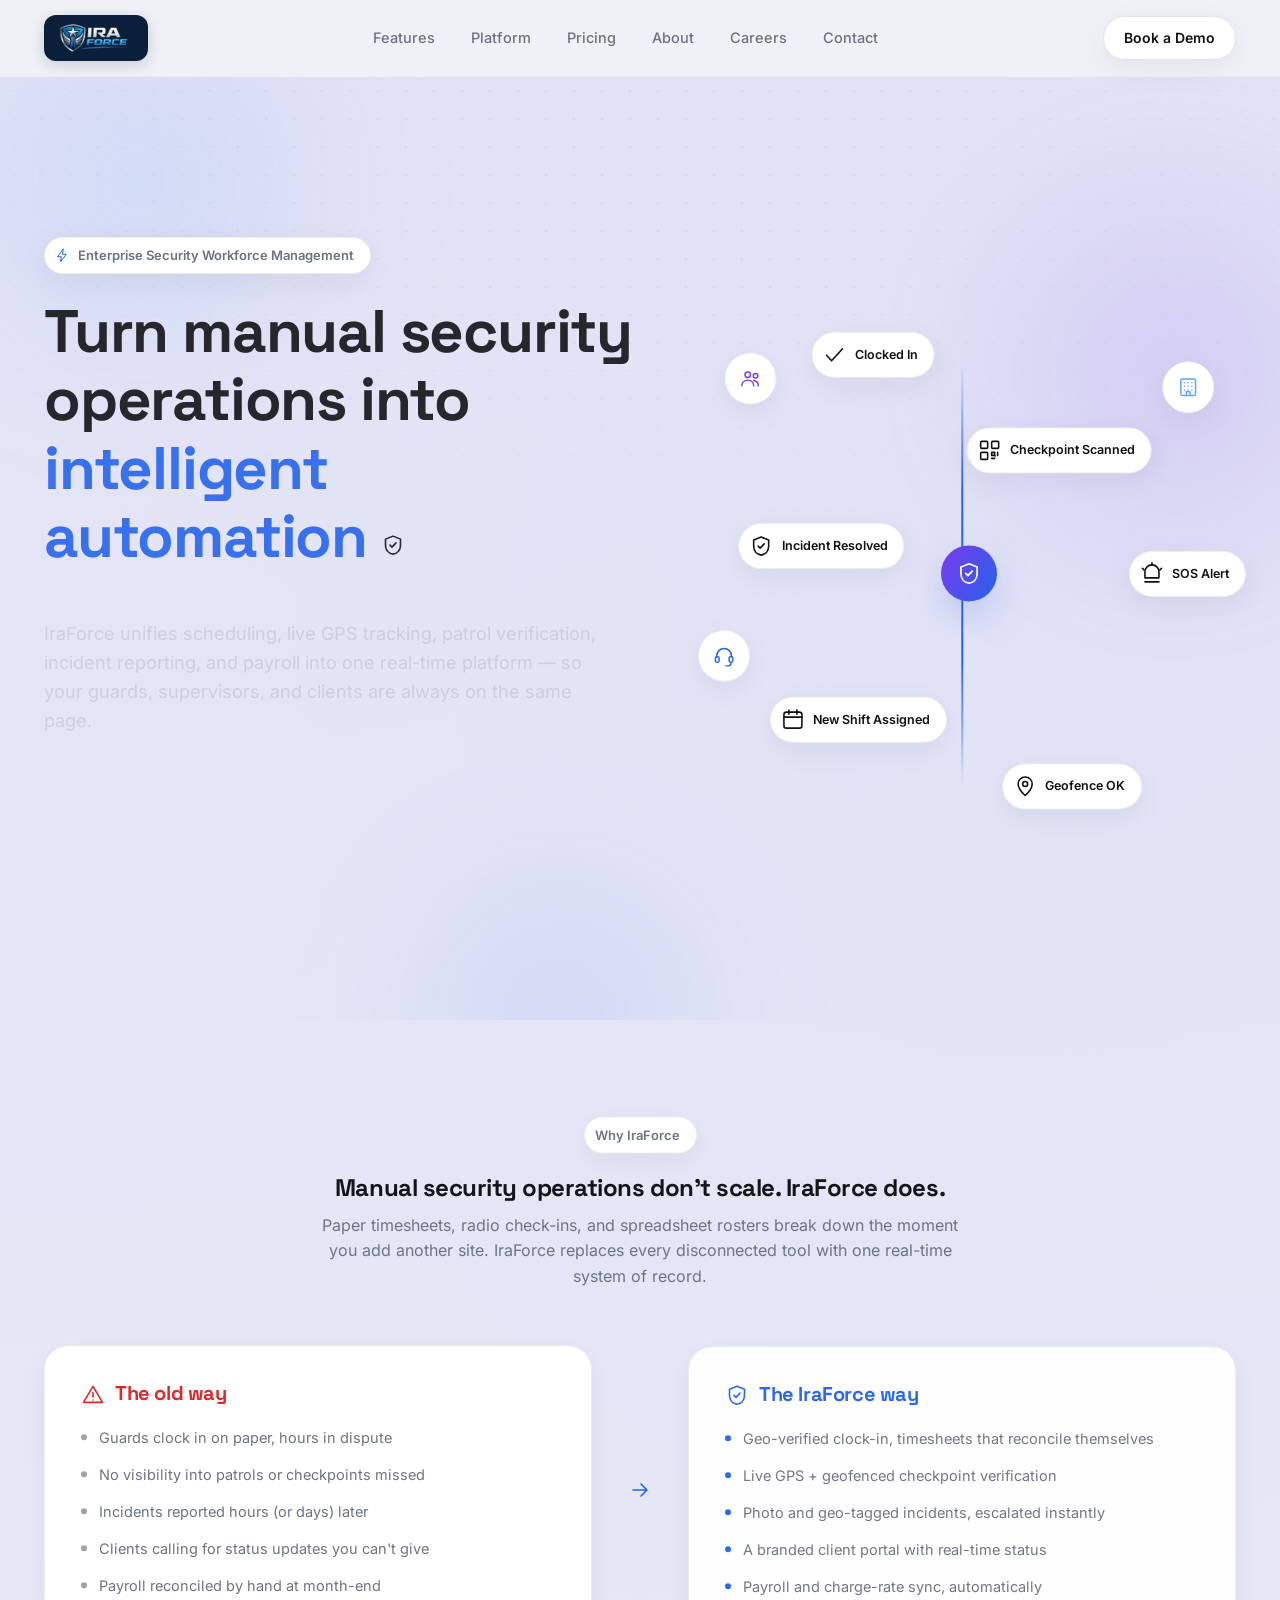
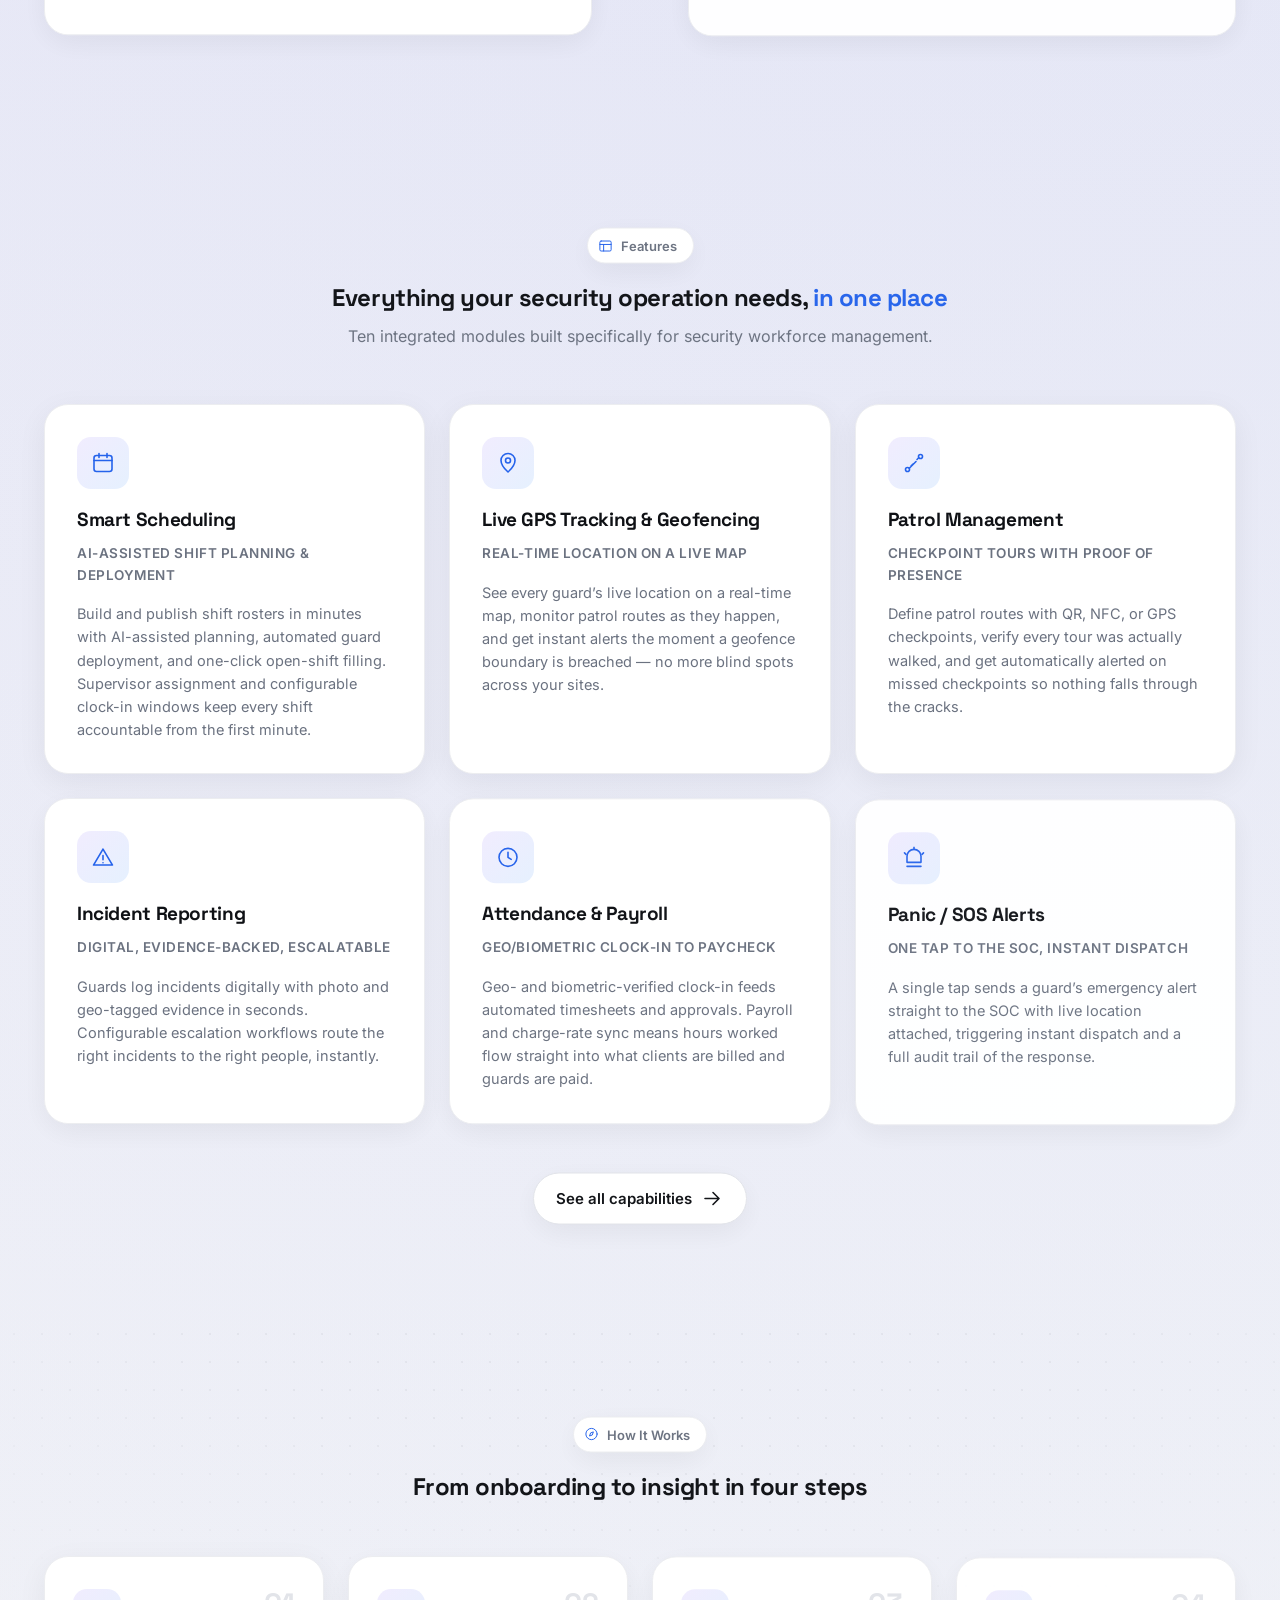
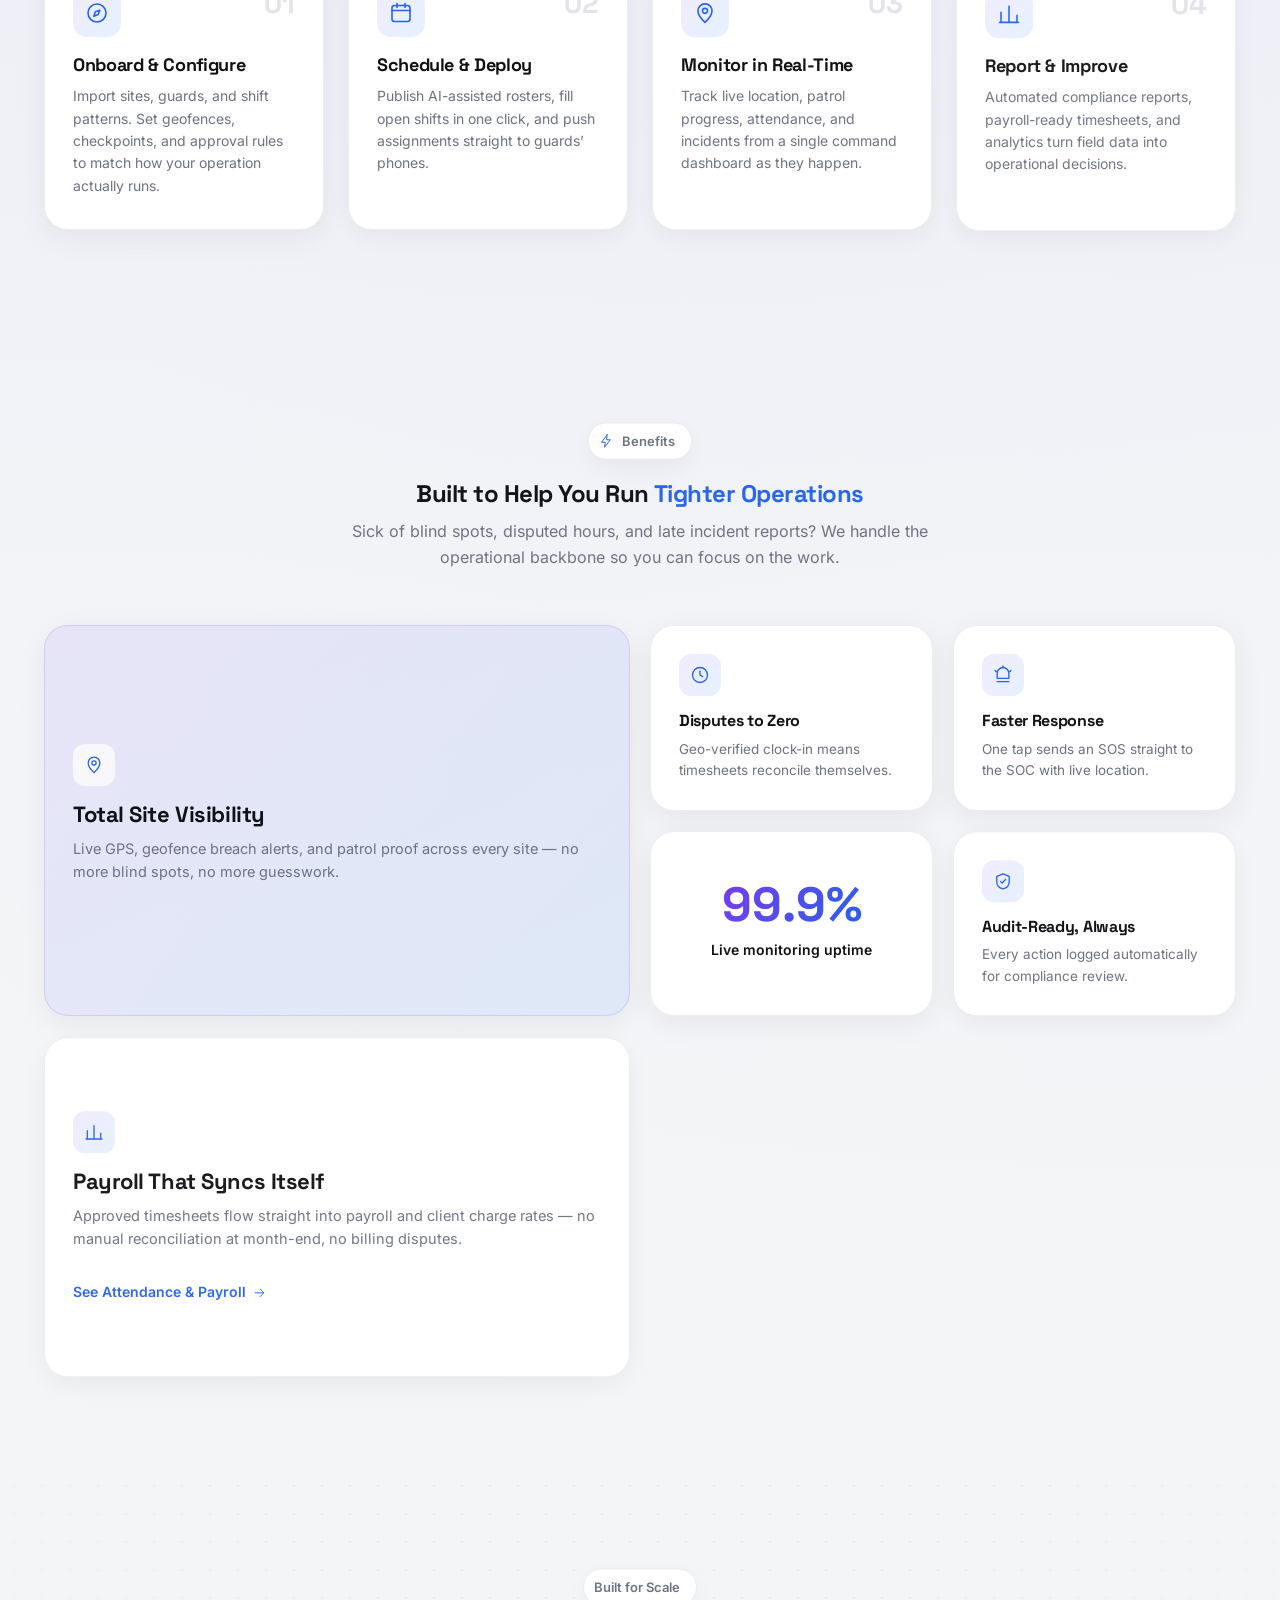
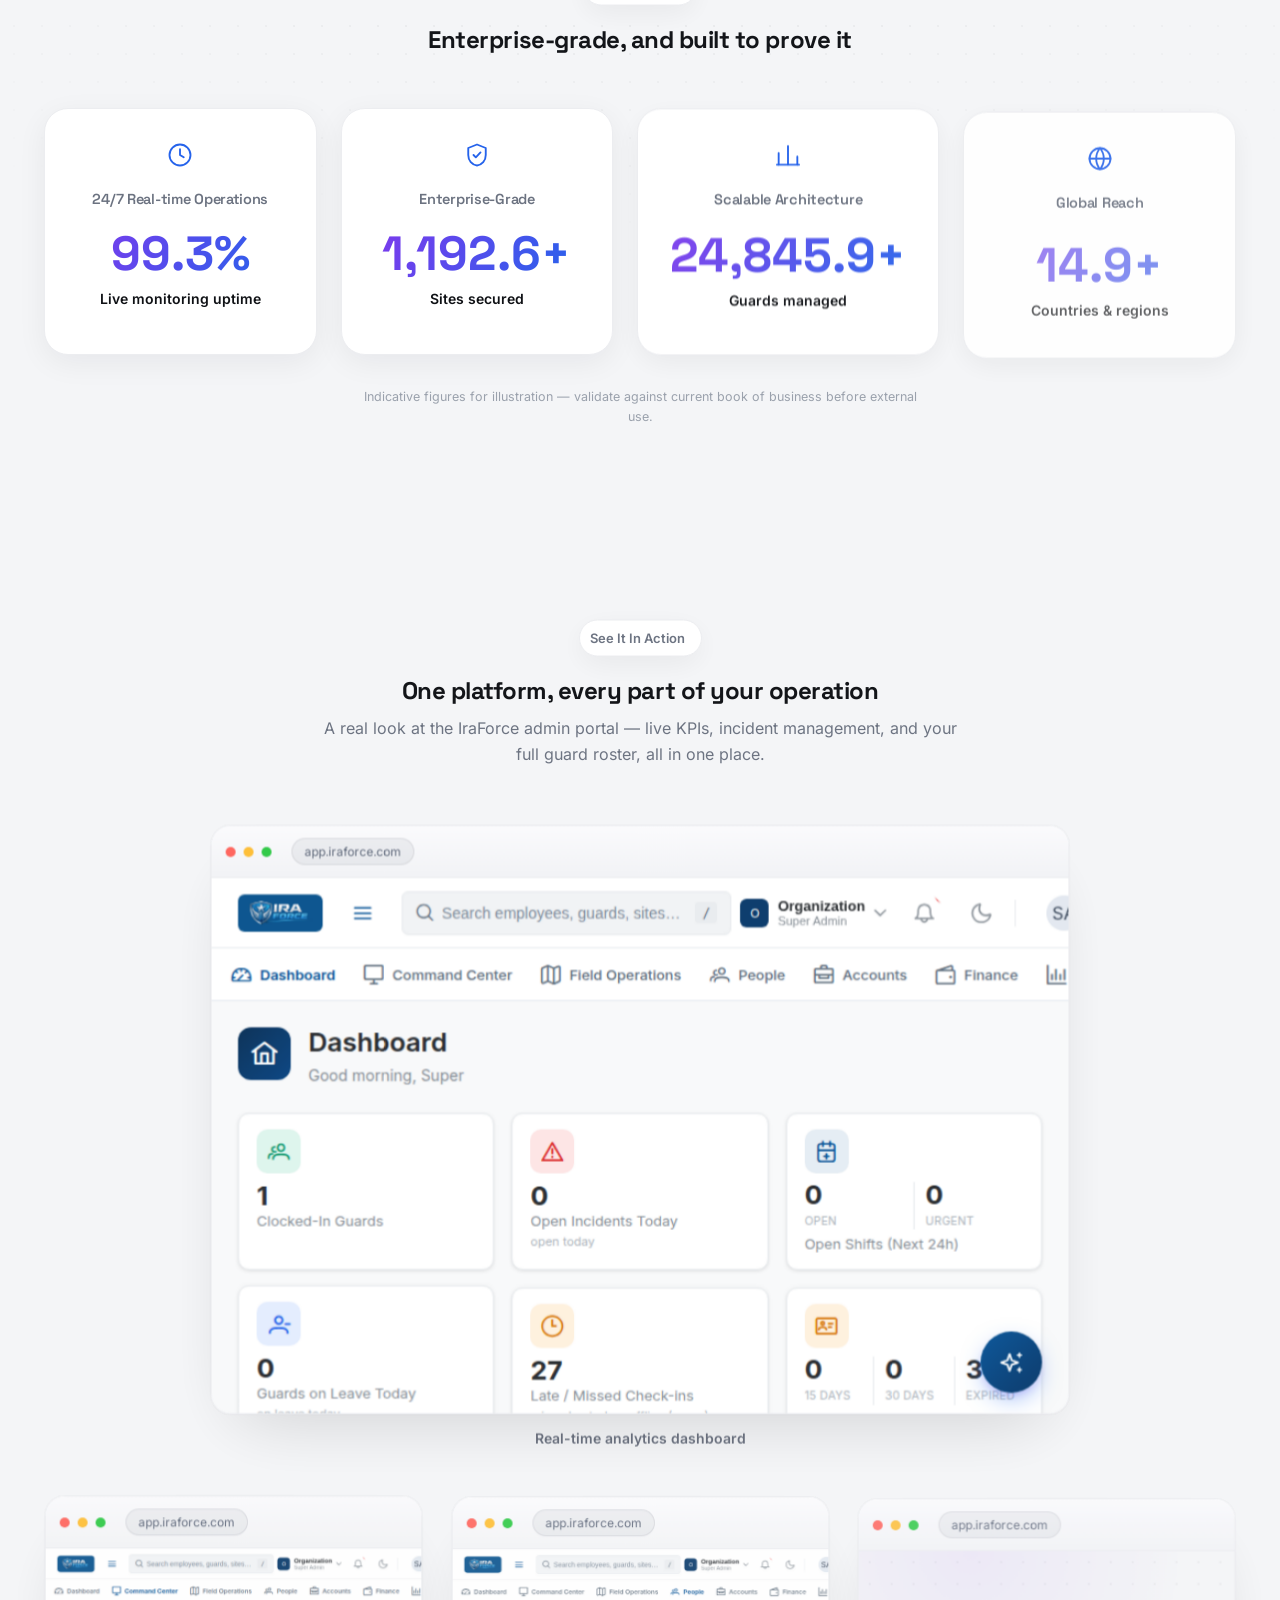
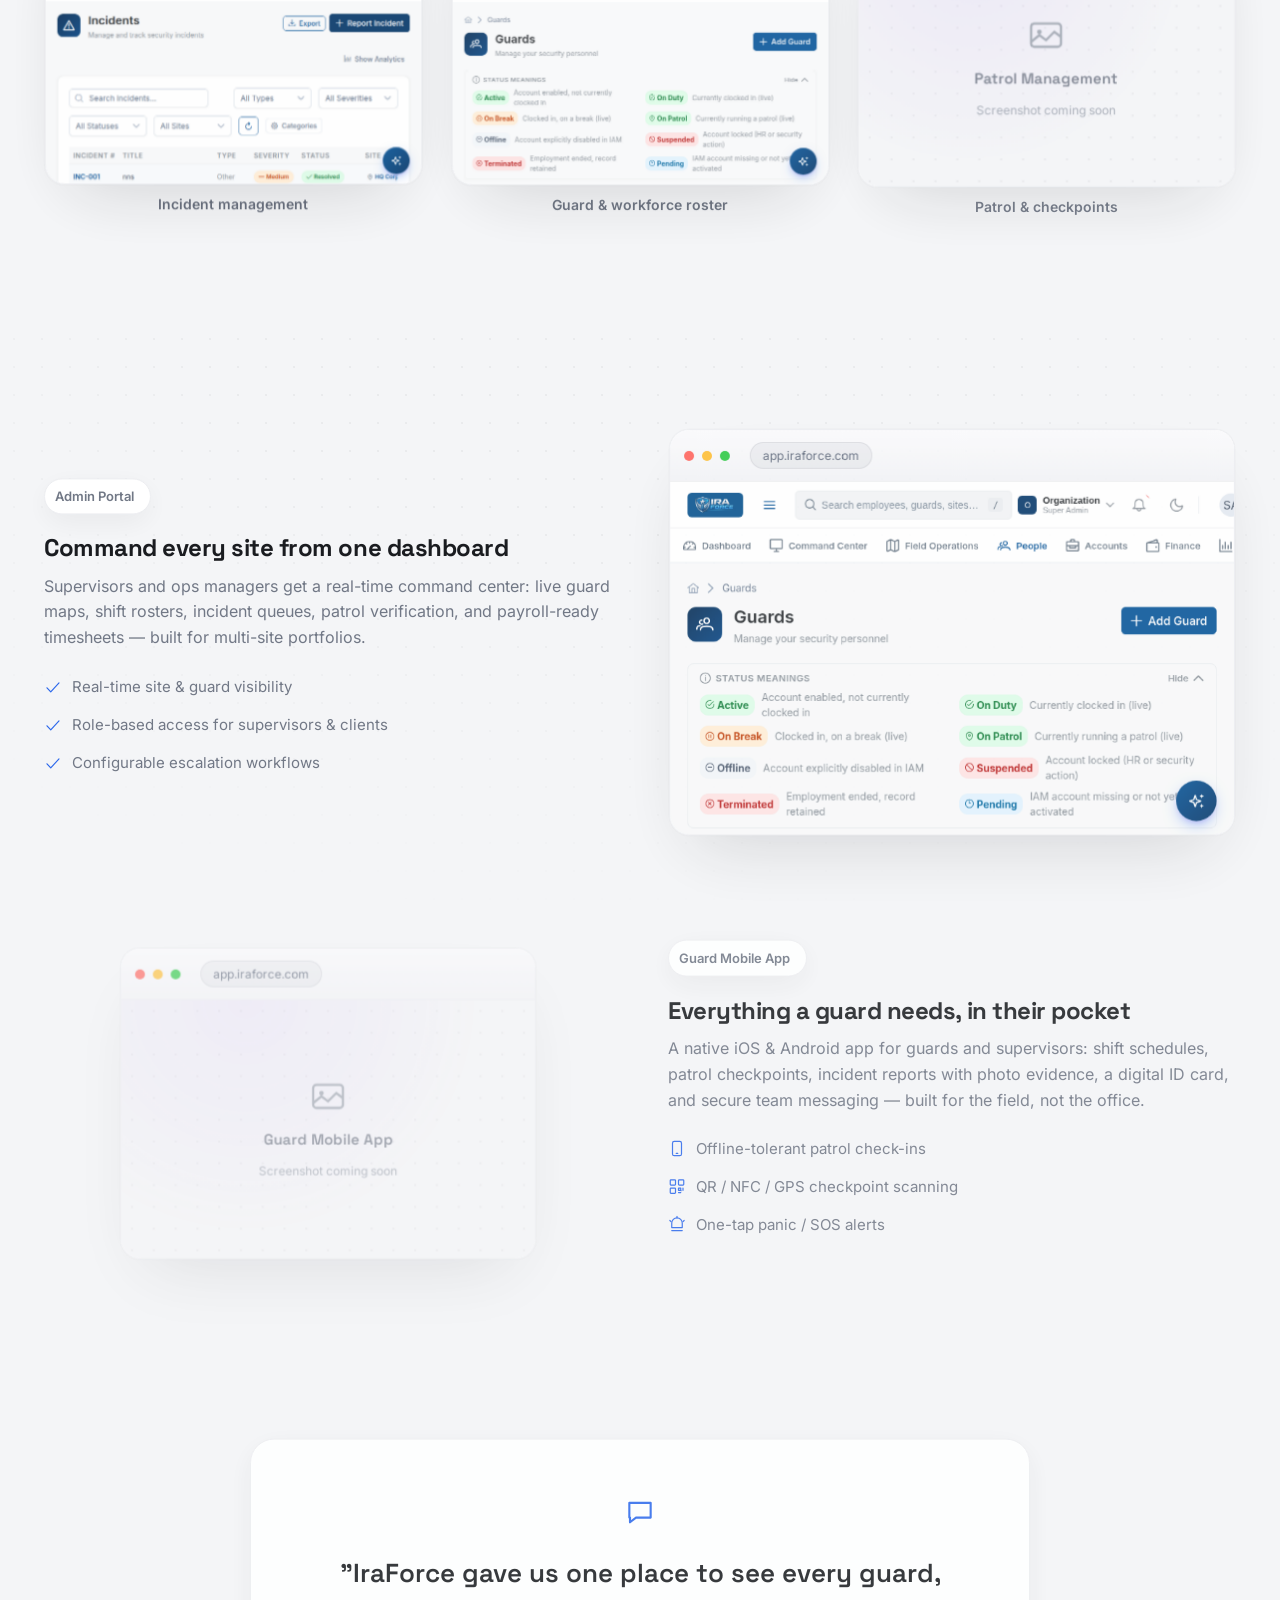
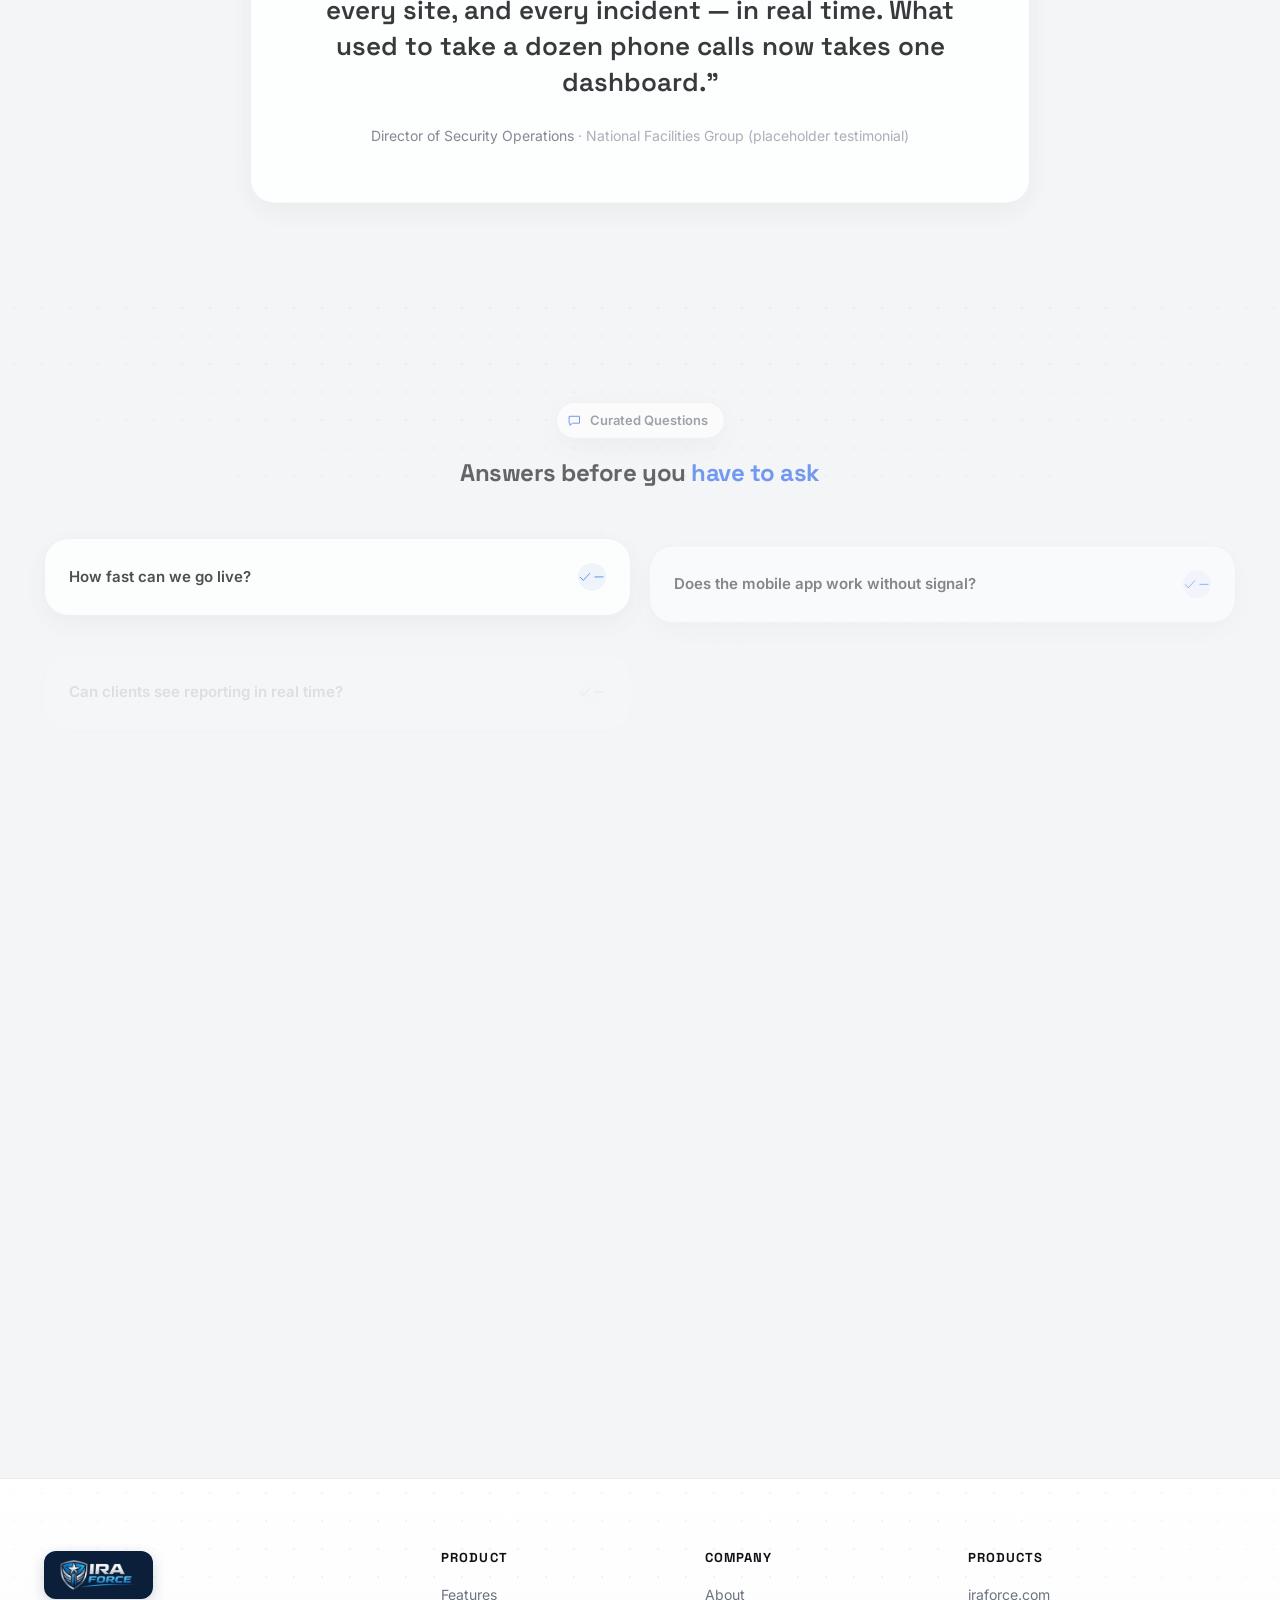
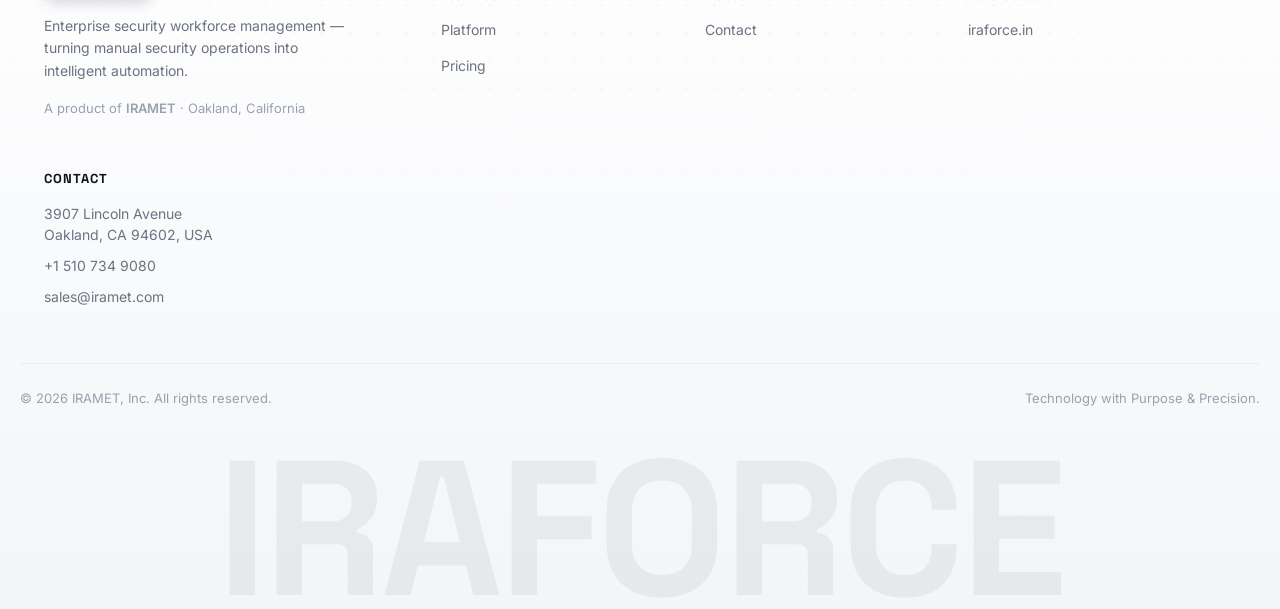
==== index.html @ c74eddf4 "IraForce product website — static build for GitHub Pages Astro static output built with base '/' for" ====
<!DOCTYPE html><html lang="en"><head><meta charset="UTF-8"><meta name="viewport" content="width=device-width, initial-scale=1"><title>IraForce | Enterprise Security Workforce Management</title><meta name="description" content="IraForce turns manual security operations into intelligent automation — smart scheduling, live GPS tracking, patrol management, incident reporting, and payroll in one real-time platform."><link rel="canonical" href="https://iraforce.com/"><!-- Open Graph --><meta property="og:type" content="website"><meta property="og:title" content="IraForce | Enterprise Security Workforce Management"><meta property="og:description" content="IraForce turns manual security operations into intelligent automation — smart scheduling, live GPS tracking, patrol management, incident reporting, and payroll in one real-time platform."><meta property="og:image" content="/og-image.png"><meta property="og:url" content="https://iraforce.com/"><meta property="og:site_name" content="IraForce"><!-- Twitter --><meta name="twitter:card" content="summary_large_image"><meta name="twitter:title" content="IraForce | Enterprise Security Workforce Management"><meta name="twitter:description" content="IraForce turns manual security operations into intelligent automation — smart scheduling, live GPS tracking, patrol management, incident reporting, and payroll in one real-time platform."><meta name="twitter:image" content="/og-image.png"><meta name="theme-color" content="#f4f5f7"><link rel="icon" type="image/png" href="/assets/favicon-32.png" sizes="32x32"><link rel="icon" type="image/png" href="/assets/favicon-16.png" sizes="16x16"><link rel="apple-touch-icon" href="/assets/favicon-180.png"><link rel="shortcut icon" href="/favicon.ico"><script>
      document.documentElement.classList.add('js');
      if (window.matchMedia('(prefers-reduced-motion: reduce)').matches) {
        document.documentElement.classList.add('reduced-motion');
      }
    </script><link rel="stylesheet" href="/_astro/Icon.D8QwF3cm.css"><style>.feature-card[data-astro-cid-a5zxh5oa]{flex-direction:column;gap:6px;height:100%;padding:32px;display:flex}.feature-icon[data-astro-cid-a5zxh5oa]{background:var(--gradient-brand-soft);width:52px;height:52px;color:var(--ira-teal);border-radius:14px;justify-content:center;align-items:center;margin-bottom:14px;display:flex}.feature-card[data-astro-cid-a5zxh5oa] h3[data-astro-cid-a5zxh5oa]{margin-bottom:6px;font-size:19px}.feature-short[data-astro-cid-a5zxh5oa]{color:var(--text-secondary);text-transform:uppercase;letter-spacing:.04em;margin-bottom:10px;font-size:13.5px;font-weight:600}.feature-desc[data-astro-cid-a5zxh5oa]{flex:1;margin-bottom:0;font-size:14.5px}.feature-link[data-astro-cid-a5zxh5oa]{color:var(--ira-teal);align-items:center;gap:6px;margin-top:18px;font-size:14px;font-weight:600;display:inline-flex}.feature-link[data-astro-cid-a5zxh5oa] .feature-link-icon{width:16px;height:16px;transition:transform .2s}.feature-link[data-astro-cid-a5zxh5oa]:hover .feature-link-icon{transform:translate(3px)}
</style><link rel="stylesheet" href="/_astro/index.DcdNYmb2.css"><style>.device-frame[data-astro-cid-5cvqzwvr]{border:1px solid var(--border-soft);background:var(--bg-panel);transform-style:preserve-3d;will-change:transform;border-radius:20px;overflow:hidden;box-shadow:0 30px 70px -24px #11111a29,0 0 0 1px #11111a05}.chrome[data-astro-cid-5cvqzwvr]{border-bottom:1px solid var(--border-soft);background:linear-gradient(#fbfbfd,#f2f3f6);align-items:center;gap:8px;padding:12px 14px;display:flex}.dot[data-astro-cid-5cvqzwvr]{border-radius:50%;width:10px;height:10px;display:inline-block}.dot-red[data-astro-cid-5cvqzwvr]{background:#ff5f57}.dot-yellow[data-astro-cid-5cvqzwvr]{background:#febc2e}.dot-green[data-astro-cid-5cvqzwvr]{background:#28c840}.chrome-url[data-astro-cid-5cvqzwvr]{color:#5b6578;background:#0f172a0d;border:1px solid #0f172a14;border-radius:999px;margin-left:12px;padding:3px 12px;font-size:12px}.frame-body[data-astro-cid-5cvqzwvr]{aspect-ratio:16/10;background:radial-gradient(circle at 30% 0,#7c3aed14,#0000 60%),#f4f5f7;position:relative}.frame-body[data-astro-cid-5cvqzwvr].has-image{background:#eef1f7}.frame-body[data-astro-cid-5cvqzwvr] img[data-astro-cid-5cvqzwvr]{object-fit:cover;object-position:top center;width:100%;height:100%;display:block}.placeholder[data-astro-cid-5cvqzwvr]{color:var(--text-muted);background-image:radial-gradient(#0f11150d 1px,#0000 1px);background-size:22px 22px;flex-direction:column;justify-content:center;align-items:center;gap:10px;display:flex;position:absolute;inset:0}.placeholder[data-astro-cid-5cvqzwvr] span[data-astro-cid-5cvqzwvr]{font-family:var(--font-display);color:var(--text-secondary);font-size:15px;font-weight:600}.placeholder[data-astro-cid-5cvqzwvr] small[data-astro-cid-5cvqzwvr]{color:var(--text-muted);font-size:12px}.frame-glow[data-astro-cid-5cvqzwvr]{background:var(--gradient-radial-glow);pointer-events:none;opacity:.5;z-index:-1;height:60%;position:absolute;inset:-20% -20% auto}
</style></head><body><a href="#main-content" class="skip-link">Skip to content</a><header class="site-nav" id="site-nav" data-astro-cid-wpvy4v7s><div class="container nav-inner" data-astro-cid-wpvy4v7s><a href="/" class="brand" aria-label="IraForce home" data-astro-cid-wpvy4v7s><img src="/assets/iraforce-logo-trimmed.png" alt="IraForce" class="brand-logo" width="373" height="151" data-astro-cid-wpvy4v7s></a><nav class="nav-links" aria-label="Primary" data-astro-cid-wpvy4v7s><ul data-astro-cid-wpvy4v7s><li data-astro-cid-wpvy4v7s><a href="/features" data-astro-cid-wpvy4v7s>Features</a></li><li data-astro-cid-wpvy4v7s><a href="/platform" data-astro-cid-wpvy4v7s>Platform</a></li><li data-astro-cid-wpvy4v7s><a href="/pricing" data-astro-cid-wpvy4v7s>Pricing</a></li><li data-astro-cid-wpvy4v7s><a href="/about" data-astro-cid-wpvy4v7s>About</a></li><li data-astro-cid-wpvy4v7s><a href="/careers" data-astro-cid-wpvy4v7s>Careers</a></li><li data-astro-cid-wpvy4v7s><a href="/contact" data-astro-cid-wpvy4v7s>Contact</a></li></ul></nav><div class="nav-actions" data-astro-cid-wpvy4v7s><a href="/contact" class="btn btn-secondary nav-cta-secondary" data-astro-cid-wpvy4v7s>Book a Demo</a></div><button class="nav-toggle" id="nav-toggle" aria-expanded="false" aria-controls="mobile-nav" aria-label="Toggle navigation menu" data-astro-cid-wpvy4v7s><span data-astro-cid-wpvy4v7s></span><span data-astro-cid-wpvy4v7s></span><span data-astro-cid-wpvy4v7s></span></button></div><div class="mobile-nav" id="mobile-nav" data-astro-cid-wpvy4v7s><ul data-astro-cid-wpvy4v7s><li data-astro-cid-wpvy4v7s><a href="/features" data-astro-cid-wpvy4v7s>Features</a></li><li data-astro-cid-wpvy4v7s><a href="/platform" data-astro-cid-wpvy4v7s>Platform</a></li><li data-astro-cid-wpvy4v7s><a href="/pricing" data-astro-cid-wpvy4v7s>Pricing</a></li><li data-astro-cid-wpvy4v7s><a href="/about" data-astro-cid-wpvy4v7s>About</a></li><li data-astro-cid-wpvy4v7s><a href="/careers" data-astro-cid-wpvy4v7s>Careers</a></li><li data-astro-cid-wpvy4v7s><a href="/contact" data-astro-cid-wpvy4v7s>Contact</a></li><li data-astro-cid-wpvy4v7s><a href="/contact" class="btn btn-primary btn-block" data-astro-cid-wpvy4v7s>Book a Demo</a></li></ul></div></header><script type="module">var e=document.getElementById(`nav-toggle`),t=document.getElementById(`mobile-nav`);e?.addEventListener(`click`,()=>{let n=t?.classList.toggle(`open`);e.setAttribute(`aria-expanded`,String(!!n))}),t?.querySelectorAll(`a`).forEach(n=>{n.addEventListener(`click`,()=>{t.classList.remove(`open`),e?.setAttribute(`aria-expanded`,`false`)})});</script><main id="main-content"><section class="hero dot-grid" data-hero data-astro-cid-lcdefpme><div class="hero-orbs" aria-hidden="true" data-astro-cid-lcdefpme><span class="orb orb-teal" data-hero-orb data-parallax="0.12" data-astro-cid-lcdefpme></span><span class="orb orb-indigo" data-hero-orb data-parallax="0.2" data-astro-cid-lcdefpme></span><span class="orb orb-blue" data-hero-orb data-parallax="0.16" data-astro-cid-lcdefpme></span></div><div class="container hero-grid" data-astro-cid-lcdefpme><div class="hero-copy" data-astro-cid-lcdefpme><span class="eyebrow" data-hero-eyebrow data-astro-cid-lcdefpme><svg class="icon eyebrow-icon" width="24" height="24" viewBox="0 0 24 24" fill="none" stroke="currentColor" stroke-width="1.6" stroke-linecap="round" stroke-linejoin="round" aria-hidden="true"><path d="M13 2 4 14h6l-1 8 9-12h-6l1-8Z"/></svg> Enterprise Security Workforce Management</span><h1 data-hero-title data-astro-cid-lcdefpme>Turn manual security operations into <span class="gradient-text" data-astro-cid-lcdefpme>intelligent automation</span> <svg class="icon title-glyph" width="24" height="24" viewBox="0 0 24 24" fill="none" stroke="currentColor" stroke-width="1.6" stroke-linecap="round" stroke-linejoin="round" aria-hidden="true"><path d="M12 3 4.5 6v6c0 5 3.2 8.4 7.5 9 4.3-.6 7.5-4 7.5-9V6L12 3Z"/><path d="m9 12 2 2 4-4.2"/></svg></h1><p class="hero-sub" data-hero-sub data-astro-cid-lcdefpme>IraForce unifies scheduling, live GPS tracking, patrol verification, incident reporting, and payroll into one real-time platform — so your guards, supervisors, and clients are always on the same page.</p><div class="hero-cta" data-hero-cta data-astro-cid-lcdefpme><a href="/contact" class="btn btn-primary" data-astro-cid-lcdefpme>Book a Demo <svg class="icon " width="24" height="24" viewBox="0 0 24 24" fill="none" stroke="currentColor" stroke-width="1.6" stroke-linecap="round" stroke-linejoin="round" aria-hidden="true"><path d="M5 12h13M13 6l6 6-6 6"/></svg></a><a href="/features" class="btn btn-secondary" data-astro-cid-lcdefpme>Explore Features</a></div><div class="hero-stats" data-astro-cid-lcdefpme><div class="hero-stat" data-hero-stat data-astro-cid-lcdefpme><strong data-astro-cid-lcdefpme>25,000+</strong><span data-astro-cid-lcdefpme>Guards managed</span></div><div class="hero-stat" data-hero-stat data-astro-cid-lcdefpme><strong data-astro-cid-lcdefpme>1,200+</strong><span data-astro-cid-lcdefpme>Sites secured</span></div><div class="hero-stat" data-hero-stat data-astro-cid-lcdefpme><strong data-astro-cid-lcdefpme>99.9%</strong><span data-astro-cid-lcdefpme>Platform uptime</span></div></div></div><div class="hero-visual" aria-hidden="true" data-astro-cid-lcdefpme><div class="orbit-scene" data-astro-cid-lcdefpme><span class="orbit-hub-line" data-hero-orb data-astro-cid-lcdefpme></span><span class="orbit-hub-node" data-hero-orb data-astro-cid-lcdefpme><svg class="icon " width="24" height="24" viewBox="0 0 24 24" fill="none" stroke="currentColor" stroke-width="1.6" stroke-linecap="round" stroke-linejoin="round" aria-hidden="true"><path d="M12 3 4.5 6v6c0 5 3.2 8.4 7.5 9 4.3-.6 7.5-4 7.5-9V6L12 3Z"/><path d="m9 12 2 2 4-4.2"/></svg></span><div class="orbit-node avatar-node an-1" data-hero-orb data-astro-cid-lcdefpme><span class="avatar-circle avatar-purple" data-astro-cid-lcdefpme><svg class="icon " width="24" height="24" viewBox="0 0 24 24" fill="none" stroke="currentColor" stroke-width="1.6" stroke-linecap="round" stroke-linejoin="round" aria-hidden="true"><circle cx="9" cy="8" r="3"/><path d="M2.5 20c0-3.6 2.9-6 6.5-6s6.5 2.4 6.5 6"/><circle cx="17.5" cy="9" r="2.5"/><path d="M15.5 14.2c2.9.4 5 2.6 5 5.8"/></svg></span></div><div class="orbit-node avatar-node an-2" data-hero-orb data-astro-cid-lcdefpme><span class="avatar-circle avatar-blue" data-astro-cid-lcdefpme><svg class="icon " width="24" height="24" viewBox="0 0 24 24" fill="none" stroke="currentColor" stroke-width="1.6" stroke-linecap="round" stroke-linejoin="round" aria-hidden="true"><path d="M4 13v-1a8 8 0 0 1 16 0v1"/><rect x="2.5" y="13" width="4" height="6" rx="1.5"/><rect x="17.5" y="13" width="4" height="6" rx="1.5"/><path d="M19.5 19.5v.5a3 3 0 0 1-3 3h-3"/></svg></span></div><div class="orbit-node avatar-node an-3" data-hero-orb data-astro-cid-lcdefpme><span class="avatar-circle avatar-teal" data-astro-cid-lcdefpme><svg class="icon " width="24" height="24" viewBox="0 0 24 24" fill="none" stroke="currentColor" stroke-width="1.6" stroke-linecap="round" stroke-linejoin="round" aria-hidden="true"><rect x="4" y="3" width="16" height="18" rx="1.5"/><path d="M8 7h.01M12 7h.01M16 7h.01M8 11h.01M12 11h.01M16 11h.01M8 15h.01M12 15h.01M16 15h.01M10 21v-4h4v4"/></svg></span></div><div class="orbit-node chip-node cn-1" data-hero-orb data-parallax="0.05" data-astro-cid-lcdefpme><svg class="icon chip-icon chip-success" width="24" height="24" viewBox="0 0 24 24" fill="none" stroke="currentColor" stroke-width="1.6" stroke-linecap="round" stroke-linejoin="round" aria-hidden="true"><path d="M4 12.5 9 18 20 6"/></svg> Clocked In</div><div class="orbit-node chip-node cn-2" data-hero-orb data-parallax="0.08" data-astro-cid-lcdefpme><svg class="icon chip-icon chip-blue" width="24" height="24" viewBox="0 0 24 24" fill="none" stroke="currentColor" stroke-width="1.6" stroke-linecap="round" stroke-linejoin="round" aria-hidden="true"><rect x="3" y="3" width="7" height="7" rx="1"/><rect x="14" y="3" width="7" height="7" rx="1"/><rect x="3" y="14" width="7" height="7" rx="1"/><path d="M14 14h3v3h-3zM20 14v3M14 20h3M17.5 17.5h.01"/></svg> Checkpoint Scanned</div><div class="orbit-node chip-node cn-3" data-hero-orb data-parallax="0.06" data-astro-cid-lcdefpme><svg class="icon chip-icon chip-success" width="24" height="24" viewBox="0 0 24 24" fill="none" stroke="currentColor" stroke-width="1.6" stroke-linecap="round" stroke-linejoin="round" aria-hidden="true"><path d="M12 3 4.5 6v6c0 5 3.2 8.4 7.5 9 4.3-.6 7.5-4 7.5-9V6L12 3Z"/><path d="m9 12 2 2 4-4.2"/></svg> Incident Resolved</div><div class="orbit-node chip-node cn-4" data-hero-orb data-parallax="0.1" data-astro-cid-lcdefpme><svg class="icon chip-icon chip-alert" width="24" height="24" viewBox="0 0 24 24" fill="none" stroke="currentColor" stroke-width="1.6" stroke-linecap="round" stroke-linejoin="round" aria-hidden="true"><path d="M12 3a7 7 0 0 1 7 7v6H5v-6a7 7 0 0 1 7-7Z"/><path d="M5 20h14M12 3V1M4 8 2.5 6.5M20 8l1.5-1.5"/></svg> SOS Alert</div><div class="orbit-node chip-node cn-5" data-hero-orb data-parallax="0.07" data-astro-cid-lcdefpme><svg class="icon chip-icon chip-purple" width="24" height="24" viewBox="0 0 24 24" fill="none" stroke="currentColor" stroke-width="1.6" stroke-linecap="round" stroke-linejoin="round" aria-hidden="true"><rect x="3" y="4.5" width="18" height="16" rx="2.5"/><path d="M16 2.5v4M8 2.5v4M3 9.5h18"/></svg> New Shift Assigned</div><div class="orbit-node chip-node cn-6" data-hero-orb data-parallax="0.09" data-astro-cid-lcdefpme><svg class="icon chip-icon chip-blue" width="24" height="24" viewBox="0 0 24 24" fill="none" stroke="currentColor" stroke-width="1.6" stroke-linecap="round" stroke-linejoin="round" aria-hidden="true"><path d="M12 21s7-6.2 7-11.5A7 7 0 0 0 5 9.5C5 14.8 12 21 12 21Z"/><circle cx="12" cy="9.5" r="2.5"/></svg> Geofence OK</div></div></div></div></section><section class="section problem-solution" data-astro-cid-lcdefpme><div class="container" data-astro-cid-lcdefpme><div class="section-head center" data-reveal data-astro-cid-lcdefpme><span class="eyebrow" data-astro-cid-lcdefpme>Why IraForce</span><h2 data-astro-cid-lcdefpme>Manual security operations don't scale. IraForce does.</h2><p data-astro-cid-lcdefpme>Paper timesheets, radio check-ins, and spreadsheet rosters break down the moment you add another site. IraForce replaces every disconnected tool with one real-time system of record.</p></div><div class="ps-grid" data-reveal-group data-astro-cid-lcdefpme><div class="ps-card ps-problem glass-card" data-reveal-item data-astro-cid-lcdefpme><div class="ps-card-inner" data-astro-cid-lcdefpme><h3 data-astro-cid-lcdefpme><svg class="icon " width="24" height="24" viewBox="0 0 24 24" fill="none" stroke="currentColor" stroke-width="1.6" stroke-linecap="round" stroke-linejoin="round" aria-hidden="true"><path d="M12 4 2.5 20h19L12 4Z"/><path d="M12 10.5v4.2M12 17.7h.01"/></svg> The old way</h3><ul data-astro-cid-lcdefpme><li data-astro-cid-lcdefpme>Guards clock in on paper, hours in dispute</li><li data-astro-cid-lcdefpme>No visibility into patrols or checkpoints missed</li><li data-astro-cid-lcdefpme>Incidents reported hours (or days) later</li><li data-astro-cid-lcdefpme>Clients calling for status updates you can't give</li><li data-astro-cid-lcdefpme>Payroll reconciled by hand at month-end</li></ul></div></div><div class="ps-arrow" aria-hidden="true" data-astro-cid-lcdefpme><svg class="icon " width="24" height="24" viewBox="0 0 24 24" fill="none" stroke="currentColor" stroke-width="1.6" stroke-linecap="round" stroke-linejoin="round" aria-hidden="true"><path d="M5 12h13M13 6l6 6-6 6"/></svg></div><div class="ps-card ps-solution glass-card" data-reveal-item data-astro-cid-lcdefpme><div class="ps-card-inner" data-astro-cid-lcdefpme><h3 data-astro-cid-lcdefpme><svg class="icon " width="24" height="24" viewBox="0 0 24 24" fill="none" stroke="currentColor" stroke-width="1.6" stroke-linecap="round" stroke-linejoin="round" aria-hidden="true"><path d="M12 3 4.5 6v6c0 5 3.2 8.4 7.5 9 4.3-.6 7.5-4 7.5-9V6L12 3Z"/><path d="m9 12 2 2 4-4.2"/></svg> The IraForce way</h3><ul data-astro-cid-lcdefpme><li data-astro-cid-lcdefpme>Geo-verified clock-in, timesheets that reconcile themselves</li><li data-astro-cid-lcdefpme>Live GPS + geofenced checkpoint verification</li><li data-astro-cid-lcdefpme>Photo and geo-tagged incidents, escalated instantly</li><li data-astro-cid-lcdefpme>A branded client portal with real-time status</li><li data-astro-cid-lcdefpme>Payroll and charge-rate sync, automatically</li></ul></div></div></div></div></section><section class="section features-band" id="features" data-astro-cid-lcdefpme><div class="container" data-astro-cid-lcdefpme><div class="section-head center" data-reveal data-astro-cid-lcdefpme><span class="eyebrow" data-astro-cid-lcdefpme><svg class="icon eyebrow-icon" width="24" height="24" viewBox="0 0 24 24" fill="none" stroke="currentColor" stroke-width="1.6" stroke-linecap="round" stroke-linejoin="round" aria-hidden="true"><rect x="3" y="4" width="18" height="16" rx="2"/><path d="M3 9.5h18M9 9.5V20"/></svg> Features</span><h2 data-astro-cid-lcdefpme>Everything your security operation needs, <span class="gradient-text" data-astro-cid-lcdefpme>in one place</span></h2><p data-astro-cid-lcdefpme>Ten integrated modules built specifically for security workforce management.</p></div><div class="features-grid" data-reveal-group data-astro-cid-lcdefpme><article class="feature-card glass-card" data-reveal-item data-astro-cid-a5zxh5oa><div class="feature-icon" aria-hidden="true" data-astro-cid-a5zxh5oa><svg class="icon " width="24" height="24" viewBox="0 0 24 24" fill="none" stroke="currentColor" stroke-width="1.6" stroke-linecap="round" stroke-linejoin="round" aria-hidden="true"><rect x="3" y="4.5" width="18" height="16" rx="2.5"/><path d="M16 2.5v4M8 2.5v4M3 9.5h18"/></svg></div><h3 data-astro-cid-a5zxh5oa>Smart Scheduling</h3><p class="feature-short" data-astro-cid-a5zxh5oa>AI-assisted shift planning &amp; deployment</p><p class="feature-desc" data-astro-cid-a5zxh5oa>Build and publish shift rosters in minutes with AI-assisted planning, automated guard deployment, and one-click open-shift filling. Supervisor assignment and configurable clock-in windows keep every shift accountable from the first minute.</p></article><article class="feature-card glass-card" data-reveal-item data-astro-cid-a5zxh5oa><div class="feature-icon" aria-hidden="true" data-astro-cid-a5zxh5oa><svg class="icon " width="24" height="24" viewBox="0 0 24 24" fill="none" stroke="currentColor" stroke-width="1.6" stroke-linecap="round" stroke-linejoin="round" aria-hidden="true"><path d="M12 21s7-6.2 7-11.5A7 7 0 0 0 5 9.5C5 14.8 12 21 12 21Z"/><circle cx="12" cy="9.5" r="2.5"/></svg></div><h3 data-astro-cid-a5zxh5oa>Live GPS Tracking &amp; Geofencing</h3><p class="feature-short" data-astro-cid-a5zxh5oa>Real-time location on a live map</p><p class="feature-desc" data-astro-cid-a5zxh5oa>See every guard’s live location on a real-time map, monitor patrol routes as they happen, and get instant alerts the moment a geofence boundary is breached — no more blind spots across your sites.</p></article><article class="feature-card glass-card" data-reveal-item data-astro-cid-a5zxh5oa><div class="feature-icon" aria-hidden="true" data-astro-cid-a5zxh5oa><svg class="icon " width="24" height="24" viewBox="0 0 24 24" fill="none" stroke="currentColor" stroke-width="1.6" stroke-linecap="round" stroke-linejoin="round" aria-hidden="true"><circle cx="5.5" cy="18.5" r="2"/><circle cx="18.5" cy="5.5" r="2"/><path d="M7.3 17.2 14 10.5M16.7 6.8 15 8.5M9 15l2-2"/></svg></div><h3 data-astro-cid-a5zxh5oa>Patrol Management</h3><p class="feature-short" data-astro-cid-a5zxh5oa>Checkpoint tours with proof of presence</p><p class="feature-desc" data-astro-cid-a5zxh5oa>Define patrol routes with QR, NFC, or GPS checkpoints, verify every tour was actually walked, and get automatically alerted on missed checkpoints so nothing falls through the cracks.</p></article><article class="feature-card glass-card" data-reveal-item data-astro-cid-a5zxh5oa><div class="feature-icon" aria-hidden="true" data-astro-cid-a5zxh5oa><svg class="icon " width="24" height="24" viewBox="0 0 24 24" fill="none" stroke="currentColor" stroke-width="1.6" stroke-linecap="round" stroke-linejoin="round" aria-hidden="true"><path d="M12 4 2.5 20h19L12 4Z"/><path d="M12 10.5v4.2M12 17.7h.01"/></svg></div><h3 data-astro-cid-a5zxh5oa>Incident Reporting</h3><p class="feature-short" data-astro-cid-a5zxh5oa>Digital, evidence-backed, escalatable</p><p class="feature-desc" data-astro-cid-a5zxh5oa>Guards log incidents digitally with photo and geo-tagged evidence in seconds. Configurable escalation workflows route the right incidents to the right people, instantly.</p></article><article class="feature-card glass-card" data-reveal-item data-astro-cid-a5zxh5oa><div class="feature-icon" aria-hidden="true" data-astro-cid-a5zxh5oa><svg class="icon " width="24" height="24" viewBox="0 0 24 24" fill="none" stroke="currentColor" stroke-width="1.6" stroke-linecap="round" stroke-linejoin="round" aria-hidden="true"><circle cx="12" cy="12" r="9"/><path d="M12 7v5l3.2 2"/></svg></div><h3 data-astro-cid-a5zxh5oa>Attendance &amp; Payroll</h3><p class="feature-short" data-astro-cid-a5zxh5oa>Geo/biometric clock-in to paycheck</p><p class="feature-desc" data-astro-cid-a5zxh5oa>Geo- and biometric-verified clock-in feeds automated timesheets and approvals. Payroll and charge-rate sync means hours worked flow straight into what clients are billed and guards are paid.</p></article><article class="feature-card glass-card" data-reveal-item data-astro-cid-a5zxh5oa><div class="feature-icon" aria-hidden="true" data-astro-cid-a5zxh5oa><svg class="icon " width="24" height="24" viewBox="0 0 24 24" fill="none" stroke="currentColor" stroke-width="1.6" stroke-linecap="round" stroke-linejoin="round" aria-hidden="true"><path d="M12 3a7 7 0 0 1 7 7v6H5v-6a7 7 0 0 1 7-7Z"/><path d="M5 20h14M12 3V1M4 8 2.5 6.5M20 8l1.5-1.5"/></svg></div><h3 data-astro-cid-a5zxh5oa>Panic / SOS Alerts</h3><p class="feature-short" data-astro-cid-a5zxh5oa>One tap to the SOC, instant dispatch</p><p class="feature-desc" data-astro-cid-a5zxh5oa>A single tap sends a guard’s emergency alert straight to the SOC with live location attached, triggering instant dispatch and a full audit trail of the response.</p></article></div><div class="features-more" data-reveal data-astro-cid-lcdefpme><a href="/features" class="btn btn-secondary" data-astro-cid-lcdefpme>See all capabilities <svg class="icon " width="24" height="24" viewBox="0 0 24 24" fill="none" stroke="currentColor" stroke-width="1.6" stroke-linecap="round" stroke-linejoin="round" aria-hidden="true"><path d="M5 12h13M13 6l6 6-6 6"/></svg></a></div></div></section><section class="section how-it-works dot-grid" data-astro-cid-lcdefpme><div class="container" data-astro-cid-lcdefpme><div class="section-head center" data-reveal data-astro-cid-lcdefpme><span class="eyebrow" data-astro-cid-lcdefpme><svg class="icon eyebrow-icon" width="24" height="24" viewBox="0 0 24 24" fill="none" stroke="currentColor" stroke-width="1.6" stroke-linecap="round" stroke-linejoin="round" aria-hidden="true"><circle cx="12" cy="12" r="9"/><path d="m14.8 9.2-1.6 4.4-4.4 1.6 1.6-4.4z"/></svg> How It Works</span><h2 data-astro-cid-lcdefpme>From onboarding to insight in four steps</h2></div><div class="steps-grid" data-reveal-group data-astro-cid-lcdefpme><div class="step-card glass-card" data-reveal-item data-astro-cid-lcdefpme><span class="step-number" data-astro-cid-lcdefpme>01</span><div class="step-icon" data-astro-cid-lcdefpme><svg class="icon " width="24" height="24" viewBox="0 0 24 24" fill="none" stroke="currentColor" stroke-width="1.6" stroke-linecap="round" stroke-linejoin="round" aria-hidden="true"><circle cx="12" cy="12" r="9"/><path d="m14.8 9.2-1.6 4.4-4.4 1.6 1.6-4.4z"/></svg></div><h3 data-astro-cid-lcdefpme>Onboard &amp; Configure</h3><p data-astro-cid-lcdefpme>Import sites, guards, and shift patterns. Set geofences, checkpoints, and approval rules to match how your operation actually runs.</p></div><div class="step-card glass-card" data-reveal-item data-astro-cid-lcdefpme><span class="step-number" data-astro-cid-lcdefpme>02</span><div class="step-icon" data-astro-cid-lcdefpme><svg class="icon " width="24" height="24" viewBox="0 0 24 24" fill="none" stroke="currentColor" stroke-width="1.6" stroke-linecap="round" stroke-linejoin="round" aria-hidden="true"><rect x="3" y="4.5" width="18" height="16" rx="2.5"/><path d="M16 2.5v4M8 2.5v4M3 9.5h18"/></svg></div><h3 data-astro-cid-lcdefpme>Schedule &amp; Deploy</h3><p data-astro-cid-lcdefpme>Publish AI-assisted rosters, fill open shifts in one click, and push assignments straight to guards’ phones.</p></div><div class="step-card glass-card" data-reveal-item data-astro-cid-lcdefpme><span class="step-number" data-astro-cid-lcdefpme>03</span><div class="step-icon" data-astro-cid-lcdefpme><svg class="icon " width="24" height="24" viewBox="0 0 24 24" fill="none" stroke="currentColor" stroke-width="1.6" stroke-linecap="round" stroke-linejoin="round" aria-hidden="true"><path d="M12 21s7-6.2 7-11.5A7 7 0 0 0 5 9.5C5 14.8 12 21 12 21Z"/><circle cx="12" cy="9.5" r="2.5"/></svg></div><h3 data-astro-cid-lcdefpme>Monitor in Real-Time</h3><p data-astro-cid-lcdefpme>Track live location, patrol progress, attendance, and incidents from a single command dashboard as they happen.</p></div><div class="step-card glass-card" data-reveal-item data-astro-cid-lcdefpme><span class="step-number" data-astro-cid-lcdefpme>04</span><div class="step-icon" data-astro-cid-lcdefpme><svg class="icon " width="24" height="24" viewBox="0 0 24 24" fill="none" stroke="currentColor" stroke-width="1.6" stroke-linecap="round" stroke-linejoin="round" aria-hidden="true"><path d="M4 20V10M12 20V4M20 20v-7"/><path d="M2.5 20h19"/></svg></div><h3 data-astro-cid-lcdefpme>Report &amp; Improve</h3><p data-astro-cid-lcdefpme>Automated compliance reports, payroll-ready timesheets, and analytics turn field data into operational decisions.</p></div></div></div></section><section class="section benefits-band" data-astro-cid-lcdefpme><div class="container" data-astro-cid-lcdefpme><div class="section-head center" data-reveal data-astro-cid-lcdefpme><span class="eyebrow" data-astro-cid-lcdefpme><svg class="icon eyebrow-icon" width="24" height="24" viewBox="0 0 24 24" fill="none" stroke="currentColor" stroke-width="1.6" stroke-linecap="round" stroke-linejoin="round" aria-hidden="true"><path d="M13 2 4 14h6l-1 8 9-12h-6l1-8Z"/></svg> Benefits</span><h2 data-astro-cid-lcdefpme>Built to Help You Run <span class="gradient-text" data-astro-cid-lcdefpme>Tighter Operations</span></h2><p data-astro-cid-lcdefpme>Sick of blind spots, disputed hours, and late incident reports? We handle the operational backbone so you can focus on the work.</p></div><div class="bento-grid" data-reveal-group data-astro-cid-lcdefpme><div class="bento-card bento-lg bento-gradient" data-reveal-item data-astro-cid-lcdefpme><div class="bento-icon bento-icon-light" data-astro-cid-lcdefpme><svg class="icon " width="24" height="24" viewBox="0 0 24 24" fill="none" stroke="currentColor" stroke-width="1.6" stroke-linecap="round" stroke-linejoin="round" aria-hidden="true"><path d="M12 21s7-6.2 7-11.5A7 7 0 0 0 5 9.5C5 14.8 12 21 12 21Z"/><circle cx="12" cy="9.5" r="2.5"/></svg></div><h3 data-astro-cid-lcdefpme>Total Site Visibility</h3><p data-astro-cid-lcdefpme>Live GPS, geofence breach alerts, and patrol proof across every site — no more blind spots, no more guesswork.</p></div><div class="bento-card bento-sm" data-reveal-item data-astro-cid-lcdefpme><div class="bento-icon" data-astro-cid-lcdefpme><svg class="icon " width="24" height="24" viewBox="0 0 24 24" fill="none" stroke="currentColor" stroke-width="1.6" stroke-linecap="round" stroke-linejoin="round" aria-hidden="true"><circle cx="12" cy="12" r="9"/><path d="M12 7v5l3.2 2"/></svg></div><h4 data-astro-cid-lcdefpme>Disputes to Zero</h4><p data-astro-cid-lcdefpme>Geo-verified clock-in means timesheets reconcile themselves.</p></div><div class="bento-card bento-sm" data-reveal-item data-astro-cid-lcdefpme><div class="bento-icon" data-astro-cid-lcdefpme><svg class="icon " width="24" height="24" viewBox="0 0 24 24" fill="none" stroke="currentColor" stroke-width="1.6" stroke-linecap="round" stroke-linejoin="round" aria-hidden="true"><path d="M12 3a7 7 0 0 1 7 7v6H5v-6a7 7 0 0 1 7-7Z"/><path d="M5 20h14M12 3V1M4 8 2.5 6.5M20 8l1.5-1.5"/></svg></div><h4 data-astro-cid-lcdefpme>Faster Response</h4><p data-astro-cid-lcdefpme>One tap sends an SOS straight to the SOC with live location.</p></div><div class="bento-card bento-sm bento-stat" data-reveal-item data-astro-cid-lcdefpme><div class="stat-card" data-reveal-item data-astro-cid-4ys5yju5><div class="stat-value" data-astro-cid-4ys5yju5><span data-countup="99.9" data-countup-suffix="%" data-astro-cid-4ys5yju5>0%</span></div><p class="stat-label" data-astro-cid-4ys5yju5>Live monitoring uptime</p></div></div><div class="bento-card bento-sm" data-reveal-item data-astro-cid-lcdefpme><div class="bento-icon" data-astro-cid-lcdefpme><svg class="icon " width="24" height="24" viewBox="0 0 24 24" fill="none" stroke="currentColor" stroke-width="1.6" stroke-linecap="round" stroke-linejoin="round" aria-hidden="true"><path d="M12 3 4.5 6v6c0 5 3.2 8.4 7.5 9 4.3-.6 7.5-4 7.5-9V6L12 3Z"/><path d="m9 12 2 2 4-4.2"/></svg></div><h4 data-astro-cid-lcdefpme>Audit-Ready, Always</h4><p data-astro-cid-lcdefpme>Every action logged automatically for compliance review.</p></div><div class="bento-card bento-lg" data-reveal-item data-astro-cid-lcdefpme><div class="bento-icon" data-astro-cid-lcdefpme><svg class="icon " width="24" height="24" viewBox="0 0 24 24" fill="none" stroke="currentColor" stroke-width="1.6" stroke-linecap="round" stroke-linejoin="round" aria-hidden="true"><path d="M4 20V10M12 20V4M20 20v-7"/><path d="M2.5 20h19"/></svg></div><h3 data-astro-cid-lcdefpme>Payroll That Syncs Itself</h3><p data-astro-cid-lcdefpme>Approved timesheets flow straight into payroll and client charge rates — no manual reconciliation at month-end, no billing disputes.</p><a href="/features" class="bento-link" data-astro-cid-lcdefpme>See Attendance & Payroll <svg class="icon " width="24" height="24" viewBox="0 0 24 24" fill="none" stroke="currentColor" stroke-width="1.6" stroke-linecap="round" stroke-linejoin="round" aria-hidden="true"><path d="M5 12h13M13 6l6 6-6 6"/></svg></a></div></div></div></section><section class="section stats-strip dot-grid" data-astro-cid-lcdefpme><div class="container" data-astro-cid-lcdefpme><div class="section-head center" data-reveal data-astro-cid-lcdefpme><span class="eyebrow" data-astro-cid-lcdefpme>Built for Scale</span><h2 data-astro-cid-lcdefpme>Enterprise-grade, and built to prove it</h2></div><div class="stats-grid" data-reveal-group data-astro-cid-lcdefpme><div data-reveal-item class="stat-diff glass-card" data-astro-cid-lcdefpme><svg class="icon stat-diff-icon" width="24" height="24" viewBox="0 0 24 24" fill="none" stroke="currentColor" stroke-width="1.6" stroke-linecap="round" stroke-linejoin="round" aria-hidden="true"><circle cx="12" cy="12" r="9"/><path d="M12 7v5l3.2 2"/></svg><h4 data-astro-cid-lcdefpme>24/7 Real-time Operations</h4><div class="stat-card" data-reveal-item data-astro-cid-4ys5yju5><div class="stat-value" data-astro-cid-4ys5yju5><span data-countup="99.9" data-countup-suffix="%" data-astro-cid-4ys5yju5>0%</span></div><p class="stat-label" data-astro-cid-4ys5yju5>Live monitoring uptime</p></div></div><div data-reveal-item class="stat-diff glass-card" data-astro-cid-lcdefpme><svg class="icon stat-diff-icon" width="24" height="24" viewBox="0 0 24 24" fill="none" stroke="currentColor" stroke-width="1.6" stroke-linecap="round" stroke-linejoin="round" aria-hidden="true"><path d="M12 3 4.5 6v6c0 5 3.2 8.4 7.5 9 4.3-.6 7.5-4 7.5-9V6L12 3Z"/><path d="m9 12 2 2 4-4.2"/></svg><h4 data-astro-cid-lcdefpme>Enterprise-Grade</h4><div class="stat-card" data-reveal-item data-astro-cid-4ys5yju5><div class="stat-value" data-astro-cid-4ys5yju5><span data-countup="1200" data-countup-suffix="+" data-astro-cid-4ys5yju5>0+</span></div><p class="stat-label" data-astro-cid-4ys5yju5>Sites secured</p></div></div><div data-reveal-item class="stat-diff glass-card" data-astro-cid-lcdefpme><svg class="icon stat-diff-icon" width="24" height="24" viewBox="0 0 24 24" fill="none" stroke="currentColor" stroke-width="1.6" stroke-linecap="round" stroke-linejoin="round" aria-hidden="true"><path d="M4 20V10M12 20V4M20 20v-7"/><path d="M2.5 20h19"/></svg><h4 data-astro-cid-lcdefpme>Scalable Architecture</h4><div class="stat-card" data-reveal-item data-astro-cid-4ys5yju5><div class="stat-value" data-astro-cid-4ys5yju5><span data-countup="25000" data-countup-suffix="+" data-astro-cid-4ys5yju5>0+</span></div><p class="stat-label" data-astro-cid-4ys5yju5>Guards managed</p></div></div><div data-reveal-item class="stat-diff glass-card" data-astro-cid-lcdefpme><svg class="icon stat-diff-icon" width="24" height="24" viewBox="0 0 24 24" fill="none" stroke="currentColor" stroke-width="1.6" stroke-linecap="round" stroke-linejoin="round" aria-hidden="true"><circle cx="12" cy="12" r="9"/><path d="M3 12h18M12 3a14 14 0 0 1 0 18 14 14 0 0 1 0-18Z"/></svg><h4 data-astro-cid-lcdefpme>Global Reach</h4><div class="stat-card" data-reveal-item data-astro-cid-4ys5yju5><div class="stat-value" data-astro-cid-4ys5yju5><span data-countup="15" data-countup-suffix="+" data-astro-cid-4ys5yju5>0+</span></div><p class="stat-label" data-astro-cid-4ys5yju5>Countries &amp; regions</p></div></div></div><p class="stats-note" data-astro-cid-lcdefpme>Indicative figures for illustration — validate against current book of business before external use.</p></div></section><section class="section showcase-band" id="see-it-in-action" data-astro-cid-lcdefpme><div class="container" data-astro-cid-lcdefpme><div class="section-head center" data-reveal data-astro-cid-lcdefpme><span class="eyebrow" data-astro-cid-lcdefpme>See It In Action</span><h2 data-astro-cid-lcdefpme>One platform, every part of your operation</h2><p data-astro-cid-lcdefpme>A real look at the IraForce admin portal — live KPIs, incident management, and your full guard roster, all in one place.</p></div><div class="showcase-featured" data-reveal data-astro-cid-lcdefpme><div class="device-frame showcase-hero-frame" data-tilt data-astro-cid-5cvqzwvr><div class="chrome" aria-hidden="true" data-astro-cid-5cvqzwvr><span class="dot dot-red" data-astro-cid-5cvqzwvr></span><span class="dot dot-yellow" data-astro-cid-5cvqzwvr></span><span class="dot dot-green" data-astro-cid-5cvqzwvr></span><span class="chrome-url" data-astro-cid-5cvqzwvr>app.iraforce.com</span></div><div class="frame-body has-image" data-astro-cid-5cvqzwvr><img src="/screenshots/dashboard.png" alt="IraForce admin dashboard with real-time KPI cards and live map" loading="lazy" decoding="async" data-astro-cid-5cvqzwvr><div class="frame-glow" aria-hidden="true" data-astro-cid-5cvqzwvr></div></div></div><p class="showcase-caption" data-astro-cid-lcdefpme>Real-time analytics dashboard</p></div><div class="showcase-gallery" data-reveal-group data-astro-cid-lcdefpme><div class="showcase-item" data-reveal-item data-astro-cid-lcdefpme><div class="device-frame " data-tilt data-astro-cid-5cvqzwvr><div class="chrome" aria-hidden="true" data-astro-cid-5cvqzwvr><span class="dot dot-red" data-astro-cid-5cvqzwvr></span><span class="dot dot-yellow" data-astro-cid-5cvqzwvr></span><span class="dot dot-green" data-astro-cid-5cvqzwvr></span><span class="chrome-url" data-astro-cid-5cvqzwvr>app.iraforce.com</span></div><div class="frame-body has-image" data-astro-cid-5cvqzwvr><img src="/screenshots/incidents.png" alt="IraForce incident management view with escalation status" loading="lazy" decoding="async" data-astro-cid-5cvqzwvr><div class="frame-glow" aria-hidden="true" data-astro-cid-5cvqzwvr></div></div></div><p class="showcase-caption" data-astro-cid-lcdefpme>Incident management</p></div><div class="showcase-item" data-reveal-item data-astro-cid-lcdefpme><div class="device-frame " data-tilt data-astro-cid-5cvqzwvr><div class="chrome" aria-hidden="true" data-astro-cid-5cvqzwvr><span class="dot dot-red" data-astro-cid-5cvqzwvr></span><span class="dot dot-yellow" data-astro-cid-5cvqzwvr></span><span class="dot dot-green" data-astro-cid-5cvqzwvr></span><span class="chrome-url" data-astro-cid-5cvqzwvr>app.iraforce.com</span></div><div class="frame-body has-image" data-astro-cid-5cvqzwvr><img src="/screenshots/guards.png" alt="IraForce guard and workforce roster view" loading="lazy" decoding="async" data-astro-cid-5cvqzwvr><div class="frame-glow" aria-hidden="true" data-astro-cid-5cvqzwvr></div></div></div><p class="showcase-caption" data-astro-cid-lcdefpme>Guard &amp; workforce roster</p></div><div class="showcase-item" data-reveal-item data-astro-cid-lcdefpme><div class="device-frame " data-tilt data-astro-cid-5cvqzwvr><div class="chrome" aria-hidden="true" data-astro-cid-5cvqzwvr><span class="dot dot-red" data-astro-cid-5cvqzwvr></span><span class="dot dot-yellow" data-astro-cid-5cvqzwvr></span><span class="dot dot-green" data-astro-cid-5cvqzwvr></span><span class="chrome-url" data-astro-cid-5cvqzwvr>app.iraforce.com</span></div><div class="frame-body " data-astro-cid-5cvqzwvr><div class="placeholder" role="img" aria-label="IraForce patrol and checkpoint verification screen" data-astro-cid-5cvqzwvr><svg width="40" height="40" viewBox="0 0 24 24" fill="none" stroke="currentColor" stroke-width="1.4" data-astro-cid-5cvqzwvr><rect x="3" y="4" width="18" height="14" rx="2" data-astro-cid-5cvqzwvr></rect><path d="m3 15 5-4 4 3 5-5 4 3" data-astro-cid-5cvqzwvr></path><circle cx="8" cy="9" r="1.4" fill="currentColor" stroke="none" data-astro-cid-5cvqzwvr></circle></svg><span data-astro-cid-5cvqzwvr>Patrol Management</span><small data-astro-cid-5cvqzwvr>Screenshot coming soon</small></div><div class="frame-glow" aria-hidden="true" data-astro-cid-5cvqzwvr></div></div></div><p class="showcase-caption" data-astro-cid-lcdefpme>Patrol &amp; checkpoints</p></div></div></div></section><section class="section platform-band dot-grid" data-astro-cid-lcdefpme><div class="container platform-grid" data-astro-cid-lcdefpme><div class="platform-copy" data-reveal data-astro-cid-lcdefpme><span class="eyebrow" data-astro-cid-lcdefpme>Admin Portal</span><h2 data-astro-cid-lcdefpme>Command every site from one dashboard</h2><p data-astro-cid-lcdefpme>Supervisors and ops managers get a real-time command center: live guard maps, shift rosters, incident queues, patrol verification, and payroll-ready timesheets — built for multi-site portfolios.</p><ul class="platform-list" data-astro-cid-lcdefpme><li data-astro-cid-lcdefpme><svg class="icon " width="24" height="24" viewBox="0 0 24 24" fill="none" stroke="currentColor" stroke-width="1.6" stroke-linecap="round" stroke-linejoin="round" aria-hidden="true"><path d="M4 12.5 9 18 20 6"/></svg> Real-time site & guard visibility</li><li data-astro-cid-lcdefpme><svg class="icon " width="24" height="24" viewBox="0 0 24 24" fill="none" stroke="currentColor" stroke-width="1.6" stroke-linecap="round" stroke-linejoin="round" aria-hidden="true"><path d="M4 12.5 9 18 20 6"/></svg> Role-based access for supervisors & clients</li><li data-astro-cid-lcdefpme><svg class="icon " width="24" height="24" viewBox="0 0 24 24" fill="none" stroke="currentColor" stroke-width="1.6" stroke-linecap="round" stroke-linejoin="round" aria-hidden="true"><path d="M4 12.5 9 18 20 6"/></svg> Configurable escalation workflows</li></ul></div><div class="platform-visual" data-reveal data-astro-cid-lcdefpme><div class="device-frame " data-tilt data-astro-cid-5cvqzwvr><div class="chrome" aria-hidden="true" data-astro-cid-5cvqzwvr><span class="dot dot-red" data-astro-cid-5cvqzwvr></span><span class="dot dot-yellow" data-astro-cid-5cvqzwvr></span><span class="dot dot-green" data-astro-cid-5cvqzwvr></span><span class="chrome-url" data-astro-cid-5cvqzwvr>app.iraforce.com</span></div><div class="frame-body has-image" data-astro-cid-5cvqzwvr><img src="/screenshots/guards.png" alt="IraForce guard and workforce roster view" loading="lazy" decoding="async" data-astro-cid-5cvqzwvr><div class="frame-glow" aria-hidden="true" data-astro-cid-5cvqzwvr></div></div></div></div></div><div class="container platform-grid platform-grid-reverse" data-astro-cid-lcdefpme><div class="platform-visual mobile-visual" data-reveal data-astro-cid-lcdefpme><div class="device-frame " data-tilt data-astro-cid-5cvqzwvr><div class="chrome" aria-hidden="true" data-astro-cid-5cvqzwvr><span class="dot dot-red" data-astro-cid-5cvqzwvr></span><span class="dot dot-yellow" data-astro-cid-5cvqzwvr></span><span class="dot dot-green" data-astro-cid-5cvqzwvr></span><span class="chrome-url" data-astro-cid-5cvqzwvr>app.iraforce.com</span></div><div class="frame-body " data-astro-cid-5cvqzwvr><div class="placeholder" role="img" aria-label="IraForce guard mobile app patrol screen" data-astro-cid-5cvqzwvr><svg width="40" height="40" viewBox="0 0 24 24" fill="none" stroke="currentColor" stroke-width="1.4" data-astro-cid-5cvqzwvr><rect x="3" y="4" width="18" height="14" rx="2" data-astro-cid-5cvqzwvr></rect><path d="m3 15 5-4 4 3 5-5 4 3" data-astro-cid-5cvqzwvr></path><circle cx="8" cy="9" r="1.4" fill="currentColor" stroke="none" data-astro-cid-5cvqzwvr></circle></svg><span data-astro-cid-5cvqzwvr>Guard Mobile App</span><small data-astro-cid-5cvqzwvr>Screenshot coming soon</small></div><div class="frame-glow" aria-hidden="true" data-astro-cid-5cvqzwvr></div></div></div></div><div class="platform-copy" data-reveal data-astro-cid-lcdefpme><span class="eyebrow" data-astro-cid-lcdefpme>Guard Mobile App</span><h2 data-astro-cid-lcdefpme>Everything a guard needs, in their pocket</h2><p data-astro-cid-lcdefpme>A native iOS &amp; Android app for guards and supervisors: shift schedules, patrol checkpoints, incident reports with photo evidence, a digital ID card, and secure team messaging — built for the field, not the office.</p><ul class="platform-list" data-astro-cid-lcdefpme><li data-astro-cid-lcdefpme><svg class="icon " width="24" height="24" viewBox="0 0 24 24" fill="none" stroke="currentColor" stroke-width="1.6" stroke-linecap="round" stroke-linejoin="round" aria-hidden="true"><rect x="6" y="2.5" width="12" height="19" rx="2.4"/><path d="M11 18.5h2"/></svg> Offline-tolerant patrol check-ins</li><li data-astro-cid-lcdefpme><svg class="icon " width="24" height="24" viewBox="0 0 24 24" fill="none" stroke="currentColor" stroke-width="1.6" stroke-linecap="round" stroke-linejoin="round" aria-hidden="true"><rect x="3" y="3" width="7" height="7" rx="1"/><rect x="14" y="3" width="7" height="7" rx="1"/><rect x="3" y="14" width="7" height="7" rx="1"/><path d="M14 14h3v3h-3zM20 14v3M14 20h3M17.5 17.5h.01"/></svg> QR / NFC / GPS checkpoint scanning</li><li data-astro-cid-lcdefpme><svg class="icon " width="24" height="24" viewBox="0 0 24 24" fill="none" stroke="currentColor" stroke-width="1.6" stroke-linecap="round" stroke-linejoin="round" aria-hidden="true"><path d="M12 3a7 7 0 0 1 7 7v6H5v-6a7 7 0 0 1 7-7Z"/><path d="M5 20h14M12 3V1M4 8 2.5 6.5M20 8l1.5-1.5"/></svg> One-tap panic / SOS alerts</li></ul></div></div></section><section class="section testimonial-band" data-astro-cid-lcdefpme><div class="container" data-astro-cid-lcdefpme><div class="testimonial-card glass-card" data-reveal data-astro-cid-lcdefpme><div class="testimonial-inner" data-astro-cid-lcdefpme><svg class="icon quote-icon" width="24" height="24" viewBox="0 0 24 24" fill="none" stroke="currentColor" stroke-width="1.6" stroke-linecap="round" stroke-linejoin="round" aria-hidden="true"><path d="M4 5.5h16v11H9l-4.5 3.5v-3.5H4z"/></svg><blockquote data-astro-cid-lcdefpme>"IraForce gave us one place to see every guard, every site, and every incident — in real time. What used to take a dozen phone calls now takes one dashboard."</blockquote><p class="testimonial-attribution" data-astro-cid-lcdefpme>Director of Security Operations <span data-astro-cid-lcdefpme>· National Facilities Group (placeholder testimonial)</span></p></div></div></div></section><section class="section faq-band dot-grid" data-astro-cid-lcdefpme><div class="container" data-astro-cid-lcdefpme><div class="section-head center" data-reveal data-astro-cid-lcdefpme><span class="eyebrow" data-astro-cid-lcdefpme><svg class="icon eyebrow-icon" width="24" height="24" viewBox="0 0 24 24" fill="none" stroke="currentColor" stroke-width="1.6" stroke-linecap="round" stroke-linejoin="round" aria-hidden="true"><path d="M4 5.5h16v11H9l-4.5 3.5v-3.5H4z"/></svg> Curated Questions</span><h2 data-astro-cid-lcdefpme>Answers before you <span class="gradient-text" data-astro-cid-lcdefpme>have to ask</span></h2></div><div class="faq-grid" data-reveal-group data-astro-cid-lcdefpme><details class="faq-item glass-card" data-reveal-item data-astro-cid-lcdefpme><summary data-astro-cid-lcdefpme><span data-astro-cid-lcdefpme>How fast can we go live?</span><span class="faq-toggle" aria-hidden="true" data-astro-cid-lcdefpme><svg class="icon faq-icon-open" width="24" height="24" viewBox="0 0 24 24" fill="none" stroke="currentColor" stroke-width="1.6" stroke-linecap="round" stroke-linejoin="round" aria-hidden="true"><path d="M4 12.5 9 18 20 6"/></svg><svg class="icon faq-icon-close" width="24" height="24" viewBox="0 0 24 24" fill="none" stroke="currentColor" stroke-width="1.6" stroke-linecap="round" stroke-linejoin="round" aria-hidden="true"><path d="M5 12h14"/></svg></span></summary><p data-astro-cid-lcdefpme>Most single-site teams are scheduling and clocking in through IraForce within a week — import your roster, set geofences and checkpoints, and publish your first shift.</p></details><details class="faq-item glass-card" data-reveal-item data-astro-cid-lcdefpme><summary data-astro-cid-lcdefpme><span data-astro-cid-lcdefpme>Does the mobile app work without signal?</span><span class="faq-toggle" aria-hidden="true" data-astro-cid-lcdefpme><svg class="icon faq-icon-open" width="24" height="24" viewBox="0 0 24 24" fill="none" stroke="currentColor" stroke-width="1.6" stroke-linecap="round" stroke-linejoin="round" aria-hidden="true"><path d="M4 12.5 9 18 20 6"/></svg><svg class="icon faq-icon-close" width="24" height="24" viewBox="0 0 24 24" fill="none" stroke="currentColor" stroke-width="1.6" stroke-linecap="round" stroke-linejoin="round" aria-hidden="true"><path d="M5 12h14"/></svg></span></summary><p data-astro-cid-lcdefpme>Yes. Patrol check-ins and clock events queue on-device and sync automatically the moment connectivity returns — nothing is lost mid-shift.</p></details><details class="faq-item glass-card" data-reveal-item data-astro-cid-lcdefpme><summary data-astro-cid-lcdefpme><span data-astro-cid-lcdefpme>Can clients see reporting in real time?</span><span class="faq-toggle" aria-hidden="true" data-astro-cid-lcdefpme><svg class="icon faq-icon-open" width="24" height="24" viewBox="0 0 24 24" fill="none" stroke="currentColor" stroke-width="1.6" stroke-linecap="round" stroke-linejoin="round" aria-hidden="true"><path d="M4 12.5 9 18 20 6"/></svg><svg class="icon faq-icon-close" width="24" height="24" viewBox="0 0 24 24" fill="none" stroke="currentColor" stroke-width="1.6" stroke-linecap="round" stroke-linejoin="round" aria-hidden="true"><path d="M5 12h14"/></svg></span></summary><p data-astro-cid-lcdefpme>Every Growth and Enterprise plan includes a branded client portal with live patrol proof, incidents, and attendance — no phone calls required.</p></details><details class="faq-item glass-card" data-reveal-item data-astro-cid-lcdefpme><summary data-astro-cid-lcdefpme><span data-astro-cid-lcdefpme>Is pricing per guard or per site?</span><span class="faq-toggle" aria-hidden="true" data-astro-cid-lcdefpme><svg class="icon faq-icon-open" width="24" height="24" viewBox="0 0 24 24" fill="none" stroke="currentColor" stroke-width="1.6" stroke-linecap="round" stroke-linejoin="round" aria-hidden="true"><path d="M4 12.5 9 18 20 6"/></svg><svg class="icon faq-icon-close" width="24" height="24" viewBox="0 0 24 24" fill="none" stroke="currentColor" stroke-width="1.6" stroke-linecap="round" stroke-linejoin="round" aria-hidden="true"><path d="M5 12h14"/></svg></span></summary><p data-astro-cid-lcdefpme>Per active guard, per month. There is no charge for admin seats, supervisors, or client-portal users.</p></details><details class="faq-item glass-card" data-reveal-item data-astro-cid-lcdefpme><summary data-astro-cid-lcdefpme><span data-astro-cid-lcdefpme>Do you support SSO and advanced RBAC?</span><span class="faq-toggle" aria-hidden="true" data-astro-cid-lcdefpme><svg class="icon faq-icon-open" width="24" height="24" viewBox="0 0 24 24" fill="none" stroke="currentColor" stroke-width="1.6" stroke-linecap="round" stroke-linejoin="round" aria-hidden="true"><path d="M4 12.5 9 18 20 6"/></svg><svg class="icon faq-icon-close" width="24" height="24" viewBox="0 0 24 24" fill="none" stroke="currentColor" stroke-width="1.6" stroke-linecap="round" stroke-linejoin="round" aria-hidden="true"><path d="M5 12h14"/></svg></span></summary><p data-astro-cid-lcdefpme>Enterprise plans include SAML/OIDC SSO, granular role-based access control, and a dedicated customer success manager.</p></details><details class="faq-item glass-card" data-reveal-item data-astro-cid-lcdefpme><summary data-astro-cid-lcdefpme><span data-astro-cid-lcdefpme>What happens if a checkpoint is missed?</span><span class="faq-toggle" aria-hidden="true" data-astro-cid-lcdefpme><svg class="icon faq-icon-open" width="24" height="24" viewBox="0 0 24 24" fill="none" stroke="currentColor" stroke-width="1.6" stroke-linecap="round" stroke-linejoin="round" aria-hidden="true"><path d="M4 12.5 9 18 20 6"/></svg><svg class="icon faq-icon-close" width="24" height="24" viewBox="0 0 24 24" fill="none" stroke="currentColor" stroke-width="1.6" stroke-linecap="round" stroke-linejoin="round" aria-hidden="true"><path d="M5 12h14"/></svg></span></summary><p data-astro-cid-lcdefpme>Supervisors get an automatic real-time alert the moment a scheduled checkpoint is skipped, with the guard, site, and time attached.</p></details></div></div></section><section class="section closing-cta" data-astro-cid-lcdefpme><div class="container" data-astro-cid-lcdefpme><div class="cta-panel glass-card" data-reveal data-astro-cid-lcdefpme><h2 data-astro-cid-lcdefpme>Ready to automate your security operations? <svg class="icon cta-glyph" width="24" height="24" viewBox="0 0 24 24" fill="none" stroke="currentColor" stroke-width="1.6" stroke-linecap="round" stroke-linejoin="round" aria-hidden="true"><path d="M12 3 4.5 6v6c0 5 3.2 8.4 7.5 9 4.3-.6 7.5-4 7.5-9V6L12 3Z"/><path d="m9 12 2 2 4-4.2"/></svg></h2><p data-astro-cid-lcdefpme>See IraForce running on your sites, with your guards, in under 30 minutes.</p><div class="cta-actions" data-astro-cid-lcdefpme><a href="/contact" class="btn btn-primary" data-astro-cid-lcdefpme>Book a Demo <svg class="icon " width="24" height="24" viewBox="0 0 24 24" fill="none" stroke="currentColor" stroke-width="1.6" stroke-linecap="round" stroke-linejoin="round" aria-hidden="true"><path d="M5 12h13M13 6l6 6-6 6"/></svg></a><a href="/pricing" class="btn btn-secondary" data-astro-cid-lcdefpme>View Pricing</a></div></div></div></section></main><footer class="site-footer dot-grid" data-astro-cid-jo6i4kqk><div class="container footer-inner" data-astro-cid-jo6i4kqk><div class="footer-brand" data-astro-cid-jo6i4kqk><a href="/" class="brand" aria-label="IraForce home" data-astro-cid-jo6i4kqk><img src="/assets/iraforce-logo-trimmed.png" alt="IraForce" class="brand-logo" width="373" height="151" data-astro-cid-jo6i4kqk></a><p data-astro-cid-jo6i4kqk>Enterprise security workforce management — turning manual security operations into intelligent automation.</p><p class="footer-parent" data-astro-cid-jo6i4kqk>A product of <strong data-astro-cid-jo6i4kqk>IRAMET</strong> · Oakland, California</p></div><div class="footer-col" data-astro-cid-jo6i4kqk><h4 data-astro-cid-jo6i4kqk>Product</h4><ul data-astro-cid-jo6i4kqk><li data-astro-cid-jo6i4kqk><a href="/features" data-astro-cid-jo6i4kqk>Features</a></li><li data-astro-cid-jo6i4kqk><a href="/platform" data-astro-cid-jo6i4kqk>Platform</a></li><li data-astro-cid-jo6i4kqk><a href="/pricing" data-astro-cid-jo6i4kqk>Pricing</a></li></ul></div><div class="footer-col" data-astro-cid-jo6i4kqk><h4 data-astro-cid-jo6i4kqk>Company</h4><ul data-astro-cid-jo6i4kqk><li data-astro-cid-jo6i4kqk><a href="/about" data-astro-cid-jo6i4kqk>About</a></li><li data-astro-cid-jo6i4kqk><a href="/contact" data-astro-cid-jo6i4kqk>Contact</a></li></ul></div><div class="footer-col" data-astro-cid-jo6i4kqk><h4 data-astro-cid-jo6i4kqk>Products</h4><ul data-astro-cid-jo6i4kqk><li data-astro-cid-jo6i4kqk><a href="https://iraforce.com" data-astro-cid-jo6i4kqk>iraforce.com</a></li><li data-astro-cid-jo6i4kqk><a href="https://iraforce.in" data-astro-cid-jo6i4kqk>iraforce.in</a></li></ul></div><div class="footer-col" data-astro-cid-jo6i4kqk><h4 data-astro-cid-jo6i4kqk>Contact</h4><ul class="footer-contact" data-astro-cid-jo6i4kqk><li data-astro-cid-jo6i4kqk>3907 Lincoln Avenue<br data-astro-cid-jo6i4kqk>Oakland, CA 94602, USA</li><li data-astro-cid-jo6i4kqk><a href="tel:+15107349080" data-astro-cid-jo6i4kqk>+1 510 734 9080</a></li><li data-astro-cid-jo6i4kqk><a href="mailto:sales@iramet.com" data-astro-cid-jo6i4kqk>sales@iramet.com</a></li></ul></div></div><div class="container footer-bottom" data-astro-cid-jo6i4kqk><p data-astro-cid-jo6i4kqk>&copy; 2026 IRAMET, Inc. All rights reserved.</p><p class="footer-tagline" data-astro-cid-jo6i4kqk>Technology with Purpose &amp; Precision.</p></div><div class="footer-watermark" aria-hidden="true" data-astro-cid-jo6i4kqk>IRAFORCE</div></footer><script type="module" src="/_astro/Layout.astro_astro_type_script_index_0_lang.DXG16m_d.js"></script></body></html>
---- _astro/Icon.D8QwF3cm.css ----
@font-face{font-family:Space Grotesk;font-style:normal;font-display:swap;font-weight:500;src:url(/_astro/space-grotesk-vietnamese-500-normal.BmEvtly_.woff2)format("woff2"),url(/_astro/space-grotesk-vietnamese-500-normal.BTqKIpxg.woff)format("woff");unicode-range:U+102-103,U+110-111,U+128-129,U+168-169,U+1A0-1A1,U+1AF-1B0,U+300-301,U+303-304,U+308-309,U+323,U+329,U+1EA0-1EF9,U+20AB}@font-face{font-family:Space Grotesk;font-style:normal;font-display:swap;font-weight:500;src:url(/_astro/space-grotesk-latin-ext-500-normal.DUe3BAxM.woff2)format("woff2"),url(/_astro/space-grotesk-latin-ext-500-normal.3dgZTiw9.woff)format("woff");unicode-range:U+100-2BA,U+2BD-2C5,U+2C7-2CC,U+2CE-2D7,U+2DD-2FF,U+304,U+308,U+329,U+1D00-1DBF,U+1E00-1E9F,U+1EF2-1EFF,U+2020,U+20A0-20AB,U+20AD-20C0,U+2113,U+2C60-2C7F,U+A720-A7FF}@font-face{font-family:Space Grotesk;font-style:normal;font-display:swap;font-weight:500;src:url(/_astro/space-grotesk-latin-500-normal.lFbtlQH6.woff2)format("woff2"),url(/_astro/space-grotesk-latin-500-normal.CNSSEhBt.woff)format("woff");unicode-range:U+??,U+131,U+152-153,U+2BB-2BC,U+2C6,U+2DA,U+2DC,U+304,U+308,U+329,U+2000-206F,U+20AC,U+2122,U+2191,U+2193,U+2212,U+2215,U+FEFF,U+FFFD}@font-face{font-family:Space Grotesk;font-style:normal;font-display:swap;font-weight:600;src:url(/_astro/space-grotesk-vietnamese-600-normal.DUi7WF5p.woff2)format("woff2"),url(/_astro/space-grotesk-vietnamese-600-normal.D6zpsUhD.woff)format("woff");unicode-range:U+102-103,U+110-111,U+128-129,U+168-169,U+1A0-1A1,U+1AF-1B0,U+300-301,U+303-304,U+308-309,U+323,U+329,U+1EA0-1EF9,U+20AB}@font-face{font-family:Space Grotesk;font-style:normal;font-display:swap;font-weight:600;src:url(/_astro/space-grotesk-latin-ext-600-normal.DxxdqCpr.woff2)format("woff2"),url(/_astro/space-grotesk-latin-ext-600-normal.VcznFIpX.woff)format("woff");unicode-range:U+100-2BA,U+2BD-2C5,U+2C7-2CC,U+2CE-2D7,U+2DD-2FF,U+304,U+308,U+329,U+1D00-1DBF,U+1E00-1E9F,U+1EF2-1EFF,U+2020,U+20A0-20AB,U+20AD-20C0,U+2113,U+2C60-2C7F,U+A720-A7FF}@font-face{font-family:Space Grotesk;font-style:normal;font-display:swap;font-weight:600;src:url(/_astro/space-grotesk-latin-600-normal.DjKNqYRj.woff2)format("woff2"),url(/_astro/space-grotesk-latin-600-normal.BflQw4A9.woff)format("woff");unicode-range:U+??,U+131,U+152-153,U+2BB-2BC,U+2C6,U+2DA,U+2DC,U+304,U+308,U+329,U+2000-206F,U+20AC,U+2122,U+2191,U+2193,U+2212,U+2215,U+FEFF,U+FFFD}@font-face{font-family:Space Grotesk;font-style:normal;font-display:swap;font-weight:700;src:url(/_astro/space-grotesk-vietnamese-700-normal.DMty7AZE.woff2)format("woff2"),url(/_astro/space-grotesk-vietnamese-700-normal.Duxec5Rn.woff)format("woff");unicode-range:U+102-103,U+110-111,U+128-129,U+168-169,U+1A0-1A1,U+1AF-1B0,U+300-301,U+303-304,U+308-309,U+323,U+329,U+1EA0-1EF9,U+20AB}@font-face{font-family:Space Grotesk;font-style:normal;font-display:swap;font-weight:700;src:url(/_astro/space-grotesk-latin-ext-700-normal.BQnZhY3m.woff2)format("woff2"),url(/_astro/space-grotesk-latin-ext-700-normal.HVCqSBdx.woff)format("woff");unicode-range:U+100-2BA,U+2BD-2C5,U+2C7-2CC,U+2CE-2D7,U+2DD-2FF,U+304,U+308,U+329,U+1D00-1DBF,U+1E00-1E9F,U+1EF2-1EFF,U+2020,U+20A0-20AB,U+20AD-20C0,U+2113,U+2C60-2C7F,U+A720-A7FF}@font-face{font-family:Space Grotesk;font-style:normal;font-display:swap;font-weight:700;src:url(/_astro/space-grotesk-latin-700-normal.RjhwGPKo.woff2)format("woff2"),url(/_astro/space-grotesk-latin-700-normal.CwsQ-cCU.woff)format("woff");unicode-range:U+??,U+131,U+152-153,U+2BB-2BC,U+2C6,U+2DA,U+2DC,U+304,U+308,U+329,U+2000-206F,U+20AC,U+2122,U+2191,U+2193,U+2212,U+2215,U+FEFF,U+FFFD}@font-face{font-family:Inter;font-style:normal;font-display:swap;font-weight:400;src:url(/_astro/inter-cyrillic-ext-400-normal.BQZuk6qB.woff2)format("woff2"),url(/_astro/inter-cyrillic-ext-400-normal.DQukG94-.woff)format("woff");unicode-range:U+460-52F,U+1C80-1C8A,U+20B4,U+2DE0-2DFF,U+A640-A69F,U+FE2E-FE2F}@font-face{font-family:Inter;font-style:normal;font-display:swap;font-weight:400;src:url(/_astro/inter-cyrillic-400-normal.obahsSVq.woff2)format("woff2"),url(/_astro/inter-cyrillic-400-normal.HOLc17fK.woff)format("woff");unicode-range:U+301,U+400-45F,U+490-491,U+4B0-4B1,U+2116}@font-face{font-family:Inter;font-style:normal;font-display:swap;font-weight:400;src:url(/_astro/inter-greek-ext-400-normal.DGGRlc-M.woff2)format("woff2"),url(/_astro/inter-greek-ext-400-normal.KugGGMne.woff)format("woff");unicode-range:U+1F??}@font-face{font-family:Inter;font-style:normal;font-display:swap;font-weight:400;src:url(/_astro/inter-greek-400-normal.B4URO6DV.woff2)format("woff2"),url(/_astro/inter-greek-400-normal.q2sYcFCs.woff)format("woff");unicode-range:U+370-377,U+37A-37F,U+384-38A,U+38C,U+38E-3A1,U+3A3-3FF}@font-face{font-family:Inter;font-style:normal;font-display:swap;font-weight:400;src:url(/_astro/inter-vietnamese-400-normal.DMkecbls.woff2)format("woff2"),url(/_astro/inter-vietnamese-400-normal.Bbgyi5SW.woff)format("woff");unicode-range:U+102-103,U+110-111,U+128-129,U+168-169,U+1A0-1A1,U+1AF-1B0,U+300-301,U+303-304,U+308-309,U+323,U+329,U+1EA0-1EF9,U+20AB}@font-face{font-family:Inter;font-style:normal;font-display:swap;font-weight:400;src:url(/_astro/inter-latin-ext-400-normal.C1nco2VV.woff2)format("woff2"),url(/_astro/inter-latin-ext-400-normal.77YHD8bZ.woff)format("woff");unicode-range:U+100-2BA,U+2BD-2C5,U+2C7-2CC,U+2CE-2D7,U+2DD-2FF,U+304,U+308,U+329,U+1D00-1DBF,U+1E00-1E9F,U+1EF2-1EFF,U+2020,U+20A0-20AB,U+20AD-20C0,U+2113,U+2C60-2C7F,U+A720-A7FF}@font-face{font-family:Inter;font-style:normal;font-display:swap;font-weight:400;src:url(/_astro/inter-latin-400-normal.C38fXH4l.woff2)format("woff2"),url(/_astro/inter-latin-400-normal.CyCys3Eg.woff)format("woff");unicode-range:U+??,U+131,U+152-153,U+2BB-2BC,U+2C6,U+2DA,U+2DC,U+304,U+308,U+329,U+2000-206F,U+20AC,U+2122,U+2191,U+2193,U+2212,U+2215,U+FEFF,U+FFFD}@font-face{font-family:Inter;font-style:normal;font-display:swap;font-weight:500;src:url(/_astro/inter-cyrillic-ext-500-normal.B0yAr1jD.woff2)format("woff2"),url(/_astro/inter-cyrillic-ext-500-normal.BmqWE9Dz.woff)format("woff");unicode-range:U+460-52F,U+1C80-1C8A,U+20B4,U+2DE0-2DFF,U+A640-A69F,U+FE2E-FE2F}@font-face{font-family:Inter;font-style:normal;font-display:swap;font-weight:500;src:url(/_astro/inter-cyrillic-500-normal.BasfLYem.woff2)format("woff2"),url(/_astro/inter-cyrillic-500-normal.CxZf_p3X.woff)format("woff");unicode-range:U+301,U+400-45F,U+490-491,U+4B0-4B1,U+2116}@font-face{font-family:Inter;font-style:normal;font-display:swap;font-weight:500;src:url(/_astro/inter-greek-ext-500-normal.C4iEst2y.woff2)format("woff2"),url(/_astro/inter-greek-ext-500-normal.2j5mBUwD.woff)format("woff");unicode-range:U+1F??}@font-face{font-family:Inter;font-style:normal;font-display:swap;font-weight:500;src:url(/_astro/inter-greek-500-normal.BIZE56-Y.woff2)format("woff2"),url(/_astro/inter-greek-500-normal.Xzm54t5V.woff)format("woff");unicode-range:U+370-377,U+37A-37F,U+384-38A,U+38C,U+38E-3A1,U+3A3-3FF}@font-face{font-family:Inter;font-style:normal;font-display:swap;font-weight:500;src:url(/_astro/inter-vietnamese-500-normal.DOriooB6.woff2)format("woff2"),url(/_astro/inter-vietnamese-500-normal.mJboJaSs.woff)format("woff");unicode-range:U+102-103,U+110-111,U+128-129,U+168-169,U+1A0-1A1,U+1AF-1B0,U+300-301,U+303-304,U+308-309,U+323,U+329,U+1EA0-1EF9,U+20AB}@font-face{font-family:Inter;font-style:normal;font-display:swap;font-weight:500;src:url(/_astro/inter-latin-ext-500-normal.CV4jyFjo.woff2)format("woff2"),url(/_astro/inter-latin-ext-500-normal.BxGbmqWO.woff)format("woff");unicode-range:U+100-2BA,U+2BD-2C5,U+2C7-2CC,U+2CE-2D7,U+2DD-2FF,U+304,U+308,U+329,U+1D00-1DBF,U+1E00-1E9F,U+1EF2-1EFF,U+2020,U+20A0-20AB,U+20AD-20C0,U+2113,U+2C60-2C7F,U+A720-A7FF}@font-face{font-family:Inter;font-style:normal;font-display:swap;font-weight:500;src:url(/_astro/inter-latin-500-normal.Cerq10X2.woff2)format("woff2"),url(/_astro/inter-latin-500-normal.BL9OpVg8.woff)format("woff");unicode-range:U+??,U+131,U+152-153,U+2BB-2BC,U+2C6,U+2DA,U+2DC,U+304,U+308,U+329,U+2000-206F,U+20AC,U+2122,U+2191,U+2193,U+2212,U+2215,U+FEFF,U+FFFD}@font-face{font-family:Inter;font-style:normal;font-display:swap;font-weight:600;src:url(/_astro/inter-cyrillic-ext-600-normal.Dfes3d0z.woff2)format("woff2"),url(/_astro/inter-cyrillic-ext-600-normal.Bcila6Z-.woff)format("woff");unicode-range:U+460-52F,U+1C80-1C8A,U+20B4,U+2DE0-2DFF,U+A640-A69F,U+FE2E-FE2F}@font-face{font-family:Inter;font-style:normal;font-display:swap;font-weight:600;src:url(/_astro/inter-cyrillic-600-normal.CWCymEST.woff2)format("woff2"),url(/_astro/inter-cyrillic-600-normal.4D_pXhcN.woff)format("woff");unicode-range:U+301,U+400-45F,U+490-491,U+4B0-4B1,U+2116}@font-face{font-family:Inter;font-style:normal;font-display:swap;font-weight:600;src:url(/_astro/inter-greek-ext-600-normal.DRtmH8MT.woff2)format("woff2"),url(/_astro/inter-greek-ext-600-normal.B8X0CLgF.woff)format("woff");unicode-range:U+1F??}@font-face{font-family:Inter;font-style:normal;font-display:swap;font-weight:600;src:url(/_astro/inter-greek-600-normal.plRanbMR.woff2)format("woff2"),url(/_astro/inter-greek-600-normal.BZpKdvQh.woff)format("woff");unicode-range:U+370-377,U+37A-37F,U+384-38A,U+38C,U+38E-3A1,U+3A3-3FF}@font-face{font-family:Inter;font-style:normal;font-display:swap;font-weight:600;src:url(/_astro/inter-vietnamese-600-normal.Cc8MFFhd.woff2)format("woff2"),url(/_astro/inter-vietnamese-600-normal.BuLX-rYi.woff)format("woff");unicode-range:U+102-103,U+110-111,U+128-129,U+168-169,U+1A0-1A1,U+1AF-1B0,U+300-301,U+303-304,U+308-309,U+323,U+329,U+1EA0-1EF9,U+20AB}@font-face{font-family:Inter;font-style:normal;font-display:swap;font-weight:600;src:url(/_astro/inter-latin-ext-600-normal.D2bJ5OIk.woff2)format("woff2"),url(/_astro/inter-latin-ext-600-normal.CIVaiw4L.woff)format("woff");unicode-range:U+100-2BA,U+2BD-2C5,U+2C7-2CC,U+2CE-2D7,U+2DD-2FF,U+304,U+308,U+329,U+1D00-1DBF,U+1E00-1E9F,U+1EF2-1EFF,U+2020,U+20A0-20AB,U+20AD-20C0,U+2113,U+2C60-2C7F,U+A720-A7FF}@font-face{font-family:Inter;font-style:normal;font-display:swap;font-weight:600;src:url(/_astro/inter-latin-600-normal.LgqL8muc.woff2)format("woff2"),url(/_astro/inter-latin-600-normal.CiBQ2DWP.woff)format("woff");unicode-range:U+??,U+131,U+152-153,U+2BB-2BC,U+2C6,U+2DA,U+2DC,U+304,U+308,U+329,U+2000-206F,U+20AC,U+2122,U+2191,U+2193,U+2212,U+2215,U+FEFF,U+FFFD}:root{--accent-blue:#2563eb;--accent-blue-dark:#1d4ed8;--accent-purple:#7c3aed;--accent-purple-soft:#a78bfa;--accent-blue-soft:#60a5fa;--ira-teal:var(--accent-blue);--ira-blue:var(--accent-blue);--ira-indigo:var(--accent-purple);--gradient-brand:linear-gradient(120deg, var(--accent-purple) 0%, var(--accent-blue) 100%);--gradient-brand-soft:linear-gradient(135deg, #a78bfa29 0%, #60a5fa29 100%);--gradient-radial-glow:radial-gradient(circle at 30% 20%, #60a5fa29, transparent 60%);--bg-base:#f4f5f7;--bg-panel:#fff;--bg-panel-raised:#fff;--border-soft:#ecedf0;--border-strong:#e2e4e9;--text-primary:#0f1115;--text-secondary:#6b7280;--text-muted:#9aa1ac;--btn-dark:#111318;--btn-dark-hover:#22252d;--shadow-card:0 8px 30px #11111a0f;--shadow-card-hover:0 16px 44px #11111a1a;--shadow-pill:0 8px 20px #11111a29;--font-display:"Space Grotesk", "Sora", system-ui, sans-serif;--font-body:"Inter", system-ui, -apple-system, sans-serif;--container-w:1240px;--radius-sm:12px;--radius-md:18px;--radius-lg:24px;--radius-xl:32px;color-scheme:light}*{box-sizing:border-box}html{scroll-behavior:smooth}@media (prefers-reduced-motion:reduce){html{scroll-behavior:auto}}body{background:var(--bg-base);color:var(--text-primary);font-family:var(--font-body);-webkit-font-smoothing:antialiased;background-image:radial-gradient(circle at 12% -6%,#7c3aed12,#0000 42%),radial-gradient(circle at 92% 6%,#2563eb12,#0000 40%);margin:0;font-size:16px;line-height:1.6;overflow-x:hidden}.dot-grid{position:relative}.dot-grid:before{content:"";pointer-events:none;z-index:0;background-image:radial-gradient(#0f11150b 1px,#0000 1px);background-size:28px 28px;position:absolute;inset:0;mask-image:radial-gradient(80% 60% at 50% 0,#000 40%,#0000 100%)}h1,h2,h3,h4,h5{font-family:var(--font-display);letter-spacing:-.02em;color:var(--text-primary);margin:0 0 .5em;font-weight:700;line-height:1.14}p{color:var(--text-secondary);margin:0 0 1em}a{color:inherit;text-decoration:none}img{max-width:100%;display:block}ul{margin:0;padding:0;list-style:none}.container{width:100%;max-width:var(--container-w);margin:0 auto;padding:0 24px}.section{padding:96px 0;position:relative}@media (width<=768px){.section{padding:64px 0}}.eyebrow{font-family:var(--font-body);letter-spacing:0;text-transform:none;color:var(--text-secondary);border:1px solid var(--border-soft);box-shadow:var(--shadow-card);background:#fff;border-radius:999px;align-items:center;gap:8px;margin-bottom:20px;padding:7px 16px 7px 10px;font-size:13px;font-weight:600;display:inline-flex}.eyebrow-icon{width:15px;height:15px;color:var(--accent-blue);flex-shrink:0}.gradient-text{color:var(--accent-blue)}.gradient-text-vivid{background:var(--gradient-brand);color:#0000;background-clip:text}.section-head{max-width:640px;margin:0 0 56px}.section-head.center{text-align:center;margin-left:auto;margin-right:auto}.btn{font-family:var(--font-body);cursor:pointer;white-space:nowrap;border:1px solid #0000;border-radius:999px;justify-content:center;align-items:center;gap:8px;padding:13px 22px;font-size:15px;font-weight:600;transition:transform .25s,box-shadow .25s,background .25s,border-color .25s;display:inline-flex}.btn:focus-visible{outline:2px solid var(--accent-blue);outline-offset:3px}.btn-primary{background:var(--btn-dark);color:#fff;box-shadow:var(--shadow-pill)}.btn-primary:hover{background:var(--btn-dark-hover);transform:translateY(-2px);box-shadow:0 12px 28px #11111a38}.btn-secondary{border-color:var(--border-strong);color:var(--text-primary);box-shadow:var(--shadow-card);background:#fff}.btn-secondary:hover{border-color:var(--accent-blue);background:#2563eb0f;transform:translateY(-2px)}.btn-block{width:100%}.glass-card{border:1px solid var(--border-soft);border-radius:var(--radius-lg);box-shadow:var(--shadow-card);background:#fff;transition:transform .35s,border-color .35s,box-shadow .35s;position:relative}.glass-card:hover{box-shadow:var(--shadow-card-hover);border-color:#2563eb40;transform:translateY(-6px)}.gradient-border{border-radius:var(--radius-lg);background:linear-gradient(135deg,#7c3aed59,#2563eb4d,#11111a0a);padding:1px;position:relative}.gradient-border>*{border-radius:calc(var(--radius-lg) - 1px)}.pill{border:1px solid var(--border-soft);color:var(--text-secondary);background:#fff;border-radius:999px;align-items:center;gap:6px;padding:5px 12px;font-size:12px;font-weight:600;display:inline-flex}.visually-hidden{clip:rect(0, 0, 0, 0);white-space:nowrap;border:0;width:1px;height:1px;margin:-1px;padding:0;position:absolute;overflow:hidden}.skip-link{background:var(--accent-blue);color:#fff;z-index:1000;border-radius:0 0 8px;padding:10px 18px;font-weight:600;position:absolute;top:0;left:-999px}.skip-link:focus{left:0}[data-reveal]{opacity:0;transform:translateY(28px)}html:not(.js) [data-reveal],.reduced-motion [data-reveal]{opacity:1;transform:none}.site-nav[data-astro-cid-wpvy4v7s]{z-index:200;backdrop-filter:blur(14px);border-bottom:1px solid var(--border-soft);background:#f4f5f7c7;position:sticky;top:0}.nav-inner[data-astro-cid-wpvy4v7s]{justify-content:space-between;align-items:center;gap:24px;height:76px;display:flex}.brand[data-astro-cid-wpvy4v7s]{background:#0b1f3b;border-radius:12px;flex-shrink:0;align-items:center;gap:10px;padding:8px 15px;display:inline-flex;box-shadow:0 4px 14px #0b1f3b2e}.brand-logo[data-astro-cid-wpvy4v7s]{width:auto;height:30px;display:block}.nav-links[data-astro-cid-wpvy4v7s]{flex:1;justify-content:center;display:flex}.nav-links[data-astro-cid-wpvy4v7s] ul[data-astro-cid-wpvy4v7s]{gap:8px;display:flex}.nav-links[data-astro-cid-wpvy4v7s] a[data-astro-cid-wpvy4v7s]{color:var(--text-secondary);border-radius:999px;padding:10px 14px;font-size:14.5px;font-weight:500;transition:color .2s,background .2s;display:inline-block}.nav-links[data-astro-cid-wpvy4v7s] a[data-astro-cid-wpvy4v7s]:hover,.nav-links[data-astro-cid-wpvy4v7s] a[data-astro-cid-wpvy4v7s][aria-current=page]{color:var(--text-primary);background:#0f11150d}.nav-actions[data-astro-cid-wpvy4v7s]{flex-shrink:0}.nav-cta-secondary[data-astro-cid-wpvy4v7s]{padding:10px 20px;font-size:14px}.nav-toggle[data-astro-cid-wpvy4v7s]{border:1px solid var(--border-soft);cursor:pointer;background:0 0;border-radius:10px;flex-direction:column;justify-content:center;gap:5px;width:40px;height:40px;display:none}.nav-toggle[data-astro-cid-wpvy4v7s] span[data-astro-cid-wpvy4v7s]{background:var(--text-primary);width:18px;height:2px;margin:0 auto;transition:transform .25s,opacity .25s;display:block}.mobile-nav[data-astro-cid-wpvy4v7s]{border-bottom:1px solid var(--border-soft);background:#fff;max-height:0;transition:max-height .3s;display:none;overflow:hidden}.mobile-nav[data-astro-cid-wpvy4v7s].open{max-height:480px}.mobile-nav[data-astro-cid-wpvy4v7s] ul[data-astro-cid-wpvy4v7s]{flex-direction:column;gap:4px;padding:12px 24px 24px;display:flex}.mobile-nav[data-astro-cid-wpvy4v7s] a[data-astro-cid-wpvy4v7s]{color:var(--text-secondary);border-bottom:1px solid var(--border-soft);padding:12px 8px;font-size:16px;display:block}.mobile-nav[data-astro-cid-wpvy4v7s] .btn[data-astro-cid-wpvy4v7s]{margin-top:10px}@media (width<=880px){.nav-links[data-astro-cid-wpvy4v7s],.nav-actions[data-astro-cid-wpvy4v7s]{display:none}.nav-toggle[data-astro-cid-wpvy4v7s]{display:flex}.mobile-nav[data-astro-cid-wpvy4v7s]{display:block}}.site-footer[data-astro-cid-jo6i4kqk]{border-top:1px solid var(--border-soft);background:linear-gradient(#fff,#f8f9fb 60%,#f4f5f7);padding:72px 0 0;position:relative;overflow:hidden}.footer-inner[data-astro-cid-jo6i4kqk]{z-index:1;grid-template-columns:1.6fr 1fr 1fr 1.2fr;gap:40px;padding-bottom:56px;display:grid;position:relative}.footer-brand[data-astro-cid-jo6i4kqk] .brand[data-astro-cid-jo6i4kqk]{background:#0b1f3b;border-radius:12px;align-items:center;padding:8px 15px;display:inline-flex;box-shadow:0 4px 14px #0b1f3b2e}.footer-brand[data-astro-cid-jo6i4kqk] .brand-logo[data-astro-cid-jo6i4kqk]{width:auto;height:32px;display:block}.footer-brand[data-astro-cid-jo6i4kqk] p[data-astro-cid-jo6i4kqk]{max-width:320px;margin-top:16px;font-size:14px}.footer-parent[data-astro-cid-jo6i4kqk]{color:var(--text-muted);font-size:13px!important}.footer-col[data-astro-cid-jo6i4kqk] h4[data-astro-cid-jo6i4kqk]{text-transform:uppercase;letter-spacing:.08em;color:var(--text-primary);margin-bottom:16px;font-size:13px}.footer-col[data-astro-cid-jo6i4kqk] ul[data-astro-cid-jo6i4kqk]{flex-direction:column;gap:10px;display:flex}.footer-col[data-astro-cid-jo6i4kqk] a[data-astro-cid-jo6i4kqk]{color:var(--text-secondary);font-size:14px;transition:color .2s}.footer-col[data-astro-cid-jo6i4kqk] a[data-astro-cid-jo6i4kqk]:hover{color:var(--accent-blue)}.footer-contact[data-astro-cid-jo6i4kqk] li[data-astro-cid-jo6i4kqk]{color:var(--text-secondary);font-size:14px;line-height:1.5}.footer-bottom[data-astro-cid-jo6i4kqk]{z-index:1;border-top:1px solid var(--border-soft);flex-wrap:wrap;justify-content:space-between;gap:12px;padding:24px 0;display:flex;position:relative}.footer-bottom[data-astro-cid-jo6i4kqk] p[data-astro-cid-jo6i4kqk]{color:var(--text-muted);margin:0;font-size:13px}.footer-watermark[data-astro-cid-jo6i4kqk]{z-index:0;text-align:center;font-family:var(--font-display);letter-spacing:-.02em;color:var(--text-primary);opacity:.05;user-select:none;white-space:nowrap;padding:.1em 0 .02em;font-size:clamp(64px,15vw,220px);font-weight:700;line-height:.8;position:relative;overflow:hidden}@media (width<=880px){.footer-inner[data-astro-cid-jo6i4kqk]{grid-template-columns:1fr 1fr}}@media (width<=560px){.footer-inner[data-astro-cid-jo6i4kqk]{grid-template-columns:1fr}}
---- _astro/index.DcdNYmb2.css ----
.stat-card[data-astro-cid-4ys5yju5]{text-align:center;padding:8px}.stat-value[data-astro-cid-4ys5yju5]{font-family:var(--font-display);background:var(--gradient-brand);color:#0000;background-clip:text;margin-bottom:10px;font-size:clamp(32px,4.5vw,48px);font-weight:700;line-height:1}.stat-label[data-astro-cid-4ys5yju5]{color:var(--text-primary);margin-bottom:4px;font-size:14px;font-weight:600}.stat-caption[data-astro-cid-4ys5yju5]{color:var(--text-muted);margin:0;font-size:12.5px}.hero[data-astro-cid-lcdefpme]{padding:160px 0 120px;position:relative;overflow:hidden}.hero-orbs[data-astro-cid-lcdefpme]{z-index:0;pointer-events:none;position:absolute;inset:0}.orb[data-astro-cid-lcdefpme]{filter:blur(80px);opacity:.55;border-radius:50%;position:absolute}.orb-teal[data-astro-cid-lcdefpme]{background:radial-gradient(circle,#60a5fa38,#0000 70%);width:420px;height:420px;top:-120px;left:-80px}.orb-indigo[data-astro-cid-lcdefpme]{background:radial-gradient(circle,#7c3aed2e,#0000 70%);width:480px;height:480px;top:40px;right:-140px}.orb-blue[data-astro-cid-lcdefpme]{background:radial-gradient(circle,#2563eb29,#0000 70%);width:340px;height:340px;bottom:-160px;left:30%}.hero-grid[data-astro-cid-lcdefpme]{z-index:1;grid-template-columns:1.05fr .95fr;align-items:center;gap:56px;display:grid;position:relative}.hero-sub[data-astro-cid-lcdefpme]{max-width:560px;color:var(--text-secondary);font-size:18px}.eyebrow-icon[data-astro-cid-lcdefpme]{width:14px;height:14px}h1[data-astro-cid-lcdefpme]{max-width:660px;font-size:clamp(38px,5.4vw,60px)}.title-glyph[data-astro-cid-lcdefpme]{width:.78em;height:.78em;color:var(--accent-blue);vertical-align:-.06em;margin-left:.06em;display:inline-block}.hero-cta[data-astro-cid-lcdefpme]{flex-wrap:wrap;gap:16px;margin:32px 0 44px;display:flex}.hero-cta[data-astro-cid-lcdefpme] svg{width:16px;height:16px}.hero-stats[data-astro-cid-lcdefpme]{flex-wrap:wrap;gap:36px;display:flex}.hero-stat[data-astro-cid-lcdefpme]{flex-direction:column;display:flex}.hero-stat[data-astro-cid-lcdefpme] strong[data-astro-cid-lcdefpme]{font-family:var(--font-display);background:var(--gradient-brand);color:#0000;background-clip:text;font-size:24px;font-weight:700}.hero-stat[data-astro-cid-lcdefpme] span[data-astro-cid-lcdefpme]{color:var(--text-muted);font-size:13px}.hero-visual[data-astro-cid-lcdefpme]{position:relative}.orbit-scene[data-astro-cid-lcdefpme]{aspect-ratio:1/.92;width:100%;max-width:520px;margin:0 auto;position:relative}.orbit-hub-line[data-astro-cid-lcdefpme]{background:linear-gradient(180deg, transparent, var(--accent-blue) 30%, var(--accent-blue) 70%, transparent);opacity:.5;border-radius:2px;width:2px;position:absolute;top:6%;bottom:6%;left:50%;transform:translate(-50%)}.orbit-hub-node[data-astro-cid-lcdefpme]{background:var(--gradient-brand);color:#fff;z-index:3;border-radius:50%;justify-content:center;align-items:center;width:56px;height:56px;display:flex;position:absolute;top:50%;left:50%;transform:translate(-50%,-50%);box-shadow:0 16px 40px -12px #2563eb8c}.orbit-hub-node[data-astro-cid-lcdefpme] svg{width:26px;height:26px}.orbit-node[data-astro-cid-lcdefpme]{z-index:2;position:absolute}.avatar-circle[data-astro-cid-lcdefpme]{border:1px solid var(--border-soft);width:52px;height:52px;box-shadow:var(--shadow-card);color:var(--accent-blue);background:#fff;border-radius:50%;justify-content:center;align-items:center;display:flex}.avatar-circle[data-astro-cid-lcdefpme].avatar-purple{color:var(--accent-purple)}.avatar-circle[data-astro-cid-lcdefpme].avatar-blue{color:var(--accent-blue)}.avatar-circle[data-astro-cid-lcdefpme].avatar-teal{color:var(--accent-blue-soft)}.avatar-circle[data-astro-cid-lcdefpme] svg{width:22px;height:22px}.an-1[data-astro-cid-lcdefpme]{top:4%;left:4%}.an-2[data-astro-cid-lcdefpme]{top:62%;left:-2%}.an-3[data-astro-cid-lcdefpme]{top:6%;right:2%}.chip-node[data-astro-cid-lcdefpme]{border:1px solid var(--border-soft);box-shadow:var(--shadow-card);color:var(--text-primary);white-space:nowrap;background:#fff;border-radius:999px;align-items:center;gap:8px;padding:10px 16px 10px 10px;font-size:12.5px;font-weight:600;display:inline-flex}.chip-icon[data-astro-cid-lcdefpme]{border-radius:50%;flex-shrink:0;width:26px;height:26px;padding:5px}.chip-success[data-astro-cid-lcdefpme]{color:#10b981;background:#10b98124}.chip-blue[data-astro-cid-lcdefpme]{color:var(--accent-blue);background:#2563eb1f}.chip-purple[data-astro-cid-lcdefpme]{color:var(--accent-purple);background:#7c3aed1f}.chip-alert[data-astro-cid-lcdefpme]{color:#ef4444;background:#ef44441f}.cn-1[data-astro-cid-lcdefpme]{top:0%;left:20%}.cn-2[data-astro-cid-lcdefpme]{top:20%;right:14%}.cn-3[data-astro-cid-lcdefpme]{top:40%;left:6%}.cn-4[data-astro-cid-lcdefpme]{top:46%;right:-4%}.cn-5[data-astro-cid-lcdefpme]{bottom:14%;left:12%}.cn-6[data-astro-cid-lcdefpme]{bottom:0%;right:16%}.ps-grid[data-astro-cid-lcdefpme]{grid-template-columns:1fr auto 1fr;align-items:stretch;gap:28px;display:grid}.ps-card-inner[data-astro-cid-lcdefpme]{height:100%;padding:36px}.ps-card[data-astro-cid-lcdefpme] h3[data-astro-cid-lcdefpme]{align-items:center;gap:10px;margin-bottom:20px;font-size:20px;display:flex}.ps-problem[data-astro-cid-lcdefpme] h3[data-astro-cid-lcdefpme]{color:#dc2626}.ps-solution[data-astro-cid-lcdefpme] h3[data-astro-cid-lcdefpme]{color:var(--accent-blue)}.ps-card[data-astro-cid-lcdefpme] ul[data-astro-cid-lcdefpme]{flex-direction:column;gap:14px;display:flex}.ps-card[data-astro-cid-lcdefpme] li[data-astro-cid-lcdefpme]{color:var(--text-secondary);padding-left:18px;font-size:14.5px;position:relative}.ps-card[data-astro-cid-lcdefpme] li[data-astro-cid-lcdefpme]:before{content:"";background:var(--text-muted);border-radius:50%;width:6px;height:6px;position:absolute;top:8px;left:0}.ps-solution[data-astro-cid-lcdefpme] li[data-astro-cid-lcdefpme]:before{background:var(--accent-blue)}.ps-arrow[data-astro-cid-lcdefpme]{color:var(--accent-blue);justify-content:center;align-items:center;width:40px;display:flex}.features-grid[data-astro-cid-lcdefpme]{grid-template-columns:repeat(3,1fr);gap:24px;display:grid}.features-more[data-astro-cid-lcdefpme]{justify-content:center;margin-top:48px;display:flex}.steps-grid[data-astro-cid-lcdefpme]{grid-template-columns:repeat(4,1fr);gap:24px;display:grid}.step-card[data-astro-cid-lcdefpme]{padding:32px 28px;position:relative}.step-number[data-astro-cid-lcdefpme]{font-family:var(--font-display);color:var(--border-strong);font-size:28px;font-weight:700;position:absolute;top:24px;right:28px}.step-icon[data-astro-cid-lcdefpme]{background:var(--gradient-brand-soft);width:48px;height:48px;color:var(--accent-blue);border-radius:14px;justify-content:center;align-items:center;margin-bottom:18px;display:flex}.step-card[data-astro-cid-lcdefpme] h3[data-astro-cid-lcdefpme]{margin-bottom:10px;font-size:18px}.step-card[data-astro-cid-lcdefpme] p[data-astro-cid-lcdefpme]{margin-bottom:0;font-size:14px}.bento-grid[data-astro-cid-lcdefpme]{grid-template-columns:repeat(4,1fr);grid-auto-rows:minmax(160px,auto);gap:20px;display:grid}.bento-card[data-astro-cid-lcdefpme]{border:1px solid var(--border-soft);border-radius:var(--radius-lg);box-shadow:var(--shadow-card);background:#fff;flex-direction:column;justify-content:flex-start;padding:28px;transition:transform .3s,box-shadow .3s;display:flex}.bento-card[data-astro-cid-lcdefpme]:hover{box-shadow:var(--shadow-card-hover);transform:translateY(-4px)}.bento-lg[data-astro-cid-lcdefpme]{grid-area:span 2/span 2;justify-content:center}.bento-sm[data-astro-cid-lcdefpme] h4[data-astro-cid-lcdefpme]{margin-bottom:8px;font-size:16px}.bento-sm[data-astro-cid-lcdefpme] p[data-astro-cid-lcdefpme]{margin-bottom:0;font-size:13.5px}.bento-lg[data-astro-cid-lcdefpme] h3[data-astro-cid-lcdefpme]{margin-bottom:10px;font-size:22px}.bento-lg[data-astro-cid-lcdefpme] p[data-astro-cid-lcdefpme]{font-size:14.5px}.bento-icon[data-astro-cid-lcdefpme]{background:var(--gradient-brand-soft);width:42px;height:42px;color:var(--accent-blue);border-radius:12px;flex-shrink:0;justify-content:center;align-items:center;margin-bottom:16px;display:flex}.bento-icon[data-astro-cid-lcdefpme] svg{width:20px;height:20px}.bento-gradient[data-astro-cid-lcdefpme]{background:linear-gradient(145deg,#a78bfa24,#60a5fa24);border-color:#7c3aed29}.bento-icon-light[data-astro-cid-lcdefpme]{background:#ffffffb3}.bento-stat[data-astro-cid-lcdefpme]{justify-content:center;align-items:center;padding:12px}.bento-stat[data-astro-cid-lcdefpme] .stat-card{padding:0}.bento-link[data-astro-cid-lcdefpme]{color:var(--accent-blue);align-items:center;gap:6px;margin-top:16px;font-size:14px;font-weight:600;display:inline-flex}.bento-link[data-astro-cid-lcdefpme] svg{width:15px;height:15px}.stats-grid[data-astro-cid-lcdefpme]{grid-template-columns:repeat(4,1fr);gap:24px;display:grid}.stat-diff[data-astro-cid-lcdefpme]{text-align:center;padding:32px 24px}.stat-diff[data-astro-cid-lcdefpme] .stat-diff-icon{width:28px;height:28px;color:var(--accent-blue);margin:0 auto 14px}.stat-diff[data-astro-cid-lcdefpme] h4[data-astro-cid-lcdefpme]{color:var(--text-secondary);margin-bottom:14px;font-size:14.5px;font-weight:600}.stats-note[data-astro-cid-lcdefpme]{text-align:center;color:var(--text-muted);max-width:560px;margin:32px auto 0;font-size:12.5px}.showcase-featured[data-astro-cid-lcdefpme]{margin-bottom:40px}.showcase-featured[data-astro-cid-lcdefpme] .showcase-hero-frame{max-width:860px;margin:0 auto}.showcase-gallery[data-astro-cid-lcdefpme]{grid-template-columns:repeat(3,1fr);gap:28px;display:grid}.showcase-caption[data-astro-cid-lcdefpme]{text-align:center;color:var(--text-secondary);margin-top:14px;font-size:14px;font-weight:600}.platform-band[data-astro-cid-lcdefpme]{flex-direction:column;gap:96px;display:flex}.platform-grid[data-astro-cid-lcdefpme]{grid-template-columns:1fr 1fr;align-items:center;gap:56px;display:grid}.platform-grid-reverse[data-astro-cid-lcdefpme] .platform-visual[data-astro-cid-lcdefpme]{order:-1}.platform-list[data-astro-cid-lcdefpme]{flex-direction:column;gap:14px;margin-top:24px;display:flex}.platform-list[data-astro-cid-lcdefpme] li[data-astro-cid-lcdefpme]{color:var(--text-secondary);align-items:center;gap:10px;font-size:15px;display:flex}.platform-list[data-astro-cid-lcdefpme] svg{width:18px;height:18px;color:var(--accent-blue);flex-shrink:0}.mobile-visual[data-astro-cid-lcdefpme] .device-frame{max-width:420px;margin:0 auto}.testimonial-card[data-astro-cid-lcdefpme]{max-width:780px;margin:0 auto}.testimonial-inner[data-astro-cid-lcdefpme]{text-align:center;padding:56px}.testimonial-inner[data-astro-cid-lcdefpme] .quote-icon{width:32px;height:32px;color:var(--accent-blue);margin:0 auto 20px}blockquote[data-astro-cid-lcdefpme]{font-family:var(--font-display);color:var(--text-primary);margin:0 0 24px;font-size:clamp(20px,2.6vw,26px);font-weight:600;line-height:1.4}.testimonial-attribution[data-astro-cid-lcdefpme]{color:var(--text-secondary);margin:0;font-size:14px}.testimonial-attribution[data-astro-cid-lcdefpme] span[data-astro-cid-lcdefpme]{color:var(--text-muted)}.faq-grid[data-astro-cid-lcdefpme]{grid-template-columns:repeat(2,1fr);gap:18px;display:grid}.faq-item[data-astro-cid-lcdefpme]{padding:6px 8px}.faq-item[data-astro-cid-lcdefpme] summary[data-astro-cid-lcdefpme]{cursor:pointer;color:var(--text-primary);justify-content:space-between;align-items:center;gap:16px;padding:18px 16px;font-size:15px;font-weight:600;list-style:none;display:flex}.faq-item[data-astro-cid-lcdefpme] summary[data-astro-cid-lcdefpme]::-webkit-details-marker{display:none}.faq-toggle[data-astro-cid-lcdefpme]{width:28px;height:28px;color:var(--accent-blue);background:#2563eb14;border-radius:50%;flex-shrink:0;justify-content:center;align-items:center;display:inline-flex}.faq-toggle[data-astro-cid-lcdefpme] svg{width:14px;height:14px}.faq-icon-close[data-astro-cid-lcdefpme],.faq-item[data-astro-cid-lcdefpme][open] .faq-icon-open[data-astro-cid-lcdefpme]{display:none}.faq-item[data-astro-cid-lcdefpme][open] .faq-icon-close[data-astro-cid-lcdefpme]{display:block}.faq-item[data-astro-cid-lcdefpme] p[data-astro-cid-lcdefpme]{margin:0;padding:0 16px 20px;font-size:14px}.cta-panel[data-astro-cid-lcdefpme]{text-align:center;padding:72px 40px;position:relative}.cta-panel[data-astro-cid-lcdefpme] h2[data-astro-cid-lcdefpme]{max-width:640px;margin:0 auto 14px;font-size:clamp(28px,4vw,40px)}.cta-glyph[data-astro-cid-lcdefpme]{width:.8em;height:.8em;color:var(--accent-blue);vertical-align:-.08em;margin-left:.06em;display:inline-block}.cta-panel[data-astro-cid-lcdefpme] p[data-astro-cid-lcdefpme]{max-width:480px;margin:0 auto 32px;font-size:17px}.cta-actions[data-astro-cid-lcdefpme]{flex-wrap:wrap;justify-content:center;gap:16px;display:flex;position:relative}.cta-actions[data-astro-cid-lcdefpme] svg{width:16px;height:16px}@media (width<=1080px){.features-grid[data-astro-cid-lcdefpme],.steps-grid[data-astro-cid-lcdefpme],.stats-grid[data-astro-cid-lcdefpme],.bento-grid[data-astro-cid-lcdefpme]{grid-template-columns:repeat(2,1fr)}.bento-lg[data-astro-cid-lcdefpme]{grid-area:span 1/span 2}}@media (width<=960px){.hero-grid[data-astro-cid-lcdefpme],.platform-grid[data-astro-cid-lcdefpme]{grid-template-columns:1fr}.platform-grid-reverse[data-astro-cid-lcdefpme] .platform-visual[data-astro-cid-lcdefpme]{order:0}.ps-grid[data-astro-cid-lcdefpme]{grid-template-columns:1fr}.ps-arrow[data-astro-cid-lcdefpme]{width:auto;margin:0 auto;transform:rotate(90deg)}.showcase-gallery[data-astro-cid-lcdefpme]{grid-template-columns:repeat(2,1fr)}.hero-visual[data-astro-cid-lcdefpme]{margin-top:32px}.orbit-scene[data-astro-cid-lcdefpme]{max-width:420px}.faq-grid[data-astro-cid-lcdefpme]{grid-template-columns:1fr}}@media (width<=640px){.features-grid[data-astro-cid-lcdefpme],.steps-grid[data-astro-cid-lcdefpme],.stats-grid[data-astro-cid-lcdefpme],.showcase-gallery[data-astro-cid-lcdefpme],.bento-grid[data-astro-cid-lcdefpme]{grid-template-columns:1fr}.bento-lg[data-astro-cid-lcdefpme]{grid-column:span 1}.hero[data-astro-cid-lcdefpme]{padding:128px 0 72px}.testimonial-inner[data-astro-cid-lcdefpme]{padding:36px 24px}.cta-panel[data-astro-cid-lcdefpme]{padding:56px 24px}.chip-node[data-astro-cid-lcdefpme]{padding:8px 12px 8px 8px;font-size:11px}}
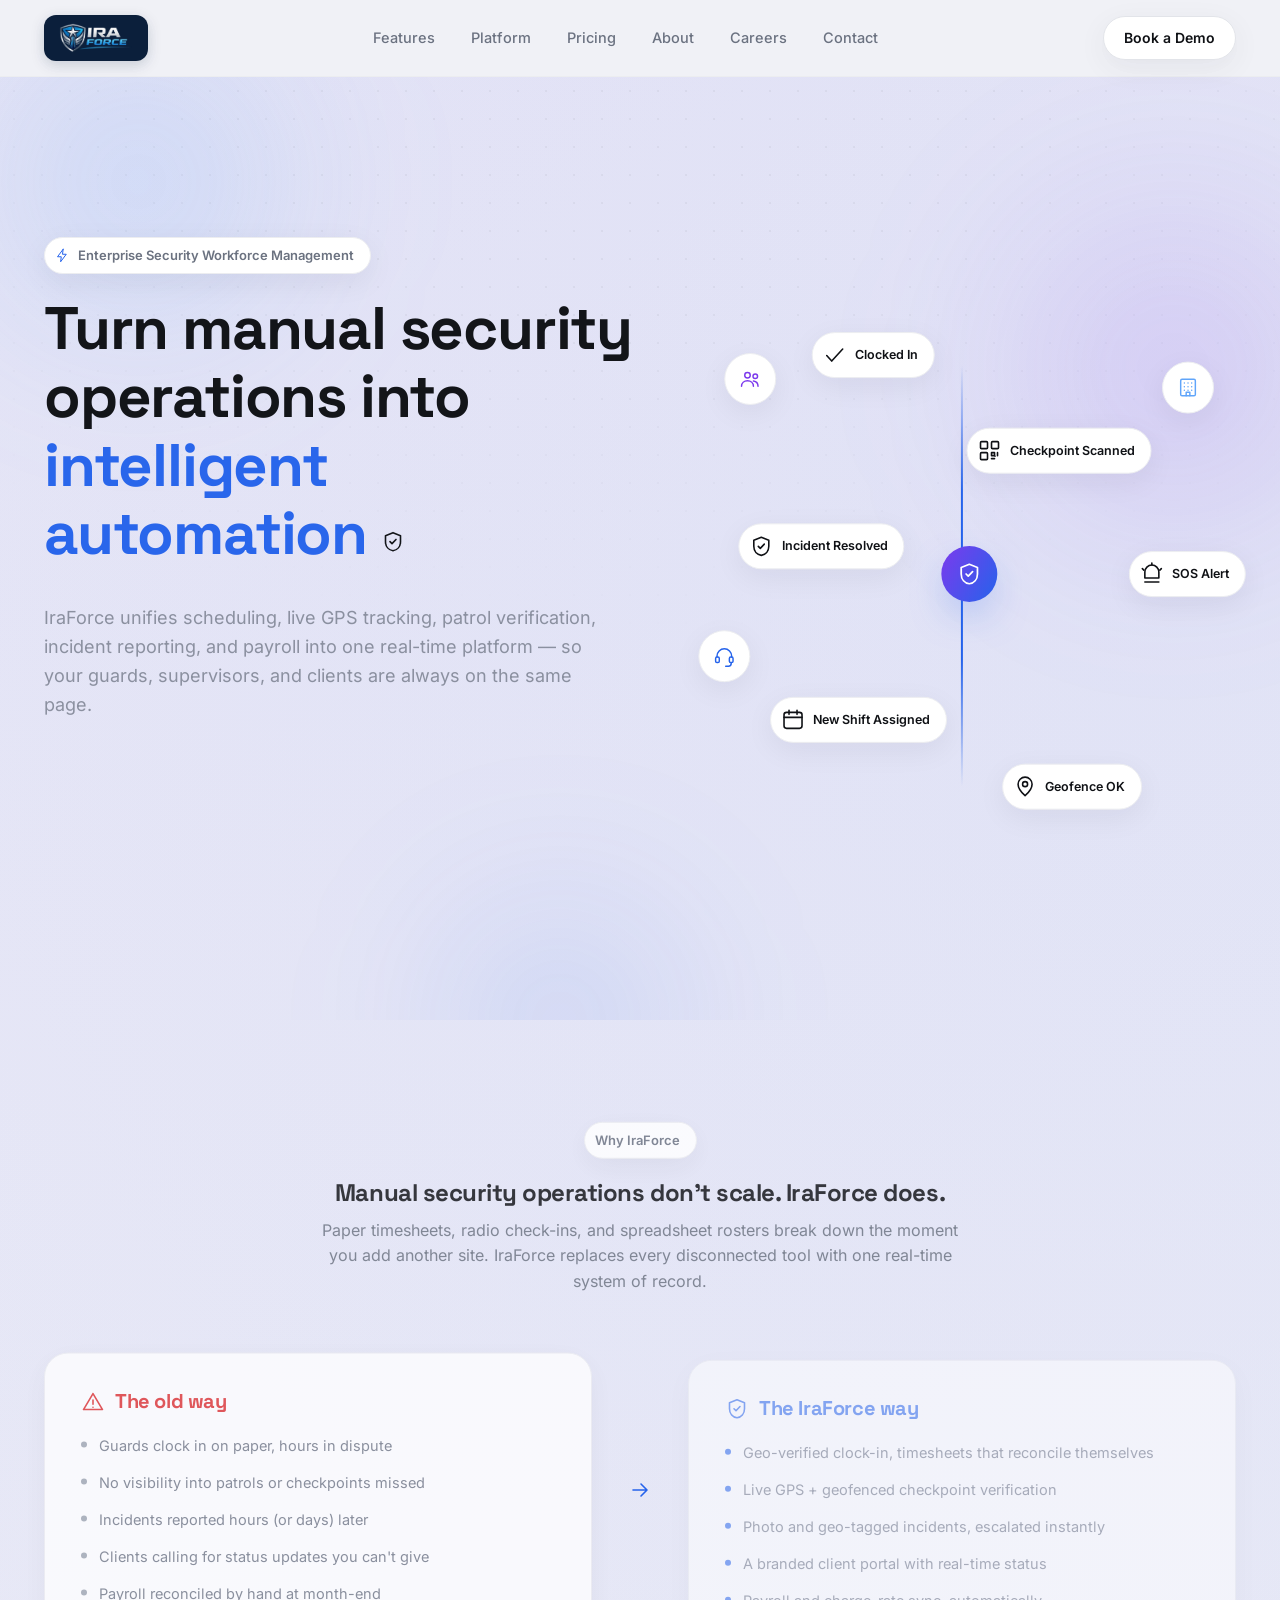
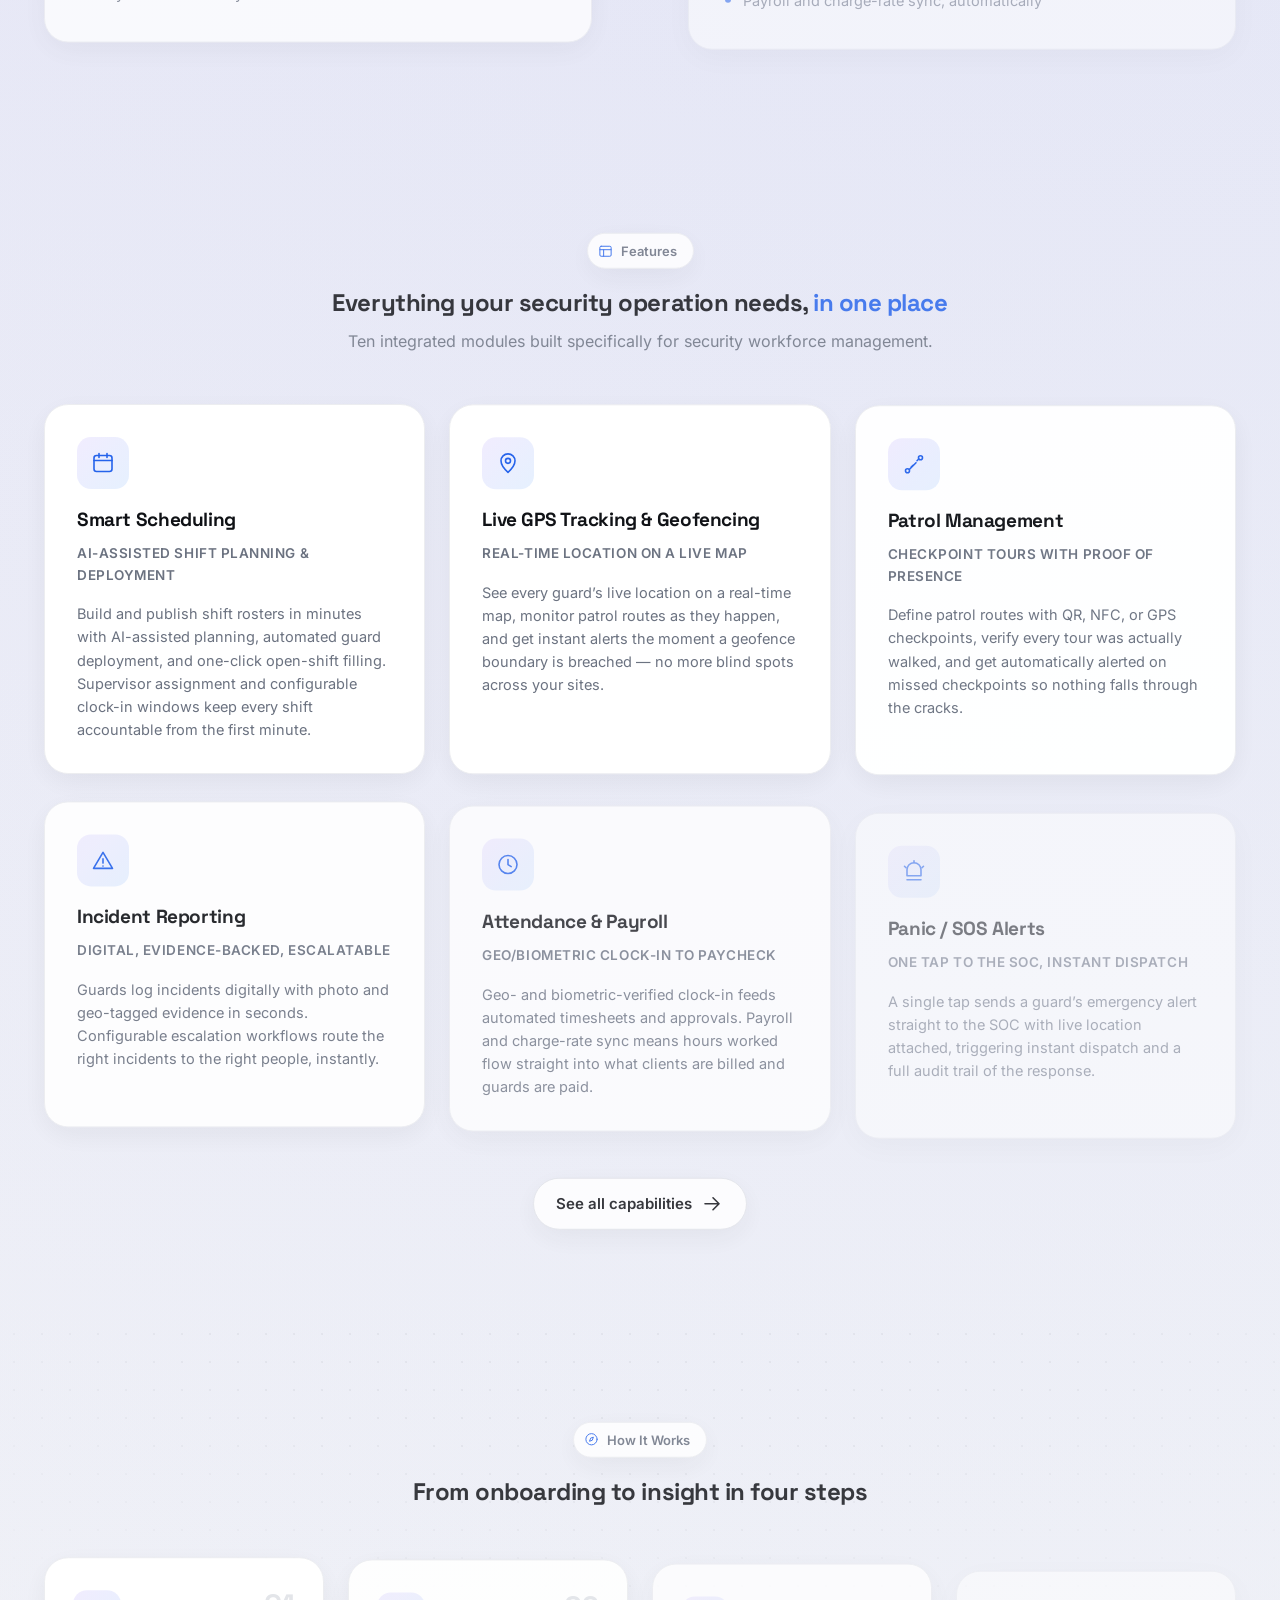
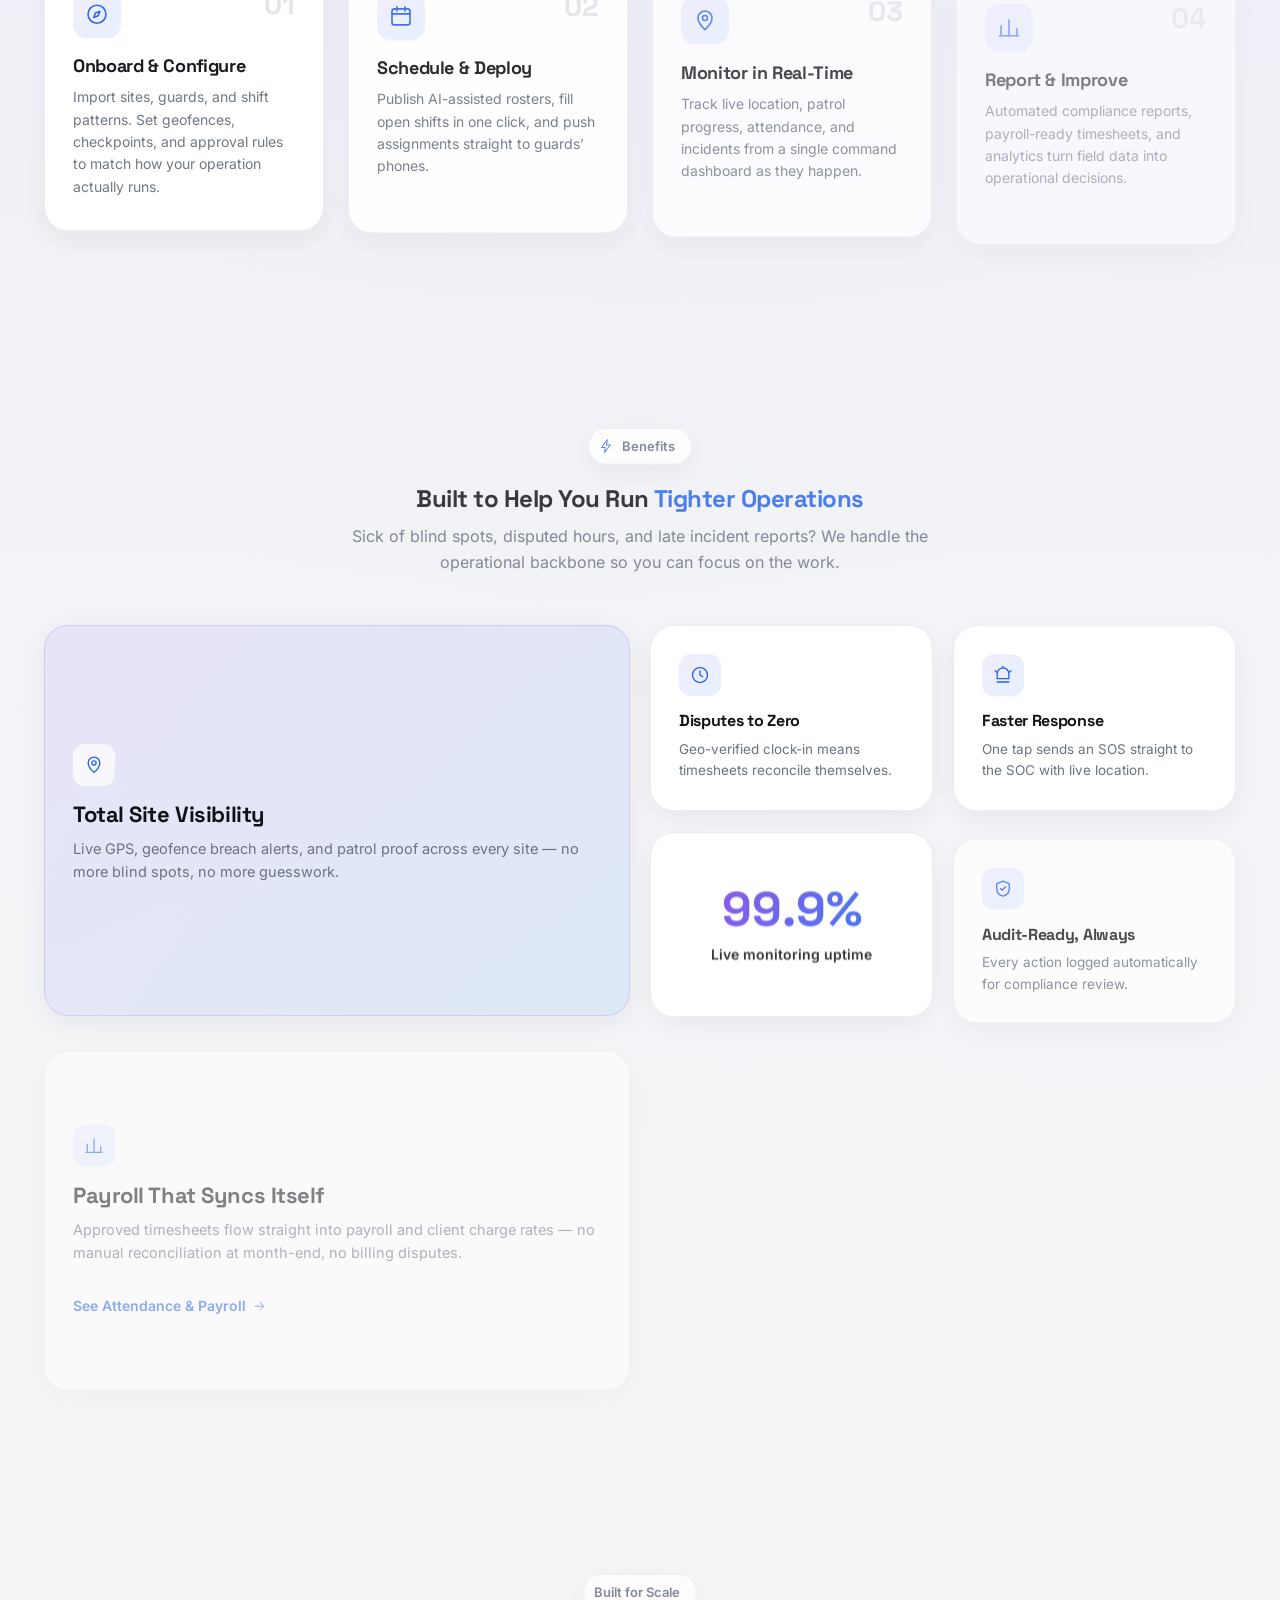
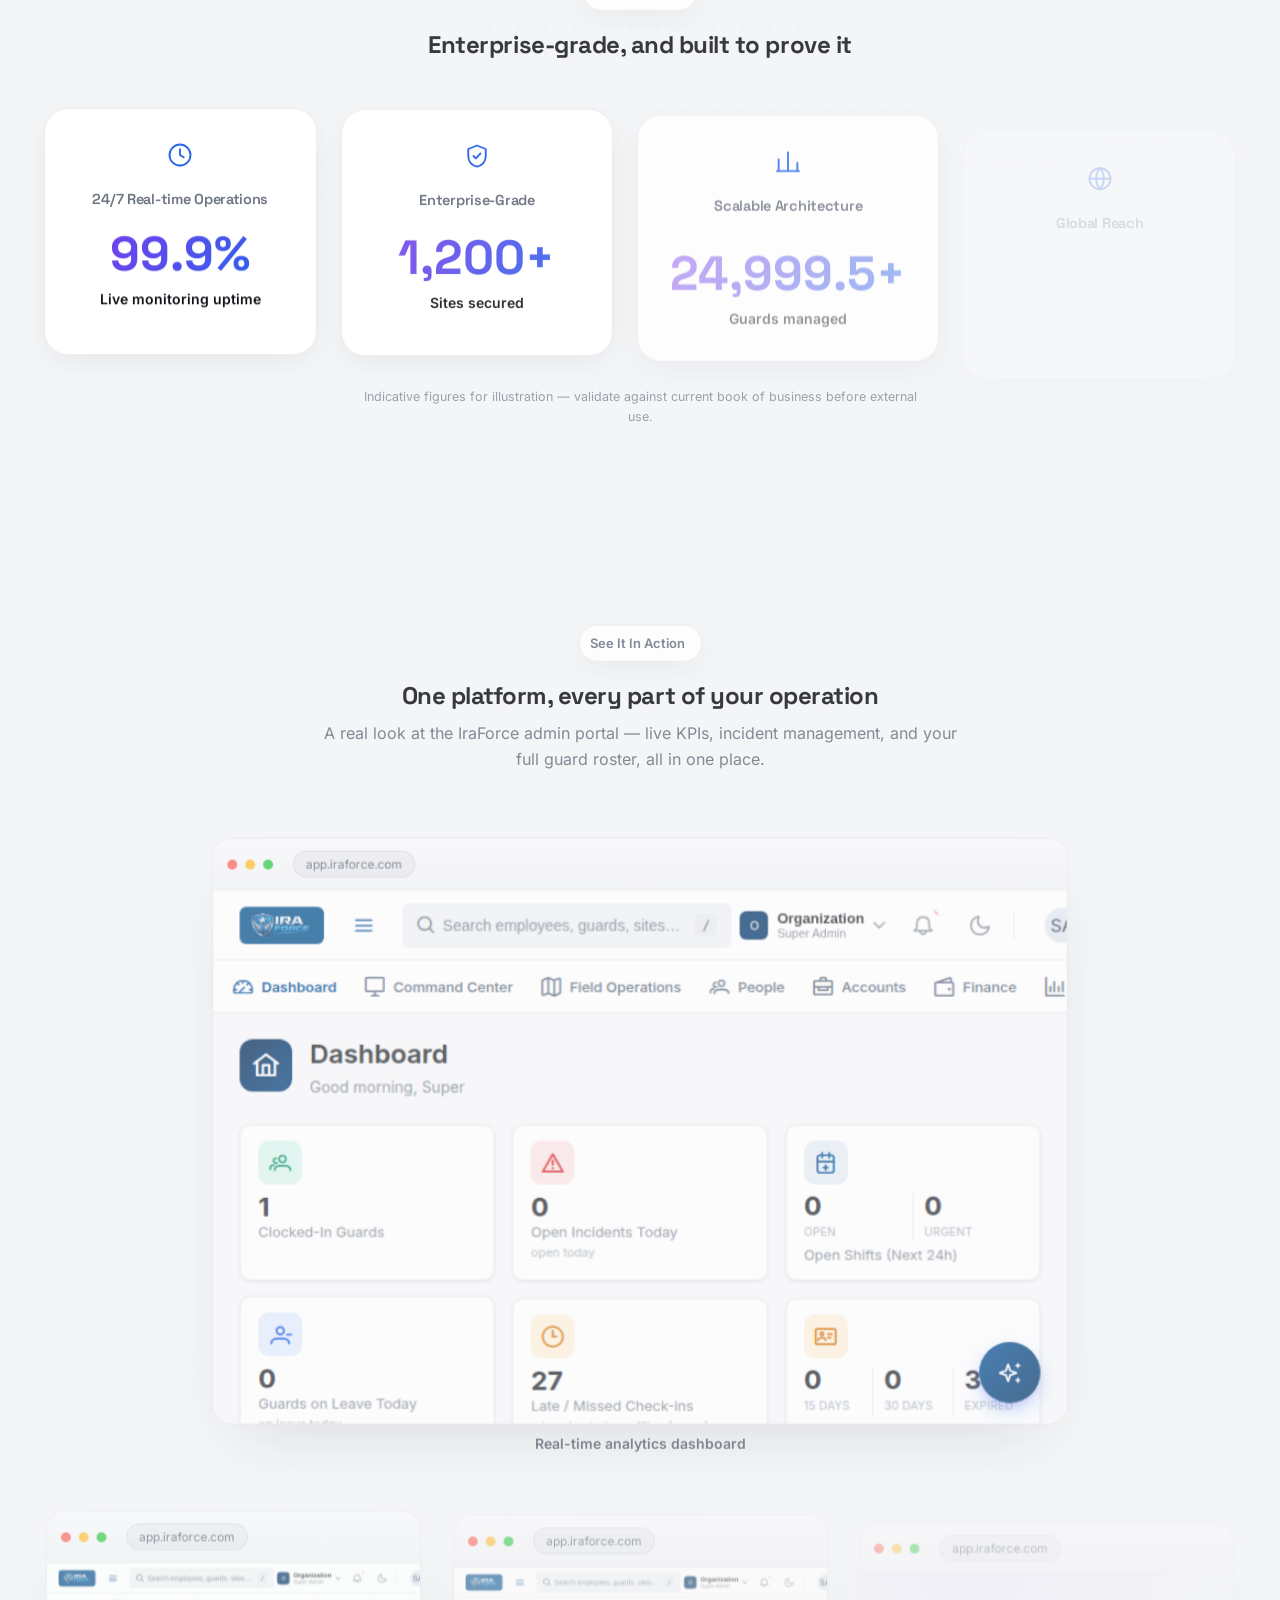
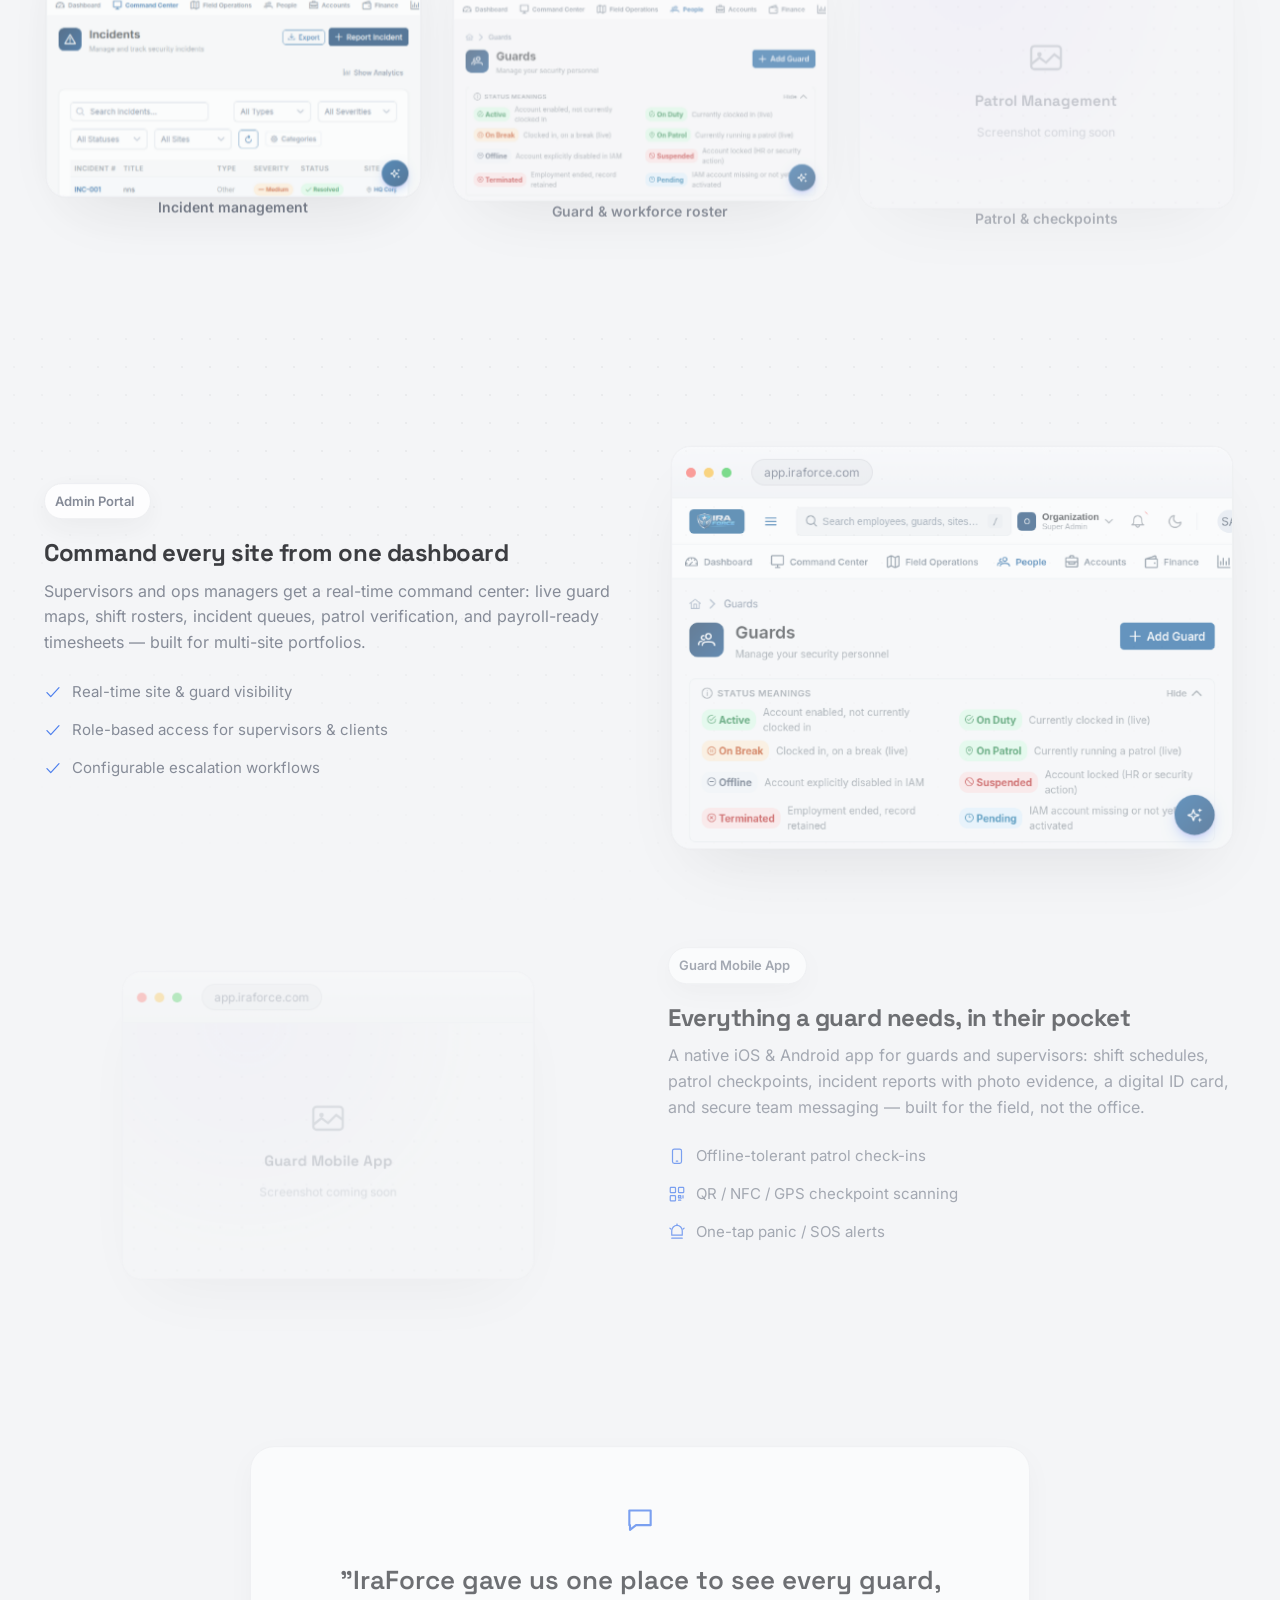
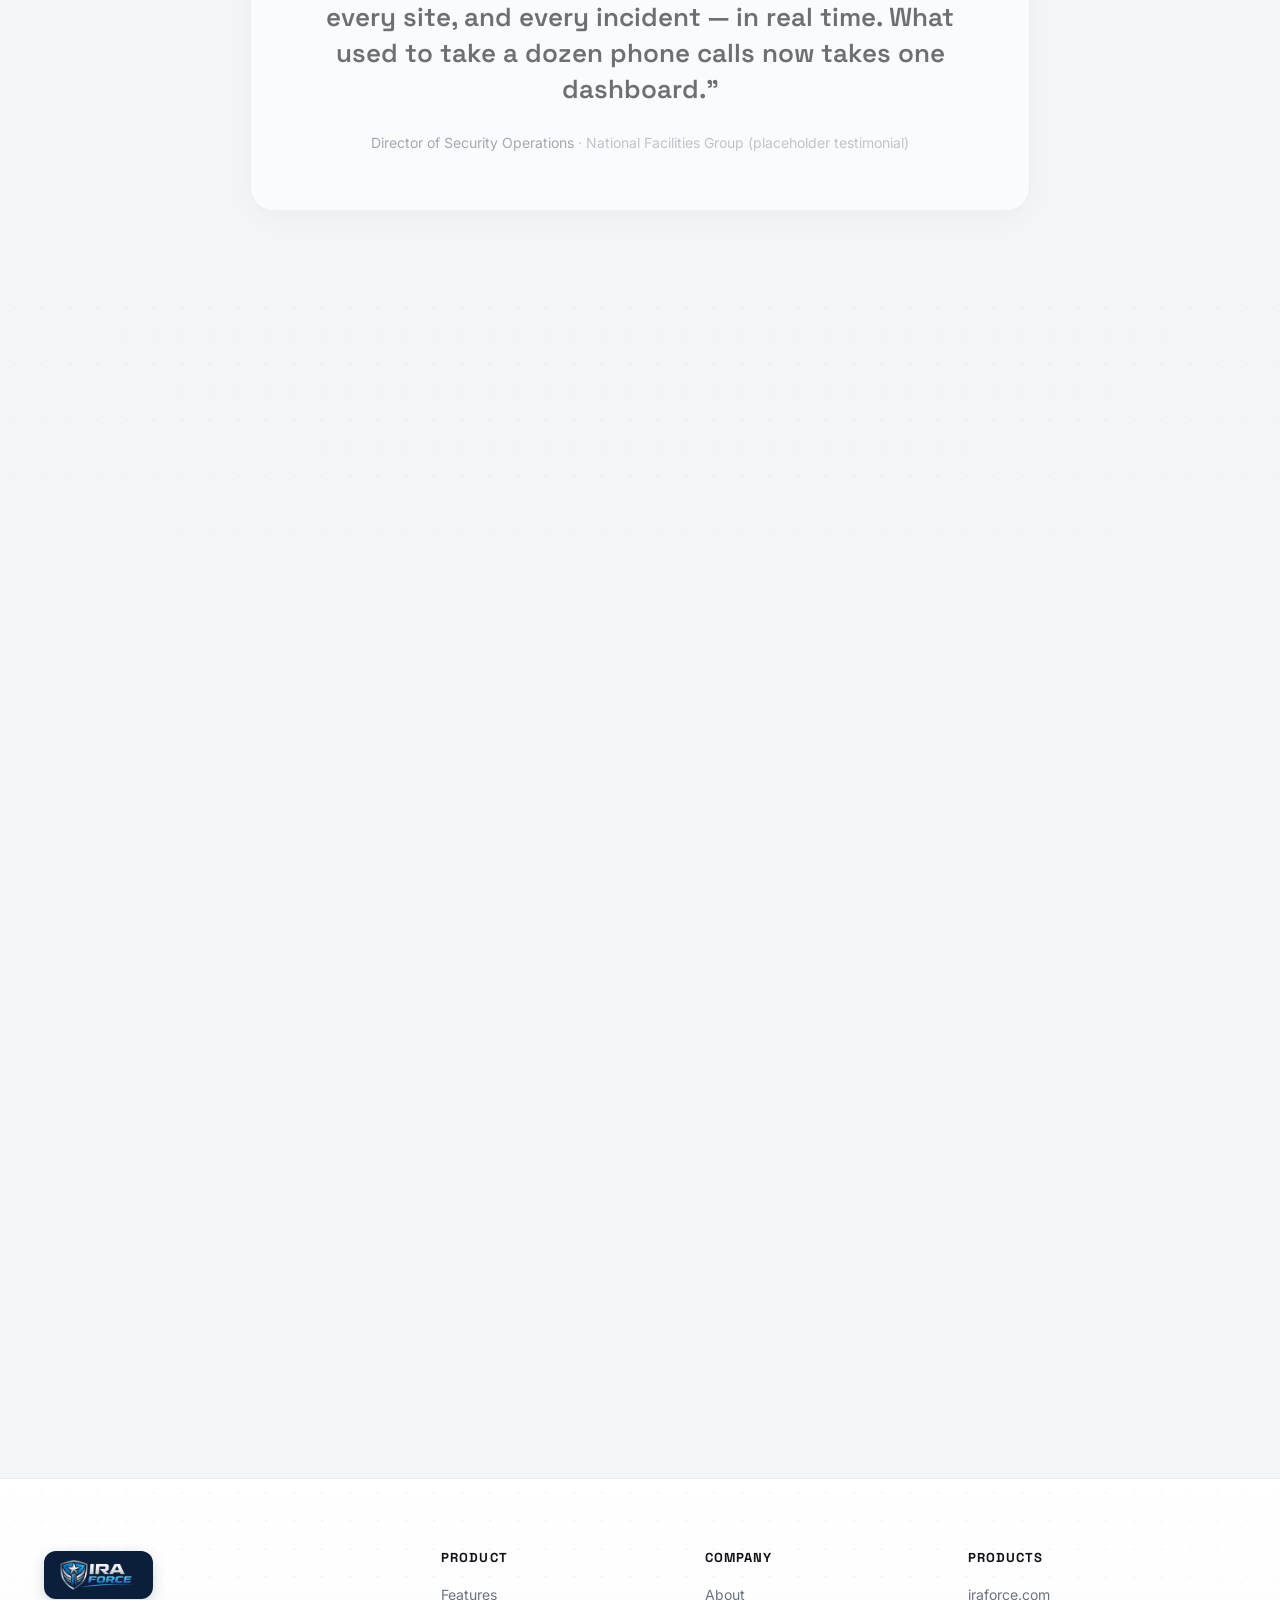
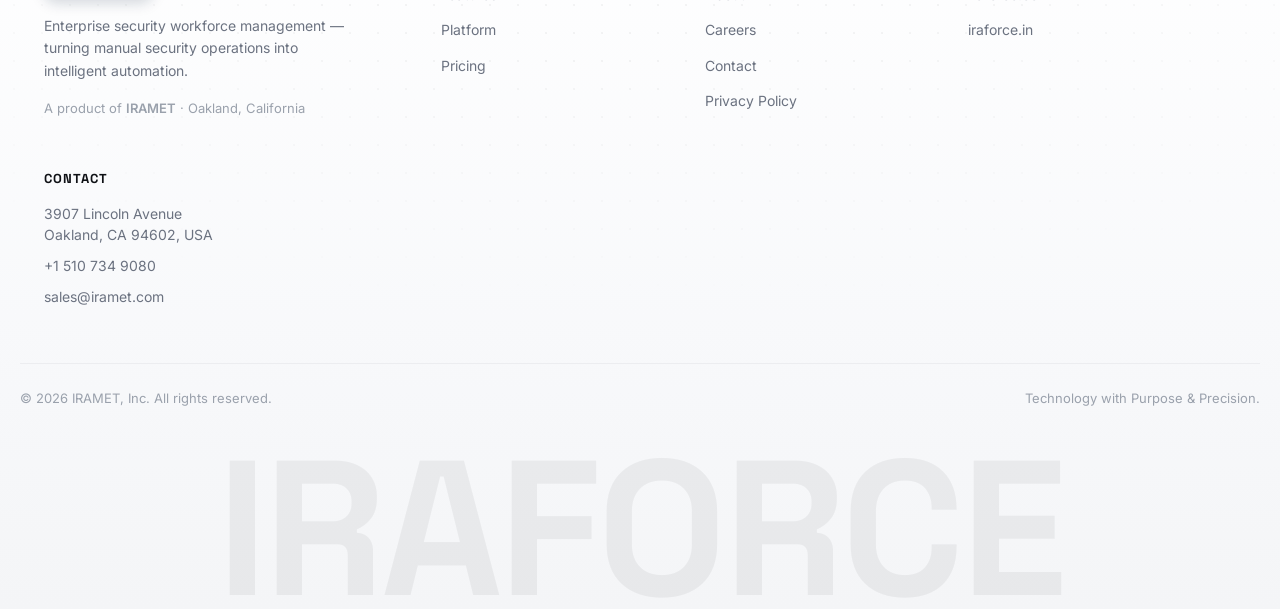
==== commit b8326042: "content: add /privacy with App Store + Play data-safety disclosures Public privacy policy for the Ir" ====
--- a/index.html
+++ b/index.html
@@ -5,4 +5,4 @@
       }
     </script><link rel="stylesheet" href="/_astro/Icon.D8QwF3cm.css"><style>.feature-card[data-astro-cid-a5zxh5oa]{flex-direction:column;gap:6px;height:100%;padding:32px;display:flex}.feature-icon[data-astro-cid-a5zxh5oa]{background:var(--gradient-brand-soft);width:52px;height:52px;color:var(--ira-teal);border-radius:14px;justify-content:center;align-items:center;margin-bottom:14px;display:flex}.feature-card[data-astro-cid-a5zxh5oa] h3[data-astro-cid-a5zxh5oa]{margin-bottom:6px;font-size:19px}.feature-short[data-astro-cid-a5zxh5oa]{color:var(--text-secondary);text-transform:uppercase;letter-spacing:.04em;margin-bottom:10px;font-size:13.5px;font-weight:600}.feature-desc[data-astro-cid-a5zxh5oa]{flex:1;margin-bottom:0;font-size:14.5px}.feature-link[data-astro-cid-a5zxh5oa]{color:var(--ira-teal);align-items:center;gap:6px;margin-top:18px;font-size:14px;font-weight:600;display:inline-flex}.feature-link[data-astro-cid-a5zxh5oa] .feature-link-icon{width:16px;height:16px;transition:transform .2s}.feature-link[data-astro-cid-a5zxh5oa]:hover .feature-link-icon{transform:translate(3px)}
 </style><link rel="stylesheet" href="/_astro/index.DcdNYmb2.css"><style>.device-frame[data-astro-cid-5cvqzwvr]{border:1px solid var(--border-soft);background:var(--bg-panel);transform-style:preserve-3d;will-change:transform;border-radius:20px;overflow:hidden;box-shadow:0 30px 70px -24px #11111a29,0 0 0 1px #11111a05}.chrome[data-astro-cid-5cvqzwvr]{border-bottom:1px solid var(--border-soft);background:linear-gradient(#fbfbfd,#f2f3f6);align-items:center;gap:8px;padding:12px 14px;display:flex}.dot[data-astro-cid-5cvqzwvr]{border-radius:50%;width:10px;height:10px;display:inline-block}.dot-red[data-astro-cid-5cvqzwvr]{background:#ff5f57}.dot-yellow[data-astro-cid-5cvqzwvr]{background:#febc2e}.dot-green[data-astro-cid-5cvqzwvr]{background:#28c840}.chrome-url[data-astro-cid-5cvqzwvr]{color:#5b6578;background:#0f172a0d;border:1px solid #0f172a14;border-radius:999px;margin-left:12px;padding:3px 12px;font-size:12px}.frame-body[data-astro-cid-5cvqzwvr]{aspect-ratio:16/10;background:radial-gradient(circle at 30% 0,#7c3aed14,#0000 60%),#f4f5f7;position:relative}.frame-body[data-astro-cid-5cvqzwvr].has-image{background:#eef1f7}.frame-body[data-astro-cid-5cvqzwvr] img[data-astro-cid-5cvqzwvr]{object-fit:cover;object-position:top center;width:100%;height:100%;display:block}.placeholder[data-astro-cid-5cvqzwvr]{color:var(--text-muted);background-image:radial-gradient(#0f11150d 1px,#0000 1px);background-size:22px 22px;flex-direction:column;justify-content:center;align-items:center;gap:10px;display:flex;position:absolute;inset:0}.placeholder[data-astro-cid-5cvqzwvr] span[data-astro-cid-5cvqzwvr]{font-family:var(--font-display);color:var(--text-secondary);font-size:15px;font-weight:600}.placeholder[data-astro-cid-5cvqzwvr] small[data-astro-cid-5cvqzwvr]{color:var(--text-muted);font-size:12px}.frame-glow[data-astro-cid-5cvqzwvr]{background:var(--gradient-radial-glow);pointer-events:none;opacity:.5;z-index:-1;height:60%;position:absolute;inset:-20% -20% auto}
-</style></head><body><a href="#main-content" class="skip-link">Skip to content</a><header class="site-nav" id="site-nav" data-astro-cid-wpvy4v7s><div class="container nav-inner" data-astro-cid-wpvy4v7s><a href="/" class="brand" aria-label="IraForce home" data-astro-cid-wpvy4v7s><img src="/assets/iraforce-logo-trimmed.png" alt="IraForce" class="brand-logo" width="373" height="151" data-astro-cid-wpvy4v7s></a><nav class="nav-links" aria-label="Primary" data-astro-cid-wpvy4v7s><ul data-astro-cid-wpvy4v7s><li data-astro-cid-wpvy4v7s><a href="/features" data-astro-cid-wpvy4v7s>Features</a></li><li data-astro-cid-wpvy4v7s><a href="/platform" data-astro-cid-wpvy4v7s>Platform</a></li><li data-astro-cid-wpvy4v7s><a href="/pricing" data-astro-cid-wpvy4v7s>Pricing</a></li><li data-astro-cid-wpvy4v7s><a href="/about" data-astro-cid-wpvy4v7s>About</a></li><li data-astro-cid-wpvy4v7s><a href="/careers" data-astro-cid-wpvy4v7s>Careers</a></li><li data-astro-cid-wpvy4v7s><a href="/contact" data-astro-cid-wpvy4v7s>Contact</a></li></ul></nav><div class="nav-actions" data-astro-cid-wpvy4v7s><a href="/contact" class="btn btn-secondary nav-cta-secondary" data-astro-cid-wpvy4v7s>Book a Demo</a></div><button class="nav-toggle" id="nav-toggle" aria-expanded="false" aria-controls="mobile-nav" aria-label="Toggle navigation menu" data-astro-cid-wpvy4v7s><span data-astro-cid-wpvy4v7s></span><span data-astro-cid-wpvy4v7s></span><span data-astro-cid-wpvy4v7s></span></button></div><div class="mobile-nav" id="mobile-nav" data-astro-cid-wpvy4v7s><ul data-astro-cid-wpvy4v7s><li data-astro-cid-wpvy4v7s><a href="/features" data-astro-cid-wpvy4v7s>Features</a></li><li data-astro-cid-wpvy4v7s><a href="/platform" data-astro-cid-wpvy4v7s>Platform</a></li><li data-astro-cid-wpvy4v7s><a href="/pricing" data-astro-cid-wpvy4v7s>Pricing</a></li><li data-astro-cid-wpvy4v7s><a href="/about" data-astro-cid-wpvy4v7s>About</a></li><li data-astro-cid-wpvy4v7s><a href="/careers" data-astro-cid-wpvy4v7s>Careers</a></li><li data-astro-cid-wpvy4v7s><a href="/contact" data-astro-cid-wpvy4v7s>Contact</a></li><li data-astro-cid-wpvy4v7s><a href="/contact" class="btn btn-primary btn-block" data-astro-cid-wpvy4v7s>Book a Demo</a></li></ul></div></header><script type="module">var e=document.getElementById(`nav-toggle`),t=document.getElementById(`mobile-nav`);e?.addEventListener(`click`,()=>{let n=t?.classList.toggle(`open`);e.setAttribute(`aria-expanded`,String(!!n))}),t?.querySelectorAll(`a`).forEach(n=>{n.addEventListener(`click`,()=>{t.classList.remove(`open`),e?.setAttribute(`aria-expanded`,`false`)})});</script><main id="main-content"><section class="hero dot-grid" data-hero data-astro-cid-lcdefpme><div class="hero-orbs" aria-hidden="true" data-astro-cid-lcdefpme><span class="orb orb-teal" data-hero-orb data-parallax="0.12" data-astro-cid-lcdefpme></span><span class="orb orb-indigo" data-hero-orb data-parallax="0.2" data-astro-cid-lcdefpme></span><span class="orb orb-blue" data-hero-orb data-parallax="0.16" data-astro-cid-lcdefpme></span></div><div class="container hero-grid" data-astro-cid-lcdefpme><div class="hero-copy" data-astro-cid-lcdefpme><span class="eyebrow" data-hero-eyebrow data-astro-cid-lcdefpme><svg class="icon eyebrow-icon" width="24" height="24" viewBox="0 0 24 24" fill="none" stroke="currentColor" stroke-width="1.6" stroke-linecap="round" stroke-linejoin="round" aria-hidden="true"><path d="M13 2 4 14h6l-1 8 9-12h-6l1-8Z"/></svg> Enterprise Security Workforce Management</span><h1 data-hero-title data-astro-cid-lcdefpme>Turn manual security operations into <span class="gradient-text" data-astro-cid-lcdefpme>intelligent automation</span> <svg class="icon title-glyph" width="24" height="24" viewBox="0 0 24 24" fill="none" stroke="currentColor" stroke-width="1.6" stroke-linecap="round" stroke-linejoin="round" aria-hidden="true"><path d="M12 3 4.5 6v6c0 5 3.2 8.4 7.5 9 4.3-.6 7.5-4 7.5-9V6L12 3Z"/><path d="m9 12 2 2 4-4.2"/></svg></h1><p class="hero-sub" data-hero-sub data-astro-cid-lcdefpme>IraForce unifies scheduling, live GPS tracking, patrol verification, incident reporting, and payroll into one real-time platform — so your guards, supervisors, and clients are always on the same page.</p><div class="hero-cta" data-hero-cta data-astro-cid-lcdefpme><a href="/contact" class="btn btn-primary" data-astro-cid-lcdefpme>Book a Demo <svg class="icon " width="24" height="24" viewBox="0 0 24 24" fill="none" stroke="currentColor" stroke-width="1.6" stroke-linecap="round" stroke-linejoin="round" aria-hidden="true"><path d="M5 12h13M13 6l6 6-6 6"/></svg></a><a href="/features" class="btn btn-secondary" data-astro-cid-lcdefpme>Explore Features</a></div><div class="hero-stats" data-astro-cid-lcdefpme><div class="hero-stat" data-hero-stat data-astro-cid-lcdefpme><strong data-astro-cid-lcdefpme>25,000+</strong><span data-astro-cid-lcdefpme>Guards managed</span></div><div class="hero-stat" data-hero-stat data-astro-cid-lcdefpme><strong data-astro-cid-lcdefpme>1,200+</strong><span data-astro-cid-lcdefpme>Sites secured</span></div><div class="hero-stat" data-hero-stat data-astro-cid-lcdefpme><strong data-astro-cid-lcdefpme>99.9%</strong><span data-astro-cid-lcdefpme>Platform uptime</span></div></div></div><div class="hero-visual" aria-hidden="true" data-astro-cid-lcdefpme><div class="orbit-scene" data-astro-cid-lcdefpme><span class="orbit-hub-line" data-hero-orb data-astro-cid-lcdefpme></span><span class="orbit-hub-node" data-hero-orb data-astro-cid-lcdefpme><svg class="icon " width="24" height="24" viewBox="0 0 24 24" fill="none" stroke="currentColor" stroke-width="1.6" stroke-linecap="round" stroke-linejoin="round" aria-hidden="true"><path d="M12 3 4.5 6v6c0 5 3.2 8.4 7.5 9 4.3-.6 7.5-4 7.5-9V6L12 3Z"/><path d="m9 12 2 2 4-4.2"/></svg></span><div class="orbit-node avatar-node an-1" data-hero-orb data-astro-cid-lcdefpme><span class="avatar-circle avatar-purple" data-astro-cid-lcdefpme><svg class="icon " width="24" height="24" viewBox="0 0 24 24" fill="none" stroke="currentColor" stroke-width="1.6" stroke-linecap="round" stroke-linejoin="round" aria-hidden="true"><circle cx="9" cy="8" r="3"/><path d="M2.5 20c0-3.6 2.9-6 6.5-6s6.5 2.4 6.5 6"/><circle cx="17.5" cy="9" r="2.5"/><path d="M15.5 14.2c2.9.4 5 2.6 5 5.8"/></svg></span></div><div class="orbit-node avatar-node an-2" data-hero-orb data-astro-cid-lcdefpme><span class="avatar-circle avatar-blue" data-astro-cid-lcdefpme><svg class="icon " width="24" height="24" viewBox="0 0 24 24" fill="none" stroke="currentColor" stroke-width="1.6" stroke-linecap="round" stroke-linejoin="round" aria-hidden="true"><path d="M4 13v-1a8 8 0 0 1 16 0v1"/><rect x="2.5" y="13" width="4" height="6" rx="1.5"/><rect x="17.5" y="13" width="4" height="6" rx="1.5"/><path d="M19.5 19.5v.5a3 3 0 0 1-3 3h-3"/></svg></span></div><div class="orbit-node avatar-node an-3" data-hero-orb data-astro-cid-lcdefpme><span class="avatar-circle avatar-teal" data-astro-cid-lcdefpme><svg class="icon " width="24" height="24" viewBox="0 0 24 24" fill="none" stroke="currentColor" stroke-width="1.6" stroke-linecap="round" stroke-linejoin="round" aria-hidden="true"><rect x="4" y="3" width="16" height="18" rx="1.5"/><path d="M8 7h.01M12 7h.01M16 7h.01M8 11h.01M12 11h.01M16 11h.01M8 15h.01M12 15h.01M16 15h.01M10 21v-4h4v4"/></svg></span></div><div class="orbit-node chip-node cn-1" data-hero-orb data-parallax="0.05" data-astro-cid-lcdefpme><svg class="icon chip-icon chip-success" width="24" height="24" viewBox="0 0 24 24" fill="none" stroke="currentColor" stroke-width="1.6" stroke-linecap="round" stroke-linejoin="round" aria-hidden="true"><path d="M4 12.5 9 18 20 6"/></svg> Clocked In</div><div class="orbit-node chip-node cn-2" data-hero-orb data-parallax="0.08" data-astro-cid-lcdefpme><svg class="icon chip-icon chip-blue" width="24" height="24" viewBox="0 0 24 24" fill="none" stroke="currentColor" stroke-width="1.6" stroke-linecap="round" stroke-linejoin="round" aria-hidden="true"><rect x="3" y="3" width="7" height="7" rx="1"/><rect x="14" y="3" width="7" height="7" rx="1"/><rect x="3" y="14" width="7" height="7" rx="1"/><path d="M14 14h3v3h-3zM20 14v3M14 20h3M17.5 17.5h.01"/></svg> Checkpoint Scanned</div><div class="orbit-node chip-node cn-3" data-hero-orb data-parallax="0.06" data-astro-cid-lcdefpme><svg class="icon chip-icon chip-success" width="24" height="24" viewBox="0 0 24 24" fill="none" stroke="currentColor" stroke-width="1.6" stroke-linecap="round" stroke-linejoin="round" aria-hidden="true"><path d="M12 3 4.5 6v6c0 5 3.2 8.4 7.5 9 4.3-.6 7.5-4 7.5-9V6L12 3Z"/><path d="m9 12 2 2 4-4.2"/></svg> Incident Resolved</div><div class="orbit-node chip-node cn-4" data-hero-orb data-parallax="0.1" data-astro-cid-lcdefpme><svg class="icon chip-icon chip-alert" width="24" height="24" viewBox="0 0 24 24" fill="none" stroke="currentColor" stroke-width="1.6" stroke-linecap="round" stroke-linejoin="round" aria-hidden="true"><path d="M12 3a7 7 0 0 1 7 7v6H5v-6a7 7 0 0 1 7-7Z"/><path d="M5 20h14M12 3V1M4 8 2.5 6.5M20 8l1.5-1.5"/></svg> SOS Alert</div><div class="orbit-node chip-node cn-5" data-hero-orb data-parallax="0.07" data-astro-cid-lcdefpme><svg class="icon chip-icon chip-purple" width="24" height="24" viewBox="0 0 24 24" fill="none" stroke="currentColor" stroke-width="1.6" stroke-linecap="round" stroke-linejoin="round" aria-hidden="true"><rect x="3" y="4.5" width="18" height="16" rx="2.5"/><path d="M16 2.5v4M8 2.5v4M3 9.5h18"/></svg> New Shift Assigned</div><div class="orbit-node chip-node cn-6" data-hero-orb data-parallax="0.09" data-astro-cid-lcdefpme><svg class="icon chip-icon chip-blue" width="24" height="24" viewBox="0 0 24 24" fill="none" stroke="currentColor" stroke-width="1.6" stroke-linecap="round" stroke-linejoin="round" aria-hidden="true"><path d="M12 21s7-6.2 7-11.5A7 7 0 0 0 5 9.5C5 14.8 12 21 12 21Z"/><circle cx="12" cy="9.5" r="2.5"/></svg> Geofence OK</div></div></div></div></section><section class="section problem-solution" data-astro-cid-lcdefpme><div class="container" data-astro-cid-lcdefpme><div class="section-head center" data-reveal data-astro-cid-lcdefpme><span class="eyebrow" data-astro-cid-lcdefpme>Why IraForce</span><h2 data-astro-cid-lcdefpme>Manual security operations don't scale. IraForce does.</h2><p data-astro-cid-lcdefpme>Paper timesheets, radio check-ins, and spreadsheet rosters break down the moment you add another site. IraForce replaces every disconnected tool with one real-time system of record.</p></div><div class="ps-grid" data-reveal-group data-astro-cid-lcdefpme><div class="ps-card ps-problem glass-card" data-reveal-item data-astro-cid-lcdefpme><div class="ps-card-inner" data-astro-cid-lcdefpme><h3 data-astro-cid-lcdefpme><svg class="icon " width="24" height="24" viewBox="0 0 24 24" fill="none" stroke="currentColor" stroke-width="1.6" stroke-linecap="round" stroke-linejoin="round" aria-hidden="true"><path d="M12 4 2.5 20h19L12 4Z"/><path d="M12 10.5v4.2M12 17.7h.01"/></svg> The old way</h3><ul data-astro-cid-lcdefpme><li data-astro-cid-lcdefpme>Guards clock in on paper, hours in dispute</li><li data-astro-cid-lcdefpme>No visibility into patrols or checkpoints missed</li><li data-astro-cid-lcdefpme>Incidents reported hours (or days) later</li><li data-astro-cid-lcdefpme>Clients calling for status updates you can't give</li><li data-astro-cid-lcdefpme>Payroll reconciled by hand at month-end</li></ul></div></div><div class="ps-arrow" aria-hidden="true" data-astro-cid-lcdefpme><svg class="icon " width="24" height="24" viewBox="0 0 24 24" fill="none" stroke="currentColor" stroke-width="1.6" stroke-linecap="round" stroke-linejoin="round" aria-hidden="true"><path d="M5 12h13M13 6l6 6-6 6"/></svg></div><div class="ps-card ps-solution glass-card" data-reveal-item data-astro-cid-lcdefpme><div class="ps-card-inner" data-astro-cid-lcdefpme><h3 data-astro-cid-lcdefpme><svg class="icon " width="24" height="24" viewBox="0 0 24 24" fill="none" stroke="currentColor" stroke-width="1.6" stroke-linecap="round" stroke-linejoin="round" aria-hidden="true"><path d="M12 3 4.5 6v6c0 5 3.2 8.4 7.5 9 4.3-.6 7.5-4 7.5-9V6L12 3Z"/><path d="m9 12 2 2 4-4.2"/></svg> The IraForce way</h3><ul data-astro-cid-lcdefpme><li data-astro-cid-lcdefpme>Geo-verified clock-in, timesheets that reconcile themselves</li><li data-astro-cid-lcdefpme>Live GPS + geofenced checkpoint verification</li><li data-astro-cid-lcdefpme>Photo and geo-tagged incidents, escalated instantly</li><li data-astro-cid-lcdefpme>A branded client portal with real-time status</li><li data-astro-cid-lcdefpme>Payroll and charge-rate sync, automatically</li></ul></div></div></div></div></section><section class="section features-band" id="features" data-astro-cid-lcdefpme><div class="container" data-astro-cid-lcdefpme><div class="section-head center" data-reveal data-astro-cid-lcdefpme><span class="eyebrow" data-astro-cid-lcdefpme><svg class="icon eyebrow-icon" width="24" height="24" viewBox="0 0 24 24" fill="none" stroke="currentColor" stroke-width="1.6" stroke-linecap="round" stroke-linejoin="round" aria-hidden="true"><rect x="3" y="4" width="18" height="16" rx="2"/><path d="M3 9.5h18M9 9.5V20"/></svg> Features</span><h2 data-astro-cid-lcdefpme>Everything your security operation needs, <span class="gradient-text" data-astro-cid-lcdefpme>in one place</span></h2><p data-astro-cid-lcdefpme>Ten integrated modules built specifically for security workforce management.</p></div><div class="features-grid" data-reveal-group data-astro-cid-lcdefpme><article class="feature-card glass-card" data-reveal-item data-astro-cid-a5zxh5oa><div class="feature-icon" aria-hidden="true" data-astro-cid-a5zxh5oa><svg class="icon " width="24" height="24" viewBox="0 0 24 24" fill="none" stroke="currentColor" stroke-width="1.6" stroke-linecap="round" stroke-linejoin="round" aria-hidden="true"><rect x="3" y="4.5" width="18" height="16" rx="2.5"/><path d="M16 2.5v4M8 2.5v4M3 9.5h18"/></svg></div><h3 data-astro-cid-a5zxh5oa>Smart Scheduling</h3><p class="feature-short" data-astro-cid-a5zxh5oa>AI-assisted shift planning &amp; deployment</p><p class="feature-desc" data-astro-cid-a5zxh5oa>Build and publish shift rosters in minutes with AI-assisted planning, automated guard deployment, and one-click open-shift filling. Supervisor assignment and configurable clock-in windows keep every shift accountable from the first minute.</p></article><article class="feature-card glass-card" data-reveal-item data-astro-cid-a5zxh5oa><div class="feature-icon" aria-hidden="true" data-astro-cid-a5zxh5oa><svg class="icon " width="24" height="24" viewBox="0 0 24 24" fill="none" stroke="currentColor" stroke-width="1.6" stroke-linecap="round" stroke-linejoin="round" aria-hidden="true"><path d="M12 21s7-6.2 7-11.5A7 7 0 0 0 5 9.5C5 14.8 12 21 12 21Z"/><circle cx="12" cy="9.5" r="2.5"/></svg></div><h3 data-astro-cid-a5zxh5oa>Live GPS Tracking &amp; Geofencing</h3><p class="feature-short" data-astro-cid-a5zxh5oa>Real-time location on a live map</p><p class="feature-desc" data-astro-cid-a5zxh5oa>See every guard’s live location on a real-time map, monitor patrol routes as they happen, and get instant alerts the moment a geofence boundary is breached — no more blind spots across your sites.</p></article><article class="feature-card glass-card" data-reveal-item data-astro-cid-a5zxh5oa><div class="feature-icon" aria-hidden="true" data-astro-cid-a5zxh5oa><svg class="icon " width="24" height="24" viewBox="0 0 24 24" fill="none" stroke="currentColor" stroke-width="1.6" stroke-linecap="round" stroke-linejoin="round" aria-hidden="true"><circle cx="5.5" cy="18.5" r="2"/><circle cx="18.5" cy="5.5" r="2"/><path d="M7.3 17.2 14 10.5M16.7 6.8 15 8.5M9 15l2-2"/></svg></div><h3 data-astro-cid-a5zxh5oa>Patrol Management</h3><p class="feature-short" data-astro-cid-a5zxh5oa>Checkpoint tours with proof of presence</p><p class="feature-desc" data-astro-cid-a5zxh5oa>Define patrol routes with QR, NFC, or GPS checkpoints, verify every tour was actually walked, and get automatically alerted on missed checkpoints so nothing falls through the cracks.</p></article><article class="feature-card glass-card" data-reveal-item data-astro-cid-a5zxh5oa><div class="feature-icon" aria-hidden="true" data-astro-cid-a5zxh5oa><svg class="icon " width="24" height="24" viewBox="0 0 24 24" fill="none" stroke="currentColor" stroke-width="1.6" stroke-linecap="round" stroke-linejoin="round" aria-hidden="true"><path d="M12 4 2.5 20h19L12 4Z"/><path d="M12 10.5v4.2M12 17.7h.01"/></svg></div><h3 data-astro-cid-a5zxh5oa>Incident Reporting</h3><p class="feature-short" data-astro-cid-a5zxh5oa>Digital, evidence-backed, escalatable</p><p class="feature-desc" data-astro-cid-a5zxh5oa>Guards log incidents digitally with photo and geo-tagged evidence in seconds. Configurable escalation workflows route the right incidents to the right people, instantly.</p></article><article class="feature-card glass-card" data-reveal-item data-astro-cid-a5zxh5oa><div class="feature-icon" aria-hidden="true" data-astro-cid-a5zxh5oa><svg class="icon " width="24" height="24" viewBox="0 0 24 24" fill="none" stroke="currentColor" stroke-width="1.6" stroke-linecap="round" stroke-linejoin="round" aria-hidden="true"><circle cx="12" cy="12" r="9"/><path d="M12 7v5l3.2 2"/></svg></div><h3 data-astro-cid-a5zxh5oa>Attendance &amp; Payroll</h3><p class="feature-short" data-astro-cid-a5zxh5oa>Geo/biometric clock-in to paycheck</p><p class="feature-desc" data-astro-cid-a5zxh5oa>Geo- and biometric-verified clock-in feeds automated timesheets and approvals. Payroll and charge-rate sync means hours worked flow straight into what clients are billed and guards are paid.</p></article><article class="feature-card glass-card" data-reveal-item data-astro-cid-a5zxh5oa><div class="feature-icon" aria-hidden="true" data-astro-cid-a5zxh5oa><svg class="icon " width="24" height="24" viewBox="0 0 24 24" fill="none" stroke="currentColor" stroke-width="1.6" stroke-linecap="round" stroke-linejoin="round" aria-hidden="true"><path d="M12 3a7 7 0 0 1 7 7v6H5v-6a7 7 0 0 1 7-7Z"/><path d="M5 20h14M12 3V1M4 8 2.5 6.5M20 8l1.5-1.5"/></svg></div><h3 data-astro-cid-a5zxh5oa>Panic / SOS Alerts</h3><p class="feature-short" data-astro-cid-a5zxh5oa>One tap to the SOC, instant dispatch</p><p class="feature-desc" data-astro-cid-a5zxh5oa>A single tap sends a guard’s emergency alert straight to the SOC with live location attached, triggering instant dispatch and a full audit trail of the response.</p></article></div><div class="features-more" data-reveal data-astro-cid-lcdefpme><a href="/features" class="btn btn-secondary" data-astro-cid-lcdefpme>See all capabilities <svg class="icon " width="24" height="24" viewBox="0 0 24 24" fill="none" stroke="currentColor" stroke-width="1.6" stroke-linecap="round" stroke-linejoin="round" aria-hidden="true"><path d="M5 12h13M13 6l6 6-6 6"/></svg></a></div></div></section><section class="section how-it-works dot-grid" data-astro-cid-lcdefpme><div class="container" data-astro-cid-lcdefpme><div class="section-head center" data-reveal data-astro-cid-lcdefpme><span class="eyebrow" data-astro-cid-lcdefpme><svg class="icon eyebrow-icon" width="24" height="24" viewBox="0 0 24 24" fill="none" stroke="currentColor" stroke-width="1.6" stroke-linecap="round" stroke-linejoin="round" aria-hidden="true"><circle cx="12" cy="12" r="9"/><path d="m14.8 9.2-1.6 4.4-4.4 1.6 1.6-4.4z"/></svg> How It Works</span><h2 data-astro-cid-lcdefpme>From onboarding to insight in four steps</h2></div><div class="steps-grid" data-reveal-group data-astro-cid-lcdefpme><div class="step-card glass-card" data-reveal-item data-astro-cid-lcdefpme><span class="step-number" data-astro-cid-lcdefpme>01</span><div class="step-icon" data-astro-cid-lcdefpme><svg class="icon " width="24" height="24" viewBox="0 0 24 24" fill="none" stroke="currentColor" stroke-width="1.6" stroke-linecap="round" stroke-linejoin="round" aria-hidden="true"><circle cx="12" cy="12" r="9"/><path d="m14.8 9.2-1.6 4.4-4.4 1.6 1.6-4.4z"/></svg></div><h3 data-astro-cid-lcdefpme>Onboard &amp; Configure</h3><p data-astro-cid-lcdefpme>Import sites, guards, and shift patterns. Set geofences, checkpoints, and approval rules to match how your operation actually runs.</p></div><div class="step-card glass-card" data-reveal-item data-astro-cid-lcdefpme><span class="step-number" data-astro-cid-lcdefpme>02</span><div class="step-icon" data-astro-cid-lcdefpme><svg class="icon " width="24" height="24" viewBox="0 0 24 24" fill="none" stroke="currentColor" stroke-width="1.6" stroke-linecap="round" stroke-linejoin="round" aria-hidden="true"><rect x="3" y="4.5" width="18" height="16" rx="2.5"/><path d="M16 2.5v4M8 2.5v4M3 9.5h18"/></svg></div><h3 data-astro-cid-lcdefpme>Schedule &amp; Deploy</h3><p data-astro-cid-lcdefpme>Publish AI-assisted rosters, fill open shifts in one click, and push assignments straight to guards’ phones.</p></div><div class="step-card glass-card" data-reveal-item data-astro-cid-lcdefpme><span class="step-number" data-astro-cid-lcdefpme>03</span><div class="step-icon" data-astro-cid-lcdefpme><svg class="icon " width="24" height="24" viewBox="0 0 24 24" fill="none" stroke="currentColor" stroke-width="1.6" stroke-linecap="round" stroke-linejoin="round" aria-hidden="true"><path d="M12 21s7-6.2 7-11.5A7 7 0 0 0 5 9.5C5 14.8 12 21 12 21Z"/><circle cx="12" cy="9.5" r="2.5"/></svg></div><h3 data-astro-cid-lcdefpme>Monitor in Real-Time</h3><p data-astro-cid-lcdefpme>Track live location, patrol progress, attendance, and incidents from a single command dashboard as they happen.</p></div><div class="step-card glass-card" data-reveal-item data-astro-cid-lcdefpme><span class="step-number" data-astro-cid-lcdefpme>04</span><div class="step-icon" data-astro-cid-lcdefpme><svg class="icon " width="24" height="24" viewBox="0 0 24 24" fill="none" stroke="currentColor" stroke-width="1.6" stroke-linecap="round" stroke-linejoin="round" aria-hidden="true"><path d="M4 20V10M12 20V4M20 20v-7"/><path d="M2.5 20h19"/></svg></div><h3 data-astro-cid-lcdefpme>Report &amp; Improve</h3><p data-astro-cid-lcdefpme>Automated compliance reports, payroll-ready timesheets, and analytics turn field data into operational decisions.</p></div></div></div></section><section class="section benefits-band" data-astro-cid-lcdefpme><div class="container" data-astro-cid-lcdefpme><div class="section-head center" data-reveal data-astro-cid-lcdefpme><span class="eyebrow" data-astro-cid-lcdefpme><svg class="icon eyebrow-icon" width="24" height="24" viewBox="0 0 24 24" fill="none" stroke="currentColor" stroke-width="1.6" stroke-linecap="round" stroke-linejoin="round" aria-hidden="true"><path d="M13 2 4 14h6l-1 8 9-12h-6l1-8Z"/></svg> Benefits</span><h2 data-astro-cid-lcdefpme>Built to Help You Run <span class="gradient-text" data-astro-cid-lcdefpme>Tighter Operations</span></h2><p data-astro-cid-lcdefpme>Sick of blind spots, disputed hours, and late incident reports? We handle the operational backbone so you can focus on the work.</p></div><div class="bento-grid" data-reveal-group data-astro-cid-lcdefpme><div class="bento-card bento-lg bento-gradient" data-reveal-item data-astro-cid-lcdefpme><div class="bento-icon bento-icon-light" data-astro-cid-lcdefpme><svg class="icon " width="24" height="24" viewBox="0 0 24 24" fill="none" stroke="currentColor" stroke-width="1.6" stroke-linecap="round" stroke-linejoin="round" aria-hidden="true"><path d="M12 21s7-6.2 7-11.5A7 7 0 0 0 5 9.5C5 14.8 12 21 12 21Z"/><circle cx="12" cy="9.5" r="2.5"/></svg></div><h3 data-astro-cid-lcdefpme>Total Site Visibility</h3><p data-astro-cid-lcdefpme>Live GPS, geofence breach alerts, and patrol proof across every site — no more blind spots, no more guesswork.</p></div><div class="bento-card bento-sm" data-reveal-item data-astro-cid-lcdefpme><div class="bento-icon" data-astro-cid-lcdefpme><svg class="icon " width="24" height="24" viewBox="0 0 24 24" fill="none" stroke="currentColor" stroke-width="1.6" stroke-linecap="round" stroke-linejoin="round" aria-hidden="true"><circle cx="12" cy="12" r="9"/><path d="M12 7v5l3.2 2"/></svg></div><h4 data-astro-cid-lcdefpme>Disputes to Zero</h4><p data-astro-cid-lcdefpme>Geo-verified clock-in means timesheets reconcile themselves.</p></div><div class="bento-card bento-sm" data-reveal-item data-astro-cid-lcdefpme><div class="bento-icon" data-astro-cid-lcdefpme><svg class="icon " width="24" height="24" viewBox="0 0 24 24" fill="none" stroke="currentColor" stroke-width="1.6" stroke-linecap="round" stroke-linejoin="round" aria-hidden="true"><path d="M12 3a7 7 0 0 1 7 7v6H5v-6a7 7 0 0 1 7-7Z"/><path d="M5 20h14M12 3V1M4 8 2.5 6.5M20 8l1.5-1.5"/></svg></div><h4 data-astro-cid-lcdefpme>Faster Response</h4><p data-astro-cid-lcdefpme>One tap sends an SOS straight to the SOC with live location.</p></div><div class="bento-card bento-sm bento-stat" data-reveal-item data-astro-cid-lcdefpme><div class="stat-card" data-reveal-item data-astro-cid-4ys5yju5><div class="stat-value" data-astro-cid-4ys5yju5><span data-countup="99.9" data-countup-suffix="%" data-astro-cid-4ys5yju5>0%</span></div><p class="stat-label" data-astro-cid-4ys5yju5>Live monitoring uptime</p></div></div><div class="bento-card bento-sm" data-reveal-item data-astro-cid-lcdefpme><div class="bento-icon" data-astro-cid-lcdefpme><svg class="icon " width="24" height="24" viewBox="0 0 24 24" fill="none" stroke="currentColor" stroke-width="1.6" stroke-linecap="round" stroke-linejoin="round" aria-hidden="true"><path d="M12 3 4.5 6v6c0 5 3.2 8.4 7.5 9 4.3-.6 7.5-4 7.5-9V6L12 3Z"/><path d="m9 12 2 2 4-4.2"/></svg></div><h4 data-astro-cid-lcdefpme>Audit-Ready, Always</h4><p data-astro-cid-lcdefpme>Every action logged automatically for compliance review.</p></div><div class="bento-card bento-lg" data-reveal-item data-astro-cid-lcdefpme><div class="bento-icon" data-astro-cid-lcdefpme><svg class="icon " width="24" height="24" viewBox="0 0 24 24" fill="none" stroke="currentColor" stroke-width="1.6" stroke-linecap="round" stroke-linejoin="round" aria-hidden="true"><path d="M4 20V10M12 20V4M20 20v-7"/><path d="M2.5 20h19"/></svg></div><h3 data-astro-cid-lcdefpme>Payroll That Syncs Itself</h3><p data-astro-cid-lcdefpme>Approved timesheets flow straight into payroll and client charge rates — no manual reconciliation at month-end, no billing disputes.</p><a href="/features" class="bento-link" data-astro-cid-lcdefpme>See Attendance & Payroll <svg class="icon " width="24" height="24" viewBox="0 0 24 24" fill="none" stroke="currentColor" stroke-width="1.6" stroke-linecap="round" stroke-linejoin="round" aria-hidden="true"><path d="M5 12h13M13 6l6 6-6 6"/></svg></a></div></div></div></section><section class="section stats-strip dot-grid" data-astro-cid-lcdefpme><div class="container" data-astro-cid-lcdefpme><div class="section-head center" data-reveal data-astro-cid-lcdefpme><span class="eyebrow" data-astro-cid-lcdefpme>Built for Scale</span><h2 data-astro-cid-lcdefpme>Enterprise-grade, and built to prove it</h2></div><div class="stats-grid" data-reveal-group data-astro-cid-lcdefpme><div data-reveal-item class="stat-diff glass-card" data-astro-cid-lcdefpme><svg class="icon stat-diff-icon" width="24" height="24" viewBox="0 0 24 24" fill="none" stroke="currentColor" stroke-width="1.6" stroke-linecap="round" stroke-linejoin="round" aria-hidden="true"><circle cx="12" cy="12" r="9"/><path d="M12 7v5l3.2 2"/></svg><h4 data-astro-cid-lcdefpme>24/7 Real-time Operations</h4><div class="stat-card" data-reveal-item data-astro-cid-4ys5yju5><div class="stat-value" data-astro-cid-4ys5yju5><span data-countup="99.9" data-countup-suffix="%" data-astro-cid-4ys5yju5>0%</span></div><p class="stat-label" data-astro-cid-4ys5yju5>Live monitoring uptime</p></div></div><div data-reveal-item class="stat-diff glass-card" data-astro-cid-lcdefpme><svg class="icon stat-diff-icon" width="24" height="24" viewBox="0 0 24 24" fill="none" stroke="currentColor" stroke-width="1.6" stroke-linecap="round" stroke-linejoin="round" aria-hidden="true"><path d="M12 3 4.5 6v6c0 5 3.2 8.4 7.5 9 4.3-.6 7.5-4 7.5-9V6L12 3Z"/><path d="m9 12 2 2 4-4.2"/></svg><h4 data-astro-cid-lcdefpme>Enterprise-Grade</h4><div class="stat-card" data-reveal-item data-astro-cid-4ys5yju5><div class="stat-value" data-astro-cid-4ys5yju5><span data-countup="1200" data-countup-suffix="+" data-astro-cid-4ys5yju5>0+</span></div><p class="stat-label" data-astro-cid-4ys5yju5>Sites secured</p></div></div><div data-reveal-item class="stat-diff glass-card" data-astro-cid-lcdefpme><svg class="icon stat-diff-icon" width="24" height="24" viewBox="0 0 24 24" fill="none" stroke="currentColor" stroke-width="1.6" stroke-linecap="round" stroke-linejoin="round" aria-hidden="true"><path d="M4 20V10M12 20V4M20 20v-7"/><path d="M2.5 20h19"/></svg><h4 data-astro-cid-lcdefpme>Scalable Architecture</h4><div class="stat-card" data-reveal-item data-astro-cid-4ys5yju5><div class="stat-value" data-astro-cid-4ys5yju5><span data-countup="25000" data-countup-suffix="+" data-astro-cid-4ys5yju5>0+</span></div><p class="stat-label" data-astro-cid-4ys5yju5>Guards managed</p></div></div><div data-reveal-item class="stat-diff glass-card" data-astro-cid-lcdefpme><svg class="icon stat-diff-icon" width="24" height="24" viewBox="0 0 24 24" fill="none" stroke="currentColor" stroke-width="1.6" stroke-linecap="round" stroke-linejoin="round" aria-hidden="true"><circle cx="12" cy="12" r="9"/><path d="M3 12h18M12 3a14 14 0 0 1 0 18 14 14 0 0 1 0-18Z"/></svg><h4 data-astro-cid-lcdefpme>Global Reach</h4><div class="stat-card" data-reveal-item data-astro-cid-4ys5yju5><div class="stat-value" data-astro-cid-4ys5yju5><span data-countup="15" data-countup-suffix="+" data-astro-cid-4ys5yju5>0+</span></div><p class="stat-label" data-astro-cid-4ys5yju5>Countries &amp; regions</p></div></div></div><p class="stats-note" data-astro-cid-lcdefpme>Indicative figures for illustration — validate against current book of business before external use.</p></div></section><section class="section showcase-band" id="see-it-in-action" data-astro-cid-lcdefpme><div class="container" data-astro-cid-lcdefpme><div class="section-head center" data-reveal data-astro-cid-lcdefpme><span class="eyebrow" data-astro-cid-lcdefpme>See It In Action</span><h2 data-astro-cid-lcdefpme>One platform, every part of your operation</h2><p data-astro-cid-lcdefpme>A real look at the IraForce admin portal — live KPIs, incident management, and your full guard roster, all in one place.</p></div><div class="showcase-featured" data-reveal data-astro-cid-lcdefpme><div class="device-frame showcase-hero-frame" data-tilt data-astro-cid-5cvqzwvr><div class="chrome" aria-hidden="true" data-astro-cid-5cvqzwvr><span class="dot dot-red" data-astro-cid-5cvqzwvr></span><span class="dot dot-yellow" data-astro-cid-5cvqzwvr></span><span class="dot dot-green" data-astro-cid-5cvqzwvr></span><span class="chrome-url" data-astro-cid-5cvqzwvr>app.iraforce.com</span></div><div class="frame-body has-image" data-astro-cid-5cvqzwvr><img src="/screenshots/dashboard.png" alt="IraForce admin dashboard with real-time KPI cards and live map" loading="lazy" decoding="async" data-astro-cid-5cvqzwvr><div class="frame-glow" aria-hidden="true" data-astro-cid-5cvqzwvr></div></div></div><p class="showcase-caption" data-astro-cid-lcdefpme>Real-time analytics dashboard</p></div><div class="showcase-gallery" data-reveal-group data-astro-cid-lcdefpme><div class="showcase-item" data-reveal-item data-astro-cid-lcdefpme><div class="device-frame " data-tilt data-astro-cid-5cvqzwvr><div class="chrome" aria-hidden="true" data-astro-cid-5cvqzwvr><span class="dot dot-red" data-astro-cid-5cvqzwvr></span><span class="dot dot-yellow" data-astro-cid-5cvqzwvr></span><span class="dot dot-green" data-astro-cid-5cvqzwvr></span><span class="chrome-url" data-astro-cid-5cvqzwvr>app.iraforce.com</span></div><div class="frame-body has-image" data-astro-cid-5cvqzwvr><img src="/screenshots/incidents.png" alt="IraForce incident management view with escalation status" loading="lazy" decoding="async" data-astro-cid-5cvqzwvr><div class="frame-glow" aria-hidden="true" data-astro-cid-5cvqzwvr></div></div></div><p class="showcase-caption" data-astro-cid-lcdefpme>Incident management</p></div><div class="showcase-item" data-reveal-item data-astro-cid-lcdefpme><div class="device-frame " data-tilt data-astro-cid-5cvqzwvr><div class="chrome" aria-hidden="true" data-astro-cid-5cvqzwvr><span class="dot dot-red" data-astro-cid-5cvqzwvr></span><span class="dot dot-yellow" data-astro-cid-5cvqzwvr></span><span class="dot dot-green" data-astro-cid-5cvqzwvr></span><span class="chrome-url" data-astro-cid-5cvqzwvr>app.iraforce.com</span></div><div class="frame-body has-image" data-astro-cid-5cvqzwvr><img src="/screenshots/guards.png" alt="IraForce guard and workforce roster view" loading="lazy" decoding="async" data-astro-cid-5cvqzwvr><div class="frame-glow" aria-hidden="true" data-astro-cid-5cvqzwvr></div></div></div><p class="showcase-caption" data-astro-cid-lcdefpme>Guard &amp; workforce roster</p></div><div class="showcase-item" data-reveal-item data-astro-cid-lcdefpme><div class="device-frame " data-tilt data-astro-cid-5cvqzwvr><div class="chrome" aria-hidden="true" data-astro-cid-5cvqzwvr><span class="dot dot-red" data-astro-cid-5cvqzwvr></span><span class="dot dot-yellow" data-astro-cid-5cvqzwvr></span><span class="dot dot-green" data-astro-cid-5cvqzwvr></span><span class="chrome-url" data-astro-cid-5cvqzwvr>app.iraforce.com</span></div><div class="frame-body " data-astro-cid-5cvqzwvr><div class="placeholder" role="img" aria-label="IraForce patrol and checkpoint verification screen" data-astro-cid-5cvqzwvr><svg width="40" height="40" viewBox="0 0 24 24" fill="none" stroke="currentColor" stroke-width="1.4" data-astro-cid-5cvqzwvr><rect x="3" y="4" width="18" height="14" rx="2" data-astro-cid-5cvqzwvr></rect><path d="m3 15 5-4 4 3 5-5 4 3" data-astro-cid-5cvqzwvr></path><circle cx="8" cy="9" r="1.4" fill="currentColor" stroke="none" data-astro-cid-5cvqzwvr></circle></svg><span data-astro-cid-5cvqzwvr>Patrol Management</span><small data-astro-cid-5cvqzwvr>Screenshot coming soon</small></div><div class="frame-glow" aria-hidden="true" data-astro-cid-5cvqzwvr></div></div></div><p class="showcase-caption" data-astro-cid-lcdefpme>Patrol &amp; checkpoints</p></div></div></div></section><section class="section platform-band dot-grid" data-astro-cid-lcdefpme><div class="container platform-grid" data-astro-cid-lcdefpme><div class="platform-copy" data-reveal data-astro-cid-lcdefpme><span class="eyebrow" data-astro-cid-lcdefpme>Admin Portal</span><h2 data-astro-cid-lcdefpme>Command every site from one dashboard</h2><p data-astro-cid-lcdefpme>Supervisors and ops managers get a real-time command center: live guard maps, shift rosters, incident queues, patrol verification, and payroll-ready timesheets — built for multi-site portfolios.</p><ul class="platform-list" data-astro-cid-lcdefpme><li data-astro-cid-lcdefpme><svg class="icon " width="24" height="24" viewBox="0 0 24 24" fill="none" stroke="currentColor" stroke-width="1.6" stroke-linecap="round" stroke-linejoin="round" aria-hidden="true"><path d="M4 12.5 9 18 20 6"/></svg> Real-time site & guard visibility</li><li data-astro-cid-lcdefpme><svg class="icon " width="24" height="24" viewBox="0 0 24 24" fill="none" stroke="currentColor" stroke-width="1.6" stroke-linecap="round" stroke-linejoin="round" aria-hidden="true"><path d="M4 12.5 9 18 20 6"/></svg> Role-based access for supervisors & clients</li><li data-astro-cid-lcdefpme><svg class="icon " width="24" height="24" viewBox="0 0 24 24" fill="none" stroke="currentColor" stroke-width="1.6" stroke-linecap="round" stroke-linejoin="round" aria-hidden="true"><path d="M4 12.5 9 18 20 6"/></svg> Configurable escalation workflows</li></ul></div><div class="platform-visual" data-reveal data-astro-cid-lcdefpme><div class="device-frame " data-tilt data-astro-cid-5cvqzwvr><div class="chrome" aria-hidden="true" data-astro-cid-5cvqzwvr><span class="dot dot-red" data-astro-cid-5cvqzwvr></span><span class="dot dot-yellow" data-astro-cid-5cvqzwvr></span><span class="dot dot-green" data-astro-cid-5cvqzwvr></span><span class="chrome-url" data-astro-cid-5cvqzwvr>app.iraforce.com</span></div><div class="frame-body has-image" data-astro-cid-5cvqzwvr><img src="/screenshots/guards.png" alt="IraForce guard and workforce roster view" loading="lazy" decoding="async" data-astro-cid-5cvqzwvr><div class="frame-glow" aria-hidden="true" data-astro-cid-5cvqzwvr></div></div></div></div></div><div class="container platform-grid platform-grid-reverse" data-astro-cid-lcdefpme><div class="platform-visual mobile-visual" data-reveal data-astro-cid-lcdefpme><div class="device-frame " data-tilt data-astro-cid-5cvqzwvr><div class="chrome" aria-hidden="true" data-astro-cid-5cvqzwvr><span class="dot dot-red" data-astro-cid-5cvqzwvr></span><span class="dot dot-yellow" data-astro-cid-5cvqzwvr></span><span class="dot dot-green" data-astro-cid-5cvqzwvr></span><span class="chrome-url" data-astro-cid-5cvqzwvr>app.iraforce.com</span></div><div class="frame-body " data-astro-cid-5cvqzwvr><div class="placeholder" role="img" aria-label="IraForce guard mobile app patrol screen" data-astro-cid-5cvqzwvr><svg width="40" height="40" viewBox="0 0 24 24" fill="none" stroke="currentColor" stroke-width="1.4" data-astro-cid-5cvqzwvr><rect x="3" y="4" width="18" height="14" rx="2" data-astro-cid-5cvqzwvr></rect><path d="m3 15 5-4 4 3 5-5 4 3" data-astro-cid-5cvqzwvr></path><circle cx="8" cy="9" r="1.4" fill="currentColor" stroke="none" data-astro-cid-5cvqzwvr></circle></svg><span data-astro-cid-5cvqzwvr>Guard Mobile App</span><small data-astro-cid-5cvqzwvr>Screenshot coming soon</small></div><div class="frame-glow" aria-hidden="true" data-astro-cid-5cvqzwvr></div></div></div></div><div class="platform-copy" data-reveal data-astro-cid-lcdefpme><span class="eyebrow" data-astro-cid-lcdefpme>Guard Mobile App</span><h2 data-astro-cid-lcdefpme>Everything a guard needs, in their pocket</h2><p data-astro-cid-lcdefpme>A native iOS &amp; Android app for guards and supervisors: shift schedules, patrol checkpoints, incident reports with photo evidence, a digital ID card, and secure team messaging — built for the field, not the office.</p><ul class="platform-list" data-astro-cid-lcdefpme><li data-astro-cid-lcdefpme><svg class="icon " width="24" height="24" viewBox="0 0 24 24" fill="none" stroke="currentColor" stroke-width="1.6" stroke-linecap="round" stroke-linejoin="round" aria-hidden="true"><rect x="6" y="2.5" width="12" height="19" rx="2.4"/><path d="M11 18.5h2"/></svg> Offline-tolerant patrol check-ins</li><li data-astro-cid-lcdefpme><svg class="icon " width="24" height="24" viewBox="0 0 24 24" fill="none" stroke="currentColor" stroke-width="1.6" stroke-linecap="round" stroke-linejoin="round" aria-hidden="true"><rect x="3" y="3" width="7" height="7" rx="1"/><rect x="14" y="3" width="7" height="7" rx="1"/><rect x="3" y="14" width="7" height="7" rx="1"/><path d="M14 14h3v3h-3zM20 14v3M14 20h3M17.5 17.5h.01"/></svg> QR / NFC / GPS checkpoint scanning</li><li data-astro-cid-lcdefpme><svg class="icon " width="24" height="24" viewBox="0 0 24 24" fill="none" stroke="currentColor" stroke-width="1.6" stroke-linecap="round" stroke-linejoin="round" aria-hidden="true"><path d="M12 3a7 7 0 0 1 7 7v6H5v-6a7 7 0 0 1 7-7Z"/><path d="M5 20h14M12 3V1M4 8 2.5 6.5M20 8l1.5-1.5"/></svg> One-tap panic / SOS alerts</li></ul></div></div></section><section class="section testimonial-band" data-astro-cid-lcdefpme><div class="container" data-astro-cid-lcdefpme><div class="testimonial-card glass-card" data-reveal data-astro-cid-lcdefpme><div class="testimonial-inner" data-astro-cid-lcdefpme><svg class="icon quote-icon" width="24" height="24" viewBox="0 0 24 24" fill="none" stroke="currentColor" stroke-width="1.6" stroke-linecap="round" stroke-linejoin="round" aria-hidden="true"><path d="M4 5.5h16v11H9l-4.5 3.5v-3.5H4z"/></svg><blockquote data-astro-cid-lcdefpme>"IraForce gave us one place to see every guard, every site, and every incident — in real time. What used to take a dozen phone calls now takes one dashboard."</blockquote><p class="testimonial-attribution" data-astro-cid-lcdefpme>Director of Security Operations <span data-astro-cid-lcdefpme>· National Facilities Group (placeholder testimonial)</span></p></div></div></div></section><section class="section faq-band dot-grid" data-astro-cid-lcdefpme><div class="container" data-astro-cid-lcdefpme><div class="section-head center" data-reveal data-astro-cid-lcdefpme><span class="eyebrow" data-astro-cid-lcdefpme><svg class="icon eyebrow-icon" width="24" height="24" viewBox="0 0 24 24" fill="none" stroke="currentColor" stroke-width="1.6" stroke-linecap="round" stroke-linejoin="round" aria-hidden="true"><path d="M4 5.5h16v11H9l-4.5 3.5v-3.5H4z"/></svg> Curated Questions</span><h2 data-astro-cid-lcdefpme>Answers before you <span class="gradient-text" data-astro-cid-lcdefpme>have to ask</span></h2></div><div class="faq-grid" data-reveal-group data-astro-cid-lcdefpme><details class="faq-item glass-card" data-reveal-item data-astro-cid-lcdefpme><summary data-astro-cid-lcdefpme><span data-astro-cid-lcdefpme>How fast can we go live?</span><span class="faq-toggle" aria-hidden="true" data-astro-cid-lcdefpme><svg class="icon faq-icon-open" width="24" height="24" viewBox="0 0 24 24" fill="none" stroke="currentColor" stroke-width="1.6" stroke-linecap="round" stroke-linejoin="round" aria-hidden="true"><path d="M4 12.5 9 18 20 6"/></svg><svg class="icon faq-icon-close" width="24" height="24" viewBox="0 0 24 24" fill="none" stroke="currentColor" stroke-width="1.6" stroke-linecap="round" stroke-linejoin="round" aria-hidden="true"><path d="M5 12h14"/></svg></span></summary><p data-astro-cid-lcdefpme>Most single-site teams are scheduling and clocking in through IraForce within a week — import your roster, set geofences and checkpoints, and publish your first shift.</p></details><details class="faq-item glass-card" data-reveal-item data-astro-cid-lcdefpme><summary data-astro-cid-lcdefpme><span data-astro-cid-lcdefpme>Does the mobile app work without signal?</span><span class="faq-toggle" aria-hidden="true" data-astro-cid-lcdefpme><svg class="icon faq-icon-open" width="24" height="24" viewBox="0 0 24 24" fill="none" stroke="currentColor" stroke-width="1.6" stroke-linecap="round" stroke-linejoin="round" aria-hidden="true"><path d="M4 12.5 9 18 20 6"/></svg><svg class="icon faq-icon-close" width="24" height="24" viewBox="0 0 24 24" fill="none" stroke="currentColor" stroke-width="1.6" stroke-linecap="round" stroke-linejoin="round" aria-hidden="true"><path d="M5 12h14"/></svg></span></summary><p data-astro-cid-lcdefpme>Yes. Patrol check-ins and clock events queue on-device and sync automatically the moment connectivity returns — nothing is lost mid-shift.</p></details><details class="faq-item glass-card" data-reveal-item data-astro-cid-lcdefpme><summary data-astro-cid-lcdefpme><span data-astro-cid-lcdefpme>Can clients see reporting in real time?</span><span class="faq-toggle" aria-hidden="true" data-astro-cid-lcdefpme><svg class="icon faq-icon-open" width="24" height="24" viewBox="0 0 24 24" fill="none" stroke="currentColor" stroke-width="1.6" stroke-linecap="round" stroke-linejoin="round" aria-hidden="true"><path d="M4 12.5 9 18 20 6"/></svg><svg class="icon faq-icon-close" width="24" height="24" viewBox="0 0 24 24" fill="none" stroke="currentColor" stroke-width="1.6" stroke-linecap="round" stroke-linejoin="round" aria-hidden="true"><path d="M5 12h14"/></svg></span></summary><p data-astro-cid-lcdefpme>Every Growth and Enterprise plan includes a branded client portal with live patrol proof, incidents, and attendance — no phone calls required.</p></details><details class="faq-item glass-card" data-reveal-item data-astro-cid-lcdefpme><summary data-astro-cid-lcdefpme><span data-astro-cid-lcdefpme>Is pricing per guard or per site?</span><span class="faq-toggle" aria-hidden="true" data-astro-cid-lcdefpme><svg class="icon faq-icon-open" width="24" height="24" viewBox="0 0 24 24" fill="none" stroke="currentColor" stroke-width="1.6" stroke-linecap="round" stroke-linejoin="round" aria-hidden="true"><path d="M4 12.5 9 18 20 6"/></svg><svg class="icon faq-icon-close" width="24" height="24" viewBox="0 0 24 24" fill="none" stroke="currentColor" stroke-width="1.6" stroke-linecap="round" stroke-linejoin="round" aria-hidden="true"><path d="M5 12h14"/></svg></span></summary><p data-astro-cid-lcdefpme>Per active guard, per month. There is no charge for admin seats, supervisors, or client-portal users.</p></details><details class="faq-item glass-card" data-reveal-item data-astro-cid-lcdefpme><summary data-astro-cid-lcdefpme><span data-astro-cid-lcdefpme>Do you support SSO and advanced RBAC?</span><span class="faq-toggle" aria-hidden="true" data-astro-cid-lcdefpme><svg class="icon faq-icon-open" width="24" height="24" viewBox="0 0 24 24" fill="none" stroke="currentColor" stroke-width="1.6" stroke-linecap="round" stroke-linejoin="round" aria-hidden="true"><path d="M4 12.5 9 18 20 6"/></svg><svg class="icon faq-icon-close" width="24" height="24" viewBox="0 0 24 24" fill="none" stroke="currentColor" stroke-width="1.6" stroke-linecap="round" stroke-linejoin="round" aria-hidden="true"><path d="M5 12h14"/></svg></span></summary><p data-astro-cid-lcdefpme>Enterprise plans include SAML/OIDC SSO, granular role-based access control, and a dedicated customer success manager.</p></details><details class="faq-item glass-card" data-reveal-item data-astro-cid-lcdefpme><summary data-astro-cid-lcdefpme><span data-astro-cid-lcdefpme>What happens if a checkpoint is missed?</span><span class="faq-toggle" aria-hidden="true" data-astro-cid-lcdefpme><svg class="icon faq-icon-open" width="24" height="24" viewBox="0 0 24 24" fill="none" stroke="currentColor" stroke-width="1.6" stroke-linecap="round" stroke-linejoin="round" aria-hidden="true"><path d="M4 12.5 9 18 20 6"/></svg><svg class="icon faq-icon-close" width="24" height="24" viewBox="0 0 24 24" fill="none" stroke="currentColor" stroke-width="1.6" stroke-linecap="round" stroke-linejoin="round" aria-hidden="true"><path d="M5 12h14"/></svg></span></summary><p data-astro-cid-lcdefpme>Supervisors get an automatic real-time alert the moment a scheduled checkpoint is skipped, with the guard, site, and time attached.</p></details></div></div></section><section class="section closing-cta" data-astro-cid-lcdefpme><div class="container" data-astro-cid-lcdefpme><div class="cta-panel glass-card" data-reveal data-astro-cid-lcdefpme><h2 data-astro-cid-lcdefpme>Ready to automate your security operations? <svg class="icon cta-glyph" width="24" height="24" viewBox="0 0 24 24" fill="none" stroke="currentColor" stroke-width="1.6" stroke-linecap="round" stroke-linejoin="round" aria-hidden="true"><path d="M12 3 4.5 6v6c0 5 3.2 8.4 7.5 9 4.3-.6 7.5-4 7.5-9V6L12 3Z"/><path d="m9 12 2 2 4-4.2"/></svg></h2><p data-astro-cid-lcdefpme>See IraForce running on your sites, with your guards, in under 30 minutes.</p><div class="cta-actions" data-astro-cid-lcdefpme><a href="/contact" class="btn btn-primary" data-astro-cid-lcdefpme>Book a Demo <svg class="icon " width="24" height="24" viewBox="0 0 24 24" fill="none" stroke="currentColor" stroke-width="1.6" stroke-linecap="round" stroke-linejoin="round" aria-hidden="true"><path d="M5 12h13M13 6l6 6-6 6"/></svg></a><a href="/pricing" class="btn btn-secondary" data-astro-cid-lcdefpme>View Pricing</a></div></div></div></section></main><footer class="site-footer dot-grid" data-astro-cid-jo6i4kqk><div class="container footer-inner" data-astro-cid-jo6i4kqk><div class="footer-brand" data-astro-cid-jo6i4kqk><a href="/" class="brand" aria-label="IraForce home" data-astro-cid-jo6i4kqk><img src="/assets/iraforce-logo-trimmed.png" alt="IraForce" class="brand-logo" width="373" height="151" data-astro-cid-jo6i4kqk></a><p data-astro-cid-jo6i4kqk>Enterprise security workforce management — turning manual security operations into intelligent automation.</p><p class="footer-parent" data-astro-cid-jo6i4kqk>A product of <strong data-astro-cid-jo6i4kqk>IRAMET</strong> · Oakland, California</p></div><div class="footer-col" data-astro-cid-jo6i4kqk><h4 data-astro-cid-jo6i4kqk>Product</h4><ul data-astro-cid-jo6i4kqk><li data-astro-cid-jo6i4kqk><a href="/features" data-astro-cid-jo6i4kqk>Features</a></li><li data-astro-cid-jo6i4kqk><a href="/platform" data-astro-cid-jo6i4kqk>Platform</a></li><li data-astro-cid-jo6i4kqk><a href="/pricing" data-astro-cid-jo6i4kqk>Pricing</a></li></ul></div><div class="footer-col" data-astro-cid-jo6i4kqk><h4 data-astro-cid-jo6i4kqk>Company</h4><ul data-astro-cid-jo6i4kqk><li data-astro-cid-jo6i4kqk><a href="/about" data-astro-cid-jo6i4kqk>About</a></li><li data-astro-cid-jo6i4kqk><a href="/contact" data-astro-cid-jo6i4kqk>Contact</a></li></ul></div><div class="footer-col" data-astro-cid-jo6i4kqk><h4 data-astro-cid-jo6i4kqk>Products</h4><ul data-astro-cid-jo6i4kqk><li data-astro-cid-jo6i4kqk><a href="https://iraforce.com" data-astro-cid-jo6i4kqk>iraforce.com</a></li><li data-astro-cid-jo6i4kqk><a href="https://iraforce.in" data-astro-cid-jo6i4kqk>iraforce.in</a></li></ul></div><div class="footer-col" data-astro-cid-jo6i4kqk><h4 data-astro-cid-jo6i4kqk>Contact</h4><ul class="footer-contact" data-astro-cid-jo6i4kqk><li data-astro-cid-jo6i4kqk>3907 Lincoln Avenue<br data-astro-cid-jo6i4kqk>Oakland, CA 94602, USA</li><li data-astro-cid-jo6i4kqk><a href="tel:+15107349080" data-astro-cid-jo6i4kqk>+1 510 734 9080</a></li><li data-astro-cid-jo6i4kqk><a href="mailto:sales@iramet.com" data-astro-cid-jo6i4kqk>sales@iramet.com</a></li></ul></div></div><div class="container footer-bottom" data-astro-cid-jo6i4kqk><p data-astro-cid-jo6i4kqk>&copy; 2026 IRAMET, Inc. All rights reserved.</p><p class="footer-tagline" data-astro-cid-jo6i4kqk>Technology with Purpose &amp; Precision.</p></div><div class="footer-watermark" aria-hidden="true" data-astro-cid-jo6i4kqk>IRAFORCE</div></footer><script type="module" src="/_astro/Layout.astro_astro_type_script_index_0_lang.DXG16m_d.js"></script></body></html>+</style></head><body><a href="#main-content" class="skip-link">Skip to content</a><header class="site-nav" id="site-nav" data-astro-cid-wpvy4v7s><div class="container nav-inner" data-astro-cid-wpvy4v7s><a href="/" class="brand" aria-label="IraForce home" data-astro-cid-wpvy4v7s><img src="/assets/iraforce-logo-trimmed.png" alt="IraForce" class="brand-logo" width="373" height="151" data-astro-cid-wpvy4v7s></a><nav class="nav-links" aria-label="Primary" data-astro-cid-wpvy4v7s><ul data-astro-cid-wpvy4v7s><li data-astro-cid-wpvy4v7s><a href="/features" data-astro-cid-wpvy4v7s>Features</a></li><li data-astro-cid-wpvy4v7s><a href="/platform" data-astro-cid-wpvy4v7s>Platform</a></li><li data-astro-cid-wpvy4v7s><a href="/pricing" data-astro-cid-wpvy4v7s>Pricing</a></li><li data-astro-cid-wpvy4v7s><a href="/about" data-astro-cid-wpvy4v7s>About</a></li><li data-astro-cid-wpvy4v7s><a href="/careers" data-astro-cid-wpvy4v7s>Careers</a></li><li data-astro-cid-wpvy4v7s><a href="/contact" data-astro-cid-wpvy4v7s>Contact</a></li></ul></nav><div class="nav-actions" data-astro-cid-wpvy4v7s><a href="/contact" class="btn btn-secondary nav-cta-secondary" data-astro-cid-wpvy4v7s>Book a Demo</a></div><button class="nav-toggle" id="nav-toggle" aria-expanded="false" aria-controls="mobile-nav" aria-label="Toggle navigation menu" data-astro-cid-wpvy4v7s><span data-astro-cid-wpvy4v7s></span><span data-astro-cid-wpvy4v7s></span><span data-astro-cid-wpvy4v7s></span></button></div><div class="mobile-nav" id="mobile-nav" data-astro-cid-wpvy4v7s><ul data-astro-cid-wpvy4v7s><li data-astro-cid-wpvy4v7s><a href="/features" data-astro-cid-wpvy4v7s>Features</a></li><li data-astro-cid-wpvy4v7s><a href="/platform" data-astro-cid-wpvy4v7s>Platform</a></li><li data-astro-cid-wpvy4v7s><a href="/pricing" data-astro-cid-wpvy4v7s>Pricing</a></li><li data-astro-cid-wpvy4v7s><a href="/about" data-astro-cid-wpvy4v7s>About</a></li><li data-astro-cid-wpvy4v7s><a href="/careers" data-astro-cid-wpvy4v7s>Careers</a></li><li data-astro-cid-wpvy4v7s><a href="/contact" data-astro-cid-wpvy4v7s>Contact</a></li><li data-astro-cid-wpvy4v7s><a href="/contact" class="btn btn-primary btn-block" data-astro-cid-wpvy4v7s>Book a Demo</a></li></ul></div></header><script type="module">var e=document.getElementById(`nav-toggle`),t=document.getElementById(`mobile-nav`);e?.addEventListener(`click`,()=>{let n=t?.classList.toggle(`open`);e.setAttribute(`aria-expanded`,String(!!n))}),t?.querySelectorAll(`a`).forEach(n=>{n.addEventListener(`click`,()=>{t.classList.remove(`open`),e?.setAttribute(`aria-expanded`,`false`)})});</script><main id="main-content"><section class="hero dot-grid" data-hero data-astro-cid-lcdefpme><div class="hero-orbs" aria-hidden="true" data-astro-cid-lcdefpme><span class="orb orb-teal" data-hero-orb data-parallax="0.12" data-astro-cid-lcdefpme></span><span class="orb orb-indigo" data-hero-orb data-parallax="0.2" data-astro-cid-lcdefpme></span><span class="orb orb-blue" data-hero-orb data-parallax="0.16" data-astro-cid-lcdefpme></span></div><div class="container hero-grid" data-astro-cid-lcdefpme><div class="hero-copy" data-astro-cid-lcdefpme><span class="eyebrow" data-hero-eyebrow data-astro-cid-lcdefpme><svg class="icon eyebrow-icon" width="24" height="24" viewBox="0 0 24 24" fill="none" stroke="currentColor" stroke-width="1.6" stroke-linecap="round" stroke-linejoin="round" aria-hidden="true"><path d="M13 2 4 14h6l-1 8 9-12h-6l1-8Z"/></svg> Enterprise Security Workforce Management</span><h1 data-hero-title data-astro-cid-lcdefpme>Turn manual security operations into <span class="gradient-text" data-astro-cid-lcdefpme>intelligent automation</span> <svg class="icon title-glyph" width="24" height="24" viewBox="0 0 24 24" fill="none" stroke="currentColor" stroke-width="1.6" stroke-linecap="round" stroke-linejoin="round" aria-hidden="true"><path d="M12 3 4.5 6v6c0 5 3.2 8.4 7.5 9 4.3-.6 7.5-4 7.5-9V6L12 3Z"/><path d="m9 12 2 2 4-4.2"/></svg></h1><p class="hero-sub" data-hero-sub data-astro-cid-lcdefpme>IraForce unifies scheduling, live GPS tracking, patrol verification, incident reporting, and payroll into one real-time platform — so your guards, supervisors, and clients are always on the same page.</p><div class="hero-cta" data-hero-cta data-astro-cid-lcdefpme><a href="/contact" class="btn btn-primary" data-astro-cid-lcdefpme>Book a Demo <svg class="icon " width="24" height="24" viewBox="0 0 24 24" fill="none" stroke="currentColor" stroke-width="1.6" stroke-linecap="round" stroke-linejoin="round" aria-hidden="true"><path d="M5 12h13M13 6l6 6-6 6"/></svg></a><a href="/features" class="btn btn-secondary" data-astro-cid-lcdefpme>Explore Features</a></div><div class="hero-stats" data-astro-cid-lcdefpme><div class="hero-stat" data-hero-stat data-astro-cid-lcdefpme><strong data-astro-cid-lcdefpme>25,000+</strong><span data-astro-cid-lcdefpme>Guards managed</span></div><div class="hero-stat" data-hero-stat data-astro-cid-lcdefpme><strong data-astro-cid-lcdefpme>1,200+</strong><span data-astro-cid-lcdefpme>Sites secured</span></div><div class="hero-stat" data-hero-stat data-astro-cid-lcdefpme><strong data-astro-cid-lcdefpme>99.9%</strong><span data-astro-cid-lcdefpme>Platform uptime</span></div></div></div><div class="hero-visual" aria-hidden="true" data-astro-cid-lcdefpme><div class="orbit-scene" data-astro-cid-lcdefpme><span class="orbit-hub-line" data-hero-orb data-astro-cid-lcdefpme></span><span class="orbit-hub-node" data-hero-orb data-astro-cid-lcdefpme><svg class="icon " width="24" height="24" viewBox="0 0 24 24" fill="none" stroke="currentColor" stroke-width="1.6" stroke-linecap="round" stroke-linejoin="round" aria-hidden="true"><path d="M12 3 4.5 6v6c0 5 3.2 8.4 7.5 9 4.3-.6 7.5-4 7.5-9V6L12 3Z"/><path d="m9 12 2 2 4-4.2"/></svg></span><div class="orbit-node avatar-node an-1" data-hero-orb data-astro-cid-lcdefpme><span class="avatar-circle avatar-purple" data-astro-cid-lcdefpme><svg class="icon " width="24" height="24" viewBox="0 0 24 24" fill="none" stroke="currentColor" stroke-width="1.6" stroke-linecap="round" stroke-linejoin="round" aria-hidden="true"><circle cx="9" cy="8" r="3"/><path d="M2.5 20c0-3.6 2.9-6 6.5-6s6.5 2.4 6.5 6"/><circle cx="17.5" cy="9" r="2.5"/><path d="M15.5 14.2c2.9.4 5 2.6 5 5.8"/></svg></span></div><div class="orbit-node avatar-node an-2" data-hero-orb data-astro-cid-lcdefpme><span class="avatar-circle avatar-blue" data-astro-cid-lcdefpme><svg class="icon " width="24" height="24" viewBox="0 0 24 24" fill="none" stroke="currentColor" stroke-width="1.6" stroke-linecap="round" stroke-linejoin="round" aria-hidden="true"><path d="M4 13v-1a8 8 0 0 1 16 0v1"/><rect x="2.5" y="13" width="4" height="6" rx="1.5"/><rect x="17.5" y="13" width="4" height="6" rx="1.5"/><path d="M19.5 19.5v.5a3 3 0 0 1-3 3h-3"/></svg></span></div><div class="orbit-node avatar-node an-3" data-hero-orb data-astro-cid-lcdefpme><span class="avatar-circle avatar-teal" data-astro-cid-lcdefpme><svg class="icon " width="24" height="24" viewBox="0 0 24 24" fill="none" stroke="currentColor" stroke-width="1.6" stroke-linecap="round" stroke-linejoin="round" aria-hidden="true"><rect x="4" y="3" width="16" height="18" rx="1.5"/><path d="M8 7h.01M12 7h.01M16 7h.01M8 11h.01M12 11h.01M16 11h.01M8 15h.01M12 15h.01M16 15h.01M10 21v-4h4v4"/></svg></span></div><div class="orbit-node chip-node cn-1" data-hero-orb data-parallax="0.05" data-astro-cid-lcdefpme><svg class="icon chip-icon chip-success" width="24" height="24" viewBox="0 0 24 24" fill="none" stroke="currentColor" stroke-width="1.6" stroke-linecap="round" stroke-linejoin="round" aria-hidden="true"><path d="M4 12.5 9 18 20 6"/></svg> Clocked In</div><div class="orbit-node chip-node cn-2" data-hero-orb data-parallax="0.08" data-astro-cid-lcdefpme><svg class="icon chip-icon chip-blue" width="24" height="24" viewBox="0 0 24 24" fill="none" stroke="currentColor" stroke-width="1.6" stroke-linecap="round" stroke-linejoin="round" aria-hidden="true"><rect x="3" y="3" width="7" height="7" rx="1"/><rect x="14" y="3" width="7" height="7" rx="1"/><rect x="3" y="14" width="7" height="7" rx="1"/><path d="M14 14h3v3h-3zM20 14v3M14 20h3M17.5 17.5h.01"/></svg> Checkpoint Scanned</div><div class="orbit-node chip-node cn-3" data-hero-orb data-parallax="0.06" data-astro-cid-lcdefpme><svg class="icon chip-icon chip-success" width="24" height="24" viewBox="0 0 24 24" fill="none" stroke="currentColor" stroke-width="1.6" stroke-linecap="round" stroke-linejoin="round" aria-hidden="true"><path d="M12 3 4.5 6v6c0 5 3.2 8.4 7.5 9 4.3-.6 7.5-4 7.5-9V6L12 3Z"/><path d="m9 12 2 2 4-4.2"/></svg> Incident Resolved</div><div class="orbit-node chip-node cn-4" data-hero-orb data-parallax="0.1" data-astro-cid-lcdefpme><svg class="icon chip-icon chip-alert" width="24" height="24" viewBox="0 0 24 24" fill="none" stroke="currentColor" stroke-width="1.6" stroke-linecap="round" stroke-linejoin="round" aria-hidden="true"><path d="M12 3a7 7 0 0 1 7 7v6H5v-6a7 7 0 0 1 7-7Z"/><path d="M5 20h14M12 3V1M4 8 2.5 6.5M20 8l1.5-1.5"/></svg> SOS Alert</div><div class="orbit-node chip-node cn-5" data-hero-orb data-parallax="0.07" data-astro-cid-lcdefpme><svg class="icon chip-icon chip-purple" width="24" height="24" viewBox="0 0 24 24" fill="none" stroke="currentColor" stroke-width="1.6" stroke-linecap="round" stroke-linejoin="round" aria-hidden="true"><rect x="3" y="4.5" width="18" height="16" rx="2.5"/><path d="M16 2.5v4M8 2.5v4M3 9.5h18"/></svg> New Shift Assigned</div><div class="orbit-node chip-node cn-6" data-hero-orb data-parallax="0.09" data-astro-cid-lcdefpme><svg class="icon chip-icon chip-blue" width="24" height="24" viewBox="0 0 24 24" fill="none" stroke="currentColor" stroke-width="1.6" stroke-linecap="round" stroke-linejoin="round" aria-hidden="true"><path d="M12 21s7-6.2 7-11.5A7 7 0 0 0 5 9.5C5 14.8 12 21 12 21Z"/><circle cx="12" cy="9.5" r="2.5"/></svg> Geofence OK</div></div></div></div></section><section class="section problem-solution" data-astro-cid-lcdefpme><div class="container" data-astro-cid-lcdefpme><div class="section-head center" data-reveal data-astro-cid-lcdefpme><span class="eyebrow" data-astro-cid-lcdefpme>Why IraForce</span><h2 data-astro-cid-lcdefpme>Manual security operations don't scale. IraForce does.</h2><p data-astro-cid-lcdefpme>Paper timesheets, radio check-ins, and spreadsheet rosters break down the moment you add another site. IraForce replaces every disconnected tool with one real-time system of record.</p></div><div class="ps-grid" data-reveal-group data-astro-cid-lcdefpme><div class="ps-card ps-problem glass-card" data-reveal-item data-astro-cid-lcdefpme><div class="ps-card-inner" data-astro-cid-lcdefpme><h3 data-astro-cid-lcdefpme><svg class="icon " width="24" height="24" viewBox="0 0 24 24" fill="none" stroke="currentColor" stroke-width="1.6" stroke-linecap="round" stroke-linejoin="round" aria-hidden="true"><path d="M12 4 2.5 20h19L12 4Z"/><path d="M12 10.5v4.2M12 17.7h.01"/></svg> The old way</h3><ul data-astro-cid-lcdefpme><li data-astro-cid-lcdefpme>Guards clock in on paper, hours in dispute</li><li data-astro-cid-lcdefpme>No visibility into patrols or checkpoints missed</li><li data-astro-cid-lcdefpme>Incidents reported hours (or days) later</li><li data-astro-cid-lcdefpme>Clients calling for status updates you can't give</li><li data-astro-cid-lcdefpme>Payroll reconciled by hand at month-end</li></ul></div></div><div class="ps-arrow" aria-hidden="true" data-astro-cid-lcdefpme><svg class="icon " width="24" height="24" viewBox="0 0 24 24" fill="none" stroke="currentColor" stroke-width="1.6" stroke-linecap="round" stroke-linejoin="round" aria-hidden="true"><path d="M5 12h13M13 6l6 6-6 6"/></svg></div><div class="ps-card ps-solution glass-card" data-reveal-item data-astro-cid-lcdefpme><div class="ps-card-inner" data-astro-cid-lcdefpme><h3 data-astro-cid-lcdefpme><svg class="icon " width="24" height="24" viewBox="0 0 24 24" fill="none" stroke="currentColor" stroke-width="1.6" stroke-linecap="round" stroke-linejoin="round" aria-hidden="true"><path d="M12 3 4.5 6v6c0 5 3.2 8.4 7.5 9 4.3-.6 7.5-4 7.5-9V6L12 3Z"/><path d="m9 12 2 2 4-4.2"/></svg> The IraForce way</h3><ul data-astro-cid-lcdefpme><li data-astro-cid-lcdefpme>Geo-verified clock-in, timesheets that reconcile themselves</li><li data-astro-cid-lcdefpme>Live GPS + geofenced checkpoint verification</li><li data-astro-cid-lcdefpme>Photo and geo-tagged incidents, escalated instantly</li><li data-astro-cid-lcdefpme>A branded client portal with real-time status</li><li data-astro-cid-lcdefpme>Payroll and charge-rate sync, automatically</li></ul></div></div></div></div></section><section class="section features-band" id="features" data-astro-cid-lcdefpme><div class="container" data-astro-cid-lcdefpme><div class="section-head center" data-reveal data-astro-cid-lcdefpme><span class="eyebrow" data-astro-cid-lcdefpme><svg class="icon eyebrow-icon" width="24" height="24" viewBox="0 0 24 24" fill="none" stroke="currentColor" stroke-width="1.6" stroke-linecap="round" stroke-linejoin="round" aria-hidden="true"><rect x="3" y="4" width="18" height="16" rx="2"/><path d="M3 9.5h18M9 9.5V20"/></svg> Features</span><h2 data-astro-cid-lcdefpme>Everything your security operation needs, <span class="gradient-text" data-astro-cid-lcdefpme>in one place</span></h2><p data-astro-cid-lcdefpme>Ten integrated modules built specifically for security workforce management.</p></div><div class="features-grid" data-reveal-group data-astro-cid-lcdefpme><article class="feature-card glass-card" data-reveal-item data-astro-cid-a5zxh5oa><div class="feature-icon" aria-hidden="true" data-astro-cid-a5zxh5oa><svg class="icon " width="24" height="24" viewBox="0 0 24 24" fill="none" stroke="currentColor" stroke-width="1.6" stroke-linecap="round" stroke-linejoin="round" aria-hidden="true"><rect x="3" y="4.5" width="18" height="16" rx="2.5"/><path d="M16 2.5v4M8 2.5v4M3 9.5h18"/></svg></div><h3 data-astro-cid-a5zxh5oa>Smart Scheduling</h3><p class="feature-short" data-astro-cid-a5zxh5oa>AI-assisted shift planning &amp; deployment</p><p class="feature-desc" data-astro-cid-a5zxh5oa>Build and publish shift rosters in minutes with AI-assisted planning, automated guard deployment, and one-click open-shift filling. Supervisor assignment and configurable clock-in windows keep every shift accountable from the first minute.</p></article><article class="feature-card glass-card" data-reveal-item data-astro-cid-a5zxh5oa><div class="feature-icon" aria-hidden="true" data-astro-cid-a5zxh5oa><svg class="icon " width="24" height="24" viewBox="0 0 24 24" fill="none" stroke="currentColor" stroke-width="1.6" stroke-linecap="round" stroke-linejoin="round" aria-hidden="true"><path d="M12 21s7-6.2 7-11.5A7 7 0 0 0 5 9.5C5 14.8 12 21 12 21Z"/><circle cx="12" cy="9.5" r="2.5"/></svg></div><h3 data-astro-cid-a5zxh5oa>Live GPS Tracking &amp; Geofencing</h3><p class="feature-short" data-astro-cid-a5zxh5oa>Real-time location on a live map</p><p class="feature-desc" data-astro-cid-a5zxh5oa>See every guard’s live location on a real-time map, monitor patrol routes as they happen, and get instant alerts the moment a geofence boundary is breached — no more blind spots across your sites.</p></article><article class="feature-card glass-card" data-reveal-item data-astro-cid-a5zxh5oa><div class="feature-icon" aria-hidden="true" data-astro-cid-a5zxh5oa><svg class="icon " width="24" height="24" viewBox="0 0 24 24" fill="none" stroke="currentColor" stroke-width="1.6" stroke-linecap="round" stroke-linejoin="round" aria-hidden="true"><circle cx="5.5" cy="18.5" r="2"/><circle cx="18.5" cy="5.5" r="2"/><path d="M7.3 17.2 14 10.5M16.7 6.8 15 8.5M9 15l2-2"/></svg></div><h3 data-astro-cid-a5zxh5oa>Patrol Management</h3><p class="feature-short" data-astro-cid-a5zxh5oa>Checkpoint tours with proof of presence</p><p class="feature-desc" data-astro-cid-a5zxh5oa>Define patrol routes with QR, NFC, or GPS checkpoints, verify every tour was actually walked, and get automatically alerted on missed checkpoints so nothing falls through the cracks.</p></article><article class="feature-card glass-card" data-reveal-item data-astro-cid-a5zxh5oa><div class="feature-icon" aria-hidden="true" data-astro-cid-a5zxh5oa><svg class="icon " width="24" height="24" viewBox="0 0 24 24" fill="none" stroke="currentColor" stroke-width="1.6" stroke-linecap="round" stroke-linejoin="round" aria-hidden="true"><path d="M12 4 2.5 20h19L12 4Z"/><path d="M12 10.5v4.2M12 17.7h.01"/></svg></div><h3 data-astro-cid-a5zxh5oa>Incident Reporting</h3><p class="feature-short" data-astro-cid-a5zxh5oa>Digital, evidence-backed, escalatable</p><p class="feature-desc" data-astro-cid-a5zxh5oa>Guards log incidents digitally with photo and geo-tagged evidence in seconds. Configurable escalation workflows route the right incidents to the right people, instantly.</p></article><article class="feature-card glass-card" data-reveal-item data-astro-cid-a5zxh5oa><div class="feature-icon" aria-hidden="true" data-astro-cid-a5zxh5oa><svg class="icon " width="24" height="24" viewBox="0 0 24 24" fill="none" stroke="currentColor" stroke-width="1.6" stroke-linecap="round" stroke-linejoin="round" aria-hidden="true"><circle cx="12" cy="12" r="9"/><path d="M12 7v5l3.2 2"/></svg></div><h3 data-astro-cid-a5zxh5oa>Attendance &amp; Payroll</h3><p class="feature-short" data-astro-cid-a5zxh5oa>Geo/biometric clock-in to paycheck</p><p class="feature-desc" data-astro-cid-a5zxh5oa>Geo- and biometric-verified clock-in feeds automated timesheets and approvals. Payroll and charge-rate sync means hours worked flow straight into what clients are billed and guards are paid.</p></article><article class="feature-card glass-card" data-reveal-item data-astro-cid-a5zxh5oa><div class="feature-icon" aria-hidden="true" data-astro-cid-a5zxh5oa><svg class="icon " width="24" height="24" viewBox="0 0 24 24" fill="none" stroke="currentColor" stroke-width="1.6" stroke-linecap="round" stroke-linejoin="round" aria-hidden="true"><path d="M12 3a7 7 0 0 1 7 7v6H5v-6a7 7 0 0 1 7-7Z"/><path d="M5 20h14M12 3V1M4 8 2.5 6.5M20 8l1.5-1.5"/></svg></div><h3 data-astro-cid-a5zxh5oa>Panic / SOS Alerts</h3><p class="feature-short" data-astro-cid-a5zxh5oa>One tap to the SOC, instant dispatch</p><p class="feature-desc" data-astro-cid-a5zxh5oa>A single tap sends a guard’s emergency alert straight to the SOC with live location attached, triggering instant dispatch and a full audit trail of the response.</p></article></div><div class="features-more" data-reveal data-astro-cid-lcdefpme><a href="/features" class="btn btn-secondary" data-astro-cid-lcdefpme>See all capabilities <svg class="icon " width="24" height="24" viewBox="0 0 24 24" fill="none" stroke="currentColor" stroke-width="1.6" stroke-linecap="round" stroke-linejoin="round" aria-hidden="true"><path d="M5 12h13M13 6l6 6-6 6"/></svg></a></div></div></section><section class="section how-it-works dot-grid" data-astro-cid-lcdefpme><div class="container" data-astro-cid-lcdefpme><div class="section-head center" data-reveal data-astro-cid-lcdefpme><span class="eyebrow" data-astro-cid-lcdefpme><svg class="icon eyebrow-icon" width="24" height="24" viewBox="0 0 24 24" fill="none" stroke="currentColor" stroke-width="1.6" stroke-linecap="round" stroke-linejoin="round" aria-hidden="true"><circle cx="12" cy="12" r="9"/><path d="m14.8 9.2-1.6 4.4-4.4 1.6 1.6-4.4z"/></svg> How It Works</span><h2 data-astro-cid-lcdefpme>From onboarding to insight in four steps</h2></div><div class="steps-grid" data-reveal-group data-astro-cid-lcdefpme><div class="step-card glass-card" data-reveal-item data-astro-cid-lcdefpme><span class="step-number" data-astro-cid-lcdefpme>01</span><div class="step-icon" data-astro-cid-lcdefpme><svg class="icon " width="24" height="24" viewBox="0 0 24 24" fill="none" stroke="currentColor" stroke-width="1.6" stroke-linecap="round" stroke-linejoin="round" aria-hidden="true"><circle cx="12" cy="12" r="9"/><path d="m14.8 9.2-1.6 4.4-4.4 1.6 1.6-4.4z"/></svg></div><h3 data-astro-cid-lcdefpme>Onboard &amp; Configure</h3><p data-astro-cid-lcdefpme>Import sites, guards, and shift patterns. Set geofences, checkpoints, and approval rules to match how your operation actually runs.</p></div><div class="step-card glass-card" data-reveal-item data-astro-cid-lcdefpme><span class="step-number" data-astro-cid-lcdefpme>02</span><div class="step-icon" data-astro-cid-lcdefpme><svg class="icon " width="24" height="24" viewBox="0 0 24 24" fill="none" stroke="currentColor" stroke-width="1.6" stroke-linecap="round" stroke-linejoin="round" aria-hidden="true"><rect x="3" y="4.5" width="18" height="16" rx="2.5"/><path d="M16 2.5v4M8 2.5v4M3 9.5h18"/></svg></div><h3 data-astro-cid-lcdefpme>Schedule &amp; Deploy</h3><p data-astro-cid-lcdefpme>Publish AI-assisted rosters, fill open shifts in one click, and push assignments straight to guards’ phones.</p></div><div class="step-card glass-card" data-reveal-item data-astro-cid-lcdefpme><span class="step-number" data-astro-cid-lcdefpme>03</span><div class="step-icon" data-astro-cid-lcdefpme><svg class="icon " width="24" height="24" viewBox="0 0 24 24" fill="none" stroke="currentColor" stroke-width="1.6" stroke-linecap="round" stroke-linejoin="round" aria-hidden="true"><path d="M12 21s7-6.2 7-11.5A7 7 0 0 0 5 9.5C5 14.8 12 21 12 21Z"/><circle cx="12" cy="9.5" r="2.5"/></svg></div><h3 data-astro-cid-lcdefpme>Monitor in Real-Time</h3><p data-astro-cid-lcdefpme>Track live location, patrol progress, attendance, and incidents from a single command dashboard as they happen.</p></div><div class="step-card glass-card" data-reveal-item data-astro-cid-lcdefpme><span class="step-number" data-astro-cid-lcdefpme>04</span><div class="step-icon" data-astro-cid-lcdefpme><svg class="icon " width="24" height="24" viewBox="0 0 24 24" fill="none" stroke="currentColor" stroke-width="1.6" stroke-linecap="round" stroke-linejoin="round" aria-hidden="true"><path d="M4 20V10M12 20V4M20 20v-7"/><path d="M2.5 20h19"/></svg></div><h3 data-astro-cid-lcdefpme>Report &amp; Improve</h3><p data-astro-cid-lcdefpme>Automated compliance reports, payroll-ready timesheets, and analytics turn field data into operational decisions.</p></div></div></div></section><section class="section benefits-band" data-astro-cid-lcdefpme><div class="container" data-astro-cid-lcdefpme><div class="section-head center" data-reveal data-astro-cid-lcdefpme><span class="eyebrow" data-astro-cid-lcdefpme><svg class="icon eyebrow-icon" width="24" height="24" viewBox="0 0 24 24" fill="none" stroke="currentColor" stroke-width="1.6" stroke-linecap="round" stroke-linejoin="round" aria-hidden="true"><path d="M13 2 4 14h6l-1 8 9-12h-6l1-8Z"/></svg> Benefits</span><h2 data-astro-cid-lcdefpme>Built to Help You Run <span class="gradient-text" data-astro-cid-lcdefpme>Tighter Operations</span></h2><p data-astro-cid-lcdefpme>Sick of blind spots, disputed hours, and late incident reports? We handle the operational backbone so you can focus on the work.</p></div><div class="bento-grid" data-reveal-group data-astro-cid-lcdefpme><div class="bento-card bento-lg bento-gradient" data-reveal-item data-astro-cid-lcdefpme><div class="bento-icon bento-icon-light" data-astro-cid-lcdefpme><svg class="icon " width="24" height="24" viewBox="0 0 24 24" fill="none" stroke="currentColor" stroke-width="1.6" stroke-linecap="round" stroke-linejoin="round" aria-hidden="true"><path d="M12 21s7-6.2 7-11.5A7 7 0 0 0 5 9.5C5 14.8 12 21 12 21Z"/><circle cx="12" cy="9.5" r="2.5"/></svg></div><h3 data-astro-cid-lcdefpme>Total Site Visibility</h3><p data-astro-cid-lcdefpme>Live GPS, geofence breach alerts, and patrol proof across every site — no more blind spots, no more guesswork.</p></div><div class="bento-card bento-sm" data-reveal-item data-astro-cid-lcdefpme><div class="bento-icon" data-astro-cid-lcdefpme><svg class="icon " width="24" height="24" viewBox="0 0 24 24" fill="none" stroke="currentColor" stroke-width="1.6" stroke-linecap="round" stroke-linejoin="round" aria-hidden="true"><circle cx="12" cy="12" r="9"/><path d="M12 7v5l3.2 2"/></svg></div><h4 data-astro-cid-lcdefpme>Disputes to Zero</h4><p data-astro-cid-lcdefpme>Geo-verified clock-in means timesheets reconcile themselves.</p></div><div class="bento-card bento-sm" data-reveal-item data-astro-cid-lcdefpme><div class="bento-icon" data-astro-cid-lcdefpme><svg class="icon " width="24" height="24" viewBox="0 0 24 24" fill="none" stroke="currentColor" stroke-width="1.6" stroke-linecap="round" stroke-linejoin="round" aria-hidden="true"><path d="M12 3a7 7 0 0 1 7 7v6H5v-6a7 7 0 0 1 7-7Z"/><path d="M5 20h14M12 3V1M4 8 2.5 6.5M20 8l1.5-1.5"/></svg></div><h4 data-astro-cid-lcdefpme>Faster Response</h4><p data-astro-cid-lcdefpme>One tap sends an SOS straight to the SOC with live location.</p></div><div class="bento-card bento-sm bento-stat" data-reveal-item data-astro-cid-lcdefpme><div class="stat-card" data-reveal-item data-astro-cid-4ys5yju5><div class="stat-value" data-astro-cid-4ys5yju5><span data-countup="99.9" data-countup-suffix="%" data-astro-cid-4ys5yju5>0%</span></div><p class="stat-label" data-astro-cid-4ys5yju5>Live monitoring uptime</p></div></div><div class="bento-card bento-sm" data-reveal-item data-astro-cid-lcdefpme><div class="bento-icon" data-astro-cid-lcdefpme><svg class="icon " width="24" height="24" viewBox="0 0 24 24" fill="none" stroke="currentColor" stroke-width="1.6" stroke-linecap="round" stroke-linejoin="round" aria-hidden="true"><path d="M12 3 4.5 6v6c0 5 3.2 8.4 7.5 9 4.3-.6 7.5-4 7.5-9V6L12 3Z"/><path d="m9 12 2 2 4-4.2"/></svg></div><h4 data-astro-cid-lcdefpme>Audit-Ready, Always</h4><p data-astro-cid-lcdefpme>Every action logged automatically for compliance review.</p></div><div class="bento-card bento-lg" data-reveal-item data-astro-cid-lcdefpme><div class="bento-icon" data-astro-cid-lcdefpme><svg class="icon " width="24" height="24" viewBox="0 0 24 24" fill="none" stroke="currentColor" stroke-width="1.6" stroke-linecap="round" stroke-linejoin="round" aria-hidden="true"><path d="M4 20V10M12 20V4M20 20v-7"/><path d="M2.5 20h19"/></svg></div><h3 data-astro-cid-lcdefpme>Payroll That Syncs Itself</h3><p data-astro-cid-lcdefpme>Approved timesheets flow straight into payroll and client charge rates — no manual reconciliation at month-end, no billing disputes.</p><a href="/features" class="bento-link" data-astro-cid-lcdefpme>See Attendance & Payroll <svg class="icon " width="24" height="24" viewBox="0 0 24 24" fill="none" stroke="currentColor" stroke-width="1.6" stroke-linecap="round" stroke-linejoin="round" aria-hidden="true"><path d="M5 12h13M13 6l6 6-6 6"/></svg></a></div></div></div></section><section class="section stats-strip dot-grid" data-astro-cid-lcdefpme><div class="container" data-astro-cid-lcdefpme><div class="section-head center" data-reveal data-astro-cid-lcdefpme><span class="eyebrow" data-astro-cid-lcdefpme>Built for Scale</span><h2 data-astro-cid-lcdefpme>Enterprise-grade, and built to prove it</h2></div><div class="stats-grid" data-reveal-group data-astro-cid-lcdefpme><div data-reveal-item class="stat-diff glass-card" data-astro-cid-lcdefpme><svg class="icon stat-diff-icon" width="24" height="24" viewBox="0 0 24 24" fill="none" stroke="currentColor" stroke-width="1.6" stroke-linecap="round" stroke-linejoin="round" aria-hidden="true"><circle cx="12" cy="12" r="9"/><path d="M12 7v5l3.2 2"/></svg><h4 data-astro-cid-lcdefpme>24/7 Real-time Operations</h4><div class="stat-card" data-reveal-item data-astro-cid-4ys5yju5><div class="stat-value" data-astro-cid-4ys5yju5><span data-countup="99.9" data-countup-suffix="%" data-astro-cid-4ys5yju5>0%</span></div><p class="stat-label" data-astro-cid-4ys5yju5>Live monitoring uptime</p></div></div><div data-reveal-item class="stat-diff glass-card" data-astro-cid-lcdefpme><svg class="icon stat-diff-icon" width="24" height="24" viewBox="0 0 24 24" fill="none" stroke="currentColor" stroke-width="1.6" stroke-linecap="round" stroke-linejoin="round" aria-hidden="true"><path d="M12 3 4.5 6v6c0 5 3.2 8.4 7.5 9 4.3-.6 7.5-4 7.5-9V6L12 3Z"/><path d="m9 12 2 2 4-4.2"/></svg><h4 data-astro-cid-lcdefpme>Enterprise-Grade</h4><div class="stat-card" data-reveal-item data-astro-cid-4ys5yju5><div class="stat-value" data-astro-cid-4ys5yju5><span data-countup="1200" data-countup-suffix="+" data-astro-cid-4ys5yju5>0+</span></div><p class="stat-label" data-astro-cid-4ys5yju5>Sites secured</p></div></div><div data-reveal-item class="stat-diff glass-card" data-astro-cid-lcdefpme><svg class="icon stat-diff-icon" width="24" height="24" viewBox="0 0 24 24" fill="none" stroke="currentColor" stroke-width="1.6" stroke-linecap="round" stroke-linejoin="round" aria-hidden="true"><path d="M4 20V10M12 20V4M20 20v-7"/><path d="M2.5 20h19"/></svg><h4 data-astro-cid-lcdefpme>Scalable Architecture</h4><div class="stat-card" data-reveal-item data-astro-cid-4ys5yju5><div class="stat-value" data-astro-cid-4ys5yju5><span data-countup="25000" data-countup-suffix="+" data-astro-cid-4ys5yju5>0+</span></div><p class="stat-label" data-astro-cid-4ys5yju5>Guards managed</p></div></div><div data-reveal-item class="stat-diff glass-card" data-astro-cid-lcdefpme><svg class="icon stat-diff-icon" width="24" height="24" viewBox="0 0 24 24" fill="none" stroke="currentColor" stroke-width="1.6" stroke-linecap="round" stroke-linejoin="round" aria-hidden="true"><circle cx="12" cy="12" r="9"/><path d="M3 12h18M12 3a14 14 0 0 1 0 18 14 14 0 0 1 0-18Z"/></svg><h4 data-astro-cid-lcdefpme>Global Reach</h4><div class="stat-card" data-reveal-item data-astro-cid-4ys5yju5><div class="stat-value" data-astro-cid-4ys5yju5><span data-countup="15" data-countup-suffix="+" data-astro-cid-4ys5yju5>0+</span></div><p class="stat-label" data-astro-cid-4ys5yju5>Countries &amp; regions</p></div></div></div><p class="stats-note" data-astro-cid-lcdefpme>Indicative figures for illustration — validate against current book of business before external use.</p></div></section><section class="section showcase-band" id="see-it-in-action" data-astro-cid-lcdefpme><div class="container" data-astro-cid-lcdefpme><div class="section-head center" data-reveal data-astro-cid-lcdefpme><span class="eyebrow" data-astro-cid-lcdefpme>See It In Action</span><h2 data-astro-cid-lcdefpme>One platform, every part of your operation</h2><p data-astro-cid-lcdefpme>A real look at the IraForce admin portal — live KPIs, incident management, and your full guard roster, all in one place.</p></div><div class="showcase-featured" data-reveal data-astro-cid-lcdefpme><div class="device-frame showcase-hero-frame" data-tilt data-astro-cid-5cvqzwvr><div class="chrome" aria-hidden="true" data-astro-cid-5cvqzwvr><span class="dot dot-red" data-astro-cid-5cvqzwvr></span><span class="dot dot-yellow" data-astro-cid-5cvqzwvr></span><span class="dot dot-green" data-astro-cid-5cvqzwvr></span><span class="chrome-url" data-astro-cid-5cvqzwvr>app.iraforce.com</span></div><div class="frame-body has-image" data-astro-cid-5cvqzwvr><img src="/screenshots/dashboard.png" alt="IraForce admin dashboard with real-time KPI cards and live map" loading="lazy" decoding="async" data-astro-cid-5cvqzwvr><div class="frame-glow" aria-hidden="true" data-astro-cid-5cvqzwvr></div></div></div><p class="showcase-caption" data-astro-cid-lcdefpme>Real-time analytics dashboard</p></div><div class="showcase-gallery" data-reveal-group data-astro-cid-lcdefpme><div class="showcase-item" data-reveal-item data-astro-cid-lcdefpme><div class="device-frame " data-tilt data-astro-cid-5cvqzwvr><div class="chrome" aria-hidden="true" data-astro-cid-5cvqzwvr><span class="dot dot-red" data-astro-cid-5cvqzwvr></span><span class="dot dot-yellow" data-astro-cid-5cvqzwvr></span><span class="dot dot-green" data-astro-cid-5cvqzwvr></span><span class="chrome-url" data-astro-cid-5cvqzwvr>app.iraforce.com</span></div><div class="frame-body has-image" data-astro-cid-5cvqzwvr><img src="/screenshots/incidents.png" alt="IraForce incident management view with escalation status" loading="lazy" decoding="async" data-astro-cid-5cvqzwvr><div class="frame-glow" aria-hidden="true" data-astro-cid-5cvqzwvr></div></div></div><p class="showcase-caption" data-astro-cid-lcdefpme>Incident management</p></div><div class="showcase-item" data-reveal-item data-astro-cid-lcdefpme><div class="device-frame " data-tilt data-astro-cid-5cvqzwvr><div class="chrome" aria-hidden="true" data-astro-cid-5cvqzwvr><span class="dot dot-red" data-astro-cid-5cvqzwvr></span><span class="dot dot-yellow" data-astro-cid-5cvqzwvr></span><span class="dot dot-green" data-astro-cid-5cvqzwvr></span><span class="chrome-url" data-astro-cid-5cvqzwvr>app.iraforce.com</span></div><div class="frame-body has-image" data-astro-cid-5cvqzwvr><img src="/screenshots/guards.png" alt="IraForce guard and workforce roster view" loading="lazy" decoding="async" data-astro-cid-5cvqzwvr><div class="frame-glow" aria-hidden="true" data-astro-cid-5cvqzwvr></div></div></div><p class="showcase-caption" data-astro-cid-lcdefpme>Guard &amp; workforce roster</p></div><div class="showcase-item" data-reveal-item data-astro-cid-lcdefpme><div class="device-frame " data-tilt data-astro-cid-5cvqzwvr><div class="chrome" aria-hidden="true" data-astro-cid-5cvqzwvr><span class="dot dot-red" data-astro-cid-5cvqzwvr></span><span class="dot dot-yellow" data-astro-cid-5cvqzwvr></span><span class="dot dot-green" data-astro-cid-5cvqzwvr></span><span class="chrome-url" data-astro-cid-5cvqzwvr>app.iraforce.com</span></div><div class="frame-body " data-astro-cid-5cvqzwvr><div class="placeholder" role="img" aria-label="IraForce patrol and checkpoint verification screen" data-astro-cid-5cvqzwvr><svg width="40" height="40" viewBox="0 0 24 24" fill="none" stroke="currentColor" stroke-width="1.4" data-astro-cid-5cvqzwvr><rect x="3" y="4" width="18" height="14" rx="2" data-astro-cid-5cvqzwvr></rect><path d="m3 15 5-4 4 3 5-5 4 3" data-astro-cid-5cvqzwvr></path><circle cx="8" cy="9" r="1.4" fill="currentColor" stroke="none" data-astro-cid-5cvqzwvr></circle></svg><span data-astro-cid-5cvqzwvr>Patrol Management</span><small data-astro-cid-5cvqzwvr>Screenshot coming soon</small></div><div class="frame-glow" aria-hidden="true" data-astro-cid-5cvqzwvr></div></div></div><p class="showcase-caption" data-astro-cid-lcdefpme>Patrol &amp; checkpoints</p></div></div></div></section><section class="section platform-band dot-grid" data-astro-cid-lcdefpme><div class="container platform-grid" data-astro-cid-lcdefpme><div class="platform-copy" data-reveal data-astro-cid-lcdefpme><span class="eyebrow" data-astro-cid-lcdefpme>Admin Portal</span><h2 data-astro-cid-lcdefpme>Command every site from one dashboard</h2><p data-astro-cid-lcdefpme>Supervisors and ops managers get a real-time command center: live guard maps, shift rosters, incident queues, patrol verification, and payroll-ready timesheets — built for multi-site portfolios.</p><ul class="platform-list" data-astro-cid-lcdefpme><li data-astro-cid-lcdefpme><svg class="icon " width="24" height="24" viewBox="0 0 24 24" fill="none" stroke="currentColor" stroke-width="1.6" stroke-linecap="round" stroke-linejoin="round" aria-hidden="true"><path d="M4 12.5 9 18 20 6"/></svg> Real-time site & guard visibility</li><li data-astro-cid-lcdefpme><svg class="icon " width="24" height="24" viewBox="0 0 24 24" fill="none" stroke="currentColor" stroke-width="1.6" stroke-linecap="round" stroke-linejoin="round" aria-hidden="true"><path d="M4 12.5 9 18 20 6"/></svg> Role-based access for supervisors & clients</li><li data-astro-cid-lcdefpme><svg class="icon " width="24" height="24" viewBox="0 0 24 24" fill="none" stroke="currentColor" stroke-width="1.6" stroke-linecap="round" stroke-linejoin="round" aria-hidden="true"><path d="M4 12.5 9 18 20 6"/></svg> Configurable escalation workflows</li></ul></div><div class="platform-visual" data-reveal data-astro-cid-lcdefpme><div class="device-frame " data-tilt data-astro-cid-5cvqzwvr><div class="chrome" aria-hidden="true" data-astro-cid-5cvqzwvr><span class="dot dot-red" data-astro-cid-5cvqzwvr></span><span class="dot dot-yellow" data-astro-cid-5cvqzwvr></span><span class="dot dot-green" data-astro-cid-5cvqzwvr></span><span class="chrome-url" data-astro-cid-5cvqzwvr>app.iraforce.com</span></div><div class="frame-body has-image" data-astro-cid-5cvqzwvr><img src="/screenshots/guards.png" alt="IraForce guard and workforce roster view" loading="lazy" decoding="async" data-astro-cid-5cvqzwvr><div class="frame-glow" aria-hidden="true" data-astro-cid-5cvqzwvr></div></div></div></div></div><div class="container platform-grid platform-grid-reverse" data-astro-cid-lcdefpme><div class="platform-visual mobile-visual" data-reveal data-astro-cid-lcdefpme><div class="device-frame " data-tilt data-astro-cid-5cvqzwvr><div class="chrome" aria-hidden="true" data-astro-cid-5cvqzwvr><span class="dot dot-red" data-astro-cid-5cvqzwvr></span><span class="dot dot-yellow" data-astro-cid-5cvqzwvr></span><span class="dot dot-green" data-astro-cid-5cvqzwvr></span><span class="chrome-url" data-astro-cid-5cvqzwvr>app.iraforce.com</span></div><div class="frame-body " data-astro-cid-5cvqzwvr><div class="placeholder" role="img" aria-label="IraForce guard mobile app patrol screen" data-astro-cid-5cvqzwvr><svg width="40" height="40" viewBox="0 0 24 24" fill="none" stroke="currentColor" stroke-width="1.4" data-astro-cid-5cvqzwvr><rect x="3" y="4" width="18" height="14" rx="2" data-astro-cid-5cvqzwvr></rect><path d="m3 15 5-4 4 3 5-5 4 3" data-astro-cid-5cvqzwvr></path><circle cx="8" cy="9" r="1.4" fill="currentColor" stroke="none" data-astro-cid-5cvqzwvr></circle></svg><span data-astro-cid-5cvqzwvr>Guard Mobile App</span><small data-astro-cid-5cvqzwvr>Screenshot coming soon</small></div><div class="frame-glow" aria-hidden="true" data-astro-cid-5cvqzwvr></div></div></div></div><div class="platform-copy" data-reveal data-astro-cid-lcdefpme><span class="eyebrow" data-astro-cid-lcdefpme>Guard Mobile App</span><h2 data-astro-cid-lcdefpme>Everything a guard needs, in their pocket</h2><p data-astro-cid-lcdefpme>A native iOS &amp; Android app for guards and supervisors: shift schedules, patrol checkpoints, incident reports with photo evidence, a digital ID card, and secure team messaging — built for the field, not the office.</p><ul class="platform-list" data-astro-cid-lcdefpme><li data-astro-cid-lcdefpme><svg class="icon " width="24" height="24" viewBox="0 0 24 24" fill="none" stroke="currentColor" stroke-width="1.6" stroke-linecap="round" stroke-linejoin="round" aria-hidden="true"><rect x="6" y="2.5" width="12" height="19" rx="2.4"/><path d="M11 18.5h2"/></svg> Offline-tolerant patrol check-ins</li><li data-astro-cid-lcdefpme><svg class="icon " width="24" height="24" viewBox="0 0 24 24" fill="none" stroke="currentColor" stroke-width="1.6" stroke-linecap="round" stroke-linejoin="round" aria-hidden="true"><rect x="3" y="3" width="7" height="7" rx="1"/><rect x="14" y="3" width="7" height="7" rx="1"/><rect x="3" y="14" width="7" height="7" rx="1"/><path d="M14 14h3v3h-3zM20 14v3M14 20h3M17.5 17.5h.01"/></svg> QR / NFC / GPS checkpoint scanning</li><li data-astro-cid-lcdefpme><svg class="icon " width="24" height="24" viewBox="0 0 24 24" fill="none" stroke="currentColor" stroke-width="1.6" stroke-linecap="round" stroke-linejoin="round" aria-hidden="true"><path d="M12 3a7 7 0 0 1 7 7v6H5v-6a7 7 0 0 1 7-7Z"/><path d="M5 20h14M12 3V1M4 8 2.5 6.5M20 8l1.5-1.5"/></svg> One-tap panic / SOS alerts</li></ul></div></div></section><section class="section testimonial-band" data-astro-cid-lcdefpme><div class="container" data-astro-cid-lcdefpme><div class="testimonial-card glass-card" data-reveal data-astro-cid-lcdefpme><div class="testimonial-inner" data-astro-cid-lcdefpme><svg class="icon quote-icon" width="24" height="24" viewBox="0 0 24 24" fill="none" stroke="currentColor" stroke-width="1.6" stroke-linecap="round" stroke-linejoin="round" aria-hidden="true"><path d="M4 5.5h16v11H9l-4.5 3.5v-3.5H4z"/></svg><blockquote data-astro-cid-lcdefpme>"IraForce gave us one place to see every guard, every site, and every incident — in real time. What used to take a dozen phone calls now takes one dashboard."</blockquote><p class="testimonial-attribution" data-astro-cid-lcdefpme>Director of Security Operations <span data-astro-cid-lcdefpme>· National Facilities Group (placeholder testimonial)</span></p></div></div></div></section><section class="section faq-band dot-grid" data-astro-cid-lcdefpme><div class="container" data-astro-cid-lcdefpme><div class="section-head center" data-reveal data-astro-cid-lcdefpme><span class="eyebrow" data-astro-cid-lcdefpme><svg class="icon eyebrow-icon" width="24" height="24" viewBox="0 0 24 24" fill="none" stroke="currentColor" stroke-width="1.6" stroke-linecap="round" stroke-linejoin="round" aria-hidden="true"><path d="M4 5.5h16v11H9l-4.5 3.5v-3.5H4z"/></svg> Curated Questions</span><h2 data-astro-cid-lcdefpme>Answers before you <span class="gradient-text" data-astro-cid-lcdefpme>have to ask</span></h2></div><div class="faq-grid" data-reveal-group data-astro-cid-lcdefpme><details class="faq-item glass-card" data-reveal-item data-astro-cid-lcdefpme><summary data-astro-cid-lcdefpme><span data-astro-cid-lcdefpme>How fast can we go live?</span><span class="faq-toggle" aria-hidden="true" data-astro-cid-lcdefpme><svg class="icon faq-icon-open" width="24" height="24" viewBox="0 0 24 24" fill="none" stroke="currentColor" stroke-width="1.6" stroke-linecap="round" stroke-linejoin="round" aria-hidden="true"><path d="M4 12.5 9 18 20 6"/></svg><svg class="icon faq-icon-close" width="24" height="24" viewBox="0 0 24 24" fill="none" stroke="currentColor" stroke-width="1.6" stroke-linecap="round" stroke-linejoin="round" aria-hidden="true"><path d="M5 12h14"/></svg></span></summary><p data-astro-cid-lcdefpme>Most single-site teams are scheduling and clocking in through IraForce within a week — import your roster, set geofences and checkpoints, and publish your first shift.</p></details><details class="faq-item glass-card" data-reveal-item data-astro-cid-lcdefpme><summary data-astro-cid-lcdefpme><span data-astro-cid-lcdefpme>Does the mobile app work without signal?</span><span class="faq-toggle" aria-hidden="true" data-astro-cid-lcdefpme><svg class="icon faq-icon-open" width="24" height="24" viewBox="0 0 24 24" fill="none" stroke="currentColor" stroke-width="1.6" stroke-linecap="round" stroke-linejoin="round" aria-hidden="true"><path d="M4 12.5 9 18 20 6"/></svg><svg class="icon faq-icon-close" width="24" height="24" viewBox="0 0 24 24" fill="none" stroke="currentColor" stroke-width="1.6" stroke-linecap="round" stroke-linejoin="round" aria-hidden="true"><path d="M5 12h14"/></svg></span></summary><p data-astro-cid-lcdefpme>Yes. Patrol check-ins and clock events queue on-device and sync automatically the moment connectivity returns — nothing is lost mid-shift.</p></details><details class="faq-item glass-card" data-reveal-item data-astro-cid-lcdefpme><summary data-astro-cid-lcdefpme><span data-astro-cid-lcdefpme>Can clients see reporting in real time?</span><span class="faq-toggle" aria-hidden="true" data-astro-cid-lcdefpme><svg class="icon faq-icon-open" width="24" height="24" viewBox="0 0 24 24" fill="none" stroke="currentColor" stroke-width="1.6" stroke-linecap="round" stroke-linejoin="round" aria-hidden="true"><path d="M4 12.5 9 18 20 6"/></svg><svg class="icon faq-icon-close" width="24" height="24" viewBox="0 0 24 24" fill="none" stroke="currentColor" stroke-width="1.6" stroke-linecap="round" stroke-linejoin="round" aria-hidden="true"><path d="M5 12h14"/></svg></span></summary><p data-astro-cid-lcdefpme>Every Growth and Enterprise plan includes a branded client portal with live patrol proof, incidents, and attendance — no phone calls required.</p></details><details class="faq-item glass-card" data-reveal-item data-astro-cid-lcdefpme><summary data-astro-cid-lcdefpme><span data-astro-cid-lcdefpme>Is pricing per guard or per site?</span><span class="faq-toggle" aria-hidden="true" data-astro-cid-lcdefpme><svg class="icon faq-icon-open" width="24" height="24" viewBox="0 0 24 24" fill="none" stroke="currentColor" stroke-width="1.6" stroke-linecap="round" stroke-linejoin="round" aria-hidden="true"><path d="M4 12.5 9 18 20 6"/></svg><svg class="icon faq-icon-close" width="24" height="24" viewBox="0 0 24 24" fill="none" stroke="currentColor" stroke-width="1.6" stroke-linecap="round" stroke-linejoin="round" aria-hidden="true"><path d="M5 12h14"/></svg></span></summary><p data-astro-cid-lcdefpme>Per active guard, per month. There is no charge for admin seats, supervisors, or client-portal users.</p></details><details class="faq-item glass-card" data-reveal-item data-astro-cid-lcdefpme><summary data-astro-cid-lcdefpme><span data-astro-cid-lcdefpme>Do you support SSO and advanced RBAC?</span><span class="faq-toggle" aria-hidden="true" data-astro-cid-lcdefpme><svg class="icon faq-icon-open" width="24" height="24" viewBox="0 0 24 24" fill="none" stroke="currentColor" stroke-width="1.6" stroke-linecap="round" stroke-linejoin="round" aria-hidden="true"><path d="M4 12.5 9 18 20 6"/></svg><svg class="icon faq-icon-close" width="24" height="24" viewBox="0 0 24 24" fill="none" stroke="currentColor" stroke-width="1.6" stroke-linecap="round" stroke-linejoin="round" aria-hidden="true"><path d="M5 12h14"/></svg></span></summary><p data-astro-cid-lcdefpme>Enterprise plans include SAML/OIDC SSO, granular role-based access control, and a dedicated customer success manager.</p></details><details class="faq-item glass-card" data-reveal-item data-astro-cid-lcdefpme><summary data-astro-cid-lcdefpme><span data-astro-cid-lcdefpme>What happens if a checkpoint is missed?</span><span class="faq-toggle" aria-hidden="true" data-astro-cid-lcdefpme><svg class="icon faq-icon-open" width="24" height="24" viewBox="0 0 24 24" fill="none" stroke="currentColor" stroke-width="1.6" stroke-linecap="round" stroke-linejoin="round" aria-hidden="true"><path d="M4 12.5 9 18 20 6"/></svg><svg class="icon faq-icon-close" width="24" height="24" viewBox="0 0 24 24" fill="none" stroke="currentColor" stroke-width="1.6" stroke-linecap="round" stroke-linejoin="round" aria-hidden="true"><path d="M5 12h14"/></svg></span></summary><p data-astro-cid-lcdefpme>Supervisors get an automatic real-time alert the moment a scheduled checkpoint is skipped, with the guard, site, and time attached.</p></details></div></div></section><section class="section closing-cta" data-astro-cid-lcdefpme><div class="container" data-astro-cid-lcdefpme><div class="cta-panel glass-card" data-reveal data-astro-cid-lcdefpme><h2 data-astro-cid-lcdefpme>Ready to automate your security operations? <svg class="icon cta-glyph" width="24" height="24" viewBox="0 0 24 24" fill="none" stroke="currentColor" stroke-width="1.6" stroke-linecap="round" stroke-linejoin="round" aria-hidden="true"><path d="M12 3 4.5 6v6c0 5 3.2 8.4 7.5 9 4.3-.6 7.5-4 7.5-9V6L12 3Z"/><path d="m9 12 2 2 4-4.2"/></svg></h2><p data-astro-cid-lcdefpme>See IraForce running on your sites, with your guards, in under 30 minutes.</p><div class="cta-actions" data-astro-cid-lcdefpme><a href="/contact" class="btn btn-primary" data-astro-cid-lcdefpme>Book a Demo <svg class="icon " width="24" height="24" viewBox="0 0 24 24" fill="none" stroke="currentColor" stroke-width="1.6" stroke-linecap="round" stroke-linejoin="round" aria-hidden="true"><path d="M5 12h13M13 6l6 6-6 6"/></svg></a><a href="/pricing" class="btn btn-secondary" data-astro-cid-lcdefpme>View Pricing</a></div></div></div></section></main><footer class="site-footer dot-grid" data-astro-cid-jo6i4kqk><div class="container footer-inner" data-astro-cid-jo6i4kqk><div class="footer-brand" data-astro-cid-jo6i4kqk><a href="/" class="brand" aria-label="IraForce home" data-astro-cid-jo6i4kqk><img src="/assets/iraforce-logo-trimmed.png" alt="IraForce" class="brand-logo" width="373" height="151" data-astro-cid-jo6i4kqk></a><p data-astro-cid-jo6i4kqk>Enterprise security workforce management — turning manual security operations into intelligent automation.</p><p class="footer-parent" data-astro-cid-jo6i4kqk>A product of <strong data-astro-cid-jo6i4kqk>IRAMET</strong> · Oakland, California</p></div><div class="footer-col" data-astro-cid-jo6i4kqk><h4 data-astro-cid-jo6i4kqk>Product</h4><ul data-astro-cid-jo6i4kqk><li data-astro-cid-jo6i4kqk><a href="/features" data-astro-cid-jo6i4kqk>Features</a></li><li data-astro-cid-jo6i4kqk><a href="/platform" data-astro-cid-jo6i4kqk>Platform</a></li><li data-astro-cid-jo6i4kqk><a href="/pricing" data-astro-cid-jo6i4kqk>Pricing</a></li></ul></div><div class="footer-col" data-astro-cid-jo6i4kqk><h4 data-astro-cid-jo6i4kqk>Company</h4><ul data-astro-cid-jo6i4kqk><li data-astro-cid-jo6i4kqk><a href="/about" data-astro-cid-jo6i4kqk>About</a></li><li data-astro-cid-jo6i4kqk><a href="/careers" data-astro-cid-jo6i4kqk>Careers</a></li><li data-astro-cid-jo6i4kqk><a href="/contact" data-astro-cid-jo6i4kqk>Contact</a></li><li data-astro-cid-jo6i4kqk><a href="/privacy" data-astro-cid-jo6i4kqk>Privacy Policy</a></li></ul></div><div class="footer-col" data-astro-cid-jo6i4kqk><h4 data-astro-cid-jo6i4kqk>Products</h4><ul data-astro-cid-jo6i4kqk><li data-astro-cid-jo6i4kqk><a href="https://iraforce.com" data-astro-cid-jo6i4kqk>iraforce.com</a></li><li data-astro-cid-jo6i4kqk><a href="https://iraforce.in" data-astro-cid-jo6i4kqk>iraforce.in</a></li></ul></div><div class="footer-col" data-astro-cid-jo6i4kqk><h4 data-astro-cid-jo6i4kqk>Contact</h4><ul class="footer-contact" data-astro-cid-jo6i4kqk><li data-astro-cid-jo6i4kqk>3907 Lincoln Avenue<br data-astro-cid-jo6i4kqk>Oakland, CA 94602, USA</li><li data-astro-cid-jo6i4kqk><a href="tel:+15107349080" data-astro-cid-jo6i4kqk>+1 510 734 9080</a></li><li data-astro-cid-jo6i4kqk><a href="mailto:sales@iramet.com" data-astro-cid-jo6i4kqk>sales@iramet.com</a></li></ul></div></div><div class="container footer-bottom" data-astro-cid-jo6i4kqk><p data-astro-cid-jo6i4kqk>&copy; 2026 IRAMET, Inc. All rights reserved.</p><p class="footer-tagline" data-astro-cid-jo6i4kqk>Technology with Purpose &amp; Precision.</p></div><div class="footer-watermark" aria-hidden="true" data-astro-cid-jo6i4kqk>IRAFORCE</div></footer><script type="module" src="/_astro/Layout.astro_astro_type_script_index_0_lang.DXG16m_d.js"></script></body></html>
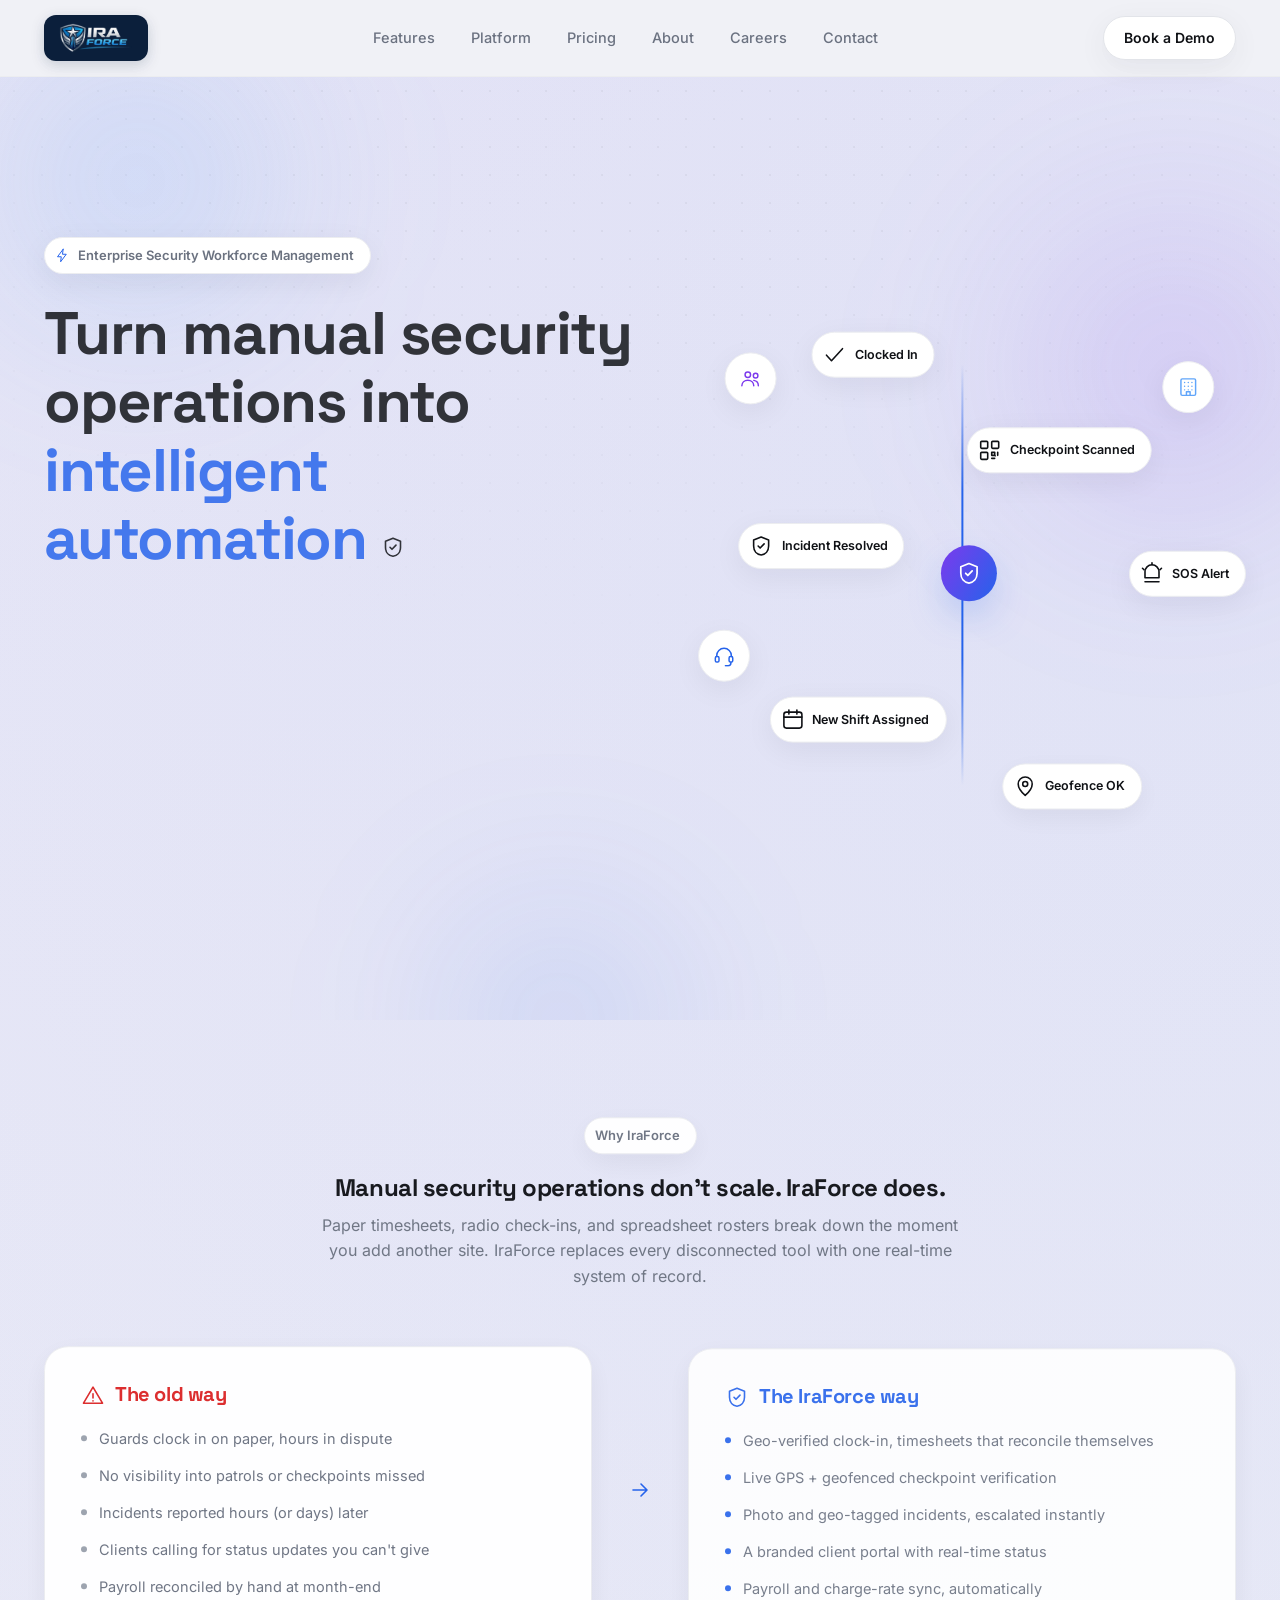
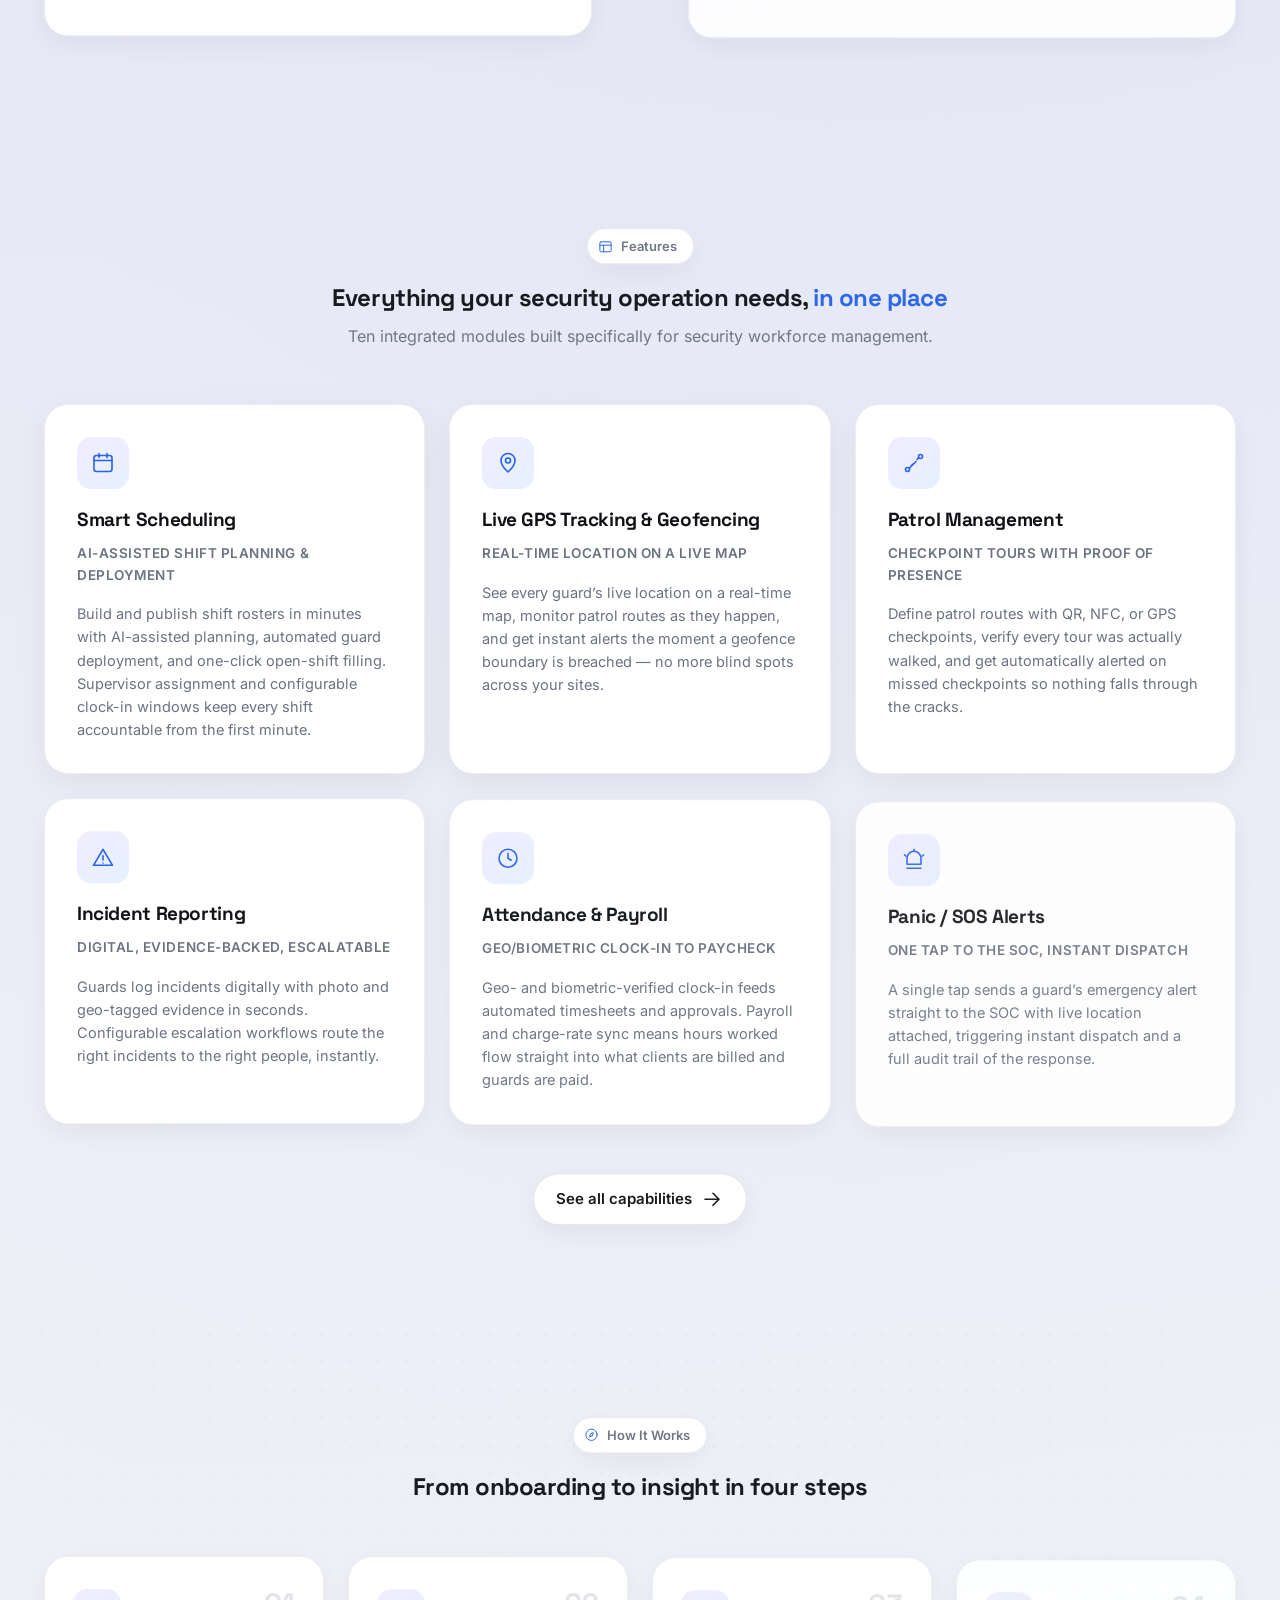
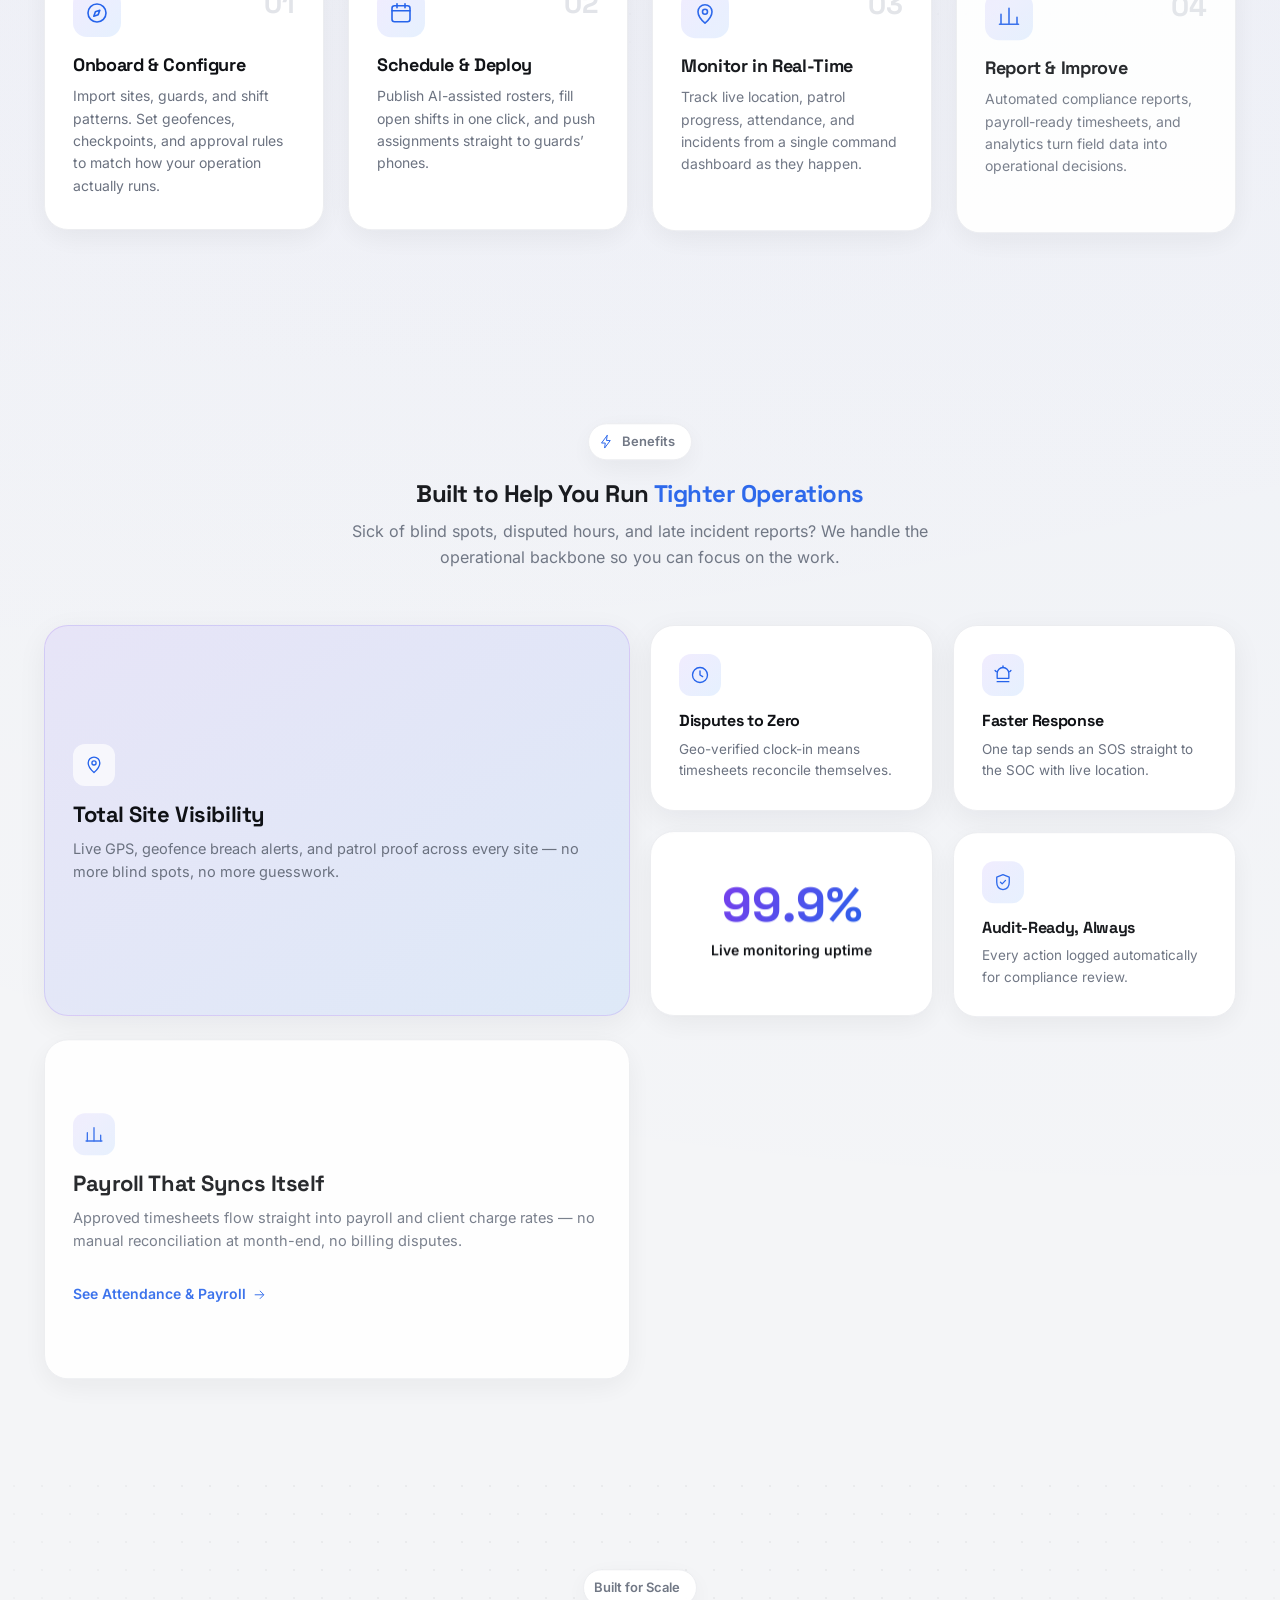
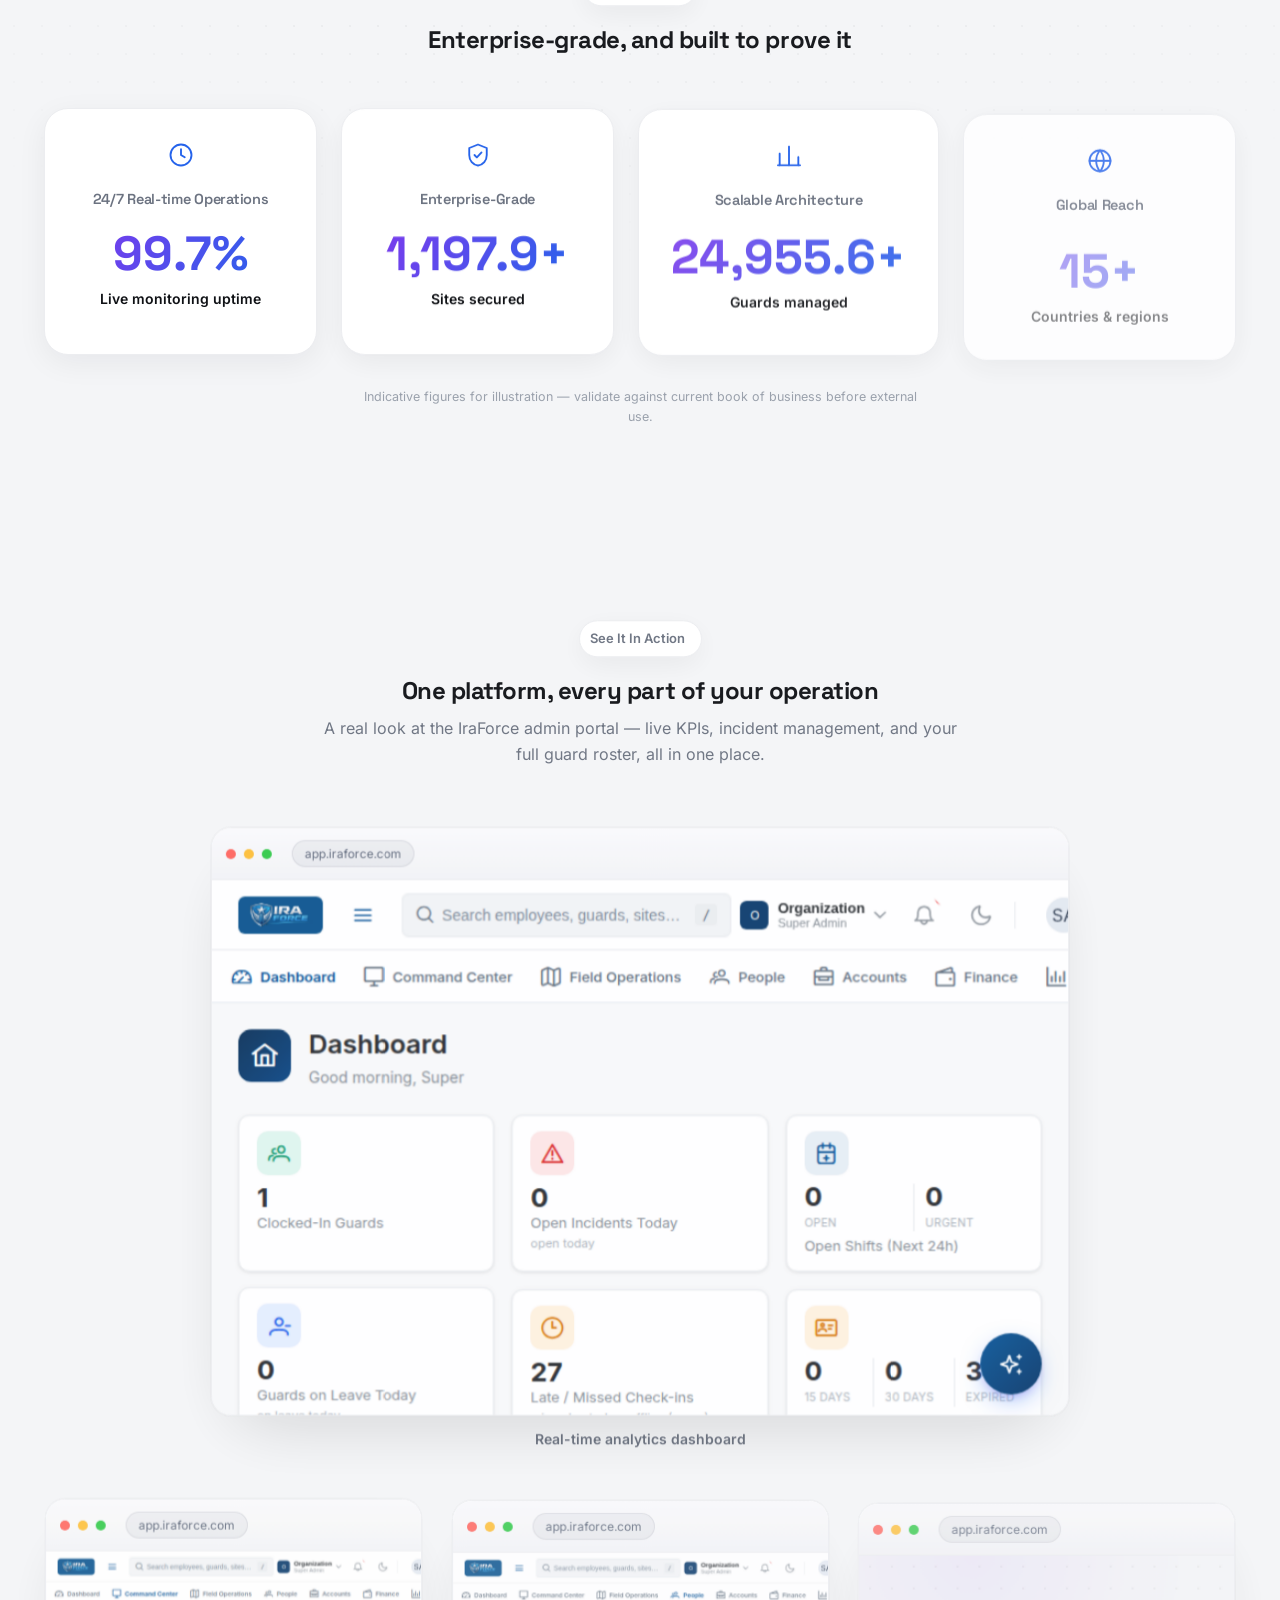
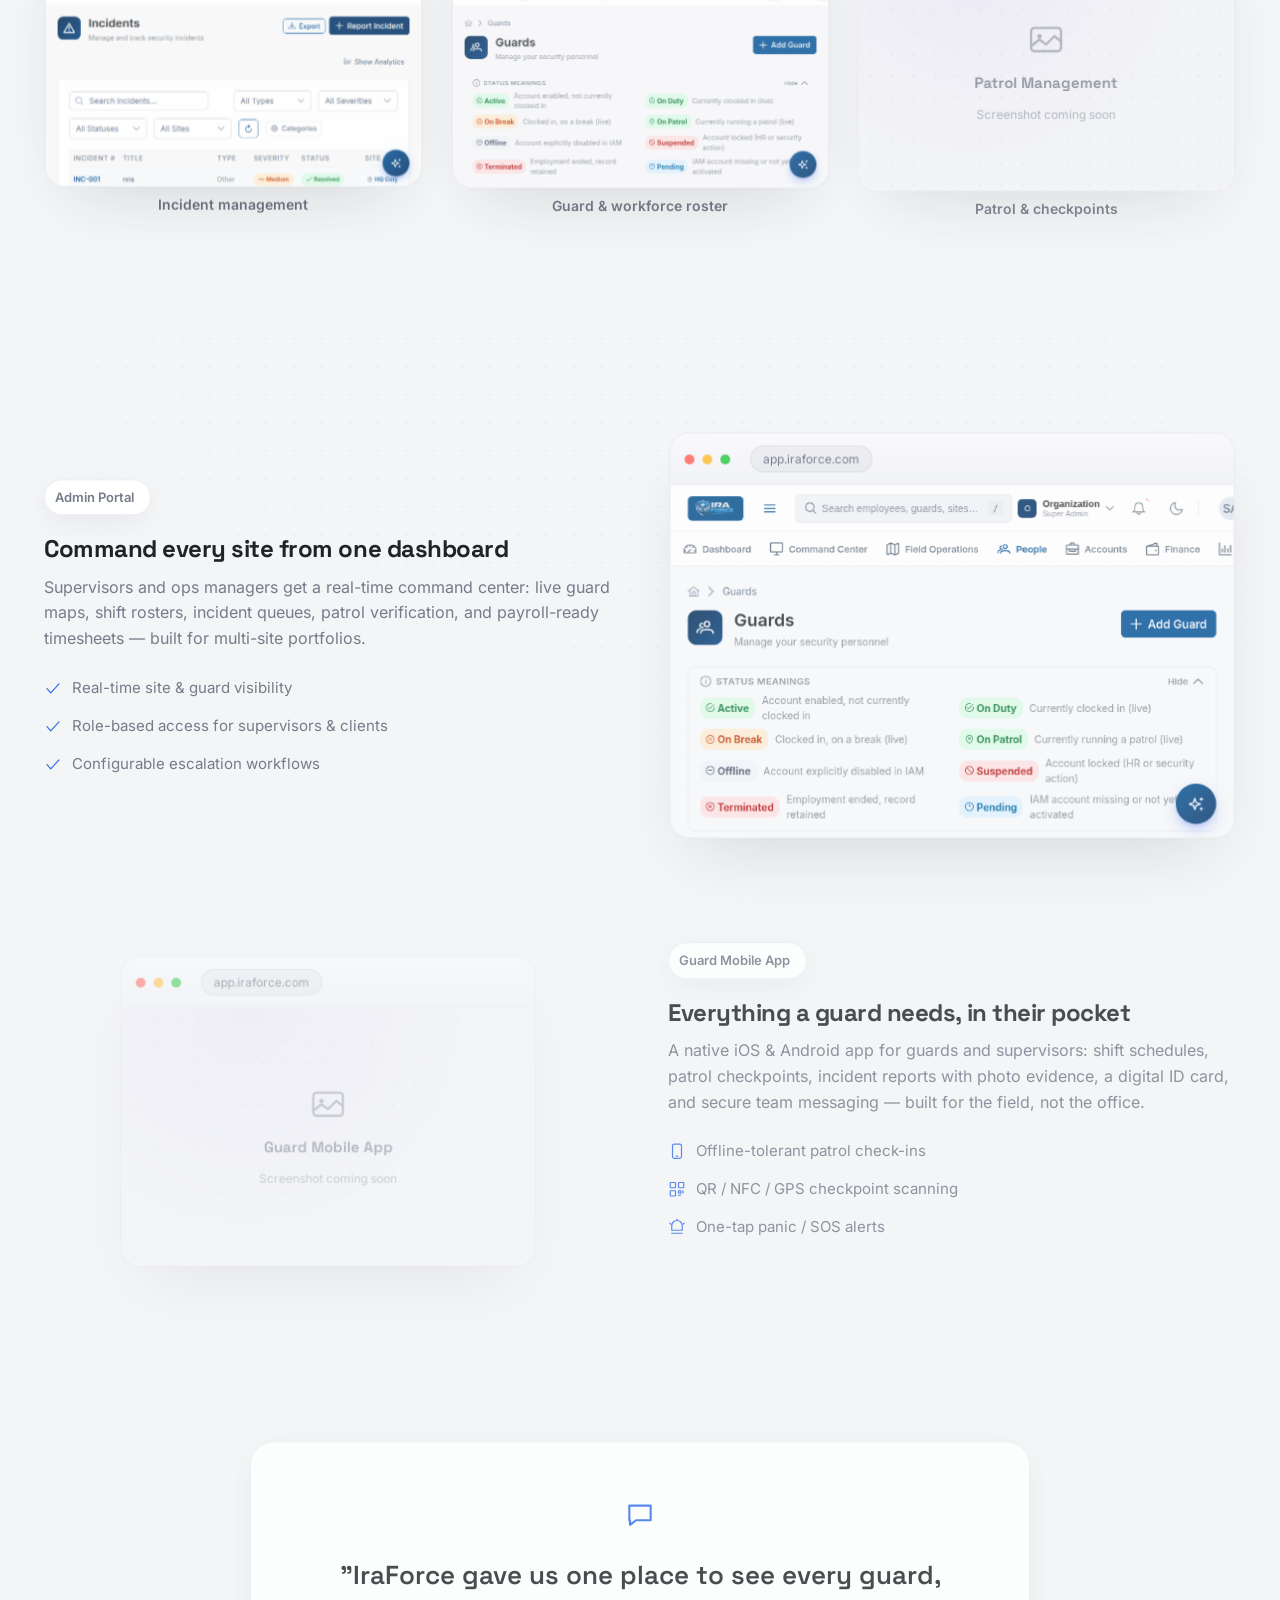
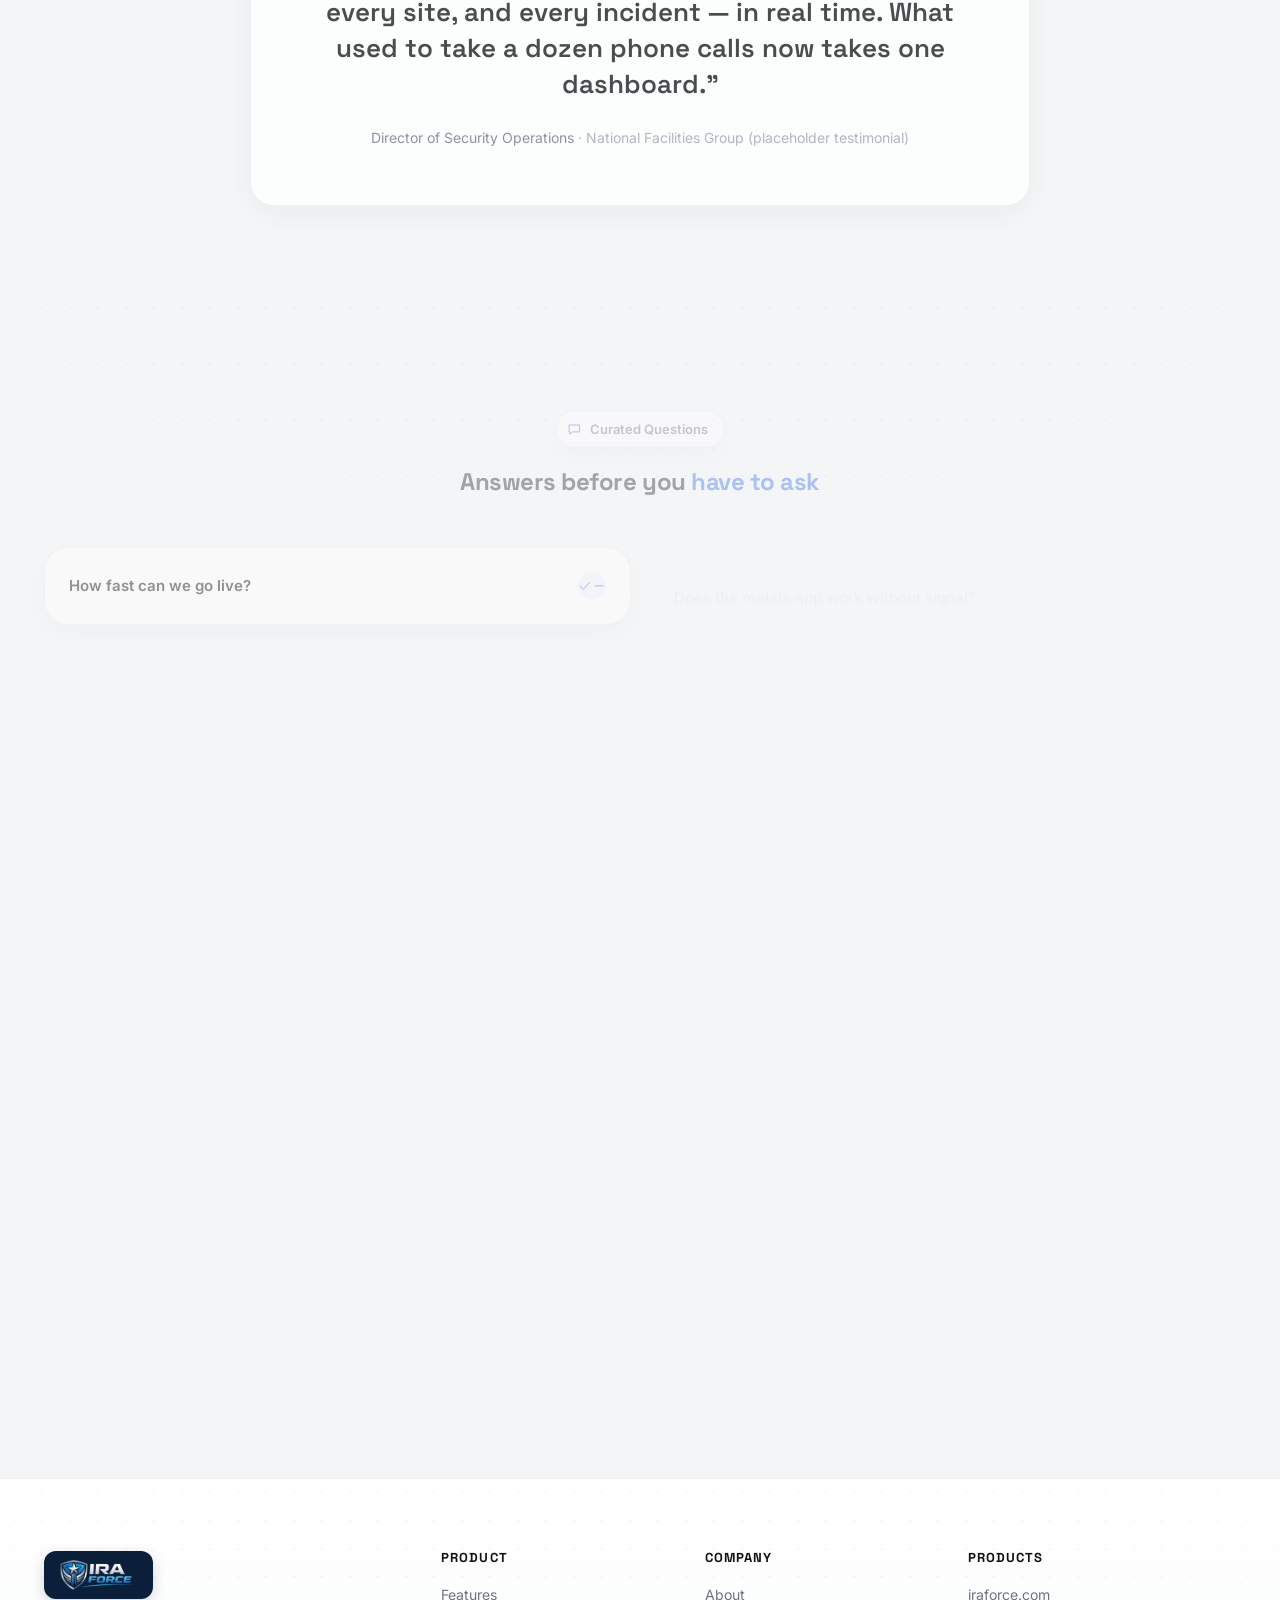
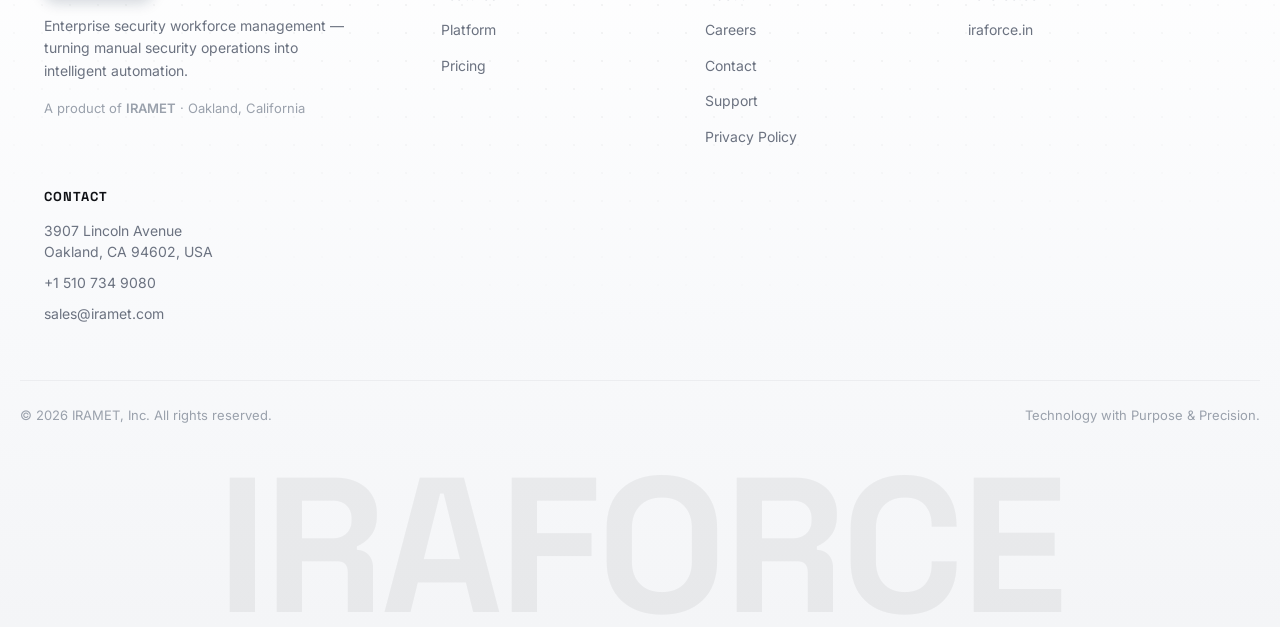
==== commit de7a0282: "Add /support page for App Store support URL Support contact (irametusa@gmail.com), response-time com" ====
--- a/index.html
+++ b/index.html
@@ -5,4 +5,4 @@
       }
     </script><link rel="stylesheet" href="/_astro/Icon.D8QwF3cm.css"><style>.feature-card[data-astro-cid-a5zxh5oa]{flex-direction:column;gap:6px;height:100%;padding:32px;display:flex}.feature-icon[data-astro-cid-a5zxh5oa]{background:var(--gradient-brand-soft);width:52px;height:52px;color:var(--ira-teal);border-radius:14px;justify-content:center;align-items:center;margin-bottom:14px;display:flex}.feature-card[data-astro-cid-a5zxh5oa] h3[data-astro-cid-a5zxh5oa]{margin-bottom:6px;font-size:19px}.feature-short[data-astro-cid-a5zxh5oa]{color:var(--text-secondary);text-transform:uppercase;letter-spacing:.04em;margin-bottom:10px;font-size:13.5px;font-weight:600}.feature-desc[data-astro-cid-a5zxh5oa]{flex:1;margin-bottom:0;font-size:14.5px}.feature-link[data-astro-cid-a5zxh5oa]{color:var(--ira-teal);align-items:center;gap:6px;margin-top:18px;font-size:14px;font-weight:600;display:inline-flex}.feature-link[data-astro-cid-a5zxh5oa] .feature-link-icon{width:16px;height:16px;transition:transform .2s}.feature-link[data-astro-cid-a5zxh5oa]:hover .feature-link-icon{transform:translate(3px)}
 </style><link rel="stylesheet" href="/_astro/index.DcdNYmb2.css"><style>.device-frame[data-astro-cid-5cvqzwvr]{border:1px solid var(--border-soft);background:var(--bg-panel);transform-style:preserve-3d;will-change:transform;border-radius:20px;overflow:hidden;box-shadow:0 30px 70px -24px #11111a29,0 0 0 1px #11111a05}.chrome[data-astro-cid-5cvqzwvr]{border-bottom:1px solid var(--border-soft);background:linear-gradient(#fbfbfd,#f2f3f6);align-items:center;gap:8px;padding:12px 14px;display:flex}.dot[data-astro-cid-5cvqzwvr]{border-radius:50%;width:10px;height:10px;display:inline-block}.dot-red[data-astro-cid-5cvqzwvr]{background:#ff5f57}.dot-yellow[data-astro-cid-5cvqzwvr]{background:#febc2e}.dot-green[data-astro-cid-5cvqzwvr]{background:#28c840}.chrome-url[data-astro-cid-5cvqzwvr]{color:#5b6578;background:#0f172a0d;border:1px solid #0f172a14;border-radius:999px;margin-left:12px;padding:3px 12px;font-size:12px}.frame-body[data-astro-cid-5cvqzwvr]{aspect-ratio:16/10;background:radial-gradient(circle at 30% 0,#7c3aed14,#0000 60%),#f4f5f7;position:relative}.frame-body[data-astro-cid-5cvqzwvr].has-image{background:#eef1f7}.frame-body[data-astro-cid-5cvqzwvr] img[data-astro-cid-5cvqzwvr]{object-fit:cover;object-position:top center;width:100%;height:100%;display:block}.placeholder[data-astro-cid-5cvqzwvr]{color:var(--text-muted);background-image:radial-gradient(#0f11150d 1px,#0000 1px);background-size:22px 22px;flex-direction:column;justify-content:center;align-items:center;gap:10px;display:flex;position:absolute;inset:0}.placeholder[data-astro-cid-5cvqzwvr] span[data-astro-cid-5cvqzwvr]{font-family:var(--font-display);color:var(--text-secondary);font-size:15px;font-weight:600}.placeholder[data-astro-cid-5cvqzwvr] small[data-astro-cid-5cvqzwvr]{color:var(--text-muted);font-size:12px}.frame-glow[data-astro-cid-5cvqzwvr]{background:var(--gradient-radial-glow);pointer-events:none;opacity:.5;z-index:-1;height:60%;position:absolute;inset:-20% -20% auto}
-</style></head><body><a href="#main-content" class="skip-link">Skip to content</a><header class="site-nav" id="site-nav" data-astro-cid-wpvy4v7s><div class="container nav-inner" data-astro-cid-wpvy4v7s><a href="/" class="brand" aria-label="IraForce home" data-astro-cid-wpvy4v7s><img src="/assets/iraforce-logo-trimmed.png" alt="IraForce" class="brand-logo" width="373" height="151" data-astro-cid-wpvy4v7s></a><nav class="nav-links" aria-label="Primary" data-astro-cid-wpvy4v7s><ul data-astro-cid-wpvy4v7s><li data-astro-cid-wpvy4v7s><a href="/features" data-astro-cid-wpvy4v7s>Features</a></li><li data-astro-cid-wpvy4v7s><a href="/platform" data-astro-cid-wpvy4v7s>Platform</a></li><li data-astro-cid-wpvy4v7s><a href="/pricing" data-astro-cid-wpvy4v7s>Pricing</a></li><li data-astro-cid-wpvy4v7s><a href="/about" data-astro-cid-wpvy4v7s>About</a></li><li data-astro-cid-wpvy4v7s><a href="/careers" data-astro-cid-wpvy4v7s>Careers</a></li><li data-astro-cid-wpvy4v7s><a href="/contact" data-astro-cid-wpvy4v7s>Contact</a></li></ul></nav><div class="nav-actions" data-astro-cid-wpvy4v7s><a href="/contact" class="btn btn-secondary nav-cta-secondary" data-astro-cid-wpvy4v7s>Book a Demo</a></div><button class="nav-toggle" id="nav-toggle" aria-expanded="false" aria-controls="mobile-nav" aria-label="Toggle navigation menu" data-astro-cid-wpvy4v7s><span data-astro-cid-wpvy4v7s></span><span data-astro-cid-wpvy4v7s></span><span data-astro-cid-wpvy4v7s></span></button></div><div class="mobile-nav" id="mobile-nav" data-astro-cid-wpvy4v7s><ul data-astro-cid-wpvy4v7s><li data-astro-cid-wpvy4v7s><a href="/features" data-astro-cid-wpvy4v7s>Features</a></li><li data-astro-cid-wpvy4v7s><a href="/platform" data-astro-cid-wpvy4v7s>Platform</a></li><li data-astro-cid-wpvy4v7s><a href="/pricing" data-astro-cid-wpvy4v7s>Pricing</a></li><li data-astro-cid-wpvy4v7s><a href="/about" data-astro-cid-wpvy4v7s>About</a></li><li data-astro-cid-wpvy4v7s><a href="/careers" data-astro-cid-wpvy4v7s>Careers</a></li><li data-astro-cid-wpvy4v7s><a href="/contact" data-astro-cid-wpvy4v7s>Contact</a></li><li data-astro-cid-wpvy4v7s><a href="/contact" class="btn btn-primary btn-block" data-astro-cid-wpvy4v7s>Book a Demo</a></li></ul></div></header><script type="module">var e=document.getElementById(`nav-toggle`),t=document.getElementById(`mobile-nav`);e?.addEventListener(`click`,()=>{let n=t?.classList.toggle(`open`);e.setAttribute(`aria-expanded`,String(!!n))}),t?.querySelectorAll(`a`).forEach(n=>{n.addEventListener(`click`,()=>{t.classList.remove(`open`),e?.setAttribute(`aria-expanded`,`false`)})});</script><main id="main-content"><section class="hero dot-grid" data-hero data-astro-cid-lcdefpme><div class="hero-orbs" aria-hidden="true" data-astro-cid-lcdefpme><span class="orb orb-teal" data-hero-orb data-parallax="0.12" data-astro-cid-lcdefpme></span><span class="orb orb-indigo" data-hero-orb data-parallax="0.2" data-astro-cid-lcdefpme></span><span class="orb orb-blue" data-hero-orb data-parallax="0.16" data-astro-cid-lcdefpme></span></div><div class="container hero-grid" data-astro-cid-lcdefpme><div class="hero-copy" data-astro-cid-lcdefpme><span class="eyebrow" data-hero-eyebrow data-astro-cid-lcdefpme><svg class="icon eyebrow-icon" width="24" height="24" viewBox="0 0 24 24" fill="none" stroke="currentColor" stroke-width="1.6" stroke-linecap="round" stroke-linejoin="round" aria-hidden="true"><path d="M13 2 4 14h6l-1 8 9-12h-6l1-8Z"/></svg> Enterprise Security Workforce Management</span><h1 data-hero-title data-astro-cid-lcdefpme>Turn manual security operations into <span class="gradient-text" data-astro-cid-lcdefpme>intelligent automation</span> <svg class="icon title-glyph" width="24" height="24" viewBox="0 0 24 24" fill="none" stroke="currentColor" stroke-width="1.6" stroke-linecap="round" stroke-linejoin="round" aria-hidden="true"><path d="M12 3 4.5 6v6c0 5 3.2 8.4 7.5 9 4.3-.6 7.5-4 7.5-9V6L12 3Z"/><path d="m9 12 2 2 4-4.2"/></svg></h1><p class="hero-sub" data-hero-sub data-astro-cid-lcdefpme>IraForce unifies scheduling, live GPS tracking, patrol verification, incident reporting, and payroll into one real-time platform — so your guards, supervisors, and clients are always on the same page.</p><div class="hero-cta" data-hero-cta data-astro-cid-lcdefpme><a href="/contact" class="btn btn-primary" data-astro-cid-lcdefpme>Book a Demo <svg class="icon " width="24" height="24" viewBox="0 0 24 24" fill="none" stroke="currentColor" stroke-width="1.6" stroke-linecap="round" stroke-linejoin="round" aria-hidden="true"><path d="M5 12h13M13 6l6 6-6 6"/></svg></a><a href="/features" class="btn btn-secondary" data-astro-cid-lcdefpme>Explore Features</a></div><div class="hero-stats" data-astro-cid-lcdefpme><div class="hero-stat" data-hero-stat data-astro-cid-lcdefpme><strong data-astro-cid-lcdefpme>25,000+</strong><span data-astro-cid-lcdefpme>Guards managed</span></div><div class="hero-stat" data-hero-stat data-astro-cid-lcdefpme><strong data-astro-cid-lcdefpme>1,200+</strong><span data-astro-cid-lcdefpme>Sites secured</span></div><div class="hero-stat" data-hero-stat data-astro-cid-lcdefpme><strong data-astro-cid-lcdefpme>99.9%</strong><span data-astro-cid-lcdefpme>Platform uptime</span></div></div></div><div class="hero-visual" aria-hidden="true" data-astro-cid-lcdefpme><div class="orbit-scene" data-astro-cid-lcdefpme><span class="orbit-hub-line" data-hero-orb data-astro-cid-lcdefpme></span><span class="orbit-hub-node" data-hero-orb data-astro-cid-lcdefpme><svg class="icon " width="24" height="24" viewBox="0 0 24 24" fill="none" stroke="currentColor" stroke-width="1.6" stroke-linecap="round" stroke-linejoin="round" aria-hidden="true"><path d="M12 3 4.5 6v6c0 5 3.2 8.4 7.5 9 4.3-.6 7.5-4 7.5-9V6L12 3Z"/><path d="m9 12 2 2 4-4.2"/></svg></span><div class="orbit-node avatar-node an-1" data-hero-orb data-astro-cid-lcdefpme><span class="avatar-circle avatar-purple" data-astro-cid-lcdefpme><svg class="icon " width="24" height="24" viewBox="0 0 24 24" fill="none" stroke="currentColor" stroke-width="1.6" stroke-linecap="round" stroke-linejoin="round" aria-hidden="true"><circle cx="9" cy="8" r="3"/><path d="M2.5 20c0-3.6 2.9-6 6.5-6s6.5 2.4 6.5 6"/><circle cx="17.5" cy="9" r="2.5"/><path d="M15.5 14.2c2.9.4 5 2.6 5 5.8"/></svg></span></div><div class="orbit-node avatar-node an-2" data-hero-orb data-astro-cid-lcdefpme><span class="avatar-circle avatar-blue" data-astro-cid-lcdefpme><svg class="icon " width="24" height="24" viewBox="0 0 24 24" fill="none" stroke="currentColor" stroke-width="1.6" stroke-linecap="round" stroke-linejoin="round" aria-hidden="true"><path d="M4 13v-1a8 8 0 0 1 16 0v1"/><rect x="2.5" y="13" width="4" height="6" rx="1.5"/><rect x="17.5" y="13" width="4" height="6" rx="1.5"/><path d="M19.5 19.5v.5a3 3 0 0 1-3 3h-3"/></svg></span></div><div class="orbit-node avatar-node an-3" data-hero-orb data-astro-cid-lcdefpme><span class="avatar-circle avatar-teal" data-astro-cid-lcdefpme><svg class="icon " width="24" height="24" viewBox="0 0 24 24" fill="none" stroke="currentColor" stroke-width="1.6" stroke-linecap="round" stroke-linejoin="round" aria-hidden="true"><rect x="4" y="3" width="16" height="18" rx="1.5"/><path d="M8 7h.01M12 7h.01M16 7h.01M8 11h.01M12 11h.01M16 11h.01M8 15h.01M12 15h.01M16 15h.01M10 21v-4h4v4"/></svg></span></div><div class="orbit-node chip-node cn-1" data-hero-orb data-parallax="0.05" data-astro-cid-lcdefpme><svg class="icon chip-icon chip-success" width="24" height="24" viewBox="0 0 24 24" fill="none" stroke="currentColor" stroke-width="1.6" stroke-linecap="round" stroke-linejoin="round" aria-hidden="true"><path d="M4 12.5 9 18 20 6"/></svg> Clocked In</div><div class="orbit-node chip-node cn-2" data-hero-orb data-parallax="0.08" data-astro-cid-lcdefpme><svg class="icon chip-icon chip-blue" width="24" height="24" viewBox="0 0 24 24" fill="none" stroke="currentColor" stroke-width="1.6" stroke-linecap="round" stroke-linejoin="round" aria-hidden="true"><rect x="3" y="3" width="7" height="7" rx="1"/><rect x="14" y="3" width="7" height="7" rx="1"/><rect x="3" y="14" width="7" height="7" rx="1"/><path d="M14 14h3v3h-3zM20 14v3M14 20h3M17.5 17.5h.01"/></svg> Checkpoint Scanned</div><div class="orbit-node chip-node cn-3" data-hero-orb data-parallax="0.06" data-astro-cid-lcdefpme><svg class="icon chip-icon chip-success" width="24" height="24" viewBox="0 0 24 24" fill="none" stroke="currentColor" stroke-width="1.6" stroke-linecap="round" stroke-linejoin="round" aria-hidden="true"><path d="M12 3 4.5 6v6c0 5 3.2 8.4 7.5 9 4.3-.6 7.5-4 7.5-9V6L12 3Z"/><path d="m9 12 2 2 4-4.2"/></svg> Incident Resolved</div><div class="orbit-node chip-node cn-4" data-hero-orb data-parallax="0.1" data-astro-cid-lcdefpme><svg class="icon chip-icon chip-alert" width="24" height="24" viewBox="0 0 24 24" fill="none" stroke="currentColor" stroke-width="1.6" stroke-linecap="round" stroke-linejoin="round" aria-hidden="true"><path d="M12 3a7 7 0 0 1 7 7v6H5v-6a7 7 0 0 1 7-7Z"/><path d="M5 20h14M12 3V1M4 8 2.5 6.5M20 8l1.5-1.5"/></svg> SOS Alert</div><div class="orbit-node chip-node cn-5" data-hero-orb data-parallax="0.07" data-astro-cid-lcdefpme><svg class="icon chip-icon chip-purple" width="24" height="24" viewBox="0 0 24 24" fill="none" stroke="currentColor" stroke-width="1.6" stroke-linecap="round" stroke-linejoin="round" aria-hidden="true"><rect x="3" y="4.5" width="18" height="16" rx="2.5"/><path d="M16 2.5v4M8 2.5v4M3 9.5h18"/></svg> New Shift Assigned</div><div class="orbit-node chip-node cn-6" data-hero-orb data-parallax="0.09" data-astro-cid-lcdefpme><svg class="icon chip-icon chip-blue" width="24" height="24" viewBox="0 0 24 24" fill="none" stroke="currentColor" stroke-width="1.6" stroke-linecap="round" stroke-linejoin="round" aria-hidden="true"><path d="M12 21s7-6.2 7-11.5A7 7 0 0 0 5 9.5C5 14.8 12 21 12 21Z"/><circle cx="12" cy="9.5" r="2.5"/></svg> Geofence OK</div></div></div></div></section><section class="section problem-solution" data-astro-cid-lcdefpme><div class="container" data-astro-cid-lcdefpme><div class="section-head center" data-reveal data-astro-cid-lcdefpme><span class="eyebrow" data-astro-cid-lcdefpme>Why IraForce</span><h2 data-astro-cid-lcdefpme>Manual security operations don't scale. IraForce does.</h2><p data-astro-cid-lcdefpme>Paper timesheets, radio check-ins, and spreadsheet rosters break down the moment you add another site. IraForce replaces every disconnected tool with one real-time system of record.</p></div><div class="ps-grid" data-reveal-group data-astro-cid-lcdefpme><div class="ps-card ps-problem glass-card" data-reveal-item data-astro-cid-lcdefpme><div class="ps-card-inner" data-astro-cid-lcdefpme><h3 data-astro-cid-lcdefpme><svg class="icon " width="24" height="24" viewBox="0 0 24 24" fill="none" stroke="currentColor" stroke-width="1.6" stroke-linecap="round" stroke-linejoin="round" aria-hidden="true"><path d="M12 4 2.5 20h19L12 4Z"/><path d="M12 10.5v4.2M12 17.7h.01"/></svg> The old way</h3><ul data-astro-cid-lcdefpme><li data-astro-cid-lcdefpme>Guards clock in on paper, hours in dispute</li><li data-astro-cid-lcdefpme>No visibility into patrols or checkpoints missed</li><li data-astro-cid-lcdefpme>Incidents reported hours (or days) later</li><li data-astro-cid-lcdefpme>Clients calling for status updates you can't give</li><li data-astro-cid-lcdefpme>Payroll reconciled by hand at month-end</li></ul></div></div><div class="ps-arrow" aria-hidden="true" data-astro-cid-lcdefpme><svg class="icon " width="24" height="24" viewBox="0 0 24 24" fill="none" stroke="currentColor" stroke-width="1.6" stroke-linecap="round" stroke-linejoin="round" aria-hidden="true"><path d="M5 12h13M13 6l6 6-6 6"/></svg></div><div class="ps-card ps-solution glass-card" data-reveal-item data-astro-cid-lcdefpme><div class="ps-card-inner" data-astro-cid-lcdefpme><h3 data-astro-cid-lcdefpme><svg class="icon " width="24" height="24" viewBox="0 0 24 24" fill="none" stroke="currentColor" stroke-width="1.6" stroke-linecap="round" stroke-linejoin="round" aria-hidden="true"><path d="M12 3 4.5 6v6c0 5 3.2 8.4 7.5 9 4.3-.6 7.5-4 7.5-9V6L12 3Z"/><path d="m9 12 2 2 4-4.2"/></svg> The IraForce way</h3><ul data-astro-cid-lcdefpme><li data-astro-cid-lcdefpme>Geo-verified clock-in, timesheets that reconcile themselves</li><li data-astro-cid-lcdefpme>Live GPS + geofenced checkpoint verification</li><li data-astro-cid-lcdefpme>Photo and geo-tagged incidents, escalated instantly</li><li data-astro-cid-lcdefpme>A branded client portal with real-time status</li><li data-astro-cid-lcdefpme>Payroll and charge-rate sync, automatically</li></ul></div></div></div></div></section><section class="section features-band" id="features" data-astro-cid-lcdefpme><div class="container" data-astro-cid-lcdefpme><div class="section-head center" data-reveal data-astro-cid-lcdefpme><span class="eyebrow" data-astro-cid-lcdefpme><svg class="icon eyebrow-icon" width="24" height="24" viewBox="0 0 24 24" fill="none" stroke="currentColor" stroke-width="1.6" stroke-linecap="round" stroke-linejoin="round" aria-hidden="true"><rect x="3" y="4" width="18" height="16" rx="2"/><path d="M3 9.5h18M9 9.5V20"/></svg> Features</span><h2 data-astro-cid-lcdefpme>Everything your security operation needs, <span class="gradient-text" data-astro-cid-lcdefpme>in one place</span></h2><p data-astro-cid-lcdefpme>Ten integrated modules built specifically for security workforce management.</p></div><div class="features-grid" data-reveal-group data-astro-cid-lcdefpme><article class="feature-card glass-card" data-reveal-item data-astro-cid-a5zxh5oa><div class="feature-icon" aria-hidden="true" data-astro-cid-a5zxh5oa><svg class="icon " width="24" height="24" viewBox="0 0 24 24" fill="none" stroke="currentColor" stroke-width="1.6" stroke-linecap="round" stroke-linejoin="round" aria-hidden="true"><rect x="3" y="4.5" width="18" height="16" rx="2.5"/><path d="M16 2.5v4M8 2.5v4M3 9.5h18"/></svg></div><h3 data-astro-cid-a5zxh5oa>Smart Scheduling</h3><p class="feature-short" data-astro-cid-a5zxh5oa>AI-assisted shift planning &amp; deployment</p><p class="feature-desc" data-astro-cid-a5zxh5oa>Build and publish shift rosters in minutes with AI-assisted planning, automated guard deployment, and one-click open-shift filling. Supervisor assignment and configurable clock-in windows keep every shift accountable from the first minute.</p></article><article class="feature-card glass-card" data-reveal-item data-astro-cid-a5zxh5oa><div class="feature-icon" aria-hidden="true" data-astro-cid-a5zxh5oa><svg class="icon " width="24" height="24" viewBox="0 0 24 24" fill="none" stroke="currentColor" stroke-width="1.6" stroke-linecap="round" stroke-linejoin="round" aria-hidden="true"><path d="M12 21s7-6.2 7-11.5A7 7 0 0 0 5 9.5C5 14.8 12 21 12 21Z"/><circle cx="12" cy="9.5" r="2.5"/></svg></div><h3 data-astro-cid-a5zxh5oa>Live GPS Tracking &amp; Geofencing</h3><p class="feature-short" data-astro-cid-a5zxh5oa>Real-time location on a live map</p><p class="feature-desc" data-astro-cid-a5zxh5oa>See every guard’s live location on a real-time map, monitor patrol routes as they happen, and get instant alerts the moment a geofence boundary is breached — no more blind spots across your sites.</p></article><article class="feature-card glass-card" data-reveal-item data-astro-cid-a5zxh5oa><div class="feature-icon" aria-hidden="true" data-astro-cid-a5zxh5oa><svg class="icon " width="24" height="24" viewBox="0 0 24 24" fill="none" stroke="currentColor" stroke-width="1.6" stroke-linecap="round" stroke-linejoin="round" aria-hidden="true"><circle cx="5.5" cy="18.5" r="2"/><circle cx="18.5" cy="5.5" r="2"/><path d="M7.3 17.2 14 10.5M16.7 6.8 15 8.5M9 15l2-2"/></svg></div><h3 data-astro-cid-a5zxh5oa>Patrol Management</h3><p class="feature-short" data-astro-cid-a5zxh5oa>Checkpoint tours with proof of presence</p><p class="feature-desc" data-astro-cid-a5zxh5oa>Define patrol routes with QR, NFC, or GPS checkpoints, verify every tour was actually walked, and get automatically alerted on missed checkpoints so nothing falls through the cracks.</p></article><article class="feature-card glass-card" data-reveal-item data-astro-cid-a5zxh5oa><div class="feature-icon" aria-hidden="true" data-astro-cid-a5zxh5oa><svg class="icon " width="24" height="24" viewBox="0 0 24 24" fill="none" stroke="currentColor" stroke-width="1.6" stroke-linecap="round" stroke-linejoin="round" aria-hidden="true"><path d="M12 4 2.5 20h19L12 4Z"/><path d="M12 10.5v4.2M12 17.7h.01"/></svg></div><h3 data-astro-cid-a5zxh5oa>Incident Reporting</h3><p class="feature-short" data-astro-cid-a5zxh5oa>Digital, evidence-backed, escalatable</p><p class="feature-desc" data-astro-cid-a5zxh5oa>Guards log incidents digitally with photo and geo-tagged evidence in seconds. Configurable escalation workflows route the right incidents to the right people, instantly.</p></article><article class="feature-card glass-card" data-reveal-item data-astro-cid-a5zxh5oa><div class="feature-icon" aria-hidden="true" data-astro-cid-a5zxh5oa><svg class="icon " width="24" height="24" viewBox="0 0 24 24" fill="none" stroke="currentColor" stroke-width="1.6" stroke-linecap="round" stroke-linejoin="round" aria-hidden="true"><circle cx="12" cy="12" r="9"/><path d="M12 7v5l3.2 2"/></svg></div><h3 data-astro-cid-a5zxh5oa>Attendance &amp; Payroll</h3><p class="feature-short" data-astro-cid-a5zxh5oa>Geo/biometric clock-in to paycheck</p><p class="feature-desc" data-astro-cid-a5zxh5oa>Geo- and biometric-verified clock-in feeds automated timesheets and approvals. Payroll and charge-rate sync means hours worked flow straight into what clients are billed and guards are paid.</p></article><article class="feature-card glass-card" data-reveal-item data-astro-cid-a5zxh5oa><div class="feature-icon" aria-hidden="true" data-astro-cid-a5zxh5oa><svg class="icon " width="24" height="24" viewBox="0 0 24 24" fill="none" stroke="currentColor" stroke-width="1.6" stroke-linecap="round" stroke-linejoin="round" aria-hidden="true"><path d="M12 3a7 7 0 0 1 7 7v6H5v-6a7 7 0 0 1 7-7Z"/><path d="M5 20h14M12 3V1M4 8 2.5 6.5M20 8l1.5-1.5"/></svg></div><h3 data-astro-cid-a5zxh5oa>Panic / SOS Alerts</h3><p class="feature-short" data-astro-cid-a5zxh5oa>One tap to the SOC, instant dispatch</p><p class="feature-desc" data-astro-cid-a5zxh5oa>A single tap sends a guard’s emergency alert straight to the SOC with live location attached, triggering instant dispatch and a full audit trail of the response.</p></article></div><div class="features-more" data-reveal data-astro-cid-lcdefpme><a href="/features" class="btn btn-secondary" data-astro-cid-lcdefpme>See all capabilities <svg class="icon " width="24" height="24" viewBox="0 0 24 24" fill="none" stroke="currentColor" stroke-width="1.6" stroke-linecap="round" stroke-linejoin="round" aria-hidden="true"><path d="M5 12h13M13 6l6 6-6 6"/></svg></a></div></div></section><section class="section how-it-works dot-grid" data-astro-cid-lcdefpme><div class="container" data-astro-cid-lcdefpme><div class="section-head center" data-reveal data-astro-cid-lcdefpme><span class="eyebrow" data-astro-cid-lcdefpme><svg class="icon eyebrow-icon" width="24" height="24" viewBox="0 0 24 24" fill="none" stroke="currentColor" stroke-width="1.6" stroke-linecap="round" stroke-linejoin="round" aria-hidden="true"><circle cx="12" cy="12" r="9"/><path d="m14.8 9.2-1.6 4.4-4.4 1.6 1.6-4.4z"/></svg> How It Works</span><h2 data-astro-cid-lcdefpme>From onboarding to insight in four steps</h2></div><div class="steps-grid" data-reveal-group data-astro-cid-lcdefpme><div class="step-card glass-card" data-reveal-item data-astro-cid-lcdefpme><span class="step-number" data-astro-cid-lcdefpme>01</span><div class="step-icon" data-astro-cid-lcdefpme><svg class="icon " width="24" height="24" viewBox="0 0 24 24" fill="none" stroke="currentColor" stroke-width="1.6" stroke-linecap="round" stroke-linejoin="round" aria-hidden="true"><circle cx="12" cy="12" r="9"/><path d="m14.8 9.2-1.6 4.4-4.4 1.6 1.6-4.4z"/></svg></div><h3 data-astro-cid-lcdefpme>Onboard &amp; Configure</h3><p data-astro-cid-lcdefpme>Import sites, guards, and shift patterns. Set geofences, checkpoints, and approval rules to match how your operation actually runs.</p></div><div class="step-card glass-card" data-reveal-item data-astro-cid-lcdefpme><span class="step-number" data-astro-cid-lcdefpme>02</span><div class="step-icon" data-astro-cid-lcdefpme><svg class="icon " width="24" height="24" viewBox="0 0 24 24" fill="none" stroke="currentColor" stroke-width="1.6" stroke-linecap="round" stroke-linejoin="round" aria-hidden="true"><rect x="3" y="4.5" width="18" height="16" rx="2.5"/><path d="M16 2.5v4M8 2.5v4M3 9.5h18"/></svg></div><h3 data-astro-cid-lcdefpme>Schedule &amp; Deploy</h3><p data-astro-cid-lcdefpme>Publish AI-assisted rosters, fill open shifts in one click, and push assignments straight to guards’ phones.</p></div><div class="step-card glass-card" data-reveal-item data-astro-cid-lcdefpme><span class="step-number" data-astro-cid-lcdefpme>03</span><div class="step-icon" data-astro-cid-lcdefpme><svg class="icon " width="24" height="24" viewBox="0 0 24 24" fill="none" stroke="currentColor" stroke-width="1.6" stroke-linecap="round" stroke-linejoin="round" aria-hidden="true"><path d="M12 21s7-6.2 7-11.5A7 7 0 0 0 5 9.5C5 14.8 12 21 12 21Z"/><circle cx="12" cy="9.5" r="2.5"/></svg></div><h3 data-astro-cid-lcdefpme>Monitor in Real-Time</h3><p data-astro-cid-lcdefpme>Track live location, patrol progress, attendance, and incidents from a single command dashboard as they happen.</p></div><div class="step-card glass-card" data-reveal-item data-astro-cid-lcdefpme><span class="step-number" data-astro-cid-lcdefpme>04</span><div class="step-icon" data-astro-cid-lcdefpme><svg class="icon " width="24" height="24" viewBox="0 0 24 24" fill="none" stroke="currentColor" stroke-width="1.6" stroke-linecap="round" stroke-linejoin="round" aria-hidden="true"><path d="M4 20V10M12 20V4M20 20v-7"/><path d="M2.5 20h19"/></svg></div><h3 data-astro-cid-lcdefpme>Report &amp; Improve</h3><p data-astro-cid-lcdefpme>Automated compliance reports, payroll-ready timesheets, and analytics turn field data into operational decisions.</p></div></div></div></section><section class="section benefits-band" data-astro-cid-lcdefpme><div class="container" data-astro-cid-lcdefpme><div class="section-head center" data-reveal data-astro-cid-lcdefpme><span class="eyebrow" data-astro-cid-lcdefpme><svg class="icon eyebrow-icon" width="24" height="24" viewBox="0 0 24 24" fill="none" stroke="currentColor" stroke-width="1.6" stroke-linecap="round" stroke-linejoin="round" aria-hidden="true"><path d="M13 2 4 14h6l-1 8 9-12h-6l1-8Z"/></svg> Benefits</span><h2 data-astro-cid-lcdefpme>Built to Help You Run <span class="gradient-text" data-astro-cid-lcdefpme>Tighter Operations</span></h2><p data-astro-cid-lcdefpme>Sick of blind spots, disputed hours, and late incident reports? We handle the operational backbone so you can focus on the work.</p></div><div class="bento-grid" data-reveal-group data-astro-cid-lcdefpme><div class="bento-card bento-lg bento-gradient" data-reveal-item data-astro-cid-lcdefpme><div class="bento-icon bento-icon-light" data-astro-cid-lcdefpme><svg class="icon " width="24" height="24" viewBox="0 0 24 24" fill="none" stroke="currentColor" stroke-width="1.6" stroke-linecap="round" stroke-linejoin="round" aria-hidden="true"><path d="M12 21s7-6.2 7-11.5A7 7 0 0 0 5 9.5C5 14.8 12 21 12 21Z"/><circle cx="12" cy="9.5" r="2.5"/></svg></div><h3 data-astro-cid-lcdefpme>Total Site Visibility</h3><p data-astro-cid-lcdefpme>Live GPS, geofence breach alerts, and patrol proof across every site — no more blind spots, no more guesswork.</p></div><div class="bento-card bento-sm" data-reveal-item data-astro-cid-lcdefpme><div class="bento-icon" data-astro-cid-lcdefpme><svg class="icon " width="24" height="24" viewBox="0 0 24 24" fill="none" stroke="currentColor" stroke-width="1.6" stroke-linecap="round" stroke-linejoin="round" aria-hidden="true"><circle cx="12" cy="12" r="9"/><path d="M12 7v5l3.2 2"/></svg></div><h4 data-astro-cid-lcdefpme>Disputes to Zero</h4><p data-astro-cid-lcdefpme>Geo-verified clock-in means timesheets reconcile themselves.</p></div><div class="bento-card bento-sm" data-reveal-item data-astro-cid-lcdefpme><div class="bento-icon" data-astro-cid-lcdefpme><svg class="icon " width="24" height="24" viewBox="0 0 24 24" fill="none" stroke="currentColor" stroke-width="1.6" stroke-linecap="round" stroke-linejoin="round" aria-hidden="true"><path d="M12 3a7 7 0 0 1 7 7v6H5v-6a7 7 0 0 1 7-7Z"/><path d="M5 20h14M12 3V1M4 8 2.5 6.5M20 8l1.5-1.5"/></svg></div><h4 data-astro-cid-lcdefpme>Faster Response</h4><p data-astro-cid-lcdefpme>One tap sends an SOS straight to the SOC with live location.</p></div><div class="bento-card bento-sm bento-stat" data-reveal-item data-astro-cid-lcdefpme><div class="stat-card" data-reveal-item data-astro-cid-4ys5yju5><div class="stat-value" data-astro-cid-4ys5yju5><span data-countup="99.9" data-countup-suffix="%" data-astro-cid-4ys5yju5>0%</span></div><p class="stat-label" data-astro-cid-4ys5yju5>Live monitoring uptime</p></div></div><div class="bento-card bento-sm" data-reveal-item data-astro-cid-lcdefpme><div class="bento-icon" data-astro-cid-lcdefpme><svg class="icon " width="24" height="24" viewBox="0 0 24 24" fill="none" stroke="currentColor" stroke-width="1.6" stroke-linecap="round" stroke-linejoin="round" aria-hidden="true"><path d="M12 3 4.5 6v6c0 5 3.2 8.4 7.5 9 4.3-.6 7.5-4 7.5-9V6L12 3Z"/><path d="m9 12 2 2 4-4.2"/></svg></div><h4 data-astro-cid-lcdefpme>Audit-Ready, Always</h4><p data-astro-cid-lcdefpme>Every action logged automatically for compliance review.</p></div><div class="bento-card bento-lg" data-reveal-item data-astro-cid-lcdefpme><div class="bento-icon" data-astro-cid-lcdefpme><svg class="icon " width="24" height="24" viewBox="0 0 24 24" fill="none" stroke="currentColor" stroke-width="1.6" stroke-linecap="round" stroke-linejoin="round" aria-hidden="true"><path d="M4 20V10M12 20V4M20 20v-7"/><path d="M2.5 20h19"/></svg></div><h3 data-astro-cid-lcdefpme>Payroll That Syncs Itself</h3><p data-astro-cid-lcdefpme>Approved timesheets flow straight into payroll and client charge rates — no manual reconciliation at month-end, no billing disputes.</p><a href="/features" class="bento-link" data-astro-cid-lcdefpme>See Attendance & Payroll <svg class="icon " width="24" height="24" viewBox="0 0 24 24" fill="none" stroke="currentColor" stroke-width="1.6" stroke-linecap="round" stroke-linejoin="round" aria-hidden="true"><path d="M5 12h13M13 6l6 6-6 6"/></svg></a></div></div></div></section><section class="section stats-strip dot-grid" data-astro-cid-lcdefpme><div class="container" data-astro-cid-lcdefpme><div class="section-head center" data-reveal data-astro-cid-lcdefpme><span class="eyebrow" data-astro-cid-lcdefpme>Built for Scale</span><h2 data-astro-cid-lcdefpme>Enterprise-grade, and built to prove it</h2></div><div class="stats-grid" data-reveal-group data-astro-cid-lcdefpme><div data-reveal-item class="stat-diff glass-card" data-astro-cid-lcdefpme><svg class="icon stat-diff-icon" width="24" height="24" viewBox="0 0 24 24" fill="none" stroke="currentColor" stroke-width="1.6" stroke-linecap="round" stroke-linejoin="round" aria-hidden="true"><circle cx="12" cy="12" r="9"/><path d="M12 7v5l3.2 2"/></svg><h4 data-astro-cid-lcdefpme>24/7 Real-time Operations</h4><div class="stat-card" data-reveal-item data-astro-cid-4ys5yju5><div class="stat-value" data-astro-cid-4ys5yju5><span data-countup="99.9" data-countup-suffix="%" data-astro-cid-4ys5yju5>0%</span></div><p class="stat-label" data-astro-cid-4ys5yju5>Live monitoring uptime</p></div></div><div data-reveal-item class="stat-diff glass-card" data-astro-cid-lcdefpme><svg class="icon stat-diff-icon" width="24" height="24" viewBox="0 0 24 24" fill="none" stroke="currentColor" stroke-width="1.6" stroke-linecap="round" stroke-linejoin="round" aria-hidden="true"><path d="M12 3 4.5 6v6c0 5 3.2 8.4 7.5 9 4.3-.6 7.5-4 7.5-9V6L12 3Z"/><path d="m9 12 2 2 4-4.2"/></svg><h4 data-astro-cid-lcdefpme>Enterprise-Grade</h4><div class="stat-card" data-reveal-item data-astro-cid-4ys5yju5><div class="stat-value" data-astro-cid-4ys5yju5><span data-countup="1200" data-countup-suffix="+" data-astro-cid-4ys5yju5>0+</span></div><p class="stat-label" data-astro-cid-4ys5yju5>Sites secured</p></div></div><div data-reveal-item class="stat-diff glass-card" data-astro-cid-lcdefpme><svg class="icon stat-diff-icon" width="24" height="24" viewBox="0 0 24 24" fill="none" stroke="currentColor" stroke-width="1.6" stroke-linecap="round" stroke-linejoin="round" aria-hidden="true"><path d="M4 20V10M12 20V4M20 20v-7"/><path d="M2.5 20h19"/></svg><h4 data-astro-cid-lcdefpme>Scalable Architecture</h4><div class="stat-card" data-reveal-item data-astro-cid-4ys5yju5><div class="stat-value" data-astro-cid-4ys5yju5><span data-countup="25000" data-countup-suffix="+" data-astro-cid-4ys5yju5>0+</span></div><p class="stat-label" data-astro-cid-4ys5yju5>Guards managed</p></div></div><div data-reveal-item class="stat-diff glass-card" data-astro-cid-lcdefpme><svg class="icon stat-diff-icon" width="24" height="24" viewBox="0 0 24 24" fill="none" stroke="currentColor" stroke-width="1.6" stroke-linecap="round" stroke-linejoin="round" aria-hidden="true"><circle cx="12" cy="12" r="9"/><path d="M3 12h18M12 3a14 14 0 0 1 0 18 14 14 0 0 1 0-18Z"/></svg><h4 data-astro-cid-lcdefpme>Global Reach</h4><div class="stat-card" data-reveal-item data-astro-cid-4ys5yju5><div class="stat-value" data-astro-cid-4ys5yju5><span data-countup="15" data-countup-suffix="+" data-astro-cid-4ys5yju5>0+</span></div><p class="stat-label" data-astro-cid-4ys5yju5>Countries &amp; regions</p></div></div></div><p class="stats-note" data-astro-cid-lcdefpme>Indicative figures for illustration — validate against current book of business before external use.</p></div></section><section class="section showcase-band" id="see-it-in-action" data-astro-cid-lcdefpme><div class="container" data-astro-cid-lcdefpme><div class="section-head center" data-reveal data-astro-cid-lcdefpme><span class="eyebrow" data-astro-cid-lcdefpme>See It In Action</span><h2 data-astro-cid-lcdefpme>One platform, every part of your operation</h2><p data-astro-cid-lcdefpme>A real look at the IraForce admin portal — live KPIs, incident management, and your full guard roster, all in one place.</p></div><div class="showcase-featured" data-reveal data-astro-cid-lcdefpme><div class="device-frame showcase-hero-frame" data-tilt data-astro-cid-5cvqzwvr><div class="chrome" aria-hidden="true" data-astro-cid-5cvqzwvr><span class="dot dot-red" data-astro-cid-5cvqzwvr></span><span class="dot dot-yellow" data-astro-cid-5cvqzwvr></span><span class="dot dot-green" data-astro-cid-5cvqzwvr></span><span class="chrome-url" data-astro-cid-5cvqzwvr>app.iraforce.com</span></div><div class="frame-body has-image" data-astro-cid-5cvqzwvr><img src="/screenshots/dashboard.png" alt="IraForce admin dashboard with real-time KPI cards and live map" loading="lazy" decoding="async" data-astro-cid-5cvqzwvr><div class="frame-glow" aria-hidden="true" data-astro-cid-5cvqzwvr></div></div></div><p class="showcase-caption" data-astro-cid-lcdefpme>Real-time analytics dashboard</p></div><div class="showcase-gallery" data-reveal-group data-astro-cid-lcdefpme><div class="showcase-item" data-reveal-item data-astro-cid-lcdefpme><div class="device-frame " data-tilt data-astro-cid-5cvqzwvr><div class="chrome" aria-hidden="true" data-astro-cid-5cvqzwvr><span class="dot dot-red" data-astro-cid-5cvqzwvr></span><span class="dot dot-yellow" data-astro-cid-5cvqzwvr></span><span class="dot dot-green" data-astro-cid-5cvqzwvr></span><span class="chrome-url" data-astro-cid-5cvqzwvr>app.iraforce.com</span></div><div class="frame-body has-image" data-astro-cid-5cvqzwvr><img src="/screenshots/incidents.png" alt="IraForce incident management view with escalation status" loading="lazy" decoding="async" data-astro-cid-5cvqzwvr><div class="frame-glow" aria-hidden="true" data-astro-cid-5cvqzwvr></div></div></div><p class="showcase-caption" data-astro-cid-lcdefpme>Incident management</p></div><div class="showcase-item" data-reveal-item data-astro-cid-lcdefpme><div class="device-frame " data-tilt data-astro-cid-5cvqzwvr><div class="chrome" aria-hidden="true" data-astro-cid-5cvqzwvr><span class="dot dot-red" data-astro-cid-5cvqzwvr></span><span class="dot dot-yellow" data-astro-cid-5cvqzwvr></span><span class="dot dot-green" data-astro-cid-5cvqzwvr></span><span class="chrome-url" data-astro-cid-5cvqzwvr>app.iraforce.com</span></div><div class="frame-body has-image" data-astro-cid-5cvqzwvr><img src="/screenshots/guards.png" alt="IraForce guard and workforce roster view" loading="lazy" decoding="async" data-astro-cid-5cvqzwvr><div class="frame-glow" aria-hidden="true" data-astro-cid-5cvqzwvr></div></div></div><p class="showcase-caption" data-astro-cid-lcdefpme>Guard &amp; workforce roster</p></div><div class="showcase-item" data-reveal-item data-astro-cid-lcdefpme><div class="device-frame " data-tilt data-astro-cid-5cvqzwvr><div class="chrome" aria-hidden="true" data-astro-cid-5cvqzwvr><span class="dot dot-red" data-astro-cid-5cvqzwvr></span><span class="dot dot-yellow" data-astro-cid-5cvqzwvr></span><span class="dot dot-green" data-astro-cid-5cvqzwvr></span><span class="chrome-url" data-astro-cid-5cvqzwvr>app.iraforce.com</span></div><div class="frame-body " data-astro-cid-5cvqzwvr><div class="placeholder" role="img" aria-label="IraForce patrol and checkpoint verification screen" data-astro-cid-5cvqzwvr><svg width="40" height="40" viewBox="0 0 24 24" fill="none" stroke="currentColor" stroke-width="1.4" data-astro-cid-5cvqzwvr><rect x="3" y="4" width="18" height="14" rx="2" data-astro-cid-5cvqzwvr></rect><path d="m3 15 5-4 4 3 5-5 4 3" data-astro-cid-5cvqzwvr></path><circle cx="8" cy="9" r="1.4" fill="currentColor" stroke="none" data-astro-cid-5cvqzwvr></circle></svg><span data-astro-cid-5cvqzwvr>Patrol Management</span><small data-astro-cid-5cvqzwvr>Screenshot coming soon</small></div><div class="frame-glow" aria-hidden="true" data-astro-cid-5cvqzwvr></div></div></div><p class="showcase-caption" data-astro-cid-lcdefpme>Patrol &amp; checkpoints</p></div></div></div></section><section class="section platform-band dot-grid" data-astro-cid-lcdefpme><div class="container platform-grid" data-astro-cid-lcdefpme><div class="platform-copy" data-reveal data-astro-cid-lcdefpme><span class="eyebrow" data-astro-cid-lcdefpme>Admin Portal</span><h2 data-astro-cid-lcdefpme>Command every site from one dashboard</h2><p data-astro-cid-lcdefpme>Supervisors and ops managers get a real-time command center: live guard maps, shift rosters, incident queues, patrol verification, and payroll-ready timesheets — built for multi-site portfolios.</p><ul class="platform-list" data-astro-cid-lcdefpme><li data-astro-cid-lcdefpme><svg class="icon " width="24" height="24" viewBox="0 0 24 24" fill="none" stroke="currentColor" stroke-width="1.6" stroke-linecap="round" stroke-linejoin="round" aria-hidden="true"><path d="M4 12.5 9 18 20 6"/></svg> Real-time site & guard visibility</li><li data-astro-cid-lcdefpme><svg class="icon " width="24" height="24" viewBox="0 0 24 24" fill="none" stroke="currentColor" stroke-width="1.6" stroke-linecap="round" stroke-linejoin="round" aria-hidden="true"><path d="M4 12.5 9 18 20 6"/></svg> Role-based access for supervisors & clients</li><li data-astro-cid-lcdefpme><svg class="icon " width="24" height="24" viewBox="0 0 24 24" fill="none" stroke="currentColor" stroke-width="1.6" stroke-linecap="round" stroke-linejoin="round" aria-hidden="true"><path d="M4 12.5 9 18 20 6"/></svg> Configurable escalation workflows</li></ul></div><div class="platform-visual" data-reveal data-astro-cid-lcdefpme><div class="device-frame " data-tilt data-astro-cid-5cvqzwvr><div class="chrome" aria-hidden="true" data-astro-cid-5cvqzwvr><span class="dot dot-red" data-astro-cid-5cvqzwvr></span><span class="dot dot-yellow" data-astro-cid-5cvqzwvr></span><span class="dot dot-green" data-astro-cid-5cvqzwvr></span><span class="chrome-url" data-astro-cid-5cvqzwvr>app.iraforce.com</span></div><div class="frame-body has-image" data-astro-cid-5cvqzwvr><img src="/screenshots/guards.png" alt="IraForce guard and workforce roster view" loading="lazy" decoding="async" data-astro-cid-5cvqzwvr><div class="frame-glow" aria-hidden="true" data-astro-cid-5cvqzwvr></div></div></div></div></div><div class="container platform-grid platform-grid-reverse" data-astro-cid-lcdefpme><div class="platform-visual mobile-visual" data-reveal data-astro-cid-lcdefpme><div class="device-frame " data-tilt data-astro-cid-5cvqzwvr><div class="chrome" aria-hidden="true" data-astro-cid-5cvqzwvr><span class="dot dot-red" data-astro-cid-5cvqzwvr></span><span class="dot dot-yellow" data-astro-cid-5cvqzwvr></span><span class="dot dot-green" data-astro-cid-5cvqzwvr></span><span class="chrome-url" data-astro-cid-5cvqzwvr>app.iraforce.com</span></div><div class="frame-body " data-astro-cid-5cvqzwvr><div class="placeholder" role="img" aria-label="IraForce guard mobile app patrol screen" data-astro-cid-5cvqzwvr><svg width="40" height="40" viewBox="0 0 24 24" fill="none" stroke="currentColor" stroke-width="1.4" data-astro-cid-5cvqzwvr><rect x="3" y="4" width="18" height="14" rx="2" data-astro-cid-5cvqzwvr></rect><path d="m3 15 5-4 4 3 5-5 4 3" data-astro-cid-5cvqzwvr></path><circle cx="8" cy="9" r="1.4" fill="currentColor" stroke="none" data-astro-cid-5cvqzwvr></circle></svg><span data-astro-cid-5cvqzwvr>Guard Mobile App</span><small data-astro-cid-5cvqzwvr>Screenshot coming soon</small></div><div class="frame-glow" aria-hidden="true" data-astro-cid-5cvqzwvr></div></div></div></div><div class="platform-copy" data-reveal data-astro-cid-lcdefpme><span class="eyebrow" data-astro-cid-lcdefpme>Guard Mobile App</span><h2 data-astro-cid-lcdefpme>Everything a guard needs, in their pocket</h2><p data-astro-cid-lcdefpme>A native iOS &amp; Android app for guards and supervisors: shift schedules, patrol checkpoints, incident reports with photo evidence, a digital ID card, and secure team messaging — built for the field, not the office.</p><ul class="platform-list" data-astro-cid-lcdefpme><li data-astro-cid-lcdefpme><svg class="icon " width="24" height="24" viewBox="0 0 24 24" fill="none" stroke="currentColor" stroke-width="1.6" stroke-linecap="round" stroke-linejoin="round" aria-hidden="true"><rect x="6" y="2.5" width="12" height="19" rx="2.4"/><path d="M11 18.5h2"/></svg> Offline-tolerant patrol check-ins</li><li data-astro-cid-lcdefpme><svg class="icon " width="24" height="24" viewBox="0 0 24 24" fill="none" stroke="currentColor" stroke-width="1.6" stroke-linecap="round" stroke-linejoin="round" aria-hidden="true"><rect x="3" y="3" width="7" height="7" rx="1"/><rect x="14" y="3" width="7" height="7" rx="1"/><rect x="3" y="14" width="7" height="7" rx="1"/><path d="M14 14h3v3h-3zM20 14v3M14 20h3M17.5 17.5h.01"/></svg> QR / NFC / GPS checkpoint scanning</li><li data-astro-cid-lcdefpme><svg class="icon " width="24" height="24" viewBox="0 0 24 24" fill="none" stroke="currentColor" stroke-width="1.6" stroke-linecap="round" stroke-linejoin="round" aria-hidden="true"><path d="M12 3a7 7 0 0 1 7 7v6H5v-6a7 7 0 0 1 7-7Z"/><path d="M5 20h14M12 3V1M4 8 2.5 6.5M20 8l1.5-1.5"/></svg> One-tap panic / SOS alerts</li></ul></div></div></section><section class="section testimonial-band" data-astro-cid-lcdefpme><div class="container" data-astro-cid-lcdefpme><div class="testimonial-card glass-card" data-reveal data-astro-cid-lcdefpme><div class="testimonial-inner" data-astro-cid-lcdefpme><svg class="icon quote-icon" width="24" height="24" viewBox="0 0 24 24" fill="none" stroke="currentColor" stroke-width="1.6" stroke-linecap="round" stroke-linejoin="round" aria-hidden="true"><path d="M4 5.5h16v11H9l-4.5 3.5v-3.5H4z"/></svg><blockquote data-astro-cid-lcdefpme>"IraForce gave us one place to see every guard, every site, and every incident — in real time. What used to take a dozen phone calls now takes one dashboard."</blockquote><p class="testimonial-attribution" data-astro-cid-lcdefpme>Director of Security Operations <span data-astro-cid-lcdefpme>· National Facilities Group (placeholder testimonial)</span></p></div></div></div></section><section class="section faq-band dot-grid" data-astro-cid-lcdefpme><div class="container" data-astro-cid-lcdefpme><div class="section-head center" data-reveal data-astro-cid-lcdefpme><span class="eyebrow" data-astro-cid-lcdefpme><svg class="icon eyebrow-icon" width="24" height="24" viewBox="0 0 24 24" fill="none" stroke="currentColor" stroke-width="1.6" stroke-linecap="round" stroke-linejoin="round" aria-hidden="true"><path d="M4 5.5h16v11H9l-4.5 3.5v-3.5H4z"/></svg> Curated Questions</span><h2 data-astro-cid-lcdefpme>Answers before you <span class="gradient-text" data-astro-cid-lcdefpme>have to ask</span></h2></div><div class="faq-grid" data-reveal-group data-astro-cid-lcdefpme><details class="faq-item glass-card" data-reveal-item data-astro-cid-lcdefpme><summary data-astro-cid-lcdefpme><span data-astro-cid-lcdefpme>How fast can we go live?</span><span class="faq-toggle" aria-hidden="true" data-astro-cid-lcdefpme><svg class="icon faq-icon-open" width="24" height="24" viewBox="0 0 24 24" fill="none" stroke="currentColor" stroke-width="1.6" stroke-linecap="round" stroke-linejoin="round" aria-hidden="true"><path d="M4 12.5 9 18 20 6"/></svg><svg class="icon faq-icon-close" width="24" height="24" viewBox="0 0 24 24" fill="none" stroke="currentColor" stroke-width="1.6" stroke-linecap="round" stroke-linejoin="round" aria-hidden="true"><path d="M5 12h14"/></svg></span></summary><p data-astro-cid-lcdefpme>Most single-site teams are scheduling and clocking in through IraForce within a week — import your roster, set geofences and checkpoints, and publish your first shift.</p></details><details class="faq-item glass-card" data-reveal-item data-astro-cid-lcdefpme><summary data-astro-cid-lcdefpme><span data-astro-cid-lcdefpme>Does the mobile app work without signal?</span><span class="faq-toggle" aria-hidden="true" data-astro-cid-lcdefpme><svg class="icon faq-icon-open" width="24" height="24" viewBox="0 0 24 24" fill="none" stroke="currentColor" stroke-width="1.6" stroke-linecap="round" stroke-linejoin="round" aria-hidden="true"><path d="M4 12.5 9 18 20 6"/></svg><svg class="icon faq-icon-close" width="24" height="24" viewBox="0 0 24 24" fill="none" stroke="currentColor" stroke-width="1.6" stroke-linecap="round" stroke-linejoin="round" aria-hidden="true"><path d="M5 12h14"/></svg></span></summary><p data-astro-cid-lcdefpme>Yes. Patrol check-ins and clock events queue on-device and sync automatically the moment connectivity returns — nothing is lost mid-shift.</p></details><details class="faq-item glass-card" data-reveal-item data-astro-cid-lcdefpme><summary data-astro-cid-lcdefpme><span data-astro-cid-lcdefpme>Can clients see reporting in real time?</span><span class="faq-toggle" aria-hidden="true" data-astro-cid-lcdefpme><svg class="icon faq-icon-open" width="24" height="24" viewBox="0 0 24 24" fill="none" stroke="currentColor" stroke-width="1.6" stroke-linecap="round" stroke-linejoin="round" aria-hidden="true"><path d="M4 12.5 9 18 20 6"/></svg><svg class="icon faq-icon-close" width="24" height="24" viewBox="0 0 24 24" fill="none" stroke="currentColor" stroke-width="1.6" stroke-linecap="round" stroke-linejoin="round" aria-hidden="true"><path d="M5 12h14"/></svg></span></summary><p data-astro-cid-lcdefpme>Every Growth and Enterprise plan includes a branded client portal with live patrol proof, incidents, and attendance — no phone calls required.</p></details><details class="faq-item glass-card" data-reveal-item data-astro-cid-lcdefpme><summary data-astro-cid-lcdefpme><span data-astro-cid-lcdefpme>Is pricing per guard or per site?</span><span class="faq-toggle" aria-hidden="true" data-astro-cid-lcdefpme><svg class="icon faq-icon-open" width="24" height="24" viewBox="0 0 24 24" fill="none" stroke="currentColor" stroke-width="1.6" stroke-linecap="round" stroke-linejoin="round" aria-hidden="true"><path d="M4 12.5 9 18 20 6"/></svg><svg class="icon faq-icon-close" width="24" height="24" viewBox="0 0 24 24" fill="none" stroke="currentColor" stroke-width="1.6" stroke-linecap="round" stroke-linejoin="round" aria-hidden="true"><path d="M5 12h14"/></svg></span></summary><p data-astro-cid-lcdefpme>Per active guard, per month. There is no charge for admin seats, supervisors, or client-portal users.</p></details><details class="faq-item glass-card" data-reveal-item data-astro-cid-lcdefpme><summary data-astro-cid-lcdefpme><span data-astro-cid-lcdefpme>Do you support SSO and advanced RBAC?</span><span class="faq-toggle" aria-hidden="true" data-astro-cid-lcdefpme><svg class="icon faq-icon-open" width="24" height="24" viewBox="0 0 24 24" fill="none" stroke="currentColor" stroke-width="1.6" stroke-linecap="round" stroke-linejoin="round" aria-hidden="true"><path d="M4 12.5 9 18 20 6"/></svg><svg class="icon faq-icon-close" width="24" height="24" viewBox="0 0 24 24" fill="none" stroke="currentColor" stroke-width="1.6" stroke-linecap="round" stroke-linejoin="round" aria-hidden="true"><path d="M5 12h14"/></svg></span></summary><p data-astro-cid-lcdefpme>Enterprise plans include SAML/OIDC SSO, granular role-based access control, and a dedicated customer success manager.</p></details><details class="faq-item glass-card" data-reveal-item data-astro-cid-lcdefpme><summary data-astro-cid-lcdefpme><span data-astro-cid-lcdefpme>What happens if a checkpoint is missed?</span><span class="faq-toggle" aria-hidden="true" data-astro-cid-lcdefpme><svg class="icon faq-icon-open" width="24" height="24" viewBox="0 0 24 24" fill="none" stroke="currentColor" stroke-width="1.6" stroke-linecap="round" stroke-linejoin="round" aria-hidden="true"><path d="M4 12.5 9 18 20 6"/></svg><svg class="icon faq-icon-close" width="24" height="24" viewBox="0 0 24 24" fill="none" stroke="currentColor" stroke-width="1.6" stroke-linecap="round" stroke-linejoin="round" aria-hidden="true"><path d="M5 12h14"/></svg></span></summary><p data-astro-cid-lcdefpme>Supervisors get an automatic real-time alert the moment a scheduled checkpoint is skipped, with the guard, site, and time attached.</p></details></div></div></section><section class="section closing-cta" data-astro-cid-lcdefpme><div class="container" data-astro-cid-lcdefpme><div class="cta-panel glass-card" data-reveal data-astro-cid-lcdefpme><h2 data-astro-cid-lcdefpme>Ready to automate your security operations? <svg class="icon cta-glyph" width="24" height="24" viewBox="0 0 24 24" fill="none" stroke="currentColor" stroke-width="1.6" stroke-linecap="round" stroke-linejoin="round" aria-hidden="true"><path d="M12 3 4.5 6v6c0 5 3.2 8.4 7.5 9 4.3-.6 7.5-4 7.5-9V6L12 3Z"/><path d="m9 12 2 2 4-4.2"/></svg></h2><p data-astro-cid-lcdefpme>See IraForce running on your sites, with your guards, in under 30 minutes.</p><div class="cta-actions" data-astro-cid-lcdefpme><a href="/contact" class="btn btn-primary" data-astro-cid-lcdefpme>Book a Demo <svg class="icon " width="24" height="24" viewBox="0 0 24 24" fill="none" stroke="currentColor" stroke-width="1.6" stroke-linecap="round" stroke-linejoin="round" aria-hidden="true"><path d="M5 12h13M13 6l6 6-6 6"/></svg></a><a href="/pricing" class="btn btn-secondary" data-astro-cid-lcdefpme>View Pricing</a></div></div></div></section></main><footer class="site-footer dot-grid" data-astro-cid-jo6i4kqk><div class="container footer-inner" data-astro-cid-jo6i4kqk><div class="footer-brand" data-astro-cid-jo6i4kqk><a href="/" class="brand" aria-label="IraForce home" data-astro-cid-jo6i4kqk><img src="/assets/iraforce-logo-trimmed.png" alt="IraForce" class="brand-logo" width="373" height="151" data-astro-cid-jo6i4kqk></a><p data-astro-cid-jo6i4kqk>Enterprise security workforce management — turning manual security operations into intelligent automation.</p><p class="footer-parent" data-astro-cid-jo6i4kqk>A product of <strong data-astro-cid-jo6i4kqk>IRAMET</strong> · Oakland, California</p></div><div class="footer-col" data-astro-cid-jo6i4kqk><h4 data-astro-cid-jo6i4kqk>Product</h4><ul data-astro-cid-jo6i4kqk><li data-astro-cid-jo6i4kqk><a href="/features" data-astro-cid-jo6i4kqk>Features</a></li><li data-astro-cid-jo6i4kqk><a href="/platform" data-astro-cid-jo6i4kqk>Platform</a></li><li data-astro-cid-jo6i4kqk><a href="/pricing" data-astro-cid-jo6i4kqk>Pricing</a></li></ul></div><div class="footer-col" data-astro-cid-jo6i4kqk><h4 data-astro-cid-jo6i4kqk>Company</h4><ul data-astro-cid-jo6i4kqk><li data-astro-cid-jo6i4kqk><a href="/about" data-astro-cid-jo6i4kqk>About</a></li><li data-astro-cid-jo6i4kqk><a href="/careers" data-astro-cid-jo6i4kqk>Careers</a></li><li data-astro-cid-jo6i4kqk><a href="/contact" data-astro-cid-jo6i4kqk>Contact</a></li><li data-astro-cid-jo6i4kqk><a href="/privacy" data-astro-cid-jo6i4kqk>Privacy Policy</a></li></ul></div><div class="footer-col" data-astro-cid-jo6i4kqk><h4 data-astro-cid-jo6i4kqk>Products</h4><ul data-astro-cid-jo6i4kqk><li data-astro-cid-jo6i4kqk><a href="https://iraforce.com" data-astro-cid-jo6i4kqk>iraforce.com</a></li><li data-astro-cid-jo6i4kqk><a href="https://iraforce.in" data-astro-cid-jo6i4kqk>iraforce.in</a></li></ul></div><div class="footer-col" data-astro-cid-jo6i4kqk><h4 data-astro-cid-jo6i4kqk>Contact</h4><ul class="footer-contact" data-astro-cid-jo6i4kqk><li data-astro-cid-jo6i4kqk>3907 Lincoln Avenue<br data-astro-cid-jo6i4kqk>Oakland, CA 94602, USA</li><li data-astro-cid-jo6i4kqk><a href="tel:+15107349080" data-astro-cid-jo6i4kqk>+1 510 734 9080</a></li><li data-astro-cid-jo6i4kqk><a href="mailto:sales@iramet.com" data-astro-cid-jo6i4kqk>sales@iramet.com</a></li></ul></div></div><div class="container footer-bottom" data-astro-cid-jo6i4kqk><p data-astro-cid-jo6i4kqk>&copy; 2026 IRAMET, Inc. All rights reserved.</p><p class="footer-tagline" data-astro-cid-jo6i4kqk>Technology with Purpose &amp; Precision.</p></div><div class="footer-watermark" aria-hidden="true" data-astro-cid-jo6i4kqk>IRAFORCE</div></footer><script type="module" src="/_astro/Layout.astro_astro_type_script_index_0_lang.DXG16m_d.js"></script></body></html>+</style></head><body><a href="#main-content" class="skip-link">Skip to content</a><header class="site-nav" id="site-nav" data-astro-cid-wpvy4v7s><div class="container nav-inner" data-astro-cid-wpvy4v7s><a href="/" class="brand" aria-label="IraForce home" data-astro-cid-wpvy4v7s><img src="/assets/iraforce-logo-trimmed.png" alt="IraForce" class="brand-logo" width="373" height="151" data-astro-cid-wpvy4v7s></a><nav class="nav-links" aria-label="Primary" data-astro-cid-wpvy4v7s><ul data-astro-cid-wpvy4v7s><li data-astro-cid-wpvy4v7s><a href="/features" data-astro-cid-wpvy4v7s>Features</a></li><li data-astro-cid-wpvy4v7s><a href="/platform" data-astro-cid-wpvy4v7s>Platform</a></li><li data-astro-cid-wpvy4v7s><a href="/pricing" data-astro-cid-wpvy4v7s>Pricing</a></li><li data-astro-cid-wpvy4v7s><a href="/about" data-astro-cid-wpvy4v7s>About</a></li><li data-astro-cid-wpvy4v7s><a href="/careers" data-astro-cid-wpvy4v7s>Careers</a></li><li data-astro-cid-wpvy4v7s><a href="/contact" data-astro-cid-wpvy4v7s>Contact</a></li></ul></nav><div class="nav-actions" data-astro-cid-wpvy4v7s><a href="/contact" class="btn btn-secondary nav-cta-secondary" data-astro-cid-wpvy4v7s>Book a Demo</a></div><button class="nav-toggle" id="nav-toggle" aria-expanded="false" aria-controls="mobile-nav" aria-label="Toggle navigation menu" data-astro-cid-wpvy4v7s><span data-astro-cid-wpvy4v7s></span><span data-astro-cid-wpvy4v7s></span><span data-astro-cid-wpvy4v7s></span></button></div><div class="mobile-nav" id="mobile-nav" data-astro-cid-wpvy4v7s><ul data-astro-cid-wpvy4v7s><li data-astro-cid-wpvy4v7s><a href="/features" data-astro-cid-wpvy4v7s>Features</a></li><li data-astro-cid-wpvy4v7s><a href="/platform" data-astro-cid-wpvy4v7s>Platform</a></li><li data-astro-cid-wpvy4v7s><a href="/pricing" data-astro-cid-wpvy4v7s>Pricing</a></li><li data-astro-cid-wpvy4v7s><a href="/about" data-astro-cid-wpvy4v7s>About</a></li><li data-astro-cid-wpvy4v7s><a href="/careers" data-astro-cid-wpvy4v7s>Careers</a></li><li data-astro-cid-wpvy4v7s><a href="/contact" data-astro-cid-wpvy4v7s>Contact</a></li><li data-astro-cid-wpvy4v7s><a href="/contact" class="btn btn-primary btn-block" data-astro-cid-wpvy4v7s>Book a Demo</a></li></ul></div></header><script type="module">var e=document.getElementById(`nav-toggle`),t=document.getElementById(`mobile-nav`);e?.addEventListener(`click`,()=>{let n=t?.classList.toggle(`open`);e.setAttribute(`aria-expanded`,String(!!n))}),t?.querySelectorAll(`a`).forEach(n=>{n.addEventListener(`click`,()=>{t.classList.remove(`open`),e?.setAttribute(`aria-expanded`,`false`)})});</script><main id="main-content"><section class="hero dot-grid" data-hero data-astro-cid-lcdefpme><div class="hero-orbs" aria-hidden="true" data-astro-cid-lcdefpme><span class="orb orb-teal" data-hero-orb data-parallax="0.12" data-astro-cid-lcdefpme></span><span class="orb orb-indigo" data-hero-orb data-parallax="0.2" data-astro-cid-lcdefpme></span><span class="orb orb-blue" data-hero-orb data-parallax="0.16" data-astro-cid-lcdefpme></span></div><div class="container hero-grid" data-astro-cid-lcdefpme><div class="hero-copy" data-astro-cid-lcdefpme><span class="eyebrow" data-hero-eyebrow data-astro-cid-lcdefpme><svg class="icon eyebrow-icon" width="24" height="24" viewBox="0 0 24 24" fill="none" stroke="currentColor" stroke-width="1.6" stroke-linecap="round" stroke-linejoin="round" aria-hidden="true"><path d="M13 2 4 14h6l-1 8 9-12h-6l1-8Z"/></svg> Enterprise Security Workforce Management</span><h1 data-hero-title data-astro-cid-lcdefpme>Turn manual security operations into <span class="gradient-text" data-astro-cid-lcdefpme>intelligent automation</span> <svg class="icon title-glyph" width="24" height="24" viewBox="0 0 24 24" fill="none" stroke="currentColor" stroke-width="1.6" stroke-linecap="round" stroke-linejoin="round" aria-hidden="true"><path d="M12 3 4.5 6v6c0 5 3.2 8.4 7.5 9 4.3-.6 7.5-4 7.5-9V6L12 3Z"/><path d="m9 12 2 2 4-4.2"/></svg></h1><p class="hero-sub" data-hero-sub data-astro-cid-lcdefpme>IraForce unifies scheduling, live GPS tracking, patrol verification, incident reporting, and payroll into one real-time platform — so your guards, supervisors, and clients are always on the same page.</p><div class="hero-cta" data-hero-cta data-astro-cid-lcdefpme><a href="/contact" class="btn btn-primary" data-astro-cid-lcdefpme>Book a Demo <svg class="icon " width="24" height="24" viewBox="0 0 24 24" fill="none" stroke="currentColor" stroke-width="1.6" stroke-linecap="round" stroke-linejoin="round" aria-hidden="true"><path d="M5 12h13M13 6l6 6-6 6"/></svg></a><a href="/features" class="btn btn-secondary" data-astro-cid-lcdefpme>Explore Features</a></div><div class="hero-stats" data-astro-cid-lcdefpme><div class="hero-stat" data-hero-stat data-astro-cid-lcdefpme><strong data-astro-cid-lcdefpme>25,000+</strong><span data-astro-cid-lcdefpme>Guards managed</span></div><div class="hero-stat" data-hero-stat data-astro-cid-lcdefpme><strong data-astro-cid-lcdefpme>1,200+</strong><span data-astro-cid-lcdefpme>Sites secured</span></div><div class="hero-stat" data-hero-stat data-astro-cid-lcdefpme><strong data-astro-cid-lcdefpme>99.9%</strong><span data-astro-cid-lcdefpme>Platform uptime</span></div></div></div><div class="hero-visual" aria-hidden="true" data-astro-cid-lcdefpme><div class="orbit-scene" data-astro-cid-lcdefpme><span class="orbit-hub-line" data-hero-orb data-astro-cid-lcdefpme></span><span class="orbit-hub-node" data-hero-orb data-astro-cid-lcdefpme><svg class="icon " width="24" height="24" viewBox="0 0 24 24" fill="none" stroke="currentColor" stroke-width="1.6" stroke-linecap="round" stroke-linejoin="round" aria-hidden="true"><path d="M12 3 4.5 6v6c0 5 3.2 8.4 7.5 9 4.3-.6 7.5-4 7.5-9V6L12 3Z"/><path d="m9 12 2 2 4-4.2"/></svg></span><div class="orbit-node avatar-node an-1" data-hero-orb data-astro-cid-lcdefpme><span class="avatar-circle avatar-purple" data-astro-cid-lcdefpme><svg class="icon " width="24" height="24" viewBox="0 0 24 24" fill="none" stroke="currentColor" stroke-width="1.6" stroke-linecap="round" stroke-linejoin="round" aria-hidden="true"><circle cx="9" cy="8" r="3"/><path d="M2.5 20c0-3.6 2.9-6 6.5-6s6.5 2.4 6.5 6"/><circle cx="17.5" cy="9" r="2.5"/><path d="M15.5 14.2c2.9.4 5 2.6 5 5.8"/></svg></span></div><div class="orbit-node avatar-node an-2" data-hero-orb data-astro-cid-lcdefpme><span class="avatar-circle avatar-blue" data-astro-cid-lcdefpme><svg class="icon " width="24" height="24" viewBox="0 0 24 24" fill="none" stroke="currentColor" stroke-width="1.6" stroke-linecap="round" stroke-linejoin="round" aria-hidden="true"><path d="M4 13v-1a8 8 0 0 1 16 0v1"/><rect x="2.5" y="13" width="4" height="6" rx="1.5"/><rect x="17.5" y="13" width="4" height="6" rx="1.5"/><path d="M19.5 19.5v.5a3 3 0 0 1-3 3h-3"/></svg></span></div><div class="orbit-node avatar-node an-3" data-hero-orb data-astro-cid-lcdefpme><span class="avatar-circle avatar-teal" data-astro-cid-lcdefpme><svg class="icon " width="24" height="24" viewBox="0 0 24 24" fill="none" stroke="currentColor" stroke-width="1.6" stroke-linecap="round" stroke-linejoin="round" aria-hidden="true"><rect x="4" y="3" width="16" height="18" rx="1.5"/><path d="M8 7h.01M12 7h.01M16 7h.01M8 11h.01M12 11h.01M16 11h.01M8 15h.01M12 15h.01M16 15h.01M10 21v-4h4v4"/></svg></span></div><div class="orbit-node chip-node cn-1" data-hero-orb data-parallax="0.05" data-astro-cid-lcdefpme><svg class="icon chip-icon chip-success" width="24" height="24" viewBox="0 0 24 24" fill="none" stroke="currentColor" stroke-width="1.6" stroke-linecap="round" stroke-linejoin="round" aria-hidden="true"><path d="M4 12.5 9 18 20 6"/></svg> Clocked In</div><div class="orbit-node chip-node cn-2" data-hero-orb data-parallax="0.08" data-astro-cid-lcdefpme><svg class="icon chip-icon chip-blue" width="24" height="24" viewBox="0 0 24 24" fill="none" stroke="currentColor" stroke-width="1.6" stroke-linecap="round" stroke-linejoin="round" aria-hidden="true"><rect x="3" y="3" width="7" height="7" rx="1"/><rect x="14" y="3" width="7" height="7" rx="1"/><rect x="3" y="14" width="7" height="7" rx="1"/><path d="M14 14h3v3h-3zM20 14v3M14 20h3M17.5 17.5h.01"/></svg> Checkpoint Scanned</div><div class="orbit-node chip-node cn-3" data-hero-orb data-parallax="0.06" data-astro-cid-lcdefpme><svg class="icon chip-icon chip-success" width="24" height="24" viewBox="0 0 24 24" fill="none" stroke="currentColor" stroke-width="1.6" stroke-linecap="round" stroke-linejoin="round" aria-hidden="true"><path d="M12 3 4.5 6v6c0 5 3.2 8.4 7.5 9 4.3-.6 7.5-4 7.5-9V6L12 3Z"/><path d="m9 12 2 2 4-4.2"/></svg> Incident Resolved</div><div class="orbit-node chip-node cn-4" data-hero-orb data-parallax="0.1" data-astro-cid-lcdefpme><svg class="icon chip-icon chip-alert" width="24" height="24" viewBox="0 0 24 24" fill="none" stroke="currentColor" stroke-width="1.6" stroke-linecap="round" stroke-linejoin="round" aria-hidden="true"><path d="M12 3a7 7 0 0 1 7 7v6H5v-6a7 7 0 0 1 7-7Z"/><path d="M5 20h14M12 3V1M4 8 2.5 6.5M20 8l1.5-1.5"/></svg> SOS Alert</div><div class="orbit-node chip-node cn-5" data-hero-orb data-parallax="0.07" data-astro-cid-lcdefpme><svg class="icon chip-icon chip-purple" width="24" height="24" viewBox="0 0 24 24" fill="none" stroke="currentColor" stroke-width="1.6" stroke-linecap="round" stroke-linejoin="round" aria-hidden="true"><rect x="3" y="4.5" width="18" height="16" rx="2.5"/><path d="M16 2.5v4M8 2.5v4M3 9.5h18"/></svg> New Shift Assigned</div><div class="orbit-node chip-node cn-6" data-hero-orb data-parallax="0.09" data-astro-cid-lcdefpme><svg class="icon chip-icon chip-blue" width="24" height="24" viewBox="0 0 24 24" fill="none" stroke="currentColor" stroke-width="1.6" stroke-linecap="round" stroke-linejoin="round" aria-hidden="true"><path d="M12 21s7-6.2 7-11.5A7 7 0 0 0 5 9.5C5 14.8 12 21 12 21Z"/><circle cx="12" cy="9.5" r="2.5"/></svg> Geofence OK</div></div></div></div></section><section class="section problem-solution" data-astro-cid-lcdefpme><div class="container" data-astro-cid-lcdefpme><div class="section-head center" data-reveal data-astro-cid-lcdefpme><span class="eyebrow" data-astro-cid-lcdefpme>Why IraForce</span><h2 data-astro-cid-lcdefpme>Manual security operations don't scale. IraForce does.</h2><p data-astro-cid-lcdefpme>Paper timesheets, radio check-ins, and spreadsheet rosters break down the moment you add another site. IraForce replaces every disconnected tool with one real-time system of record.</p></div><div class="ps-grid" data-reveal-group data-astro-cid-lcdefpme><div class="ps-card ps-problem glass-card" data-reveal-item data-astro-cid-lcdefpme><div class="ps-card-inner" data-astro-cid-lcdefpme><h3 data-astro-cid-lcdefpme><svg class="icon " width="24" height="24" viewBox="0 0 24 24" fill="none" stroke="currentColor" stroke-width="1.6" stroke-linecap="round" stroke-linejoin="round" aria-hidden="true"><path d="M12 4 2.5 20h19L12 4Z"/><path d="M12 10.5v4.2M12 17.7h.01"/></svg> The old way</h3><ul data-astro-cid-lcdefpme><li data-astro-cid-lcdefpme>Guards clock in on paper, hours in dispute</li><li data-astro-cid-lcdefpme>No visibility into patrols or checkpoints missed</li><li data-astro-cid-lcdefpme>Incidents reported hours (or days) later</li><li data-astro-cid-lcdefpme>Clients calling for status updates you can't give</li><li data-astro-cid-lcdefpme>Payroll reconciled by hand at month-end</li></ul></div></div><div class="ps-arrow" aria-hidden="true" data-astro-cid-lcdefpme><svg class="icon " width="24" height="24" viewBox="0 0 24 24" fill="none" stroke="currentColor" stroke-width="1.6" stroke-linecap="round" stroke-linejoin="round" aria-hidden="true"><path d="M5 12h13M13 6l6 6-6 6"/></svg></div><div class="ps-card ps-solution glass-card" data-reveal-item data-astro-cid-lcdefpme><div class="ps-card-inner" data-astro-cid-lcdefpme><h3 data-astro-cid-lcdefpme><svg class="icon " width="24" height="24" viewBox="0 0 24 24" fill="none" stroke="currentColor" stroke-width="1.6" stroke-linecap="round" stroke-linejoin="round" aria-hidden="true"><path d="M12 3 4.5 6v6c0 5 3.2 8.4 7.5 9 4.3-.6 7.5-4 7.5-9V6L12 3Z"/><path d="m9 12 2 2 4-4.2"/></svg> The IraForce way</h3><ul data-astro-cid-lcdefpme><li data-astro-cid-lcdefpme>Geo-verified clock-in, timesheets that reconcile themselves</li><li data-astro-cid-lcdefpme>Live GPS + geofenced checkpoint verification</li><li data-astro-cid-lcdefpme>Photo and geo-tagged incidents, escalated instantly</li><li data-astro-cid-lcdefpme>A branded client portal with real-time status</li><li data-astro-cid-lcdefpme>Payroll and charge-rate sync, automatically</li></ul></div></div></div></div></section><section class="section features-band" id="features" data-astro-cid-lcdefpme><div class="container" data-astro-cid-lcdefpme><div class="section-head center" data-reveal data-astro-cid-lcdefpme><span class="eyebrow" data-astro-cid-lcdefpme><svg class="icon eyebrow-icon" width="24" height="24" viewBox="0 0 24 24" fill="none" stroke="currentColor" stroke-width="1.6" stroke-linecap="round" stroke-linejoin="round" aria-hidden="true"><rect x="3" y="4" width="18" height="16" rx="2"/><path d="M3 9.5h18M9 9.5V20"/></svg> Features</span><h2 data-astro-cid-lcdefpme>Everything your security operation needs, <span class="gradient-text" data-astro-cid-lcdefpme>in one place</span></h2><p data-astro-cid-lcdefpme>Ten integrated modules built specifically for security workforce management.</p></div><div class="features-grid" data-reveal-group data-astro-cid-lcdefpme><article class="feature-card glass-card" data-reveal-item data-astro-cid-a5zxh5oa><div class="feature-icon" aria-hidden="true" data-astro-cid-a5zxh5oa><svg class="icon " width="24" height="24" viewBox="0 0 24 24" fill="none" stroke="currentColor" stroke-width="1.6" stroke-linecap="round" stroke-linejoin="round" aria-hidden="true"><rect x="3" y="4.5" width="18" height="16" rx="2.5"/><path d="M16 2.5v4M8 2.5v4M3 9.5h18"/></svg></div><h3 data-astro-cid-a5zxh5oa>Smart Scheduling</h3><p class="feature-short" data-astro-cid-a5zxh5oa>AI-assisted shift planning &amp; deployment</p><p class="feature-desc" data-astro-cid-a5zxh5oa>Build and publish shift rosters in minutes with AI-assisted planning, automated guard deployment, and one-click open-shift filling. Supervisor assignment and configurable clock-in windows keep every shift accountable from the first minute.</p></article><article class="feature-card glass-card" data-reveal-item data-astro-cid-a5zxh5oa><div class="feature-icon" aria-hidden="true" data-astro-cid-a5zxh5oa><svg class="icon " width="24" height="24" viewBox="0 0 24 24" fill="none" stroke="currentColor" stroke-width="1.6" stroke-linecap="round" stroke-linejoin="round" aria-hidden="true"><path d="M12 21s7-6.2 7-11.5A7 7 0 0 0 5 9.5C5 14.8 12 21 12 21Z"/><circle cx="12" cy="9.5" r="2.5"/></svg></div><h3 data-astro-cid-a5zxh5oa>Live GPS Tracking &amp; Geofencing</h3><p class="feature-short" data-astro-cid-a5zxh5oa>Real-time location on a live map</p><p class="feature-desc" data-astro-cid-a5zxh5oa>See every guard’s live location on a real-time map, monitor patrol routes as they happen, and get instant alerts the moment a geofence boundary is breached — no more blind spots across your sites.</p></article><article class="feature-card glass-card" data-reveal-item data-astro-cid-a5zxh5oa><div class="feature-icon" aria-hidden="true" data-astro-cid-a5zxh5oa><svg class="icon " width="24" height="24" viewBox="0 0 24 24" fill="none" stroke="currentColor" stroke-width="1.6" stroke-linecap="round" stroke-linejoin="round" aria-hidden="true"><circle cx="5.5" cy="18.5" r="2"/><circle cx="18.5" cy="5.5" r="2"/><path d="M7.3 17.2 14 10.5M16.7 6.8 15 8.5M9 15l2-2"/></svg></div><h3 data-astro-cid-a5zxh5oa>Patrol Management</h3><p class="feature-short" data-astro-cid-a5zxh5oa>Checkpoint tours with proof of presence</p><p class="feature-desc" data-astro-cid-a5zxh5oa>Define patrol routes with QR, NFC, or GPS checkpoints, verify every tour was actually walked, and get automatically alerted on missed checkpoints so nothing falls through the cracks.</p></article><article class="feature-card glass-card" data-reveal-item data-astro-cid-a5zxh5oa><div class="feature-icon" aria-hidden="true" data-astro-cid-a5zxh5oa><svg class="icon " width="24" height="24" viewBox="0 0 24 24" fill="none" stroke="currentColor" stroke-width="1.6" stroke-linecap="round" stroke-linejoin="round" aria-hidden="true"><path d="M12 4 2.5 20h19L12 4Z"/><path d="M12 10.5v4.2M12 17.7h.01"/></svg></div><h3 data-astro-cid-a5zxh5oa>Incident Reporting</h3><p class="feature-short" data-astro-cid-a5zxh5oa>Digital, evidence-backed, escalatable</p><p class="feature-desc" data-astro-cid-a5zxh5oa>Guards log incidents digitally with photo and geo-tagged evidence in seconds. Configurable escalation workflows route the right incidents to the right people, instantly.</p></article><article class="feature-card glass-card" data-reveal-item data-astro-cid-a5zxh5oa><div class="feature-icon" aria-hidden="true" data-astro-cid-a5zxh5oa><svg class="icon " width="24" height="24" viewBox="0 0 24 24" fill="none" stroke="currentColor" stroke-width="1.6" stroke-linecap="round" stroke-linejoin="round" aria-hidden="true"><circle cx="12" cy="12" r="9"/><path d="M12 7v5l3.2 2"/></svg></div><h3 data-astro-cid-a5zxh5oa>Attendance &amp; Payroll</h3><p class="feature-short" data-astro-cid-a5zxh5oa>Geo/biometric clock-in to paycheck</p><p class="feature-desc" data-astro-cid-a5zxh5oa>Geo- and biometric-verified clock-in feeds automated timesheets and approvals. Payroll and charge-rate sync means hours worked flow straight into what clients are billed and guards are paid.</p></article><article class="feature-card glass-card" data-reveal-item data-astro-cid-a5zxh5oa><div class="feature-icon" aria-hidden="true" data-astro-cid-a5zxh5oa><svg class="icon " width="24" height="24" viewBox="0 0 24 24" fill="none" stroke="currentColor" stroke-width="1.6" stroke-linecap="round" stroke-linejoin="round" aria-hidden="true"><path d="M12 3a7 7 0 0 1 7 7v6H5v-6a7 7 0 0 1 7-7Z"/><path d="M5 20h14M12 3V1M4 8 2.5 6.5M20 8l1.5-1.5"/></svg></div><h3 data-astro-cid-a5zxh5oa>Panic / SOS Alerts</h3><p class="feature-short" data-astro-cid-a5zxh5oa>One tap to the SOC, instant dispatch</p><p class="feature-desc" data-astro-cid-a5zxh5oa>A single tap sends a guard’s emergency alert straight to the SOC with live location attached, triggering instant dispatch and a full audit trail of the response.</p></article></div><div class="features-more" data-reveal data-astro-cid-lcdefpme><a href="/features" class="btn btn-secondary" data-astro-cid-lcdefpme>See all capabilities <svg class="icon " width="24" height="24" viewBox="0 0 24 24" fill="none" stroke="currentColor" stroke-width="1.6" stroke-linecap="round" stroke-linejoin="round" aria-hidden="true"><path d="M5 12h13M13 6l6 6-6 6"/></svg></a></div></div></section><section class="section how-it-works dot-grid" data-astro-cid-lcdefpme><div class="container" data-astro-cid-lcdefpme><div class="section-head center" data-reveal data-astro-cid-lcdefpme><span class="eyebrow" data-astro-cid-lcdefpme><svg class="icon eyebrow-icon" width="24" height="24" viewBox="0 0 24 24" fill="none" stroke="currentColor" stroke-width="1.6" stroke-linecap="round" stroke-linejoin="round" aria-hidden="true"><circle cx="12" cy="12" r="9"/><path d="m14.8 9.2-1.6 4.4-4.4 1.6 1.6-4.4z"/></svg> How It Works</span><h2 data-astro-cid-lcdefpme>From onboarding to insight in four steps</h2></div><div class="steps-grid" data-reveal-group data-astro-cid-lcdefpme><div class="step-card glass-card" data-reveal-item data-astro-cid-lcdefpme><span class="step-number" data-astro-cid-lcdefpme>01</span><div class="step-icon" data-astro-cid-lcdefpme><svg class="icon " width="24" height="24" viewBox="0 0 24 24" fill="none" stroke="currentColor" stroke-width="1.6" stroke-linecap="round" stroke-linejoin="round" aria-hidden="true"><circle cx="12" cy="12" r="9"/><path d="m14.8 9.2-1.6 4.4-4.4 1.6 1.6-4.4z"/></svg></div><h3 data-astro-cid-lcdefpme>Onboard &amp; Configure</h3><p data-astro-cid-lcdefpme>Import sites, guards, and shift patterns. Set geofences, checkpoints, and approval rules to match how your operation actually runs.</p></div><div class="step-card glass-card" data-reveal-item data-astro-cid-lcdefpme><span class="step-number" data-astro-cid-lcdefpme>02</span><div class="step-icon" data-astro-cid-lcdefpme><svg class="icon " width="24" height="24" viewBox="0 0 24 24" fill="none" stroke="currentColor" stroke-width="1.6" stroke-linecap="round" stroke-linejoin="round" aria-hidden="true"><rect x="3" y="4.5" width="18" height="16" rx="2.5"/><path d="M16 2.5v4M8 2.5v4M3 9.5h18"/></svg></div><h3 data-astro-cid-lcdefpme>Schedule &amp; Deploy</h3><p data-astro-cid-lcdefpme>Publish AI-assisted rosters, fill open shifts in one click, and push assignments straight to guards’ phones.</p></div><div class="step-card glass-card" data-reveal-item data-astro-cid-lcdefpme><span class="step-number" data-astro-cid-lcdefpme>03</span><div class="step-icon" data-astro-cid-lcdefpme><svg class="icon " width="24" height="24" viewBox="0 0 24 24" fill="none" stroke="currentColor" stroke-width="1.6" stroke-linecap="round" stroke-linejoin="round" aria-hidden="true"><path d="M12 21s7-6.2 7-11.5A7 7 0 0 0 5 9.5C5 14.8 12 21 12 21Z"/><circle cx="12" cy="9.5" r="2.5"/></svg></div><h3 data-astro-cid-lcdefpme>Monitor in Real-Time</h3><p data-astro-cid-lcdefpme>Track live location, patrol progress, attendance, and incidents from a single command dashboard as they happen.</p></div><div class="step-card glass-card" data-reveal-item data-astro-cid-lcdefpme><span class="step-number" data-astro-cid-lcdefpme>04</span><div class="step-icon" data-astro-cid-lcdefpme><svg class="icon " width="24" height="24" viewBox="0 0 24 24" fill="none" stroke="currentColor" stroke-width="1.6" stroke-linecap="round" stroke-linejoin="round" aria-hidden="true"><path d="M4 20V10M12 20V4M20 20v-7"/><path d="M2.5 20h19"/></svg></div><h3 data-astro-cid-lcdefpme>Report &amp; Improve</h3><p data-astro-cid-lcdefpme>Automated compliance reports, payroll-ready timesheets, and analytics turn field data into operational decisions.</p></div></div></div></section><section class="section benefits-band" data-astro-cid-lcdefpme><div class="container" data-astro-cid-lcdefpme><div class="section-head center" data-reveal data-astro-cid-lcdefpme><span class="eyebrow" data-astro-cid-lcdefpme><svg class="icon eyebrow-icon" width="24" height="24" viewBox="0 0 24 24" fill="none" stroke="currentColor" stroke-width="1.6" stroke-linecap="round" stroke-linejoin="round" aria-hidden="true"><path d="M13 2 4 14h6l-1 8 9-12h-6l1-8Z"/></svg> Benefits</span><h2 data-astro-cid-lcdefpme>Built to Help You Run <span class="gradient-text" data-astro-cid-lcdefpme>Tighter Operations</span></h2><p data-astro-cid-lcdefpme>Sick of blind spots, disputed hours, and late incident reports? We handle the operational backbone so you can focus on the work.</p></div><div class="bento-grid" data-reveal-group data-astro-cid-lcdefpme><div class="bento-card bento-lg bento-gradient" data-reveal-item data-astro-cid-lcdefpme><div class="bento-icon bento-icon-light" data-astro-cid-lcdefpme><svg class="icon " width="24" height="24" viewBox="0 0 24 24" fill="none" stroke="currentColor" stroke-width="1.6" stroke-linecap="round" stroke-linejoin="round" aria-hidden="true"><path d="M12 21s7-6.2 7-11.5A7 7 0 0 0 5 9.5C5 14.8 12 21 12 21Z"/><circle cx="12" cy="9.5" r="2.5"/></svg></div><h3 data-astro-cid-lcdefpme>Total Site Visibility</h3><p data-astro-cid-lcdefpme>Live GPS, geofence breach alerts, and patrol proof across every site — no more blind spots, no more guesswork.</p></div><div class="bento-card bento-sm" data-reveal-item data-astro-cid-lcdefpme><div class="bento-icon" data-astro-cid-lcdefpme><svg class="icon " width="24" height="24" viewBox="0 0 24 24" fill="none" stroke="currentColor" stroke-width="1.6" stroke-linecap="round" stroke-linejoin="round" aria-hidden="true"><circle cx="12" cy="12" r="9"/><path d="M12 7v5l3.2 2"/></svg></div><h4 data-astro-cid-lcdefpme>Disputes to Zero</h4><p data-astro-cid-lcdefpme>Geo-verified clock-in means timesheets reconcile themselves.</p></div><div class="bento-card bento-sm" data-reveal-item data-astro-cid-lcdefpme><div class="bento-icon" data-astro-cid-lcdefpme><svg class="icon " width="24" height="24" viewBox="0 0 24 24" fill="none" stroke="currentColor" stroke-width="1.6" stroke-linecap="round" stroke-linejoin="round" aria-hidden="true"><path d="M12 3a7 7 0 0 1 7 7v6H5v-6a7 7 0 0 1 7-7Z"/><path d="M5 20h14M12 3V1M4 8 2.5 6.5M20 8l1.5-1.5"/></svg></div><h4 data-astro-cid-lcdefpme>Faster Response</h4><p data-astro-cid-lcdefpme>One tap sends an SOS straight to the SOC with live location.</p></div><div class="bento-card bento-sm bento-stat" data-reveal-item data-astro-cid-lcdefpme><div class="stat-card" data-reveal-item data-astro-cid-4ys5yju5><div class="stat-value" data-astro-cid-4ys5yju5><span data-countup="99.9" data-countup-suffix="%" data-astro-cid-4ys5yju5>0%</span></div><p class="stat-label" data-astro-cid-4ys5yju5>Live monitoring uptime</p></div></div><div class="bento-card bento-sm" data-reveal-item data-astro-cid-lcdefpme><div class="bento-icon" data-astro-cid-lcdefpme><svg class="icon " width="24" height="24" viewBox="0 0 24 24" fill="none" stroke="currentColor" stroke-width="1.6" stroke-linecap="round" stroke-linejoin="round" aria-hidden="true"><path d="M12 3 4.5 6v6c0 5 3.2 8.4 7.5 9 4.3-.6 7.5-4 7.5-9V6L12 3Z"/><path d="m9 12 2 2 4-4.2"/></svg></div><h4 data-astro-cid-lcdefpme>Audit-Ready, Always</h4><p data-astro-cid-lcdefpme>Every action logged automatically for compliance review.</p></div><div class="bento-card bento-lg" data-reveal-item data-astro-cid-lcdefpme><div class="bento-icon" data-astro-cid-lcdefpme><svg class="icon " width="24" height="24" viewBox="0 0 24 24" fill="none" stroke="currentColor" stroke-width="1.6" stroke-linecap="round" stroke-linejoin="round" aria-hidden="true"><path d="M4 20V10M12 20V4M20 20v-7"/><path d="M2.5 20h19"/></svg></div><h3 data-astro-cid-lcdefpme>Payroll That Syncs Itself</h3><p data-astro-cid-lcdefpme>Approved timesheets flow straight into payroll and client charge rates — no manual reconciliation at month-end, no billing disputes.</p><a href="/features" class="bento-link" data-astro-cid-lcdefpme>See Attendance & Payroll <svg class="icon " width="24" height="24" viewBox="0 0 24 24" fill="none" stroke="currentColor" stroke-width="1.6" stroke-linecap="round" stroke-linejoin="round" aria-hidden="true"><path d="M5 12h13M13 6l6 6-6 6"/></svg></a></div></div></div></section><section class="section stats-strip dot-grid" data-astro-cid-lcdefpme><div class="container" data-astro-cid-lcdefpme><div class="section-head center" data-reveal data-astro-cid-lcdefpme><span class="eyebrow" data-astro-cid-lcdefpme>Built for Scale</span><h2 data-astro-cid-lcdefpme>Enterprise-grade, and built to prove it</h2></div><div class="stats-grid" data-reveal-group data-astro-cid-lcdefpme><div data-reveal-item class="stat-diff glass-card" data-astro-cid-lcdefpme><svg class="icon stat-diff-icon" width="24" height="24" viewBox="0 0 24 24" fill="none" stroke="currentColor" stroke-width="1.6" stroke-linecap="round" stroke-linejoin="round" aria-hidden="true"><circle cx="12" cy="12" r="9"/><path d="M12 7v5l3.2 2"/></svg><h4 data-astro-cid-lcdefpme>24/7 Real-time Operations</h4><div class="stat-card" data-reveal-item data-astro-cid-4ys5yju5><div class="stat-value" data-astro-cid-4ys5yju5><span data-countup="99.9" data-countup-suffix="%" data-astro-cid-4ys5yju5>0%</span></div><p class="stat-label" data-astro-cid-4ys5yju5>Live monitoring uptime</p></div></div><div data-reveal-item class="stat-diff glass-card" data-astro-cid-lcdefpme><svg class="icon stat-diff-icon" width="24" height="24" viewBox="0 0 24 24" fill="none" stroke="currentColor" stroke-width="1.6" stroke-linecap="round" stroke-linejoin="round" aria-hidden="true"><path d="M12 3 4.5 6v6c0 5 3.2 8.4 7.5 9 4.3-.6 7.5-4 7.5-9V6L12 3Z"/><path d="m9 12 2 2 4-4.2"/></svg><h4 data-astro-cid-lcdefpme>Enterprise-Grade</h4><div class="stat-card" data-reveal-item data-astro-cid-4ys5yju5><div class="stat-value" data-astro-cid-4ys5yju5><span data-countup="1200" data-countup-suffix="+" data-astro-cid-4ys5yju5>0+</span></div><p class="stat-label" data-astro-cid-4ys5yju5>Sites secured</p></div></div><div data-reveal-item class="stat-diff glass-card" data-astro-cid-lcdefpme><svg class="icon stat-diff-icon" width="24" height="24" viewBox="0 0 24 24" fill="none" stroke="currentColor" stroke-width="1.6" stroke-linecap="round" stroke-linejoin="round" aria-hidden="true"><path d="M4 20V10M12 20V4M20 20v-7"/><path d="M2.5 20h19"/></svg><h4 data-astro-cid-lcdefpme>Scalable Architecture</h4><div class="stat-card" data-reveal-item data-astro-cid-4ys5yju5><div class="stat-value" data-astro-cid-4ys5yju5><span data-countup="25000" data-countup-suffix="+" data-astro-cid-4ys5yju5>0+</span></div><p class="stat-label" data-astro-cid-4ys5yju5>Guards managed</p></div></div><div data-reveal-item class="stat-diff glass-card" data-astro-cid-lcdefpme><svg class="icon stat-diff-icon" width="24" height="24" viewBox="0 0 24 24" fill="none" stroke="currentColor" stroke-width="1.6" stroke-linecap="round" stroke-linejoin="round" aria-hidden="true"><circle cx="12" cy="12" r="9"/><path d="M3 12h18M12 3a14 14 0 0 1 0 18 14 14 0 0 1 0-18Z"/></svg><h4 data-astro-cid-lcdefpme>Global Reach</h4><div class="stat-card" data-reveal-item data-astro-cid-4ys5yju5><div class="stat-value" data-astro-cid-4ys5yju5><span data-countup="15" data-countup-suffix="+" data-astro-cid-4ys5yju5>0+</span></div><p class="stat-label" data-astro-cid-4ys5yju5>Countries &amp; regions</p></div></div></div><p class="stats-note" data-astro-cid-lcdefpme>Indicative figures for illustration — validate against current book of business before external use.</p></div></section><section class="section showcase-band" id="see-it-in-action" data-astro-cid-lcdefpme><div class="container" data-astro-cid-lcdefpme><div class="section-head center" data-reveal data-astro-cid-lcdefpme><span class="eyebrow" data-astro-cid-lcdefpme>See It In Action</span><h2 data-astro-cid-lcdefpme>One platform, every part of your operation</h2><p data-astro-cid-lcdefpme>A real look at the IraForce admin portal — live KPIs, incident management, and your full guard roster, all in one place.</p></div><div class="showcase-featured" data-reveal data-astro-cid-lcdefpme><div class="device-frame showcase-hero-frame" data-tilt data-astro-cid-5cvqzwvr><div class="chrome" aria-hidden="true" data-astro-cid-5cvqzwvr><span class="dot dot-red" data-astro-cid-5cvqzwvr></span><span class="dot dot-yellow" data-astro-cid-5cvqzwvr></span><span class="dot dot-green" data-astro-cid-5cvqzwvr></span><span class="chrome-url" data-astro-cid-5cvqzwvr>app.iraforce.com</span></div><div class="frame-body has-image" data-astro-cid-5cvqzwvr><img src="/screenshots/dashboard.png" alt="IraForce admin dashboard with real-time KPI cards and live map" loading="lazy" decoding="async" data-astro-cid-5cvqzwvr><div class="frame-glow" aria-hidden="true" data-astro-cid-5cvqzwvr></div></div></div><p class="showcase-caption" data-astro-cid-lcdefpme>Real-time analytics dashboard</p></div><div class="showcase-gallery" data-reveal-group data-astro-cid-lcdefpme><div class="showcase-item" data-reveal-item data-astro-cid-lcdefpme><div class="device-frame " data-tilt data-astro-cid-5cvqzwvr><div class="chrome" aria-hidden="true" data-astro-cid-5cvqzwvr><span class="dot dot-red" data-astro-cid-5cvqzwvr></span><span class="dot dot-yellow" data-astro-cid-5cvqzwvr></span><span class="dot dot-green" data-astro-cid-5cvqzwvr></span><span class="chrome-url" data-astro-cid-5cvqzwvr>app.iraforce.com</span></div><div class="frame-body has-image" data-astro-cid-5cvqzwvr><img src="/screenshots/incidents.png" alt="IraForce incident management view with escalation status" loading="lazy" decoding="async" data-astro-cid-5cvqzwvr><div class="frame-glow" aria-hidden="true" data-astro-cid-5cvqzwvr></div></div></div><p class="showcase-caption" data-astro-cid-lcdefpme>Incident management</p></div><div class="showcase-item" data-reveal-item data-astro-cid-lcdefpme><div class="device-frame " data-tilt data-astro-cid-5cvqzwvr><div class="chrome" aria-hidden="true" data-astro-cid-5cvqzwvr><span class="dot dot-red" data-astro-cid-5cvqzwvr></span><span class="dot dot-yellow" data-astro-cid-5cvqzwvr></span><span class="dot dot-green" data-astro-cid-5cvqzwvr></span><span class="chrome-url" data-astro-cid-5cvqzwvr>app.iraforce.com</span></div><div class="frame-body has-image" data-astro-cid-5cvqzwvr><img src="/screenshots/guards.png" alt="IraForce guard and workforce roster view" loading="lazy" decoding="async" data-astro-cid-5cvqzwvr><div class="frame-glow" aria-hidden="true" data-astro-cid-5cvqzwvr></div></div></div><p class="showcase-caption" data-astro-cid-lcdefpme>Guard &amp; workforce roster</p></div><div class="showcase-item" data-reveal-item data-astro-cid-lcdefpme><div class="device-frame " data-tilt data-astro-cid-5cvqzwvr><div class="chrome" aria-hidden="true" data-astro-cid-5cvqzwvr><span class="dot dot-red" data-astro-cid-5cvqzwvr></span><span class="dot dot-yellow" data-astro-cid-5cvqzwvr></span><span class="dot dot-green" data-astro-cid-5cvqzwvr></span><span class="chrome-url" data-astro-cid-5cvqzwvr>app.iraforce.com</span></div><div class="frame-body " data-astro-cid-5cvqzwvr><div class="placeholder" role="img" aria-label="IraForce patrol and checkpoint verification screen" data-astro-cid-5cvqzwvr><svg width="40" height="40" viewBox="0 0 24 24" fill="none" stroke="currentColor" stroke-width="1.4" data-astro-cid-5cvqzwvr><rect x="3" y="4" width="18" height="14" rx="2" data-astro-cid-5cvqzwvr></rect><path d="m3 15 5-4 4 3 5-5 4 3" data-astro-cid-5cvqzwvr></path><circle cx="8" cy="9" r="1.4" fill="currentColor" stroke="none" data-astro-cid-5cvqzwvr></circle></svg><span data-astro-cid-5cvqzwvr>Patrol Management</span><small data-astro-cid-5cvqzwvr>Screenshot coming soon</small></div><div class="frame-glow" aria-hidden="true" data-astro-cid-5cvqzwvr></div></div></div><p class="showcase-caption" data-astro-cid-lcdefpme>Patrol &amp; checkpoints</p></div></div></div></section><section class="section platform-band dot-grid" data-astro-cid-lcdefpme><div class="container platform-grid" data-astro-cid-lcdefpme><div class="platform-copy" data-reveal data-astro-cid-lcdefpme><span class="eyebrow" data-astro-cid-lcdefpme>Admin Portal</span><h2 data-astro-cid-lcdefpme>Command every site from one dashboard</h2><p data-astro-cid-lcdefpme>Supervisors and ops managers get a real-time command center: live guard maps, shift rosters, incident queues, patrol verification, and payroll-ready timesheets — built for multi-site portfolios.</p><ul class="platform-list" data-astro-cid-lcdefpme><li data-astro-cid-lcdefpme><svg class="icon " width="24" height="24" viewBox="0 0 24 24" fill="none" stroke="currentColor" stroke-width="1.6" stroke-linecap="round" stroke-linejoin="round" aria-hidden="true"><path d="M4 12.5 9 18 20 6"/></svg> Real-time site & guard visibility</li><li data-astro-cid-lcdefpme><svg class="icon " width="24" height="24" viewBox="0 0 24 24" fill="none" stroke="currentColor" stroke-width="1.6" stroke-linecap="round" stroke-linejoin="round" aria-hidden="true"><path d="M4 12.5 9 18 20 6"/></svg> Role-based access for supervisors & clients</li><li data-astro-cid-lcdefpme><svg class="icon " width="24" height="24" viewBox="0 0 24 24" fill="none" stroke="currentColor" stroke-width="1.6" stroke-linecap="round" stroke-linejoin="round" aria-hidden="true"><path d="M4 12.5 9 18 20 6"/></svg> Configurable escalation workflows</li></ul></div><div class="platform-visual" data-reveal data-astro-cid-lcdefpme><div class="device-frame " data-tilt data-astro-cid-5cvqzwvr><div class="chrome" aria-hidden="true" data-astro-cid-5cvqzwvr><span class="dot dot-red" data-astro-cid-5cvqzwvr></span><span class="dot dot-yellow" data-astro-cid-5cvqzwvr></span><span class="dot dot-green" data-astro-cid-5cvqzwvr></span><span class="chrome-url" data-astro-cid-5cvqzwvr>app.iraforce.com</span></div><div class="frame-body has-image" data-astro-cid-5cvqzwvr><img src="/screenshots/guards.png" alt="IraForce guard and workforce roster view" loading="lazy" decoding="async" data-astro-cid-5cvqzwvr><div class="frame-glow" aria-hidden="true" data-astro-cid-5cvqzwvr></div></div></div></div></div><div class="container platform-grid platform-grid-reverse" data-astro-cid-lcdefpme><div class="platform-visual mobile-visual" data-reveal data-astro-cid-lcdefpme><div class="device-frame " data-tilt data-astro-cid-5cvqzwvr><div class="chrome" aria-hidden="true" data-astro-cid-5cvqzwvr><span class="dot dot-red" data-astro-cid-5cvqzwvr></span><span class="dot dot-yellow" data-astro-cid-5cvqzwvr></span><span class="dot dot-green" data-astro-cid-5cvqzwvr></span><span class="chrome-url" data-astro-cid-5cvqzwvr>app.iraforce.com</span></div><div class="frame-body " data-astro-cid-5cvqzwvr><div class="placeholder" role="img" aria-label="IraForce guard mobile app patrol screen" data-astro-cid-5cvqzwvr><svg width="40" height="40" viewBox="0 0 24 24" fill="none" stroke="currentColor" stroke-width="1.4" data-astro-cid-5cvqzwvr><rect x="3" y="4" width="18" height="14" rx="2" data-astro-cid-5cvqzwvr></rect><path d="m3 15 5-4 4 3 5-5 4 3" data-astro-cid-5cvqzwvr></path><circle cx="8" cy="9" r="1.4" fill="currentColor" stroke="none" data-astro-cid-5cvqzwvr></circle></svg><span data-astro-cid-5cvqzwvr>Guard Mobile App</span><small data-astro-cid-5cvqzwvr>Screenshot coming soon</small></div><div class="frame-glow" aria-hidden="true" data-astro-cid-5cvqzwvr></div></div></div></div><div class="platform-copy" data-reveal data-astro-cid-lcdefpme><span class="eyebrow" data-astro-cid-lcdefpme>Guard Mobile App</span><h2 data-astro-cid-lcdefpme>Everything a guard needs, in their pocket</h2><p data-astro-cid-lcdefpme>A native iOS &amp; Android app for guards and supervisors: shift schedules, patrol checkpoints, incident reports with photo evidence, a digital ID card, and secure team messaging — built for the field, not the office.</p><ul class="platform-list" data-astro-cid-lcdefpme><li data-astro-cid-lcdefpme><svg class="icon " width="24" height="24" viewBox="0 0 24 24" fill="none" stroke="currentColor" stroke-width="1.6" stroke-linecap="round" stroke-linejoin="round" aria-hidden="true"><rect x="6" y="2.5" width="12" height="19" rx="2.4"/><path d="M11 18.5h2"/></svg> Offline-tolerant patrol check-ins</li><li data-astro-cid-lcdefpme><svg class="icon " width="24" height="24" viewBox="0 0 24 24" fill="none" stroke="currentColor" stroke-width="1.6" stroke-linecap="round" stroke-linejoin="round" aria-hidden="true"><rect x="3" y="3" width="7" height="7" rx="1"/><rect x="14" y="3" width="7" height="7" rx="1"/><rect x="3" y="14" width="7" height="7" rx="1"/><path d="M14 14h3v3h-3zM20 14v3M14 20h3M17.5 17.5h.01"/></svg> QR / NFC / GPS checkpoint scanning</li><li data-astro-cid-lcdefpme><svg class="icon " width="24" height="24" viewBox="0 0 24 24" fill="none" stroke="currentColor" stroke-width="1.6" stroke-linecap="round" stroke-linejoin="round" aria-hidden="true"><path d="M12 3a7 7 0 0 1 7 7v6H5v-6a7 7 0 0 1 7-7Z"/><path d="M5 20h14M12 3V1M4 8 2.5 6.5M20 8l1.5-1.5"/></svg> One-tap panic / SOS alerts</li></ul></div></div></section><section class="section testimonial-band" data-astro-cid-lcdefpme><div class="container" data-astro-cid-lcdefpme><div class="testimonial-card glass-card" data-reveal data-astro-cid-lcdefpme><div class="testimonial-inner" data-astro-cid-lcdefpme><svg class="icon quote-icon" width="24" height="24" viewBox="0 0 24 24" fill="none" stroke="currentColor" stroke-width="1.6" stroke-linecap="round" stroke-linejoin="round" aria-hidden="true"><path d="M4 5.5h16v11H9l-4.5 3.5v-3.5H4z"/></svg><blockquote data-astro-cid-lcdefpme>"IraForce gave us one place to see every guard, every site, and every incident — in real time. What used to take a dozen phone calls now takes one dashboard."</blockquote><p class="testimonial-attribution" data-astro-cid-lcdefpme>Director of Security Operations <span data-astro-cid-lcdefpme>· National Facilities Group (placeholder testimonial)</span></p></div></div></div></section><section class="section faq-band dot-grid" data-astro-cid-lcdefpme><div class="container" data-astro-cid-lcdefpme><div class="section-head center" data-reveal data-astro-cid-lcdefpme><span class="eyebrow" data-astro-cid-lcdefpme><svg class="icon eyebrow-icon" width="24" height="24" viewBox="0 0 24 24" fill="none" stroke="currentColor" stroke-width="1.6" stroke-linecap="round" stroke-linejoin="round" aria-hidden="true"><path d="M4 5.5h16v11H9l-4.5 3.5v-3.5H4z"/></svg> Curated Questions</span><h2 data-astro-cid-lcdefpme>Answers before you <span class="gradient-text" data-astro-cid-lcdefpme>have to ask</span></h2></div><div class="faq-grid" data-reveal-group data-astro-cid-lcdefpme><details class="faq-item glass-card" data-reveal-item data-astro-cid-lcdefpme><summary data-astro-cid-lcdefpme><span data-astro-cid-lcdefpme>How fast can we go live?</span><span class="faq-toggle" aria-hidden="true" data-astro-cid-lcdefpme><svg class="icon faq-icon-open" width="24" height="24" viewBox="0 0 24 24" fill="none" stroke="currentColor" stroke-width="1.6" stroke-linecap="round" stroke-linejoin="round" aria-hidden="true"><path d="M4 12.5 9 18 20 6"/></svg><svg class="icon faq-icon-close" width="24" height="24" viewBox="0 0 24 24" fill="none" stroke="currentColor" stroke-width="1.6" stroke-linecap="round" stroke-linejoin="round" aria-hidden="true"><path d="M5 12h14"/></svg></span></summary><p data-astro-cid-lcdefpme>Most single-site teams are scheduling and clocking in through IraForce within a week — import your roster, set geofences and checkpoints, and publish your first shift.</p></details><details class="faq-item glass-card" data-reveal-item data-astro-cid-lcdefpme><summary data-astro-cid-lcdefpme><span data-astro-cid-lcdefpme>Does the mobile app work without signal?</span><span class="faq-toggle" aria-hidden="true" data-astro-cid-lcdefpme><svg class="icon faq-icon-open" width="24" height="24" viewBox="0 0 24 24" fill="none" stroke="currentColor" stroke-width="1.6" stroke-linecap="round" stroke-linejoin="round" aria-hidden="true"><path d="M4 12.5 9 18 20 6"/></svg><svg class="icon faq-icon-close" width="24" height="24" viewBox="0 0 24 24" fill="none" stroke="currentColor" stroke-width="1.6" stroke-linecap="round" stroke-linejoin="round" aria-hidden="true"><path d="M5 12h14"/></svg></span></summary><p data-astro-cid-lcdefpme>Yes. Patrol check-ins and clock events queue on-device and sync automatically the moment connectivity returns — nothing is lost mid-shift.</p></details><details class="faq-item glass-card" data-reveal-item data-astro-cid-lcdefpme><summary data-astro-cid-lcdefpme><span data-astro-cid-lcdefpme>Can clients see reporting in real time?</span><span class="faq-toggle" aria-hidden="true" data-astro-cid-lcdefpme><svg class="icon faq-icon-open" width="24" height="24" viewBox="0 0 24 24" fill="none" stroke="currentColor" stroke-width="1.6" stroke-linecap="round" stroke-linejoin="round" aria-hidden="true"><path d="M4 12.5 9 18 20 6"/></svg><svg class="icon faq-icon-close" width="24" height="24" viewBox="0 0 24 24" fill="none" stroke="currentColor" stroke-width="1.6" stroke-linecap="round" stroke-linejoin="round" aria-hidden="true"><path d="M5 12h14"/></svg></span></summary><p data-astro-cid-lcdefpme>Every Growth and Enterprise plan includes a branded client portal with live patrol proof, incidents, and attendance — no phone calls required.</p></details><details class="faq-item glass-card" data-reveal-item data-astro-cid-lcdefpme><summary data-astro-cid-lcdefpme><span data-astro-cid-lcdefpme>Is pricing per guard or per site?</span><span class="faq-toggle" aria-hidden="true" data-astro-cid-lcdefpme><svg class="icon faq-icon-open" width="24" height="24" viewBox="0 0 24 24" fill="none" stroke="currentColor" stroke-width="1.6" stroke-linecap="round" stroke-linejoin="round" aria-hidden="true"><path d="M4 12.5 9 18 20 6"/></svg><svg class="icon faq-icon-close" width="24" height="24" viewBox="0 0 24 24" fill="none" stroke="currentColor" stroke-width="1.6" stroke-linecap="round" stroke-linejoin="round" aria-hidden="true"><path d="M5 12h14"/></svg></span></summary><p data-astro-cid-lcdefpme>Per active guard, per month. There is no charge for admin seats, supervisors, or client-portal users.</p></details><details class="faq-item glass-card" data-reveal-item data-astro-cid-lcdefpme><summary data-astro-cid-lcdefpme><span data-astro-cid-lcdefpme>Do you support SSO and advanced RBAC?</span><span class="faq-toggle" aria-hidden="true" data-astro-cid-lcdefpme><svg class="icon faq-icon-open" width="24" height="24" viewBox="0 0 24 24" fill="none" stroke="currentColor" stroke-width="1.6" stroke-linecap="round" stroke-linejoin="round" aria-hidden="true"><path d="M4 12.5 9 18 20 6"/></svg><svg class="icon faq-icon-close" width="24" height="24" viewBox="0 0 24 24" fill="none" stroke="currentColor" stroke-width="1.6" stroke-linecap="round" stroke-linejoin="round" aria-hidden="true"><path d="M5 12h14"/></svg></span></summary><p data-astro-cid-lcdefpme>Enterprise plans include SAML/OIDC SSO, granular role-based access control, and a dedicated customer success manager.</p></details><details class="faq-item glass-card" data-reveal-item data-astro-cid-lcdefpme><summary data-astro-cid-lcdefpme><span data-astro-cid-lcdefpme>What happens if a checkpoint is missed?</span><span class="faq-toggle" aria-hidden="true" data-astro-cid-lcdefpme><svg class="icon faq-icon-open" width="24" height="24" viewBox="0 0 24 24" fill="none" stroke="currentColor" stroke-width="1.6" stroke-linecap="round" stroke-linejoin="round" aria-hidden="true"><path d="M4 12.5 9 18 20 6"/></svg><svg class="icon faq-icon-close" width="24" height="24" viewBox="0 0 24 24" fill="none" stroke="currentColor" stroke-width="1.6" stroke-linecap="round" stroke-linejoin="round" aria-hidden="true"><path d="M5 12h14"/></svg></span></summary><p data-astro-cid-lcdefpme>Supervisors get an automatic real-time alert the moment a scheduled checkpoint is skipped, with the guard, site, and time attached.</p></details></div></div></section><section class="section closing-cta" data-astro-cid-lcdefpme><div class="container" data-astro-cid-lcdefpme><div class="cta-panel glass-card" data-reveal data-astro-cid-lcdefpme><h2 data-astro-cid-lcdefpme>Ready to automate your security operations? <svg class="icon cta-glyph" width="24" height="24" viewBox="0 0 24 24" fill="none" stroke="currentColor" stroke-width="1.6" stroke-linecap="round" stroke-linejoin="round" aria-hidden="true"><path d="M12 3 4.5 6v6c0 5 3.2 8.4 7.5 9 4.3-.6 7.5-4 7.5-9V6L12 3Z"/><path d="m9 12 2 2 4-4.2"/></svg></h2><p data-astro-cid-lcdefpme>See IraForce running on your sites, with your guards, in under 30 minutes.</p><div class="cta-actions" data-astro-cid-lcdefpme><a href="/contact" class="btn btn-primary" data-astro-cid-lcdefpme>Book a Demo <svg class="icon " width="24" height="24" viewBox="0 0 24 24" fill="none" stroke="currentColor" stroke-width="1.6" stroke-linecap="round" stroke-linejoin="round" aria-hidden="true"><path d="M5 12h13M13 6l6 6-6 6"/></svg></a><a href="/pricing" class="btn btn-secondary" data-astro-cid-lcdefpme>View Pricing</a></div></div></div></section></main><footer class="site-footer dot-grid" data-astro-cid-jo6i4kqk><div class="container footer-inner" data-astro-cid-jo6i4kqk><div class="footer-brand" data-astro-cid-jo6i4kqk><a href="/" class="brand" aria-label="IraForce home" data-astro-cid-jo6i4kqk><img src="/assets/iraforce-logo-trimmed.png" alt="IraForce" class="brand-logo" width="373" height="151" data-astro-cid-jo6i4kqk></a><p data-astro-cid-jo6i4kqk>Enterprise security workforce management — turning manual security operations into intelligent automation.</p><p class="footer-parent" data-astro-cid-jo6i4kqk>A product of <strong data-astro-cid-jo6i4kqk>IRAMET</strong> · Oakland, California</p></div><div class="footer-col" data-astro-cid-jo6i4kqk><h4 data-astro-cid-jo6i4kqk>Product</h4><ul data-astro-cid-jo6i4kqk><li data-astro-cid-jo6i4kqk><a href="/features" data-astro-cid-jo6i4kqk>Features</a></li><li data-astro-cid-jo6i4kqk><a href="/platform" data-astro-cid-jo6i4kqk>Platform</a></li><li data-astro-cid-jo6i4kqk><a href="/pricing" data-astro-cid-jo6i4kqk>Pricing</a></li></ul></div><div class="footer-col" data-astro-cid-jo6i4kqk><h4 data-astro-cid-jo6i4kqk>Company</h4><ul data-astro-cid-jo6i4kqk><li data-astro-cid-jo6i4kqk><a href="/about" data-astro-cid-jo6i4kqk>About</a></li><li data-astro-cid-jo6i4kqk><a href="/careers" data-astro-cid-jo6i4kqk>Careers</a></li><li data-astro-cid-jo6i4kqk><a href="/contact" data-astro-cid-jo6i4kqk>Contact</a></li><li data-astro-cid-jo6i4kqk><a href="/support" data-astro-cid-jo6i4kqk>Support</a></li><li data-astro-cid-jo6i4kqk><a href="/privacy" data-astro-cid-jo6i4kqk>Privacy Policy</a></li></ul></div><div class="footer-col" data-astro-cid-jo6i4kqk><h4 data-astro-cid-jo6i4kqk>Products</h4><ul data-astro-cid-jo6i4kqk><li data-astro-cid-jo6i4kqk><a href="https://iraforce.com" data-astro-cid-jo6i4kqk>iraforce.com</a></li><li data-astro-cid-jo6i4kqk><a href="https://iraforce.in" data-astro-cid-jo6i4kqk>iraforce.in</a></li></ul></div><div class="footer-col" data-astro-cid-jo6i4kqk><h4 data-astro-cid-jo6i4kqk>Contact</h4><ul class="footer-contact" data-astro-cid-jo6i4kqk><li data-astro-cid-jo6i4kqk>3907 Lincoln Avenue<br data-astro-cid-jo6i4kqk>Oakland, CA 94602, USA</li><li data-astro-cid-jo6i4kqk><a href="tel:+15107349080" data-astro-cid-jo6i4kqk>+1 510 734 9080</a></li><li data-astro-cid-jo6i4kqk><a href="mailto:sales@iramet.com" data-astro-cid-jo6i4kqk>sales@iramet.com</a></li></ul></div></div><div class="container footer-bottom" data-astro-cid-jo6i4kqk><p data-astro-cid-jo6i4kqk>&copy; 2026 IRAMET, Inc. All rights reserved.</p><p class="footer-tagline" data-astro-cid-jo6i4kqk>Technology with Purpose &amp; Precision.</p></div><div class="footer-watermark" aria-hidden="true" data-astro-cid-jo6i4kqk>IRAFORCE</div></footer><script type="module" src="/_astro/Layout.astro_astro_type_script_index_0_lang.DXG16m_d.js"></script></body></html>
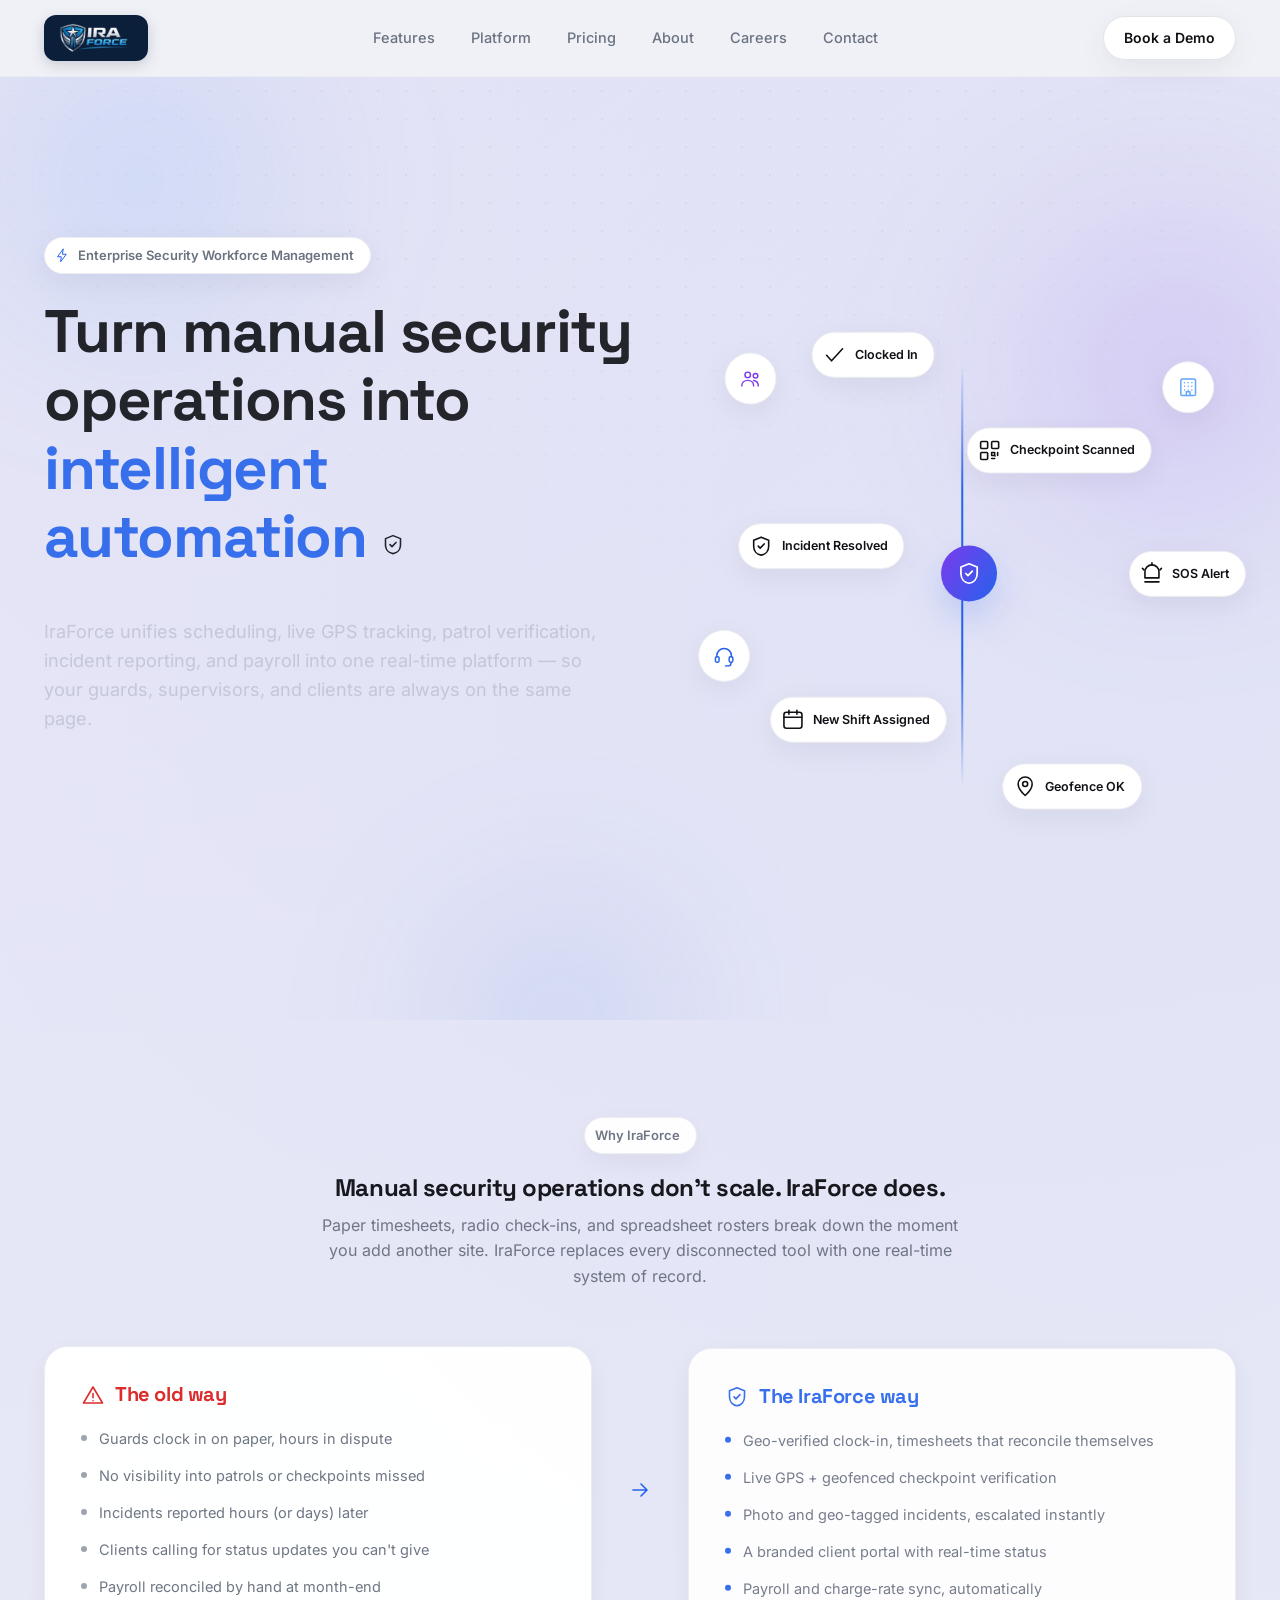
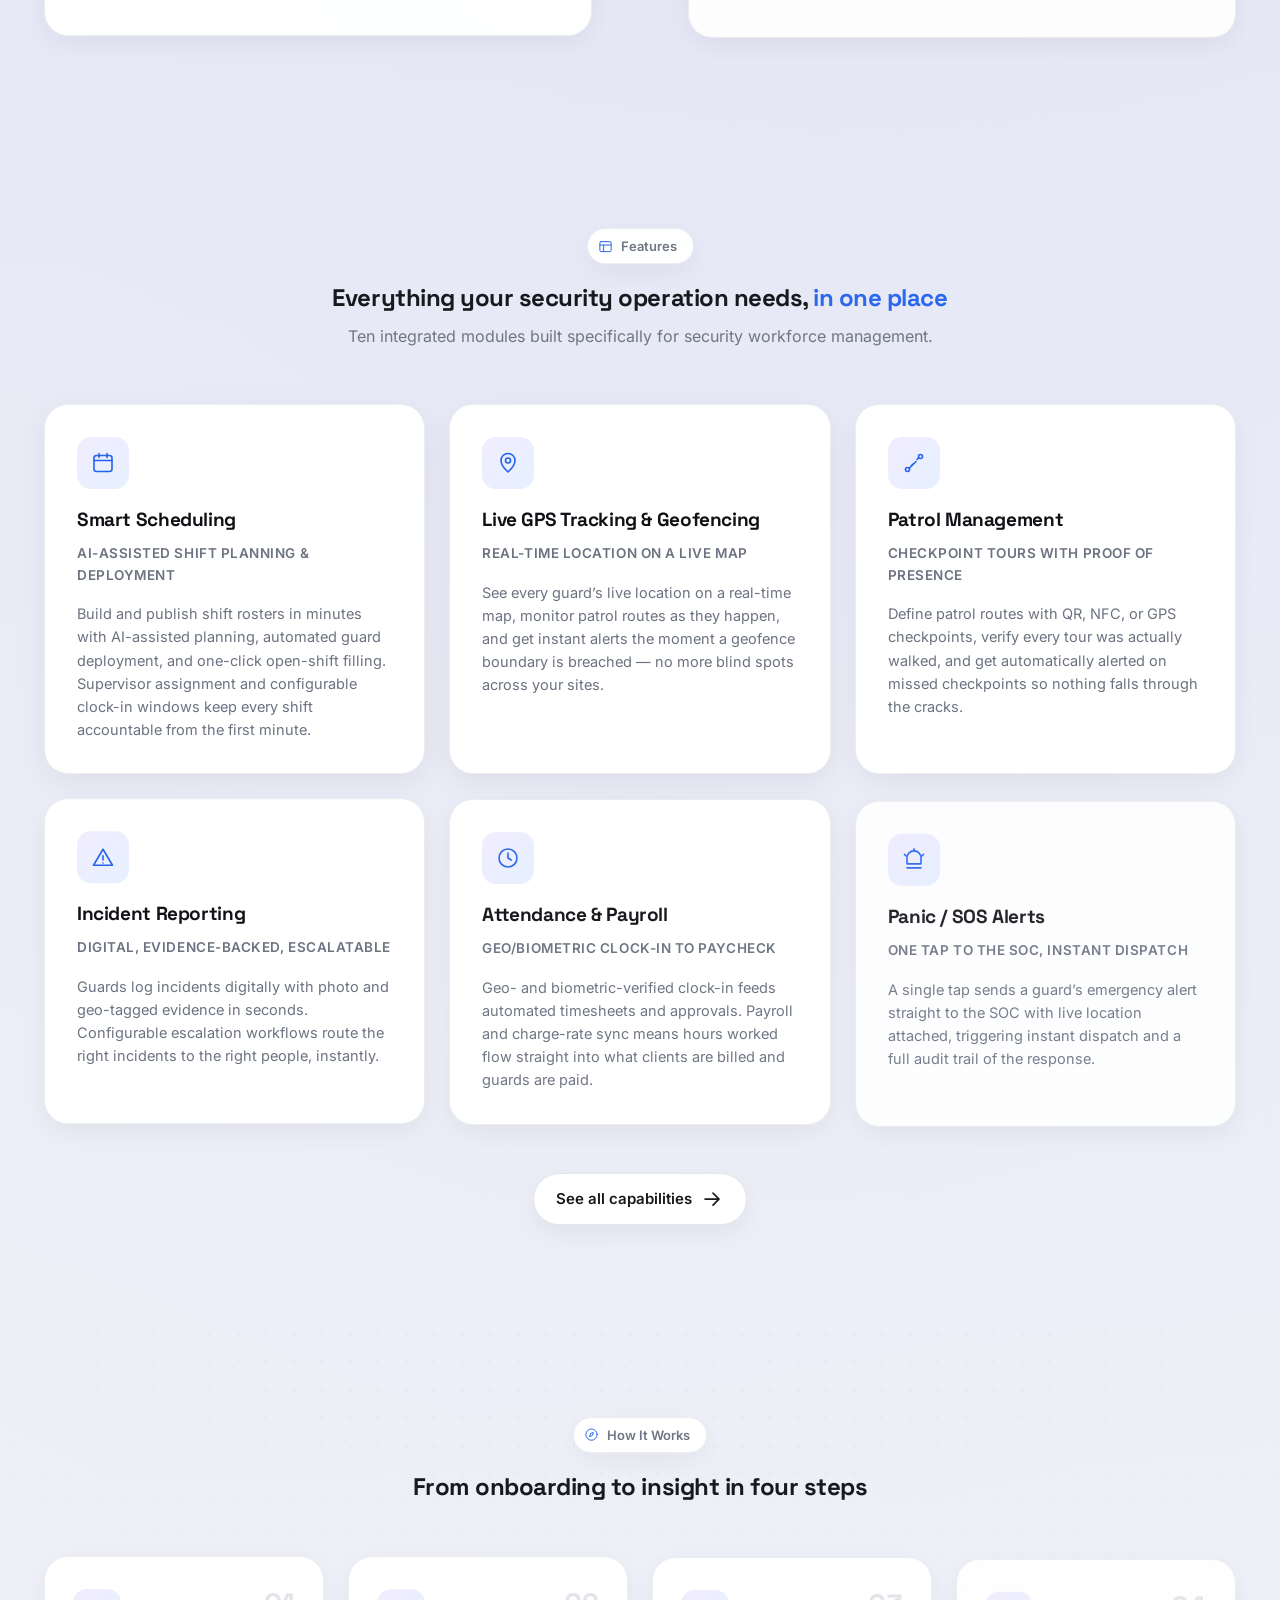
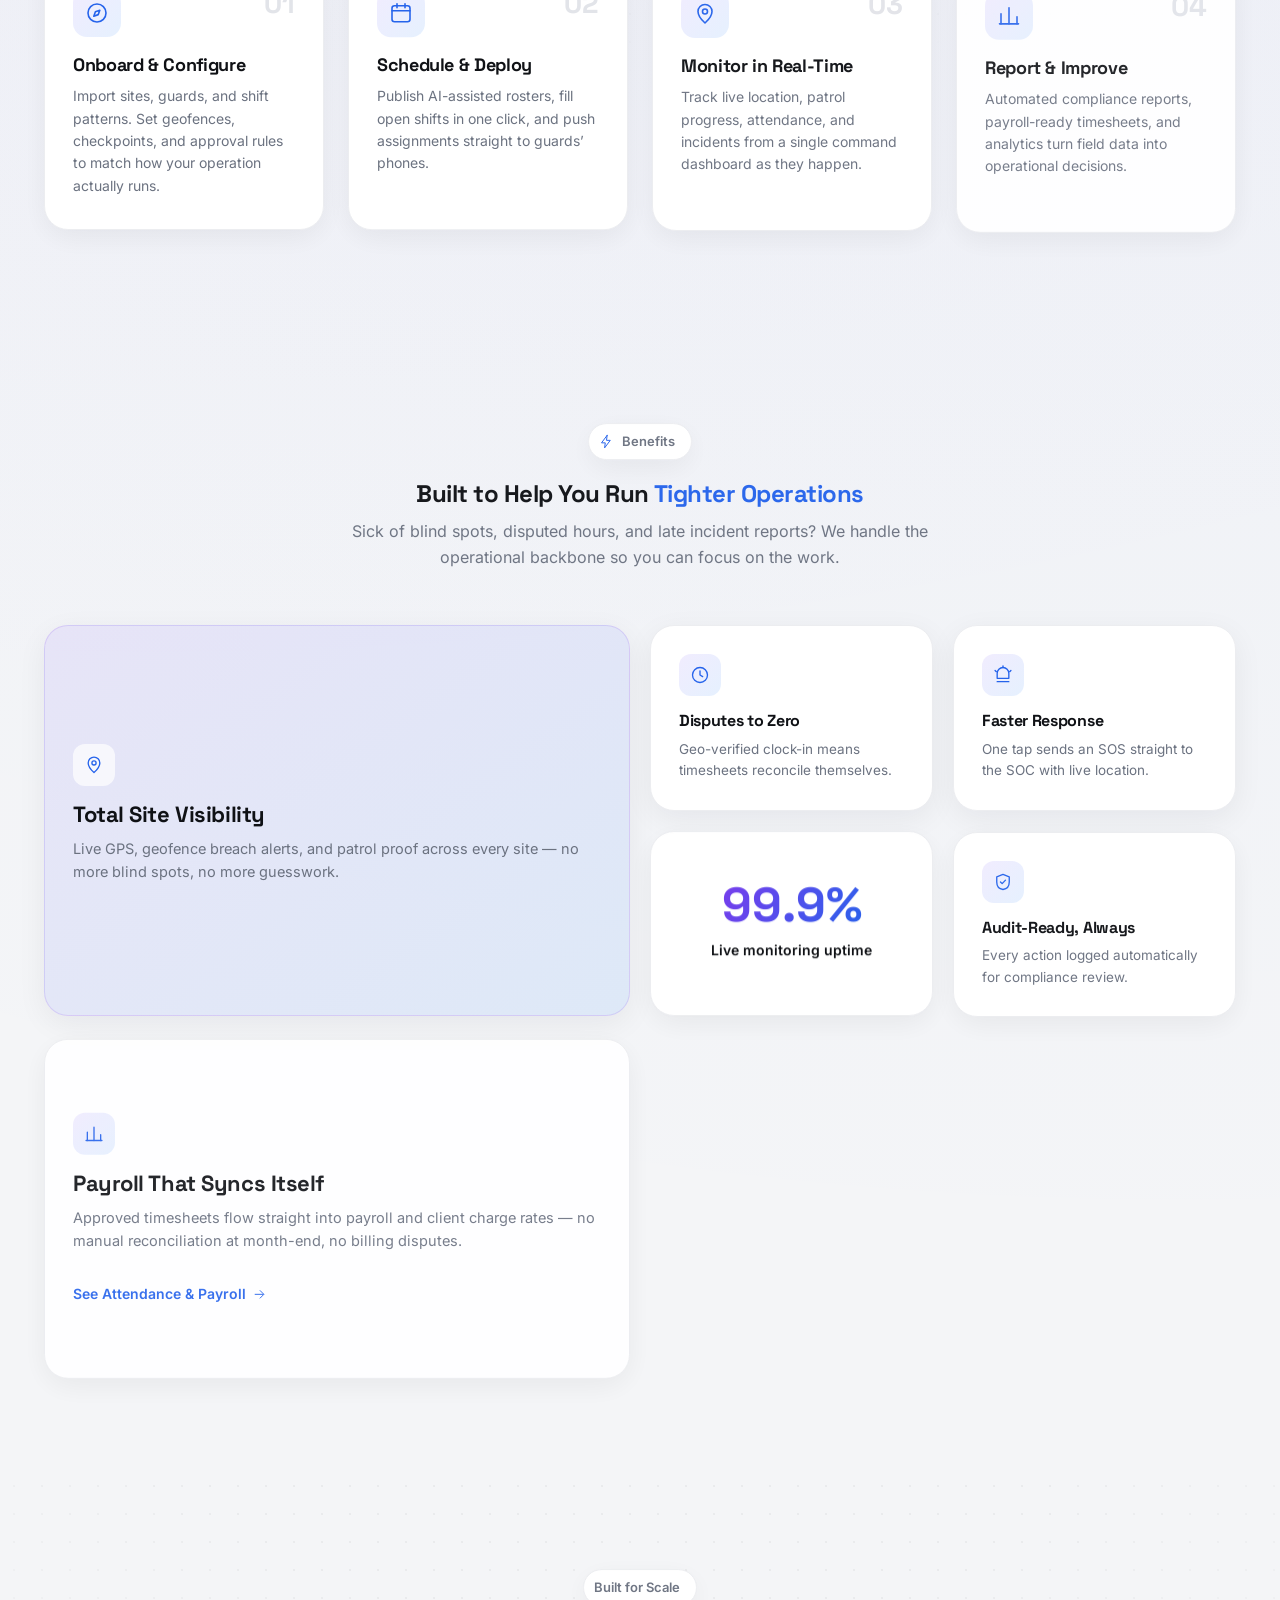
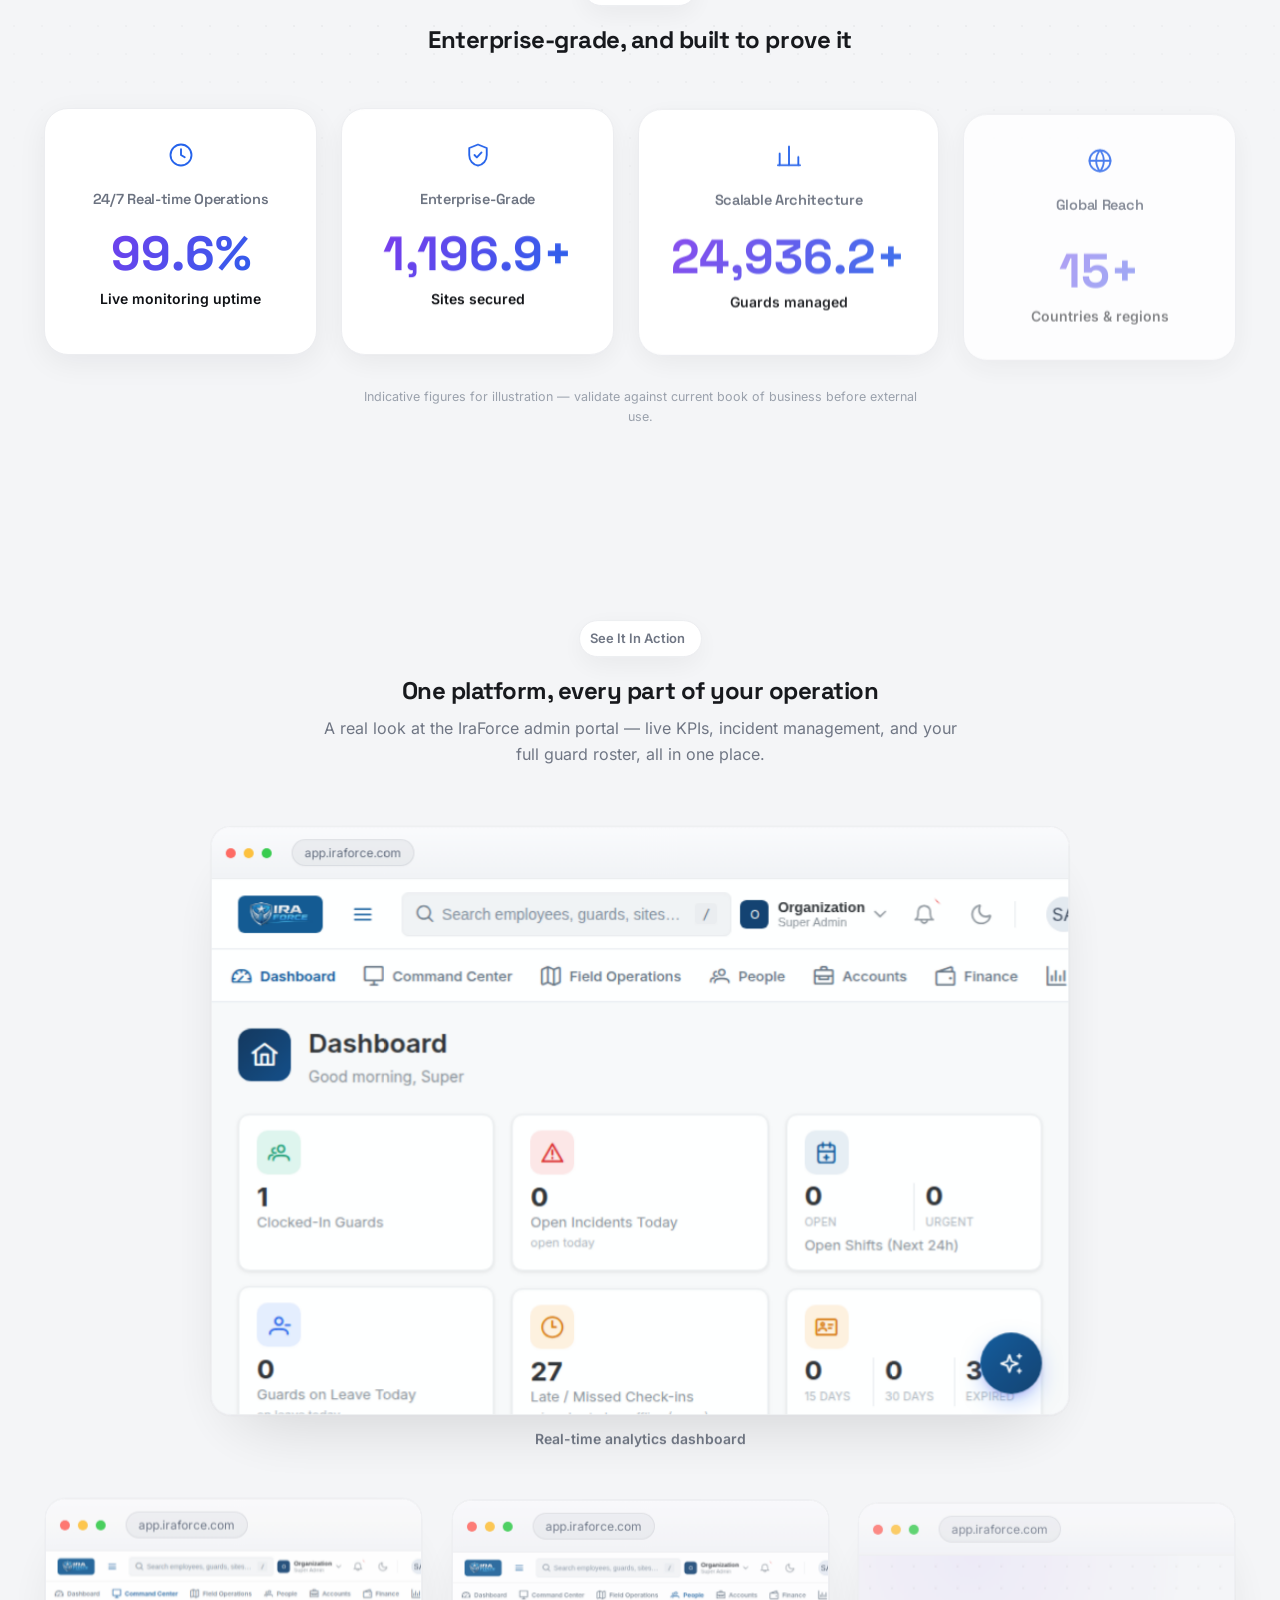
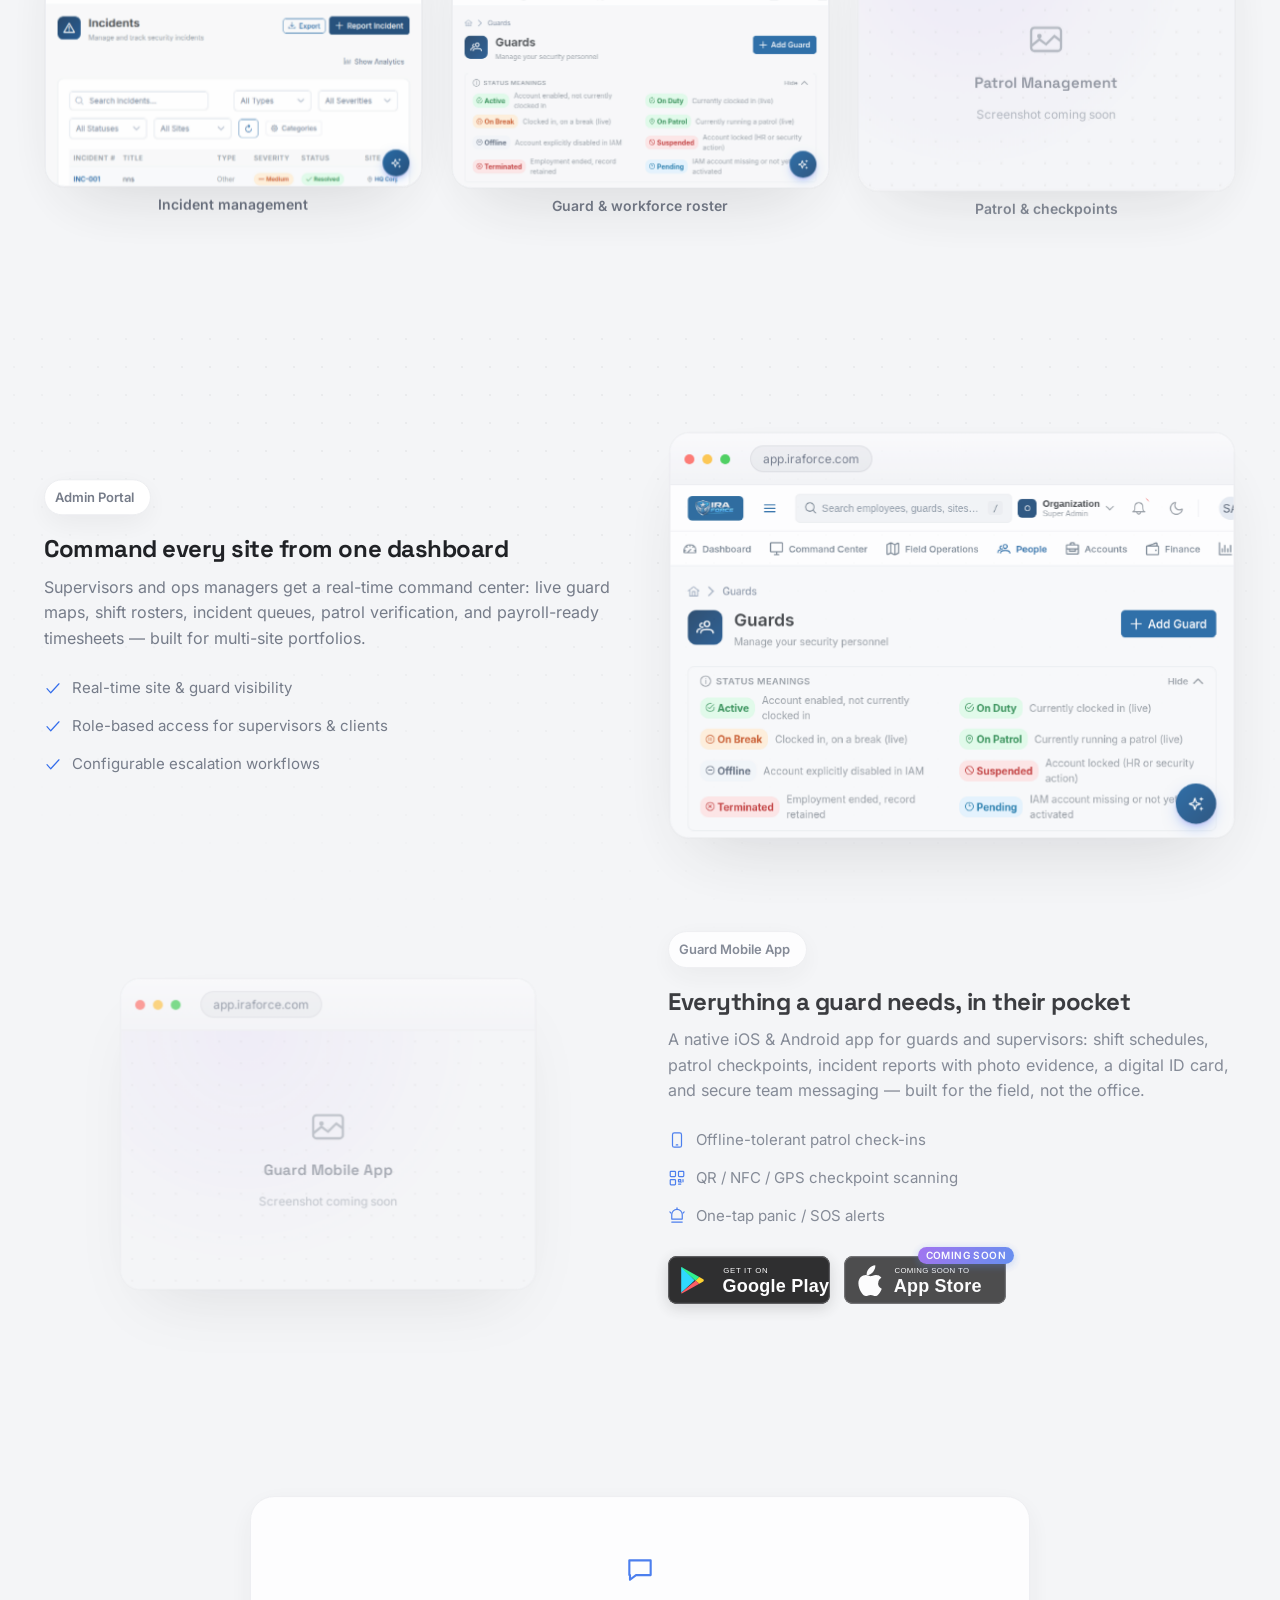
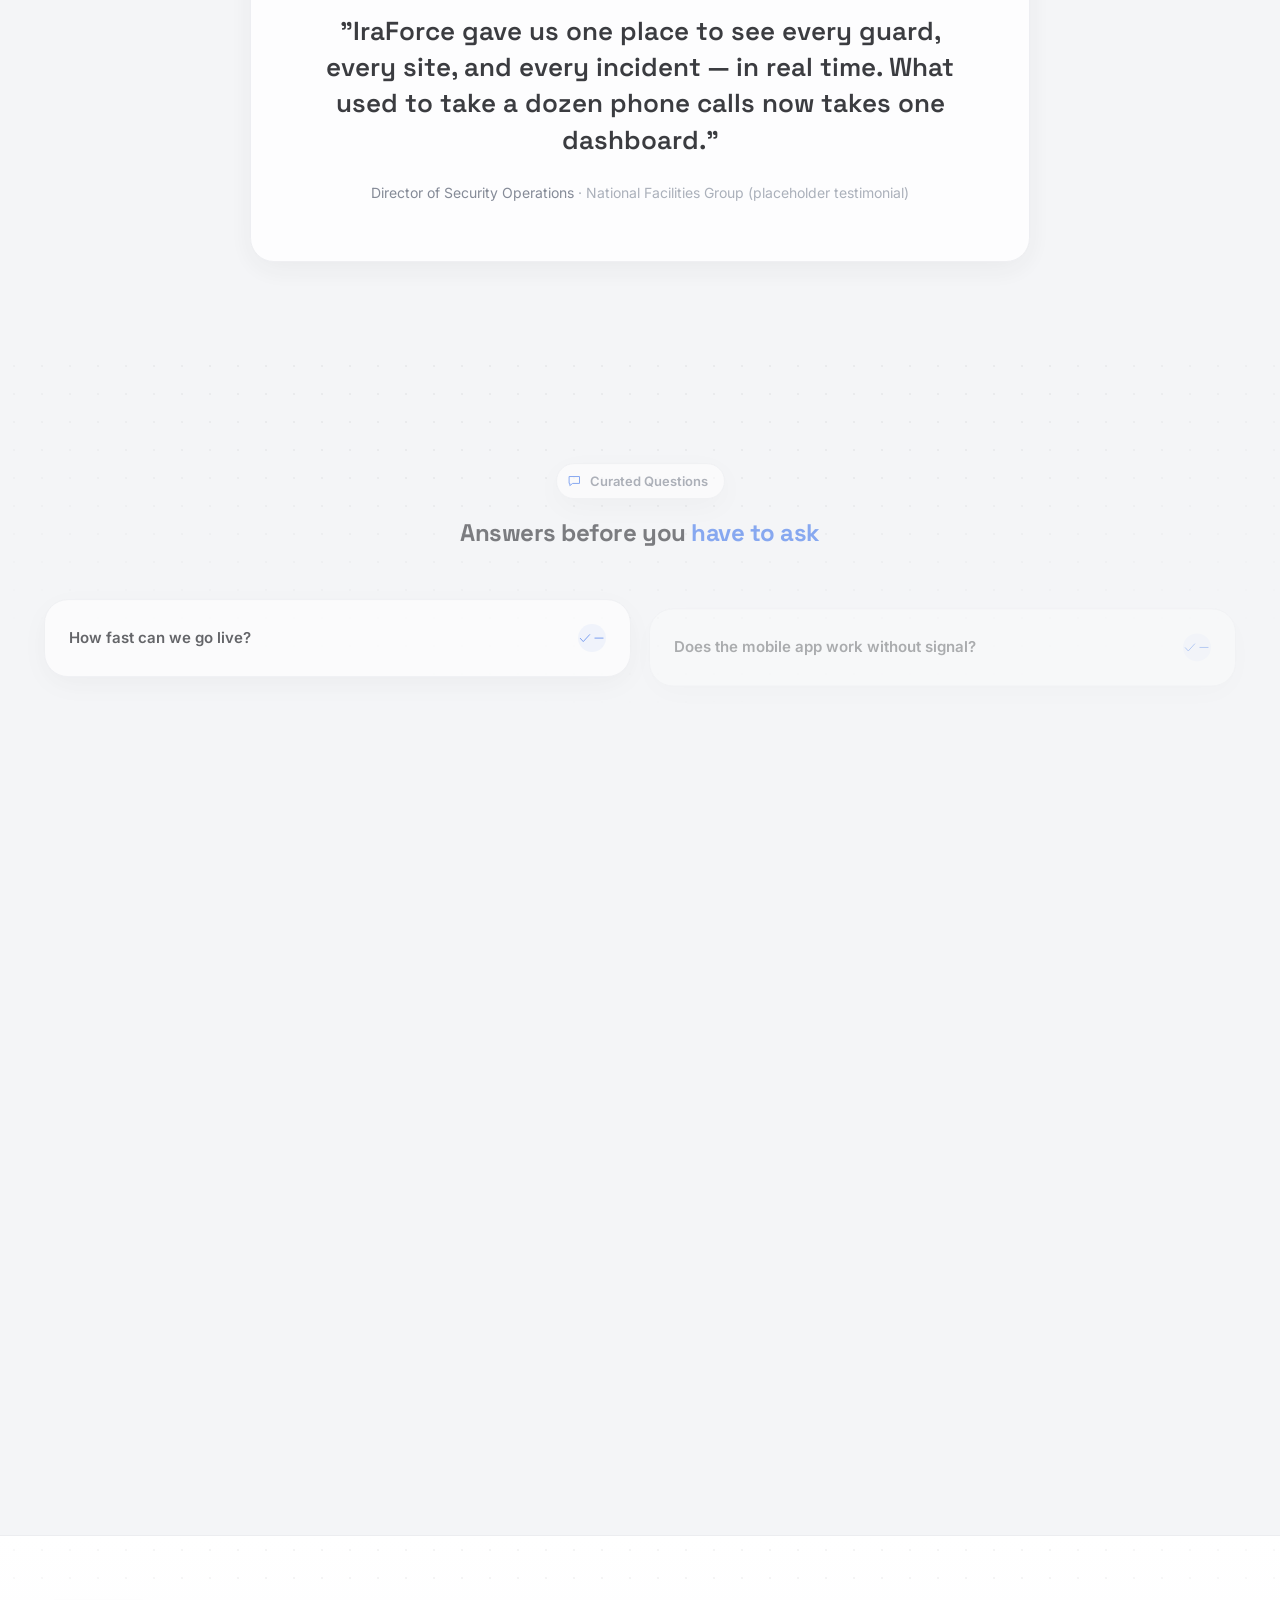
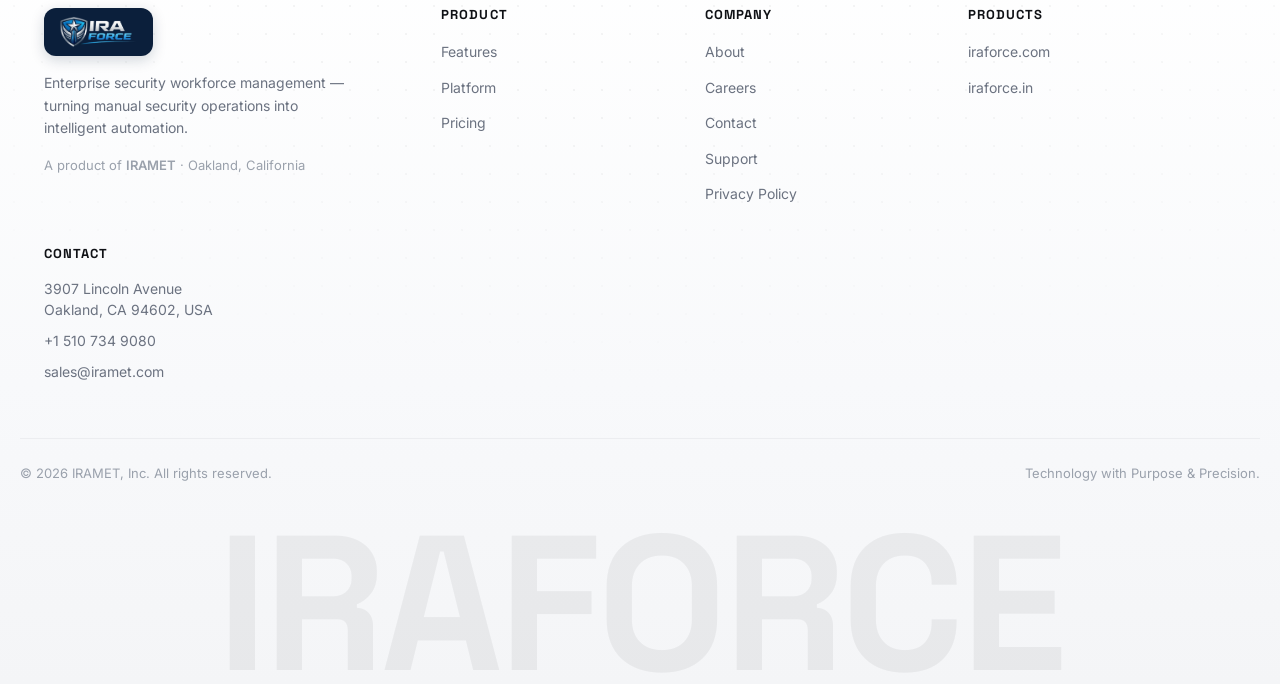
==== commit 5f4842f1: "Add Google Play badge + App Store 'coming soon' placeholder Guard mobile app is live on Google Play;" ====
--- a/index.html
+++ b/index.html
@@ -4,5 +4,5 @@
         document.documentElement.classList.add('reduced-motion');
       }
     </script><link rel="stylesheet" href="/_astro/Icon.D8QwF3cm.css"><style>.feature-card[data-astro-cid-a5zxh5oa]{flex-direction:column;gap:6px;height:100%;padding:32px;display:flex}.feature-icon[data-astro-cid-a5zxh5oa]{background:var(--gradient-brand-soft);width:52px;height:52px;color:var(--ira-teal);border-radius:14px;justify-content:center;align-items:center;margin-bottom:14px;display:flex}.feature-card[data-astro-cid-a5zxh5oa] h3[data-astro-cid-a5zxh5oa]{margin-bottom:6px;font-size:19px}.feature-short[data-astro-cid-a5zxh5oa]{color:var(--text-secondary);text-transform:uppercase;letter-spacing:.04em;margin-bottom:10px;font-size:13.5px;font-weight:600}.feature-desc[data-astro-cid-a5zxh5oa]{flex:1;margin-bottom:0;font-size:14.5px}.feature-link[data-astro-cid-a5zxh5oa]{color:var(--ira-teal);align-items:center;gap:6px;margin-top:18px;font-size:14px;font-weight:600;display:inline-flex}.feature-link[data-astro-cid-a5zxh5oa] .feature-link-icon{width:16px;height:16px;transition:transform .2s}.feature-link[data-astro-cid-a5zxh5oa]:hover .feature-link-icon{transform:translate(3px)}
-</style><link rel="stylesheet" href="/_astro/index.DcdNYmb2.css"><style>.device-frame[data-astro-cid-5cvqzwvr]{border:1px solid var(--border-soft);background:var(--bg-panel);transform-style:preserve-3d;will-change:transform;border-radius:20px;overflow:hidden;box-shadow:0 30px 70px -24px #11111a29,0 0 0 1px #11111a05}.chrome[data-astro-cid-5cvqzwvr]{border-bottom:1px solid var(--border-soft);background:linear-gradient(#fbfbfd,#f2f3f6);align-items:center;gap:8px;padding:12px 14px;display:flex}.dot[data-astro-cid-5cvqzwvr]{border-radius:50%;width:10px;height:10px;display:inline-block}.dot-red[data-astro-cid-5cvqzwvr]{background:#ff5f57}.dot-yellow[data-astro-cid-5cvqzwvr]{background:#febc2e}.dot-green[data-astro-cid-5cvqzwvr]{background:#28c840}.chrome-url[data-astro-cid-5cvqzwvr]{color:#5b6578;background:#0f172a0d;border:1px solid #0f172a14;border-radius:999px;margin-left:12px;padding:3px 12px;font-size:12px}.frame-body[data-astro-cid-5cvqzwvr]{aspect-ratio:16/10;background:radial-gradient(circle at 30% 0,#7c3aed14,#0000 60%),#f4f5f7;position:relative}.frame-body[data-astro-cid-5cvqzwvr].has-image{background:#eef1f7}.frame-body[data-astro-cid-5cvqzwvr] img[data-astro-cid-5cvqzwvr]{object-fit:cover;object-position:top center;width:100%;height:100%;display:block}.placeholder[data-astro-cid-5cvqzwvr]{color:var(--text-muted);background-image:radial-gradient(#0f11150d 1px,#0000 1px);background-size:22px 22px;flex-direction:column;justify-content:center;align-items:center;gap:10px;display:flex;position:absolute;inset:0}.placeholder[data-astro-cid-5cvqzwvr] span[data-astro-cid-5cvqzwvr]{font-family:var(--font-display);color:var(--text-secondary);font-size:15px;font-weight:600}.placeholder[data-astro-cid-5cvqzwvr] small[data-astro-cid-5cvqzwvr]{color:var(--text-muted);font-size:12px}.frame-glow[data-astro-cid-5cvqzwvr]{background:var(--gradient-radial-glow);pointer-events:none;opacity:.5;z-index:-1;height:60%;position:absolute;inset:-20% -20% auto}
-</style></head><body><a href="#main-content" class="skip-link">Skip to content</a><header class="site-nav" id="site-nav" data-astro-cid-wpvy4v7s><div class="container nav-inner" data-astro-cid-wpvy4v7s><a href="/" class="brand" aria-label="IraForce home" data-astro-cid-wpvy4v7s><img src="/assets/iraforce-logo-trimmed.png" alt="IraForce" class="brand-logo" width="373" height="151" data-astro-cid-wpvy4v7s></a><nav class="nav-links" aria-label="Primary" data-astro-cid-wpvy4v7s><ul data-astro-cid-wpvy4v7s><li data-astro-cid-wpvy4v7s><a href="/features" data-astro-cid-wpvy4v7s>Features</a></li><li data-astro-cid-wpvy4v7s><a href="/platform" data-astro-cid-wpvy4v7s>Platform</a></li><li data-astro-cid-wpvy4v7s><a href="/pricing" data-astro-cid-wpvy4v7s>Pricing</a></li><li data-astro-cid-wpvy4v7s><a href="/about" data-astro-cid-wpvy4v7s>About</a></li><li data-astro-cid-wpvy4v7s><a href="/careers" data-astro-cid-wpvy4v7s>Careers</a></li><li data-astro-cid-wpvy4v7s><a href="/contact" data-astro-cid-wpvy4v7s>Contact</a></li></ul></nav><div class="nav-actions" data-astro-cid-wpvy4v7s><a href="/contact" class="btn btn-secondary nav-cta-secondary" data-astro-cid-wpvy4v7s>Book a Demo</a></div><button class="nav-toggle" id="nav-toggle" aria-expanded="false" aria-controls="mobile-nav" aria-label="Toggle navigation menu" data-astro-cid-wpvy4v7s><span data-astro-cid-wpvy4v7s></span><span data-astro-cid-wpvy4v7s></span><span data-astro-cid-wpvy4v7s></span></button></div><div class="mobile-nav" id="mobile-nav" data-astro-cid-wpvy4v7s><ul data-astro-cid-wpvy4v7s><li data-astro-cid-wpvy4v7s><a href="/features" data-astro-cid-wpvy4v7s>Features</a></li><li data-astro-cid-wpvy4v7s><a href="/platform" data-astro-cid-wpvy4v7s>Platform</a></li><li data-astro-cid-wpvy4v7s><a href="/pricing" data-astro-cid-wpvy4v7s>Pricing</a></li><li data-astro-cid-wpvy4v7s><a href="/about" data-astro-cid-wpvy4v7s>About</a></li><li data-astro-cid-wpvy4v7s><a href="/careers" data-astro-cid-wpvy4v7s>Careers</a></li><li data-astro-cid-wpvy4v7s><a href="/contact" data-astro-cid-wpvy4v7s>Contact</a></li><li data-astro-cid-wpvy4v7s><a href="/contact" class="btn btn-primary btn-block" data-astro-cid-wpvy4v7s>Book a Demo</a></li></ul></div></header><script type="module">var e=document.getElementById(`nav-toggle`),t=document.getElementById(`mobile-nav`);e?.addEventListener(`click`,()=>{let n=t?.classList.toggle(`open`);e.setAttribute(`aria-expanded`,String(!!n))}),t?.querySelectorAll(`a`).forEach(n=>{n.addEventListener(`click`,()=>{t.classList.remove(`open`),e?.setAttribute(`aria-expanded`,`false`)})});</script><main id="main-content"><section class="hero dot-grid" data-hero data-astro-cid-lcdefpme><div class="hero-orbs" aria-hidden="true" data-astro-cid-lcdefpme><span class="orb orb-teal" data-hero-orb data-parallax="0.12" data-astro-cid-lcdefpme></span><span class="orb orb-indigo" data-hero-orb data-parallax="0.2" data-astro-cid-lcdefpme></span><span class="orb orb-blue" data-hero-orb data-parallax="0.16" data-astro-cid-lcdefpme></span></div><div class="container hero-grid" data-astro-cid-lcdefpme><div class="hero-copy" data-astro-cid-lcdefpme><span class="eyebrow" data-hero-eyebrow data-astro-cid-lcdefpme><svg class="icon eyebrow-icon" width="24" height="24" viewBox="0 0 24 24" fill="none" stroke="currentColor" stroke-width="1.6" stroke-linecap="round" stroke-linejoin="round" aria-hidden="true"><path d="M13 2 4 14h6l-1 8 9-12h-6l1-8Z"/></svg> Enterprise Security Workforce Management</span><h1 data-hero-title data-astro-cid-lcdefpme>Turn manual security operations into <span class="gradient-text" data-astro-cid-lcdefpme>intelligent automation</span> <svg class="icon title-glyph" width="24" height="24" viewBox="0 0 24 24" fill="none" stroke="currentColor" stroke-width="1.6" stroke-linecap="round" stroke-linejoin="round" aria-hidden="true"><path d="M12 3 4.5 6v6c0 5 3.2 8.4 7.5 9 4.3-.6 7.5-4 7.5-9V6L12 3Z"/><path d="m9 12 2 2 4-4.2"/></svg></h1><p class="hero-sub" data-hero-sub data-astro-cid-lcdefpme>IraForce unifies scheduling, live GPS tracking, patrol verification, incident reporting, and payroll into one real-time platform — so your guards, supervisors, and clients are always on the same page.</p><div class="hero-cta" data-hero-cta data-astro-cid-lcdefpme><a href="/contact" class="btn btn-primary" data-astro-cid-lcdefpme>Book a Demo <svg class="icon " width="24" height="24" viewBox="0 0 24 24" fill="none" stroke="currentColor" stroke-width="1.6" stroke-linecap="round" stroke-linejoin="round" aria-hidden="true"><path d="M5 12h13M13 6l6 6-6 6"/></svg></a><a href="/features" class="btn btn-secondary" data-astro-cid-lcdefpme>Explore Features</a></div><div class="hero-stats" data-astro-cid-lcdefpme><div class="hero-stat" data-hero-stat data-astro-cid-lcdefpme><strong data-astro-cid-lcdefpme>25,000+</strong><span data-astro-cid-lcdefpme>Guards managed</span></div><div class="hero-stat" data-hero-stat data-astro-cid-lcdefpme><strong data-astro-cid-lcdefpme>1,200+</strong><span data-astro-cid-lcdefpme>Sites secured</span></div><div class="hero-stat" data-hero-stat data-astro-cid-lcdefpme><strong data-astro-cid-lcdefpme>99.9%</strong><span data-astro-cid-lcdefpme>Platform uptime</span></div></div></div><div class="hero-visual" aria-hidden="true" data-astro-cid-lcdefpme><div class="orbit-scene" data-astro-cid-lcdefpme><span class="orbit-hub-line" data-hero-orb data-astro-cid-lcdefpme></span><span class="orbit-hub-node" data-hero-orb data-astro-cid-lcdefpme><svg class="icon " width="24" height="24" viewBox="0 0 24 24" fill="none" stroke="currentColor" stroke-width="1.6" stroke-linecap="round" stroke-linejoin="round" aria-hidden="true"><path d="M12 3 4.5 6v6c0 5 3.2 8.4 7.5 9 4.3-.6 7.5-4 7.5-9V6L12 3Z"/><path d="m9 12 2 2 4-4.2"/></svg></span><div class="orbit-node avatar-node an-1" data-hero-orb data-astro-cid-lcdefpme><span class="avatar-circle avatar-purple" data-astro-cid-lcdefpme><svg class="icon " width="24" height="24" viewBox="0 0 24 24" fill="none" stroke="currentColor" stroke-width="1.6" stroke-linecap="round" stroke-linejoin="round" aria-hidden="true"><circle cx="9" cy="8" r="3"/><path d="M2.5 20c0-3.6 2.9-6 6.5-6s6.5 2.4 6.5 6"/><circle cx="17.5" cy="9" r="2.5"/><path d="M15.5 14.2c2.9.4 5 2.6 5 5.8"/></svg></span></div><div class="orbit-node avatar-node an-2" data-hero-orb data-astro-cid-lcdefpme><span class="avatar-circle avatar-blue" data-astro-cid-lcdefpme><svg class="icon " width="24" height="24" viewBox="0 0 24 24" fill="none" stroke="currentColor" stroke-width="1.6" stroke-linecap="round" stroke-linejoin="round" aria-hidden="true"><path d="M4 13v-1a8 8 0 0 1 16 0v1"/><rect x="2.5" y="13" width="4" height="6" rx="1.5"/><rect x="17.5" y="13" width="4" height="6" rx="1.5"/><path d="M19.5 19.5v.5a3 3 0 0 1-3 3h-3"/></svg></span></div><div class="orbit-node avatar-node an-3" data-hero-orb data-astro-cid-lcdefpme><span class="avatar-circle avatar-teal" data-astro-cid-lcdefpme><svg class="icon " width="24" height="24" viewBox="0 0 24 24" fill="none" stroke="currentColor" stroke-width="1.6" stroke-linecap="round" stroke-linejoin="round" aria-hidden="true"><rect x="4" y="3" width="16" height="18" rx="1.5"/><path d="M8 7h.01M12 7h.01M16 7h.01M8 11h.01M12 11h.01M16 11h.01M8 15h.01M12 15h.01M16 15h.01M10 21v-4h4v4"/></svg></span></div><div class="orbit-node chip-node cn-1" data-hero-orb data-parallax="0.05" data-astro-cid-lcdefpme><svg class="icon chip-icon chip-success" width="24" height="24" viewBox="0 0 24 24" fill="none" stroke="currentColor" stroke-width="1.6" stroke-linecap="round" stroke-linejoin="round" aria-hidden="true"><path d="M4 12.5 9 18 20 6"/></svg> Clocked In</div><div class="orbit-node chip-node cn-2" data-hero-orb data-parallax="0.08" data-astro-cid-lcdefpme><svg class="icon chip-icon chip-blue" width="24" height="24" viewBox="0 0 24 24" fill="none" stroke="currentColor" stroke-width="1.6" stroke-linecap="round" stroke-linejoin="round" aria-hidden="true"><rect x="3" y="3" width="7" height="7" rx="1"/><rect x="14" y="3" width="7" height="7" rx="1"/><rect x="3" y="14" width="7" height="7" rx="1"/><path d="M14 14h3v3h-3zM20 14v3M14 20h3M17.5 17.5h.01"/></svg> Checkpoint Scanned</div><div class="orbit-node chip-node cn-3" data-hero-orb data-parallax="0.06" data-astro-cid-lcdefpme><svg class="icon chip-icon chip-success" width="24" height="24" viewBox="0 0 24 24" fill="none" stroke="currentColor" stroke-width="1.6" stroke-linecap="round" stroke-linejoin="round" aria-hidden="true"><path d="M12 3 4.5 6v6c0 5 3.2 8.4 7.5 9 4.3-.6 7.5-4 7.5-9V6L12 3Z"/><path d="m9 12 2 2 4-4.2"/></svg> Incident Resolved</div><div class="orbit-node chip-node cn-4" data-hero-orb data-parallax="0.1" data-astro-cid-lcdefpme><svg class="icon chip-icon chip-alert" width="24" height="24" viewBox="0 0 24 24" fill="none" stroke="currentColor" stroke-width="1.6" stroke-linecap="round" stroke-linejoin="round" aria-hidden="true"><path d="M12 3a7 7 0 0 1 7 7v6H5v-6a7 7 0 0 1 7-7Z"/><path d="M5 20h14M12 3V1M4 8 2.5 6.5M20 8l1.5-1.5"/></svg> SOS Alert</div><div class="orbit-node chip-node cn-5" data-hero-orb data-parallax="0.07" data-astro-cid-lcdefpme><svg class="icon chip-icon chip-purple" width="24" height="24" viewBox="0 0 24 24" fill="none" stroke="currentColor" stroke-width="1.6" stroke-linecap="round" stroke-linejoin="round" aria-hidden="true"><rect x="3" y="4.5" width="18" height="16" rx="2.5"/><path d="M16 2.5v4M8 2.5v4M3 9.5h18"/></svg> New Shift Assigned</div><div class="orbit-node chip-node cn-6" data-hero-orb data-parallax="0.09" data-astro-cid-lcdefpme><svg class="icon chip-icon chip-blue" width="24" height="24" viewBox="0 0 24 24" fill="none" stroke="currentColor" stroke-width="1.6" stroke-linecap="round" stroke-linejoin="round" aria-hidden="true"><path d="M12 21s7-6.2 7-11.5A7 7 0 0 0 5 9.5C5 14.8 12 21 12 21Z"/><circle cx="12" cy="9.5" r="2.5"/></svg> Geofence OK</div></div></div></div></section><section class="section problem-solution" data-astro-cid-lcdefpme><div class="container" data-astro-cid-lcdefpme><div class="section-head center" data-reveal data-astro-cid-lcdefpme><span class="eyebrow" data-astro-cid-lcdefpme>Why IraForce</span><h2 data-astro-cid-lcdefpme>Manual security operations don't scale. IraForce does.</h2><p data-astro-cid-lcdefpme>Paper timesheets, radio check-ins, and spreadsheet rosters break down the moment you add another site. IraForce replaces every disconnected tool with one real-time system of record.</p></div><div class="ps-grid" data-reveal-group data-astro-cid-lcdefpme><div class="ps-card ps-problem glass-card" data-reveal-item data-astro-cid-lcdefpme><div class="ps-card-inner" data-astro-cid-lcdefpme><h3 data-astro-cid-lcdefpme><svg class="icon " width="24" height="24" viewBox="0 0 24 24" fill="none" stroke="currentColor" stroke-width="1.6" stroke-linecap="round" stroke-linejoin="round" aria-hidden="true"><path d="M12 4 2.5 20h19L12 4Z"/><path d="M12 10.5v4.2M12 17.7h.01"/></svg> The old way</h3><ul data-astro-cid-lcdefpme><li data-astro-cid-lcdefpme>Guards clock in on paper, hours in dispute</li><li data-astro-cid-lcdefpme>No visibility into patrols or checkpoints missed</li><li data-astro-cid-lcdefpme>Incidents reported hours (or days) later</li><li data-astro-cid-lcdefpme>Clients calling for status updates you can't give</li><li data-astro-cid-lcdefpme>Payroll reconciled by hand at month-end</li></ul></div></div><div class="ps-arrow" aria-hidden="true" data-astro-cid-lcdefpme><svg class="icon " width="24" height="24" viewBox="0 0 24 24" fill="none" stroke="currentColor" stroke-width="1.6" stroke-linecap="round" stroke-linejoin="round" aria-hidden="true"><path d="M5 12h13M13 6l6 6-6 6"/></svg></div><div class="ps-card ps-solution glass-card" data-reveal-item data-astro-cid-lcdefpme><div class="ps-card-inner" data-astro-cid-lcdefpme><h3 data-astro-cid-lcdefpme><svg class="icon " width="24" height="24" viewBox="0 0 24 24" fill="none" stroke="currentColor" stroke-width="1.6" stroke-linecap="round" stroke-linejoin="round" aria-hidden="true"><path d="M12 3 4.5 6v6c0 5 3.2 8.4 7.5 9 4.3-.6 7.5-4 7.5-9V6L12 3Z"/><path d="m9 12 2 2 4-4.2"/></svg> The IraForce way</h3><ul data-astro-cid-lcdefpme><li data-astro-cid-lcdefpme>Geo-verified clock-in, timesheets that reconcile themselves</li><li data-astro-cid-lcdefpme>Live GPS + geofenced checkpoint verification</li><li data-astro-cid-lcdefpme>Photo and geo-tagged incidents, escalated instantly</li><li data-astro-cid-lcdefpme>A branded client portal with real-time status</li><li data-astro-cid-lcdefpme>Payroll and charge-rate sync, automatically</li></ul></div></div></div></div></section><section class="section features-band" id="features" data-astro-cid-lcdefpme><div class="container" data-astro-cid-lcdefpme><div class="section-head center" data-reveal data-astro-cid-lcdefpme><span class="eyebrow" data-astro-cid-lcdefpme><svg class="icon eyebrow-icon" width="24" height="24" viewBox="0 0 24 24" fill="none" stroke="currentColor" stroke-width="1.6" stroke-linecap="round" stroke-linejoin="round" aria-hidden="true"><rect x="3" y="4" width="18" height="16" rx="2"/><path d="M3 9.5h18M9 9.5V20"/></svg> Features</span><h2 data-astro-cid-lcdefpme>Everything your security operation needs, <span class="gradient-text" data-astro-cid-lcdefpme>in one place</span></h2><p data-astro-cid-lcdefpme>Ten integrated modules built specifically for security workforce management.</p></div><div class="features-grid" data-reveal-group data-astro-cid-lcdefpme><article class="feature-card glass-card" data-reveal-item data-astro-cid-a5zxh5oa><div class="feature-icon" aria-hidden="true" data-astro-cid-a5zxh5oa><svg class="icon " width="24" height="24" viewBox="0 0 24 24" fill="none" stroke="currentColor" stroke-width="1.6" stroke-linecap="round" stroke-linejoin="round" aria-hidden="true"><rect x="3" y="4.5" width="18" height="16" rx="2.5"/><path d="M16 2.5v4M8 2.5v4M3 9.5h18"/></svg></div><h3 data-astro-cid-a5zxh5oa>Smart Scheduling</h3><p class="feature-short" data-astro-cid-a5zxh5oa>AI-assisted shift planning &amp; deployment</p><p class="feature-desc" data-astro-cid-a5zxh5oa>Build and publish shift rosters in minutes with AI-assisted planning, automated guard deployment, and one-click open-shift filling. Supervisor assignment and configurable clock-in windows keep every shift accountable from the first minute.</p></article><article class="feature-card glass-card" data-reveal-item data-astro-cid-a5zxh5oa><div class="feature-icon" aria-hidden="true" data-astro-cid-a5zxh5oa><svg class="icon " width="24" height="24" viewBox="0 0 24 24" fill="none" stroke="currentColor" stroke-width="1.6" stroke-linecap="round" stroke-linejoin="round" aria-hidden="true"><path d="M12 21s7-6.2 7-11.5A7 7 0 0 0 5 9.5C5 14.8 12 21 12 21Z"/><circle cx="12" cy="9.5" r="2.5"/></svg></div><h3 data-astro-cid-a5zxh5oa>Live GPS Tracking &amp; Geofencing</h3><p class="feature-short" data-astro-cid-a5zxh5oa>Real-time location on a live map</p><p class="feature-desc" data-astro-cid-a5zxh5oa>See every guard’s live location on a real-time map, monitor patrol routes as they happen, and get instant alerts the moment a geofence boundary is breached — no more blind spots across your sites.</p></article><article class="feature-card glass-card" data-reveal-item data-astro-cid-a5zxh5oa><div class="feature-icon" aria-hidden="true" data-astro-cid-a5zxh5oa><svg class="icon " width="24" height="24" viewBox="0 0 24 24" fill="none" stroke="currentColor" stroke-width="1.6" stroke-linecap="round" stroke-linejoin="round" aria-hidden="true"><circle cx="5.5" cy="18.5" r="2"/><circle cx="18.5" cy="5.5" r="2"/><path d="M7.3 17.2 14 10.5M16.7 6.8 15 8.5M9 15l2-2"/></svg></div><h3 data-astro-cid-a5zxh5oa>Patrol Management</h3><p class="feature-short" data-astro-cid-a5zxh5oa>Checkpoint tours with proof of presence</p><p class="feature-desc" data-astro-cid-a5zxh5oa>Define patrol routes with QR, NFC, or GPS checkpoints, verify every tour was actually walked, and get automatically alerted on missed checkpoints so nothing falls through the cracks.</p></article><article class="feature-card glass-card" data-reveal-item data-astro-cid-a5zxh5oa><div class="feature-icon" aria-hidden="true" data-astro-cid-a5zxh5oa><svg class="icon " width="24" height="24" viewBox="0 0 24 24" fill="none" stroke="currentColor" stroke-width="1.6" stroke-linecap="round" stroke-linejoin="round" aria-hidden="true"><path d="M12 4 2.5 20h19L12 4Z"/><path d="M12 10.5v4.2M12 17.7h.01"/></svg></div><h3 data-astro-cid-a5zxh5oa>Incident Reporting</h3><p class="feature-short" data-astro-cid-a5zxh5oa>Digital, evidence-backed, escalatable</p><p class="feature-desc" data-astro-cid-a5zxh5oa>Guards log incidents digitally with photo and geo-tagged evidence in seconds. Configurable escalation workflows route the right incidents to the right people, instantly.</p></article><article class="feature-card glass-card" data-reveal-item data-astro-cid-a5zxh5oa><div class="feature-icon" aria-hidden="true" data-astro-cid-a5zxh5oa><svg class="icon " width="24" height="24" viewBox="0 0 24 24" fill="none" stroke="currentColor" stroke-width="1.6" stroke-linecap="round" stroke-linejoin="round" aria-hidden="true"><circle cx="12" cy="12" r="9"/><path d="M12 7v5l3.2 2"/></svg></div><h3 data-astro-cid-a5zxh5oa>Attendance &amp; Payroll</h3><p class="feature-short" data-astro-cid-a5zxh5oa>Geo/biometric clock-in to paycheck</p><p class="feature-desc" data-astro-cid-a5zxh5oa>Geo- and biometric-verified clock-in feeds automated timesheets and approvals. Payroll and charge-rate sync means hours worked flow straight into what clients are billed and guards are paid.</p></article><article class="feature-card glass-card" data-reveal-item data-astro-cid-a5zxh5oa><div class="feature-icon" aria-hidden="true" data-astro-cid-a5zxh5oa><svg class="icon " width="24" height="24" viewBox="0 0 24 24" fill="none" stroke="currentColor" stroke-width="1.6" stroke-linecap="round" stroke-linejoin="round" aria-hidden="true"><path d="M12 3a7 7 0 0 1 7 7v6H5v-6a7 7 0 0 1 7-7Z"/><path d="M5 20h14M12 3V1M4 8 2.5 6.5M20 8l1.5-1.5"/></svg></div><h3 data-astro-cid-a5zxh5oa>Panic / SOS Alerts</h3><p class="feature-short" data-astro-cid-a5zxh5oa>One tap to the SOC, instant dispatch</p><p class="feature-desc" data-astro-cid-a5zxh5oa>A single tap sends a guard’s emergency alert straight to the SOC with live location attached, triggering instant dispatch and a full audit trail of the response.</p></article></div><div class="features-more" data-reveal data-astro-cid-lcdefpme><a href="/features" class="btn btn-secondary" data-astro-cid-lcdefpme>See all capabilities <svg class="icon " width="24" height="24" viewBox="0 0 24 24" fill="none" stroke="currentColor" stroke-width="1.6" stroke-linecap="round" stroke-linejoin="round" aria-hidden="true"><path d="M5 12h13M13 6l6 6-6 6"/></svg></a></div></div></section><section class="section how-it-works dot-grid" data-astro-cid-lcdefpme><div class="container" data-astro-cid-lcdefpme><div class="section-head center" data-reveal data-astro-cid-lcdefpme><span class="eyebrow" data-astro-cid-lcdefpme><svg class="icon eyebrow-icon" width="24" height="24" viewBox="0 0 24 24" fill="none" stroke="currentColor" stroke-width="1.6" stroke-linecap="round" stroke-linejoin="round" aria-hidden="true"><circle cx="12" cy="12" r="9"/><path d="m14.8 9.2-1.6 4.4-4.4 1.6 1.6-4.4z"/></svg> How It Works</span><h2 data-astro-cid-lcdefpme>From onboarding to insight in four steps</h2></div><div class="steps-grid" data-reveal-group data-astro-cid-lcdefpme><div class="step-card glass-card" data-reveal-item data-astro-cid-lcdefpme><span class="step-number" data-astro-cid-lcdefpme>01</span><div class="step-icon" data-astro-cid-lcdefpme><svg class="icon " width="24" height="24" viewBox="0 0 24 24" fill="none" stroke="currentColor" stroke-width="1.6" stroke-linecap="round" stroke-linejoin="round" aria-hidden="true"><circle cx="12" cy="12" r="9"/><path d="m14.8 9.2-1.6 4.4-4.4 1.6 1.6-4.4z"/></svg></div><h3 data-astro-cid-lcdefpme>Onboard &amp; Configure</h3><p data-astro-cid-lcdefpme>Import sites, guards, and shift patterns. Set geofences, checkpoints, and approval rules to match how your operation actually runs.</p></div><div class="step-card glass-card" data-reveal-item data-astro-cid-lcdefpme><span class="step-number" data-astro-cid-lcdefpme>02</span><div class="step-icon" data-astro-cid-lcdefpme><svg class="icon " width="24" height="24" viewBox="0 0 24 24" fill="none" stroke="currentColor" stroke-width="1.6" stroke-linecap="round" stroke-linejoin="round" aria-hidden="true"><rect x="3" y="4.5" width="18" height="16" rx="2.5"/><path d="M16 2.5v4M8 2.5v4M3 9.5h18"/></svg></div><h3 data-astro-cid-lcdefpme>Schedule &amp; Deploy</h3><p data-astro-cid-lcdefpme>Publish AI-assisted rosters, fill open shifts in one click, and push assignments straight to guards’ phones.</p></div><div class="step-card glass-card" data-reveal-item data-astro-cid-lcdefpme><span class="step-number" data-astro-cid-lcdefpme>03</span><div class="step-icon" data-astro-cid-lcdefpme><svg class="icon " width="24" height="24" viewBox="0 0 24 24" fill="none" stroke="currentColor" stroke-width="1.6" stroke-linecap="round" stroke-linejoin="round" aria-hidden="true"><path d="M12 21s7-6.2 7-11.5A7 7 0 0 0 5 9.5C5 14.8 12 21 12 21Z"/><circle cx="12" cy="9.5" r="2.5"/></svg></div><h3 data-astro-cid-lcdefpme>Monitor in Real-Time</h3><p data-astro-cid-lcdefpme>Track live location, patrol progress, attendance, and incidents from a single command dashboard as they happen.</p></div><div class="step-card glass-card" data-reveal-item data-astro-cid-lcdefpme><span class="step-number" data-astro-cid-lcdefpme>04</span><div class="step-icon" data-astro-cid-lcdefpme><svg class="icon " width="24" height="24" viewBox="0 0 24 24" fill="none" stroke="currentColor" stroke-width="1.6" stroke-linecap="round" stroke-linejoin="round" aria-hidden="true"><path d="M4 20V10M12 20V4M20 20v-7"/><path d="M2.5 20h19"/></svg></div><h3 data-astro-cid-lcdefpme>Report &amp; Improve</h3><p data-astro-cid-lcdefpme>Automated compliance reports, payroll-ready timesheets, and analytics turn field data into operational decisions.</p></div></div></div></section><section class="section benefits-band" data-astro-cid-lcdefpme><div class="container" data-astro-cid-lcdefpme><div class="section-head center" data-reveal data-astro-cid-lcdefpme><span class="eyebrow" data-astro-cid-lcdefpme><svg class="icon eyebrow-icon" width="24" height="24" viewBox="0 0 24 24" fill="none" stroke="currentColor" stroke-width="1.6" stroke-linecap="round" stroke-linejoin="round" aria-hidden="true"><path d="M13 2 4 14h6l-1 8 9-12h-6l1-8Z"/></svg> Benefits</span><h2 data-astro-cid-lcdefpme>Built to Help You Run <span class="gradient-text" data-astro-cid-lcdefpme>Tighter Operations</span></h2><p data-astro-cid-lcdefpme>Sick of blind spots, disputed hours, and late incident reports? We handle the operational backbone so you can focus on the work.</p></div><div class="bento-grid" data-reveal-group data-astro-cid-lcdefpme><div class="bento-card bento-lg bento-gradient" data-reveal-item data-astro-cid-lcdefpme><div class="bento-icon bento-icon-light" data-astro-cid-lcdefpme><svg class="icon " width="24" height="24" viewBox="0 0 24 24" fill="none" stroke="currentColor" stroke-width="1.6" stroke-linecap="round" stroke-linejoin="round" aria-hidden="true"><path d="M12 21s7-6.2 7-11.5A7 7 0 0 0 5 9.5C5 14.8 12 21 12 21Z"/><circle cx="12" cy="9.5" r="2.5"/></svg></div><h3 data-astro-cid-lcdefpme>Total Site Visibility</h3><p data-astro-cid-lcdefpme>Live GPS, geofence breach alerts, and patrol proof across every site — no more blind spots, no more guesswork.</p></div><div class="bento-card bento-sm" data-reveal-item data-astro-cid-lcdefpme><div class="bento-icon" data-astro-cid-lcdefpme><svg class="icon " width="24" height="24" viewBox="0 0 24 24" fill="none" stroke="currentColor" stroke-width="1.6" stroke-linecap="round" stroke-linejoin="round" aria-hidden="true"><circle cx="12" cy="12" r="9"/><path d="M12 7v5l3.2 2"/></svg></div><h4 data-astro-cid-lcdefpme>Disputes to Zero</h4><p data-astro-cid-lcdefpme>Geo-verified clock-in means timesheets reconcile themselves.</p></div><div class="bento-card bento-sm" data-reveal-item data-astro-cid-lcdefpme><div class="bento-icon" data-astro-cid-lcdefpme><svg class="icon " width="24" height="24" viewBox="0 0 24 24" fill="none" stroke="currentColor" stroke-width="1.6" stroke-linecap="round" stroke-linejoin="round" aria-hidden="true"><path d="M12 3a7 7 0 0 1 7 7v6H5v-6a7 7 0 0 1 7-7Z"/><path d="M5 20h14M12 3V1M4 8 2.5 6.5M20 8l1.5-1.5"/></svg></div><h4 data-astro-cid-lcdefpme>Faster Response</h4><p data-astro-cid-lcdefpme>One tap sends an SOS straight to the SOC with live location.</p></div><div class="bento-card bento-sm bento-stat" data-reveal-item data-astro-cid-lcdefpme><div class="stat-card" data-reveal-item data-astro-cid-4ys5yju5><div class="stat-value" data-astro-cid-4ys5yju5><span data-countup="99.9" data-countup-suffix="%" data-astro-cid-4ys5yju5>0%</span></div><p class="stat-label" data-astro-cid-4ys5yju5>Live monitoring uptime</p></div></div><div class="bento-card bento-sm" data-reveal-item data-astro-cid-lcdefpme><div class="bento-icon" data-astro-cid-lcdefpme><svg class="icon " width="24" height="24" viewBox="0 0 24 24" fill="none" stroke="currentColor" stroke-width="1.6" stroke-linecap="round" stroke-linejoin="round" aria-hidden="true"><path d="M12 3 4.5 6v6c0 5 3.2 8.4 7.5 9 4.3-.6 7.5-4 7.5-9V6L12 3Z"/><path d="m9 12 2 2 4-4.2"/></svg></div><h4 data-astro-cid-lcdefpme>Audit-Ready, Always</h4><p data-astro-cid-lcdefpme>Every action logged automatically for compliance review.</p></div><div class="bento-card bento-lg" data-reveal-item data-astro-cid-lcdefpme><div class="bento-icon" data-astro-cid-lcdefpme><svg class="icon " width="24" height="24" viewBox="0 0 24 24" fill="none" stroke="currentColor" stroke-width="1.6" stroke-linecap="round" stroke-linejoin="round" aria-hidden="true"><path d="M4 20V10M12 20V4M20 20v-7"/><path d="M2.5 20h19"/></svg></div><h3 data-astro-cid-lcdefpme>Payroll That Syncs Itself</h3><p data-astro-cid-lcdefpme>Approved timesheets flow straight into payroll and client charge rates — no manual reconciliation at month-end, no billing disputes.</p><a href="/features" class="bento-link" data-astro-cid-lcdefpme>See Attendance & Payroll <svg class="icon " width="24" height="24" viewBox="0 0 24 24" fill="none" stroke="currentColor" stroke-width="1.6" stroke-linecap="round" stroke-linejoin="round" aria-hidden="true"><path d="M5 12h13M13 6l6 6-6 6"/></svg></a></div></div></div></section><section class="section stats-strip dot-grid" data-astro-cid-lcdefpme><div class="container" data-astro-cid-lcdefpme><div class="section-head center" data-reveal data-astro-cid-lcdefpme><span class="eyebrow" data-astro-cid-lcdefpme>Built for Scale</span><h2 data-astro-cid-lcdefpme>Enterprise-grade, and built to prove it</h2></div><div class="stats-grid" data-reveal-group data-astro-cid-lcdefpme><div data-reveal-item class="stat-diff glass-card" data-astro-cid-lcdefpme><svg class="icon stat-diff-icon" width="24" height="24" viewBox="0 0 24 24" fill="none" stroke="currentColor" stroke-width="1.6" stroke-linecap="round" stroke-linejoin="round" aria-hidden="true"><circle cx="12" cy="12" r="9"/><path d="M12 7v5l3.2 2"/></svg><h4 data-astro-cid-lcdefpme>24/7 Real-time Operations</h4><div class="stat-card" data-reveal-item data-astro-cid-4ys5yju5><div class="stat-value" data-astro-cid-4ys5yju5><span data-countup="99.9" data-countup-suffix="%" data-astro-cid-4ys5yju5>0%</span></div><p class="stat-label" data-astro-cid-4ys5yju5>Live monitoring uptime</p></div></div><div data-reveal-item class="stat-diff glass-card" data-astro-cid-lcdefpme><svg class="icon stat-diff-icon" width="24" height="24" viewBox="0 0 24 24" fill="none" stroke="currentColor" stroke-width="1.6" stroke-linecap="round" stroke-linejoin="round" aria-hidden="true"><path d="M12 3 4.5 6v6c0 5 3.2 8.4 7.5 9 4.3-.6 7.5-4 7.5-9V6L12 3Z"/><path d="m9 12 2 2 4-4.2"/></svg><h4 data-astro-cid-lcdefpme>Enterprise-Grade</h4><div class="stat-card" data-reveal-item data-astro-cid-4ys5yju5><div class="stat-value" data-astro-cid-4ys5yju5><span data-countup="1200" data-countup-suffix="+" data-astro-cid-4ys5yju5>0+</span></div><p class="stat-label" data-astro-cid-4ys5yju5>Sites secured</p></div></div><div data-reveal-item class="stat-diff glass-card" data-astro-cid-lcdefpme><svg class="icon stat-diff-icon" width="24" height="24" viewBox="0 0 24 24" fill="none" stroke="currentColor" stroke-width="1.6" stroke-linecap="round" stroke-linejoin="round" aria-hidden="true"><path d="M4 20V10M12 20V4M20 20v-7"/><path d="M2.5 20h19"/></svg><h4 data-astro-cid-lcdefpme>Scalable Architecture</h4><div class="stat-card" data-reveal-item data-astro-cid-4ys5yju5><div class="stat-value" data-astro-cid-4ys5yju5><span data-countup="25000" data-countup-suffix="+" data-astro-cid-4ys5yju5>0+</span></div><p class="stat-label" data-astro-cid-4ys5yju5>Guards managed</p></div></div><div data-reveal-item class="stat-diff glass-card" data-astro-cid-lcdefpme><svg class="icon stat-diff-icon" width="24" height="24" viewBox="0 0 24 24" fill="none" stroke="currentColor" stroke-width="1.6" stroke-linecap="round" stroke-linejoin="round" aria-hidden="true"><circle cx="12" cy="12" r="9"/><path d="M3 12h18M12 3a14 14 0 0 1 0 18 14 14 0 0 1 0-18Z"/></svg><h4 data-astro-cid-lcdefpme>Global Reach</h4><div class="stat-card" data-reveal-item data-astro-cid-4ys5yju5><div class="stat-value" data-astro-cid-4ys5yju5><span data-countup="15" data-countup-suffix="+" data-astro-cid-4ys5yju5>0+</span></div><p class="stat-label" data-astro-cid-4ys5yju5>Countries &amp; regions</p></div></div></div><p class="stats-note" data-astro-cid-lcdefpme>Indicative figures for illustration — validate against current book of business before external use.</p></div></section><section class="section showcase-band" id="see-it-in-action" data-astro-cid-lcdefpme><div class="container" data-astro-cid-lcdefpme><div class="section-head center" data-reveal data-astro-cid-lcdefpme><span class="eyebrow" data-astro-cid-lcdefpme>See It In Action</span><h2 data-astro-cid-lcdefpme>One platform, every part of your operation</h2><p data-astro-cid-lcdefpme>A real look at the IraForce admin portal — live KPIs, incident management, and your full guard roster, all in one place.</p></div><div class="showcase-featured" data-reveal data-astro-cid-lcdefpme><div class="device-frame showcase-hero-frame" data-tilt data-astro-cid-5cvqzwvr><div class="chrome" aria-hidden="true" data-astro-cid-5cvqzwvr><span class="dot dot-red" data-astro-cid-5cvqzwvr></span><span class="dot dot-yellow" data-astro-cid-5cvqzwvr></span><span class="dot dot-green" data-astro-cid-5cvqzwvr></span><span class="chrome-url" data-astro-cid-5cvqzwvr>app.iraforce.com</span></div><div class="frame-body has-image" data-astro-cid-5cvqzwvr><img src="/screenshots/dashboard.png" alt="IraForce admin dashboard with real-time KPI cards and live map" loading="lazy" decoding="async" data-astro-cid-5cvqzwvr><div class="frame-glow" aria-hidden="true" data-astro-cid-5cvqzwvr></div></div></div><p class="showcase-caption" data-astro-cid-lcdefpme>Real-time analytics dashboard</p></div><div class="showcase-gallery" data-reveal-group data-astro-cid-lcdefpme><div class="showcase-item" data-reveal-item data-astro-cid-lcdefpme><div class="device-frame " data-tilt data-astro-cid-5cvqzwvr><div class="chrome" aria-hidden="true" data-astro-cid-5cvqzwvr><span class="dot dot-red" data-astro-cid-5cvqzwvr></span><span class="dot dot-yellow" data-astro-cid-5cvqzwvr></span><span class="dot dot-green" data-astro-cid-5cvqzwvr></span><span class="chrome-url" data-astro-cid-5cvqzwvr>app.iraforce.com</span></div><div class="frame-body has-image" data-astro-cid-5cvqzwvr><img src="/screenshots/incidents.png" alt="IraForce incident management view with escalation status" loading="lazy" decoding="async" data-astro-cid-5cvqzwvr><div class="frame-glow" aria-hidden="true" data-astro-cid-5cvqzwvr></div></div></div><p class="showcase-caption" data-astro-cid-lcdefpme>Incident management</p></div><div class="showcase-item" data-reveal-item data-astro-cid-lcdefpme><div class="device-frame " data-tilt data-astro-cid-5cvqzwvr><div class="chrome" aria-hidden="true" data-astro-cid-5cvqzwvr><span class="dot dot-red" data-astro-cid-5cvqzwvr></span><span class="dot dot-yellow" data-astro-cid-5cvqzwvr></span><span class="dot dot-green" data-astro-cid-5cvqzwvr></span><span class="chrome-url" data-astro-cid-5cvqzwvr>app.iraforce.com</span></div><div class="frame-body has-image" data-astro-cid-5cvqzwvr><img src="/screenshots/guards.png" alt="IraForce guard and workforce roster view" loading="lazy" decoding="async" data-astro-cid-5cvqzwvr><div class="frame-glow" aria-hidden="true" data-astro-cid-5cvqzwvr></div></div></div><p class="showcase-caption" data-astro-cid-lcdefpme>Guard &amp; workforce roster</p></div><div class="showcase-item" data-reveal-item data-astro-cid-lcdefpme><div class="device-frame " data-tilt data-astro-cid-5cvqzwvr><div class="chrome" aria-hidden="true" data-astro-cid-5cvqzwvr><span class="dot dot-red" data-astro-cid-5cvqzwvr></span><span class="dot dot-yellow" data-astro-cid-5cvqzwvr></span><span class="dot dot-green" data-astro-cid-5cvqzwvr></span><span class="chrome-url" data-astro-cid-5cvqzwvr>app.iraforce.com</span></div><div class="frame-body " data-astro-cid-5cvqzwvr><div class="placeholder" role="img" aria-label="IraForce patrol and checkpoint verification screen" data-astro-cid-5cvqzwvr><svg width="40" height="40" viewBox="0 0 24 24" fill="none" stroke="currentColor" stroke-width="1.4" data-astro-cid-5cvqzwvr><rect x="3" y="4" width="18" height="14" rx="2" data-astro-cid-5cvqzwvr></rect><path d="m3 15 5-4 4 3 5-5 4 3" data-astro-cid-5cvqzwvr></path><circle cx="8" cy="9" r="1.4" fill="currentColor" stroke="none" data-astro-cid-5cvqzwvr></circle></svg><span data-astro-cid-5cvqzwvr>Patrol Management</span><small data-astro-cid-5cvqzwvr>Screenshot coming soon</small></div><div class="frame-glow" aria-hidden="true" data-astro-cid-5cvqzwvr></div></div></div><p class="showcase-caption" data-astro-cid-lcdefpme>Patrol &amp; checkpoints</p></div></div></div></section><section class="section platform-band dot-grid" data-astro-cid-lcdefpme><div class="container platform-grid" data-astro-cid-lcdefpme><div class="platform-copy" data-reveal data-astro-cid-lcdefpme><span class="eyebrow" data-astro-cid-lcdefpme>Admin Portal</span><h2 data-astro-cid-lcdefpme>Command every site from one dashboard</h2><p data-astro-cid-lcdefpme>Supervisors and ops managers get a real-time command center: live guard maps, shift rosters, incident queues, patrol verification, and payroll-ready timesheets — built for multi-site portfolios.</p><ul class="platform-list" data-astro-cid-lcdefpme><li data-astro-cid-lcdefpme><svg class="icon " width="24" height="24" viewBox="0 0 24 24" fill="none" stroke="currentColor" stroke-width="1.6" stroke-linecap="round" stroke-linejoin="round" aria-hidden="true"><path d="M4 12.5 9 18 20 6"/></svg> Real-time site & guard visibility</li><li data-astro-cid-lcdefpme><svg class="icon " width="24" height="24" viewBox="0 0 24 24" fill="none" stroke="currentColor" stroke-width="1.6" stroke-linecap="round" stroke-linejoin="round" aria-hidden="true"><path d="M4 12.5 9 18 20 6"/></svg> Role-based access for supervisors & clients</li><li data-astro-cid-lcdefpme><svg class="icon " width="24" height="24" viewBox="0 0 24 24" fill="none" stroke="currentColor" stroke-width="1.6" stroke-linecap="round" stroke-linejoin="round" aria-hidden="true"><path d="M4 12.5 9 18 20 6"/></svg> Configurable escalation workflows</li></ul></div><div class="platform-visual" data-reveal data-astro-cid-lcdefpme><div class="device-frame " data-tilt data-astro-cid-5cvqzwvr><div class="chrome" aria-hidden="true" data-astro-cid-5cvqzwvr><span class="dot dot-red" data-astro-cid-5cvqzwvr></span><span class="dot dot-yellow" data-astro-cid-5cvqzwvr></span><span class="dot dot-green" data-astro-cid-5cvqzwvr></span><span class="chrome-url" data-astro-cid-5cvqzwvr>app.iraforce.com</span></div><div class="frame-body has-image" data-astro-cid-5cvqzwvr><img src="/screenshots/guards.png" alt="IraForce guard and workforce roster view" loading="lazy" decoding="async" data-astro-cid-5cvqzwvr><div class="frame-glow" aria-hidden="true" data-astro-cid-5cvqzwvr></div></div></div></div></div><div class="container platform-grid platform-grid-reverse" data-astro-cid-lcdefpme><div class="platform-visual mobile-visual" data-reveal data-astro-cid-lcdefpme><div class="device-frame " data-tilt data-astro-cid-5cvqzwvr><div class="chrome" aria-hidden="true" data-astro-cid-5cvqzwvr><span class="dot dot-red" data-astro-cid-5cvqzwvr></span><span class="dot dot-yellow" data-astro-cid-5cvqzwvr></span><span class="dot dot-green" data-astro-cid-5cvqzwvr></span><span class="chrome-url" data-astro-cid-5cvqzwvr>app.iraforce.com</span></div><div class="frame-body " data-astro-cid-5cvqzwvr><div class="placeholder" role="img" aria-label="IraForce guard mobile app patrol screen" data-astro-cid-5cvqzwvr><svg width="40" height="40" viewBox="0 0 24 24" fill="none" stroke="currentColor" stroke-width="1.4" data-astro-cid-5cvqzwvr><rect x="3" y="4" width="18" height="14" rx="2" data-astro-cid-5cvqzwvr></rect><path d="m3 15 5-4 4 3 5-5 4 3" data-astro-cid-5cvqzwvr></path><circle cx="8" cy="9" r="1.4" fill="currentColor" stroke="none" data-astro-cid-5cvqzwvr></circle></svg><span data-astro-cid-5cvqzwvr>Guard Mobile App</span><small data-astro-cid-5cvqzwvr>Screenshot coming soon</small></div><div class="frame-glow" aria-hidden="true" data-astro-cid-5cvqzwvr></div></div></div></div><div class="platform-copy" data-reveal data-astro-cid-lcdefpme><span class="eyebrow" data-astro-cid-lcdefpme>Guard Mobile App</span><h2 data-astro-cid-lcdefpme>Everything a guard needs, in their pocket</h2><p data-astro-cid-lcdefpme>A native iOS &amp; Android app for guards and supervisors: shift schedules, patrol checkpoints, incident reports with photo evidence, a digital ID card, and secure team messaging — built for the field, not the office.</p><ul class="platform-list" data-astro-cid-lcdefpme><li data-astro-cid-lcdefpme><svg class="icon " width="24" height="24" viewBox="0 0 24 24" fill="none" stroke="currentColor" stroke-width="1.6" stroke-linecap="round" stroke-linejoin="round" aria-hidden="true"><rect x="6" y="2.5" width="12" height="19" rx="2.4"/><path d="M11 18.5h2"/></svg> Offline-tolerant patrol check-ins</li><li data-astro-cid-lcdefpme><svg class="icon " width="24" height="24" viewBox="0 0 24 24" fill="none" stroke="currentColor" stroke-width="1.6" stroke-linecap="round" stroke-linejoin="round" aria-hidden="true"><rect x="3" y="3" width="7" height="7" rx="1"/><rect x="14" y="3" width="7" height="7" rx="1"/><rect x="3" y="14" width="7" height="7" rx="1"/><path d="M14 14h3v3h-3zM20 14v3M14 20h3M17.5 17.5h.01"/></svg> QR / NFC / GPS checkpoint scanning</li><li data-astro-cid-lcdefpme><svg class="icon " width="24" height="24" viewBox="0 0 24 24" fill="none" stroke="currentColor" stroke-width="1.6" stroke-linecap="round" stroke-linejoin="round" aria-hidden="true"><path d="M12 3a7 7 0 0 1 7 7v6H5v-6a7 7 0 0 1 7-7Z"/><path d="M5 20h14M12 3V1M4 8 2.5 6.5M20 8l1.5-1.5"/></svg> One-tap panic / SOS alerts</li></ul></div></div></section><section class="section testimonial-band" data-astro-cid-lcdefpme><div class="container" data-astro-cid-lcdefpme><div class="testimonial-card glass-card" data-reveal data-astro-cid-lcdefpme><div class="testimonial-inner" data-astro-cid-lcdefpme><svg class="icon quote-icon" width="24" height="24" viewBox="0 0 24 24" fill="none" stroke="currentColor" stroke-width="1.6" stroke-linecap="round" stroke-linejoin="round" aria-hidden="true"><path d="M4 5.5h16v11H9l-4.5 3.5v-3.5H4z"/></svg><blockquote data-astro-cid-lcdefpme>"IraForce gave us one place to see every guard, every site, and every incident — in real time. What used to take a dozen phone calls now takes one dashboard."</blockquote><p class="testimonial-attribution" data-astro-cid-lcdefpme>Director of Security Operations <span data-astro-cid-lcdefpme>· National Facilities Group (placeholder testimonial)</span></p></div></div></div></section><section class="section faq-band dot-grid" data-astro-cid-lcdefpme><div class="container" data-astro-cid-lcdefpme><div class="section-head center" data-reveal data-astro-cid-lcdefpme><span class="eyebrow" data-astro-cid-lcdefpme><svg class="icon eyebrow-icon" width="24" height="24" viewBox="0 0 24 24" fill="none" stroke="currentColor" stroke-width="1.6" stroke-linecap="round" stroke-linejoin="round" aria-hidden="true"><path d="M4 5.5h16v11H9l-4.5 3.5v-3.5H4z"/></svg> Curated Questions</span><h2 data-astro-cid-lcdefpme>Answers before you <span class="gradient-text" data-astro-cid-lcdefpme>have to ask</span></h2></div><div class="faq-grid" data-reveal-group data-astro-cid-lcdefpme><details class="faq-item glass-card" data-reveal-item data-astro-cid-lcdefpme><summary data-astro-cid-lcdefpme><span data-astro-cid-lcdefpme>How fast can we go live?</span><span class="faq-toggle" aria-hidden="true" data-astro-cid-lcdefpme><svg class="icon faq-icon-open" width="24" height="24" viewBox="0 0 24 24" fill="none" stroke="currentColor" stroke-width="1.6" stroke-linecap="round" stroke-linejoin="round" aria-hidden="true"><path d="M4 12.5 9 18 20 6"/></svg><svg class="icon faq-icon-close" width="24" height="24" viewBox="0 0 24 24" fill="none" stroke="currentColor" stroke-width="1.6" stroke-linecap="round" stroke-linejoin="round" aria-hidden="true"><path d="M5 12h14"/></svg></span></summary><p data-astro-cid-lcdefpme>Most single-site teams are scheduling and clocking in through IraForce within a week — import your roster, set geofences and checkpoints, and publish your first shift.</p></details><details class="faq-item glass-card" data-reveal-item data-astro-cid-lcdefpme><summary data-astro-cid-lcdefpme><span data-astro-cid-lcdefpme>Does the mobile app work without signal?</span><span class="faq-toggle" aria-hidden="true" data-astro-cid-lcdefpme><svg class="icon faq-icon-open" width="24" height="24" viewBox="0 0 24 24" fill="none" stroke="currentColor" stroke-width="1.6" stroke-linecap="round" stroke-linejoin="round" aria-hidden="true"><path d="M4 12.5 9 18 20 6"/></svg><svg class="icon faq-icon-close" width="24" height="24" viewBox="0 0 24 24" fill="none" stroke="currentColor" stroke-width="1.6" stroke-linecap="round" stroke-linejoin="round" aria-hidden="true"><path d="M5 12h14"/></svg></span></summary><p data-astro-cid-lcdefpme>Yes. Patrol check-ins and clock events queue on-device and sync automatically the moment connectivity returns — nothing is lost mid-shift.</p></details><details class="faq-item glass-card" data-reveal-item data-astro-cid-lcdefpme><summary data-astro-cid-lcdefpme><span data-astro-cid-lcdefpme>Can clients see reporting in real time?</span><span class="faq-toggle" aria-hidden="true" data-astro-cid-lcdefpme><svg class="icon faq-icon-open" width="24" height="24" viewBox="0 0 24 24" fill="none" stroke="currentColor" stroke-width="1.6" stroke-linecap="round" stroke-linejoin="round" aria-hidden="true"><path d="M4 12.5 9 18 20 6"/></svg><svg class="icon faq-icon-close" width="24" height="24" viewBox="0 0 24 24" fill="none" stroke="currentColor" stroke-width="1.6" stroke-linecap="round" stroke-linejoin="round" aria-hidden="true"><path d="M5 12h14"/></svg></span></summary><p data-astro-cid-lcdefpme>Every Growth and Enterprise plan includes a branded client portal with live patrol proof, incidents, and attendance — no phone calls required.</p></details><details class="faq-item glass-card" data-reveal-item data-astro-cid-lcdefpme><summary data-astro-cid-lcdefpme><span data-astro-cid-lcdefpme>Is pricing per guard or per site?</span><span class="faq-toggle" aria-hidden="true" data-astro-cid-lcdefpme><svg class="icon faq-icon-open" width="24" height="24" viewBox="0 0 24 24" fill="none" stroke="currentColor" stroke-width="1.6" stroke-linecap="round" stroke-linejoin="round" aria-hidden="true"><path d="M4 12.5 9 18 20 6"/></svg><svg class="icon faq-icon-close" width="24" height="24" viewBox="0 0 24 24" fill="none" stroke="currentColor" stroke-width="1.6" stroke-linecap="round" stroke-linejoin="round" aria-hidden="true"><path d="M5 12h14"/></svg></span></summary><p data-astro-cid-lcdefpme>Per active guard, per month. There is no charge for admin seats, supervisors, or client-portal users.</p></details><details class="faq-item glass-card" data-reveal-item data-astro-cid-lcdefpme><summary data-astro-cid-lcdefpme><span data-astro-cid-lcdefpme>Do you support SSO and advanced RBAC?</span><span class="faq-toggle" aria-hidden="true" data-astro-cid-lcdefpme><svg class="icon faq-icon-open" width="24" height="24" viewBox="0 0 24 24" fill="none" stroke="currentColor" stroke-width="1.6" stroke-linecap="round" stroke-linejoin="round" aria-hidden="true"><path d="M4 12.5 9 18 20 6"/></svg><svg class="icon faq-icon-close" width="24" height="24" viewBox="0 0 24 24" fill="none" stroke="currentColor" stroke-width="1.6" stroke-linecap="round" stroke-linejoin="round" aria-hidden="true"><path d="M5 12h14"/></svg></span></summary><p data-astro-cid-lcdefpme>Enterprise plans include SAML/OIDC SSO, granular role-based access control, and a dedicated customer success manager.</p></details><details class="faq-item glass-card" data-reveal-item data-astro-cid-lcdefpme><summary data-astro-cid-lcdefpme><span data-astro-cid-lcdefpme>What happens if a checkpoint is missed?</span><span class="faq-toggle" aria-hidden="true" data-astro-cid-lcdefpme><svg class="icon faq-icon-open" width="24" height="24" viewBox="0 0 24 24" fill="none" stroke="currentColor" stroke-width="1.6" stroke-linecap="round" stroke-linejoin="round" aria-hidden="true"><path d="M4 12.5 9 18 20 6"/></svg><svg class="icon faq-icon-close" width="24" height="24" viewBox="0 0 24 24" fill="none" stroke="currentColor" stroke-width="1.6" stroke-linecap="round" stroke-linejoin="round" aria-hidden="true"><path d="M5 12h14"/></svg></span></summary><p data-astro-cid-lcdefpme>Supervisors get an automatic real-time alert the moment a scheduled checkpoint is skipped, with the guard, site, and time attached.</p></details></div></div></section><section class="section closing-cta" data-astro-cid-lcdefpme><div class="container" data-astro-cid-lcdefpme><div class="cta-panel glass-card" data-reveal data-astro-cid-lcdefpme><h2 data-astro-cid-lcdefpme>Ready to automate your security operations? <svg class="icon cta-glyph" width="24" height="24" viewBox="0 0 24 24" fill="none" stroke="currentColor" stroke-width="1.6" stroke-linecap="round" stroke-linejoin="round" aria-hidden="true"><path d="M12 3 4.5 6v6c0 5 3.2 8.4 7.5 9 4.3-.6 7.5-4 7.5-9V6L12 3Z"/><path d="m9 12 2 2 4-4.2"/></svg></h2><p data-astro-cid-lcdefpme>See IraForce running on your sites, with your guards, in under 30 minutes.</p><div class="cta-actions" data-astro-cid-lcdefpme><a href="/contact" class="btn btn-primary" data-astro-cid-lcdefpme>Book a Demo <svg class="icon " width="24" height="24" viewBox="0 0 24 24" fill="none" stroke="currentColor" stroke-width="1.6" stroke-linecap="round" stroke-linejoin="round" aria-hidden="true"><path d="M5 12h13M13 6l6 6-6 6"/></svg></a><a href="/pricing" class="btn btn-secondary" data-astro-cid-lcdefpme>View Pricing</a></div></div></div></section></main><footer class="site-footer dot-grid" data-astro-cid-jo6i4kqk><div class="container footer-inner" data-astro-cid-jo6i4kqk><div class="footer-brand" data-astro-cid-jo6i4kqk><a href="/" class="brand" aria-label="IraForce home" data-astro-cid-jo6i4kqk><img src="/assets/iraforce-logo-trimmed.png" alt="IraForce" class="brand-logo" width="373" height="151" data-astro-cid-jo6i4kqk></a><p data-astro-cid-jo6i4kqk>Enterprise security workforce management — turning manual security operations into intelligent automation.</p><p class="footer-parent" data-astro-cid-jo6i4kqk>A product of <strong data-astro-cid-jo6i4kqk>IRAMET</strong> · Oakland, California</p></div><div class="footer-col" data-astro-cid-jo6i4kqk><h4 data-astro-cid-jo6i4kqk>Product</h4><ul data-astro-cid-jo6i4kqk><li data-astro-cid-jo6i4kqk><a href="/features" data-astro-cid-jo6i4kqk>Features</a></li><li data-astro-cid-jo6i4kqk><a href="/platform" data-astro-cid-jo6i4kqk>Platform</a></li><li data-astro-cid-jo6i4kqk><a href="/pricing" data-astro-cid-jo6i4kqk>Pricing</a></li></ul></div><div class="footer-col" data-astro-cid-jo6i4kqk><h4 data-astro-cid-jo6i4kqk>Company</h4><ul data-astro-cid-jo6i4kqk><li data-astro-cid-jo6i4kqk><a href="/about" data-astro-cid-jo6i4kqk>About</a></li><li data-astro-cid-jo6i4kqk><a href="/careers" data-astro-cid-jo6i4kqk>Careers</a></li><li data-astro-cid-jo6i4kqk><a href="/contact" data-astro-cid-jo6i4kqk>Contact</a></li><li data-astro-cid-jo6i4kqk><a href="/support" data-astro-cid-jo6i4kqk>Support</a></li><li data-astro-cid-jo6i4kqk><a href="/privacy" data-astro-cid-jo6i4kqk>Privacy Policy</a></li></ul></div><div class="footer-col" data-astro-cid-jo6i4kqk><h4 data-astro-cid-jo6i4kqk>Products</h4><ul data-astro-cid-jo6i4kqk><li data-astro-cid-jo6i4kqk><a href="https://iraforce.com" data-astro-cid-jo6i4kqk>iraforce.com</a></li><li data-astro-cid-jo6i4kqk><a href="https://iraforce.in" data-astro-cid-jo6i4kqk>iraforce.in</a></li></ul></div><div class="footer-col" data-astro-cid-jo6i4kqk><h4 data-astro-cid-jo6i4kqk>Contact</h4><ul class="footer-contact" data-astro-cid-jo6i4kqk><li data-astro-cid-jo6i4kqk>3907 Lincoln Avenue<br data-astro-cid-jo6i4kqk>Oakland, CA 94602, USA</li><li data-astro-cid-jo6i4kqk><a href="tel:+15107349080" data-astro-cid-jo6i4kqk>+1 510 734 9080</a></li><li data-astro-cid-jo6i4kqk><a href="mailto:sales@iramet.com" data-astro-cid-jo6i4kqk>sales@iramet.com</a></li></ul></div></div><div class="container footer-bottom" data-astro-cid-jo6i4kqk><p data-astro-cid-jo6i4kqk>&copy; 2026 IRAMET, Inc. All rights reserved.</p><p class="footer-tagline" data-astro-cid-jo6i4kqk>Technology with Purpose &amp; Precision.</p></div><div class="footer-watermark" aria-hidden="true" data-astro-cid-jo6i4kqk>IRAFORCE</div></footer><script type="module" src="/_astro/Layout.astro_astro_type_script_index_0_lang.DXG16m_d.js"></script></body></html>+</style><link rel="stylesheet" href="/_astro/index.kaVpHHou.css"><style>.device-frame[data-astro-cid-5cvqzwvr]{border:1px solid var(--border-soft);background:var(--bg-panel);transform-style:preserve-3d;will-change:transform;border-radius:20px;overflow:hidden;box-shadow:0 30px 70px -24px #11111a29,0 0 0 1px #11111a05}.chrome[data-astro-cid-5cvqzwvr]{border-bottom:1px solid var(--border-soft);background:linear-gradient(#fbfbfd,#f2f3f6);align-items:center;gap:8px;padding:12px 14px;display:flex}.dot[data-astro-cid-5cvqzwvr]{border-radius:50%;width:10px;height:10px;display:inline-block}.dot-red[data-astro-cid-5cvqzwvr]{background:#ff5f57}.dot-yellow[data-astro-cid-5cvqzwvr]{background:#febc2e}.dot-green[data-astro-cid-5cvqzwvr]{background:#28c840}.chrome-url[data-astro-cid-5cvqzwvr]{color:#5b6578;background:#0f172a0d;border:1px solid #0f172a14;border-radius:999px;margin-left:12px;padding:3px 12px;font-size:12px}.frame-body[data-astro-cid-5cvqzwvr]{aspect-ratio:16/10;background:radial-gradient(circle at 30% 0,#7c3aed14,#0000 60%),#f4f5f7;position:relative}.frame-body[data-astro-cid-5cvqzwvr].has-image{background:#eef1f7}.frame-body[data-astro-cid-5cvqzwvr] img[data-astro-cid-5cvqzwvr]{object-fit:cover;object-position:top center;width:100%;height:100%;display:block}.placeholder[data-astro-cid-5cvqzwvr]{color:var(--text-muted);background-image:radial-gradient(#0f11150d 1px,#0000 1px);background-size:22px 22px;flex-direction:column;justify-content:center;align-items:center;gap:10px;display:flex;position:absolute;inset:0}.placeholder[data-astro-cid-5cvqzwvr] span[data-astro-cid-5cvqzwvr]{font-family:var(--font-display);color:var(--text-secondary);font-size:15px;font-weight:600}.placeholder[data-astro-cid-5cvqzwvr] small[data-astro-cid-5cvqzwvr]{color:var(--text-muted);font-size:12px}.frame-glow[data-astro-cid-5cvqzwvr]{background:var(--gradient-radial-glow);pointer-events:none;opacity:.5;z-index:-1;height:60%;position:absolute;inset:-20% -20% auto}
+</style></head><body><a href="#main-content" class="skip-link">Skip to content</a><header class="site-nav" id="site-nav" data-astro-cid-wpvy4v7s><div class="container nav-inner" data-astro-cid-wpvy4v7s><a href="/" class="brand" aria-label="IraForce home" data-astro-cid-wpvy4v7s><img src="/assets/iraforce-logo-trimmed.png" alt="IraForce" class="brand-logo" width="373" height="151" data-astro-cid-wpvy4v7s></a><nav class="nav-links" aria-label="Primary" data-astro-cid-wpvy4v7s><ul data-astro-cid-wpvy4v7s><li data-astro-cid-wpvy4v7s><a href="/features" data-astro-cid-wpvy4v7s>Features</a></li><li data-astro-cid-wpvy4v7s><a href="/platform" data-astro-cid-wpvy4v7s>Platform</a></li><li data-astro-cid-wpvy4v7s><a href="/pricing" data-astro-cid-wpvy4v7s>Pricing</a></li><li data-astro-cid-wpvy4v7s><a href="/about" data-astro-cid-wpvy4v7s>About</a></li><li data-astro-cid-wpvy4v7s><a href="/careers" data-astro-cid-wpvy4v7s>Careers</a></li><li data-astro-cid-wpvy4v7s><a href="/contact" data-astro-cid-wpvy4v7s>Contact</a></li></ul></nav><div class="nav-actions" data-astro-cid-wpvy4v7s><a href="/contact" class="btn btn-secondary nav-cta-secondary" data-astro-cid-wpvy4v7s>Book a Demo</a></div><button class="nav-toggle" id="nav-toggle" aria-expanded="false" aria-controls="mobile-nav" aria-label="Toggle navigation menu" data-astro-cid-wpvy4v7s><span data-astro-cid-wpvy4v7s></span><span data-astro-cid-wpvy4v7s></span><span data-astro-cid-wpvy4v7s></span></button></div><div class="mobile-nav" id="mobile-nav" data-astro-cid-wpvy4v7s><ul data-astro-cid-wpvy4v7s><li data-astro-cid-wpvy4v7s><a href="/features" data-astro-cid-wpvy4v7s>Features</a></li><li data-astro-cid-wpvy4v7s><a href="/platform" data-astro-cid-wpvy4v7s>Platform</a></li><li data-astro-cid-wpvy4v7s><a href="/pricing" data-astro-cid-wpvy4v7s>Pricing</a></li><li data-astro-cid-wpvy4v7s><a href="/about" data-astro-cid-wpvy4v7s>About</a></li><li data-astro-cid-wpvy4v7s><a href="/careers" data-astro-cid-wpvy4v7s>Careers</a></li><li data-astro-cid-wpvy4v7s><a href="/contact" data-astro-cid-wpvy4v7s>Contact</a></li><li data-astro-cid-wpvy4v7s><a href="/contact" class="btn btn-primary btn-block" data-astro-cid-wpvy4v7s>Book a Demo</a></li></ul></div></header><script type="module">var e=document.getElementById(`nav-toggle`),t=document.getElementById(`mobile-nav`);e?.addEventListener(`click`,()=>{let n=t?.classList.toggle(`open`);e.setAttribute(`aria-expanded`,String(!!n))}),t?.querySelectorAll(`a`).forEach(n=>{n.addEventListener(`click`,()=>{t.classList.remove(`open`),e?.setAttribute(`aria-expanded`,`false`)})});</script><main id="main-content"><section class="hero dot-grid" data-hero data-astro-cid-lcdefpme><div class="hero-orbs" aria-hidden="true" data-astro-cid-lcdefpme><span class="orb orb-teal" data-hero-orb data-parallax="0.12" data-astro-cid-lcdefpme></span><span class="orb orb-indigo" data-hero-orb data-parallax="0.2" data-astro-cid-lcdefpme></span><span class="orb orb-blue" data-hero-orb data-parallax="0.16" data-astro-cid-lcdefpme></span></div><div class="container hero-grid" data-astro-cid-lcdefpme><div class="hero-copy" data-astro-cid-lcdefpme><span class="eyebrow" data-hero-eyebrow data-astro-cid-lcdefpme><svg class="icon eyebrow-icon" width="24" height="24" viewBox="0 0 24 24" fill="none" stroke="currentColor" stroke-width="1.6" stroke-linecap="round" stroke-linejoin="round" aria-hidden="true"><path d="M13 2 4 14h6l-1 8 9-12h-6l1-8Z"/></svg> Enterprise Security Workforce Management</span><h1 data-hero-title data-astro-cid-lcdefpme>Turn manual security operations into <span class="gradient-text" data-astro-cid-lcdefpme>intelligent automation</span> <svg class="icon title-glyph" width="24" height="24" viewBox="0 0 24 24" fill="none" stroke="currentColor" stroke-width="1.6" stroke-linecap="round" stroke-linejoin="round" aria-hidden="true"><path d="M12 3 4.5 6v6c0 5 3.2 8.4 7.5 9 4.3-.6 7.5-4 7.5-9V6L12 3Z"/><path d="m9 12 2 2 4-4.2"/></svg></h1><p class="hero-sub" data-hero-sub data-astro-cid-lcdefpme>IraForce unifies scheduling, live GPS tracking, patrol verification, incident reporting, and payroll into one real-time platform — so your guards, supervisors, and clients are always on the same page.</p><div class="hero-cta" data-hero-cta data-astro-cid-lcdefpme><a href="/contact" class="btn btn-primary" data-astro-cid-lcdefpme>Book a Demo <svg class="icon " width="24" height="24" viewBox="0 0 24 24" fill="none" stroke="currentColor" stroke-width="1.6" stroke-linecap="round" stroke-linejoin="round" aria-hidden="true"><path d="M5 12h13M13 6l6 6-6 6"/></svg></a><a href="/features" class="btn btn-secondary" data-astro-cid-lcdefpme>Explore Features</a></div><div class="hero-stats" data-astro-cid-lcdefpme><div class="hero-stat" data-hero-stat data-astro-cid-lcdefpme><strong data-astro-cid-lcdefpme>25,000+</strong><span data-astro-cid-lcdefpme>Guards managed</span></div><div class="hero-stat" data-hero-stat data-astro-cid-lcdefpme><strong data-astro-cid-lcdefpme>1,200+</strong><span data-astro-cid-lcdefpme>Sites secured</span></div><div class="hero-stat" data-hero-stat data-astro-cid-lcdefpme><strong data-astro-cid-lcdefpme>99.9%</strong><span data-astro-cid-lcdefpme>Platform uptime</span></div></div></div><div class="hero-visual" aria-hidden="true" data-astro-cid-lcdefpme><div class="orbit-scene" data-astro-cid-lcdefpme><span class="orbit-hub-line" data-hero-orb data-astro-cid-lcdefpme></span><span class="orbit-hub-node" data-hero-orb data-astro-cid-lcdefpme><svg class="icon " width="24" height="24" viewBox="0 0 24 24" fill="none" stroke="currentColor" stroke-width="1.6" stroke-linecap="round" stroke-linejoin="round" aria-hidden="true"><path d="M12 3 4.5 6v6c0 5 3.2 8.4 7.5 9 4.3-.6 7.5-4 7.5-9V6L12 3Z"/><path d="m9 12 2 2 4-4.2"/></svg></span><div class="orbit-node avatar-node an-1" data-hero-orb data-astro-cid-lcdefpme><span class="avatar-circle avatar-purple" data-astro-cid-lcdefpme><svg class="icon " width="24" height="24" viewBox="0 0 24 24" fill="none" stroke="currentColor" stroke-width="1.6" stroke-linecap="round" stroke-linejoin="round" aria-hidden="true"><circle cx="9" cy="8" r="3"/><path d="M2.5 20c0-3.6 2.9-6 6.5-6s6.5 2.4 6.5 6"/><circle cx="17.5" cy="9" r="2.5"/><path d="M15.5 14.2c2.9.4 5 2.6 5 5.8"/></svg></span></div><div class="orbit-node avatar-node an-2" data-hero-orb data-astro-cid-lcdefpme><span class="avatar-circle avatar-blue" data-astro-cid-lcdefpme><svg class="icon " width="24" height="24" viewBox="0 0 24 24" fill="none" stroke="currentColor" stroke-width="1.6" stroke-linecap="round" stroke-linejoin="round" aria-hidden="true"><path d="M4 13v-1a8 8 0 0 1 16 0v1"/><rect x="2.5" y="13" width="4" height="6" rx="1.5"/><rect x="17.5" y="13" width="4" height="6" rx="1.5"/><path d="M19.5 19.5v.5a3 3 0 0 1-3 3h-3"/></svg></span></div><div class="orbit-node avatar-node an-3" data-hero-orb data-astro-cid-lcdefpme><span class="avatar-circle avatar-teal" data-astro-cid-lcdefpme><svg class="icon " width="24" height="24" viewBox="0 0 24 24" fill="none" stroke="currentColor" stroke-width="1.6" stroke-linecap="round" stroke-linejoin="round" aria-hidden="true"><rect x="4" y="3" width="16" height="18" rx="1.5"/><path d="M8 7h.01M12 7h.01M16 7h.01M8 11h.01M12 11h.01M16 11h.01M8 15h.01M12 15h.01M16 15h.01M10 21v-4h4v4"/></svg></span></div><div class="orbit-node chip-node cn-1" data-hero-orb data-parallax="0.05" data-astro-cid-lcdefpme><svg class="icon chip-icon chip-success" width="24" height="24" viewBox="0 0 24 24" fill="none" stroke="currentColor" stroke-width="1.6" stroke-linecap="round" stroke-linejoin="round" aria-hidden="true"><path d="M4 12.5 9 18 20 6"/></svg> Clocked In</div><div class="orbit-node chip-node cn-2" data-hero-orb data-parallax="0.08" data-astro-cid-lcdefpme><svg class="icon chip-icon chip-blue" width="24" height="24" viewBox="0 0 24 24" fill="none" stroke="currentColor" stroke-width="1.6" stroke-linecap="round" stroke-linejoin="round" aria-hidden="true"><rect x="3" y="3" width="7" height="7" rx="1"/><rect x="14" y="3" width="7" height="7" rx="1"/><rect x="3" y="14" width="7" height="7" rx="1"/><path d="M14 14h3v3h-3zM20 14v3M14 20h3M17.5 17.5h.01"/></svg> Checkpoint Scanned</div><div class="orbit-node chip-node cn-3" data-hero-orb data-parallax="0.06" data-astro-cid-lcdefpme><svg class="icon chip-icon chip-success" width="24" height="24" viewBox="0 0 24 24" fill="none" stroke="currentColor" stroke-width="1.6" stroke-linecap="round" stroke-linejoin="round" aria-hidden="true"><path d="M12 3 4.5 6v6c0 5 3.2 8.4 7.5 9 4.3-.6 7.5-4 7.5-9V6L12 3Z"/><path d="m9 12 2 2 4-4.2"/></svg> Incident Resolved</div><div class="orbit-node chip-node cn-4" data-hero-orb data-parallax="0.1" data-astro-cid-lcdefpme><svg class="icon chip-icon chip-alert" width="24" height="24" viewBox="0 0 24 24" fill="none" stroke="currentColor" stroke-width="1.6" stroke-linecap="round" stroke-linejoin="round" aria-hidden="true"><path d="M12 3a7 7 0 0 1 7 7v6H5v-6a7 7 0 0 1 7-7Z"/><path d="M5 20h14M12 3V1M4 8 2.5 6.5M20 8l1.5-1.5"/></svg> SOS Alert</div><div class="orbit-node chip-node cn-5" data-hero-orb data-parallax="0.07" data-astro-cid-lcdefpme><svg class="icon chip-icon chip-purple" width="24" height="24" viewBox="0 0 24 24" fill="none" stroke="currentColor" stroke-width="1.6" stroke-linecap="round" stroke-linejoin="round" aria-hidden="true"><rect x="3" y="4.5" width="18" height="16" rx="2.5"/><path d="M16 2.5v4M8 2.5v4M3 9.5h18"/></svg> New Shift Assigned</div><div class="orbit-node chip-node cn-6" data-hero-orb data-parallax="0.09" data-astro-cid-lcdefpme><svg class="icon chip-icon chip-blue" width="24" height="24" viewBox="0 0 24 24" fill="none" stroke="currentColor" stroke-width="1.6" stroke-linecap="round" stroke-linejoin="round" aria-hidden="true"><path d="M12 21s7-6.2 7-11.5A7 7 0 0 0 5 9.5C5 14.8 12 21 12 21Z"/><circle cx="12" cy="9.5" r="2.5"/></svg> Geofence OK</div></div></div></div></section><section class="section problem-solution" data-astro-cid-lcdefpme><div class="container" data-astro-cid-lcdefpme><div class="section-head center" data-reveal data-astro-cid-lcdefpme><span class="eyebrow" data-astro-cid-lcdefpme>Why IraForce</span><h2 data-astro-cid-lcdefpme>Manual security operations don't scale. IraForce does.</h2><p data-astro-cid-lcdefpme>Paper timesheets, radio check-ins, and spreadsheet rosters break down the moment you add another site. IraForce replaces every disconnected tool with one real-time system of record.</p></div><div class="ps-grid" data-reveal-group data-astro-cid-lcdefpme><div class="ps-card ps-problem glass-card" data-reveal-item data-astro-cid-lcdefpme><div class="ps-card-inner" data-astro-cid-lcdefpme><h3 data-astro-cid-lcdefpme><svg class="icon " width="24" height="24" viewBox="0 0 24 24" fill="none" stroke="currentColor" stroke-width="1.6" stroke-linecap="round" stroke-linejoin="round" aria-hidden="true"><path d="M12 4 2.5 20h19L12 4Z"/><path d="M12 10.5v4.2M12 17.7h.01"/></svg> The old way</h3><ul data-astro-cid-lcdefpme><li data-astro-cid-lcdefpme>Guards clock in on paper, hours in dispute</li><li data-astro-cid-lcdefpme>No visibility into patrols or checkpoints missed</li><li data-astro-cid-lcdefpme>Incidents reported hours (or days) later</li><li data-astro-cid-lcdefpme>Clients calling for status updates you can't give</li><li data-astro-cid-lcdefpme>Payroll reconciled by hand at month-end</li></ul></div></div><div class="ps-arrow" aria-hidden="true" data-astro-cid-lcdefpme><svg class="icon " width="24" height="24" viewBox="0 0 24 24" fill="none" stroke="currentColor" stroke-width="1.6" stroke-linecap="round" stroke-linejoin="round" aria-hidden="true"><path d="M5 12h13M13 6l6 6-6 6"/></svg></div><div class="ps-card ps-solution glass-card" data-reveal-item data-astro-cid-lcdefpme><div class="ps-card-inner" data-astro-cid-lcdefpme><h3 data-astro-cid-lcdefpme><svg class="icon " width="24" height="24" viewBox="0 0 24 24" fill="none" stroke="currentColor" stroke-width="1.6" stroke-linecap="round" stroke-linejoin="round" aria-hidden="true"><path d="M12 3 4.5 6v6c0 5 3.2 8.4 7.5 9 4.3-.6 7.5-4 7.5-9V6L12 3Z"/><path d="m9 12 2 2 4-4.2"/></svg> The IraForce way</h3><ul data-astro-cid-lcdefpme><li data-astro-cid-lcdefpme>Geo-verified clock-in, timesheets that reconcile themselves</li><li data-astro-cid-lcdefpme>Live GPS + geofenced checkpoint verification</li><li data-astro-cid-lcdefpme>Photo and geo-tagged incidents, escalated instantly</li><li data-astro-cid-lcdefpme>A branded client portal with real-time status</li><li data-astro-cid-lcdefpme>Payroll and charge-rate sync, automatically</li></ul></div></div></div></div></section><section class="section features-band" id="features" data-astro-cid-lcdefpme><div class="container" data-astro-cid-lcdefpme><div class="section-head center" data-reveal data-astro-cid-lcdefpme><span class="eyebrow" data-astro-cid-lcdefpme><svg class="icon eyebrow-icon" width="24" height="24" viewBox="0 0 24 24" fill="none" stroke="currentColor" stroke-width="1.6" stroke-linecap="round" stroke-linejoin="round" aria-hidden="true"><rect x="3" y="4" width="18" height="16" rx="2"/><path d="M3 9.5h18M9 9.5V20"/></svg> Features</span><h2 data-astro-cid-lcdefpme>Everything your security operation needs, <span class="gradient-text" data-astro-cid-lcdefpme>in one place</span></h2><p data-astro-cid-lcdefpme>Ten integrated modules built specifically for security workforce management.</p></div><div class="features-grid" data-reveal-group data-astro-cid-lcdefpme><article class="feature-card glass-card" data-reveal-item data-astro-cid-a5zxh5oa><div class="feature-icon" aria-hidden="true" data-astro-cid-a5zxh5oa><svg class="icon " width="24" height="24" viewBox="0 0 24 24" fill="none" stroke="currentColor" stroke-width="1.6" stroke-linecap="round" stroke-linejoin="round" aria-hidden="true"><rect x="3" y="4.5" width="18" height="16" rx="2.5"/><path d="M16 2.5v4M8 2.5v4M3 9.5h18"/></svg></div><h3 data-astro-cid-a5zxh5oa>Smart Scheduling</h3><p class="feature-short" data-astro-cid-a5zxh5oa>AI-assisted shift planning &amp; deployment</p><p class="feature-desc" data-astro-cid-a5zxh5oa>Build and publish shift rosters in minutes with AI-assisted planning, automated guard deployment, and one-click open-shift filling. Supervisor assignment and configurable clock-in windows keep every shift accountable from the first minute.</p></article><article class="feature-card glass-card" data-reveal-item data-astro-cid-a5zxh5oa><div class="feature-icon" aria-hidden="true" data-astro-cid-a5zxh5oa><svg class="icon " width="24" height="24" viewBox="0 0 24 24" fill="none" stroke="currentColor" stroke-width="1.6" stroke-linecap="round" stroke-linejoin="round" aria-hidden="true"><path d="M12 21s7-6.2 7-11.5A7 7 0 0 0 5 9.5C5 14.8 12 21 12 21Z"/><circle cx="12" cy="9.5" r="2.5"/></svg></div><h3 data-astro-cid-a5zxh5oa>Live GPS Tracking &amp; Geofencing</h3><p class="feature-short" data-astro-cid-a5zxh5oa>Real-time location on a live map</p><p class="feature-desc" data-astro-cid-a5zxh5oa>See every guard’s live location on a real-time map, monitor patrol routes as they happen, and get instant alerts the moment a geofence boundary is breached — no more blind spots across your sites.</p></article><article class="feature-card glass-card" data-reveal-item data-astro-cid-a5zxh5oa><div class="feature-icon" aria-hidden="true" data-astro-cid-a5zxh5oa><svg class="icon " width="24" height="24" viewBox="0 0 24 24" fill="none" stroke="currentColor" stroke-width="1.6" stroke-linecap="round" stroke-linejoin="round" aria-hidden="true"><circle cx="5.5" cy="18.5" r="2"/><circle cx="18.5" cy="5.5" r="2"/><path d="M7.3 17.2 14 10.5M16.7 6.8 15 8.5M9 15l2-2"/></svg></div><h3 data-astro-cid-a5zxh5oa>Patrol Management</h3><p class="feature-short" data-astro-cid-a5zxh5oa>Checkpoint tours with proof of presence</p><p class="feature-desc" data-astro-cid-a5zxh5oa>Define patrol routes with QR, NFC, or GPS checkpoints, verify every tour was actually walked, and get automatically alerted on missed checkpoints so nothing falls through the cracks.</p></article><article class="feature-card glass-card" data-reveal-item data-astro-cid-a5zxh5oa><div class="feature-icon" aria-hidden="true" data-astro-cid-a5zxh5oa><svg class="icon " width="24" height="24" viewBox="0 0 24 24" fill="none" stroke="currentColor" stroke-width="1.6" stroke-linecap="round" stroke-linejoin="round" aria-hidden="true"><path d="M12 4 2.5 20h19L12 4Z"/><path d="M12 10.5v4.2M12 17.7h.01"/></svg></div><h3 data-astro-cid-a5zxh5oa>Incident Reporting</h3><p class="feature-short" data-astro-cid-a5zxh5oa>Digital, evidence-backed, escalatable</p><p class="feature-desc" data-astro-cid-a5zxh5oa>Guards log incidents digitally with photo and geo-tagged evidence in seconds. Configurable escalation workflows route the right incidents to the right people, instantly.</p></article><article class="feature-card glass-card" data-reveal-item data-astro-cid-a5zxh5oa><div class="feature-icon" aria-hidden="true" data-astro-cid-a5zxh5oa><svg class="icon " width="24" height="24" viewBox="0 0 24 24" fill="none" stroke="currentColor" stroke-width="1.6" stroke-linecap="round" stroke-linejoin="round" aria-hidden="true"><circle cx="12" cy="12" r="9"/><path d="M12 7v5l3.2 2"/></svg></div><h3 data-astro-cid-a5zxh5oa>Attendance &amp; Payroll</h3><p class="feature-short" data-astro-cid-a5zxh5oa>Geo/biometric clock-in to paycheck</p><p class="feature-desc" data-astro-cid-a5zxh5oa>Geo- and biometric-verified clock-in feeds automated timesheets and approvals. Payroll and charge-rate sync means hours worked flow straight into what clients are billed and guards are paid.</p></article><article class="feature-card glass-card" data-reveal-item data-astro-cid-a5zxh5oa><div class="feature-icon" aria-hidden="true" data-astro-cid-a5zxh5oa><svg class="icon " width="24" height="24" viewBox="0 0 24 24" fill="none" stroke="currentColor" stroke-width="1.6" stroke-linecap="round" stroke-linejoin="round" aria-hidden="true"><path d="M12 3a7 7 0 0 1 7 7v6H5v-6a7 7 0 0 1 7-7Z"/><path d="M5 20h14M12 3V1M4 8 2.5 6.5M20 8l1.5-1.5"/></svg></div><h3 data-astro-cid-a5zxh5oa>Panic / SOS Alerts</h3><p class="feature-short" data-astro-cid-a5zxh5oa>One tap to the SOC, instant dispatch</p><p class="feature-desc" data-astro-cid-a5zxh5oa>A single tap sends a guard’s emergency alert straight to the SOC with live location attached, triggering instant dispatch and a full audit trail of the response.</p></article></div><div class="features-more" data-reveal data-astro-cid-lcdefpme><a href="/features" class="btn btn-secondary" data-astro-cid-lcdefpme>See all capabilities <svg class="icon " width="24" height="24" viewBox="0 0 24 24" fill="none" stroke="currentColor" stroke-width="1.6" stroke-linecap="round" stroke-linejoin="round" aria-hidden="true"><path d="M5 12h13M13 6l6 6-6 6"/></svg></a></div></div></section><section class="section how-it-works dot-grid" data-astro-cid-lcdefpme><div class="container" data-astro-cid-lcdefpme><div class="section-head center" data-reveal data-astro-cid-lcdefpme><span class="eyebrow" data-astro-cid-lcdefpme><svg class="icon eyebrow-icon" width="24" height="24" viewBox="0 0 24 24" fill="none" stroke="currentColor" stroke-width="1.6" stroke-linecap="round" stroke-linejoin="round" aria-hidden="true"><circle cx="12" cy="12" r="9"/><path d="m14.8 9.2-1.6 4.4-4.4 1.6 1.6-4.4z"/></svg> How It Works</span><h2 data-astro-cid-lcdefpme>From onboarding to insight in four steps</h2></div><div class="steps-grid" data-reveal-group data-astro-cid-lcdefpme><div class="step-card glass-card" data-reveal-item data-astro-cid-lcdefpme><span class="step-number" data-astro-cid-lcdefpme>01</span><div class="step-icon" data-astro-cid-lcdefpme><svg class="icon " width="24" height="24" viewBox="0 0 24 24" fill="none" stroke="currentColor" stroke-width="1.6" stroke-linecap="round" stroke-linejoin="round" aria-hidden="true"><circle cx="12" cy="12" r="9"/><path d="m14.8 9.2-1.6 4.4-4.4 1.6 1.6-4.4z"/></svg></div><h3 data-astro-cid-lcdefpme>Onboard &amp; Configure</h3><p data-astro-cid-lcdefpme>Import sites, guards, and shift patterns. Set geofences, checkpoints, and approval rules to match how your operation actually runs.</p></div><div class="step-card glass-card" data-reveal-item data-astro-cid-lcdefpme><span class="step-number" data-astro-cid-lcdefpme>02</span><div class="step-icon" data-astro-cid-lcdefpme><svg class="icon " width="24" height="24" viewBox="0 0 24 24" fill="none" stroke="currentColor" stroke-width="1.6" stroke-linecap="round" stroke-linejoin="round" aria-hidden="true"><rect x="3" y="4.5" width="18" height="16" rx="2.5"/><path d="M16 2.5v4M8 2.5v4M3 9.5h18"/></svg></div><h3 data-astro-cid-lcdefpme>Schedule &amp; Deploy</h3><p data-astro-cid-lcdefpme>Publish AI-assisted rosters, fill open shifts in one click, and push assignments straight to guards’ phones.</p></div><div class="step-card glass-card" data-reveal-item data-astro-cid-lcdefpme><span class="step-number" data-astro-cid-lcdefpme>03</span><div class="step-icon" data-astro-cid-lcdefpme><svg class="icon " width="24" height="24" viewBox="0 0 24 24" fill="none" stroke="currentColor" stroke-width="1.6" stroke-linecap="round" stroke-linejoin="round" aria-hidden="true"><path d="M12 21s7-6.2 7-11.5A7 7 0 0 0 5 9.5C5 14.8 12 21 12 21Z"/><circle cx="12" cy="9.5" r="2.5"/></svg></div><h3 data-astro-cid-lcdefpme>Monitor in Real-Time</h3><p data-astro-cid-lcdefpme>Track live location, patrol progress, attendance, and incidents from a single command dashboard as they happen.</p></div><div class="step-card glass-card" data-reveal-item data-astro-cid-lcdefpme><span class="step-number" data-astro-cid-lcdefpme>04</span><div class="step-icon" data-astro-cid-lcdefpme><svg class="icon " width="24" height="24" viewBox="0 0 24 24" fill="none" stroke="currentColor" stroke-width="1.6" stroke-linecap="round" stroke-linejoin="round" aria-hidden="true"><path d="M4 20V10M12 20V4M20 20v-7"/><path d="M2.5 20h19"/></svg></div><h3 data-astro-cid-lcdefpme>Report &amp; Improve</h3><p data-astro-cid-lcdefpme>Automated compliance reports, payroll-ready timesheets, and analytics turn field data into operational decisions.</p></div></div></div></section><section class="section benefits-band" data-astro-cid-lcdefpme><div class="container" data-astro-cid-lcdefpme><div class="section-head center" data-reveal data-astro-cid-lcdefpme><span class="eyebrow" data-astro-cid-lcdefpme><svg class="icon eyebrow-icon" width="24" height="24" viewBox="0 0 24 24" fill="none" stroke="currentColor" stroke-width="1.6" stroke-linecap="round" stroke-linejoin="round" aria-hidden="true"><path d="M13 2 4 14h6l-1 8 9-12h-6l1-8Z"/></svg> Benefits</span><h2 data-astro-cid-lcdefpme>Built to Help You Run <span class="gradient-text" data-astro-cid-lcdefpme>Tighter Operations</span></h2><p data-astro-cid-lcdefpme>Sick of blind spots, disputed hours, and late incident reports? We handle the operational backbone so you can focus on the work.</p></div><div class="bento-grid" data-reveal-group data-astro-cid-lcdefpme><div class="bento-card bento-lg bento-gradient" data-reveal-item data-astro-cid-lcdefpme><div class="bento-icon bento-icon-light" data-astro-cid-lcdefpme><svg class="icon " width="24" height="24" viewBox="0 0 24 24" fill="none" stroke="currentColor" stroke-width="1.6" stroke-linecap="round" stroke-linejoin="round" aria-hidden="true"><path d="M12 21s7-6.2 7-11.5A7 7 0 0 0 5 9.5C5 14.8 12 21 12 21Z"/><circle cx="12" cy="9.5" r="2.5"/></svg></div><h3 data-astro-cid-lcdefpme>Total Site Visibility</h3><p data-astro-cid-lcdefpme>Live GPS, geofence breach alerts, and patrol proof across every site — no more blind spots, no more guesswork.</p></div><div class="bento-card bento-sm" data-reveal-item data-astro-cid-lcdefpme><div class="bento-icon" data-astro-cid-lcdefpme><svg class="icon " width="24" height="24" viewBox="0 0 24 24" fill="none" stroke="currentColor" stroke-width="1.6" stroke-linecap="round" stroke-linejoin="round" aria-hidden="true"><circle cx="12" cy="12" r="9"/><path d="M12 7v5l3.2 2"/></svg></div><h4 data-astro-cid-lcdefpme>Disputes to Zero</h4><p data-astro-cid-lcdefpme>Geo-verified clock-in means timesheets reconcile themselves.</p></div><div class="bento-card bento-sm" data-reveal-item data-astro-cid-lcdefpme><div class="bento-icon" data-astro-cid-lcdefpme><svg class="icon " width="24" height="24" viewBox="0 0 24 24" fill="none" stroke="currentColor" stroke-width="1.6" stroke-linecap="round" stroke-linejoin="round" aria-hidden="true"><path d="M12 3a7 7 0 0 1 7 7v6H5v-6a7 7 0 0 1 7-7Z"/><path d="M5 20h14M12 3V1M4 8 2.5 6.5M20 8l1.5-1.5"/></svg></div><h4 data-astro-cid-lcdefpme>Faster Response</h4><p data-astro-cid-lcdefpme>One tap sends an SOS straight to the SOC with live location.</p></div><div class="bento-card bento-sm bento-stat" data-reveal-item data-astro-cid-lcdefpme><div class="stat-card" data-reveal-item data-astro-cid-4ys5yju5><div class="stat-value" data-astro-cid-4ys5yju5><span data-countup="99.9" data-countup-suffix="%" data-astro-cid-4ys5yju5>0%</span></div><p class="stat-label" data-astro-cid-4ys5yju5>Live monitoring uptime</p></div></div><div class="bento-card bento-sm" data-reveal-item data-astro-cid-lcdefpme><div class="bento-icon" data-astro-cid-lcdefpme><svg class="icon " width="24" height="24" viewBox="0 0 24 24" fill="none" stroke="currentColor" stroke-width="1.6" stroke-linecap="round" stroke-linejoin="round" aria-hidden="true"><path d="M12 3 4.5 6v6c0 5 3.2 8.4 7.5 9 4.3-.6 7.5-4 7.5-9V6L12 3Z"/><path d="m9 12 2 2 4-4.2"/></svg></div><h4 data-astro-cid-lcdefpme>Audit-Ready, Always</h4><p data-astro-cid-lcdefpme>Every action logged automatically for compliance review.</p></div><div class="bento-card bento-lg" data-reveal-item data-astro-cid-lcdefpme><div class="bento-icon" data-astro-cid-lcdefpme><svg class="icon " width="24" height="24" viewBox="0 0 24 24" fill="none" stroke="currentColor" stroke-width="1.6" stroke-linecap="round" stroke-linejoin="round" aria-hidden="true"><path d="M4 20V10M12 20V4M20 20v-7"/><path d="M2.5 20h19"/></svg></div><h3 data-astro-cid-lcdefpme>Payroll That Syncs Itself</h3><p data-astro-cid-lcdefpme>Approved timesheets flow straight into payroll and client charge rates — no manual reconciliation at month-end, no billing disputes.</p><a href="/features" class="bento-link" data-astro-cid-lcdefpme>See Attendance & Payroll <svg class="icon " width="24" height="24" viewBox="0 0 24 24" fill="none" stroke="currentColor" stroke-width="1.6" stroke-linecap="round" stroke-linejoin="round" aria-hidden="true"><path d="M5 12h13M13 6l6 6-6 6"/></svg></a></div></div></div></section><section class="section stats-strip dot-grid" data-astro-cid-lcdefpme><div class="container" data-astro-cid-lcdefpme><div class="section-head center" data-reveal data-astro-cid-lcdefpme><span class="eyebrow" data-astro-cid-lcdefpme>Built for Scale</span><h2 data-astro-cid-lcdefpme>Enterprise-grade, and built to prove it</h2></div><div class="stats-grid" data-reveal-group data-astro-cid-lcdefpme><div data-reveal-item class="stat-diff glass-card" data-astro-cid-lcdefpme><svg class="icon stat-diff-icon" width="24" height="24" viewBox="0 0 24 24" fill="none" stroke="currentColor" stroke-width="1.6" stroke-linecap="round" stroke-linejoin="round" aria-hidden="true"><circle cx="12" cy="12" r="9"/><path d="M12 7v5l3.2 2"/></svg><h4 data-astro-cid-lcdefpme>24/7 Real-time Operations</h4><div class="stat-card" data-reveal-item data-astro-cid-4ys5yju5><div class="stat-value" data-astro-cid-4ys5yju5><span data-countup="99.9" data-countup-suffix="%" data-astro-cid-4ys5yju5>0%</span></div><p class="stat-label" data-astro-cid-4ys5yju5>Live monitoring uptime</p></div></div><div data-reveal-item class="stat-diff glass-card" data-astro-cid-lcdefpme><svg class="icon stat-diff-icon" width="24" height="24" viewBox="0 0 24 24" fill="none" stroke="currentColor" stroke-width="1.6" stroke-linecap="round" stroke-linejoin="round" aria-hidden="true"><path d="M12 3 4.5 6v6c0 5 3.2 8.4 7.5 9 4.3-.6 7.5-4 7.5-9V6L12 3Z"/><path d="m9 12 2 2 4-4.2"/></svg><h4 data-astro-cid-lcdefpme>Enterprise-Grade</h4><div class="stat-card" data-reveal-item data-astro-cid-4ys5yju5><div class="stat-value" data-astro-cid-4ys5yju5><span data-countup="1200" data-countup-suffix="+" data-astro-cid-4ys5yju5>0+</span></div><p class="stat-label" data-astro-cid-4ys5yju5>Sites secured</p></div></div><div data-reveal-item class="stat-diff glass-card" data-astro-cid-lcdefpme><svg class="icon stat-diff-icon" width="24" height="24" viewBox="0 0 24 24" fill="none" stroke="currentColor" stroke-width="1.6" stroke-linecap="round" stroke-linejoin="round" aria-hidden="true"><path d="M4 20V10M12 20V4M20 20v-7"/><path d="M2.5 20h19"/></svg><h4 data-astro-cid-lcdefpme>Scalable Architecture</h4><div class="stat-card" data-reveal-item data-astro-cid-4ys5yju5><div class="stat-value" data-astro-cid-4ys5yju5><span data-countup="25000" data-countup-suffix="+" data-astro-cid-4ys5yju5>0+</span></div><p class="stat-label" data-astro-cid-4ys5yju5>Guards managed</p></div></div><div data-reveal-item class="stat-diff glass-card" data-astro-cid-lcdefpme><svg class="icon stat-diff-icon" width="24" height="24" viewBox="0 0 24 24" fill="none" stroke="currentColor" stroke-width="1.6" stroke-linecap="round" stroke-linejoin="round" aria-hidden="true"><circle cx="12" cy="12" r="9"/><path d="M3 12h18M12 3a14 14 0 0 1 0 18 14 14 0 0 1 0-18Z"/></svg><h4 data-astro-cid-lcdefpme>Global Reach</h4><div class="stat-card" data-reveal-item data-astro-cid-4ys5yju5><div class="stat-value" data-astro-cid-4ys5yju5><span data-countup="15" data-countup-suffix="+" data-astro-cid-4ys5yju5>0+</span></div><p class="stat-label" data-astro-cid-4ys5yju5>Countries &amp; regions</p></div></div></div><p class="stats-note" data-astro-cid-lcdefpme>Indicative figures for illustration — validate against current book of business before external use.</p></div></section><section class="section showcase-band" id="see-it-in-action" data-astro-cid-lcdefpme><div class="container" data-astro-cid-lcdefpme><div class="section-head center" data-reveal data-astro-cid-lcdefpme><span class="eyebrow" data-astro-cid-lcdefpme>See It In Action</span><h2 data-astro-cid-lcdefpme>One platform, every part of your operation</h2><p data-astro-cid-lcdefpme>A real look at the IraForce admin portal — live KPIs, incident management, and your full guard roster, all in one place.</p></div><div class="showcase-featured" data-reveal data-astro-cid-lcdefpme><div class="device-frame showcase-hero-frame" data-tilt data-astro-cid-5cvqzwvr><div class="chrome" aria-hidden="true" data-astro-cid-5cvqzwvr><span class="dot dot-red" data-astro-cid-5cvqzwvr></span><span class="dot dot-yellow" data-astro-cid-5cvqzwvr></span><span class="dot dot-green" data-astro-cid-5cvqzwvr></span><span class="chrome-url" data-astro-cid-5cvqzwvr>app.iraforce.com</span></div><div class="frame-body has-image" data-astro-cid-5cvqzwvr><img src="/screenshots/dashboard.png" alt="IraForce admin dashboard with real-time KPI cards and live map" loading="lazy" decoding="async" data-astro-cid-5cvqzwvr><div class="frame-glow" aria-hidden="true" data-astro-cid-5cvqzwvr></div></div></div><p class="showcase-caption" data-astro-cid-lcdefpme>Real-time analytics dashboard</p></div><div class="showcase-gallery" data-reveal-group data-astro-cid-lcdefpme><div class="showcase-item" data-reveal-item data-astro-cid-lcdefpme><div class="device-frame " data-tilt data-astro-cid-5cvqzwvr><div class="chrome" aria-hidden="true" data-astro-cid-5cvqzwvr><span class="dot dot-red" data-astro-cid-5cvqzwvr></span><span class="dot dot-yellow" data-astro-cid-5cvqzwvr></span><span class="dot dot-green" data-astro-cid-5cvqzwvr></span><span class="chrome-url" data-astro-cid-5cvqzwvr>app.iraforce.com</span></div><div class="frame-body has-image" data-astro-cid-5cvqzwvr><img src="/screenshots/incidents.png" alt="IraForce incident management view with escalation status" loading="lazy" decoding="async" data-astro-cid-5cvqzwvr><div class="frame-glow" aria-hidden="true" data-astro-cid-5cvqzwvr></div></div></div><p class="showcase-caption" data-astro-cid-lcdefpme>Incident management</p></div><div class="showcase-item" data-reveal-item data-astro-cid-lcdefpme><div class="device-frame " data-tilt data-astro-cid-5cvqzwvr><div class="chrome" aria-hidden="true" data-astro-cid-5cvqzwvr><span class="dot dot-red" data-astro-cid-5cvqzwvr></span><span class="dot dot-yellow" data-astro-cid-5cvqzwvr></span><span class="dot dot-green" data-astro-cid-5cvqzwvr></span><span class="chrome-url" data-astro-cid-5cvqzwvr>app.iraforce.com</span></div><div class="frame-body has-image" data-astro-cid-5cvqzwvr><img src="/screenshots/guards.png" alt="IraForce guard and workforce roster view" loading="lazy" decoding="async" data-astro-cid-5cvqzwvr><div class="frame-glow" aria-hidden="true" data-astro-cid-5cvqzwvr></div></div></div><p class="showcase-caption" data-astro-cid-lcdefpme>Guard &amp; workforce roster</p></div><div class="showcase-item" data-reveal-item data-astro-cid-lcdefpme><div class="device-frame " data-tilt data-astro-cid-5cvqzwvr><div class="chrome" aria-hidden="true" data-astro-cid-5cvqzwvr><span class="dot dot-red" data-astro-cid-5cvqzwvr></span><span class="dot dot-yellow" data-astro-cid-5cvqzwvr></span><span class="dot dot-green" data-astro-cid-5cvqzwvr></span><span class="chrome-url" data-astro-cid-5cvqzwvr>app.iraforce.com</span></div><div class="frame-body " data-astro-cid-5cvqzwvr><div class="placeholder" role="img" aria-label="IraForce patrol and checkpoint verification screen" data-astro-cid-5cvqzwvr><svg width="40" height="40" viewBox="0 0 24 24" fill="none" stroke="currentColor" stroke-width="1.4" data-astro-cid-5cvqzwvr><rect x="3" y="4" width="18" height="14" rx="2" data-astro-cid-5cvqzwvr></rect><path d="m3 15 5-4 4 3 5-5 4 3" data-astro-cid-5cvqzwvr></path><circle cx="8" cy="9" r="1.4" fill="currentColor" stroke="none" data-astro-cid-5cvqzwvr></circle></svg><span data-astro-cid-5cvqzwvr>Patrol Management</span><small data-astro-cid-5cvqzwvr>Screenshot coming soon</small></div><div class="frame-glow" aria-hidden="true" data-astro-cid-5cvqzwvr></div></div></div><p class="showcase-caption" data-astro-cid-lcdefpme>Patrol &amp; checkpoints</p></div></div></div></section><section class="section platform-band dot-grid" data-astro-cid-lcdefpme><div class="container platform-grid" data-astro-cid-lcdefpme><div class="platform-copy" data-reveal data-astro-cid-lcdefpme><span class="eyebrow" data-astro-cid-lcdefpme>Admin Portal</span><h2 data-astro-cid-lcdefpme>Command every site from one dashboard</h2><p data-astro-cid-lcdefpme>Supervisors and ops managers get a real-time command center: live guard maps, shift rosters, incident queues, patrol verification, and payroll-ready timesheets — built for multi-site portfolios.</p><ul class="platform-list" data-astro-cid-lcdefpme><li data-astro-cid-lcdefpme><svg class="icon " width="24" height="24" viewBox="0 0 24 24" fill="none" stroke="currentColor" stroke-width="1.6" stroke-linecap="round" stroke-linejoin="round" aria-hidden="true"><path d="M4 12.5 9 18 20 6"/></svg> Real-time site & guard visibility</li><li data-astro-cid-lcdefpme><svg class="icon " width="24" height="24" viewBox="0 0 24 24" fill="none" stroke="currentColor" stroke-width="1.6" stroke-linecap="round" stroke-linejoin="round" aria-hidden="true"><path d="M4 12.5 9 18 20 6"/></svg> Role-based access for supervisors & clients</li><li data-astro-cid-lcdefpme><svg class="icon " width="24" height="24" viewBox="0 0 24 24" fill="none" stroke="currentColor" stroke-width="1.6" stroke-linecap="round" stroke-linejoin="round" aria-hidden="true"><path d="M4 12.5 9 18 20 6"/></svg> Configurable escalation workflows</li></ul></div><div class="platform-visual" data-reveal data-astro-cid-lcdefpme><div class="device-frame " data-tilt data-astro-cid-5cvqzwvr><div class="chrome" aria-hidden="true" data-astro-cid-5cvqzwvr><span class="dot dot-red" data-astro-cid-5cvqzwvr></span><span class="dot dot-yellow" data-astro-cid-5cvqzwvr></span><span class="dot dot-green" data-astro-cid-5cvqzwvr></span><span class="chrome-url" data-astro-cid-5cvqzwvr>app.iraforce.com</span></div><div class="frame-body has-image" data-astro-cid-5cvqzwvr><img src="/screenshots/guards.png" alt="IraForce guard and workforce roster view" loading="lazy" decoding="async" data-astro-cid-5cvqzwvr><div class="frame-glow" aria-hidden="true" data-astro-cid-5cvqzwvr></div></div></div></div></div><div class="container platform-grid platform-grid-reverse" data-astro-cid-lcdefpme><div class="platform-visual mobile-visual" data-reveal data-astro-cid-lcdefpme><div class="device-frame " data-tilt data-astro-cid-5cvqzwvr><div class="chrome" aria-hidden="true" data-astro-cid-5cvqzwvr><span class="dot dot-red" data-astro-cid-5cvqzwvr></span><span class="dot dot-yellow" data-astro-cid-5cvqzwvr></span><span class="dot dot-green" data-astro-cid-5cvqzwvr></span><span class="chrome-url" data-astro-cid-5cvqzwvr>app.iraforce.com</span></div><div class="frame-body " data-astro-cid-5cvqzwvr><div class="placeholder" role="img" aria-label="IraForce guard mobile app patrol screen" data-astro-cid-5cvqzwvr><svg width="40" height="40" viewBox="0 0 24 24" fill="none" stroke="currentColor" stroke-width="1.4" data-astro-cid-5cvqzwvr><rect x="3" y="4" width="18" height="14" rx="2" data-astro-cid-5cvqzwvr></rect><path d="m3 15 5-4 4 3 5-5 4 3" data-astro-cid-5cvqzwvr></path><circle cx="8" cy="9" r="1.4" fill="currentColor" stroke="none" data-astro-cid-5cvqzwvr></circle></svg><span data-astro-cid-5cvqzwvr>Guard Mobile App</span><small data-astro-cid-5cvqzwvr>Screenshot coming soon</small></div><div class="frame-glow" aria-hidden="true" data-astro-cid-5cvqzwvr></div></div></div></div><div class="platform-copy" data-reveal data-astro-cid-lcdefpme><span class="eyebrow" data-astro-cid-lcdefpme>Guard Mobile App</span><h2 data-astro-cid-lcdefpme>Everything a guard needs, in their pocket</h2><p data-astro-cid-lcdefpme>A native iOS &amp; Android app for guards and supervisors: shift schedules, patrol checkpoints, incident reports with photo evidence, a digital ID card, and secure team messaging — built for the field, not the office.</p><ul class="platform-list" data-astro-cid-lcdefpme><li data-astro-cid-lcdefpme><svg class="icon " width="24" height="24" viewBox="0 0 24 24" fill="none" stroke="currentColor" stroke-width="1.6" stroke-linecap="round" stroke-linejoin="round" aria-hidden="true"><rect x="6" y="2.5" width="12" height="19" rx="2.4"/><path d="M11 18.5h2"/></svg> Offline-tolerant patrol check-ins</li><li data-astro-cid-lcdefpme><svg class="icon " width="24" height="24" viewBox="0 0 24 24" fill="none" stroke="currentColor" stroke-width="1.6" stroke-linecap="round" stroke-linejoin="round" aria-hidden="true"><rect x="3" y="3" width="7" height="7" rx="1"/><rect x="14" y="3" width="7" height="7" rx="1"/><rect x="3" y="14" width="7" height="7" rx="1"/><path d="M14 14h3v3h-3zM20 14v3M14 20h3M17.5 17.5h.01"/></svg> QR / NFC / GPS checkpoint scanning</li><li data-astro-cid-lcdefpme><svg class="icon " width="24" height="24" viewBox="0 0 24 24" fill="none" stroke="currentColor" stroke-width="1.6" stroke-linecap="round" stroke-linejoin="round" aria-hidden="true"><path d="M12 3a7 7 0 0 1 7 7v6H5v-6a7 7 0 0 1 7-7Z"/><path d="M5 20h14M12 3V1M4 8 2.5 6.5M20 8l1.5-1.5"/></svg> One-tap panic / SOS alerts</li></ul><div class="store-badges" data-astro-cid-td5nviid><a class="store-badge" href="https://play.google.com/store/apps/details?id=com.iraforce.guard&amp;pcampaignid=web_share" target="_blank" rel="noopener noreferrer" aria-label="Get the IraForce Guard app on Google Play" data-astro-cid-td5nviid><svg viewBox="0 0 135 40" width="162" height="48" role="img" aria-hidden="true" data-astro-cid-td5nviid><rect width="135" height="40" rx="7" fill="#000" data-astro-cid-td5nviid></rect><rect x="0.5" y="0.5" width="134" height="39" rx="6.5" fill="none" stroke="#3a3a3c" data-astro-cid-td5nviid></rect><!-- Google Play triangle --><g transform="translate(11 9.2)" data-astro-cid-td5nviid><path d="M0 0.6C0 0.2 0.2 0 0.5 0.05L11.2 10.9 8.4 13.7 0 21.4V0.6Z" fill="#00d3ff" data-astro-cid-td5nviid></path><path d="M0.5 0.05 15.1 8.3 12 11.4 0 0.6C0 0.3 0.2 0.05 0.5 0.05Z" fill="#00f076" data-astro-cid-td5nviid></path><path d="M12 11.4 15.1 8.3 18.4 10.2C19 10.6 19 11.5 18.4 11.9L15.1 13.8 12 11.4Z" fill="#ffc900" data-astro-cid-td5nviid></path><path d="M0 21.4 12 11.4 15.1 13.8 0.5 21.95C0.2 22 0 21.75 0 21.4Z" fill="#ff3a44" data-astro-cid-td5nviid></path></g><!-- Text --><text x="46" y="14" fill="#fff" font-family="Arial, Helvetica, sans-serif" font-size="6.5" letter-spacing="0.6" data-astro-cid-td5nviid>GET IT ON</text><text x="45.4" y="30" fill="#fff" font-family="Arial, Helvetica, sans-serif" font-size="15" font-weight="600" letter-spacing="0.2" data-astro-cid-td5nviid>Google Play</text></svg></a><span class="store-badge store-badge--soon" role="img" aria-label="IraForce Guard app coming soon to the App Store" data-astro-cid-td5nviid><svg viewBox="0 0 135 40" width="162" height="48" role="img" aria-hidden="true" data-astro-cid-td5nviid><rect width="135" height="40" rx="7" fill="#000" data-astro-cid-td5nviid></rect><rect x="0.5" y="0.5" width="134" height="39" rx="6.5" fill="none" stroke="#3a3a3c" data-astro-cid-td5nviid></rect><!-- Apple logo --><path transform="translate(12 8.5) scale(0.052)" fill="#fff" d="M318.7 268.7c-.2-36.7 16.4-64.4 50-84.8-18.8-26.9-47.2-41.7-84.7-44.6-35.5-2.8-74.3 20.7-88.5 20.7-15 0-49.4-19.7-76.4-19.7C61.4 141.2 0 184.5 0 272.5c0 26 4.8 52.8 14.3 80.5 12.7 36.5 58.6 126.1 106.5 124.6 25-.6 42.7-17.7 75.2-17.7 31.6 0 47.9 17.7 75.9 17.7 48.4-.7 89.9-82.1 102-118.7-64.7-30.5-61.2-89.4-55.2-90.2zM234.9 90.2c40.5-48.1 36.8-91.9 35.6-107.7-35.7 2.1-77 24.4-100.5 52-25.9 29.6-41.1 66.2-37.8 105.9 38.6 3 73.9-16.8 102.7-50.2z" data-astro-cid-td5nviid></path><text x="42" y="14" fill="#fff" font-family="Arial, Helvetica, sans-serif" font-size="6.5" letter-spacing="0.3" data-astro-cid-td5nviid>COMING SOON TO</text><text x="41.4" y="30" fill="#fff" font-family="Arial, Helvetica, sans-serif" font-size="15" font-weight="600" letter-spacing="0.2" data-astro-cid-td5nviid>App Store</text></svg><span class="store-badge__soon-tag" data-astro-cid-td5nviid>Coming soon</span></span></div></div></div></section><section class="section testimonial-band" data-astro-cid-lcdefpme><div class="container" data-astro-cid-lcdefpme><div class="testimonial-card glass-card" data-reveal data-astro-cid-lcdefpme><div class="testimonial-inner" data-astro-cid-lcdefpme><svg class="icon quote-icon" width="24" height="24" viewBox="0 0 24 24" fill="none" stroke="currentColor" stroke-width="1.6" stroke-linecap="round" stroke-linejoin="round" aria-hidden="true"><path d="M4 5.5h16v11H9l-4.5 3.5v-3.5H4z"/></svg><blockquote data-astro-cid-lcdefpme>"IraForce gave us one place to see every guard, every site, and every incident — in real time. What used to take a dozen phone calls now takes one dashboard."</blockquote><p class="testimonial-attribution" data-astro-cid-lcdefpme>Director of Security Operations <span data-astro-cid-lcdefpme>· National Facilities Group (placeholder testimonial)</span></p></div></div></div></section><section class="section faq-band dot-grid" data-astro-cid-lcdefpme><div class="container" data-astro-cid-lcdefpme><div class="section-head center" data-reveal data-astro-cid-lcdefpme><span class="eyebrow" data-astro-cid-lcdefpme><svg class="icon eyebrow-icon" width="24" height="24" viewBox="0 0 24 24" fill="none" stroke="currentColor" stroke-width="1.6" stroke-linecap="round" stroke-linejoin="round" aria-hidden="true"><path d="M4 5.5h16v11H9l-4.5 3.5v-3.5H4z"/></svg> Curated Questions</span><h2 data-astro-cid-lcdefpme>Answers before you <span class="gradient-text" data-astro-cid-lcdefpme>have to ask</span></h2></div><div class="faq-grid" data-reveal-group data-astro-cid-lcdefpme><details class="faq-item glass-card" data-reveal-item data-astro-cid-lcdefpme><summary data-astro-cid-lcdefpme><span data-astro-cid-lcdefpme>How fast can we go live?</span><span class="faq-toggle" aria-hidden="true" data-astro-cid-lcdefpme><svg class="icon faq-icon-open" width="24" height="24" viewBox="0 0 24 24" fill="none" stroke="currentColor" stroke-width="1.6" stroke-linecap="round" stroke-linejoin="round" aria-hidden="true"><path d="M4 12.5 9 18 20 6"/></svg><svg class="icon faq-icon-close" width="24" height="24" viewBox="0 0 24 24" fill="none" stroke="currentColor" stroke-width="1.6" stroke-linecap="round" stroke-linejoin="round" aria-hidden="true"><path d="M5 12h14"/></svg></span></summary><p data-astro-cid-lcdefpme>Most single-site teams are scheduling and clocking in through IraForce within a week — import your roster, set geofences and checkpoints, and publish your first shift.</p></details><details class="faq-item glass-card" data-reveal-item data-astro-cid-lcdefpme><summary data-astro-cid-lcdefpme><span data-astro-cid-lcdefpme>Does the mobile app work without signal?</span><span class="faq-toggle" aria-hidden="true" data-astro-cid-lcdefpme><svg class="icon faq-icon-open" width="24" height="24" viewBox="0 0 24 24" fill="none" stroke="currentColor" stroke-width="1.6" stroke-linecap="round" stroke-linejoin="round" aria-hidden="true"><path d="M4 12.5 9 18 20 6"/></svg><svg class="icon faq-icon-close" width="24" height="24" viewBox="0 0 24 24" fill="none" stroke="currentColor" stroke-width="1.6" stroke-linecap="round" stroke-linejoin="round" aria-hidden="true"><path d="M5 12h14"/></svg></span></summary><p data-astro-cid-lcdefpme>Yes. Patrol check-ins and clock events queue on-device and sync automatically the moment connectivity returns — nothing is lost mid-shift.</p></details><details class="faq-item glass-card" data-reveal-item data-astro-cid-lcdefpme><summary data-astro-cid-lcdefpme><span data-astro-cid-lcdefpme>Can clients see reporting in real time?</span><span class="faq-toggle" aria-hidden="true" data-astro-cid-lcdefpme><svg class="icon faq-icon-open" width="24" height="24" viewBox="0 0 24 24" fill="none" stroke="currentColor" stroke-width="1.6" stroke-linecap="round" stroke-linejoin="round" aria-hidden="true"><path d="M4 12.5 9 18 20 6"/></svg><svg class="icon faq-icon-close" width="24" height="24" viewBox="0 0 24 24" fill="none" stroke="currentColor" stroke-width="1.6" stroke-linecap="round" stroke-linejoin="round" aria-hidden="true"><path d="M5 12h14"/></svg></span></summary><p data-astro-cid-lcdefpme>Every Growth and Enterprise plan includes a branded client portal with live patrol proof, incidents, and attendance — no phone calls required.</p></details><details class="faq-item glass-card" data-reveal-item data-astro-cid-lcdefpme><summary data-astro-cid-lcdefpme><span data-astro-cid-lcdefpme>Is pricing per guard or per site?</span><span class="faq-toggle" aria-hidden="true" data-astro-cid-lcdefpme><svg class="icon faq-icon-open" width="24" height="24" viewBox="0 0 24 24" fill="none" stroke="currentColor" stroke-width="1.6" stroke-linecap="round" stroke-linejoin="round" aria-hidden="true"><path d="M4 12.5 9 18 20 6"/></svg><svg class="icon faq-icon-close" width="24" height="24" viewBox="0 0 24 24" fill="none" stroke="currentColor" stroke-width="1.6" stroke-linecap="round" stroke-linejoin="round" aria-hidden="true"><path d="M5 12h14"/></svg></span></summary><p data-astro-cid-lcdefpme>Per active guard, per month. There is no charge for admin seats, supervisors, or client-portal users.</p></details><details class="faq-item glass-card" data-reveal-item data-astro-cid-lcdefpme><summary data-astro-cid-lcdefpme><span data-astro-cid-lcdefpme>Do you support SSO and advanced RBAC?</span><span class="faq-toggle" aria-hidden="true" data-astro-cid-lcdefpme><svg class="icon faq-icon-open" width="24" height="24" viewBox="0 0 24 24" fill="none" stroke="currentColor" stroke-width="1.6" stroke-linecap="round" stroke-linejoin="round" aria-hidden="true"><path d="M4 12.5 9 18 20 6"/></svg><svg class="icon faq-icon-close" width="24" height="24" viewBox="0 0 24 24" fill="none" stroke="currentColor" stroke-width="1.6" stroke-linecap="round" stroke-linejoin="round" aria-hidden="true"><path d="M5 12h14"/></svg></span></summary><p data-astro-cid-lcdefpme>Enterprise plans include SAML/OIDC SSO, granular role-based access control, and a dedicated customer success manager.</p></details><details class="faq-item glass-card" data-reveal-item data-astro-cid-lcdefpme><summary data-astro-cid-lcdefpme><span data-astro-cid-lcdefpme>What happens if a checkpoint is missed?</span><span class="faq-toggle" aria-hidden="true" data-astro-cid-lcdefpme><svg class="icon faq-icon-open" width="24" height="24" viewBox="0 0 24 24" fill="none" stroke="currentColor" stroke-width="1.6" stroke-linecap="round" stroke-linejoin="round" aria-hidden="true"><path d="M4 12.5 9 18 20 6"/></svg><svg class="icon faq-icon-close" width="24" height="24" viewBox="0 0 24 24" fill="none" stroke="currentColor" stroke-width="1.6" stroke-linecap="round" stroke-linejoin="round" aria-hidden="true"><path d="M5 12h14"/></svg></span></summary><p data-astro-cid-lcdefpme>Supervisors get an automatic real-time alert the moment a scheduled checkpoint is skipped, with the guard, site, and time attached.</p></details></div></div></section><section class="section closing-cta" data-astro-cid-lcdefpme><div class="container" data-astro-cid-lcdefpme><div class="cta-panel glass-card" data-reveal data-astro-cid-lcdefpme><h2 data-astro-cid-lcdefpme>Ready to automate your security operations? <svg class="icon cta-glyph" width="24" height="24" viewBox="0 0 24 24" fill="none" stroke="currentColor" stroke-width="1.6" stroke-linecap="round" stroke-linejoin="round" aria-hidden="true"><path d="M12 3 4.5 6v6c0 5 3.2 8.4 7.5 9 4.3-.6 7.5-4 7.5-9V6L12 3Z"/><path d="m9 12 2 2 4-4.2"/></svg></h2><p data-astro-cid-lcdefpme>See IraForce running on your sites, with your guards, in under 30 minutes.</p><div class="cta-actions" data-astro-cid-lcdefpme><a href="/contact" class="btn btn-primary" data-astro-cid-lcdefpme>Book a Demo <svg class="icon " width="24" height="24" viewBox="0 0 24 24" fill="none" stroke="currentColor" stroke-width="1.6" stroke-linecap="round" stroke-linejoin="round" aria-hidden="true"><path d="M5 12h13M13 6l6 6-6 6"/></svg></a><a href="/pricing" class="btn btn-secondary" data-astro-cid-lcdefpme>View Pricing</a></div></div></div></section></main><footer class="site-footer dot-grid" data-astro-cid-jo6i4kqk><div class="container footer-inner" data-astro-cid-jo6i4kqk><div class="footer-brand" data-astro-cid-jo6i4kqk><a href="/" class="brand" aria-label="IraForce home" data-astro-cid-jo6i4kqk><img src="/assets/iraforce-logo-trimmed.png" alt="IraForce" class="brand-logo" width="373" height="151" data-astro-cid-jo6i4kqk></a><p data-astro-cid-jo6i4kqk>Enterprise security workforce management — turning manual security operations into intelligent automation.</p><p class="footer-parent" data-astro-cid-jo6i4kqk>A product of <strong data-astro-cid-jo6i4kqk>IRAMET</strong> · Oakland, California</p></div><div class="footer-col" data-astro-cid-jo6i4kqk><h4 data-astro-cid-jo6i4kqk>Product</h4><ul data-astro-cid-jo6i4kqk><li data-astro-cid-jo6i4kqk><a href="/features" data-astro-cid-jo6i4kqk>Features</a></li><li data-astro-cid-jo6i4kqk><a href="/platform" data-astro-cid-jo6i4kqk>Platform</a></li><li data-astro-cid-jo6i4kqk><a href="/pricing" data-astro-cid-jo6i4kqk>Pricing</a></li></ul></div><div class="footer-col" data-astro-cid-jo6i4kqk><h4 data-astro-cid-jo6i4kqk>Company</h4><ul data-astro-cid-jo6i4kqk><li data-astro-cid-jo6i4kqk><a href="/about" data-astro-cid-jo6i4kqk>About</a></li><li data-astro-cid-jo6i4kqk><a href="/careers" data-astro-cid-jo6i4kqk>Careers</a></li><li data-astro-cid-jo6i4kqk><a href="/contact" data-astro-cid-jo6i4kqk>Contact</a></li><li data-astro-cid-jo6i4kqk><a href="/support" data-astro-cid-jo6i4kqk>Support</a></li><li data-astro-cid-jo6i4kqk><a href="/privacy" data-astro-cid-jo6i4kqk>Privacy Policy</a></li></ul></div><div class="footer-col" data-astro-cid-jo6i4kqk><h4 data-astro-cid-jo6i4kqk>Products</h4><ul data-astro-cid-jo6i4kqk><li data-astro-cid-jo6i4kqk><a href="https://iraforce.com" data-astro-cid-jo6i4kqk>iraforce.com</a></li><li data-astro-cid-jo6i4kqk><a href="https://iraforce.in" data-astro-cid-jo6i4kqk>iraforce.in</a></li></ul></div><div class="footer-col" data-astro-cid-jo6i4kqk><h4 data-astro-cid-jo6i4kqk>Contact</h4><ul class="footer-contact" data-astro-cid-jo6i4kqk><li data-astro-cid-jo6i4kqk>3907 Lincoln Avenue<br data-astro-cid-jo6i4kqk>Oakland, CA 94602, USA</li><li data-astro-cid-jo6i4kqk><a href="tel:+15107349080" data-astro-cid-jo6i4kqk>+1 510 734 9080</a></li><li data-astro-cid-jo6i4kqk><a href="mailto:sales@iramet.com" data-astro-cid-jo6i4kqk>sales@iramet.com</a></li></ul></div></div><div class="container footer-bottom" data-astro-cid-jo6i4kqk><p data-astro-cid-jo6i4kqk>&copy; 2026 IRAMET, Inc. All rights reserved.</p><p class="footer-tagline" data-astro-cid-jo6i4kqk>Technology with Purpose &amp; Precision.</p></div><div class="footer-watermark" aria-hidden="true" data-astro-cid-jo6i4kqk>IRAFORCE</div></footer><script type="module" src="/_astro/Layout.astro_astro_type_script_index_0_lang.DXG16m_d.js"></script></body></html>
--- a/_astro/index.kaVpHHou.css
+++ b/_astro/index.kaVpHHou.css
@@ -0,0 +1 @@
+.stat-card[data-astro-cid-4ys5yju5]{text-align:center;padding:8px}.stat-value[data-astro-cid-4ys5yju5]{font-family:var(--font-display);background:var(--gradient-brand);color:#0000;background-clip:text;margin-bottom:10px;font-size:clamp(32px,4.5vw,48px);font-weight:700;line-height:1}.stat-label[data-astro-cid-4ys5yju5]{color:var(--text-primary);margin-bottom:4px;font-size:14px;font-weight:600}.stat-caption[data-astro-cid-4ys5yju5]{color:var(--text-muted);margin:0;font-size:12.5px}.store-badges[data-astro-cid-td5nviid]{flex-wrap:wrap;gap:14px;margin-top:28px;display:flex}.store-badge[data-astro-cid-td5nviid]{-webkit-tap-highlight-color:transparent;border-radius:8px;line-height:0;transition:transform .18s,box-shadow .18s;display:inline-flex}.store-badge[data-astro-cid-td5nviid] svg[data-astro-cid-td5nviid]{border-radius:8px;display:block}a[data-astro-cid-td5nviid].store-badge{box-shadow:0 4px 16px #0f11152e}a[data-astro-cid-td5nviid].store-badge:hover,a[data-astro-cid-td5nviid].store-badge:focus-visible{transform:translateY(-2px);box-shadow:0 8px 22px #0f111542}a[data-astro-cid-td5nviid].store-badge:focus-visible{outline:3px solid var(--accent-blue);outline-offset:3px}.store-badge--soon[data-astro-cid-td5nviid]{cursor:default;opacity:.85;position:relative}.store-badge--soon[data-astro-cid-td5nviid] svg[data-astro-cid-td5nviid]{filter:grayscale(.15)}.store-badge__soon-tag[data-astro-cid-td5nviid]{font-family:var(--font-body,inherit);letter-spacing:.04em;text-transform:uppercase;color:#fff;background:var(--gradient-brand,var(--accent-blue));white-space:nowrap;border-radius:999px;padding:3px 8px;font-size:10px;font-weight:700;line-height:1.1;position:absolute;top:-9px;right:-8px;box-shadow:0 2px 8px #2563eb59}@media (prefers-reduced-motion:reduce){.store-badge[data-astro-cid-td5nviid]{transition:none}a[data-astro-cid-td5nviid].store-badge:hover,a[data-astro-cid-td5nviid].store-badge:focus-visible{transform:none}}.hero[data-astro-cid-lcdefpme]{padding:160px 0 120px;position:relative;overflow:hidden}.hero-orbs[data-astro-cid-lcdefpme]{z-index:0;pointer-events:none;position:absolute;inset:0}.orb[data-astro-cid-lcdefpme]{filter:blur(80px);opacity:.55;border-radius:50%;position:absolute}.orb-teal[data-astro-cid-lcdefpme]{background:radial-gradient(circle,#60a5fa38,#0000 70%);width:420px;height:420px;top:-120px;left:-80px}.orb-indigo[data-astro-cid-lcdefpme]{background:radial-gradient(circle,#7c3aed2e,#0000 70%);width:480px;height:480px;top:40px;right:-140px}.orb-blue[data-astro-cid-lcdefpme]{background:radial-gradient(circle,#2563eb29,#0000 70%);width:340px;height:340px;bottom:-160px;left:30%}.hero-grid[data-astro-cid-lcdefpme]{z-index:1;grid-template-columns:1.05fr .95fr;align-items:center;gap:56px;display:grid;position:relative}.hero-sub[data-astro-cid-lcdefpme]{max-width:560px;color:var(--text-secondary);font-size:18px}.eyebrow-icon[data-astro-cid-lcdefpme]{width:14px;height:14px}h1[data-astro-cid-lcdefpme]{max-width:660px;font-size:clamp(38px,5.4vw,60px)}.title-glyph[data-astro-cid-lcdefpme]{width:.78em;height:.78em;color:var(--accent-blue);vertical-align:-.06em;margin-left:.06em;display:inline-block}.hero-cta[data-astro-cid-lcdefpme]{flex-wrap:wrap;gap:16px;margin:32px 0 44px;display:flex}.hero-cta[data-astro-cid-lcdefpme] svg{width:16px;height:16px}.hero-stats[data-astro-cid-lcdefpme]{flex-wrap:wrap;gap:36px;display:flex}.hero-stat[data-astro-cid-lcdefpme]{flex-direction:column;display:flex}.hero-stat[data-astro-cid-lcdefpme] strong[data-astro-cid-lcdefpme]{font-family:var(--font-display);background:var(--gradient-brand);color:#0000;background-clip:text;font-size:24px;font-weight:700}.hero-stat[data-astro-cid-lcdefpme] span[data-astro-cid-lcdefpme]{color:var(--text-muted);font-size:13px}.hero-visual[data-astro-cid-lcdefpme]{position:relative}.orbit-scene[data-astro-cid-lcdefpme]{aspect-ratio:1/.92;width:100%;max-width:520px;margin:0 auto;position:relative}.orbit-hub-line[data-astro-cid-lcdefpme]{background:linear-gradient(180deg, transparent, var(--accent-blue) 30%, var(--accent-blue) 70%, transparent);opacity:.5;border-radius:2px;width:2px;position:absolute;top:6%;bottom:6%;left:50%;transform:translate(-50%)}.orbit-hub-node[data-astro-cid-lcdefpme]{background:var(--gradient-brand);color:#fff;z-index:3;border-radius:50%;justify-content:center;align-items:center;width:56px;height:56px;display:flex;position:absolute;top:50%;left:50%;transform:translate(-50%,-50%);box-shadow:0 16px 40px -12px #2563eb8c}.orbit-hub-node[data-astro-cid-lcdefpme] svg{width:26px;height:26px}.orbit-node[data-astro-cid-lcdefpme]{z-index:2;position:absolute}.avatar-circle[data-astro-cid-lcdefpme]{border:1px solid var(--border-soft);width:52px;height:52px;box-shadow:var(--shadow-card);color:var(--accent-blue);background:#fff;border-radius:50%;justify-content:center;align-items:center;display:flex}.avatar-circle[data-astro-cid-lcdefpme].avatar-purple{color:var(--accent-purple)}.avatar-circle[data-astro-cid-lcdefpme].avatar-blue{color:var(--accent-blue)}.avatar-circle[data-astro-cid-lcdefpme].avatar-teal{color:var(--accent-blue-soft)}.avatar-circle[data-astro-cid-lcdefpme] svg{width:22px;height:22px}.an-1[data-astro-cid-lcdefpme]{top:4%;left:4%}.an-2[data-astro-cid-lcdefpme]{top:62%;left:-2%}.an-3[data-astro-cid-lcdefpme]{top:6%;right:2%}.chip-node[data-astro-cid-lcdefpme]{border:1px solid var(--border-soft);box-shadow:var(--shadow-card);color:var(--text-primary);white-space:nowrap;background:#fff;border-radius:999px;align-items:center;gap:8px;padding:10px 16px 10px 10px;font-size:12.5px;font-weight:600;display:inline-flex}.chip-icon[data-astro-cid-lcdefpme]{border-radius:50%;flex-shrink:0;width:26px;height:26px;padding:5px}.chip-success[data-astro-cid-lcdefpme]{color:#10b981;background:#10b98124}.chip-blue[data-astro-cid-lcdefpme]{color:var(--accent-blue);background:#2563eb1f}.chip-purple[data-astro-cid-lcdefpme]{color:var(--accent-purple);background:#7c3aed1f}.chip-alert[data-astro-cid-lcdefpme]{color:#ef4444;background:#ef44441f}.cn-1[data-astro-cid-lcdefpme]{top:0%;left:20%}.cn-2[data-astro-cid-lcdefpme]{top:20%;right:14%}.cn-3[data-astro-cid-lcdefpme]{top:40%;left:6%}.cn-4[data-astro-cid-lcdefpme]{top:46%;right:-4%}.cn-5[data-astro-cid-lcdefpme]{bottom:14%;left:12%}.cn-6[data-astro-cid-lcdefpme]{bottom:0%;right:16%}.ps-grid[data-astro-cid-lcdefpme]{grid-template-columns:1fr auto 1fr;align-items:stretch;gap:28px;display:grid}.ps-card-inner[data-astro-cid-lcdefpme]{height:100%;padding:36px}.ps-card[data-astro-cid-lcdefpme] h3[data-astro-cid-lcdefpme]{align-items:center;gap:10px;margin-bottom:20px;font-size:20px;display:flex}.ps-problem[data-astro-cid-lcdefpme] h3[data-astro-cid-lcdefpme]{color:#dc2626}.ps-solution[data-astro-cid-lcdefpme] h3[data-astro-cid-lcdefpme]{color:var(--accent-blue)}.ps-card[data-astro-cid-lcdefpme] ul[data-astro-cid-lcdefpme]{flex-direction:column;gap:14px;display:flex}.ps-card[data-astro-cid-lcdefpme] li[data-astro-cid-lcdefpme]{color:var(--text-secondary);padding-left:18px;font-size:14.5px;position:relative}.ps-card[data-astro-cid-lcdefpme] li[data-astro-cid-lcdefpme]:before{content:"";background:var(--text-muted);border-radius:50%;width:6px;height:6px;position:absolute;top:8px;left:0}.ps-solution[data-astro-cid-lcdefpme] li[data-astro-cid-lcdefpme]:before{background:var(--accent-blue)}.ps-arrow[data-astro-cid-lcdefpme]{color:var(--accent-blue);justify-content:center;align-items:center;width:40px;display:flex}.features-grid[data-astro-cid-lcdefpme]{grid-template-columns:repeat(3,1fr);gap:24px;display:grid}.features-more[data-astro-cid-lcdefpme]{justify-content:center;margin-top:48px;display:flex}.steps-grid[data-astro-cid-lcdefpme]{grid-template-columns:repeat(4,1fr);gap:24px;display:grid}.step-card[data-astro-cid-lcdefpme]{padding:32px 28px;position:relative}.step-number[data-astro-cid-lcdefpme]{font-family:var(--font-display);color:var(--border-strong);font-size:28px;font-weight:700;position:absolute;top:24px;right:28px}.step-icon[data-astro-cid-lcdefpme]{background:var(--gradient-brand-soft);width:48px;height:48px;color:var(--accent-blue);border-radius:14px;justify-content:center;align-items:center;margin-bottom:18px;display:flex}.step-card[data-astro-cid-lcdefpme] h3[data-astro-cid-lcdefpme]{margin-bottom:10px;font-size:18px}.step-card[data-astro-cid-lcdefpme] p[data-astro-cid-lcdefpme]{margin-bottom:0;font-size:14px}.bento-grid[data-astro-cid-lcdefpme]{grid-template-columns:repeat(4,1fr);grid-auto-rows:minmax(160px,auto);gap:20px;display:grid}.bento-card[data-astro-cid-lcdefpme]{border:1px solid var(--border-soft);border-radius:var(--radius-lg);box-shadow:var(--shadow-card);background:#fff;flex-direction:column;justify-content:flex-start;padding:28px;transition:transform .3s,box-shadow .3s;display:flex}.bento-card[data-astro-cid-lcdefpme]:hover{box-shadow:var(--shadow-card-hover);transform:translateY(-4px)}.bento-lg[data-astro-cid-lcdefpme]{grid-area:span 2/span 2;justify-content:center}.bento-sm[data-astro-cid-lcdefpme] h4[data-astro-cid-lcdefpme]{margin-bottom:8px;font-size:16px}.bento-sm[data-astro-cid-lcdefpme] p[data-astro-cid-lcdefpme]{margin-bottom:0;font-size:13.5px}.bento-lg[data-astro-cid-lcdefpme] h3[data-astro-cid-lcdefpme]{margin-bottom:10px;font-size:22px}.bento-lg[data-astro-cid-lcdefpme] p[data-astro-cid-lcdefpme]{font-size:14.5px}.bento-icon[data-astro-cid-lcdefpme]{background:var(--gradient-brand-soft);width:42px;height:42px;color:var(--accent-blue);border-radius:12px;flex-shrink:0;justify-content:center;align-items:center;margin-bottom:16px;display:flex}.bento-icon[data-astro-cid-lcdefpme] svg{width:20px;height:20px}.bento-gradient[data-astro-cid-lcdefpme]{background:linear-gradient(145deg,#a78bfa24,#60a5fa24);border-color:#7c3aed29}.bento-icon-light[data-astro-cid-lcdefpme]{background:#ffffffb3}.bento-stat[data-astro-cid-lcdefpme]{justify-content:center;align-items:center;padding:12px}.bento-stat[data-astro-cid-lcdefpme] .stat-card{padding:0}.bento-link[data-astro-cid-lcdefpme]{color:var(--accent-blue);align-items:center;gap:6px;margin-top:16px;font-size:14px;font-weight:600;display:inline-flex}.bento-link[data-astro-cid-lcdefpme] svg{width:15px;height:15px}.stats-grid[data-astro-cid-lcdefpme]{grid-template-columns:repeat(4,1fr);gap:24px;display:grid}.stat-diff[data-astro-cid-lcdefpme]{text-align:center;padding:32px 24px}.stat-diff[data-astro-cid-lcdefpme] .stat-diff-icon{width:28px;height:28px;color:var(--accent-blue);margin:0 auto 14px}.stat-diff[data-astro-cid-lcdefpme] h4[data-astro-cid-lcdefpme]{color:var(--text-secondary);margin-bottom:14px;font-size:14.5px;font-weight:600}.stats-note[data-astro-cid-lcdefpme]{text-align:center;color:var(--text-muted);max-width:560px;margin:32px auto 0;font-size:12.5px}.showcase-featured[data-astro-cid-lcdefpme]{margin-bottom:40px}.showcase-featured[data-astro-cid-lcdefpme] .showcase-hero-frame{max-width:860px;margin:0 auto}.showcase-gallery[data-astro-cid-lcdefpme]{grid-template-columns:repeat(3,1fr);gap:28px;display:grid}.showcase-caption[data-astro-cid-lcdefpme]{text-align:center;color:var(--text-secondary);margin-top:14px;font-size:14px;font-weight:600}.platform-band[data-astro-cid-lcdefpme]{flex-direction:column;gap:96px;display:flex}.platform-grid[data-astro-cid-lcdefpme]{grid-template-columns:1fr 1fr;align-items:center;gap:56px;display:grid}.platform-grid-reverse[data-astro-cid-lcdefpme] .platform-visual[data-astro-cid-lcdefpme]{order:-1}.platform-list[data-astro-cid-lcdefpme]{flex-direction:column;gap:14px;margin-top:24px;display:flex}.platform-list[data-astro-cid-lcdefpme] li[data-astro-cid-lcdefpme]{color:var(--text-secondary);align-items:center;gap:10px;font-size:15px;display:flex}.platform-list[data-astro-cid-lcdefpme] svg{width:18px;height:18px;color:var(--accent-blue);flex-shrink:0}.mobile-visual[data-astro-cid-lcdefpme] .device-frame{max-width:420px;margin:0 auto}.testimonial-card[data-astro-cid-lcdefpme]{max-width:780px;margin:0 auto}.testimonial-inner[data-astro-cid-lcdefpme]{text-align:center;padding:56px}.testimonial-inner[data-astro-cid-lcdefpme] .quote-icon{width:32px;height:32px;color:var(--accent-blue);margin:0 auto 20px}blockquote[data-astro-cid-lcdefpme]{font-family:var(--font-display);color:var(--text-primary);margin:0 0 24px;font-size:clamp(20px,2.6vw,26px);font-weight:600;line-height:1.4}.testimonial-attribution[data-astro-cid-lcdefpme]{color:var(--text-secondary);margin:0;font-size:14px}.testimonial-attribution[data-astro-cid-lcdefpme] span[data-astro-cid-lcdefpme]{color:var(--text-muted)}.faq-grid[data-astro-cid-lcdefpme]{grid-template-columns:repeat(2,1fr);gap:18px;display:grid}.faq-item[data-astro-cid-lcdefpme]{padding:6px 8px}.faq-item[data-astro-cid-lcdefpme] summary[data-astro-cid-lcdefpme]{cursor:pointer;color:var(--text-primary);justify-content:space-between;align-items:center;gap:16px;padding:18px 16px;font-size:15px;font-weight:600;list-style:none;display:flex}.faq-item[data-astro-cid-lcdefpme] summary[data-astro-cid-lcdefpme]::-webkit-details-marker{display:none}.faq-toggle[data-astro-cid-lcdefpme]{width:28px;height:28px;color:var(--accent-blue);background:#2563eb14;border-radius:50%;flex-shrink:0;justify-content:center;align-items:center;display:inline-flex}.faq-toggle[data-astro-cid-lcdefpme] svg{width:14px;height:14px}.faq-icon-close[data-astro-cid-lcdefpme],.faq-item[data-astro-cid-lcdefpme][open] .faq-icon-open[data-astro-cid-lcdefpme]{display:none}.faq-item[data-astro-cid-lcdefpme][open] .faq-icon-close[data-astro-cid-lcdefpme]{display:block}.faq-item[data-astro-cid-lcdefpme] p[data-astro-cid-lcdefpme]{margin:0;padding:0 16px 20px;font-size:14px}.cta-panel[data-astro-cid-lcdefpme]{text-align:center;padding:72px 40px;position:relative}.cta-panel[data-astro-cid-lcdefpme] h2[data-astro-cid-lcdefpme]{max-width:640px;margin:0 auto 14px;font-size:clamp(28px,4vw,40px)}.cta-glyph[data-astro-cid-lcdefpme]{width:.8em;height:.8em;color:var(--accent-blue);vertical-align:-.08em;margin-left:.06em;display:inline-block}.cta-panel[data-astro-cid-lcdefpme] p[data-astro-cid-lcdefpme]{max-width:480px;margin:0 auto 32px;font-size:17px}.cta-actions[data-astro-cid-lcdefpme]{flex-wrap:wrap;justify-content:center;gap:16px;display:flex;position:relative}.cta-actions[data-astro-cid-lcdefpme] svg{width:16px;height:16px}@media (width<=1080px){.features-grid[data-astro-cid-lcdefpme],.steps-grid[data-astro-cid-lcdefpme],.stats-grid[data-astro-cid-lcdefpme],.bento-grid[data-astro-cid-lcdefpme]{grid-template-columns:repeat(2,1fr)}.bento-lg[data-astro-cid-lcdefpme]{grid-area:span 1/span 2}}@media (width<=960px){.hero-grid[data-astro-cid-lcdefpme],.platform-grid[data-astro-cid-lcdefpme]{grid-template-columns:1fr}.platform-grid-reverse[data-astro-cid-lcdefpme] .platform-visual[data-astro-cid-lcdefpme]{order:0}.ps-grid[data-astro-cid-lcdefpme]{grid-template-columns:1fr}.ps-arrow[data-astro-cid-lcdefpme]{width:auto;margin:0 auto;transform:rotate(90deg)}.showcase-gallery[data-astro-cid-lcdefpme]{grid-template-columns:repeat(2,1fr)}.hero-visual[data-astro-cid-lcdefpme]{margin-top:32px}.orbit-scene[data-astro-cid-lcdefpme]{max-width:420px}.faq-grid[data-astro-cid-lcdefpme]{grid-template-columns:1fr}}@media (width<=640px){.features-grid[data-astro-cid-lcdefpme],.steps-grid[data-astro-cid-lcdefpme],.stats-grid[data-astro-cid-lcdefpme],.showcase-gallery[data-astro-cid-lcdefpme],.bento-grid[data-astro-cid-lcdefpme]{grid-template-columns:1fr}.bento-lg[data-astro-cid-lcdefpme]{grid-column:span 1}.hero[data-astro-cid-lcdefpme]{padding:128px 0 72px}.testimonial-inner[data-astro-cid-lcdefpme]{padding:36px 24px}.cta-panel[data-astro-cid-lcdefpme]{padding:56px 24px}.chip-node[data-astro-cid-lcdefpme]{padding:8px 12px 8px 8px;font-size:11px}}
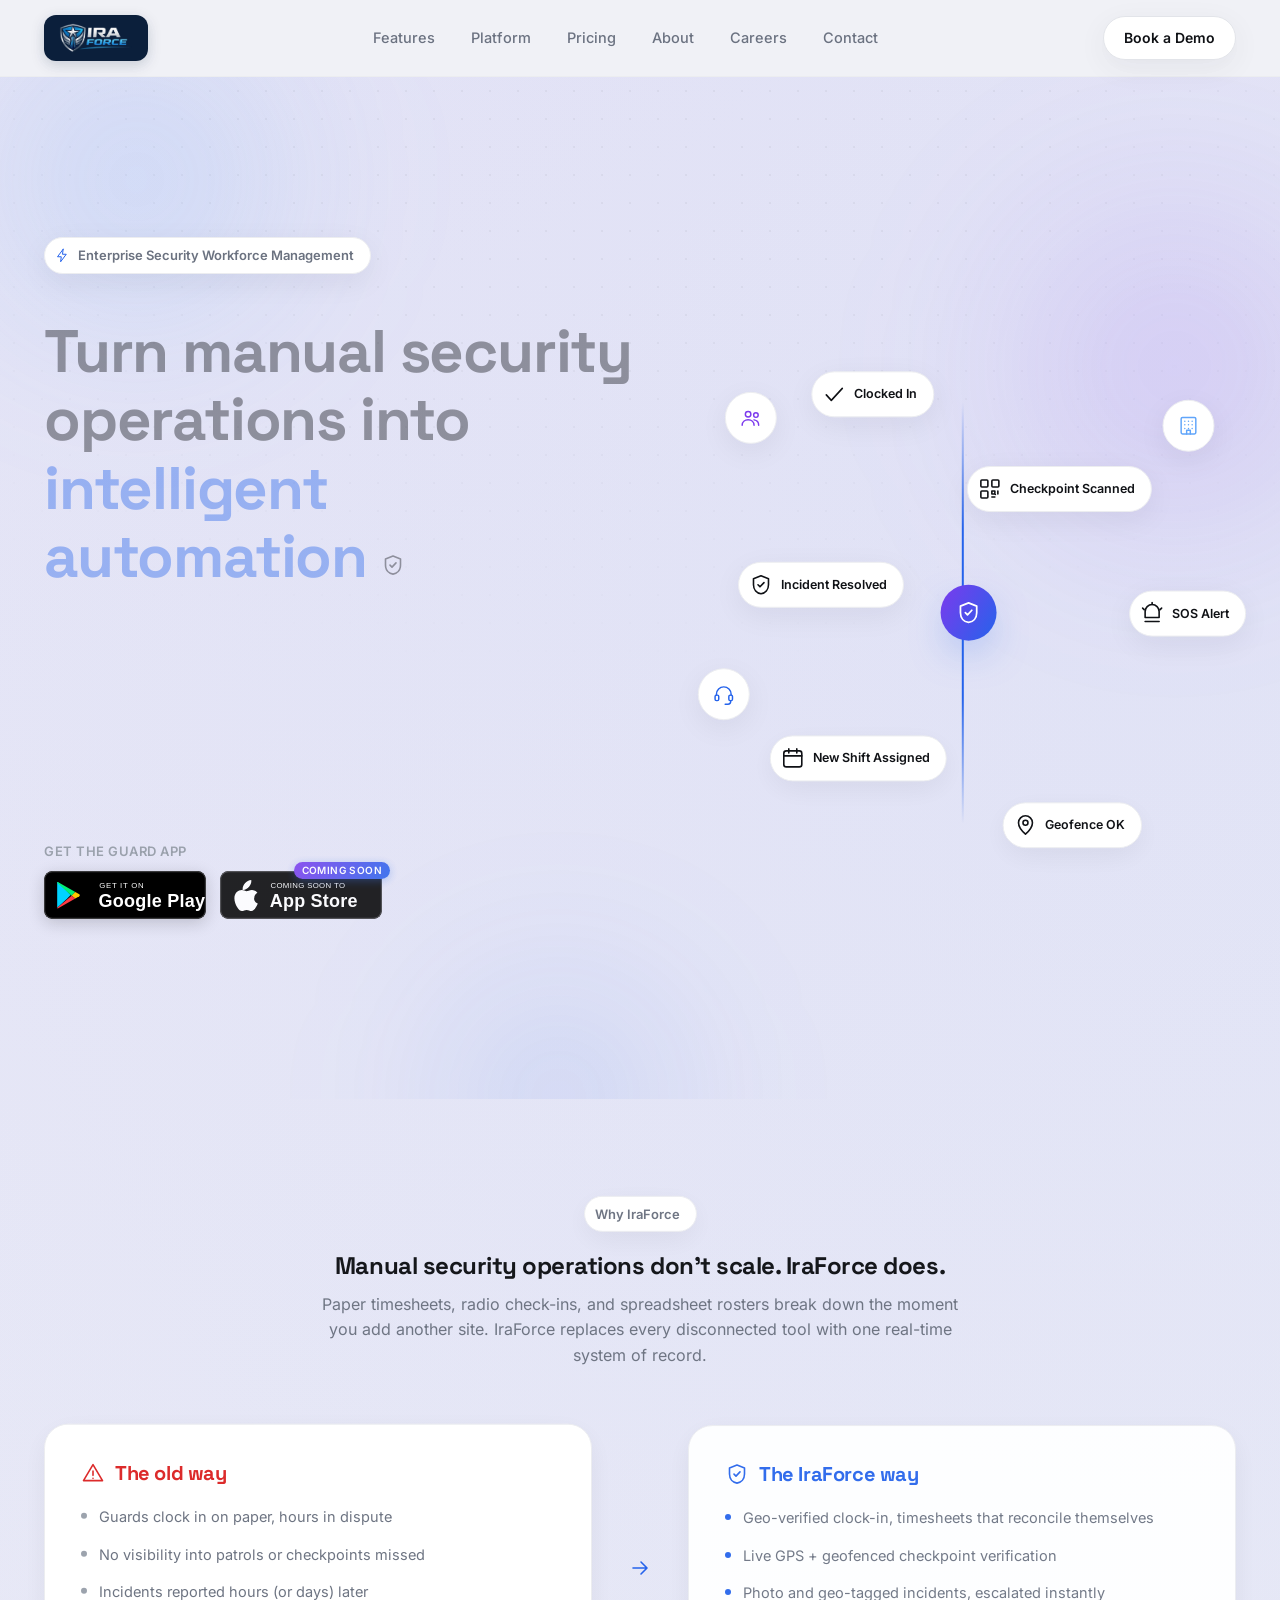
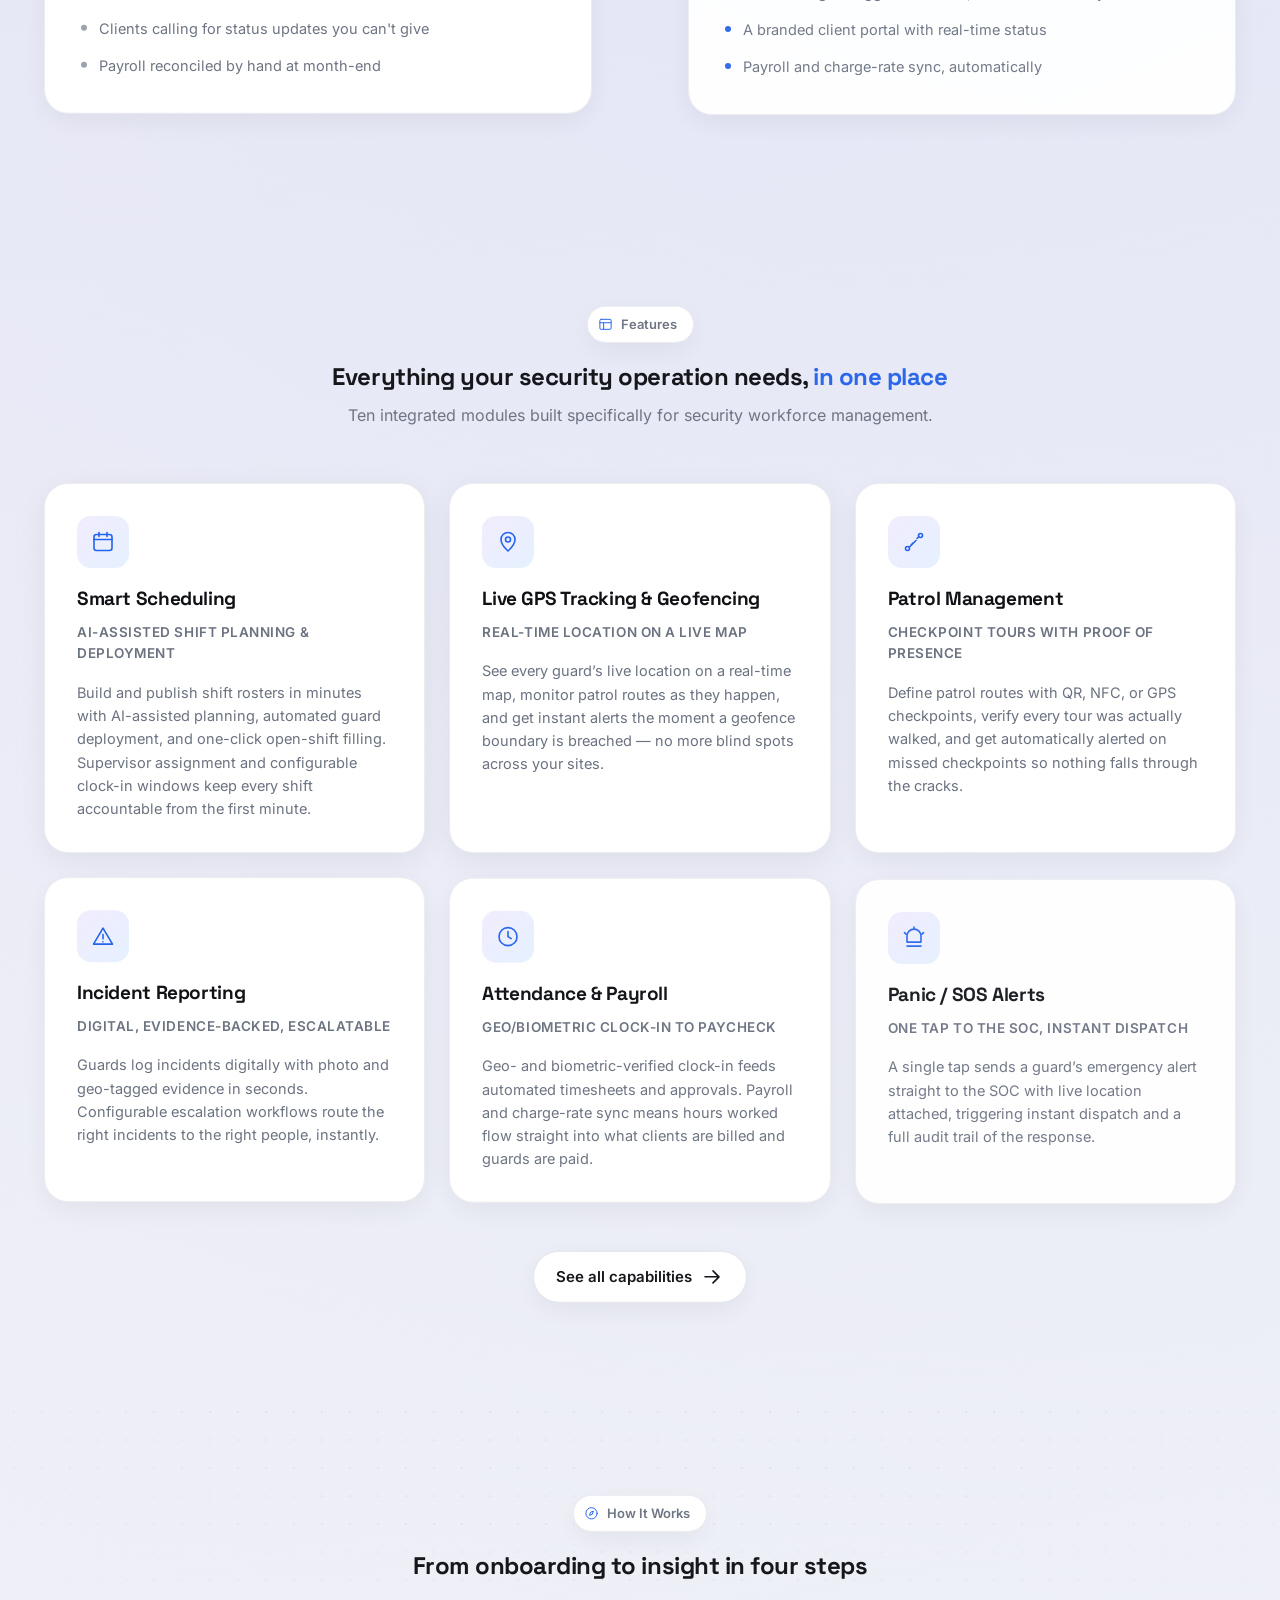
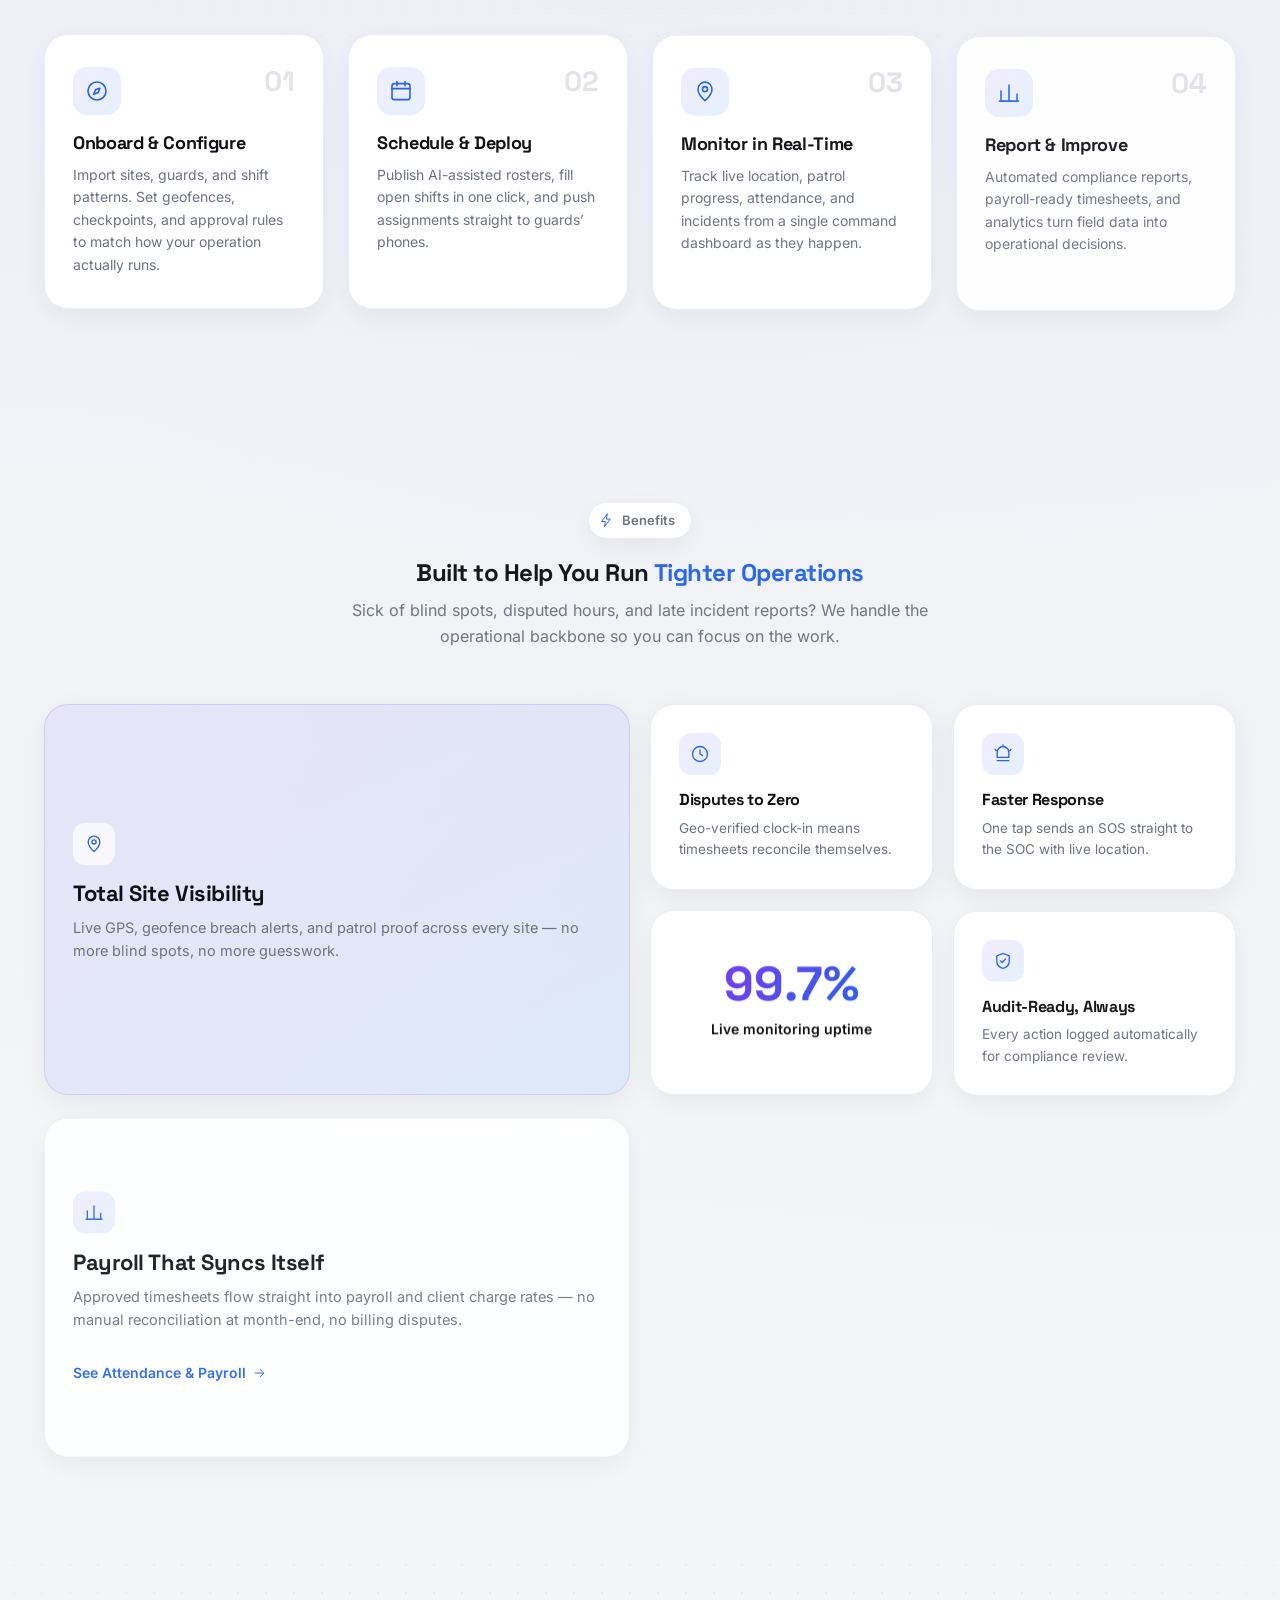
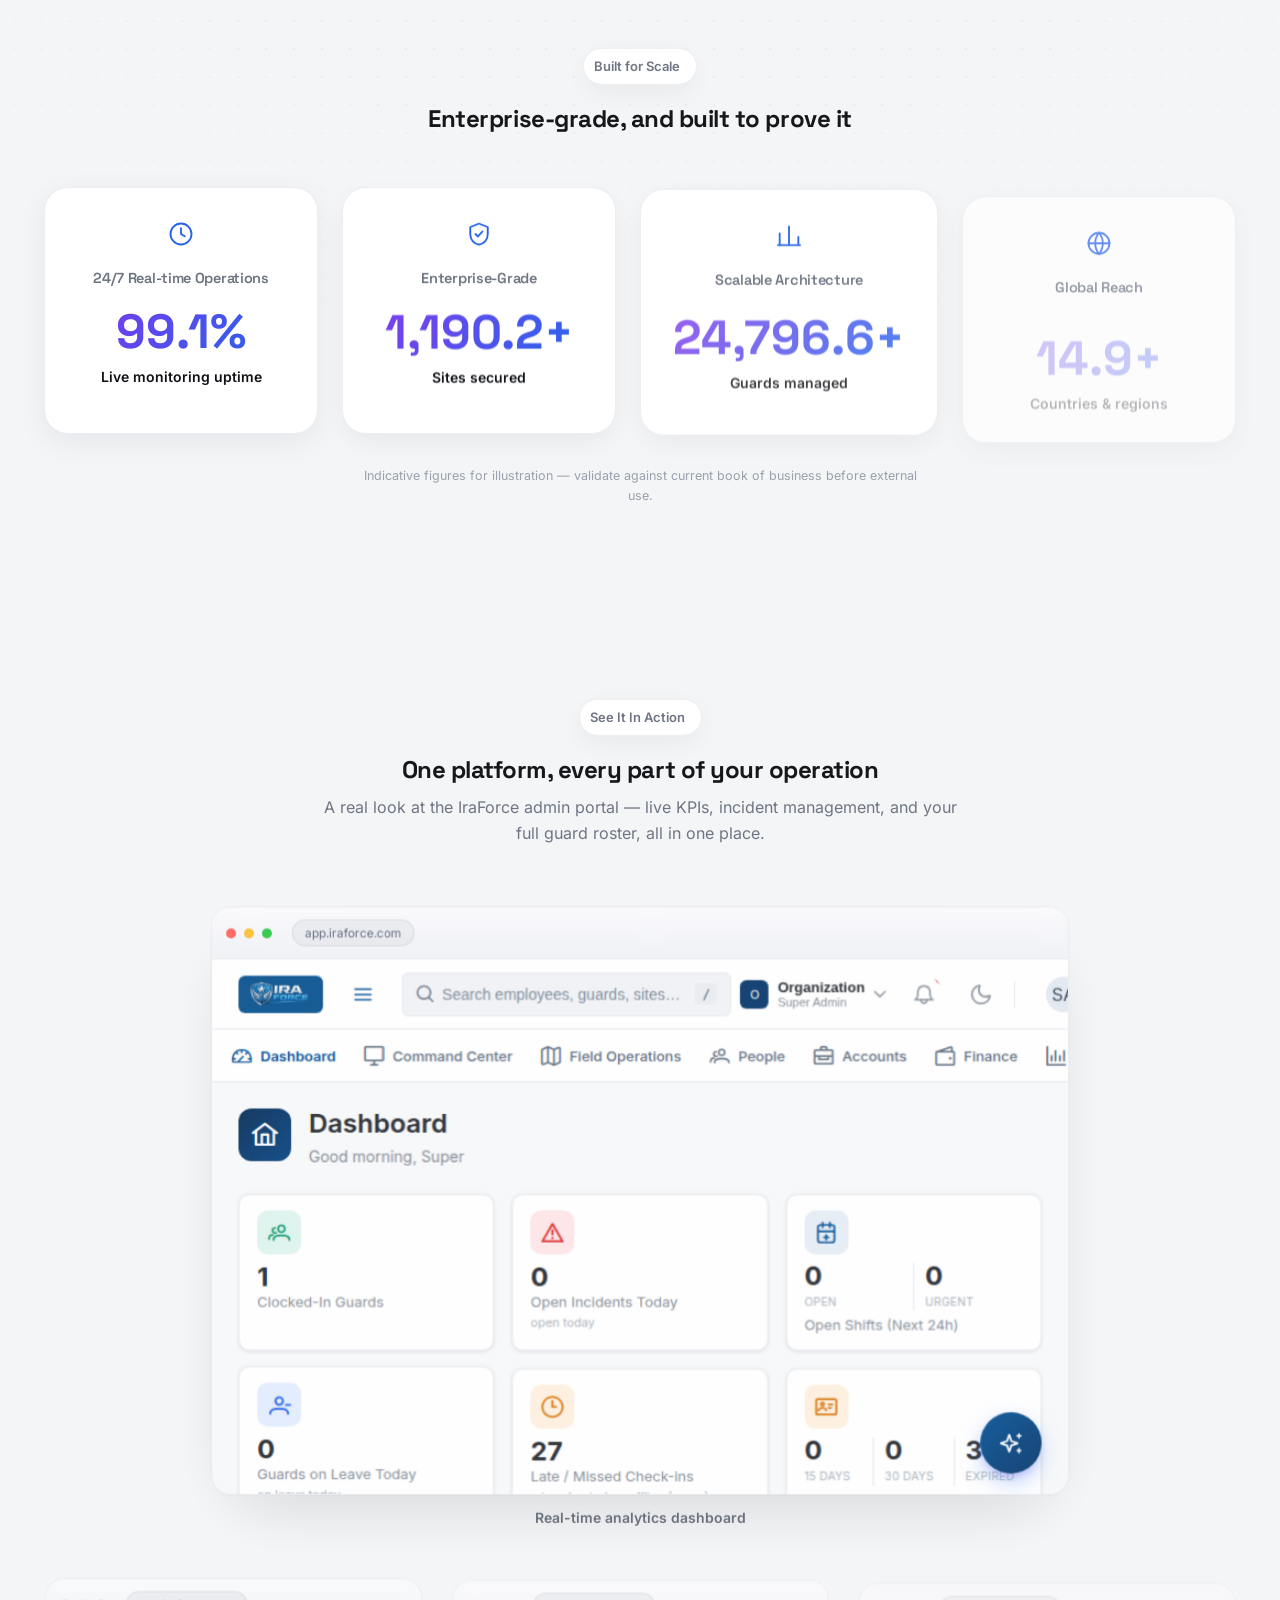
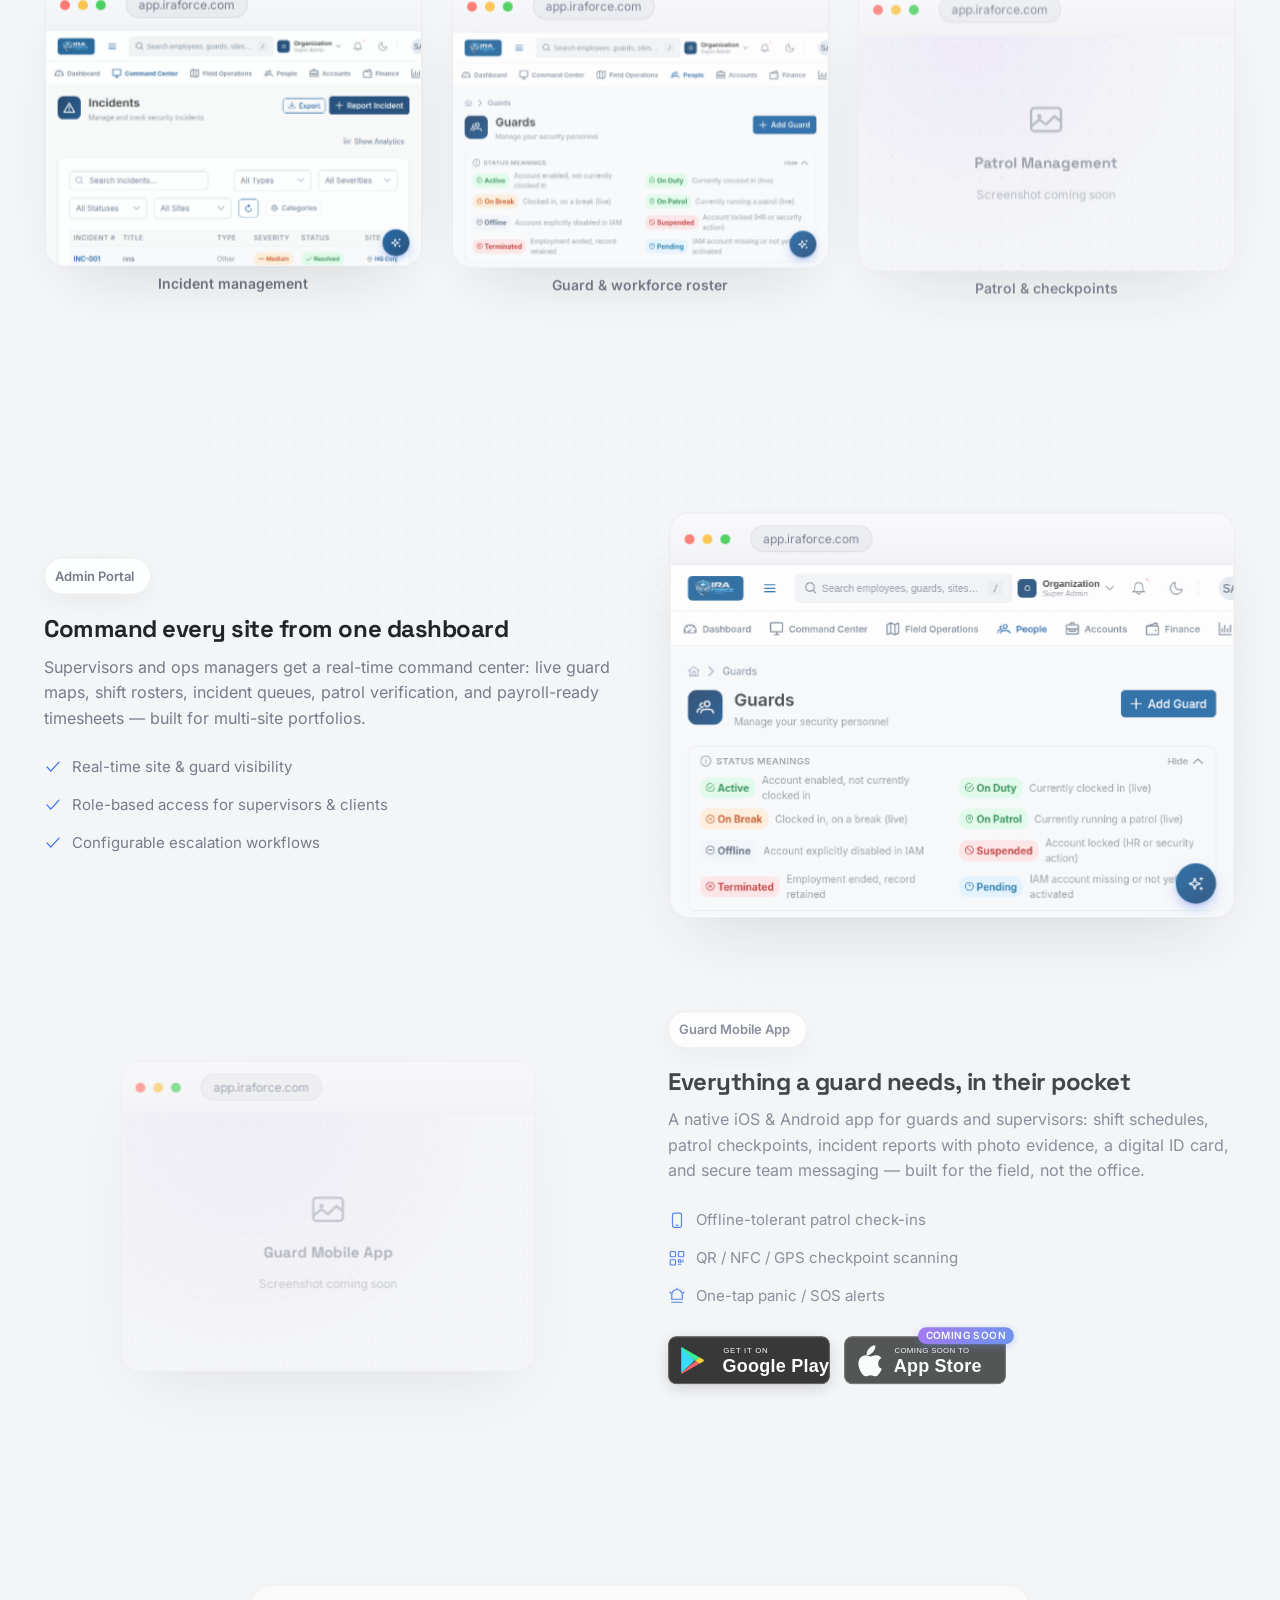
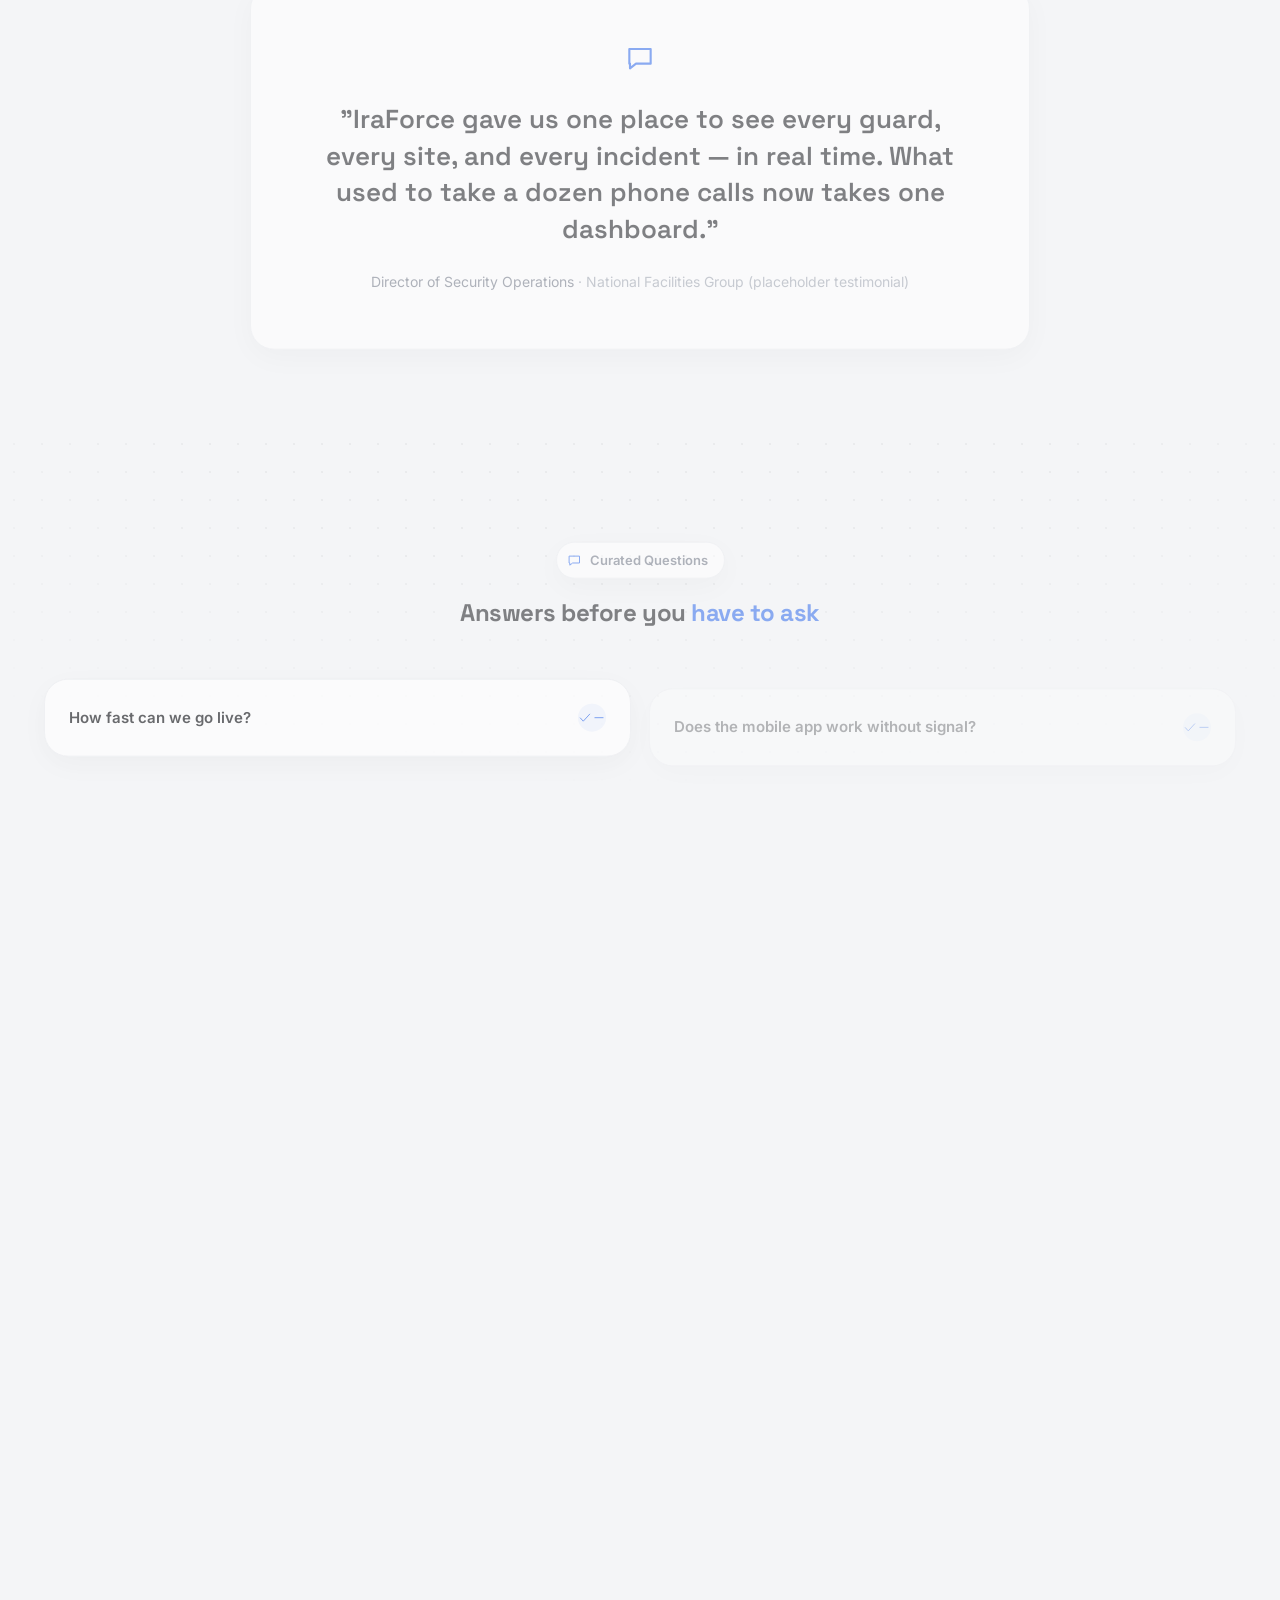
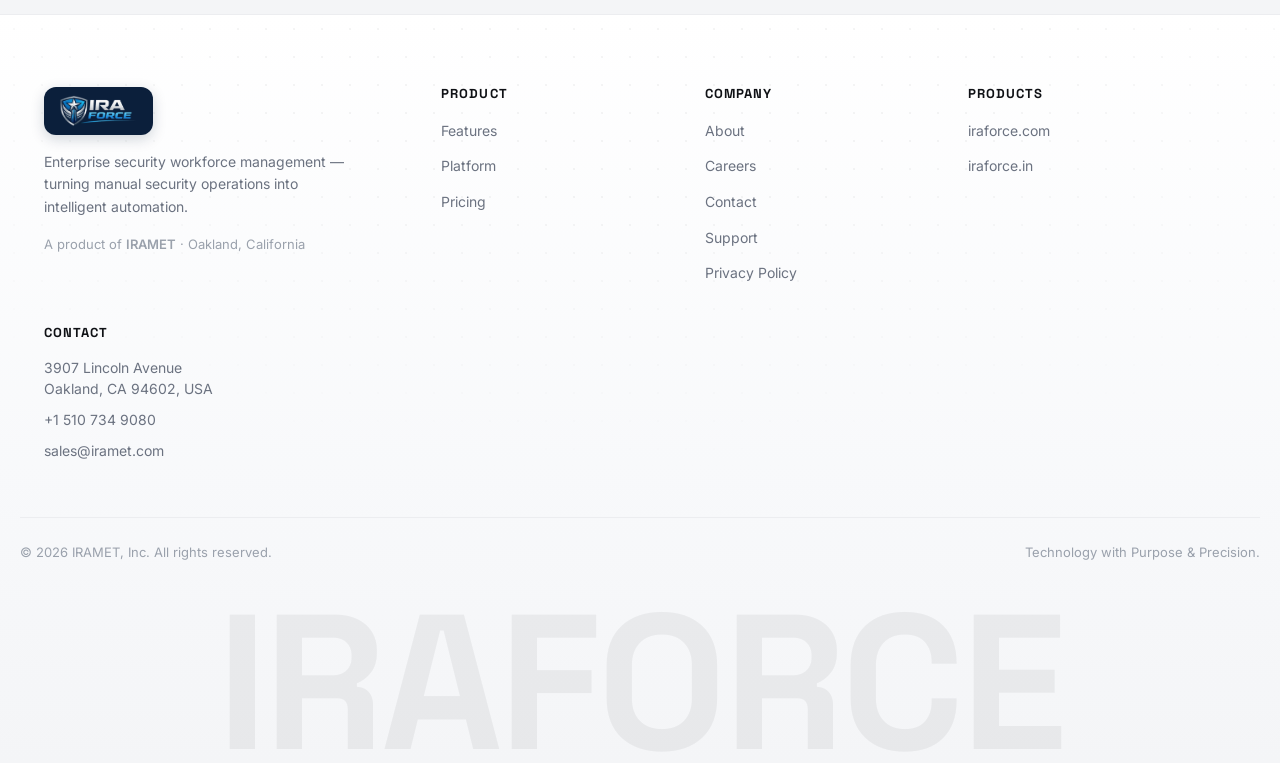
==== commit 2f204fbd: "Add store badges to the hero for above-the-fold access Adds the Google Play + App Store 'coming soon" ====
--- a/index.html
+++ b/index.html
@@ -4,5 +4,5 @@
         document.documentElement.classList.add('reduced-motion');
       }
     </script><link rel="stylesheet" href="/_astro/Icon.D8QwF3cm.css"><style>.feature-card[data-astro-cid-a5zxh5oa]{flex-direction:column;gap:6px;height:100%;padding:32px;display:flex}.feature-icon[data-astro-cid-a5zxh5oa]{background:var(--gradient-brand-soft);width:52px;height:52px;color:var(--ira-teal);border-radius:14px;justify-content:center;align-items:center;margin-bottom:14px;display:flex}.feature-card[data-astro-cid-a5zxh5oa] h3[data-astro-cid-a5zxh5oa]{margin-bottom:6px;font-size:19px}.feature-short[data-astro-cid-a5zxh5oa]{color:var(--text-secondary);text-transform:uppercase;letter-spacing:.04em;margin-bottom:10px;font-size:13.5px;font-weight:600}.feature-desc[data-astro-cid-a5zxh5oa]{flex:1;margin-bottom:0;font-size:14.5px}.feature-link[data-astro-cid-a5zxh5oa]{color:var(--ira-teal);align-items:center;gap:6px;margin-top:18px;font-size:14px;font-weight:600;display:inline-flex}.feature-link[data-astro-cid-a5zxh5oa] .feature-link-icon{width:16px;height:16px;transition:transform .2s}.feature-link[data-astro-cid-a5zxh5oa]:hover .feature-link-icon{transform:translate(3px)}
-</style><link rel="stylesheet" href="/_astro/index.kaVpHHou.css"><style>.device-frame[data-astro-cid-5cvqzwvr]{border:1px solid var(--border-soft);background:var(--bg-panel);transform-style:preserve-3d;will-change:transform;border-radius:20px;overflow:hidden;box-shadow:0 30px 70px -24px #11111a29,0 0 0 1px #11111a05}.chrome[data-astro-cid-5cvqzwvr]{border-bottom:1px solid var(--border-soft);background:linear-gradient(#fbfbfd,#f2f3f6);align-items:center;gap:8px;padding:12px 14px;display:flex}.dot[data-astro-cid-5cvqzwvr]{border-radius:50%;width:10px;height:10px;display:inline-block}.dot-red[data-astro-cid-5cvqzwvr]{background:#ff5f57}.dot-yellow[data-astro-cid-5cvqzwvr]{background:#febc2e}.dot-green[data-astro-cid-5cvqzwvr]{background:#28c840}.chrome-url[data-astro-cid-5cvqzwvr]{color:#5b6578;background:#0f172a0d;border:1px solid #0f172a14;border-radius:999px;margin-left:12px;padding:3px 12px;font-size:12px}.frame-body[data-astro-cid-5cvqzwvr]{aspect-ratio:16/10;background:radial-gradient(circle at 30% 0,#7c3aed14,#0000 60%),#f4f5f7;position:relative}.frame-body[data-astro-cid-5cvqzwvr].has-image{background:#eef1f7}.frame-body[data-astro-cid-5cvqzwvr] img[data-astro-cid-5cvqzwvr]{object-fit:cover;object-position:top center;width:100%;height:100%;display:block}.placeholder[data-astro-cid-5cvqzwvr]{color:var(--text-muted);background-image:radial-gradient(#0f11150d 1px,#0000 1px);background-size:22px 22px;flex-direction:column;justify-content:center;align-items:center;gap:10px;display:flex;position:absolute;inset:0}.placeholder[data-astro-cid-5cvqzwvr] span[data-astro-cid-5cvqzwvr]{font-family:var(--font-display);color:var(--text-secondary);font-size:15px;font-weight:600}.placeholder[data-astro-cid-5cvqzwvr] small[data-astro-cid-5cvqzwvr]{color:var(--text-muted);font-size:12px}.frame-glow[data-astro-cid-5cvqzwvr]{background:var(--gradient-radial-glow);pointer-events:none;opacity:.5;z-index:-1;height:60%;position:absolute;inset:-20% -20% auto}
-</style></head><body><a href="#main-content" class="skip-link">Skip to content</a><header class="site-nav" id="site-nav" data-astro-cid-wpvy4v7s><div class="container nav-inner" data-astro-cid-wpvy4v7s><a href="/" class="brand" aria-label="IraForce home" data-astro-cid-wpvy4v7s><img src="/assets/iraforce-logo-trimmed.png" alt="IraForce" class="brand-logo" width="373" height="151" data-astro-cid-wpvy4v7s></a><nav class="nav-links" aria-label="Primary" data-astro-cid-wpvy4v7s><ul data-astro-cid-wpvy4v7s><li data-astro-cid-wpvy4v7s><a href="/features" data-astro-cid-wpvy4v7s>Features</a></li><li data-astro-cid-wpvy4v7s><a href="/platform" data-astro-cid-wpvy4v7s>Platform</a></li><li data-astro-cid-wpvy4v7s><a href="/pricing" data-astro-cid-wpvy4v7s>Pricing</a></li><li data-astro-cid-wpvy4v7s><a href="/about" data-astro-cid-wpvy4v7s>About</a></li><li data-astro-cid-wpvy4v7s><a href="/careers" data-astro-cid-wpvy4v7s>Careers</a></li><li data-astro-cid-wpvy4v7s><a href="/contact" data-astro-cid-wpvy4v7s>Contact</a></li></ul></nav><div class="nav-actions" data-astro-cid-wpvy4v7s><a href="/contact" class="btn btn-secondary nav-cta-secondary" data-astro-cid-wpvy4v7s>Book a Demo</a></div><button class="nav-toggle" id="nav-toggle" aria-expanded="false" aria-controls="mobile-nav" aria-label="Toggle navigation menu" data-astro-cid-wpvy4v7s><span data-astro-cid-wpvy4v7s></span><span data-astro-cid-wpvy4v7s></span><span data-astro-cid-wpvy4v7s></span></button></div><div class="mobile-nav" id="mobile-nav" data-astro-cid-wpvy4v7s><ul data-astro-cid-wpvy4v7s><li data-astro-cid-wpvy4v7s><a href="/features" data-astro-cid-wpvy4v7s>Features</a></li><li data-astro-cid-wpvy4v7s><a href="/platform" data-astro-cid-wpvy4v7s>Platform</a></li><li data-astro-cid-wpvy4v7s><a href="/pricing" data-astro-cid-wpvy4v7s>Pricing</a></li><li data-astro-cid-wpvy4v7s><a href="/about" data-astro-cid-wpvy4v7s>About</a></li><li data-astro-cid-wpvy4v7s><a href="/careers" data-astro-cid-wpvy4v7s>Careers</a></li><li data-astro-cid-wpvy4v7s><a href="/contact" data-astro-cid-wpvy4v7s>Contact</a></li><li data-astro-cid-wpvy4v7s><a href="/contact" class="btn btn-primary btn-block" data-astro-cid-wpvy4v7s>Book a Demo</a></li></ul></div></header><script type="module">var e=document.getElementById(`nav-toggle`),t=document.getElementById(`mobile-nav`);e?.addEventListener(`click`,()=>{let n=t?.classList.toggle(`open`);e.setAttribute(`aria-expanded`,String(!!n))}),t?.querySelectorAll(`a`).forEach(n=>{n.addEventListener(`click`,()=>{t.classList.remove(`open`),e?.setAttribute(`aria-expanded`,`false`)})});</script><main id="main-content"><section class="hero dot-grid" data-hero data-astro-cid-lcdefpme><div class="hero-orbs" aria-hidden="true" data-astro-cid-lcdefpme><span class="orb orb-teal" data-hero-orb data-parallax="0.12" data-astro-cid-lcdefpme></span><span class="orb orb-indigo" data-hero-orb data-parallax="0.2" data-astro-cid-lcdefpme></span><span class="orb orb-blue" data-hero-orb data-parallax="0.16" data-astro-cid-lcdefpme></span></div><div class="container hero-grid" data-astro-cid-lcdefpme><div class="hero-copy" data-astro-cid-lcdefpme><span class="eyebrow" data-hero-eyebrow data-astro-cid-lcdefpme><svg class="icon eyebrow-icon" width="24" height="24" viewBox="0 0 24 24" fill="none" stroke="currentColor" stroke-width="1.6" stroke-linecap="round" stroke-linejoin="round" aria-hidden="true"><path d="M13 2 4 14h6l-1 8 9-12h-6l1-8Z"/></svg> Enterprise Security Workforce Management</span><h1 data-hero-title data-astro-cid-lcdefpme>Turn manual security operations into <span class="gradient-text" data-astro-cid-lcdefpme>intelligent automation</span> <svg class="icon title-glyph" width="24" height="24" viewBox="0 0 24 24" fill="none" stroke="currentColor" stroke-width="1.6" stroke-linecap="round" stroke-linejoin="round" aria-hidden="true"><path d="M12 3 4.5 6v6c0 5 3.2 8.4 7.5 9 4.3-.6 7.5-4 7.5-9V6L12 3Z"/><path d="m9 12 2 2 4-4.2"/></svg></h1><p class="hero-sub" data-hero-sub data-astro-cid-lcdefpme>IraForce unifies scheduling, live GPS tracking, patrol verification, incident reporting, and payroll into one real-time platform — so your guards, supervisors, and clients are always on the same page.</p><div class="hero-cta" data-hero-cta data-astro-cid-lcdefpme><a href="/contact" class="btn btn-primary" data-astro-cid-lcdefpme>Book a Demo <svg class="icon " width="24" height="24" viewBox="0 0 24 24" fill="none" stroke="currentColor" stroke-width="1.6" stroke-linecap="round" stroke-linejoin="round" aria-hidden="true"><path d="M5 12h13M13 6l6 6-6 6"/></svg></a><a href="/features" class="btn btn-secondary" data-astro-cid-lcdefpme>Explore Features</a></div><div class="hero-stats" data-astro-cid-lcdefpme><div class="hero-stat" data-hero-stat data-astro-cid-lcdefpme><strong data-astro-cid-lcdefpme>25,000+</strong><span data-astro-cid-lcdefpme>Guards managed</span></div><div class="hero-stat" data-hero-stat data-astro-cid-lcdefpme><strong data-astro-cid-lcdefpme>1,200+</strong><span data-astro-cid-lcdefpme>Sites secured</span></div><div class="hero-stat" data-hero-stat data-astro-cid-lcdefpme><strong data-astro-cid-lcdefpme>99.9%</strong><span data-astro-cid-lcdefpme>Platform uptime</span></div></div></div><div class="hero-visual" aria-hidden="true" data-astro-cid-lcdefpme><div class="orbit-scene" data-astro-cid-lcdefpme><span class="orbit-hub-line" data-hero-orb data-astro-cid-lcdefpme></span><span class="orbit-hub-node" data-hero-orb data-astro-cid-lcdefpme><svg class="icon " width="24" height="24" viewBox="0 0 24 24" fill="none" stroke="currentColor" stroke-width="1.6" stroke-linecap="round" stroke-linejoin="round" aria-hidden="true"><path d="M12 3 4.5 6v6c0 5 3.2 8.4 7.5 9 4.3-.6 7.5-4 7.5-9V6L12 3Z"/><path d="m9 12 2 2 4-4.2"/></svg></span><div class="orbit-node avatar-node an-1" data-hero-orb data-astro-cid-lcdefpme><span class="avatar-circle avatar-purple" data-astro-cid-lcdefpme><svg class="icon " width="24" height="24" viewBox="0 0 24 24" fill="none" stroke="currentColor" stroke-width="1.6" stroke-linecap="round" stroke-linejoin="round" aria-hidden="true"><circle cx="9" cy="8" r="3"/><path d="M2.5 20c0-3.6 2.9-6 6.5-6s6.5 2.4 6.5 6"/><circle cx="17.5" cy="9" r="2.5"/><path d="M15.5 14.2c2.9.4 5 2.6 5 5.8"/></svg></span></div><div class="orbit-node avatar-node an-2" data-hero-orb data-astro-cid-lcdefpme><span class="avatar-circle avatar-blue" data-astro-cid-lcdefpme><svg class="icon " width="24" height="24" viewBox="0 0 24 24" fill="none" stroke="currentColor" stroke-width="1.6" stroke-linecap="round" stroke-linejoin="round" aria-hidden="true"><path d="M4 13v-1a8 8 0 0 1 16 0v1"/><rect x="2.5" y="13" width="4" height="6" rx="1.5"/><rect x="17.5" y="13" width="4" height="6" rx="1.5"/><path d="M19.5 19.5v.5a3 3 0 0 1-3 3h-3"/></svg></span></div><div class="orbit-node avatar-node an-3" data-hero-orb data-astro-cid-lcdefpme><span class="avatar-circle avatar-teal" data-astro-cid-lcdefpme><svg class="icon " width="24" height="24" viewBox="0 0 24 24" fill="none" stroke="currentColor" stroke-width="1.6" stroke-linecap="round" stroke-linejoin="round" aria-hidden="true"><rect x="4" y="3" width="16" height="18" rx="1.5"/><path d="M8 7h.01M12 7h.01M16 7h.01M8 11h.01M12 11h.01M16 11h.01M8 15h.01M12 15h.01M16 15h.01M10 21v-4h4v4"/></svg></span></div><div class="orbit-node chip-node cn-1" data-hero-orb data-parallax="0.05" data-astro-cid-lcdefpme><svg class="icon chip-icon chip-success" width="24" height="24" viewBox="0 0 24 24" fill="none" stroke="currentColor" stroke-width="1.6" stroke-linecap="round" stroke-linejoin="round" aria-hidden="true"><path d="M4 12.5 9 18 20 6"/></svg> Clocked In</div><div class="orbit-node chip-node cn-2" data-hero-orb data-parallax="0.08" data-astro-cid-lcdefpme><svg class="icon chip-icon chip-blue" width="24" height="24" viewBox="0 0 24 24" fill="none" stroke="currentColor" stroke-width="1.6" stroke-linecap="round" stroke-linejoin="round" aria-hidden="true"><rect x="3" y="3" width="7" height="7" rx="1"/><rect x="14" y="3" width="7" height="7" rx="1"/><rect x="3" y="14" width="7" height="7" rx="1"/><path d="M14 14h3v3h-3zM20 14v3M14 20h3M17.5 17.5h.01"/></svg> Checkpoint Scanned</div><div class="orbit-node chip-node cn-3" data-hero-orb data-parallax="0.06" data-astro-cid-lcdefpme><svg class="icon chip-icon chip-success" width="24" height="24" viewBox="0 0 24 24" fill="none" stroke="currentColor" stroke-width="1.6" stroke-linecap="round" stroke-linejoin="round" aria-hidden="true"><path d="M12 3 4.5 6v6c0 5 3.2 8.4 7.5 9 4.3-.6 7.5-4 7.5-9V6L12 3Z"/><path d="m9 12 2 2 4-4.2"/></svg> Incident Resolved</div><div class="orbit-node chip-node cn-4" data-hero-orb data-parallax="0.1" data-astro-cid-lcdefpme><svg class="icon chip-icon chip-alert" width="24" height="24" viewBox="0 0 24 24" fill="none" stroke="currentColor" stroke-width="1.6" stroke-linecap="round" stroke-linejoin="round" aria-hidden="true"><path d="M12 3a7 7 0 0 1 7 7v6H5v-6a7 7 0 0 1 7-7Z"/><path d="M5 20h14M12 3V1M4 8 2.5 6.5M20 8l1.5-1.5"/></svg> SOS Alert</div><div class="orbit-node chip-node cn-5" data-hero-orb data-parallax="0.07" data-astro-cid-lcdefpme><svg class="icon chip-icon chip-purple" width="24" height="24" viewBox="0 0 24 24" fill="none" stroke="currentColor" stroke-width="1.6" stroke-linecap="round" stroke-linejoin="round" aria-hidden="true"><rect x="3" y="4.5" width="18" height="16" rx="2.5"/><path d="M16 2.5v4M8 2.5v4M3 9.5h18"/></svg> New Shift Assigned</div><div class="orbit-node chip-node cn-6" data-hero-orb data-parallax="0.09" data-astro-cid-lcdefpme><svg class="icon chip-icon chip-blue" width="24" height="24" viewBox="0 0 24 24" fill="none" stroke="currentColor" stroke-width="1.6" stroke-linecap="round" stroke-linejoin="round" aria-hidden="true"><path d="M12 21s7-6.2 7-11.5A7 7 0 0 0 5 9.5C5 14.8 12 21 12 21Z"/><circle cx="12" cy="9.5" r="2.5"/></svg> Geofence OK</div></div></div></div></section><section class="section problem-solution" data-astro-cid-lcdefpme><div class="container" data-astro-cid-lcdefpme><div class="section-head center" data-reveal data-astro-cid-lcdefpme><span class="eyebrow" data-astro-cid-lcdefpme>Why IraForce</span><h2 data-astro-cid-lcdefpme>Manual security operations don't scale. IraForce does.</h2><p data-astro-cid-lcdefpme>Paper timesheets, radio check-ins, and spreadsheet rosters break down the moment you add another site. IraForce replaces every disconnected tool with one real-time system of record.</p></div><div class="ps-grid" data-reveal-group data-astro-cid-lcdefpme><div class="ps-card ps-problem glass-card" data-reveal-item data-astro-cid-lcdefpme><div class="ps-card-inner" data-astro-cid-lcdefpme><h3 data-astro-cid-lcdefpme><svg class="icon " width="24" height="24" viewBox="0 0 24 24" fill="none" stroke="currentColor" stroke-width="1.6" stroke-linecap="round" stroke-linejoin="round" aria-hidden="true"><path d="M12 4 2.5 20h19L12 4Z"/><path d="M12 10.5v4.2M12 17.7h.01"/></svg> The old way</h3><ul data-astro-cid-lcdefpme><li data-astro-cid-lcdefpme>Guards clock in on paper, hours in dispute</li><li data-astro-cid-lcdefpme>No visibility into patrols or checkpoints missed</li><li data-astro-cid-lcdefpme>Incidents reported hours (or days) later</li><li data-astro-cid-lcdefpme>Clients calling for status updates you can't give</li><li data-astro-cid-lcdefpme>Payroll reconciled by hand at month-end</li></ul></div></div><div class="ps-arrow" aria-hidden="true" data-astro-cid-lcdefpme><svg class="icon " width="24" height="24" viewBox="0 0 24 24" fill="none" stroke="currentColor" stroke-width="1.6" stroke-linecap="round" stroke-linejoin="round" aria-hidden="true"><path d="M5 12h13M13 6l6 6-6 6"/></svg></div><div class="ps-card ps-solution glass-card" data-reveal-item data-astro-cid-lcdefpme><div class="ps-card-inner" data-astro-cid-lcdefpme><h3 data-astro-cid-lcdefpme><svg class="icon " width="24" height="24" viewBox="0 0 24 24" fill="none" stroke="currentColor" stroke-width="1.6" stroke-linecap="round" stroke-linejoin="round" aria-hidden="true"><path d="M12 3 4.5 6v6c0 5 3.2 8.4 7.5 9 4.3-.6 7.5-4 7.5-9V6L12 3Z"/><path d="m9 12 2 2 4-4.2"/></svg> The IraForce way</h3><ul data-astro-cid-lcdefpme><li data-astro-cid-lcdefpme>Geo-verified clock-in, timesheets that reconcile themselves</li><li data-astro-cid-lcdefpme>Live GPS + geofenced checkpoint verification</li><li data-astro-cid-lcdefpme>Photo and geo-tagged incidents, escalated instantly</li><li data-astro-cid-lcdefpme>A branded client portal with real-time status</li><li data-astro-cid-lcdefpme>Payroll and charge-rate sync, automatically</li></ul></div></div></div></div></section><section class="section features-band" id="features" data-astro-cid-lcdefpme><div class="container" data-astro-cid-lcdefpme><div class="section-head center" data-reveal data-astro-cid-lcdefpme><span class="eyebrow" data-astro-cid-lcdefpme><svg class="icon eyebrow-icon" width="24" height="24" viewBox="0 0 24 24" fill="none" stroke="currentColor" stroke-width="1.6" stroke-linecap="round" stroke-linejoin="round" aria-hidden="true"><rect x="3" y="4" width="18" height="16" rx="2"/><path d="M3 9.5h18M9 9.5V20"/></svg> Features</span><h2 data-astro-cid-lcdefpme>Everything your security operation needs, <span class="gradient-text" data-astro-cid-lcdefpme>in one place</span></h2><p data-astro-cid-lcdefpme>Ten integrated modules built specifically for security workforce management.</p></div><div class="features-grid" data-reveal-group data-astro-cid-lcdefpme><article class="feature-card glass-card" data-reveal-item data-astro-cid-a5zxh5oa><div class="feature-icon" aria-hidden="true" data-astro-cid-a5zxh5oa><svg class="icon " width="24" height="24" viewBox="0 0 24 24" fill="none" stroke="currentColor" stroke-width="1.6" stroke-linecap="round" stroke-linejoin="round" aria-hidden="true"><rect x="3" y="4.5" width="18" height="16" rx="2.5"/><path d="M16 2.5v4M8 2.5v4M3 9.5h18"/></svg></div><h3 data-astro-cid-a5zxh5oa>Smart Scheduling</h3><p class="feature-short" data-astro-cid-a5zxh5oa>AI-assisted shift planning &amp; deployment</p><p class="feature-desc" data-astro-cid-a5zxh5oa>Build and publish shift rosters in minutes with AI-assisted planning, automated guard deployment, and one-click open-shift filling. Supervisor assignment and configurable clock-in windows keep every shift accountable from the first minute.</p></article><article class="feature-card glass-card" data-reveal-item data-astro-cid-a5zxh5oa><div class="feature-icon" aria-hidden="true" data-astro-cid-a5zxh5oa><svg class="icon " width="24" height="24" viewBox="0 0 24 24" fill="none" stroke="currentColor" stroke-width="1.6" stroke-linecap="round" stroke-linejoin="round" aria-hidden="true"><path d="M12 21s7-6.2 7-11.5A7 7 0 0 0 5 9.5C5 14.8 12 21 12 21Z"/><circle cx="12" cy="9.5" r="2.5"/></svg></div><h3 data-astro-cid-a5zxh5oa>Live GPS Tracking &amp; Geofencing</h3><p class="feature-short" data-astro-cid-a5zxh5oa>Real-time location on a live map</p><p class="feature-desc" data-astro-cid-a5zxh5oa>See every guard’s live location on a real-time map, monitor patrol routes as they happen, and get instant alerts the moment a geofence boundary is breached — no more blind spots across your sites.</p></article><article class="feature-card glass-card" data-reveal-item data-astro-cid-a5zxh5oa><div class="feature-icon" aria-hidden="true" data-astro-cid-a5zxh5oa><svg class="icon " width="24" height="24" viewBox="0 0 24 24" fill="none" stroke="currentColor" stroke-width="1.6" stroke-linecap="round" stroke-linejoin="round" aria-hidden="true"><circle cx="5.5" cy="18.5" r="2"/><circle cx="18.5" cy="5.5" r="2"/><path d="M7.3 17.2 14 10.5M16.7 6.8 15 8.5M9 15l2-2"/></svg></div><h3 data-astro-cid-a5zxh5oa>Patrol Management</h3><p class="feature-short" data-astro-cid-a5zxh5oa>Checkpoint tours with proof of presence</p><p class="feature-desc" data-astro-cid-a5zxh5oa>Define patrol routes with QR, NFC, or GPS checkpoints, verify every tour was actually walked, and get automatically alerted on missed checkpoints so nothing falls through the cracks.</p></article><article class="feature-card glass-card" data-reveal-item data-astro-cid-a5zxh5oa><div class="feature-icon" aria-hidden="true" data-astro-cid-a5zxh5oa><svg class="icon " width="24" height="24" viewBox="0 0 24 24" fill="none" stroke="currentColor" stroke-width="1.6" stroke-linecap="round" stroke-linejoin="round" aria-hidden="true"><path d="M12 4 2.5 20h19L12 4Z"/><path d="M12 10.5v4.2M12 17.7h.01"/></svg></div><h3 data-astro-cid-a5zxh5oa>Incident Reporting</h3><p class="feature-short" data-astro-cid-a5zxh5oa>Digital, evidence-backed, escalatable</p><p class="feature-desc" data-astro-cid-a5zxh5oa>Guards log incidents digitally with photo and geo-tagged evidence in seconds. Configurable escalation workflows route the right incidents to the right people, instantly.</p></article><article class="feature-card glass-card" data-reveal-item data-astro-cid-a5zxh5oa><div class="feature-icon" aria-hidden="true" data-astro-cid-a5zxh5oa><svg class="icon " width="24" height="24" viewBox="0 0 24 24" fill="none" stroke="currentColor" stroke-width="1.6" stroke-linecap="round" stroke-linejoin="round" aria-hidden="true"><circle cx="12" cy="12" r="9"/><path d="M12 7v5l3.2 2"/></svg></div><h3 data-astro-cid-a5zxh5oa>Attendance &amp; Payroll</h3><p class="feature-short" data-astro-cid-a5zxh5oa>Geo/biometric clock-in to paycheck</p><p class="feature-desc" data-astro-cid-a5zxh5oa>Geo- and biometric-verified clock-in feeds automated timesheets and approvals. Payroll and charge-rate sync means hours worked flow straight into what clients are billed and guards are paid.</p></article><article class="feature-card glass-card" data-reveal-item data-astro-cid-a5zxh5oa><div class="feature-icon" aria-hidden="true" data-astro-cid-a5zxh5oa><svg class="icon " width="24" height="24" viewBox="0 0 24 24" fill="none" stroke="currentColor" stroke-width="1.6" stroke-linecap="round" stroke-linejoin="round" aria-hidden="true"><path d="M12 3a7 7 0 0 1 7 7v6H5v-6a7 7 0 0 1 7-7Z"/><path d="M5 20h14M12 3V1M4 8 2.5 6.5M20 8l1.5-1.5"/></svg></div><h3 data-astro-cid-a5zxh5oa>Panic / SOS Alerts</h3><p class="feature-short" data-astro-cid-a5zxh5oa>One tap to the SOC, instant dispatch</p><p class="feature-desc" data-astro-cid-a5zxh5oa>A single tap sends a guard’s emergency alert straight to the SOC with live location attached, triggering instant dispatch and a full audit trail of the response.</p></article></div><div class="features-more" data-reveal data-astro-cid-lcdefpme><a href="/features" class="btn btn-secondary" data-astro-cid-lcdefpme>See all capabilities <svg class="icon " width="24" height="24" viewBox="0 0 24 24" fill="none" stroke="currentColor" stroke-width="1.6" stroke-linecap="round" stroke-linejoin="round" aria-hidden="true"><path d="M5 12h13M13 6l6 6-6 6"/></svg></a></div></div></section><section class="section how-it-works dot-grid" data-astro-cid-lcdefpme><div class="container" data-astro-cid-lcdefpme><div class="section-head center" data-reveal data-astro-cid-lcdefpme><span class="eyebrow" data-astro-cid-lcdefpme><svg class="icon eyebrow-icon" width="24" height="24" viewBox="0 0 24 24" fill="none" stroke="currentColor" stroke-width="1.6" stroke-linecap="round" stroke-linejoin="round" aria-hidden="true"><circle cx="12" cy="12" r="9"/><path d="m14.8 9.2-1.6 4.4-4.4 1.6 1.6-4.4z"/></svg> How It Works</span><h2 data-astro-cid-lcdefpme>From onboarding to insight in four steps</h2></div><div class="steps-grid" data-reveal-group data-astro-cid-lcdefpme><div class="step-card glass-card" data-reveal-item data-astro-cid-lcdefpme><span class="step-number" data-astro-cid-lcdefpme>01</span><div class="step-icon" data-astro-cid-lcdefpme><svg class="icon " width="24" height="24" viewBox="0 0 24 24" fill="none" stroke="currentColor" stroke-width="1.6" stroke-linecap="round" stroke-linejoin="round" aria-hidden="true"><circle cx="12" cy="12" r="9"/><path d="m14.8 9.2-1.6 4.4-4.4 1.6 1.6-4.4z"/></svg></div><h3 data-astro-cid-lcdefpme>Onboard &amp; Configure</h3><p data-astro-cid-lcdefpme>Import sites, guards, and shift patterns. Set geofences, checkpoints, and approval rules to match how your operation actually runs.</p></div><div class="step-card glass-card" data-reveal-item data-astro-cid-lcdefpme><span class="step-number" data-astro-cid-lcdefpme>02</span><div class="step-icon" data-astro-cid-lcdefpme><svg class="icon " width="24" height="24" viewBox="0 0 24 24" fill="none" stroke="currentColor" stroke-width="1.6" stroke-linecap="round" stroke-linejoin="round" aria-hidden="true"><rect x="3" y="4.5" width="18" height="16" rx="2.5"/><path d="M16 2.5v4M8 2.5v4M3 9.5h18"/></svg></div><h3 data-astro-cid-lcdefpme>Schedule &amp; Deploy</h3><p data-astro-cid-lcdefpme>Publish AI-assisted rosters, fill open shifts in one click, and push assignments straight to guards’ phones.</p></div><div class="step-card glass-card" data-reveal-item data-astro-cid-lcdefpme><span class="step-number" data-astro-cid-lcdefpme>03</span><div class="step-icon" data-astro-cid-lcdefpme><svg class="icon " width="24" height="24" viewBox="0 0 24 24" fill="none" stroke="currentColor" stroke-width="1.6" stroke-linecap="round" stroke-linejoin="round" aria-hidden="true"><path d="M12 21s7-6.2 7-11.5A7 7 0 0 0 5 9.5C5 14.8 12 21 12 21Z"/><circle cx="12" cy="9.5" r="2.5"/></svg></div><h3 data-astro-cid-lcdefpme>Monitor in Real-Time</h3><p data-astro-cid-lcdefpme>Track live location, patrol progress, attendance, and incidents from a single command dashboard as they happen.</p></div><div class="step-card glass-card" data-reveal-item data-astro-cid-lcdefpme><span class="step-number" data-astro-cid-lcdefpme>04</span><div class="step-icon" data-astro-cid-lcdefpme><svg class="icon " width="24" height="24" viewBox="0 0 24 24" fill="none" stroke="currentColor" stroke-width="1.6" stroke-linecap="round" stroke-linejoin="round" aria-hidden="true"><path d="M4 20V10M12 20V4M20 20v-7"/><path d="M2.5 20h19"/></svg></div><h3 data-astro-cid-lcdefpme>Report &amp; Improve</h3><p data-astro-cid-lcdefpme>Automated compliance reports, payroll-ready timesheets, and analytics turn field data into operational decisions.</p></div></div></div></section><section class="section benefits-band" data-astro-cid-lcdefpme><div class="container" data-astro-cid-lcdefpme><div class="section-head center" data-reveal data-astro-cid-lcdefpme><span class="eyebrow" data-astro-cid-lcdefpme><svg class="icon eyebrow-icon" width="24" height="24" viewBox="0 0 24 24" fill="none" stroke="currentColor" stroke-width="1.6" stroke-linecap="round" stroke-linejoin="round" aria-hidden="true"><path d="M13 2 4 14h6l-1 8 9-12h-6l1-8Z"/></svg> Benefits</span><h2 data-astro-cid-lcdefpme>Built to Help You Run <span class="gradient-text" data-astro-cid-lcdefpme>Tighter Operations</span></h2><p data-astro-cid-lcdefpme>Sick of blind spots, disputed hours, and late incident reports? We handle the operational backbone so you can focus on the work.</p></div><div class="bento-grid" data-reveal-group data-astro-cid-lcdefpme><div class="bento-card bento-lg bento-gradient" data-reveal-item data-astro-cid-lcdefpme><div class="bento-icon bento-icon-light" data-astro-cid-lcdefpme><svg class="icon " width="24" height="24" viewBox="0 0 24 24" fill="none" stroke="currentColor" stroke-width="1.6" stroke-linecap="round" stroke-linejoin="round" aria-hidden="true"><path d="M12 21s7-6.2 7-11.5A7 7 0 0 0 5 9.5C5 14.8 12 21 12 21Z"/><circle cx="12" cy="9.5" r="2.5"/></svg></div><h3 data-astro-cid-lcdefpme>Total Site Visibility</h3><p data-astro-cid-lcdefpme>Live GPS, geofence breach alerts, and patrol proof across every site — no more blind spots, no more guesswork.</p></div><div class="bento-card bento-sm" data-reveal-item data-astro-cid-lcdefpme><div class="bento-icon" data-astro-cid-lcdefpme><svg class="icon " width="24" height="24" viewBox="0 0 24 24" fill="none" stroke="currentColor" stroke-width="1.6" stroke-linecap="round" stroke-linejoin="round" aria-hidden="true"><circle cx="12" cy="12" r="9"/><path d="M12 7v5l3.2 2"/></svg></div><h4 data-astro-cid-lcdefpme>Disputes to Zero</h4><p data-astro-cid-lcdefpme>Geo-verified clock-in means timesheets reconcile themselves.</p></div><div class="bento-card bento-sm" data-reveal-item data-astro-cid-lcdefpme><div class="bento-icon" data-astro-cid-lcdefpme><svg class="icon " width="24" height="24" viewBox="0 0 24 24" fill="none" stroke="currentColor" stroke-width="1.6" stroke-linecap="round" stroke-linejoin="round" aria-hidden="true"><path d="M12 3a7 7 0 0 1 7 7v6H5v-6a7 7 0 0 1 7-7Z"/><path d="M5 20h14M12 3V1M4 8 2.5 6.5M20 8l1.5-1.5"/></svg></div><h4 data-astro-cid-lcdefpme>Faster Response</h4><p data-astro-cid-lcdefpme>One tap sends an SOS straight to the SOC with live location.</p></div><div class="bento-card bento-sm bento-stat" data-reveal-item data-astro-cid-lcdefpme><div class="stat-card" data-reveal-item data-astro-cid-4ys5yju5><div class="stat-value" data-astro-cid-4ys5yju5><span data-countup="99.9" data-countup-suffix="%" data-astro-cid-4ys5yju5>0%</span></div><p class="stat-label" data-astro-cid-4ys5yju5>Live monitoring uptime</p></div></div><div class="bento-card bento-sm" data-reveal-item data-astro-cid-lcdefpme><div class="bento-icon" data-astro-cid-lcdefpme><svg class="icon " width="24" height="24" viewBox="0 0 24 24" fill="none" stroke="currentColor" stroke-width="1.6" stroke-linecap="round" stroke-linejoin="round" aria-hidden="true"><path d="M12 3 4.5 6v6c0 5 3.2 8.4 7.5 9 4.3-.6 7.5-4 7.5-9V6L12 3Z"/><path d="m9 12 2 2 4-4.2"/></svg></div><h4 data-astro-cid-lcdefpme>Audit-Ready, Always</h4><p data-astro-cid-lcdefpme>Every action logged automatically for compliance review.</p></div><div class="bento-card bento-lg" data-reveal-item data-astro-cid-lcdefpme><div class="bento-icon" data-astro-cid-lcdefpme><svg class="icon " width="24" height="24" viewBox="0 0 24 24" fill="none" stroke="currentColor" stroke-width="1.6" stroke-linecap="round" stroke-linejoin="round" aria-hidden="true"><path d="M4 20V10M12 20V4M20 20v-7"/><path d="M2.5 20h19"/></svg></div><h3 data-astro-cid-lcdefpme>Payroll That Syncs Itself</h3><p data-astro-cid-lcdefpme>Approved timesheets flow straight into payroll and client charge rates — no manual reconciliation at month-end, no billing disputes.</p><a href="/features" class="bento-link" data-astro-cid-lcdefpme>See Attendance & Payroll <svg class="icon " width="24" height="24" viewBox="0 0 24 24" fill="none" stroke="currentColor" stroke-width="1.6" stroke-linecap="round" stroke-linejoin="round" aria-hidden="true"><path d="M5 12h13M13 6l6 6-6 6"/></svg></a></div></div></div></section><section class="section stats-strip dot-grid" data-astro-cid-lcdefpme><div class="container" data-astro-cid-lcdefpme><div class="section-head center" data-reveal data-astro-cid-lcdefpme><span class="eyebrow" data-astro-cid-lcdefpme>Built for Scale</span><h2 data-astro-cid-lcdefpme>Enterprise-grade, and built to prove it</h2></div><div class="stats-grid" data-reveal-group data-astro-cid-lcdefpme><div data-reveal-item class="stat-diff glass-card" data-astro-cid-lcdefpme><svg class="icon stat-diff-icon" width="24" height="24" viewBox="0 0 24 24" fill="none" stroke="currentColor" stroke-width="1.6" stroke-linecap="round" stroke-linejoin="round" aria-hidden="true"><circle cx="12" cy="12" r="9"/><path d="M12 7v5l3.2 2"/></svg><h4 data-astro-cid-lcdefpme>24/7 Real-time Operations</h4><div class="stat-card" data-reveal-item data-astro-cid-4ys5yju5><div class="stat-value" data-astro-cid-4ys5yju5><span data-countup="99.9" data-countup-suffix="%" data-astro-cid-4ys5yju5>0%</span></div><p class="stat-label" data-astro-cid-4ys5yju5>Live monitoring uptime</p></div></div><div data-reveal-item class="stat-diff glass-card" data-astro-cid-lcdefpme><svg class="icon stat-diff-icon" width="24" height="24" viewBox="0 0 24 24" fill="none" stroke="currentColor" stroke-width="1.6" stroke-linecap="round" stroke-linejoin="round" aria-hidden="true"><path d="M12 3 4.5 6v6c0 5 3.2 8.4 7.5 9 4.3-.6 7.5-4 7.5-9V6L12 3Z"/><path d="m9 12 2 2 4-4.2"/></svg><h4 data-astro-cid-lcdefpme>Enterprise-Grade</h4><div class="stat-card" data-reveal-item data-astro-cid-4ys5yju5><div class="stat-value" data-astro-cid-4ys5yju5><span data-countup="1200" data-countup-suffix="+" data-astro-cid-4ys5yju5>0+</span></div><p class="stat-label" data-astro-cid-4ys5yju5>Sites secured</p></div></div><div data-reveal-item class="stat-diff glass-card" data-astro-cid-lcdefpme><svg class="icon stat-diff-icon" width="24" height="24" viewBox="0 0 24 24" fill="none" stroke="currentColor" stroke-width="1.6" stroke-linecap="round" stroke-linejoin="round" aria-hidden="true"><path d="M4 20V10M12 20V4M20 20v-7"/><path d="M2.5 20h19"/></svg><h4 data-astro-cid-lcdefpme>Scalable Architecture</h4><div class="stat-card" data-reveal-item data-astro-cid-4ys5yju5><div class="stat-value" data-astro-cid-4ys5yju5><span data-countup="25000" data-countup-suffix="+" data-astro-cid-4ys5yju5>0+</span></div><p class="stat-label" data-astro-cid-4ys5yju5>Guards managed</p></div></div><div data-reveal-item class="stat-diff glass-card" data-astro-cid-lcdefpme><svg class="icon stat-diff-icon" width="24" height="24" viewBox="0 0 24 24" fill="none" stroke="currentColor" stroke-width="1.6" stroke-linecap="round" stroke-linejoin="round" aria-hidden="true"><circle cx="12" cy="12" r="9"/><path d="M3 12h18M12 3a14 14 0 0 1 0 18 14 14 0 0 1 0-18Z"/></svg><h4 data-astro-cid-lcdefpme>Global Reach</h4><div class="stat-card" data-reveal-item data-astro-cid-4ys5yju5><div class="stat-value" data-astro-cid-4ys5yju5><span data-countup="15" data-countup-suffix="+" data-astro-cid-4ys5yju5>0+</span></div><p class="stat-label" data-astro-cid-4ys5yju5>Countries &amp; regions</p></div></div></div><p class="stats-note" data-astro-cid-lcdefpme>Indicative figures for illustration — validate against current book of business before external use.</p></div></section><section class="section showcase-band" id="see-it-in-action" data-astro-cid-lcdefpme><div class="container" data-astro-cid-lcdefpme><div class="section-head center" data-reveal data-astro-cid-lcdefpme><span class="eyebrow" data-astro-cid-lcdefpme>See It In Action</span><h2 data-astro-cid-lcdefpme>One platform, every part of your operation</h2><p data-astro-cid-lcdefpme>A real look at the IraForce admin portal — live KPIs, incident management, and your full guard roster, all in one place.</p></div><div class="showcase-featured" data-reveal data-astro-cid-lcdefpme><div class="device-frame showcase-hero-frame" data-tilt data-astro-cid-5cvqzwvr><div class="chrome" aria-hidden="true" data-astro-cid-5cvqzwvr><span class="dot dot-red" data-astro-cid-5cvqzwvr></span><span class="dot dot-yellow" data-astro-cid-5cvqzwvr></span><span class="dot dot-green" data-astro-cid-5cvqzwvr></span><span class="chrome-url" data-astro-cid-5cvqzwvr>app.iraforce.com</span></div><div class="frame-body has-image" data-astro-cid-5cvqzwvr><img src="/screenshots/dashboard.png" alt="IraForce admin dashboard with real-time KPI cards and live map" loading="lazy" decoding="async" data-astro-cid-5cvqzwvr><div class="frame-glow" aria-hidden="true" data-astro-cid-5cvqzwvr></div></div></div><p class="showcase-caption" data-astro-cid-lcdefpme>Real-time analytics dashboard</p></div><div class="showcase-gallery" data-reveal-group data-astro-cid-lcdefpme><div class="showcase-item" data-reveal-item data-astro-cid-lcdefpme><div class="device-frame " data-tilt data-astro-cid-5cvqzwvr><div class="chrome" aria-hidden="true" data-astro-cid-5cvqzwvr><span class="dot dot-red" data-astro-cid-5cvqzwvr></span><span class="dot dot-yellow" data-astro-cid-5cvqzwvr></span><span class="dot dot-green" data-astro-cid-5cvqzwvr></span><span class="chrome-url" data-astro-cid-5cvqzwvr>app.iraforce.com</span></div><div class="frame-body has-image" data-astro-cid-5cvqzwvr><img src="/screenshots/incidents.png" alt="IraForce incident management view with escalation status" loading="lazy" decoding="async" data-astro-cid-5cvqzwvr><div class="frame-glow" aria-hidden="true" data-astro-cid-5cvqzwvr></div></div></div><p class="showcase-caption" data-astro-cid-lcdefpme>Incident management</p></div><div class="showcase-item" data-reveal-item data-astro-cid-lcdefpme><div class="device-frame " data-tilt data-astro-cid-5cvqzwvr><div class="chrome" aria-hidden="true" data-astro-cid-5cvqzwvr><span class="dot dot-red" data-astro-cid-5cvqzwvr></span><span class="dot dot-yellow" data-astro-cid-5cvqzwvr></span><span class="dot dot-green" data-astro-cid-5cvqzwvr></span><span class="chrome-url" data-astro-cid-5cvqzwvr>app.iraforce.com</span></div><div class="frame-body has-image" data-astro-cid-5cvqzwvr><img src="/screenshots/guards.png" alt="IraForce guard and workforce roster view" loading="lazy" decoding="async" data-astro-cid-5cvqzwvr><div class="frame-glow" aria-hidden="true" data-astro-cid-5cvqzwvr></div></div></div><p class="showcase-caption" data-astro-cid-lcdefpme>Guard &amp; workforce roster</p></div><div class="showcase-item" data-reveal-item data-astro-cid-lcdefpme><div class="device-frame " data-tilt data-astro-cid-5cvqzwvr><div class="chrome" aria-hidden="true" data-astro-cid-5cvqzwvr><span class="dot dot-red" data-astro-cid-5cvqzwvr></span><span class="dot dot-yellow" data-astro-cid-5cvqzwvr></span><span class="dot dot-green" data-astro-cid-5cvqzwvr></span><span class="chrome-url" data-astro-cid-5cvqzwvr>app.iraforce.com</span></div><div class="frame-body " data-astro-cid-5cvqzwvr><div class="placeholder" role="img" aria-label="IraForce patrol and checkpoint verification screen" data-astro-cid-5cvqzwvr><svg width="40" height="40" viewBox="0 0 24 24" fill="none" stroke="currentColor" stroke-width="1.4" data-astro-cid-5cvqzwvr><rect x="3" y="4" width="18" height="14" rx="2" data-astro-cid-5cvqzwvr></rect><path d="m3 15 5-4 4 3 5-5 4 3" data-astro-cid-5cvqzwvr></path><circle cx="8" cy="9" r="1.4" fill="currentColor" stroke="none" data-astro-cid-5cvqzwvr></circle></svg><span data-astro-cid-5cvqzwvr>Patrol Management</span><small data-astro-cid-5cvqzwvr>Screenshot coming soon</small></div><div class="frame-glow" aria-hidden="true" data-astro-cid-5cvqzwvr></div></div></div><p class="showcase-caption" data-astro-cid-lcdefpme>Patrol &amp; checkpoints</p></div></div></div></section><section class="section platform-band dot-grid" data-astro-cid-lcdefpme><div class="container platform-grid" data-astro-cid-lcdefpme><div class="platform-copy" data-reveal data-astro-cid-lcdefpme><span class="eyebrow" data-astro-cid-lcdefpme>Admin Portal</span><h2 data-astro-cid-lcdefpme>Command every site from one dashboard</h2><p data-astro-cid-lcdefpme>Supervisors and ops managers get a real-time command center: live guard maps, shift rosters, incident queues, patrol verification, and payroll-ready timesheets — built for multi-site portfolios.</p><ul class="platform-list" data-astro-cid-lcdefpme><li data-astro-cid-lcdefpme><svg class="icon " width="24" height="24" viewBox="0 0 24 24" fill="none" stroke="currentColor" stroke-width="1.6" stroke-linecap="round" stroke-linejoin="round" aria-hidden="true"><path d="M4 12.5 9 18 20 6"/></svg> Real-time site & guard visibility</li><li data-astro-cid-lcdefpme><svg class="icon " width="24" height="24" viewBox="0 0 24 24" fill="none" stroke="currentColor" stroke-width="1.6" stroke-linecap="round" stroke-linejoin="round" aria-hidden="true"><path d="M4 12.5 9 18 20 6"/></svg> Role-based access for supervisors & clients</li><li data-astro-cid-lcdefpme><svg class="icon " width="24" height="24" viewBox="0 0 24 24" fill="none" stroke="currentColor" stroke-width="1.6" stroke-linecap="round" stroke-linejoin="round" aria-hidden="true"><path d="M4 12.5 9 18 20 6"/></svg> Configurable escalation workflows</li></ul></div><div class="platform-visual" data-reveal data-astro-cid-lcdefpme><div class="device-frame " data-tilt data-astro-cid-5cvqzwvr><div class="chrome" aria-hidden="true" data-astro-cid-5cvqzwvr><span class="dot dot-red" data-astro-cid-5cvqzwvr></span><span class="dot dot-yellow" data-astro-cid-5cvqzwvr></span><span class="dot dot-green" data-astro-cid-5cvqzwvr></span><span class="chrome-url" data-astro-cid-5cvqzwvr>app.iraforce.com</span></div><div class="frame-body has-image" data-astro-cid-5cvqzwvr><img src="/screenshots/guards.png" alt="IraForce guard and workforce roster view" loading="lazy" decoding="async" data-astro-cid-5cvqzwvr><div class="frame-glow" aria-hidden="true" data-astro-cid-5cvqzwvr></div></div></div></div></div><div class="container platform-grid platform-grid-reverse" data-astro-cid-lcdefpme><div class="platform-visual mobile-visual" data-reveal data-astro-cid-lcdefpme><div class="device-frame " data-tilt data-astro-cid-5cvqzwvr><div class="chrome" aria-hidden="true" data-astro-cid-5cvqzwvr><span class="dot dot-red" data-astro-cid-5cvqzwvr></span><span class="dot dot-yellow" data-astro-cid-5cvqzwvr></span><span class="dot dot-green" data-astro-cid-5cvqzwvr></span><span class="chrome-url" data-astro-cid-5cvqzwvr>app.iraforce.com</span></div><div class="frame-body " data-astro-cid-5cvqzwvr><div class="placeholder" role="img" aria-label="IraForce guard mobile app patrol screen" data-astro-cid-5cvqzwvr><svg width="40" height="40" viewBox="0 0 24 24" fill="none" stroke="currentColor" stroke-width="1.4" data-astro-cid-5cvqzwvr><rect x="3" y="4" width="18" height="14" rx="2" data-astro-cid-5cvqzwvr></rect><path d="m3 15 5-4 4 3 5-5 4 3" data-astro-cid-5cvqzwvr></path><circle cx="8" cy="9" r="1.4" fill="currentColor" stroke="none" data-astro-cid-5cvqzwvr></circle></svg><span data-astro-cid-5cvqzwvr>Guard Mobile App</span><small data-astro-cid-5cvqzwvr>Screenshot coming soon</small></div><div class="frame-glow" aria-hidden="true" data-astro-cid-5cvqzwvr></div></div></div></div><div class="platform-copy" data-reveal data-astro-cid-lcdefpme><span class="eyebrow" data-astro-cid-lcdefpme>Guard Mobile App</span><h2 data-astro-cid-lcdefpme>Everything a guard needs, in their pocket</h2><p data-astro-cid-lcdefpme>A native iOS &amp; Android app for guards and supervisors: shift schedules, patrol checkpoints, incident reports with photo evidence, a digital ID card, and secure team messaging — built for the field, not the office.</p><ul class="platform-list" data-astro-cid-lcdefpme><li data-astro-cid-lcdefpme><svg class="icon " width="24" height="24" viewBox="0 0 24 24" fill="none" stroke="currentColor" stroke-width="1.6" stroke-linecap="round" stroke-linejoin="round" aria-hidden="true"><rect x="6" y="2.5" width="12" height="19" rx="2.4"/><path d="M11 18.5h2"/></svg> Offline-tolerant patrol check-ins</li><li data-astro-cid-lcdefpme><svg class="icon " width="24" height="24" viewBox="0 0 24 24" fill="none" stroke="currentColor" stroke-width="1.6" stroke-linecap="round" stroke-linejoin="round" aria-hidden="true"><rect x="3" y="3" width="7" height="7" rx="1"/><rect x="14" y="3" width="7" height="7" rx="1"/><rect x="3" y="14" width="7" height="7" rx="1"/><path d="M14 14h3v3h-3zM20 14v3M14 20h3M17.5 17.5h.01"/></svg> QR / NFC / GPS checkpoint scanning</li><li data-astro-cid-lcdefpme><svg class="icon " width="24" height="24" viewBox="0 0 24 24" fill="none" stroke="currentColor" stroke-width="1.6" stroke-linecap="round" stroke-linejoin="round" aria-hidden="true"><path d="M12 3a7 7 0 0 1 7 7v6H5v-6a7 7 0 0 1 7-7Z"/><path d="M5 20h14M12 3V1M4 8 2.5 6.5M20 8l1.5-1.5"/></svg> One-tap panic / SOS alerts</li></ul><div class="store-badges" data-astro-cid-td5nviid><a class="store-badge" href="https://play.google.com/store/apps/details?id=com.iraforce.guard&amp;pcampaignid=web_share" target="_blank" rel="noopener noreferrer" aria-label="Get the IraForce Guard app on Google Play" data-astro-cid-td5nviid><svg viewBox="0 0 135 40" width="162" height="48" role="img" aria-hidden="true" data-astro-cid-td5nviid><rect width="135" height="40" rx="7" fill="#000" data-astro-cid-td5nviid></rect><rect x="0.5" y="0.5" width="134" height="39" rx="6.5" fill="none" stroke="#3a3a3c" data-astro-cid-td5nviid></rect><!-- Google Play triangle --><g transform="translate(11 9.2)" data-astro-cid-td5nviid><path d="M0 0.6C0 0.2 0.2 0 0.5 0.05L11.2 10.9 8.4 13.7 0 21.4V0.6Z" fill="#00d3ff" data-astro-cid-td5nviid></path><path d="M0.5 0.05 15.1 8.3 12 11.4 0 0.6C0 0.3 0.2 0.05 0.5 0.05Z" fill="#00f076" data-astro-cid-td5nviid></path><path d="M12 11.4 15.1 8.3 18.4 10.2C19 10.6 19 11.5 18.4 11.9L15.1 13.8 12 11.4Z" fill="#ffc900" data-astro-cid-td5nviid></path><path d="M0 21.4 12 11.4 15.1 13.8 0.5 21.95C0.2 22 0 21.75 0 21.4Z" fill="#ff3a44" data-astro-cid-td5nviid></path></g><!-- Text --><text x="46" y="14" fill="#fff" font-family="Arial, Helvetica, sans-serif" font-size="6.5" letter-spacing="0.6" data-astro-cid-td5nviid>GET IT ON</text><text x="45.4" y="30" fill="#fff" font-family="Arial, Helvetica, sans-serif" font-size="15" font-weight="600" letter-spacing="0.2" data-astro-cid-td5nviid>Google Play</text></svg></a><span class="store-badge store-badge--soon" role="img" aria-label="IraForce Guard app coming soon to the App Store" data-astro-cid-td5nviid><svg viewBox="0 0 135 40" width="162" height="48" role="img" aria-hidden="true" data-astro-cid-td5nviid><rect width="135" height="40" rx="7" fill="#000" data-astro-cid-td5nviid></rect><rect x="0.5" y="0.5" width="134" height="39" rx="6.5" fill="none" stroke="#3a3a3c" data-astro-cid-td5nviid></rect><!-- Apple logo --><path transform="translate(12 8.5) scale(0.052)" fill="#fff" d="M318.7 268.7c-.2-36.7 16.4-64.4 50-84.8-18.8-26.9-47.2-41.7-84.7-44.6-35.5-2.8-74.3 20.7-88.5 20.7-15 0-49.4-19.7-76.4-19.7C61.4 141.2 0 184.5 0 272.5c0 26 4.8 52.8 14.3 80.5 12.7 36.5 58.6 126.1 106.5 124.6 25-.6 42.7-17.7 75.2-17.7 31.6 0 47.9 17.7 75.9 17.7 48.4-.7 89.9-82.1 102-118.7-64.7-30.5-61.2-89.4-55.2-90.2zM234.9 90.2c40.5-48.1 36.8-91.9 35.6-107.7-35.7 2.1-77 24.4-100.5 52-25.9 29.6-41.1 66.2-37.8 105.9 38.6 3 73.9-16.8 102.7-50.2z" data-astro-cid-td5nviid></path><text x="42" y="14" fill="#fff" font-family="Arial, Helvetica, sans-serif" font-size="6.5" letter-spacing="0.3" data-astro-cid-td5nviid>COMING SOON TO</text><text x="41.4" y="30" fill="#fff" font-family="Arial, Helvetica, sans-serif" font-size="15" font-weight="600" letter-spacing="0.2" data-astro-cid-td5nviid>App Store</text></svg><span class="store-badge__soon-tag" data-astro-cid-td5nviid>Coming soon</span></span></div></div></div></section><section class="section testimonial-band" data-astro-cid-lcdefpme><div class="container" data-astro-cid-lcdefpme><div class="testimonial-card glass-card" data-reveal data-astro-cid-lcdefpme><div class="testimonial-inner" data-astro-cid-lcdefpme><svg class="icon quote-icon" width="24" height="24" viewBox="0 0 24 24" fill="none" stroke="currentColor" stroke-width="1.6" stroke-linecap="round" stroke-linejoin="round" aria-hidden="true"><path d="M4 5.5h16v11H9l-4.5 3.5v-3.5H4z"/></svg><blockquote data-astro-cid-lcdefpme>"IraForce gave us one place to see every guard, every site, and every incident — in real time. What used to take a dozen phone calls now takes one dashboard."</blockquote><p class="testimonial-attribution" data-astro-cid-lcdefpme>Director of Security Operations <span data-astro-cid-lcdefpme>· National Facilities Group (placeholder testimonial)</span></p></div></div></div></section><section class="section faq-band dot-grid" data-astro-cid-lcdefpme><div class="container" data-astro-cid-lcdefpme><div class="section-head center" data-reveal data-astro-cid-lcdefpme><span class="eyebrow" data-astro-cid-lcdefpme><svg class="icon eyebrow-icon" width="24" height="24" viewBox="0 0 24 24" fill="none" stroke="currentColor" stroke-width="1.6" stroke-linecap="round" stroke-linejoin="round" aria-hidden="true"><path d="M4 5.5h16v11H9l-4.5 3.5v-3.5H4z"/></svg> Curated Questions</span><h2 data-astro-cid-lcdefpme>Answers before you <span class="gradient-text" data-astro-cid-lcdefpme>have to ask</span></h2></div><div class="faq-grid" data-reveal-group data-astro-cid-lcdefpme><details class="faq-item glass-card" data-reveal-item data-astro-cid-lcdefpme><summary data-astro-cid-lcdefpme><span data-astro-cid-lcdefpme>How fast can we go live?</span><span class="faq-toggle" aria-hidden="true" data-astro-cid-lcdefpme><svg class="icon faq-icon-open" width="24" height="24" viewBox="0 0 24 24" fill="none" stroke="currentColor" stroke-width="1.6" stroke-linecap="round" stroke-linejoin="round" aria-hidden="true"><path d="M4 12.5 9 18 20 6"/></svg><svg class="icon faq-icon-close" width="24" height="24" viewBox="0 0 24 24" fill="none" stroke="currentColor" stroke-width="1.6" stroke-linecap="round" stroke-linejoin="round" aria-hidden="true"><path d="M5 12h14"/></svg></span></summary><p data-astro-cid-lcdefpme>Most single-site teams are scheduling and clocking in through IraForce within a week — import your roster, set geofences and checkpoints, and publish your first shift.</p></details><details class="faq-item glass-card" data-reveal-item data-astro-cid-lcdefpme><summary data-astro-cid-lcdefpme><span data-astro-cid-lcdefpme>Does the mobile app work without signal?</span><span class="faq-toggle" aria-hidden="true" data-astro-cid-lcdefpme><svg class="icon faq-icon-open" width="24" height="24" viewBox="0 0 24 24" fill="none" stroke="currentColor" stroke-width="1.6" stroke-linecap="round" stroke-linejoin="round" aria-hidden="true"><path d="M4 12.5 9 18 20 6"/></svg><svg class="icon faq-icon-close" width="24" height="24" viewBox="0 0 24 24" fill="none" stroke="currentColor" stroke-width="1.6" stroke-linecap="round" stroke-linejoin="round" aria-hidden="true"><path d="M5 12h14"/></svg></span></summary><p data-astro-cid-lcdefpme>Yes. Patrol check-ins and clock events queue on-device and sync automatically the moment connectivity returns — nothing is lost mid-shift.</p></details><details class="faq-item glass-card" data-reveal-item data-astro-cid-lcdefpme><summary data-astro-cid-lcdefpme><span data-astro-cid-lcdefpme>Can clients see reporting in real time?</span><span class="faq-toggle" aria-hidden="true" data-astro-cid-lcdefpme><svg class="icon faq-icon-open" width="24" height="24" viewBox="0 0 24 24" fill="none" stroke="currentColor" stroke-width="1.6" stroke-linecap="round" stroke-linejoin="round" aria-hidden="true"><path d="M4 12.5 9 18 20 6"/></svg><svg class="icon faq-icon-close" width="24" height="24" viewBox="0 0 24 24" fill="none" stroke="currentColor" stroke-width="1.6" stroke-linecap="round" stroke-linejoin="round" aria-hidden="true"><path d="M5 12h14"/></svg></span></summary><p data-astro-cid-lcdefpme>Every Growth and Enterprise plan includes a branded client portal with live patrol proof, incidents, and attendance — no phone calls required.</p></details><details class="faq-item glass-card" data-reveal-item data-astro-cid-lcdefpme><summary data-astro-cid-lcdefpme><span data-astro-cid-lcdefpme>Is pricing per guard or per site?</span><span class="faq-toggle" aria-hidden="true" data-astro-cid-lcdefpme><svg class="icon faq-icon-open" width="24" height="24" viewBox="0 0 24 24" fill="none" stroke="currentColor" stroke-width="1.6" stroke-linecap="round" stroke-linejoin="round" aria-hidden="true"><path d="M4 12.5 9 18 20 6"/></svg><svg class="icon faq-icon-close" width="24" height="24" viewBox="0 0 24 24" fill="none" stroke="currentColor" stroke-width="1.6" stroke-linecap="round" stroke-linejoin="round" aria-hidden="true"><path d="M5 12h14"/></svg></span></summary><p data-astro-cid-lcdefpme>Per active guard, per month. There is no charge for admin seats, supervisors, or client-portal users.</p></details><details class="faq-item glass-card" data-reveal-item data-astro-cid-lcdefpme><summary data-astro-cid-lcdefpme><span data-astro-cid-lcdefpme>Do you support SSO and advanced RBAC?</span><span class="faq-toggle" aria-hidden="true" data-astro-cid-lcdefpme><svg class="icon faq-icon-open" width="24" height="24" viewBox="0 0 24 24" fill="none" stroke="currentColor" stroke-width="1.6" stroke-linecap="round" stroke-linejoin="round" aria-hidden="true"><path d="M4 12.5 9 18 20 6"/></svg><svg class="icon faq-icon-close" width="24" height="24" viewBox="0 0 24 24" fill="none" stroke="currentColor" stroke-width="1.6" stroke-linecap="round" stroke-linejoin="round" aria-hidden="true"><path d="M5 12h14"/></svg></span></summary><p data-astro-cid-lcdefpme>Enterprise plans include SAML/OIDC SSO, granular role-based access control, and a dedicated customer success manager.</p></details><details class="faq-item glass-card" data-reveal-item data-astro-cid-lcdefpme><summary data-astro-cid-lcdefpme><span data-astro-cid-lcdefpme>What happens if a checkpoint is missed?</span><span class="faq-toggle" aria-hidden="true" data-astro-cid-lcdefpme><svg class="icon faq-icon-open" width="24" height="24" viewBox="0 0 24 24" fill="none" stroke="currentColor" stroke-width="1.6" stroke-linecap="round" stroke-linejoin="round" aria-hidden="true"><path d="M4 12.5 9 18 20 6"/></svg><svg class="icon faq-icon-close" width="24" height="24" viewBox="0 0 24 24" fill="none" stroke="currentColor" stroke-width="1.6" stroke-linecap="round" stroke-linejoin="round" aria-hidden="true"><path d="M5 12h14"/></svg></span></summary><p data-astro-cid-lcdefpme>Supervisors get an automatic real-time alert the moment a scheduled checkpoint is skipped, with the guard, site, and time attached.</p></details></div></div></section><section class="section closing-cta" data-astro-cid-lcdefpme><div class="container" data-astro-cid-lcdefpme><div class="cta-panel glass-card" data-reveal data-astro-cid-lcdefpme><h2 data-astro-cid-lcdefpme>Ready to automate your security operations? <svg class="icon cta-glyph" width="24" height="24" viewBox="0 0 24 24" fill="none" stroke="currentColor" stroke-width="1.6" stroke-linecap="round" stroke-linejoin="round" aria-hidden="true"><path d="M12 3 4.5 6v6c0 5 3.2 8.4 7.5 9 4.3-.6 7.5-4 7.5-9V6L12 3Z"/><path d="m9 12 2 2 4-4.2"/></svg></h2><p data-astro-cid-lcdefpme>See IraForce running on your sites, with your guards, in under 30 minutes.</p><div class="cta-actions" data-astro-cid-lcdefpme><a href="/contact" class="btn btn-primary" data-astro-cid-lcdefpme>Book a Demo <svg class="icon " width="24" height="24" viewBox="0 0 24 24" fill="none" stroke="currentColor" stroke-width="1.6" stroke-linecap="round" stroke-linejoin="round" aria-hidden="true"><path d="M5 12h13M13 6l6 6-6 6"/></svg></a><a href="/pricing" class="btn btn-secondary" data-astro-cid-lcdefpme>View Pricing</a></div></div></div></section></main><footer class="site-footer dot-grid" data-astro-cid-jo6i4kqk><div class="container footer-inner" data-astro-cid-jo6i4kqk><div class="footer-brand" data-astro-cid-jo6i4kqk><a href="/" class="brand" aria-label="IraForce home" data-astro-cid-jo6i4kqk><img src="/assets/iraforce-logo-trimmed.png" alt="IraForce" class="brand-logo" width="373" height="151" data-astro-cid-jo6i4kqk></a><p data-astro-cid-jo6i4kqk>Enterprise security workforce management — turning manual security operations into intelligent automation.</p><p class="footer-parent" data-astro-cid-jo6i4kqk>A product of <strong data-astro-cid-jo6i4kqk>IRAMET</strong> · Oakland, California</p></div><div class="footer-col" data-astro-cid-jo6i4kqk><h4 data-astro-cid-jo6i4kqk>Product</h4><ul data-astro-cid-jo6i4kqk><li data-astro-cid-jo6i4kqk><a href="/features" data-astro-cid-jo6i4kqk>Features</a></li><li data-astro-cid-jo6i4kqk><a href="/platform" data-astro-cid-jo6i4kqk>Platform</a></li><li data-astro-cid-jo6i4kqk><a href="/pricing" data-astro-cid-jo6i4kqk>Pricing</a></li></ul></div><div class="footer-col" data-astro-cid-jo6i4kqk><h4 data-astro-cid-jo6i4kqk>Company</h4><ul data-astro-cid-jo6i4kqk><li data-astro-cid-jo6i4kqk><a href="/about" data-astro-cid-jo6i4kqk>About</a></li><li data-astro-cid-jo6i4kqk><a href="/careers" data-astro-cid-jo6i4kqk>Careers</a></li><li data-astro-cid-jo6i4kqk><a href="/contact" data-astro-cid-jo6i4kqk>Contact</a></li><li data-astro-cid-jo6i4kqk><a href="/support" data-astro-cid-jo6i4kqk>Support</a></li><li data-astro-cid-jo6i4kqk><a href="/privacy" data-astro-cid-jo6i4kqk>Privacy Policy</a></li></ul></div><div class="footer-col" data-astro-cid-jo6i4kqk><h4 data-astro-cid-jo6i4kqk>Products</h4><ul data-astro-cid-jo6i4kqk><li data-astro-cid-jo6i4kqk><a href="https://iraforce.com" data-astro-cid-jo6i4kqk>iraforce.com</a></li><li data-astro-cid-jo6i4kqk><a href="https://iraforce.in" data-astro-cid-jo6i4kqk>iraforce.in</a></li></ul></div><div class="footer-col" data-astro-cid-jo6i4kqk><h4 data-astro-cid-jo6i4kqk>Contact</h4><ul class="footer-contact" data-astro-cid-jo6i4kqk><li data-astro-cid-jo6i4kqk>3907 Lincoln Avenue<br data-astro-cid-jo6i4kqk>Oakland, CA 94602, USA</li><li data-astro-cid-jo6i4kqk><a href="tel:+15107349080" data-astro-cid-jo6i4kqk>+1 510 734 9080</a></li><li data-astro-cid-jo6i4kqk><a href="mailto:sales@iramet.com" data-astro-cid-jo6i4kqk>sales@iramet.com</a></li></ul></div></div><div class="container footer-bottom" data-astro-cid-jo6i4kqk><p data-astro-cid-jo6i4kqk>&copy; 2026 IRAMET, Inc. All rights reserved.</p><p class="footer-tagline" data-astro-cid-jo6i4kqk>Technology with Purpose &amp; Precision.</p></div><div class="footer-watermark" aria-hidden="true" data-astro-cid-jo6i4kqk>IRAFORCE</div></footer><script type="module" src="/_astro/Layout.astro_astro_type_script_index_0_lang.DXG16m_d.js"></script></body></html>+</style><link rel="stylesheet" href="/_astro/index.BnK4uKQG.css"><style>.device-frame[data-astro-cid-5cvqzwvr]{border:1px solid var(--border-soft);background:var(--bg-panel);transform-style:preserve-3d;will-change:transform;border-radius:20px;overflow:hidden;box-shadow:0 30px 70px -24px #11111a29,0 0 0 1px #11111a05}.chrome[data-astro-cid-5cvqzwvr]{border-bottom:1px solid var(--border-soft);background:linear-gradient(#fbfbfd,#f2f3f6);align-items:center;gap:8px;padding:12px 14px;display:flex}.dot[data-astro-cid-5cvqzwvr]{border-radius:50%;width:10px;height:10px;display:inline-block}.dot-red[data-astro-cid-5cvqzwvr]{background:#ff5f57}.dot-yellow[data-astro-cid-5cvqzwvr]{background:#febc2e}.dot-green[data-astro-cid-5cvqzwvr]{background:#28c840}.chrome-url[data-astro-cid-5cvqzwvr]{color:#5b6578;background:#0f172a0d;border:1px solid #0f172a14;border-radius:999px;margin-left:12px;padding:3px 12px;font-size:12px}.frame-body[data-astro-cid-5cvqzwvr]{aspect-ratio:16/10;background:radial-gradient(circle at 30% 0,#7c3aed14,#0000 60%),#f4f5f7;position:relative}.frame-body[data-astro-cid-5cvqzwvr].has-image{background:#eef1f7}.frame-body[data-astro-cid-5cvqzwvr] img[data-astro-cid-5cvqzwvr]{object-fit:cover;object-position:top center;width:100%;height:100%;display:block}.placeholder[data-astro-cid-5cvqzwvr]{color:var(--text-muted);background-image:radial-gradient(#0f11150d 1px,#0000 1px);background-size:22px 22px;flex-direction:column;justify-content:center;align-items:center;gap:10px;display:flex;position:absolute;inset:0}.placeholder[data-astro-cid-5cvqzwvr] span[data-astro-cid-5cvqzwvr]{font-family:var(--font-display);color:var(--text-secondary);font-size:15px;font-weight:600}.placeholder[data-astro-cid-5cvqzwvr] small[data-astro-cid-5cvqzwvr]{color:var(--text-muted);font-size:12px}.frame-glow[data-astro-cid-5cvqzwvr]{background:var(--gradient-radial-glow);pointer-events:none;opacity:.5;z-index:-1;height:60%;position:absolute;inset:-20% -20% auto}
+</style></head><body><a href="#main-content" class="skip-link">Skip to content</a><header class="site-nav" id="site-nav" data-astro-cid-wpvy4v7s><div class="container nav-inner" data-astro-cid-wpvy4v7s><a href="/" class="brand" aria-label="IraForce home" data-astro-cid-wpvy4v7s><img src="/assets/iraforce-logo-trimmed.png" alt="IraForce" class="brand-logo" width="373" height="151" data-astro-cid-wpvy4v7s></a><nav class="nav-links" aria-label="Primary" data-astro-cid-wpvy4v7s><ul data-astro-cid-wpvy4v7s><li data-astro-cid-wpvy4v7s><a href="/features" data-astro-cid-wpvy4v7s>Features</a></li><li data-astro-cid-wpvy4v7s><a href="/platform" data-astro-cid-wpvy4v7s>Platform</a></li><li data-astro-cid-wpvy4v7s><a href="/pricing" data-astro-cid-wpvy4v7s>Pricing</a></li><li data-astro-cid-wpvy4v7s><a href="/about" data-astro-cid-wpvy4v7s>About</a></li><li data-astro-cid-wpvy4v7s><a href="/careers" data-astro-cid-wpvy4v7s>Careers</a></li><li data-astro-cid-wpvy4v7s><a href="/contact" data-astro-cid-wpvy4v7s>Contact</a></li></ul></nav><div class="nav-actions" data-astro-cid-wpvy4v7s><a href="/contact" class="btn btn-secondary nav-cta-secondary" data-astro-cid-wpvy4v7s>Book a Demo</a></div><button class="nav-toggle" id="nav-toggle" aria-expanded="false" aria-controls="mobile-nav" aria-label="Toggle navigation menu" data-astro-cid-wpvy4v7s><span data-astro-cid-wpvy4v7s></span><span data-astro-cid-wpvy4v7s></span><span data-astro-cid-wpvy4v7s></span></button></div><div class="mobile-nav" id="mobile-nav" data-astro-cid-wpvy4v7s><ul data-astro-cid-wpvy4v7s><li data-astro-cid-wpvy4v7s><a href="/features" data-astro-cid-wpvy4v7s>Features</a></li><li data-astro-cid-wpvy4v7s><a href="/platform" data-astro-cid-wpvy4v7s>Platform</a></li><li data-astro-cid-wpvy4v7s><a href="/pricing" data-astro-cid-wpvy4v7s>Pricing</a></li><li data-astro-cid-wpvy4v7s><a href="/about" data-astro-cid-wpvy4v7s>About</a></li><li data-astro-cid-wpvy4v7s><a href="/careers" data-astro-cid-wpvy4v7s>Careers</a></li><li data-astro-cid-wpvy4v7s><a href="/contact" data-astro-cid-wpvy4v7s>Contact</a></li><li data-astro-cid-wpvy4v7s><a href="/contact" class="btn btn-primary btn-block" data-astro-cid-wpvy4v7s>Book a Demo</a></li></ul></div></header><script type="module">var e=document.getElementById(`nav-toggle`),t=document.getElementById(`mobile-nav`);e?.addEventListener(`click`,()=>{let n=t?.classList.toggle(`open`);e.setAttribute(`aria-expanded`,String(!!n))}),t?.querySelectorAll(`a`).forEach(n=>{n.addEventListener(`click`,()=>{t.classList.remove(`open`),e?.setAttribute(`aria-expanded`,`false`)})});</script><main id="main-content"><section class="hero dot-grid" data-hero data-astro-cid-lcdefpme><div class="hero-orbs" aria-hidden="true" data-astro-cid-lcdefpme><span class="orb orb-teal" data-hero-orb data-parallax="0.12" data-astro-cid-lcdefpme></span><span class="orb orb-indigo" data-hero-orb data-parallax="0.2" data-astro-cid-lcdefpme></span><span class="orb orb-blue" data-hero-orb data-parallax="0.16" data-astro-cid-lcdefpme></span></div><div class="container hero-grid" data-astro-cid-lcdefpme><div class="hero-copy" data-astro-cid-lcdefpme><span class="eyebrow" data-hero-eyebrow data-astro-cid-lcdefpme><svg class="icon eyebrow-icon" width="24" height="24" viewBox="0 0 24 24" fill="none" stroke="currentColor" stroke-width="1.6" stroke-linecap="round" stroke-linejoin="round" aria-hidden="true"><path d="M13 2 4 14h6l-1 8 9-12h-6l1-8Z"/></svg> Enterprise Security Workforce Management</span><h1 data-hero-title data-astro-cid-lcdefpme>Turn manual security operations into <span class="gradient-text" data-astro-cid-lcdefpme>intelligent automation</span> <svg class="icon title-glyph" width="24" height="24" viewBox="0 0 24 24" fill="none" stroke="currentColor" stroke-width="1.6" stroke-linecap="round" stroke-linejoin="round" aria-hidden="true"><path d="M12 3 4.5 6v6c0 5 3.2 8.4 7.5 9 4.3-.6 7.5-4 7.5-9V6L12 3Z"/><path d="m9 12 2 2 4-4.2"/></svg></h1><p class="hero-sub" data-hero-sub data-astro-cid-lcdefpme>IraForce unifies scheduling, live GPS tracking, patrol verification, incident reporting, and payroll into one real-time platform — so your guards, supervisors, and clients are always on the same page.</p><div class="hero-cta" data-hero-cta data-astro-cid-lcdefpme><a href="/contact" class="btn btn-primary" data-astro-cid-lcdefpme>Book a Demo <svg class="icon " width="24" height="24" viewBox="0 0 24 24" fill="none" stroke="currentColor" stroke-width="1.6" stroke-linecap="round" stroke-linejoin="round" aria-hidden="true"><path d="M5 12h13M13 6l6 6-6 6"/></svg></a><a href="/features" class="btn btn-secondary" data-astro-cid-lcdefpme>Explore Features</a></div><p class="store-badges-label" data-astro-cid-td5nviid>Get the Guard app</p><div class="store-badges store-badges--compact" data-astro-cid-td5nviid><a class="store-badge" href="https://play.google.com/store/apps/details?id=com.iraforce.guard&amp;pcampaignid=web_share" target="_blank" rel="noopener noreferrer" aria-label="Get the IraForce Guard app on Google Play" data-astro-cid-td5nviid><svg viewBox="0 0 135 40" width="162" height="48" role="img" aria-hidden="true" data-astro-cid-td5nviid><rect width="135" height="40" rx="7" fill="#000" data-astro-cid-td5nviid></rect><rect x="0.5" y="0.5" width="134" height="39" rx="6.5" fill="none" stroke="#3a3a3c" data-astro-cid-td5nviid></rect><!-- Google Play triangle --><g transform="translate(11 9.2)" data-astro-cid-td5nviid><path d="M0 0.6C0 0.2 0.2 0 0.5 0.05L11.2 10.9 8.4 13.7 0 21.4V0.6Z" fill="#00d3ff" data-astro-cid-td5nviid></path><path d="M0.5 0.05 15.1 8.3 12 11.4 0 0.6C0 0.3 0.2 0.05 0.5 0.05Z" fill="#00f076" data-astro-cid-td5nviid></path><path d="M12 11.4 15.1 8.3 18.4 10.2C19 10.6 19 11.5 18.4 11.9L15.1 13.8 12 11.4Z" fill="#ffc900" data-astro-cid-td5nviid></path><path d="M0 21.4 12 11.4 15.1 13.8 0.5 21.95C0.2 22 0 21.75 0 21.4Z" fill="#ff3a44" data-astro-cid-td5nviid></path></g><!-- Text --><text x="46" y="14" fill="#fff" font-family="Arial, Helvetica, sans-serif" font-size="6.5" letter-spacing="0.6" data-astro-cid-td5nviid>GET IT ON</text><text x="45.4" y="30" fill="#fff" font-family="Arial, Helvetica, sans-serif" font-size="15" font-weight="600" letter-spacing="0.2" data-astro-cid-td5nviid>Google Play</text></svg></a><span class="store-badge store-badge--soon" role="img" aria-label="IraForce Guard app coming soon to the App Store" data-astro-cid-td5nviid><svg viewBox="0 0 135 40" width="162" height="48" role="img" aria-hidden="true" data-astro-cid-td5nviid><rect width="135" height="40" rx="7" fill="#000" data-astro-cid-td5nviid></rect><rect x="0.5" y="0.5" width="134" height="39" rx="6.5" fill="none" stroke="#3a3a3c" data-astro-cid-td5nviid></rect><!-- Apple logo --><path transform="translate(12 8.5) scale(0.052)" fill="#fff" d="M318.7 268.7c-.2-36.7 16.4-64.4 50-84.8-18.8-26.9-47.2-41.7-84.7-44.6-35.5-2.8-74.3 20.7-88.5 20.7-15 0-49.4-19.7-76.4-19.7C61.4 141.2 0 184.5 0 272.5c0 26 4.8 52.8 14.3 80.5 12.7 36.5 58.6 126.1 106.5 124.6 25-.6 42.7-17.7 75.2-17.7 31.6 0 47.9 17.7 75.9 17.7 48.4-.7 89.9-82.1 102-118.7-64.7-30.5-61.2-89.4-55.2-90.2zM234.9 90.2c40.5-48.1 36.8-91.9 35.6-107.7-35.7 2.1-77 24.4-100.5 52-25.9 29.6-41.1 66.2-37.8 105.9 38.6 3 73.9-16.8 102.7-50.2z" data-astro-cid-td5nviid></path><text x="42" y="14" fill="#fff" font-family="Arial, Helvetica, sans-serif" font-size="6.5" letter-spacing="0.3" data-astro-cid-td5nviid>COMING SOON TO</text><text x="41.4" y="30" fill="#fff" font-family="Arial, Helvetica, sans-serif" font-size="15" font-weight="600" letter-spacing="0.2" data-astro-cid-td5nviid>App Store</text></svg><span class="store-badge__soon-tag" data-astro-cid-td5nviid>Coming soon</span></span></div><div class="hero-stats" data-astro-cid-lcdefpme><div class="hero-stat" data-hero-stat data-astro-cid-lcdefpme><strong data-astro-cid-lcdefpme>25,000+</strong><span data-astro-cid-lcdefpme>Guards managed</span></div><div class="hero-stat" data-hero-stat data-astro-cid-lcdefpme><strong data-astro-cid-lcdefpme>1,200+</strong><span data-astro-cid-lcdefpme>Sites secured</span></div><div class="hero-stat" data-hero-stat data-astro-cid-lcdefpme><strong data-astro-cid-lcdefpme>99.9%</strong><span data-astro-cid-lcdefpme>Platform uptime</span></div></div></div><div class="hero-visual" aria-hidden="true" data-astro-cid-lcdefpme><div class="orbit-scene" data-astro-cid-lcdefpme><span class="orbit-hub-line" data-hero-orb data-astro-cid-lcdefpme></span><span class="orbit-hub-node" data-hero-orb data-astro-cid-lcdefpme><svg class="icon " width="24" height="24" viewBox="0 0 24 24" fill="none" stroke="currentColor" stroke-width="1.6" stroke-linecap="round" stroke-linejoin="round" aria-hidden="true"><path d="M12 3 4.5 6v6c0 5 3.2 8.4 7.5 9 4.3-.6 7.5-4 7.5-9V6L12 3Z"/><path d="m9 12 2 2 4-4.2"/></svg></span><div class="orbit-node avatar-node an-1" data-hero-orb data-astro-cid-lcdefpme><span class="avatar-circle avatar-purple" data-astro-cid-lcdefpme><svg class="icon " width="24" height="24" viewBox="0 0 24 24" fill="none" stroke="currentColor" stroke-width="1.6" stroke-linecap="round" stroke-linejoin="round" aria-hidden="true"><circle cx="9" cy="8" r="3"/><path d="M2.5 20c0-3.6 2.9-6 6.5-6s6.5 2.4 6.5 6"/><circle cx="17.5" cy="9" r="2.5"/><path d="M15.5 14.2c2.9.4 5 2.6 5 5.8"/></svg></span></div><div class="orbit-node avatar-node an-2" data-hero-orb data-astro-cid-lcdefpme><span class="avatar-circle avatar-blue" data-astro-cid-lcdefpme><svg class="icon " width="24" height="24" viewBox="0 0 24 24" fill="none" stroke="currentColor" stroke-width="1.6" stroke-linecap="round" stroke-linejoin="round" aria-hidden="true"><path d="M4 13v-1a8 8 0 0 1 16 0v1"/><rect x="2.5" y="13" width="4" height="6" rx="1.5"/><rect x="17.5" y="13" width="4" height="6" rx="1.5"/><path d="M19.5 19.5v.5a3 3 0 0 1-3 3h-3"/></svg></span></div><div class="orbit-node avatar-node an-3" data-hero-orb data-astro-cid-lcdefpme><span class="avatar-circle avatar-teal" data-astro-cid-lcdefpme><svg class="icon " width="24" height="24" viewBox="0 0 24 24" fill="none" stroke="currentColor" stroke-width="1.6" stroke-linecap="round" stroke-linejoin="round" aria-hidden="true"><rect x="4" y="3" width="16" height="18" rx="1.5"/><path d="M8 7h.01M12 7h.01M16 7h.01M8 11h.01M12 11h.01M16 11h.01M8 15h.01M12 15h.01M16 15h.01M10 21v-4h4v4"/></svg></span></div><div class="orbit-node chip-node cn-1" data-hero-orb data-parallax="0.05" data-astro-cid-lcdefpme><svg class="icon chip-icon chip-success" width="24" height="24" viewBox="0 0 24 24" fill="none" stroke="currentColor" stroke-width="1.6" stroke-linecap="round" stroke-linejoin="round" aria-hidden="true"><path d="M4 12.5 9 18 20 6"/></svg> Clocked In</div><div class="orbit-node chip-node cn-2" data-hero-orb data-parallax="0.08" data-astro-cid-lcdefpme><svg class="icon chip-icon chip-blue" width="24" height="24" viewBox="0 0 24 24" fill="none" stroke="currentColor" stroke-width="1.6" stroke-linecap="round" stroke-linejoin="round" aria-hidden="true"><rect x="3" y="3" width="7" height="7" rx="1"/><rect x="14" y="3" width="7" height="7" rx="1"/><rect x="3" y="14" width="7" height="7" rx="1"/><path d="M14 14h3v3h-3zM20 14v3M14 20h3M17.5 17.5h.01"/></svg> Checkpoint Scanned</div><div class="orbit-node chip-node cn-3" data-hero-orb data-parallax="0.06" data-astro-cid-lcdefpme><svg class="icon chip-icon chip-success" width="24" height="24" viewBox="0 0 24 24" fill="none" stroke="currentColor" stroke-width="1.6" stroke-linecap="round" stroke-linejoin="round" aria-hidden="true"><path d="M12 3 4.5 6v6c0 5 3.2 8.4 7.5 9 4.3-.6 7.5-4 7.5-9V6L12 3Z"/><path d="m9 12 2 2 4-4.2"/></svg> Incident Resolved</div><div class="orbit-node chip-node cn-4" data-hero-orb data-parallax="0.1" data-astro-cid-lcdefpme><svg class="icon chip-icon chip-alert" width="24" height="24" viewBox="0 0 24 24" fill="none" stroke="currentColor" stroke-width="1.6" stroke-linecap="round" stroke-linejoin="round" aria-hidden="true"><path d="M12 3a7 7 0 0 1 7 7v6H5v-6a7 7 0 0 1 7-7Z"/><path d="M5 20h14M12 3V1M4 8 2.5 6.5M20 8l1.5-1.5"/></svg> SOS Alert</div><div class="orbit-node chip-node cn-5" data-hero-orb data-parallax="0.07" data-astro-cid-lcdefpme><svg class="icon chip-icon chip-purple" width="24" height="24" viewBox="0 0 24 24" fill="none" stroke="currentColor" stroke-width="1.6" stroke-linecap="round" stroke-linejoin="round" aria-hidden="true"><rect x="3" y="4.5" width="18" height="16" rx="2.5"/><path d="M16 2.5v4M8 2.5v4M3 9.5h18"/></svg> New Shift Assigned</div><div class="orbit-node chip-node cn-6" data-hero-orb data-parallax="0.09" data-astro-cid-lcdefpme><svg class="icon chip-icon chip-blue" width="24" height="24" viewBox="0 0 24 24" fill="none" stroke="currentColor" stroke-width="1.6" stroke-linecap="round" stroke-linejoin="round" aria-hidden="true"><path d="M12 21s7-6.2 7-11.5A7 7 0 0 0 5 9.5C5 14.8 12 21 12 21Z"/><circle cx="12" cy="9.5" r="2.5"/></svg> Geofence OK</div></div></div></div></section><section class="section problem-solution" data-astro-cid-lcdefpme><div class="container" data-astro-cid-lcdefpme><div class="section-head center" data-reveal data-astro-cid-lcdefpme><span class="eyebrow" data-astro-cid-lcdefpme>Why IraForce</span><h2 data-astro-cid-lcdefpme>Manual security operations don't scale. IraForce does.</h2><p data-astro-cid-lcdefpme>Paper timesheets, radio check-ins, and spreadsheet rosters break down the moment you add another site. IraForce replaces every disconnected tool with one real-time system of record.</p></div><div class="ps-grid" data-reveal-group data-astro-cid-lcdefpme><div class="ps-card ps-problem glass-card" data-reveal-item data-astro-cid-lcdefpme><div class="ps-card-inner" data-astro-cid-lcdefpme><h3 data-astro-cid-lcdefpme><svg class="icon " width="24" height="24" viewBox="0 0 24 24" fill="none" stroke="currentColor" stroke-width="1.6" stroke-linecap="round" stroke-linejoin="round" aria-hidden="true"><path d="M12 4 2.5 20h19L12 4Z"/><path d="M12 10.5v4.2M12 17.7h.01"/></svg> The old way</h3><ul data-astro-cid-lcdefpme><li data-astro-cid-lcdefpme>Guards clock in on paper, hours in dispute</li><li data-astro-cid-lcdefpme>No visibility into patrols or checkpoints missed</li><li data-astro-cid-lcdefpme>Incidents reported hours (or days) later</li><li data-astro-cid-lcdefpme>Clients calling for status updates you can't give</li><li data-astro-cid-lcdefpme>Payroll reconciled by hand at month-end</li></ul></div></div><div class="ps-arrow" aria-hidden="true" data-astro-cid-lcdefpme><svg class="icon " width="24" height="24" viewBox="0 0 24 24" fill="none" stroke="currentColor" stroke-width="1.6" stroke-linecap="round" stroke-linejoin="round" aria-hidden="true"><path d="M5 12h13M13 6l6 6-6 6"/></svg></div><div class="ps-card ps-solution glass-card" data-reveal-item data-astro-cid-lcdefpme><div class="ps-card-inner" data-astro-cid-lcdefpme><h3 data-astro-cid-lcdefpme><svg class="icon " width="24" height="24" viewBox="0 0 24 24" fill="none" stroke="currentColor" stroke-width="1.6" stroke-linecap="round" stroke-linejoin="round" aria-hidden="true"><path d="M12 3 4.5 6v6c0 5 3.2 8.4 7.5 9 4.3-.6 7.5-4 7.5-9V6L12 3Z"/><path d="m9 12 2 2 4-4.2"/></svg> The IraForce way</h3><ul data-astro-cid-lcdefpme><li data-astro-cid-lcdefpme>Geo-verified clock-in, timesheets that reconcile themselves</li><li data-astro-cid-lcdefpme>Live GPS + geofenced checkpoint verification</li><li data-astro-cid-lcdefpme>Photo and geo-tagged incidents, escalated instantly</li><li data-astro-cid-lcdefpme>A branded client portal with real-time status</li><li data-astro-cid-lcdefpme>Payroll and charge-rate sync, automatically</li></ul></div></div></div></div></section><section class="section features-band" id="features" data-astro-cid-lcdefpme><div class="container" data-astro-cid-lcdefpme><div class="section-head center" data-reveal data-astro-cid-lcdefpme><span class="eyebrow" data-astro-cid-lcdefpme><svg class="icon eyebrow-icon" width="24" height="24" viewBox="0 0 24 24" fill="none" stroke="currentColor" stroke-width="1.6" stroke-linecap="round" stroke-linejoin="round" aria-hidden="true"><rect x="3" y="4" width="18" height="16" rx="2"/><path d="M3 9.5h18M9 9.5V20"/></svg> Features</span><h2 data-astro-cid-lcdefpme>Everything your security operation needs, <span class="gradient-text" data-astro-cid-lcdefpme>in one place</span></h2><p data-astro-cid-lcdefpme>Ten integrated modules built specifically for security workforce management.</p></div><div class="features-grid" data-reveal-group data-astro-cid-lcdefpme><article class="feature-card glass-card" data-reveal-item data-astro-cid-a5zxh5oa><div class="feature-icon" aria-hidden="true" data-astro-cid-a5zxh5oa><svg class="icon " width="24" height="24" viewBox="0 0 24 24" fill="none" stroke="currentColor" stroke-width="1.6" stroke-linecap="round" stroke-linejoin="round" aria-hidden="true"><rect x="3" y="4.5" width="18" height="16" rx="2.5"/><path d="M16 2.5v4M8 2.5v4M3 9.5h18"/></svg></div><h3 data-astro-cid-a5zxh5oa>Smart Scheduling</h3><p class="feature-short" data-astro-cid-a5zxh5oa>AI-assisted shift planning &amp; deployment</p><p class="feature-desc" data-astro-cid-a5zxh5oa>Build and publish shift rosters in minutes with AI-assisted planning, automated guard deployment, and one-click open-shift filling. Supervisor assignment and configurable clock-in windows keep every shift accountable from the first minute.</p></article><article class="feature-card glass-card" data-reveal-item data-astro-cid-a5zxh5oa><div class="feature-icon" aria-hidden="true" data-astro-cid-a5zxh5oa><svg class="icon " width="24" height="24" viewBox="0 0 24 24" fill="none" stroke="currentColor" stroke-width="1.6" stroke-linecap="round" stroke-linejoin="round" aria-hidden="true"><path d="M12 21s7-6.2 7-11.5A7 7 0 0 0 5 9.5C5 14.8 12 21 12 21Z"/><circle cx="12" cy="9.5" r="2.5"/></svg></div><h3 data-astro-cid-a5zxh5oa>Live GPS Tracking &amp; Geofencing</h3><p class="feature-short" data-astro-cid-a5zxh5oa>Real-time location on a live map</p><p class="feature-desc" data-astro-cid-a5zxh5oa>See every guard’s live location on a real-time map, monitor patrol routes as they happen, and get instant alerts the moment a geofence boundary is breached — no more blind spots across your sites.</p></article><article class="feature-card glass-card" data-reveal-item data-astro-cid-a5zxh5oa><div class="feature-icon" aria-hidden="true" data-astro-cid-a5zxh5oa><svg class="icon " width="24" height="24" viewBox="0 0 24 24" fill="none" stroke="currentColor" stroke-width="1.6" stroke-linecap="round" stroke-linejoin="round" aria-hidden="true"><circle cx="5.5" cy="18.5" r="2"/><circle cx="18.5" cy="5.5" r="2"/><path d="M7.3 17.2 14 10.5M16.7 6.8 15 8.5M9 15l2-2"/></svg></div><h3 data-astro-cid-a5zxh5oa>Patrol Management</h3><p class="feature-short" data-astro-cid-a5zxh5oa>Checkpoint tours with proof of presence</p><p class="feature-desc" data-astro-cid-a5zxh5oa>Define patrol routes with QR, NFC, or GPS checkpoints, verify every tour was actually walked, and get automatically alerted on missed checkpoints so nothing falls through the cracks.</p></article><article class="feature-card glass-card" data-reveal-item data-astro-cid-a5zxh5oa><div class="feature-icon" aria-hidden="true" data-astro-cid-a5zxh5oa><svg class="icon " width="24" height="24" viewBox="0 0 24 24" fill="none" stroke="currentColor" stroke-width="1.6" stroke-linecap="round" stroke-linejoin="round" aria-hidden="true"><path d="M12 4 2.5 20h19L12 4Z"/><path d="M12 10.5v4.2M12 17.7h.01"/></svg></div><h3 data-astro-cid-a5zxh5oa>Incident Reporting</h3><p class="feature-short" data-astro-cid-a5zxh5oa>Digital, evidence-backed, escalatable</p><p class="feature-desc" data-astro-cid-a5zxh5oa>Guards log incidents digitally with photo and geo-tagged evidence in seconds. Configurable escalation workflows route the right incidents to the right people, instantly.</p></article><article class="feature-card glass-card" data-reveal-item data-astro-cid-a5zxh5oa><div class="feature-icon" aria-hidden="true" data-astro-cid-a5zxh5oa><svg class="icon " width="24" height="24" viewBox="0 0 24 24" fill="none" stroke="currentColor" stroke-width="1.6" stroke-linecap="round" stroke-linejoin="round" aria-hidden="true"><circle cx="12" cy="12" r="9"/><path d="M12 7v5l3.2 2"/></svg></div><h3 data-astro-cid-a5zxh5oa>Attendance &amp; Payroll</h3><p class="feature-short" data-astro-cid-a5zxh5oa>Geo/biometric clock-in to paycheck</p><p class="feature-desc" data-astro-cid-a5zxh5oa>Geo- and biometric-verified clock-in feeds automated timesheets and approvals. Payroll and charge-rate sync means hours worked flow straight into what clients are billed and guards are paid.</p></article><article class="feature-card glass-card" data-reveal-item data-astro-cid-a5zxh5oa><div class="feature-icon" aria-hidden="true" data-astro-cid-a5zxh5oa><svg class="icon " width="24" height="24" viewBox="0 0 24 24" fill="none" stroke="currentColor" stroke-width="1.6" stroke-linecap="round" stroke-linejoin="round" aria-hidden="true"><path d="M12 3a7 7 0 0 1 7 7v6H5v-6a7 7 0 0 1 7-7Z"/><path d="M5 20h14M12 3V1M4 8 2.5 6.5M20 8l1.5-1.5"/></svg></div><h3 data-astro-cid-a5zxh5oa>Panic / SOS Alerts</h3><p class="feature-short" data-astro-cid-a5zxh5oa>One tap to the SOC, instant dispatch</p><p class="feature-desc" data-astro-cid-a5zxh5oa>A single tap sends a guard’s emergency alert straight to the SOC with live location attached, triggering instant dispatch and a full audit trail of the response.</p></article></div><div class="features-more" data-reveal data-astro-cid-lcdefpme><a href="/features" class="btn btn-secondary" data-astro-cid-lcdefpme>See all capabilities <svg class="icon " width="24" height="24" viewBox="0 0 24 24" fill="none" stroke="currentColor" stroke-width="1.6" stroke-linecap="round" stroke-linejoin="round" aria-hidden="true"><path d="M5 12h13M13 6l6 6-6 6"/></svg></a></div></div></section><section class="section how-it-works dot-grid" data-astro-cid-lcdefpme><div class="container" data-astro-cid-lcdefpme><div class="section-head center" data-reveal data-astro-cid-lcdefpme><span class="eyebrow" data-astro-cid-lcdefpme><svg class="icon eyebrow-icon" width="24" height="24" viewBox="0 0 24 24" fill="none" stroke="currentColor" stroke-width="1.6" stroke-linecap="round" stroke-linejoin="round" aria-hidden="true"><circle cx="12" cy="12" r="9"/><path d="m14.8 9.2-1.6 4.4-4.4 1.6 1.6-4.4z"/></svg> How It Works</span><h2 data-astro-cid-lcdefpme>From onboarding to insight in four steps</h2></div><div class="steps-grid" data-reveal-group data-astro-cid-lcdefpme><div class="step-card glass-card" data-reveal-item data-astro-cid-lcdefpme><span class="step-number" data-astro-cid-lcdefpme>01</span><div class="step-icon" data-astro-cid-lcdefpme><svg class="icon " width="24" height="24" viewBox="0 0 24 24" fill="none" stroke="currentColor" stroke-width="1.6" stroke-linecap="round" stroke-linejoin="round" aria-hidden="true"><circle cx="12" cy="12" r="9"/><path d="m14.8 9.2-1.6 4.4-4.4 1.6 1.6-4.4z"/></svg></div><h3 data-astro-cid-lcdefpme>Onboard &amp; Configure</h3><p data-astro-cid-lcdefpme>Import sites, guards, and shift patterns. Set geofences, checkpoints, and approval rules to match how your operation actually runs.</p></div><div class="step-card glass-card" data-reveal-item data-astro-cid-lcdefpme><span class="step-number" data-astro-cid-lcdefpme>02</span><div class="step-icon" data-astro-cid-lcdefpme><svg class="icon " width="24" height="24" viewBox="0 0 24 24" fill="none" stroke="currentColor" stroke-width="1.6" stroke-linecap="round" stroke-linejoin="round" aria-hidden="true"><rect x="3" y="4.5" width="18" height="16" rx="2.5"/><path d="M16 2.5v4M8 2.5v4M3 9.5h18"/></svg></div><h3 data-astro-cid-lcdefpme>Schedule &amp; Deploy</h3><p data-astro-cid-lcdefpme>Publish AI-assisted rosters, fill open shifts in one click, and push assignments straight to guards’ phones.</p></div><div class="step-card glass-card" data-reveal-item data-astro-cid-lcdefpme><span class="step-number" data-astro-cid-lcdefpme>03</span><div class="step-icon" data-astro-cid-lcdefpme><svg class="icon " width="24" height="24" viewBox="0 0 24 24" fill="none" stroke="currentColor" stroke-width="1.6" stroke-linecap="round" stroke-linejoin="round" aria-hidden="true"><path d="M12 21s7-6.2 7-11.5A7 7 0 0 0 5 9.5C5 14.8 12 21 12 21Z"/><circle cx="12" cy="9.5" r="2.5"/></svg></div><h3 data-astro-cid-lcdefpme>Monitor in Real-Time</h3><p data-astro-cid-lcdefpme>Track live location, patrol progress, attendance, and incidents from a single command dashboard as they happen.</p></div><div class="step-card glass-card" data-reveal-item data-astro-cid-lcdefpme><span class="step-number" data-astro-cid-lcdefpme>04</span><div class="step-icon" data-astro-cid-lcdefpme><svg class="icon " width="24" height="24" viewBox="0 0 24 24" fill="none" stroke="currentColor" stroke-width="1.6" stroke-linecap="round" stroke-linejoin="round" aria-hidden="true"><path d="M4 20V10M12 20V4M20 20v-7"/><path d="M2.5 20h19"/></svg></div><h3 data-astro-cid-lcdefpme>Report &amp; Improve</h3><p data-astro-cid-lcdefpme>Automated compliance reports, payroll-ready timesheets, and analytics turn field data into operational decisions.</p></div></div></div></section><section class="section benefits-band" data-astro-cid-lcdefpme><div class="container" data-astro-cid-lcdefpme><div class="section-head center" data-reveal data-astro-cid-lcdefpme><span class="eyebrow" data-astro-cid-lcdefpme><svg class="icon eyebrow-icon" width="24" height="24" viewBox="0 0 24 24" fill="none" stroke="currentColor" stroke-width="1.6" stroke-linecap="round" stroke-linejoin="round" aria-hidden="true"><path d="M13 2 4 14h6l-1 8 9-12h-6l1-8Z"/></svg> Benefits</span><h2 data-astro-cid-lcdefpme>Built to Help You Run <span class="gradient-text" data-astro-cid-lcdefpme>Tighter Operations</span></h2><p data-astro-cid-lcdefpme>Sick of blind spots, disputed hours, and late incident reports? We handle the operational backbone so you can focus on the work.</p></div><div class="bento-grid" data-reveal-group data-astro-cid-lcdefpme><div class="bento-card bento-lg bento-gradient" data-reveal-item data-astro-cid-lcdefpme><div class="bento-icon bento-icon-light" data-astro-cid-lcdefpme><svg class="icon " width="24" height="24" viewBox="0 0 24 24" fill="none" stroke="currentColor" stroke-width="1.6" stroke-linecap="round" stroke-linejoin="round" aria-hidden="true"><path d="M12 21s7-6.2 7-11.5A7 7 0 0 0 5 9.5C5 14.8 12 21 12 21Z"/><circle cx="12" cy="9.5" r="2.5"/></svg></div><h3 data-astro-cid-lcdefpme>Total Site Visibility</h3><p data-astro-cid-lcdefpme>Live GPS, geofence breach alerts, and patrol proof across every site — no more blind spots, no more guesswork.</p></div><div class="bento-card bento-sm" data-reveal-item data-astro-cid-lcdefpme><div class="bento-icon" data-astro-cid-lcdefpme><svg class="icon " width="24" height="24" viewBox="0 0 24 24" fill="none" stroke="currentColor" stroke-width="1.6" stroke-linecap="round" stroke-linejoin="round" aria-hidden="true"><circle cx="12" cy="12" r="9"/><path d="M12 7v5l3.2 2"/></svg></div><h4 data-astro-cid-lcdefpme>Disputes to Zero</h4><p data-astro-cid-lcdefpme>Geo-verified clock-in means timesheets reconcile themselves.</p></div><div class="bento-card bento-sm" data-reveal-item data-astro-cid-lcdefpme><div class="bento-icon" data-astro-cid-lcdefpme><svg class="icon " width="24" height="24" viewBox="0 0 24 24" fill="none" stroke="currentColor" stroke-width="1.6" stroke-linecap="round" stroke-linejoin="round" aria-hidden="true"><path d="M12 3a7 7 0 0 1 7 7v6H5v-6a7 7 0 0 1 7-7Z"/><path d="M5 20h14M12 3V1M4 8 2.5 6.5M20 8l1.5-1.5"/></svg></div><h4 data-astro-cid-lcdefpme>Faster Response</h4><p data-astro-cid-lcdefpme>One tap sends an SOS straight to the SOC with live location.</p></div><div class="bento-card bento-sm bento-stat" data-reveal-item data-astro-cid-lcdefpme><div class="stat-card" data-reveal-item data-astro-cid-4ys5yju5><div class="stat-value" data-astro-cid-4ys5yju5><span data-countup="99.9" data-countup-suffix="%" data-astro-cid-4ys5yju5>0%</span></div><p class="stat-label" data-astro-cid-4ys5yju5>Live monitoring uptime</p></div></div><div class="bento-card bento-sm" data-reveal-item data-astro-cid-lcdefpme><div class="bento-icon" data-astro-cid-lcdefpme><svg class="icon " width="24" height="24" viewBox="0 0 24 24" fill="none" stroke="currentColor" stroke-width="1.6" stroke-linecap="round" stroke-linejoin="round" aria-hidden="true"><path d="M12 3 4.5 6v6c0 5 3.2 8.4 7.5 9 4.3-.6 7.5-4 7.5-9V6L12 3Z"/><path d="m9 12 2 2 4-4.2"/></svg></div><h4 data-astro-cid-lcdefpme>Audit-Ready, Always</h4><p data-astro-cid-lcdefpme>Every action logged automatically for compliance review.</p></div><div class="bento-card bento-lg" data-reveal-item data-astro-cid-lcdefpme><div class="bento-icon" data-astro-cid-lcdefpme><svg class="icon " width="24" height="24" viewBox="0 0 24 24" fill="none" stroke="currentColor" stroke-width="1.6" stroke-linecap="round" stroke-linejoin="round" aria-hidden="true"><path d="M4 20V10M12 20V4M20 20v-7"/><path d="M2.5 20h19"/></svg></div><h3 data-astro-cid-lcdefpme>Payroll That Syncs Itself</h3><p data-astro-cid-lcdefpme>Approved timesheets flow straight into payroll and client charge rates — no manual reconciliation at month-end, no billing disputes.</p><a href="/features" class="bento-link" data-astro-cid-lcdefpme>See Attendance & Payroll <svg class="icon " width="24" height="24" viewBox="0 0 24 24" fill="none" stroke="currentColor" stroke-width="1.6" stroke-linecap="round" stroke-linejoin="round" aria-hidden="true"><path d="M5 12h13M13 6l6 6-6 6"/></svg></a></div></div></div></section><section class="section stats-strip dot-grid" data-astro-cid-lcdefpme><div class="container" data-astro-cid-lcdefpme><div class="section-head center" data-reveal data-astro-cid-lcdefpme><span class="eyebrow" data-astro-cid-lcdefpme>Built for Scale</span><h2 data-astro-cid-lcdefpme>Enterprise-grade, and built to prove it</h2></div><div class="stats-grid" data-reveal-group data-astro-cid-lcdefpme><div data-reveal-item class="stat-diff glass-card" data-astro-cid-lcdefpme><svg class="icon stat-diff-icon" width="24" height="24" viewBox="0 0 24 24" fill="none" stroke="currentColor" stroke-width="1.6" stroke-linecap="round" stroke-linejoin="round" aria-hidden="true"><circle cx="12" cy="12" r="9"/><path d="M12 7v5l3.2 2"/></svg><h4 data-astro-cid-lcdefpme>24/7 Real-time Operations</h4><div class="stat-card" data-reveal-item data-astro-cid-4ys5yju5><div class="stat-value" data-astro-cid-4ys5yju5><span data-countup="99.9" data-countup-suffix="%" data-astro-cid-4ys5yju5>0%</span></div><p class="stat-label" data-astro-cid-4ys5yju5>Live monitoring uptime</p></div></div><div data-reveal-item class="stat-diff glass-card" data-astro-cid-lcdefpme><svg class="icon stat-diff-icon" width="24" height="24" viewBox="0 0 24 24" fill="none" stroke="currentColor" stroke-width="1.6" stroke-linecap="round" stroke-linejoin="round" aria-hidden="true"><path d="M12 3 4.5 6v6c0 5 3.2 8.4 7.5 9 4.3-.6 7.5-4 7.5-9V6L12 3Z"/><path d="m9 12 2 2 4-4.2"/></svg><h4 data-astro-cid-lcdefpme>Enterprise-Grade</h4><div class="stat-card" data-reveal-item data-astro-cid-4ys5yju5><div class="stat-value" data-astro-cid-4ys5yju5><span data-countup="1200" data-countup-suffix="+" data-astro-cid-4ys5yju5>0+</span></div><p class="stat-label" data-astro-cid-4ys5yju5>Sites secured</p></div></div><div data-reveal-item class="stat-diff glass-card" data-astro-cid-lcdefpme><svg class="icon stat-diff-icon" width="24" height="24" viewBox="0 0 24 24" fill="none" stroke="currentColor" stroke-width="1.6" stroke-linecap="round" stroke-linejoin="round" aria-hidden="true"><path d="M4 20V10M12 20V4M20 20v-7"/><path d="M2.5 20h19"/></svg><h4 data-astro-cid-lcdefpme>Scalable Architecture</h4><div class="stat-card" data-reveal-item data-astro-cid-4ys5yju5><div class="stat-value" data-astro-cid-4ys5yju5><span data-countup="25000" data-countup-suffix="+" data-astro-cid-4ys5yju5>0+</span></div><p class="stat-label" data-astro-cid-4ys5yju5>Guards managed</p></div></div><div data-reveal-item class="stat-diff glass-card" data-astro-cid-lcdefpme><svg class="icon stat-diff-icon" width="24" height="24" viewBox="0 0 24 24" fill="none" stroke="currentColor" stroke-width="1.6" stroke-linecap="round" stroke-linejoin="round" aria-hidden="true"><circle cx="12" cy="12" r="9"/><path d="M3 12h18M12 3a14 14 0 0 1 0 18 14 14 0 0 1 0-18Z"/></svg><h4 data-astro-cid-lcdefpme>Global Reach</h4><div class="stat-card" data-reveal-item data-astro-cid-4ys5yju5><div class="stat-value" data-astro-cid-4ys5yju5><span data-countup="15" data-countup-suffix="+" data-astro-cid-4ys5yju5>0+</span></div><p class="stat-label" data-astro-cid-4ys5yju5>Countries &amp; regions</p></div></div></div><p class="stats-note" data-astro-cid-lcdefpme>Indicative figures for illustration — validate against current book of business before external use.</p></div></section><section class="section showcase-band" id="see-it-in-action" data-astro-cid-lcdefpme><div class="container" data-astro-cid-lcdefpme><div class="section-head center" data-reveal data-astro-cid-lcdefpme><span class="eyebrow" data-astro-cid-lcdefpme>See It In Action</span><h2 data-astro-cid-lcdefpme>One platform, every part of your operation</h2><p data-astro-cid-lcdefpme>A real look at the IraForce admin portal — live KPIs, incident management, and your full guard roster, all in one place.</p></div><div class="showcase-featured" data-reveal data-astro-cid-lcdefpme><div class="device-frame showcase-hero-frame" data-tilt data-astro-cid-5cvqzwvr><div class="chrome" aria-hidden="true" data-astro-cid-5cvqzwvr><span class="dot dot-red" data-astro-cid-5cvqzwvr></span><span class="dot dot-yellow" data-astro-cid-5cvqzwvr></span><span class="dot dot-green" data-astro-cid-5cvqzwvr></span><span class="chrome-url" data-astro-cid-5cvqzwvr>app.iraforce.com</span></div><div class="frame-body has-image" data-astro-cid-5cvqzwvr><img src="/screenshots/dashboard.png" alt="IraForce admin dashboard with real-time KPI cards and live map" loading="lazy" decoding="async" data-astro-cid-5cvqzwvr><div class="frame-glow" aria-hidden="true" data-astro-cid-5cvqzwvr></div></div></div><p class="showcase-caption" data-astro-cid-lcdefpme>Real-time analytics dashboard</p></div><div class="showcase-gallery" data-reveal-group data-astro-cid-lcdefpme><div class="showcase-item" data-reveal-item data-astro-cid-lcdefpme><div class="device-frame " data-tilt data-astro-cid-5cvqzwvr><div class="chrome" aria-hidden="true" data-astro-cid-5cvqzwvr><span class="dot dot-red" data-astro-cid-5cvqzwvr></span><span class="dot dot-yellow" data-astro-cid-5cvqzwvr></span><span class="dot dot-green" data-astro-cid-5cvqzwvr></span><span class="chrome-url" data-astro-cid-5cvqzwvr>app.iraforce.com</span></div><div class="frame-body has-image" data-astro-cid-5cvqzwvr><img src="/screenshots/incidents.png" alt="IraForce incident management view with escalation status" loading="lazy" decoding="async" data-astro-cid-5cvqzwvr><div class="frame-glow" aria-hidden="true" data-astro-cid-5cvqzwvr></div></div></div><p class="showcase-caption" data-astro-cid-lcdefpme>Incident management</p></div><div class="showcase-item" data-reveal-item data-astro-cid-lcdefpme><div class="device-frame " data-tilt data-astro-cid-5cvqzwvr><div class="chrome" aria-hidden="true" data-astro-cid-5cvqzwvr><span class="dot dot-red" data-astro-cid-5cvqzwvr></span><span class="dot dot-yellow" data-astro-cid-5cvqzwvr></span><span class="dot dot-green" data-astro-cid-5cvqzwvr></span><span class="chrome-url" data-astro-cid-5cvqzwvr>app.iraforce.com</span></div><div class="frame-body has-image" data-astro-cid-5cvqzwvr><img src="/screenshots/guards.png" alt="IraForce guard and workforce roster view" loading="lazy" decoding="async" data-astro-cid-5cvqzwvr><div class="frame-glow" aria-hidden="true" data-astro-cid-5cvqzwvr></div></div></div><p class="showcase-caption" data-astro-cid-lcdefpme>Guard &amp; workforce roster</p></div><div class="showcase-item" data-reveal-item data-astro-cid-lcdefpme><div class="device-frame " data-tilt data-astro-cid-5cvqzwvr><div class="chrome" aria-hidden="true" data-astro-cid-5cvqzwvr><span class="dot dot-red" data-astro-cid-5cvqzwvr></span><span class="dot dot-yellow" data-astro-cid-5cvqzwvr></span><span class="dot dot-green" data-astro-cid-5cvqzwvr></span><span class="chrome-url" data-astro-cid-5cvqzwvr>app.iraforce.com</span></div><div class="frame-body " data-astro-cid-5cvqzwvr><div class="placeholder" role="img" aria-label="IraForce patrol and checkpoint verification screen" data-astro-cid-5cvqzwvr><svg width="40" height="40" viewBox="0 0 24 24" fill="none" stroke="currentColor" stroke-width="1.4" data-astro-cid-5cvqzwvr><rect x="3" y="4" width="18" height="14" rx="2" data-astro-cid-5cvqzwvr></rect><path d="m3 15 5-4 4 3 5-5 4 3" data-astro-cid-5cvqzwvr></path><circle cx="8" cy="9" r="1.4" fill="currentColor" stroke="none" data-astro-cid-5cvqzwvr></circle></svg><span data-astro-cid-5cvqzwvr>Patrol Management</span><small data-astro-cid-5cvqzwvr>Screenshot coming soon</small></div><div class="frame-glow" aria-hidden="true" data-astro-cid-5cvqzwvr></div></div></div><p class="showcase-caption" data-astro-cid-lcdefpme>Patrol &amp; checkpoints</p></div></div></div></section><section class="section platform-band dot-grid" data-astro-cid-lcdefpme><div class="container platform-grid" data-astro-cid-lcdefpme><div class="platform-copy" data-reveal data-astro-cid-lcdefpme><span class="eyebrow" data-astro-cid-lcdefpme>Admin Portal</span><h2 data-astro-cid-lcdefpme>Command every site from one dashboard</h2><p data-astro-cid-lcdefpme>Supervisors and ops managers get a real-time command center: live guard maps, shift rosters, incident queues, patrol verification, and payroll-ready timesheets — built for multi-site portfolios.</p><ul class="platform-list" data-astro-cid-lcdefpme><li data-astro-cid-lcdefpme><svg class="icon " width="24" height="24" viewBox="0 0 24 24" fill="none" stroke="currentColor" stroke-width="1.6" stroke-linecap="round" stroke-linejoin="round" aria-hidden="true"><path d="M4 12.5 9 18 20 6"/></svg> Real-time site & guard visibility</li><li data-astro-cid-lcdefpme><svg class="icon " width="24" height="24" viewBox="0 0 24 24" fill="none" stroke="currentColor" stroke-width="1.6" stroke-linecap="round" stroke-linejoin="round" aria-hidden="true"><path d="M4 12.5 9 18 20 6"/></svg> Role-based access for supervisors & clients</li><li data-astro-cid-lcdefpme><svg class="icon " width="24" height="24" viewBox="0 0 24 24" fill="none" stroke="currentColor" stroke-width="1.6" stroke-linecap="round" stroke-linejoin="round" aria-hidden="true"><path d="M4 12.5 9 18 20 6"/></svg> Configurable escalation workflows</li></ul></div><div class="platform-visual" data-reveal data-astro-cid-lcdefpme><div class="device-frame " data-tilt data-astro-cid-5cvqzwvr><div class="chrome" aria-hidden="true" data-astro-cid-5cvqzwvr><span class="dot dot-red" data-astro-cid-5cvqzwvr></span><span class="dot dot-yellow" data-astro-cid-5cvqzwvr></span><span class="dot dot-green" data-astro-cid-5cvqzwvr></span><span class="chrome-url" data-astro-cid-5cvqzwvr>app.iraforce.com</span></div><div class="frame-body has-image" data-astro-cid-5cvqzwvr><img src="/screenshots/guards.png" alt="IraForce guard and workforce roster view" loading="lazy" decoding="async" data-astro-cid-5cvqzwvr><div class="frame-glow" aria-hidden="true" data-astro-cid-5cvqzwvr></div></div></div></div></div><div class="container platform-grid platform-grid-reverse" data-astro-cid-lcdefpme><div class="platform-visual mobile-visual" data-reveal data-astro-cid-lcdefpme><div class="device-frame " data-tilt data-astro-cid-5cvqzwvr><div class="chrome" aria-hidden="true" data-astro-cid-5cvqzwvr><span class="dot dot-red" data-astro-cid-5cvqzwvr></span><span class="dot dot-yellow" data-astro-cid-5cvqzwvr></span><span class="dot dot-green" data-astro-cid-5cvqzwvr></span><span class="chrome-url" data-astro-cid-5cvqzwvr>app.iraforce.com</span></div><div class="frame-body " data-astro-cid-5cvqzwvr><div class="placeholder" role="img" aria-label="IraForce guard mobile app patrol screen" data-astro-cid-5cvqzwvr><svg width="40" height="40" viewBox="0 0 24 24" fill="none" stroke="currentColor" stroke-width="1.4" data-astro-cid-5cvqzwvr><rect x="3" y="4" width="18" height="14" rx="2" data-astro-cid-5cvqzwvr></rect><path d="m3 15 5-4 4 3 5-5 4 3" data-astro-cid-5cvqzwvr></path><circle cx="8" cy="9" r="1.4" fill="currentColor" stroke="none" data-astro-cid-5cvqzwvr></circle></svg><span data-astro-cid-5cvqzwvr>Guard Mobile App</span><small data-astro-cid-5cvqzwvr>Screenshot coming soon</small></div><div class="frame-glow" aria-hidden="true" data-astro-cid-5cvqzwvr></div></div></div></div><div class="platform-copy" data-reveal data-astro-cid-lcdefpme><span class="eyebrow" data-astro-cid-lcdefpme>Guard Mobile App</span><h2 data-astro-cid-lcdefpme>Everything a guard needs, in their pocket</h2><p data-astro-cid-lcdefpme>A native iOS &amp; Android app for guards and supervisors: shift schedules, patrol checkpoints, incident reports with photo evidence, a digital ID card, and secure team messaging — built for the field, not the office.</p><ul class="platform-list" data-astro-cid-lcdefpme><li data-astro-cid-lcdefpme><svg class="icon " width="24" height="24" viewBox="0 0 24 24" fill="none" stroke="currentColor" stroke-width="1.6" stroke-linecap="round" stroke-linejoin="round" aria-hidden="true"><rect x="6" y="2.5" width="12" height="19" rx="2.4"/><path d="M11 18.5h2"/></svg> Offline-tolerant patrol check-ins</li><li data-astro-cid-lcdefpme><svg class="icon " width="24" height="24" viewBox="0 0 24 24" fill="none" stroke="currentColor" stroke-width="1.6" stroke-linecap="round" stroke-linejoin="round" aria-hidden="true"><rect x="3" y="3" width="7" height="7" rx="1"/><rect x="14" y="3" width="7" height="7" rx="1"/><rect x="3" y="14" width="7" height="7" rx="1"/><path d="M14 14h3v3h-3zM20 14v3M14 20h3M17.5 17.5h.01"/></svg> QR / NFC / GPS checkpoint scanning</li><li data-astro-cid-lcdefpme><svg class="icon " width="24" height="24" viewBox="0 0 24 24" fill="none" stroke="currentColor" stroke-width="1.6" stroke-linecap="round" stroke-linejoin="round" aria-hidden="true"><path d="M12 3a7 7 0 0 1 7 7v6H5v-6a7 7 0 0 1 7-7Z"/><path d="M5 20h14M12 3V1M4 8 2.5 6.5M20 8l1.5-1.5"/></svg> One-tap panic / SOS alerts</li></ul><div class="store-badges" data-astro-cid-td5nviid><a class="store-badge" href="https://play.google.com/store/apps/details?id=com.iraforce.guard&amp;pcampaignid=web_share" target="_blank" rel="noopener noreferrer" aria-label="Get the IraForce Guard app on Google Play" data-astro-cid-td5nviid><svg viewBox="0 0 135 40" width="162" height="48" role="img" aria-hidden="true" data-astro-cid-td5nviid><rect width="135" height="40" rx="7" fill="#000" data-astro-cid-td5nviid></rect><rect x="0.5" y="0.5" width="134" height="39" rx="6.5" fill="none" stroke="#3a3a3c" data-astro-cid-td5nviid></rect><!-- Google Play triangle --><g transform="translate(11 9.2)" data-astro-cid-td5nviid><path d="M0 0.6C0 0.2 0.2 0 0.5 0.05L11.2 10.9 8.4 13.7 0 21.4V0.6Z" fill="#00d3ff" data-astro-cid-td5nviid></path><path d="M0.5 0.05 15.1 8.3 12 11.4 0 0.6C0 0.3 0.2 0.05 0.5 0.05Z" fill="#00f076" data-astro-cid-td5nviid></path><path d="M12 11.4 15.1 8.3 18.4 10.2C19 10.6 19 11.5 18.4 11.9L15.1 13.8 12 11.4Z" fill="#ffc900" data-astro-cid-td5nviid></path><path d="M0 21.4 12 11.4 15.1 13.8 0.5 21.95C0.2 22 0 21.75 0 21.4Z" fill="#ff3a44" data-astro-cid-td5nviid></path></g><!-- Text --><text x="46" y="14" fill="#fff" font-family="Arial, Helvetica, sans-serif" font-size="6.5" letter-spacing="0.6" data-astro-cid-td5nviid>GET IT ON</text><text x="45.4" y="30" fill="#fff" font-family="Arial, Helvetica, sans-serif" font-size="15" font-weight="600" letter-spacing="0.2" data-astro-cid-td5nviid>Google Play</text></svg></a><span class="store-badge store-badge--soon" role="img" aria-label="IraForce Guard app coming soon to the App Store" data-astro-cid-td5nviid><svg viewBox="0 0 135 40" width="162" height="48" role="img" aria-hidden="true" data-astro-cid-td5nviid><rect width="135" height="40" rx="7" fill="#000" data-astro-cid-td5nviid></rect><rect x="0.5" y="0.5" width="134" height="39" rx="6.5" fill="none" stroke="#3a3a3c" data-astro-cid-td5nviid></rect><!-- Apple logo --><path transform="translate(12 8.5) scale(0.052)" fill="#fff" d="M318.7 268.7c-.2-36.7 16.4-64.4 50-84.8-18.8-26.9-47.2-41.7-84.7-44.6-35.5-2.8-74.3 20.7-88.5 20.7-15 0-49.4-19.7-76.4-19.7C61.4 141.2 0 184.5 0 272.5c0 26 4.8 52.8 14.3 80.5 12.7 36.5 58.6 126.1 106.5 124.6 25-.6 42.7-17.7 75.2-17.7 31.6 0 47.9 17.7 75.9 17.7 48.4-.7 89.9-82.1 102-118.7-64.7-30.5-61.2-89.4-55.2-90.2zM234.9 90.2c40.5-48.1 36.8-91.9 35.6-107.7-35.7 2.1-77 24.4-100.5 52-25.9 29.6-41.1 66.2-37.8 105.9 38.6 3 73.9-16.8 102.7-50.2z" data-astro-cid-td5nviid></path><text x="42" y="14" fill="#fff" font-family="Arial, Helvetica, sans-serif" font-size="6.5" letter-spacing="0.3" data-astro-cid-td5nviid>COMING SOON TO</text><text x="41.4" y="30" fill="#fff" font-family="Arial, Helvetica, sans-serif" font-size="15" font-weight="600" letter-spacing="0.2" data-astro-cid-td5nviid>App Store</text></svg><span class="store-badge__soon-tag" data-astro-cid-td5nviid>Coming soon</span></span></div></div></div></section><section class="section testimonial-band" data-astro-cid-lcdefpme><div class="container" data-astro-cid-lcdefpme><div class="testimonial-card glass-card" data-reveal data-astro-cid-lcdefpme><div class="testimonial-inner" data-astro-cid-lcdefpme><svg class="icon quote-icon" width="24" height="24" viewBox="0 0 24 24" fill="none" stroke="currentColor" stroke-width="1.6" stroke-linecap="round" stroke-linejoin="round" aria-hidden="true"><path d="M4 5.5h16v11H9l-4.5 3.5v-3.5H4z"/></svg><blockquote data-astro-cid-lcdefpme>"IraForce gave us one place to see every guard, every site, and every incident — in real time. What used to take a dozen phone calls now takes one dashboard."</blockquote><p class="testimonial-attribution" data-astro-cid-lcdefpme>Director of Security Operations <span data-astro-cid-lcdefpme>· National Facilities Group (placeholder testimonial)</span></p></div></div></div></section><section class="section faq-band dot-grid" data-astro-cid-lcdefpme><div class="container" data-astro-cid-lcdefpme><div class="section-head center" data-reveal data-astro-cid-lcdefpme><span class="eyebrow" data-astro-cid-lcdefpme><svg class="icon eyebrow-icon" width="24" height="24" viewBox="0 0 24 24" fill="none" stroke="currentColor" stroke-width="1.6" stroke-linecap="round" stroke-linejoin="round" aria-hidden="true"><path d="M4 5.5h16v11H9l-4.5 3.5v-3.5H4z"/></svg> Curated Questions</span><h2 data-astro-cid-lcdefpme>Answers before you <span class="gradient-text" data-astro-cid-lcdefpme>have to ask</span></h2></div><div class="faq-grid" data-reveal-group data-astro-cid-lcdefpme><details class="faq-item glass-card" data-reveal-item data-astro-cid-lcdefpme><summary data-astro-cid-lcdefpme><span data-astro-cid-lcdefpme>How fast can we go live?</span><span class="faq-toggle" aria-hidden="true" data-astro-cid-lcdefpme><svg class="icon faq-icon-open" width="24" height="24" viewBox="0 0 24 24" fill="none" stroke="currentColor" stroke-width="1.6" stroke-linecap="round" stroke-linejoin="round" aria-hidden="true"><path d="M4 12.5 9 18 20 6"/></svg><svg class="icon faq-icon-close" width="24" height="24" viewBox="0 0 24 24" fill="none" stroke="currentColor" stroke-width="1.6" stroke-linecap="round" stroke-linejoin="round" aria-hidden="true"><path d="M5 12h14"/></svg></span></summary><p data-astro-cid-lcdefpme>Most single-site teams are scheduling and clocking in through IraForce within a week — import your roster, set geofences and checkpoints, and publish your first shift.</p></details><details class="faq-item glass-card" data-reveal-item data-astro-cid-lcdefpme><summary data-astro-cid-lcdefpme><span data-astro-cid-lcdefpme>Does the mobile app work without signal?</span><span class="faq-toggle" aria-hidden="true" data-astro-cid-lcdefpme><svg class="icon faq-icon-open" width="24" height="24" viewBox="0 0 24 24" fill="none" stroke="currentColor" stroke-width="1.6" stroke-linecap="round" stroke-linejoin="round" aria-hidden="true"><path d="M4 12.5 9 18 20 6"/></svg><svg class="icon faq-icon-close" width="24" height="24" viewBox="0 0 24 24" fill="none" stroke="currentColor" stroke-width="1.6" stroke-linecap="round" stroke-linejoin="round" aria-hidden="true"><path d="M5 12h14"/></svg></span></summary><p data-astro-cid-lcdefpme>Yes. Patrol check-ins and clock events queue on-device and sync automatically the moment connectivity returns — nothing is lost mid-shift.</p></details><details class="faq-item glass-card" data-reveal-item data-astro-cid-lcdefpme><summary data-astro-cid-lcdefpme><span data-astro-cid-lcdefpme>Can clients see reporting in real time?</span><span class="faq-toggle" aria-hidden="true" data-astro-cid-lcdefpme><svg class="icon faq-icon-open" width="24" height="24" viewBox="0 0 24 24" fill="none" stroke="currentColor" stroke-width="1.6" stroke-linecap="round" stroke-linejoin="round" aria-hidden="true"><path d="M4 12.5 9 18 20 6"/></svg><svg class="icon faq-icon-close" width="24" height="24" viewBox="0 0 24 24" fill="none" stroke="currentColor" stroke-width="1.6" stroke-linecap="round" stroke-linejoin="round" aria-hidden="true"><path d="M5 12h14"/></svg></span></summary><p data-astro-cid-lcdefpme>Every Growth and Enterprise plan includes a branded client portal with live patrol proof, incidents, and attendance — no phone calls required.</p></details><details class="faq-item glass-card" data-reveal-item data-astro-cid-lcdefpme><summary data-astro-cid-lcdefpme><span data-astro-cid-lcdefpme>Is pricing per guard or per site?</span><span class="faq-toggle" aria-hidden="true" data-astro-cid-lcdefpme><svg class="icon faq-icon-open" width="24" height="24" viewBox="0 0 24 24" fill="none" stroke="currentColor" stroke-width="1.6" stroke-linecap="round" stroke-linejoin="round" aria-hidden="true"><path d="M4 12.5 9 18 20 6"/></svg><svg class="icon faq-icon-close" width="24" height="24" viewBox="0 0 24 24" fill="none" stroke="currentColor" stroke-width="1.6" stroke-linecap="round" stroke-linejoin="round" aria-hidden="true"><path d="M5 12h14"/></svg></span></summary><p data-astro-cid-lcdefpme>Per active guard, per month. There is no charge for admin seats, supervisors, or client-portal users.</p></details><details class="faq-item glass-card" data-reveal-item data-astro-cid-lcdefpme><summary data-astro-cid-lcdefpme><span data-astro-cid-lcdefpme>Do you support SSO and advanced RBAC?</span><span class="faq-toggle" aria-hidden="true" data-astro-cid-lcdefpme><svg class="icon faq-icon-open" width="24" height="24" viewBox="0 0 24 24" fill="none" stroke="currentColor" stroke-width="1.6" stroke-linecap="round" stroke-linejoin="round" aria-hidden="true"><path d="M4 12.5 9 18 20 6"/></svg><svg class="icon faq-icon-close" width="24" height="24" viewBox="0 0 24 24" fill="none" stroke="currentColor" stroke-width="1.6" stroke-linecap="round" stroke-linejoin="round" aria-hidden="true"><path d="M5 12h14"/></svg></span></summary><p data-astro-cid-lcdefpme>Enterprise plans include SAML/OIDC SSO, granular role-based access control, and a dedicated customer success manager.</p></details><details class="faq-item glass-card" data-reveal-item data-astro-cid-lcdefpme><summary data-astro-cid-lcdefpme><span data-astro-cid-lcdefpme>What happens if a checkpoint is missed?</span><span class="faq-toggle" aria-hidden="true" data-astro-cid-lcdefpme><svg class="icon faq-icon-open" width="24" height="24" viewBox="0 0 24 24" fill="none" stroke="currentColor" stroke-width="1.6" stroke-linecap="round" stroke-linejoin="round" aria-hidden="true"><path d="M4 12.5 9 18 20 6"/></svg><svg class="icon faq-icon-close" width="24" height="24" viewBox="0 0 24 24" fill="none" stroke="currentColor" stroke-width="1.6" stroke-linecap="round" stroke-linejoin="round" aria-hidden="true"><path d="M5 12h14"/></svg></span></summary><p data-astro-cid-lcdefpme>Supervisors get an automatic real-time alert the moment a scheduled checkpoint is skipped, with the guard, site, and time attached.</p></details></div></div></section><section class="section closing-cta" data-astro-cid-lcdefpme><div class="container" data-astro-cid-lcdefpme><div class="cta-panel glass-card" data-reveal data-astro-cid-lcdefpme><h2 data-astro-cid-lcdefpme>Ready to automate your security operations? <svg class="icon cta-glyph" width="24" height="24" viewBox="0 0 24 24" fill="none" stroke="currentColor" stroke-width="1.6" stroke-linecap="round" stroke-linejoin="round" aria-hidden="true"><path d="M12 3 4.5 6v6c0 5 3.2 8.4 7.5 9 4.3-.6 7.5-4 7.5-9V6L12 3Z"/><path d="m9 12 2 2 4-4.2"/></svg></h2><p data-astro-cid-lcdefpme>See IraForce running on your sites, with your guards, in under 30 minutes.</p><div class="cta-actions" data-astro-cid-lcdefpme><a href="/contact" class="btn btn-primary" data-astro-cid-lcdefpme>Book a Demo <svg class="icon " width="24" height="24" viewBox="0 0 24 24" fill="none" stroke="currentColor" stroke-width="1.6" stroke-linecap="round" stroke-linejoin="round" aria-hidden="true"><path d="M5 12h13M13 6l6 6-6 6"/></svg></a><a href="/pricing" class="btn btn-secondary" data-astro-cid-lcdefpme>View Pricing</a></div></div></div></section></main><footer class="site-footer dot-grid" data-astro-cid-jo6i4kqk><div class="container footer-inner" data-astro-cid-jo6i4kqk><div class="footer-brand" data-astro-cid-jo6i4kqk><a href="/" class="brand" aria-label="IraForce home" data-astro-cid-jo6i4kqk><img src="/assets/iraforce-logo-trimmed.png" alt="IraForce" class="brand-logo" width="373" height="151" data-astro-cid-jo6i4kqk></a><p data-astro-cid-jo6i4kqk>Enterprise security workforce management — turning manual security operations into intelligent automation.</p><p class="footer-parent" data-astro-cid-jo6i4kqk>A product of <strong data-astro-cid-jo6i4kqk>IRAMET</strong> · Oakland, California</p></div><div class="footer-col" data-astro-cid-jo6i4kqk><h4 data-astro-cid-jo6i4kqk>Product</h4><ul data-astro-cid-jo6i4kqk><li data-astro-cid-jo6i4kqk><a href="/features" data-astro-cid-jo6i4kqk>Features</a></li><li data-astro-cid-jo6i4kqk><a href="/platform" data-astro-cid-jo6i4kqk>Platform</a></li><li data-astro-cid-jo6i4kqk><a href="/pricing" data-astro-cid-jo6i4kqk>Pricing</a></li></ul></div><div class="footer-col" data-astro-cid-jo6i4kqk><h4 data-astro-cid-jo6i4kqk>Company</h4><ul data-astro-cid-jo6i4kqk><li data-astro-cid-jo6i4kqk><a href="/about" data-astro-cid-jo6i4kqk>About</a></li><li data-astro-cid-jo6i4kqk><a href="/careers" data-astro-cid-jo6i4kqk>Careers</a></li><li data-astro-cid-jo6i4kqk><a href="/contact" data-astro-cid-jo6i4kqk>Contact</a></li><li data-astro-cid-jo6i4kqk><a href="/support" data-astro-cid-jo6i4kqk>Support</a></li><li data-astro-cid-jo6i4kqk><a href="/privacy" data-astro-cid-jo6i4kqk>Privacy Policy</a></li></ul></div><div class="footer-col" data-astro-cid-jo6i4kqk><h4 data-astro-cid-jo6i4kqk>Products</h4><ul data-astro-cid-jo6i4kqk><li data-astro-cid-jo6i4kqk><a href="https://iraforce.com" data-astro-cid-jo6i4kqk>iraforce.com</a></li><li data-astro-cid-jo6i4kqk><a href="https://iraforce.in" data-astro-cid-jo6i4kqk>iraforce.in</a></li></ul></div><div class="footer-col" data-astro-cid-jo6i4kqk><h4 data-astro-cid-jo6i4kqk>Contact</h4><ul class="footer-contact" data-astro-cid-jo6i4kqk><li data-astro-cid-jo6i4kqk>3907 Lincoln Avenue<br data-astro-cid-jo6i4kqk>Oakland, CA 94602, USA</li><li data-astro-cid-jo6i4kqk><a href="tel:+15107349080" data-astro-cid-jo6i4kqk>+1 510 734 9080</a></li><li data-astro-cid-jo6i4kqk><a href="mailto:sales@iramet.com" data-astro-cid-jo6i4kqk>sales@iramet.com</a></li></ul></div></div><div class="container footer-bottom" data-astro-cid-jo6i4kqk><p data-astro-cid-jo6i4kqk>&copy; 2026 IRAMET, Inc. All rights reserved.</p><p class="footer-tagline" data-astro-cid-jo6i4kqk>Technology with Purpose &amp; Precision.</p></div><div class="footer-watermark" aria-hidden="true" data-astro-cid-jo6i4kqk>IRAFORCE</div></footer><script type="module" src="/_astro/Layout.astro_astro_type_script_index_0_lang.DXG16m_d.js"></script></body></html>
--- a/_astro/index.BnK4uKQG.css
+++ b/_astro/index.BnK4uKQG.css
@@ -0,0 +1 @@
+.stat-card[data-astro-cid-4ys5yju5]{text-align:center;padding:8px}.stat-value[data-astro-cid-4ys5yju5]{font-family:var(--font-display);background:var(--gradient-brand);color:#0000;background-clip:text;margin-bottom:10px;font-size:clamp(32px,4.5vw,48px);font-weight:700;line-height:1}.stat-label[data-astro-cid-4ys5yju5]{color:var(--text-primary);margin-bottom:4px;font-size:14px;font-weight:600}.stat-caption[data-astro-cid-4ys5yju5]{color:var(--text-muted);margin:0;font-size:12.5px}.store-badges-label[data-astro-cid-td5nviid]{letter-spacing:.04em;text-transform:uppercase;color:var(--text-muted);margin:24px 0 -6px;font-size:13px;font-weight:600}.store-badges[data-astro-cid-td5nviid]{flex-wrap:wrap;gap:14px;margin-top:28px;display:flex}.store-badges--compact[data-astro-cid-td5nviid]{margin-top:16px}.store-badge[data-astro-cid-td5nviid]{-webkit-tap-highlight-color:transparent;border-radius:8px;line-height:0;transition:transform .18s,box-shadow .18s;display:inline-flex}.store-badge[data-astro-cid-td5nviid] svg[data-astro-cid-td5nviid]{border-radius:8px;display:block}a[data-astro-cid-td5nviid].store-badge{box-shadow:0 4px 16px #0f11152e}a[data-astro-cid-td5nviid].store-badge:hover,a[data-astro-cid-td5nviid].store-badge:focus-visible{transform:translateY(-2px);box-shadow:0 8px 22px #0f111542}a[data-astro-cid-td5nviid].store-badge:focus-visible{outline:3px solid var(--accent-blue);outline-offset:3px}.store-badge--soon[data-astro-cid-td5nviid]{cursor:default;opacity:.85;position:relative}.store-badge--soon[data-astro-cid-td5nviid] svg[data-astro-cid-td5nviid]{filter:grayscale(.15)}.store-badge__soon-tag[data-astro-cid-td5nviid]{font-family:var(--font-body,inherit);letter-spacing:.04em;text-transform:uppercase;color:#fff;background:var(--gradient-brand,var(--accent-blue));white-space:nowrap;border-radius:999px;padding:3px 8px;font-size:10px;font-weight:700;line-height:1.1;position:absolute;top:-9px;right:-8px;box-shadow:0 2px 8px #2563eb59}@media (prefers-reduced-motion:reduce){.store-badge[data-astro-cid-td5nviid]{transition:none}a[data-astro-cid-td5nviid].store-badge:hover,a[data-astro-cid-td5nviid].store-badge:focus-visible{transform:none}}.hero[data-astro-cid-lcdefpme]{padding:160px 0 120px;position:relative;overflow:hidden}.hero-orbs[data-astro-cid-lcdefpme]{z-index:0;pointer-events:none;position:absolute;inset:0}.orb[data-astro-cid-lcdefpme]{filter:blur(80px);opacity:.55;border-radius:50%;position:absolute}.orb-teal[data-astro-cid-lcdefpme]{background:radial-gradient(circle,#60a5fa38,#0000 70%);width:420px;height:420px;top:-120px;left:-80px}.orb-indigo[data-astro-cid-lcdefpme]{background:radial-gradient(circle,#7c3aed2e,#0000 70%);width:480px;height:480px;top:40px;right:-140px}.orb-blue[data-astro-cid-lcdefpme]{background:radial-gradient(circle,#2563eb29,#0000 70%);width:340px;height:340px;bottom:-160px;left:30%}.hero-grid[data-astro-cid-lcdefpme]{z-index:1;grid-template-columns:1.05fr .95fr;align-items:center;gap:56px;display:grid;position:relative}.hero-sub[data-astro-cid-lcdefpme]{max-width:560px;color:var(--text-secondary);font-size:18px}.eyebrow-icon[data-astro-cid-lcdefpme]{width:14px;height:14px}h1[data-astro-cid-lcdefpme]{max-width:660px;font-size:clamp(38px,5.4vw,60px)}.title-glyph[data-astro-cid-lcdefpme]{width:.78em;height:.78em;color:var(--accent-blue);vertical-align:-.06em;margin-left:.06em;display:inline-block}.hero-cta[data-astro-cid-lcdefpme]{flex-wrap:wrap;gap:16px;margin:32px 0 44px;display:flex}.hero-cta[data-astro-cid-lcdefpme] svg{width:16px;height:16px}.hero-stats[data-astro-cid-lcdefpme]{flex-wrap:wrap;gap:36px;display:flex}.hero-stat[data-astro-cid-lcdefpme]{flex-direction:column;display:flex}.hero-stat[data-astro-cid-lcdefpme] strong[data-astro-cid-lcdefpme]{font-family:var(--font-display);background:var(--gradient-brand);color:#0000;background-clip:text;font-size:24px;font-weight:700}.hero-stat[data-astro-cid-lcdefpme] span[data-astro-cid-lcdefpme]{color:var(--text-muted);font-size:13px}.hero-visual[data-astro-cid-lcdefpme]{position:relative}.orbit-scene[data-astro-cid-lcdefpme]{aspect-ratio:1/.92;width:100%;max-width:520px;margin:0 auto;position:relative}.orbit-hub-line[data-astro-cid-lcdefpme]{background:linear-gradient(180deg, transparent, var(--accent-blue) 30%, var(--accent-blue) 70%, transparent);opacity:.5;border-radius:2px;width:2px;position:absolute;top:6%;bottom:6%;left:50%;transform:translate(-50%)}.orbit-hub-node[data-astro-cid-lcdefpme]{background:var(--gradient-brand);color:#fff;z-index:3;border-radius:50%;justify-content:center;align-items:center;width:56px;height:56px;display:flex;position:absolute;top:50%;left:50%;transform:translate(-50%,-50%);box-shadow:0 16px 40px -12px #2563eb8c}.orbit-hub-node[data-astro-cid-lcdefpme] svg{width:26px;height:26px}.orbit-node[data-astro-cid-lcdefpme]{z-index:2;position:absolute}.avatar-circle[data-astro-cid-lcdefpme]{border:1px solid var(--border-soft);width:52px;height:52px;box-shadow:var(--shadow-card);color:var(--accent-blue);background:#fff;border-radius:50%;justify-content:center;align-items:center;display:flex}.avatar-circle[data-astro-cid-lcdefpme].avatar-purple{color:var(--accent-purple)}.avatar-circle[data-astro-cid-lcdefpme].avatar-blue{color:var(--accent-blue)}.avatar-circle[data-astro-cid-lcdefpme].avatar-teal{color:var(--accent-blue-soft)}.avatar-circle[data-astro-cid-lcdefpme] svg{width:22px;height:22px}.an-1[data-astro-cid-lcdefpme]{top:4%;left:4%}.an-2[data-astro-cid-lcdefpme]{top:62%;left:-2%}.an-3[data-astro-cid-lcdefpme]{top:6%;right:2%}.chip-node[data-astro-cid-lcdefpme]{border:1px solid var(--border-soft);box-shadow:var(--shadow-card);color:var(--text-primary);white-space:nowrap;background:#fff;border-radius:999px;align-items:center;gap:8px;padding:10px 16px 10px 10px;font-size:12.5px;font-weight:600;display:inline-flex}.chip-icon[data-astro-cid-lcdefpme]{border-radius:50%;flex-shrink:0;width:26px;height:26px;padding:5px}.chip-success[data-astro-cid-lcdefpme]{color:#10b981;background:#10b98124}.chip-blue[data-astro-cid-lcdefpme]{color:var(--accent-blue);background:#2563eb1f}.chip-purple[data-astro-cid-lcdefpme]{color:var(--accent-purple);background:#7c3aed1f}.chip-alert[data-astro-cid-lcdefpme]{color:#ef4444;background:#ef44441f}.cn-1[data-astro-cid-lcdefpme]{top:0%;left:20%}.cn-2[data-astro-cid-lcdefpme]{top:20%;right:14%}.cn-3[data-astro-cid-lcdefpme]{top:40%;left:6%}.cn-4[data-astro-cid-lcdefpme]{top:46%;right:-4%}.cn-5[data-astro-cid-lcdefpme]{bottom:14%;left:12%}.cn-6[data-astro-cid-lcdefpme]{bottom:0%;right:16%}.ps-grid[data-astro-cid-lcdefpme]{grid-template-columns:1fr auto 1fr;align-items:stretch;gap:28px;display:grid}.ps-card-inner[data-astro-cid-lcdefpme]{height:100%;padding:36px}.ps-card[data-astro-cid-lcdefpme] h3[data-astro-cid-lcdefpme]{align-items:center;gap:10px;margin-bottom:20px;font-size:20px;display:flex}.ps-problem[data-astro-cid-lcdefpme] h3[data-astro-cid-lcdefpme]{color:#dc2626}.ps-solution[data-astro-cid-lcdefpme] h3[data-astro-cid-lcdefpme]{color:var(--accent-blue)}.ps-card[data-astro-cid-lcdefpme] ul[data-astro-cid-lcdefpme]{flex-direction:column;gap:14px;display:flex}.ps-card[data-astro-cid-lcdefpme] li[data-astro-cid-lcdefpme]{color:var(--text-secondary);padding-left:18px;font-size:14.5px;position:relative}.ps-card[data-astro-cid-lcdefpme] li[data-astro-cid-lcdefpme]:before{content:"";background:var(--text-muted);border-radius:50%;width:6px;height:6px;position:absolute;top:8px;left:0}.ps-solution[data-astro-cid-lcdefpme] li[data-astro-cid-lcdefpme]:before{background:var(--accent-blue)}.ps-arrow[data-astro-cid-lcdefpme]{color:var(--accent-blue);justify-content:center;align-items:center;width:40px;display:flex}.features-grid[data-astro-cid-lcdefpme]{grid-template-columns:repeat(3,1fr);gap:24px;display:grid}.features-more[data-astro-cid-lcdefpme]{justify-content:center;margin-top:48px;display:flex}.steps-grid[data-astro-cid-lcdefpme]{grid-template-columns:repeat(4,1fr);gap:24px;display:grid}.step-card[data-astro-cid-lcdefpme]{padding:32px 28px;position:relative}.step-number[data-astro-cid-lcdefpme]{font-family:var(--font-display);color:var(--border-strong);font-size:28px;font-weight:700;position:absolute;top:24px;right:28px}.step-icon[data-astro-cid-lcdefpme]{background:var(--gradient-brand-soft);width:48px;height:48px;color:var(--accent-blue);border-radius:14px;justify-content:center;align-items:center;margin-bottom:18px;display:flex}.step-card[data-astro-cid-lcdefpme] h3[data-astro-cid-lcdefpme]{margin-bottom:10px;font-size:18px}.step-card[data-astro-cid-lcdefpme] p[data-astro-cid-lcdefpme]{margin-bottom:0;font-size:14px}.bento-grid[data-astro-cid-lcdefpme]{grid-template-columns:repeat(4,1fr);grid-auto-rows:minmax(160px,auto);gap:20px;display:grid}.bento-card[data-astro-cid-lcdefpme]{border:1px solid var(--border-soft);border-radius:var(--radius-lg);box-shadow:var(--shadow-card);background:#fff;flex-direction:column;justify-content:flex-start;padding:28px;transition:transform .3s,box-shadow .3s;display:flex}.bento-card[data-astro-cid-lcdefpme]:hover{box-shadow:var(--shadow-card-hover);transform:translateY(-4px)}.bento-lg[data-astro-cid-lcdefpme]{grid-area:span 2/span 2;justify-content:center}.bento-sm[data-astro-cid-lcdefpme] h4[data-astro-cid-lcdefpme]{margin-bottom:8px;font-size:16px}.bento-sm[data-astro-cid-lcdefpme] p[data-astro-cid-lcdefpme]{margin-bottom:0;font-size:13.5px}.bento-lg[data-astro-cid-lcdefpme] h3[data-astro-cid-lcdefpme]{margin-bottom:10px;font-size:22px}.bento-lg[data-astro-cid-lcdefpme] p[data-astro-cid-lcdefpme]{font-size:14.5px}.bento-icon[data-astro-cid-lcdefpme]{background:var(--gradient-brand-soft);width:42px;height:42px;color:var(--accent-blue);border-radius:12px;flex-shrink:0;justify-content:center;align-items:center;margin-bottom:16px;display:flex}.bento-icon[data-astro-cid-lcdefpme] svg{width:20px;height:20px}.bento-gradient[data-astro-cid-lcdefpme]{background:linear-gradient(145deg,#a78bfa24,#60a5fa24);border-color:#7c3aed29}.bento-icon-light[data-astro-cid-lcdefpme]{background:#ffffffb3}.bento-stat[data-astro-cid-lcdefpme]{justify-content:center;align-items:center;padding:12px}.bento-stat[data-astro-cid-lcdefpme] .stat-card{padding:0}.bento-link[data-astro-cid-lcdefpme]{color:var(--accent-blue);align-items:center;gap:6px;margin-top:16px;font-size:14px;font-weight:600;display:inline-flex}.bento-link[data-astro-cid-lcdefpme] svg{width:15px;height:15px}.stats-grid[data-astro-cid-lcdefpme]{grid-template-columns:repeat(4,1fr);gap:24px;display:grid}.stat-diff[data-astro-cid-lcdefpme]{text-align:center;padding:32px 24px}.stat-diff[data-astro-cid-lcdefpme] .stat-diff-icon{width:28px;height:28px;color:var(--accent-blue);margin:0 auto 14px}.stat-diff[data-astro-cid-lcdefpme] h4[data-astro-cid-lcdefpme]{color:var(--text-secondary);margin-bottom:14px;font-size:14.5px;font-weight:600}.stats-note[data-astro-cid-lcdefpme]{text-align:center;color:var(--text-muted);max-width:560px;margin:32px auto 0;font-size:12.5px}.showcase-featured[data-astro-cid-lcdefpme]{margin-bottom:40px}.showcase-featured[data-astro-cid-lcdefpme] .showcase-hero-frame{max-width:860px;margin:0 auto}.showcase-gallery[data-astro-cid-lcdefpme]{grid-template-columns:repeat(3,1fr);gap:28px;display:grid}.showcase-caption[data-astro-cid-lcdefpme]{text-align:center;color:var(--text-secondary);margin-top:14px;font-size:14px;font-weight:600}.platform-band[data-astro-cid-lcdefpme]{flex-direction:column;gap:96px;display:flex}.platform-grid[data-astro-cid-lcdefpme]{grid-template-columns:1fr 1fr;align-items:center;gap:56px;display:grid}.platform-grid-reverse[data-astro-cid-lcdefpme] .platform-visual[data-astro-cid-lcdefpme]{order:-1}.platform-list[data-astro-cid-lcdefpme]{flex-direction:column;gap:14px;margin-top:24px;display:flex}.platform-list[data-astro-cid-lcdefpme] li[data-astro-cid-lcdefpme]{color:var(--text-secondary);align-items:center;gap:10px;font-size:15px;display:flex}.platform-list[data-astro-cid-lcdefpme] svg{width:18px;height:18px;color:var(--accent-blue);flex-shrink:0}.mobile-visual[data-astro-cid-lcdefpme] .device-frame{max-width:420px;margin:0 auto}.testimonial-card[data-astro-cid-lcdefpme]{max-width:780px;margin:0 auto}.testimonial-inner[data-astro-cid-lcdefpme]{text-align:center;padding:56px}.testimonial-inner[data-astro-cid-lcdefpme] .quote-icon{width:32px;height:32px;color:var(--accent-blue);margin:0 auto 20px}blockquote[data-astro-cid-lcdefpme]{font-family:var(--font-display);color:var(--text-primary);margin:0 0 24px;font-size:clamp(20px,2.6vw,26px);font-weight:600;line-height:1.4}.testimonial-attribution[data-astro-cid-lcdefpme]{color:var(--text-secondary);margin:0;font-size:14px}.testimonial-attribution[data-astro-cid-lcdefpme] span[data-astro-cid-lcdefpme]{color:var(--text-muted)}.faq-grid[data-astro-cid-lcdefpme]{grid-template-columns:repeat(2,1fr);gap:18px;display:grid}.faq-item[data-astro-cid-lcdefpme]{padding:6px 8px}.faq-item[data-astro-cid-lcdefpme] summary[data-astro-cid-lcdefpme]{cursor:pointer;color:var(--text-primary);justify-content:space-between;align-items:center;gap:16px;padding:18px 16px;font-size:15px;font-weight:600;list-style:none;display:flex}.faq-item[data-astro-cid-lcdefpme] summary[data-astro-cid-lcdefpme]::-webkit-details-marker{display:none}.faq-toggle[data-astro-cid-lcdefpme]{width:28px;height:28px;color:var(--accent-blue);background:#2563eb14;border-radius:50%;flex-shrink:0;justify-content:center;align-items:center;display:inline-flex}.faq-toggle[data-astro-cid-lcdefpme] svg{width:14px;height:14px}.faq-icon-close[data-astro-cid-lcdefpme],.faq-item[data-astro-cid-lcdefpme][open] .faq-icon-open[data-astro-cid-lcdefpme]{display:none}.faq-item[data-astro-cid-lcdefpme][open] .faq-icon-close[data-astro-cid-lcdefpme]{display:block}.faq-item[data-astro-cid-lcdefpme] p[data-astro-cid-lcdefpme]{margin:0;padding:0 16px 20px;font-size:14px}.cta-panel[data-astro-cid-lcdefpme]{text-align:center;padding:72px 40px;position:relative}.cta-panel[data-astro-cid-lcdefpme] h2[data-astro-cid-lcdefpme]{max-width:640px;margin:0 auto 14px;font-size:clamp(28px,4vw,40px)}.cta-glyph[data-astro-cid-lcdefpme]{width:.8em;height:.8em;color:var(--accent-blue);vertical-align:-.08em;margin-left:.06em;display:inline-block}.cta-panel[data-astro-cid-lcdefpme] p[data-astro-cid-lcdefpme]{max-width:480px;margin:0 auto 32px;font-size:17px}.cta-actions[data-astro-cid-lcdefpme]{flex-wrap:wrap;justify-content:center;gap:16px;display:flex;position:relative}.cta-actions[data-astro-cid-lcdefpme] svg{width:16px;height:16px}@media (width<=1080px){.features-grid[data-astro-cid-lcdefpme],.steps-grid[data-astro-cid-lcdefpme],.stats-grid[data-astro-cid-lcdefpme],.bento-grid[data-astro-cid-lcdefpme]{grid-template-columns:repeat(2,1fr)}.bento-lg[data-astro-cid-lcdefpme]{grid-area:span 1/span 2}}@media (width<=960px){.hero-grid[data-astro-cid-lcdefpme],.platform-grid[data-astro-cid-lcdefpme]{grid-template-columns:1fr}.platform-grid-reverse[data-astro-cid-lcdefpme] .platform-visual[data-astro-cid-lcdefpme]{order:0}.ps-grid[data-astro-cid-lcdefpme]{grid-template-columns:1fr}.ps-arrow[data-astro-cid-lcdefpme]{width:auto;margin:0 auto;transform:rotate(90deg)}.showcase-gallery[data-astro-cid-lcdefpme]{grid-template-columns:repeat(2,1fr)}.hero-visual[data-astro-cid-lcdefpme]{margin-top:32px}.orbit-scene[data-astro-cid-lcdefpme]{max-width:420px}.faq-grid[data-astro-cid-lcdefpme]{grid-template-columns:1fr}}@media (width<=640px){.features-grid[data-astro-cid-lcdefpme],.steps-grid[data-astro-cid-lcdefpme],.stats-grid[data-astro-cid-lcdefpme],.showcase-gallery[data-astro-cid-lcdefpme],.bento-grid[data-astro-cid-lcdefpme]{grid-template-columns:1fr}.bento-lg[data-astro-cid-lcdefpme]{grid-column:span 1}.hero[data-astro-cid-lcdefpme]{padding:128px 0 72px}.testimonial-inner[data-astro-cid-lcdefpme]{padding:36px 24px}.cta-panel[data-astro-cid-lcdefpme]{padding:56px 24px}.chip-node[data-astro-cid-lcdefpme]{padding:8px 12px 8px 8px;font-size:11px}}
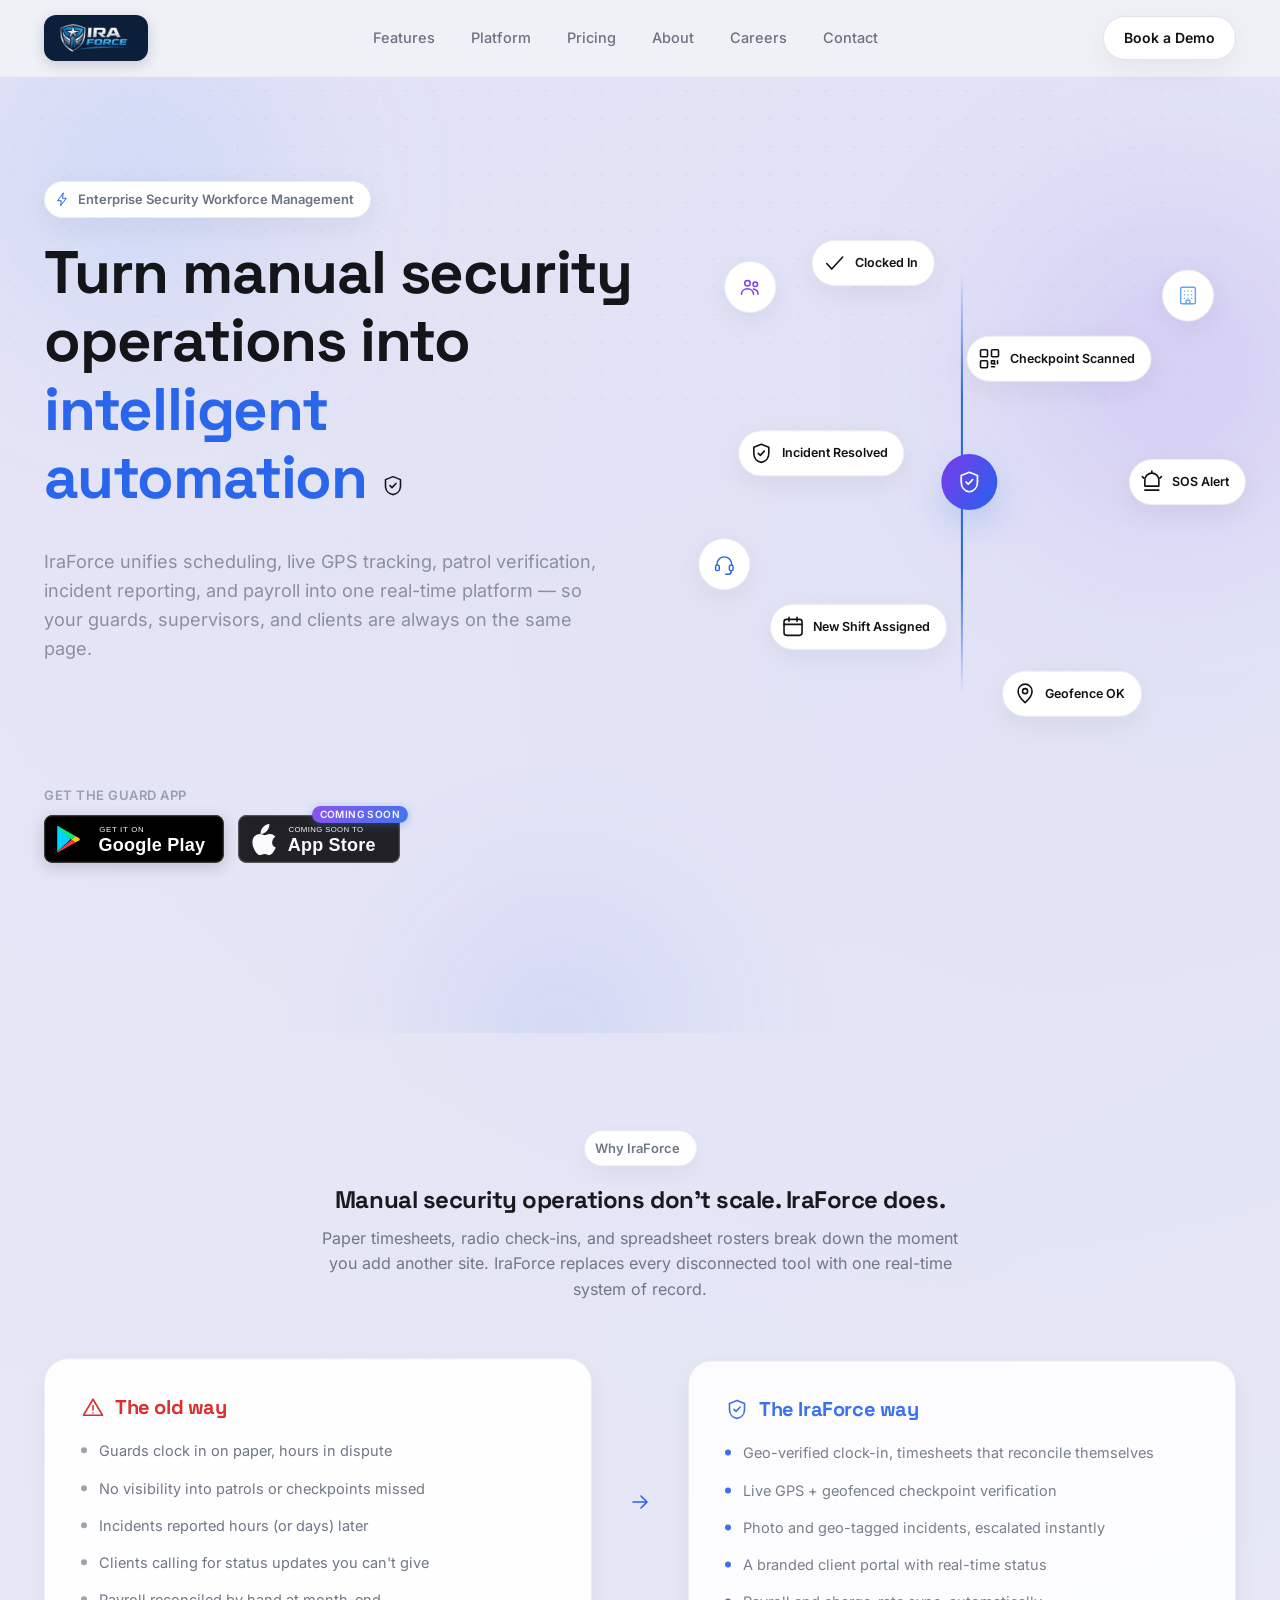
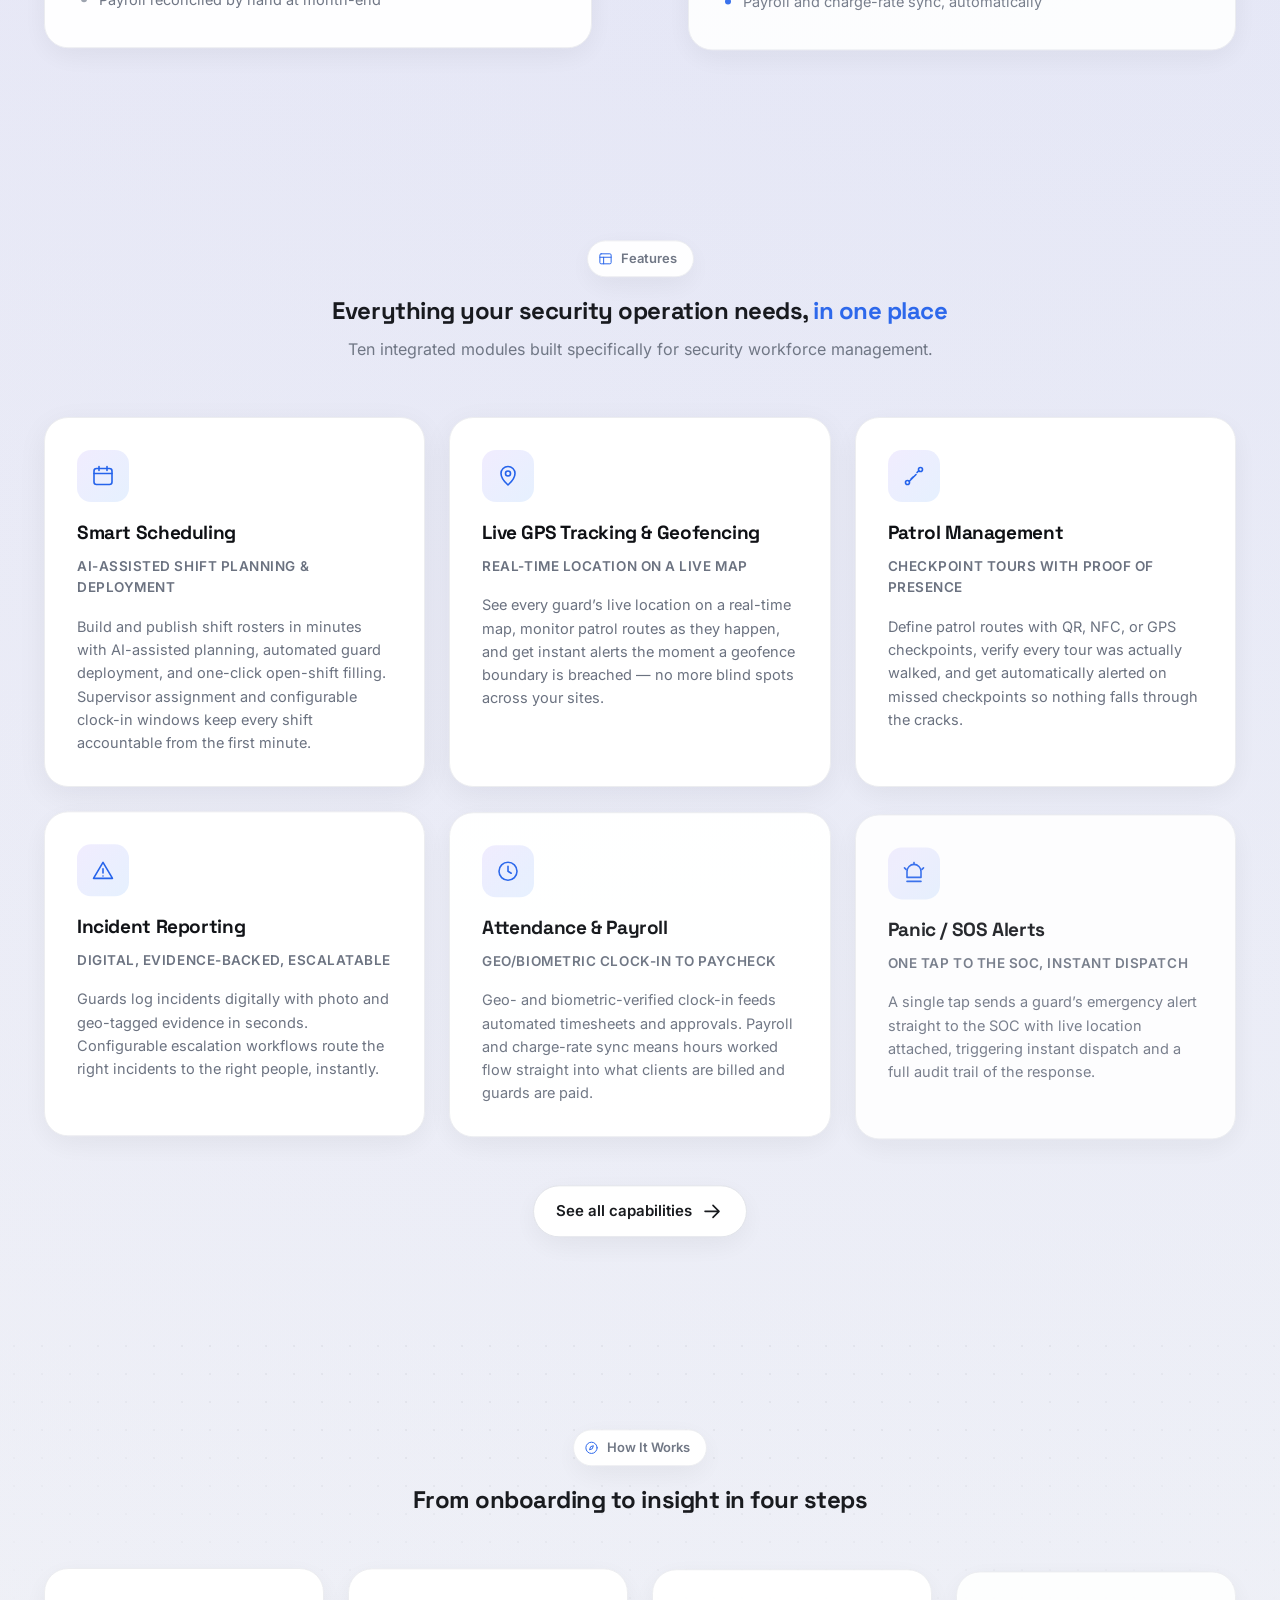
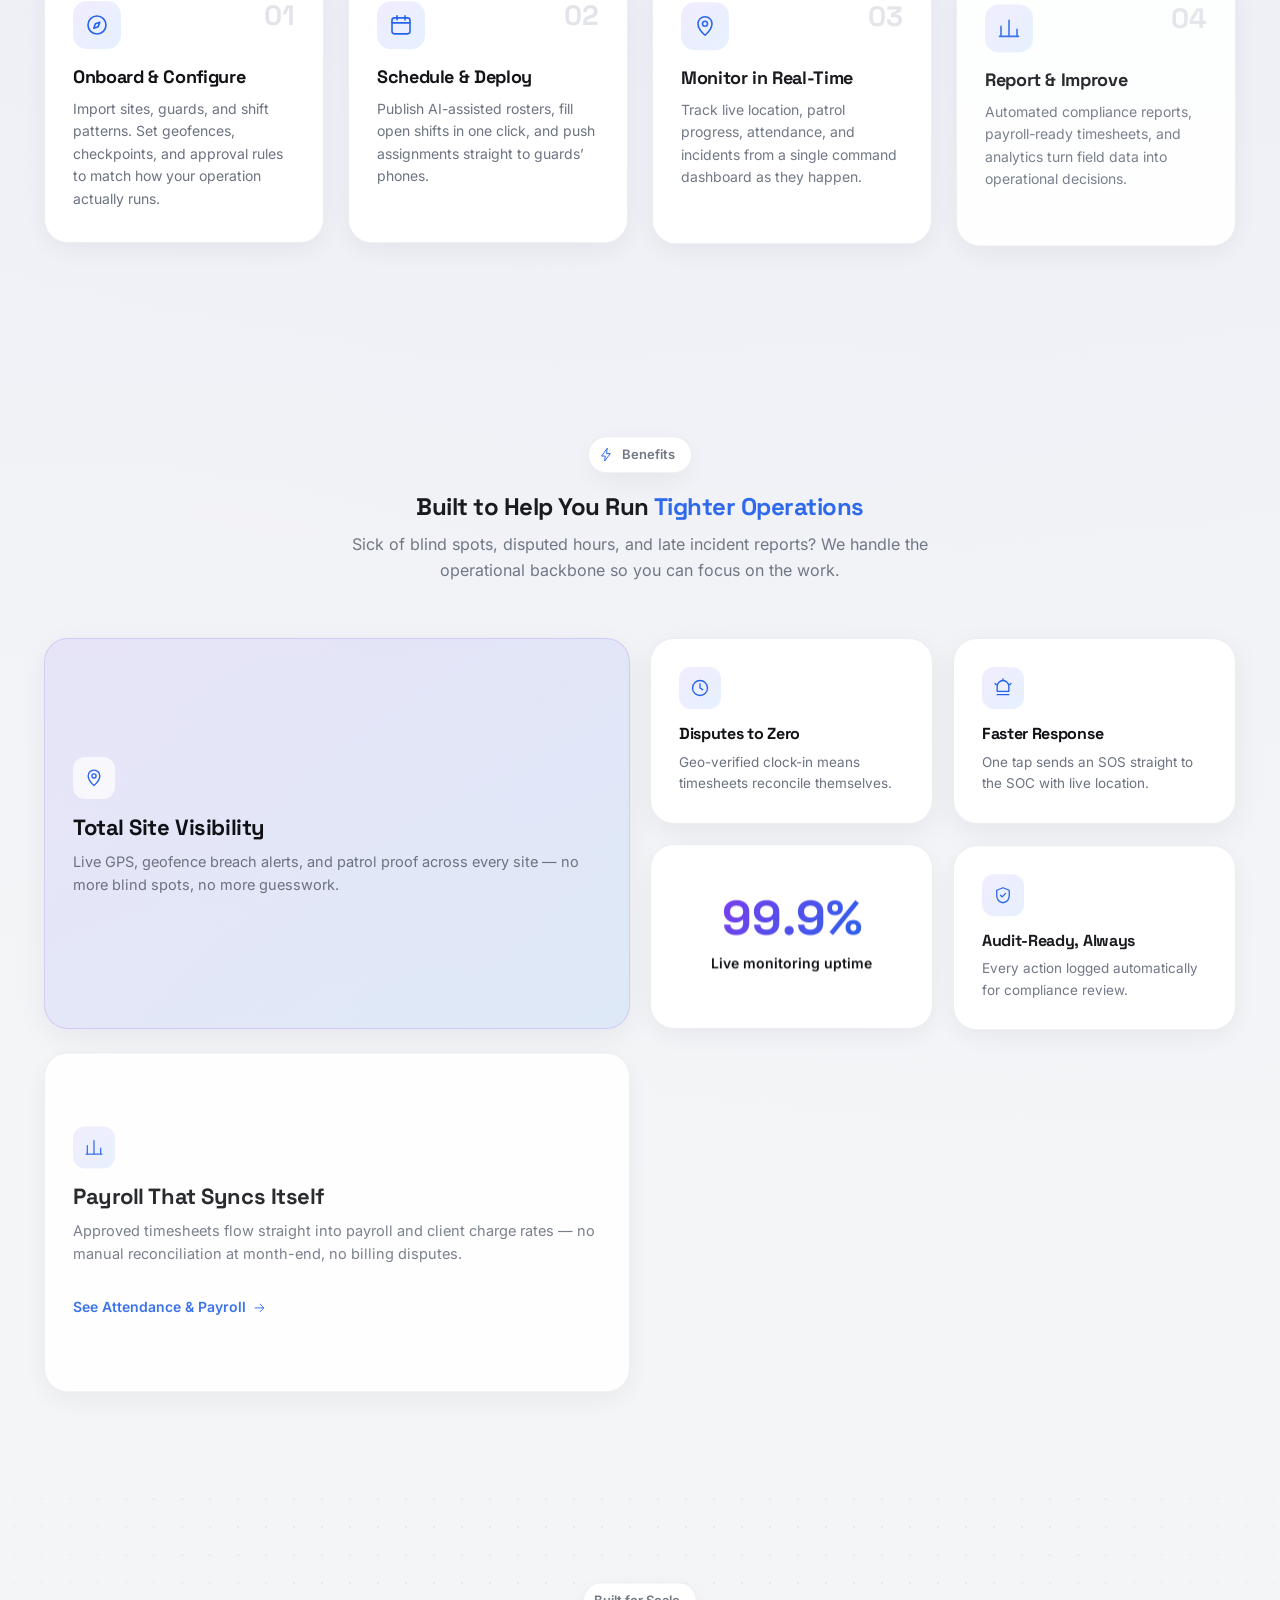
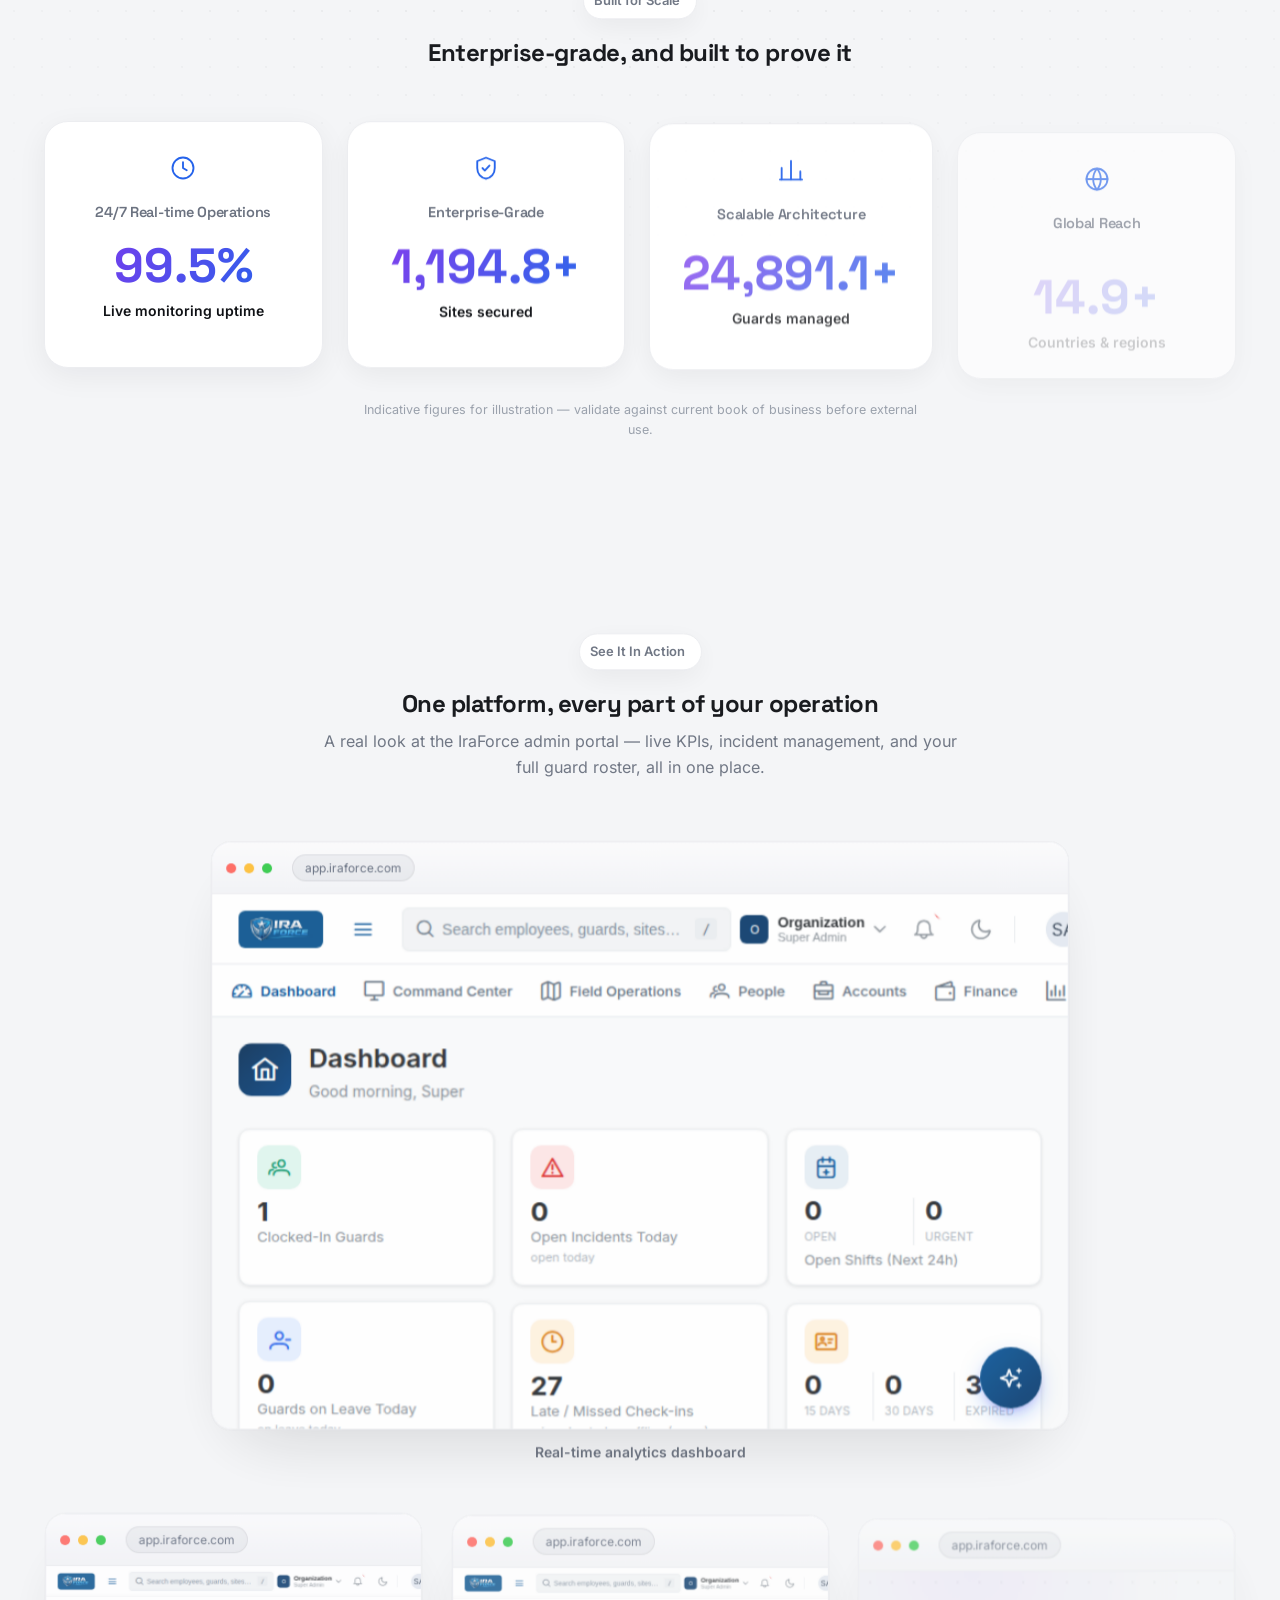
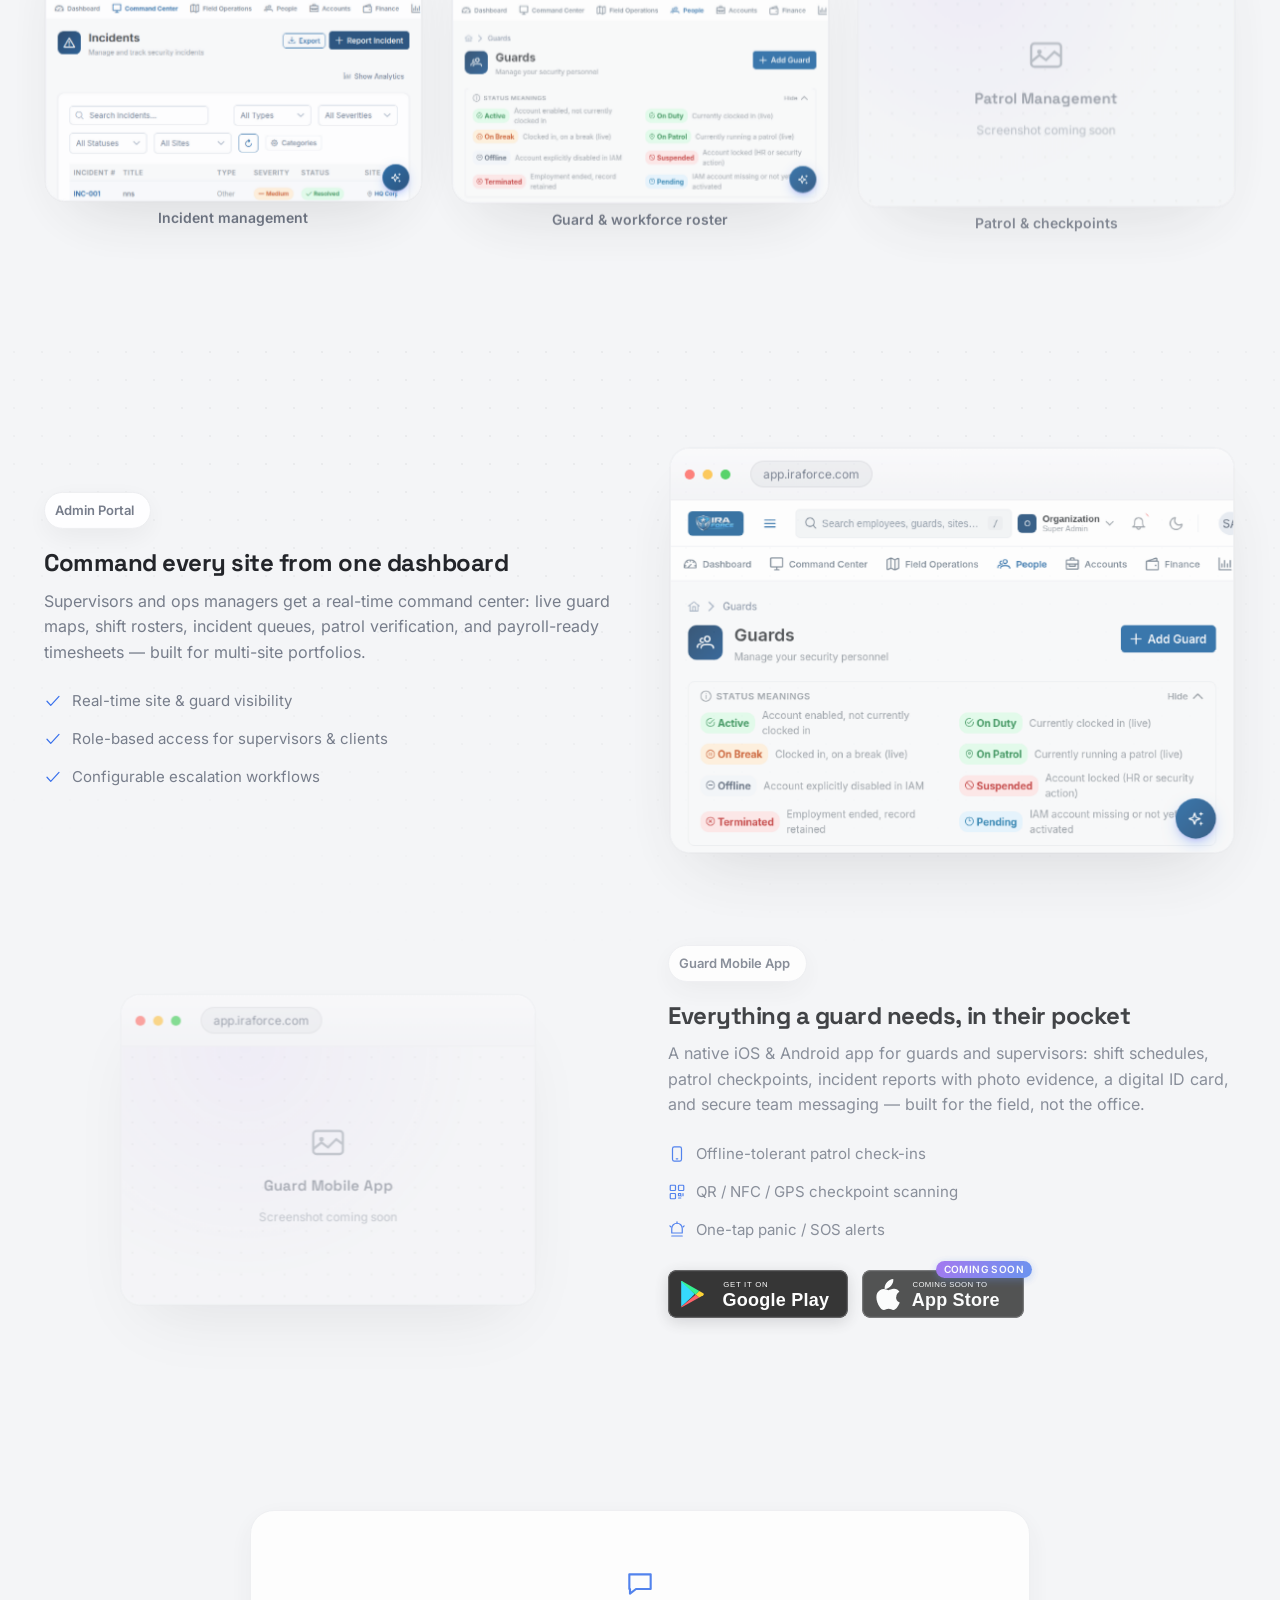
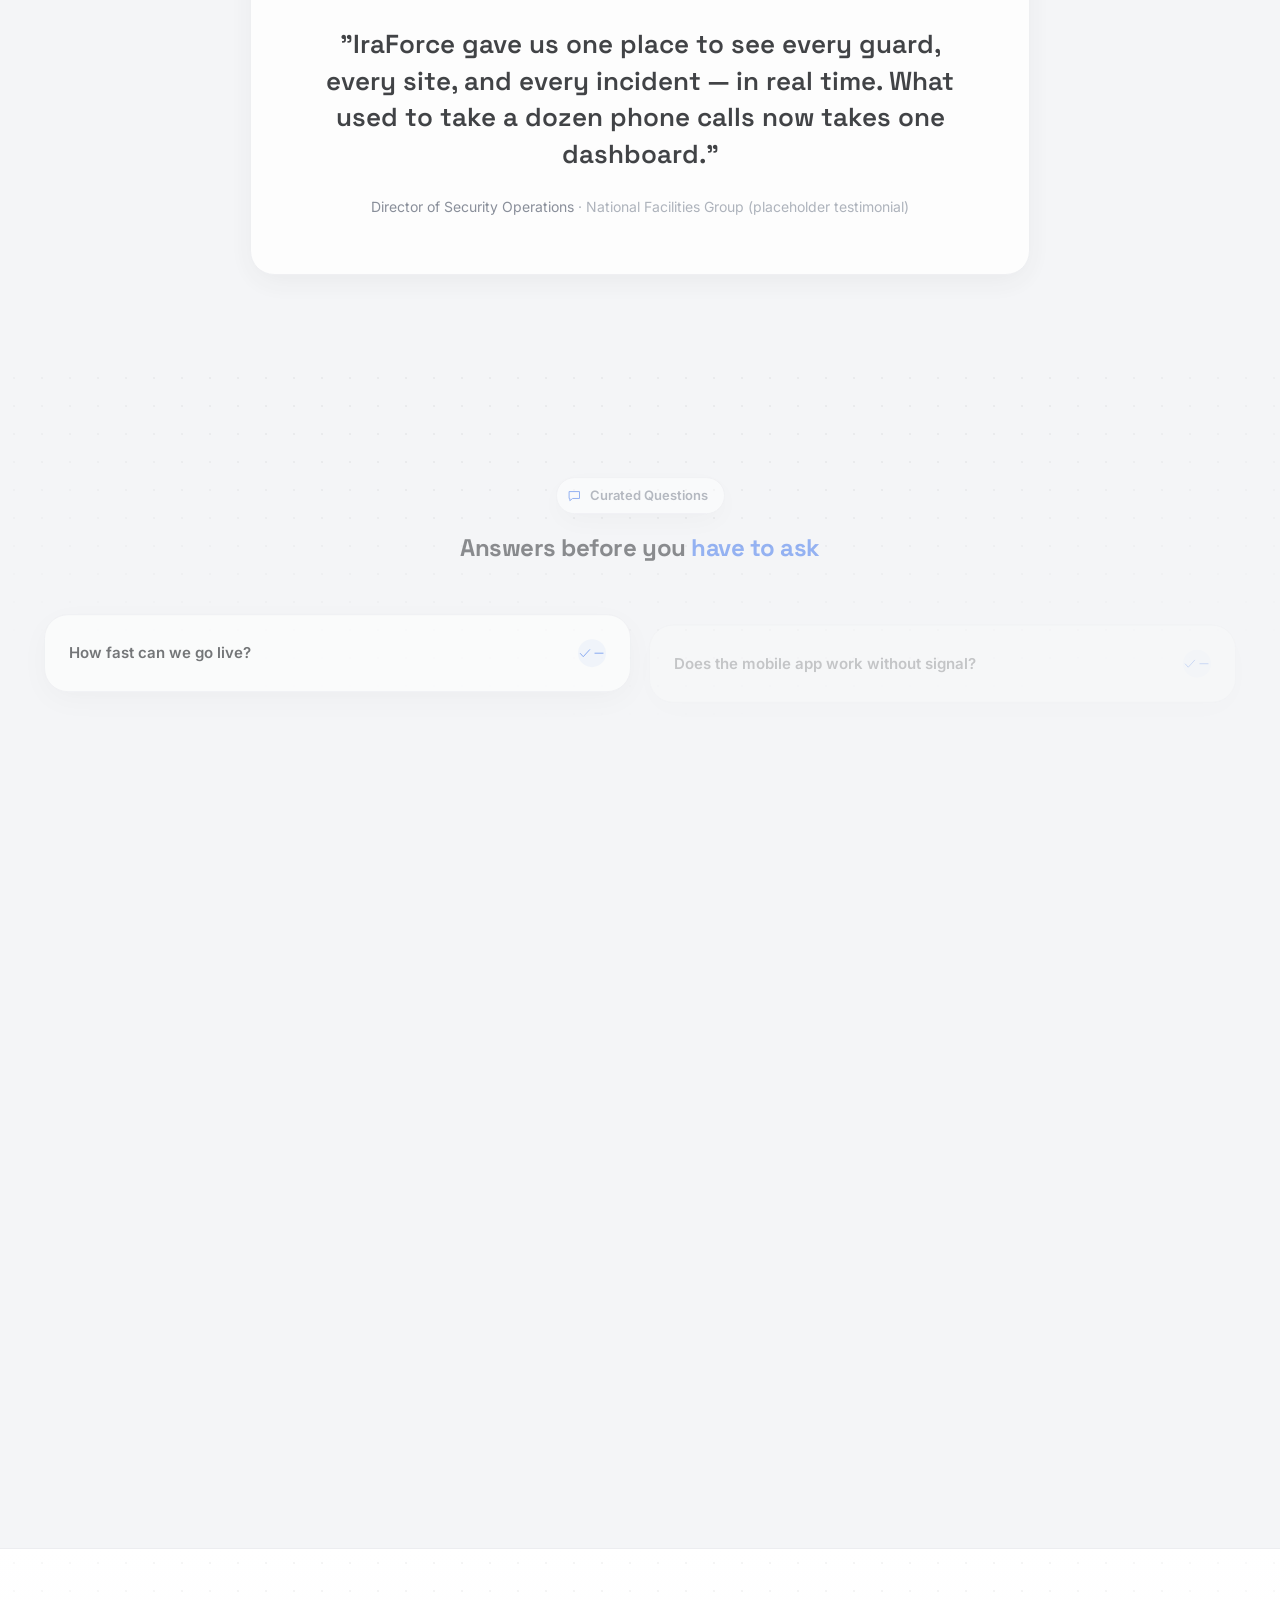
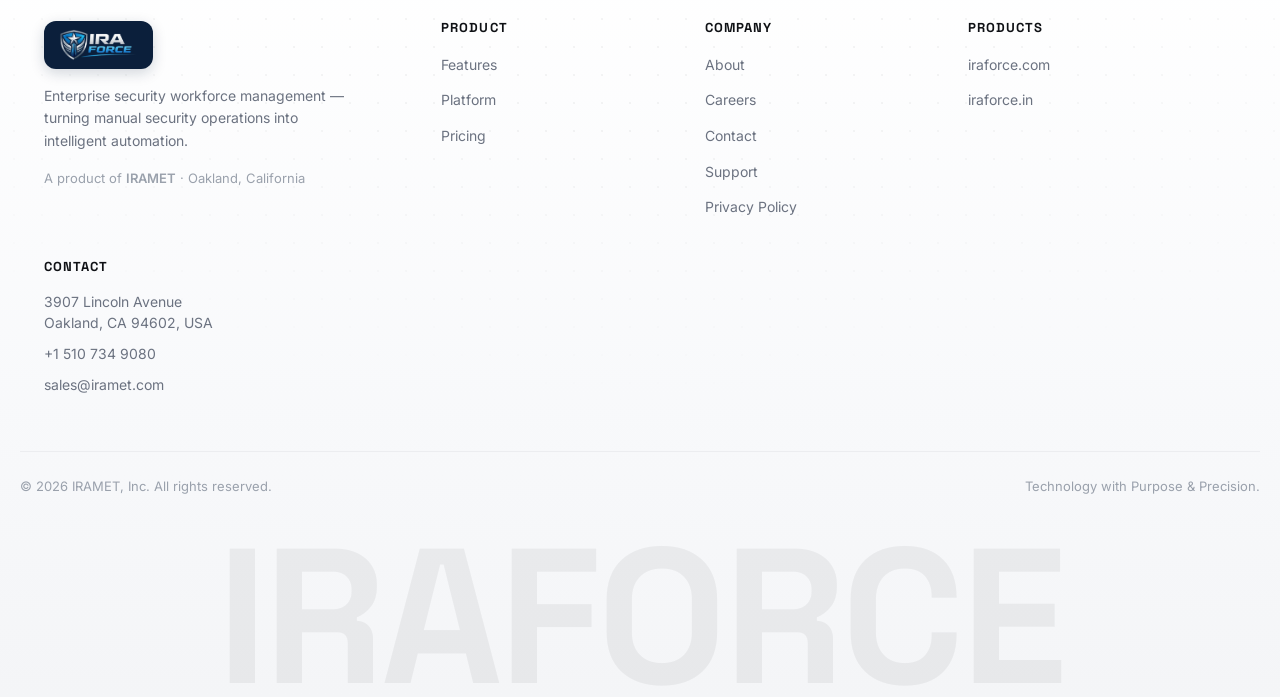
==== commit a5798c84: "Hero polish: tighten top spacing + widen Google Play badge - Reduce hero top padding and top-align t" ====
--- a/index.html
+++ b/index.html
@@ -4,5 +4,5 @@
         document.documentElement.classList.add('reduced-motion');
       }
     </script><link rel="stylesheet" href="/_astro/Icon.D8QwF3cm.css"><style>.feature-card[data-astro-cid-a5zxh5oa]{flex-direction:column;gap:6px;height:100%;padding:32px;display:flex}.feature-icon[data-astro-cid-a5zxh5oa]{background:var(--gradient-brand-soft);width:52px;height:52px;color:var(--ira-teal);border-radius:14px;justify-content:center;align-items:center;margin-bottom:14px;display:flex}.feature-card[data-astro-cid-a5zxh5oa] h3[data-astro-cid-a5zxh5oa]{margin-bottom:6px;font-size:19px}.feature-short[data-astro-cid-a5zxh5oa]{color:var(--text-secondary);text-transform:uppercase;letter-spacing:.04em;margin-bottom:10px;font-size:13.5px;font-weight:600}.feature-desc[data-astro-cid-a5zxh5oa]{flex:1;margin-bottom:0;font-size:14.5px}.feature-link[data-astro-cid-a5zxh5oa]{color:var(--ira-teal);align-items:center;gap:6px;margin-top:18px;font-size:14px;font-weight:600;display:inline-flex}.feature-link[data-astro-cid-a5zxh5oa] .feature-link-icon{width:16px;height:16px;transition:transform .2s}.feature-link[data-astro-cid-a5zxh5oa]:hover .feature-link-icon{transform:translate(3px)}
-</style><link rel="stylesheet" href="/_astro/index.BnK4uKQG.css"><style>.device-frame[data-astro-cid-5cvqzwvr]{border:1px solid var(--border-soft);background:var(--bg-panel);transform-style:preserve-3d;will-change:transform;border-radius:20px;overflow:hidden;box-shadow:0 30px 70px -24px #11111a29,0 0 0 1px #11111a05}.chrome[data-astro-cid-5cvqzwvr]{border-bottom:1px solid var(--border-soft);background:linear-gradient(#fbfbfd,#f2f3f6);align-items:center;gap:8px;padding:12px 14px;display:flex}.dot[data-astro-cid-5cvqzwvr]{border-radius:50%;width:10px;height:10px;display:inline-block}.dot-red[data-astro-cid-5cvqzwvr]{background:#ff5f57}.dot-yellow[data-astro-cid-5cvqzwvr]{background:#febc2e}.dot-green[data-astro-cid-5cvqzwvr]{background:#28c840}.chrome-url[data-astro-cid-5cvqzwvr]{color:#5b6578;background:#0f172a0d;border:1px solid #0f172a14;border-radius:999px;margin-left:12px;padding:3px 12px;font-size:12px}.frame-body[data-astro-cid-5cvqzwvr]{aspect-ratio:16/10;background:radial-gradient(circle at 30% 0,#7c3aed14,#0000 60%),#f4f5f7;position:relative}.frame-body[data-astro-cid-5cvqzwvr].has-image{background:#eef1f7}.frame-body[data-astro-cid-5cvqzwvr] img[data-astro-cid-5cvqzwvr]{object-fit:cover;object-position:top center;width:100%;height:100%;display:block}.placeholder[data-astro-cid-5cvqzwvr]{color:var(--text-muted);background-image:radial-gradient(#0f11150d 1px,#0000 1px);background-size:22px 22px;flex-direction:column;justify-content:center;align-items:center;gap:10px;display:flex;position:absolute;inset:0}.placeholder[data-astro-cid-5cvqzwvr] span[data-astro-cid-5cvqzwvr]{font-family:var(--font-display);color:var(--text-secondary);font-size:15px;font-weight:600}.placeholder[data-astro-cid-5cvqzwvr] small[data-astro-cid-5cvqzwvr]{color:var(--text-muted);font-size:12px}.frame-glow[data-astro-cid-5cvqzwvr]{background:var(--gradient-radial-glow);pointer-events:none;opacity:.5;z-index:-1;height:60%;position:absolute;inset:-20% -20% auto}
-</style></head><body><a href="#main-content" class="skip-link">Skip to content</a><header class="site-nav" id="site-nav" data-astro-cid-wpvy4v7s><div class="container nav-inner" data-astro-cid-wpvy4v7s><a href="/" class="brand" aria-label="IraForce home" data-astro-cid-wpvy4v7s><img src="/assets/iraforce-logo-trimmed.png" alt="IraForce" class="brand-logo" width="373" height="151" data-astro-cid-wpvy4v7s></a><nav class="nav-links" aria-label="Primary" data-astro-cid-wpvy4v7s><ul data-astro-cid-wpvy4v7s><li data-astro-cid-wpvy4v7s><a href="/features" data-astro-cid-wpvy4v7s>Features</a></li><li data-astro-cid-wpvy4v7s><a href="/platform" data-astro-cid-wpvy4v7s>Platform</a></li><li data-astro-cid-wpvy4v7s><a href="/pricing" data-astro-cid-wpvy4v7s>Pricing</a></li><li data-astro-cid-wpvy4v7s><a href="/about" data-astro-cid-wpvy4v7s>About</a></li><li data-astro-cid-wpvy4v7s><a href="/careers" data-astro-cid-wpvy4v7s>Careers</a></li><li data-astro-cid-wpvy4v7s><a href="/contact" data-astro-cid-wpvy4v7s>Contact</a></li></ul></nav><div class="nav-actions" data-astro-cid-wpvy4v7s><a href="/contact" class="btn btn-secondary nav-cta-secondary" data-astro-cid-wpvy4v7s>Book a Demo</a></div><button class="nav-toggle" id="nav-toggle" aria-expanded="false" aria-controls="mobile-nav" aria-label="Toggle navigation menu" data-astro-cid-wpvy4v7s><span data-astro-cid-wpvy4v7s></span><span data-astro-cid-wpvy4v7s></span><span data-astro-cid-wpvy4v7s></span></button></div><div class="mobile-nav" id="mobile-nav" data-astro-cid-wpvy4v7s><ul data-astro-cid-wpvy4v7s><li data-astro-cid-wpvy4v7s><a href="/features" data-astro-cid-wpvy4v7s>Features</a></li><li data-astro-cid-wpvy4v7s><a href="/platform" data-astro-cid-wpvy4v7s>Platform</a></li><li data-astro-cid-wpvy4v7s><a href="/pricing" data-astro-cid-wpvy4v7s>Pricing</a></li><li data-astro-cid-wpvy4v7s><a href="/about" data-astro-cid-wpvy4v7s>About</a></li><li data-astro-cid-wpvy4v7s><a href="/careers" data-astro-cid-wpvy4v7s>Careers</a></li><li data-astro-cid-wpvy4v7s><a href="/contact" data-astro-cid-wpvy4v7s>Contact</a></li><li data-astro-cid-wpvy4v7s><a href="/contact" class="btn btn-primary btn-block" data-astro-cid-wpvy4v7s>Book a Demo</a></li></ul></div></header><script type="module">var e=document.getElementById(`nav-toggle`),t=document.getElementById(`mobile-nav`);e?.addEventListener(`click`,()=>{let n=t?.classList.toggle(`open`);e.setAttribute(`aria-expanded`,String(!!n))}),t?.querySelectorAll(`a`).forEach(n=>{n.addEventListener(`click`,()=>{t.classList.remove(`open`),e?.setAttribute(`aria-expanded`,`false`)})});</script><main id="main-content"><section class="hero dot-grid" data-hero data-astro-cid-lcdefpme><div class="hero-orbs" aria-hidden="true" data-astro-cid-lcdefpme><span class="orb orb-teal" data-hero-orb data-parallax="0.12" data-astro-cid-lcdefpme></span><span class="orb orb-indigo" data-hero-orb data-parallax="0.2" data-astro-cid-lcdefpme></span><span class="orb orb-blue" data-hero-orb data-parallax="0.16" data-astro-cid-lcdefpme></span></div><div class="container hero-grid" data-astro-cid-lcdefpme><div class="hero-copy" data-astro-cid-lcdefpme><span class="eyebrow" data-hero-eyebrow data-astro-cid-lcdefpme><svg class="icon eyebrow-icon" width="24" height="24" viewBox="0 0 24 24" fill="none" stroke="currentColor" stroke-width="1.6" stroke-linecap="round" stroke-linejoin="round" aria-hidden="true"><path d="M13 2 4 14h6l-1 8 9-12h-6l1-8Z"/></svg> Enterprise Security Workforce Management</span><h1 data-hero-title data-astro-cid-lcdefpme>Turn manual security operations into <span class="gradient-text" data-astro-cid-lcdefpme>intelligent automation</span> <svg class="icon title-glyph" width="24" height="24" viewBox="0 0 24 24" fill="none" stroke="currentColor" stroke-width="1.6" stroke-linecap="round" stroke-linejoin="round" aria-hidden="true"><path d="M12 3 4.5 6v6c0 5 3.2 8.4 7.5 9 4.3-.6 7.5-4 7.5-9V6L12 3Z"/><path d="m9 12 2 2 4-4.2"/></svg></h1><p class="hero-sub" data-hero-sub data-astro-cid-lcdefpme>IraForce unifies scheduling, live GPS tracking, patrol verification, incident reporting, and payroll into one real-time platform — so your guards, supervisors, and clients are always on the same page.</p><div class="hero-cta" data-hero-cta data-astro-cid-lcdefpme><a href="/contact" class="btn btn-primary" data-astro-cid-lcdefpme>Book a Demo <svg class="icon " width="24" height="24" viewBox="0 0 24 24" fill="none" stroke="currentColor" stroke-width="1.6" stroke-linecap="round" stroke-linejoin="round" aria-hidden="true"><path d="M5 12h13M13 6l6 6-6 6"/></svg></a><a href="/features" class="btn btn-secondary" data-astro-cid-lcdefpme>Explore Features</a></div><p class="store-badges-label" data-astro-cid-td5nviid>Get the Guard app</p><div class="store-badges store-badges--compact" data-astro-cid-td5nviid><a class="store-badge" href="https://play.google.com/store/apps/details?id=com.iraforce.guard&amp;pcampaignid=web_share" target="_blank" rel="noopener noreferrer" aria-label="Get the IraForce Guard app on Google Play" data-astro-cid-td5nviid><svg viewBox="0 0 135 40" width="162" height="48" role="img" aria-hidden="true" data-astro-cid-td5nviid><rect width="135" height="40" rx="7" fill="#000" data-astro-cid-td5nviid></rect><rect x="0.5" y="0.5" width="134" height="39" rx="6.5" fill="none" stroke="#3a3a3c" data-astro-cid-td5nviid></rect><!-- Google Play triangle --><g transform="translate(11 9.2)" data-astro-cid-td5nviid><path d="M0 0.6C0 0.2 0.2 0 0.5 0.05L11.2 10.9 8.4 13.7 0 21.4V0.6Z" fill="#00d3ff" data-astro-cid-td5nviid></path><path d="M0.5 0.05 15.1 8.3 12 11.4 0 0.6C0 0.3 0.2 0.05 0.5 0.05Z" fill="#00f076" data-astro-cid-td5nviid></path><path d="M12 11.4 15.1 8.3 18.4 10.2C19 10.6 19 11.5 18.4 11.9L15.1 13.8 12 11.4Z" fill="#ffc900" data-astro-cid-td5nviid></path><path d="M0 21.4 12 11.4 15.1 13.8 0.5 21.95C0.2 22 0 21.75 0 21.4Z" fill="#ff3a44" data-astro-cid-td5nviid></path></g><!-- Text --><text x="46" y="14" fill="#fff" font-family="Arial, Helvetica, sans-serif" font-size="6.5" letter-spacing="0.6" data-astro-cid-td5nviid>GET IT ON</text><text x="45.4" y="30" fill="#fff" font-family="Arial, Helvetica, sans-serif" font-size="15" font-weight="600" letter-spacing="0.2" data-astro-cid-td5nviid>Google Play</text></svg></a><span class="store-badge store-badge--soon" role="img" aria-label="IraForce Guard app coming soon to the App Store" data-astro-cid-td5nviid><svg viewBox="0 0 135 40" width="162" height="48" role="img" aria-hidden="true" data-astro-cid-td5nviid><rect width="135" height="40" rx="7" fill="#000" data-astro-cid-td5nviid></rect><rect x="0.5" y="0.5" width="134" height="39" rx="6.5" fill="none" stroke="#3a3a3c" data-astro-cid-td5nviid></rect><!-- Apple logo --><path transform="translate(12 8.5) scale(0.052)" fill="#fff" d="M318.7 268.7c-.2-36.7 16.4-64.4 50-84.8-18.8-26.9-47.2-41.7-84.7-44.6-35.5-2.8-74.3 20.7-88.5 20.7-15 0-49.4-19.7-76.4-19.7C61.4 141.2 0 184.5 0 272.5c0 26 4.8 52.8 14.3 80.5 12.7 36.5 58.6 126.1 106.5 124.6 25-.6 42.7-17.7 75.2-17.7 31.6 0 47.9 17.7 75.9 17.7 48.4-.7 89.9-82.1 102-118.7-64.7-30.5-61.2-89.4-55.2-90.2zM234.9 90.2c40.5-48.1 36.8-91.9 35.6-107.7-35.7 2.1-77 24.4-100.5 52-25.9 29.6-41.1 66.2-37.8 105.9 38.6 3 73.9-16.8 102.7-50.2z" data-astro-cid-td5nviid></path><text x="42" y="14" fill="#fff" font-family="Arial, Helvetica, sans-serif" font-size="6.5" letter-spacing="0.3" data-astro-cid-td5nviid>COMING SOON TO</text><text x="41.4" y="30" fill="#fff" font-family="Arial, Helvetica, sans-serif" font-size="15" font-weight="600" letter-spacing="0.2" data-astro-cid-td5nviid>App Store</text></svg><span class="store-badge__soon-tag" data-astro-cid-td5nviid>Coming soon</span></span></div><div class="hero-stats" data-astro-cid-lcdefpme><div class="hero-stat" data-hero-stat data-astro-cid-lcdefpme><strong data-astro-cid-lcdefpme>25,000+</strong><span data-astro-cid-lcdefpme>Guards managed</span></div><div class="hero-stat" data-hero-stat data-astro-cid-lcdefpme><strong data-astro-cid-lcdefpme>1,200+</strong><span data-astro-cid-lcdefpme>Sites secured</span></div><div class="hero-stat" data-hero-stat data-astro-cid-lcdefpme><strong data-astro-cid-lcdefpme>99.9%</strong><span data-astro-cid-lcdefpme>Platform uptime</span></div></div></div><div class="hero-visual" aria-hidden="true" data-astro-cid-lcdefpme><div class="orbit-scene" data-astro-cid-lcdefpme><span class="orbit-hub-line" data-hero-orb data-astro-cid-lcdefpme></span><span class="orbit-hub-node" data-hero-orb data-astro-cid-lcdefpme><svg class="icon " width="24" height="24" viewBox="0 0 24 24" fill="none" stroke="currentColor" stroke-width="1.6" stroke-linecap="round" stroke-linejoin="round" aria-hidden="true"><path d="M12 3 4.5 6v6c0 5 3.2 8.4 7.5 9 4.3-.6 7.5-4 7.5-9V6L12 3Z"/><path d="m9 12 2 2 4-4.2"/></svg></span><div class="orbit-node avatar-node an-1" data-hero-orb data-astro-cid-lcdefpme><span class="avatar-circle avatar-purple" data-astro-cid-lcdefpme><svg class="icon " width="24" height="24" viewBox="0 0 24 24" fill="none" stroke="currentColor" stroke-width="1.6" stroke-linecap="round" stroke-linejoin="round" aria-hidden="true"><circle cx="9" cy="8" r="3"/><path d="M2.5 20c0-3.6 2.9-6 6.5-6s6.5 2.4 6.5 6"/><circle cx="17.5" cy="9" r="2.5"/><path d="M15.5 14.2c2.9.4 5 2.6 5 5.8"/></svg></span></div><div class="orbit-node avatar-node an-2" data-hero-orb data-astro-cid-lcdefpme><span class="avatar-circle avatar-blue" data-astro-cid-lcdefpme><svg class="icon " width="24" height="24" viewBox="0 0 24 24" fill="none" stroke="currentColor" stroke-width="1.6" stroke-linecap="round" stroke-linejoin="round" aria-hidden="true"><path d="M4 13v-1a8 8 0 0 1 16 0v1"/><rect x="2.5" y="13" width="4" height="6" rx="1.5"/><rect x="17.5" y="13" width="4" height="6" rx="1.5"/><path d="M19.5 19.5v.5a3 3 0 0 1-3 3h-3"/></svg></span></div><div class="orbit-node avatar-node an-3" data-hero-orb data-astro-cid-lcdefpme><span class="avatar-circle avatar-teal" data-astro-cid-lcdefpme><svg class="icon " width="24" height="24" viewBox="0 0 24 24" fill="none" stroke="currentColor" stroke-width="1.6" stroke-linecap="round" stroke-linejoin="round" aria-hidden="true"><rect x="4" y="3" width="16" height="18" rx="1.5"/><path d="M8 7h.01M12 7h.01M16 7h.01M8 11h.01M12 11h.01M16 11h.01M8 15h.01M12 15h.01M16 15h.01M10 21v-4h4v4"/></svg></span></div><div class="orbit-node chip-node cn-1" data-hero-orb data-parallax="0.05" data-astro-cid-lcdefpme><svg class="icon chip-icon chip-success" width="24" height="24" viewBox="0 0 24 24" fill="none" stroke="currentColor" stroke-width="1.6" stroke-linecap="round" stroke-linejoin="round" aria-hidden="true"><path d="M4 12.5 9 18 20 6"/></svg> Clocked In</div><div class="orbit-node chip-node cn-2" data-hero-orb data-parallax="0.08" data-astro-cid-lcdefpme><svg class="icon chip-icon chip-blue" width="24" height="24" viewBox="0 0 24 24" fill="none" stroke="currentColor" stroke-width="1.6" stroke-linecap="round" stroke-linejoin="round" aria-hidden="true"><rect x="3" y="3" width="7" height="7" rx="1"/><rect x="14" y="3" width="7" height="7" rx="1"/><rect x="3" y="14" width="7" height="7" rx="1"/><path d="M14 14h3v3h-3zM20 14v3M14 20h3M17.5 17.5h.01"/></svg> Checkpoint Scanned</div><div class="orbit-node chip-node cn-3" data-hero-orb data-parallax="0.06" data-astro-cid-lcdefpme><svg class="icon chip-icon chip-success" width="24" height="24" viewBox="0 0 24 24" fill="none" stroke="currentColor" stroke-width="1.6" stroke-linecap="round" stroke-linejoin="round" aria-hidden="true"><path d="M12 3 4.5 6v6c0 5 3.2 8.4 7.5 9 4.3-.6 7.5-4 7.5-9V6L12 3Z"/><path d="m9 12 2 2 4-4.2"/></svg> Incident Resolved</div><div class="orbit-node chip-node cn-4" data-hero-orb data-parallax="0.1" data-astro-cid-lcdefpme><svg class="icon chip-icon chip-alert" width="24" height="24" viewBox="0 0 24 24" fill="none" stroke="currentColor" stroke-width="1.6" stroke-linecap="round" stroke-linejoin="round" aria-hidden="true"><path d="M12 3a7 7 0 0 1 7 7v6H5v-6a7 7 0 0 1 7-7Z"/><path d="M5 20h14M12 3V1M4 8 2.5 6.5M20 8l1.5-1.5"/></svg> SOS Alert</div><div class="orbit-node chip-node cn-5" data-hero-orb data-parallax="0.07" data-astro-cid-lcdefpme><svg class="icon chip-icon chip-purple" width="24" height="24" viewBox="0 0 24 24" fill="none" stroke="currentColor" stroke-width="1.6" stroke-linecap="round" stroke-linejoin="round" aria-hidden="true"><rect x="3" y="4.5" width="18" height="16" rx="2.5"/><path d="M16 2.5v4M8 2.5v4M3 9.5h18"/></svg> New Shift Assigned</div><div class="orbit-node chip-node cn-6" data-hero-orb data-parallax="0.09" data-astro-cid-lcdefpme><svg class="icon chip-icon chip-blue" width="24" height="24" viewBox="0 0 24 24" fill="none" stroke="currentColor" stroke-width="1.6" stroke-linecap="round" stroke-linejoin="round" aria-hidden="true"><path d="M12 21s7-6.2 7-11.5A7 7 0 0 0 5 9.5C5 14.8 12 21 12 21Z"/><circle cx="12" cy="9.5" r="2.5"/></svg> Geofence OK</div></div></div></div></section><section class="section problem-solution" data-astro-cid-lcdefpme><div class="container" data-astro-cid-lcdefpme><div class="section-head center" data-reveal data-astro-cid-lcdefpme><span class="eyebrow" data-astro-cid-lcdefpme>Why IraForce</span><h2 data-astro-cid-lcdefpme>Manual security operations don't scale. IraForce does.</h2><p data-astro-cid-lcdefpme>Paper timesheets, radio check-ins, and spreadsheet rosters break down the moment you add another site. IraForce replaces every disconnected tool with one real-time system of record.</p></div><div class="ps-grid" data-reveal-group data-astro-cid-lcdefpme><div class="ps-card ps-problem glass-card" data-reveal-item data-astro-cid-lcdefpme><div class="ps-card-inner" data-astro-cid-lcdefpme><h3 data-astro-cid-lcdefpme><svg class="icon " width="24" height="24" viewBox="0 0 24 24" fill="none" stroke="currentColor" stroke-width="1.6" stroke-linecap="round" stroke-linejoin="round" aria-hidden="true"><path d="M12 4 2.5 20h19L12 4Z"/><path d="M12 10.5v4.2M12 17.7h.01"/></svg> The old way</h3><ul data-astro-cid-lcdefpme><li data-astro-cid-lcdefpme>Guards clock in on paper, hours in dispute</li><li data-astro-cid-lcdefpme>No visibility into patrols or checkpoints missed</li><li data-astro-cid-lcdefpme>Incidents reported hours (or days) later</li><li data-astro-cid-lcdefpme>Clients calling for status updates you can't give</li><li data-astro-cid-lcdefpme>Payroll reconciled by hand at month-end</li></ul></div></div><div class="ps-arrow" aria-hidden="true" data-astro-cid-lcdefpme><svg class="icon " width="24" height="24" viewBox="0 0 24 24" fill="none" stroke="currentColor" stroke-width="1.6" stroke-linecap="round" stroke-linejoin="round" aria-hidden="true"><path d="M5 12h13M13 6l6 6-6 6"/></svg></div><div class="ps-card ps-solution glass-card" data-reveal-item data-astro-cid-lcdefpme><div class="ps-card-inner" data-astro-cid-lcdefpme><h3 data-astro-cid-lcdefpme><svg class="icon " width="24" height="24" viewBox="0 0 24 24" fill="none" stroke="currentColor" stroke-width="1.6" stroke-linecap="round" stroke-linejoin="round" aria-hidden="true"><path d="M12 3 4.5 6v6c0 5 3.2 8.4 7.5 9 4.3-.6 7.5-4 7.5-9V6L12 3Z"/><path d="m9 12 2 2 4-4.2"/></svg> The IraForce way</h3><ul data-astro-cid-lcdefpme><li data-astro-cid-lcdefpme>Geo-verified clock-in, timesheets that reconcile themselves</li><li data-astro-cid-lcdefpme>Live GPS + geofenced checkpoint verification</li><li data-astro-cid-lcdefpme>Photo and geo-tagged incidents, escalated instantly</li><li data-astro-cid-lcdefpme>A branded client portal with real-time status</li><li data-astro-cid-lcdefpme>Payroll and charge-rate sync, automatically</li></ul></div></div></div></div></section><section class="section features-band" id="features" data-astro-cid-lcdefpme><div class="container" data-astro-cid-lcdefpme><div class="section-head center" data-reveal data-astro-cid-lcdefpme><span class="eyebrow" data-astro-cid-lcdefpme><svg class="icon eyebrow-icon" width="24" height="24" viewBox="0 0 24 24" fill="none" stroke="currentColor" stroke-width="1.6" stroke-linecap="round" stroke-linejoin="round" aria-hidden="true"><rect x="3" y="4" width="18" height="16" rx="2"/><path d="M3 9.5h18M9 9.5V20"/></svg> Features</span><h2 data-astro-cid-lcdefpme>Everything your security operation needs, <span class="gradient-text" data-astro-cid-lcdefpme>in one place</span></h2><p data-astro-cid-lcdefpme>Ten integrated modules built specifically for security workforce management.</p></div><div class="features-grid" data-reveal-group data-astro-cid-lcdefpme><article class="feature-card glass-card" data-reveal-item data-astro-cid-a5zxh5oa><div class="feature-icon" aria-hidden="true" data-astro-cid-a5zxh5oa><svg class="icon " width="24" height="24" viewBox="0 0 24 24" fill="none" stroke="currentColor" stroke-width="1.6" stroke-linecap="round" stroke-linejoin="round" aria-hidden="true"><rect x="3" y="4.5" width="18" height="16" rx="2.5"/><path d="M16 2.5v4M8 2.5v4M3 9.5h18"/></svg></div><h3 data-astro-cid-a5zxh5oa>Smart Scheduling</h3><p class="feature-short" data-astro-cid-a5zxh5oa>AI-assisted shift planning &amp; deployment</p><p class="feature-desc" data-astro-cid-a5zxh5oa>Build and publish shift rosters in minutes with AI-assisted planning, automated guard deployment, and one-click open-shift filling. Supervisor assignment and configurable clock-in windows keep every shift accountable from the first minute.</p></article><article class="feature-card glass-card" data-reveal-item data-astro-cid-a5zxh5oa><div class="feature-icon" aria-hidden="true" data-astro-cid-a5zxh5oa><svg class="icon " width="24" height="24" viewBox="0 0 24 24" fill="none" stroke="currentColor" stroke-width="1.6" stroke-linecap="round" stroke-linejoin="round" aria-hidden="true"><path d="M12 21s7-6.2 7-11.5A7 7 0 0 0 5 9.5C5 14.8 12 21 12 21Z"/><circle cx="12" cy="9.5" r="2.5"/></svg></div><h3 data-astro-cid-a5zxh5oa>Live GPS Tracking &amp; Geofencing</h3><p class="feature-short" data-astro-cid-a5zxh5oa>Real-time location on a live map</p><p class="feature-desc" data-astro-cid-a5zxh5oa>See every guard’s live location on a real-time map, monitor patrol routes as they happen, and get instant alerts the moment a geofence boundary is breached — no more blind spots across your sites.</p></article><article class="feature-card glass-card" data-reveal-item data-astro-cid-a5zxh5oa><div class="feature-icon" aria-hidden="true" data-astro-cid-a5zxh5oa><svg class="icon " width="24" height="24" viewBox="0 0 24 24" fill="none" stroke="currentColor" stroke-width="1.6" stroke-linecap="round" stroke-linejoin="round" aria-hidden="true"><circle cx="5.5" cy="18.5" r="2"/><circle cx="18.5" cy="5.5" r="2"/><path d="M7.3 17.2 14 10.5M16.7 6.8 15 8.5M9 15l2-2"/></svg></div><h3 data-astro-cid-a5zxh5oa>Patrol Management</h3><p class="feature-short" data-astro-cid-a5zxh5oa>Checkpoint tours with proof of presence</p><p class="feature-desc" data-astro-cid-a5zxh5oa>Define patrol routes with QR, NFC, or GPS checkpoints, verify every tour was actually walked, and get automatically alerted on missed checkpoints so nothing falls through the cracks.</p></article><article class="feature-card glass-card" data-reveal-item data-astro-cid-a5zxh5oa><div class="feature-icon" aria-hidden="true" data-astro-cid-a5zxh5oa><svg class="icon " width="24" height="24" viewBox="0 0 24 24" fill="none" stroke="currentColor" stroke-width="1.6" stroke-linecap="round" stroke-linejoin="round" aria-hidden="true"><path d="M12 4 2.5 20h19L12 4Z"/><path d="M12 10.5v4.2M12 17.7h.01"/></svg></div><h3 data-astro-cid-a5zxh5oa>Incident Reporting</h3><p class="feature-short" data-astro-cid-a5zxh5oa>Digital, evidence-backed, escalatable</p><p class="feature-desc" data-astro-cid-a5zxh5oa>Guards log incidents digitally with photo and geo-tagged evidence in seconds. Configurable escalation workflows route the right incidents to the right people, instantly.</p></article><article class="feature-card glass-card" data-reveal-item data-astro-cid-a5zxh5oa><div class="feature-icon" aria-hidden="true" data-astro-cid-a5zxh5oa><svg class="icon " width="24" height="24" viewBox="0 0 24 24" fill="none" stroke="currentColor" stroke-width="1.6" stroke-linecap="round" stroke-linejoin="round" aria-hidden="true"><circle cx="12" cy="12" r="9"/><path d="M12 7v5l3.2 2"/></svg></div><h3 data-astro-cid-a5zxh5oa>Attendance &amp; Payroll</h3><p class="feature-short" data-astro-cid-a5zxh5oa>Geo/biometric clock-in to paycheck</p><p class="feature-desc" data-astro-cid-a5zxh5oa>Geo- and biometric-verified clock-in feeds automated timesheets and approvals. Payroll and charge-rate sync means hours worked flow straight into what clients are billed and guards are paid.</p></article><article class="feature-card glass-card" data-reveal-item data-astro-cid-a5zxh5oa><div class="feature-icon" aria-hidden="true" data-astro-cid-a5zxh5oa><svg class="icon " width="24" height="24" viewBox="0 0 24 24" fill="none" stroke="currentColor" stroke-width="1.6" stroke-linecap="round" stroke-linejoin="round" aria-hidden="true"><path d="M12 3a7 7 0 0 1 7 7v6H5v-6a7 7 0 0 1 7-7Z"/><path d="M5 20h14M12 3V1M4 8 2.5 6.5M20 8l1.5-1.5"/></svg></div><h3 data-astro-cid-a5zxh5oa>Panic / SOS Alerts</h3><p class="feature-short" data-astro-cid-a5zxh5oa>One tap to the SOC, instant dispatch</p><p class="feature-desc" data-astro-cid-a5zxh5oa>A single tap sends a guard’s emergency alert straight to the SOC with live location attached, triggering instant dispatch and a full audit trail of the response.</p></article></div><div class="features-more" data-reveal data-astro-cid-lcdefpme><a href="/features" class="btn btn-secondary" data-astro-cid-lcdefpme>See all capabilities <svg class="icon " width="24" height="24" viewBox="0 0 24 24" fill="none" stroke="currentColor" stroke-width="1.6" stroke-linecap="round" stroke-linejoin="round" aria-hidden="true"><path d="M5 12h13M13 6l6 6-6 6"/></svg></a></div></div></section><section class="section how-it-works dot-grid" data-astro-cid-lcdefpme><div class="container" data-astro-cid-lcdefpme><div class="section-head center" data-reveal data-astro-cid-lcdefpme><span class="eyebrow" data-astro-cid-lcdefpme><svg class="icon eyebrow-icon" width="24" height="24" viewBox="0 0 24 24" fill="none" stroke="currentColor" stroke-width="1.6" stroke-linecap="round" stroke-linejoin="round" aria-hidden="true"><circle cx="12" cy="12" r="9"/><path d="m14.8 9.2-1.6 4.4-4.4 1.6 1.6-4.4z"/></svg> How It Works</span><h2 data-astro-cid-lcdefpme>From onboarding to insight in four steps</h2></div><div class="steps-grid" data-reveal-group data-astro-cid-lcdefpme><div class="step-card glass-card" data-reveal-item data-astro-cid-lcdefpme><span class="step-number" data-astro-cid-lcdefpme>01</span><div class="step-icon" data-astro-cid-lcdefpme><svg class="icon " width="24" height="24" viewBox="0 0 24 24" fill="none" stroke="currentColor" stroke-width="1.6" stroke-linecap="round" stroke-linejoin="round" aria-hidden="true"><circle cx="12" cy="12" r="9"/><path d="m14.8 9.2-1.6 4.4-4.4 1.6 1.6-4.4z"/></svg></div><h3 data-astro-cid-lcdefpme>Onboard &amp; Configure</h3><p data-astro-cid-lcdefpme>Import sites, guards, and shift patterns. Set geofences, checkpoints, and approval rules to match how your operation actually runs.</p></div><div class="step-card glass-card" data-reveal-item data-astro-cid-lcdefpme><span class="step-number" data-astro-cid-lcdefpme>02</span><div class="step-icon" data-astro-cid-lcdefpme><svg class="icon " width="24" height="24" viewBox="0 0 24 24" fill="none" stroke="currentColor" stroke-width="1.6" stroke-linecap="round" stroke-linejoin="round" aria-hidden="true"><rect x="3" y="4.5" width="18" height="16" rx="2.5"/><path d="M16 2.5v4M8 2.5v4M3 9.5h18"/></svg></div><h3 data-astro-cid-lcdefpme>Schedule &amp; Deploy</h3><p data-astro-cid-lcdefpme>Publish AI-assisted rosters, fill open shifts in one click, and push assignments straight to guards’ phones.</p></div><div class="step-card glass-card" data-reveal-item data-astro-cid-lcdefpme><span class="step-number" data-astro-cid-lcdefpme>03</span><div class="step-icon" data-astro-cid-lcdefpme><svg class="icon " width="24" height="24" viewBox="0 0 24 24" fill="none" stroke="currentColor" stroke-width="1.6" stroke-linecap="round" stroke-linejoin="round" aria-hidden="true"><path d="M12 21s7-6.2 7-11.5A7 7 0 0 0 5 9.5C5 14.8 12 21 12 21Z"/><circle cx="12" cy="9.5" r="2.5"/></svg></div><h3 data-astro-cid-lcdefpme>Monitor in Real-Time</h3><p data-astro-cid-lcdefpme>Track live location, patrol progress, attendance, and incidents from a single command dashboard as they happen.</p></div><div class="step-card glass-card" data-reveal-item data-astro-cid-lcdefpme><span class="step-number" data-astro-cid-lcdefpme>04</span><div class="step-icon" data-astro-cid-lcdefpme><svg class="icon " width="24" height="24" viewBox="0 0 24 24" fill="none" stroke="currentColor" stroke-width="1.6" stroke-linecap="round" stroke-linejoin="round" aria-hidden="true"><path d="M4 20V10M12 20V4M20 20v-7"/><path d="M2.5 20h19"/></svg></div><h3 data-astro-cid-lcdefpme>Report &amp; Improve</h3><p data-astro-cid-lcdefpme>Automated compliance reports, payroll-ready timesheets, and analytics turn field data into operational decisions.</p></div></div></div></section><section class="section benefits-band" data-astro-cid-lcdefpme><div class="container" data-astro-cid-lcdefpme><div class="section-head center" data-reveal data-astro-cid-lcdefpme><span class="eyebrow" data-astro-cid-lcdefpme><svg class="icon eyebrow-icon" width="24" height="24" viewBox="0 0 24 24" fill="none" stroke="currentColor" stroke-width="1.6" stroke-linecap="round" stroke-linejoin="round" aria-hidden="true"><path d="M13 2 4 14h6l-1 8 9-12h-6l1-8Z"/></svg> Benefits</span><h2 data-astro-cid-lcdefpme>Built to Help You Run <span class="gradient-text" data-astro-cid-lcdefpme>Tighter Operations</span></h2><p data-astro-cid-lcdefpme>Sick of blind spots, disputed hours, and late incident reports? We handle the operational backbone so you can focus on the work.</p></div><div class="bento-grid" data-reveal-group data-astro-cid-lcdefpme><div class="bento-card bento-lg bento-gradient" data-reveal-item data-astro-cid-lcdefpme><div class="bento-icon bento-icon-light" data-astro-cid-lcdefpme><svg class="icon " width="24" height="24" viewBox="0 0 24 24" fill="none" stroke="currentColor" stroke-width="1.6" stroke-linecap="round" stroke-linejoin="round" aria-hidden="true"><path d="M12 21s7-6.2 7-11.5A7 7 0 0 0 5 9.5C5 14.8 12 21 12 21Z"/><circle cx="12" cy="9.5" r="2.5"/></svg></div><h3 data-astro-cid-lcdefpme>Total Site Visibility</h3><p data-astro-cid-lcdefpme>Live GPS, geofence breach alerts, and patrol proof across every site — no more blind spots, no more guesswork.</p></div><div class="bento-card bento-sm" data-reveal-item data-astro-cid-lcdefpme><div class="bento-icon" data-astro-cid-lcdefpme><svg class="icon " width="24" height="24" viewBox="0 0 24 24" fill="none" stroke="currentColor" stroke-width="1.6" stroke-linecap="round" stroke-linejoin="round" aria-hidden="true"><circle cx="12" cy="12" r="9"/><path d="M12 7v5l3.2 2"/></svg></div><h4 data-astro-cid-lcdefpme>Disputes to Zero</h4><p data-astro-cid-lcdefpme>Geo-verified clock-in means timesheets reconcile themselves.</p></div><div class="bento-card bento-sm" data-reveal-item data-astro-cid-lcdefpme><div class="bento-icon" data-astro-cid-lcdefpme><svg class="icon " width="24" height="24" viewBox="0 0 24 24" fill="none" stroke="currentColor" stroke-width="1.6" stroke-linecap="round" stroke-linejoin="round" aria-hidden="true"><path d="M12 3a7 7 0 0 1 7 7v6H5v-6a7 7 0 0 1 7-7Z"/><path d="M5 20h14M12 3V1M4 8 2.5 6.5M20 8l1.5-1.5"/></svg></div><h4 data-astro-cid-lcdefpme>Faster Response</h4><p data-astro-cid-lcdefpme>One tap sends an SOS straight to the SOC with live location.</p></div><div class="bento-card bento-sm bento-stat" data-reveal-item data-astro-cid-lcdefpme><div class="stat-card" data-reveal-item data-astro-cid-4ys5yju5><div class="stat-value" data-astro-cid-4ys5yju5><span data-countup="99.9" data-countup-suffix="%" data-astro-cid-4ys5yju5>0%</span></div><p class="stat-label" data-astro-cid-4ys5yju5>Live monitoring uptime</p></div></div><div class="bento-card bento-sm" data-reveal-item data-astro-cid-lcdefpme><div class="bento-icon" data-astro-cid-lcdefpme><svg class="icon " width="24" height="24" viewBox="0 0 24 24" fill="none" stroke="currentColor" stroke-width="1.6" stroke-linecap="round" stroke-linejoin="round" aria-hidden="true"><path d="M12 3 4.5 6v6c0 5 3.2 8.4 7.5 9 4.3-.6 7.5-4 7.5-9V6L12 3Z"/><path d="m9 12 2 2 4-4.2"/></svg></div><h4 data-astro-cid-lcdefpme>Audit-Ready, Always</h4><p data-astro-cid-lcdefpme>Every action logged automatically for compliance review.</p></div><div class="bento-card bento-lg" data-reveal-item data-astro-cid-lcdefpme><div class="bento-icon" data-astro-cid-lcdefpme><svg class="icon " width="24" height="24" viewBox="0 0 24 24" fill="none" stroke="currentColor" stroke-width="1.6" stroke-linecap="round" stroke-linejoin="round" aria-hidden="true"><path d="M4 20V10M12 20V4M20 20v-7"/><path d="M2.5 20h19"/></svg></div><h3 data-astro-cid-lcdefpme>Payroll That Syncs Itself</h3><p data-astro-cid-lcdefpme>Approved timesheets flow straight into payroll and client charge rates — no manual reconciliation at month-end, no billing disputes.</p><a href="/features" class="bento-link" data-astro-cid-lcdefpme>See Attendance & Payroll <svg class="icon " width="24" height="24" viewBox="0 0 24 24" fill="none" stroke="currentColor" stroke-width="1.6" stroke-linecap="round" stroke-linejoin="round" aria-hidden="true"><path d="M5 12h13M13 6l6 6-6 6"/></svg></a></div></div></div></section><section class="section stats-strip dot-grid" data-astro-cid-lcdefpme><div class="container" data-astro-cid-lcdefpme><div class="section-head center" data-reveal data-astro-cid-lcdefpme><span class="eyebrow" data-astro-cid-lcdefpme>Built for Scale</span><h2 data-astro-cid-lcdefpme>Enterprise-grade, and built to prove it</h2></div><div class="stats-grid" data-reveal-group data-astro-cid-lcdefpme><div data-reveal-item class="stat-diff glass-card" data-astro-cid-lcdefpme><svg class="icon stat-diff-icon" width="24" height="24" viewBox="0 0 24 24" fill="none" stroke="currentColor" stroke-width="1.6" stroke-linecap="round" stroke-linejoin="round" aria-hidden="true"><circle cx="12" cy="12" r="9"/><path d="M12 7v5l3.2 2"/></svg><h4 data-astro-cid-lcdefpme>24/7 Real-time Operations</h4><div class="stat-card" data-reveal-item data-astro-cid-4ys5yju5><div class="stat-value" data-astro-cid-4ys5yju5><span data-countup="99.9" data-countup-suffix="%" data-astro-cid-4ys5yju5>0%</span></div><p class="stat-label" data-astro-cid-4ys5yju5>Live monitoring uptime</p></div></div><div data-reveal-item class="stat-diff glass-card" data-astro-cid-lcdefpme><svg class="icon stat-diff-icon" width="24" height="24" viewBox="0 0 24 24" fill="none" stroke="currentColor" stroke-width="1.6" stroke-linecap="round" stroke-linejoin="round" aria-hidden="true"><path d="M12 3 4.5 6v6c0 5 3.2 8.4 7.5 9 4.3-.6 7.5-4 7.5-9V6L12 3Z"/><path d="m9 12 2 2 4-4.2"/></svg><h4 data-astro-cid-lcdefpme>Enterprise-Grade</h4><div class="stat-card" data-reveal-item data-astro-cid-4ys5yju5><div class="stat-value" data-astro-cid-4ys5yju5><span data-countup="1200" data-countup-suffix="+" data-astro-cid-4ys5yju5>0+</span></div><p class="stat-label" data-astro-cid-4ys5yju5>Sites secured</p></div></div><div data-reveal-item class="stat-diff glass-card" data-astro-cid-lcdefpme><svg class="icon stat-diff-icon" width="24" height="24" viewBox="0 0 24 24" fill="none" stroke="currentColor" stroke-width="1.6" stroke-linecap="round" stroke-linejoin="round" aria-hidden="true"><path d="M4 20V10M12 20V4M20 20v-7"/><path d="M2.5 20h19"/></svg><h4 data-astro-cid-lcdefpme>Scalable Architecture</h4><div class="stat-card" data-reveal-item data-astro-cid-4ys5yju5><div class="stat-value" data-astro-cid-4ys5yju5><span data-countup="25000" data-countup-suffix="+" data-astro-cid-4ys5yju5>0+</span></div><p class="stat-label" data-astro-cid-4ys5yju5>Guards managed</p></div></div><div data-reveal-item class="stat-diff glass-card" data-astro-cid-lcdefpme><svg class="icon stat-diff-icon" width="24" height="24" viewBox="0 0 24 24" fill="none" stroke="currentColor" stroke-width="1.6" stroke-linecap="round" stroke-linejoin="round" aria-hidden="true"><circle cx="12" cy="12" r="9"/><path d="M3 12h18M12 3a14 14 0 0 1 0 18 14 14 0 0 1 0-18Z"/></svg><h4 data-astro-cid-lcdefpme>Global Reach</h4><div class="stat-card" data-reveal-item data-astro-cid-4ys5yju5><div class="stat-value" data-astro-cid-4ys5yju5><span data-countup="15" data-countup-suffix="+" data-astro-cid-4ys5yju5>0+</span></div><p class="stat-label" data-astro-cid-4ys5yju5>Countries &amp; regions</p></div></div></div><p class="stats-note" data-astro-cid-lcdefpme>Indicative figures for illustration — validate against current book of business before external use.</p></div></section><section class="section showcase-band" id="see-it-in-action" data-astro-cid-lcdefpme><div class="container" data-astro-cid-lcdefpme><div class="section-head center" data-reveal data-astro-cid-lcdefpme><span class="eyebrow" data-astro-cid-lcdefpme>See It In Action</span><h2 data-astro-cid-lcdefpme>One platform, every part of your operation</h2><p data-astro-cid-lcdefpme>A real look at the IraForce admin portal — live KPIs, incident management, and your full guard roster, all in one place.</p></div><div class="showcase-featured" data-reveal data-astro-cid-lcdefpme><div class="device-frame showcase-hero-frame" data-tilt data-astro-cid-5cvqzwvr><div class="chrome" aria-hidden="true" data-astro-cid-5cvqzwvr><span class="dot dot-red" data-astro-cid-5cvqzwvr></span><span class="dot dot-yellow" data-astro-cid-5cvqzwvr></span><span class="dot dot-green" data-astro-cid-5cvqzwvr></span><span class="chrome-url" data-astro-cid-5cvqzwvr>app.iraforce.com</span></div><div class="frame-body has-image" data-astro-cid-5cvqzwvr><img src="/screenshots/dashboard.png" alt="IraForce admin dashboard with real-time KPI cards and live map" loading="lazy" decoding="async" data-astro-cid-5cvqzwvr><div class="frame-glow" aria-hidden="true" data-astro-cid-5cvqzwvr></div></div></div><p class="showcase-caption" data-astro-cid-lcdefpme>Real-time analytics dashboard</p></div><div class="showcase-gallery" data-reveal-group data-astro-cid-lcdefpme><div class="showcase-item" data-reveal-item data-astro-cid-lcdefpme><div class="device-frame " data-tilt data-astro-cid-5cvqzwvr><div class="chrome" aria-hidden="true" data-astro-cid-5cvqzwvr><span class="dot dot-red" data-astro-cid-5cvqzwvr></span><span class="dot dot-yellow" data-astro-cid-5cvqzwvr></span><span class="dot dot-green" data-astro-cid-5cvqzwvr></span><span class="chrome-url" data-astro-cid-5cvqzwvr>app.iraforce.com</span></div><div class="frame-body has-image" data-astro-cid-5cvqzwvr><img src="/screenshots/incidents.png" alt="IraForce incident management view with escalation status" loading="lazy" decoding="async" data-astro-cid-5cvqzwvr><div class="frame-glow" aria-hidden="true" data-astro-cid-5cvqzwvr></div></div></div><p class="showcase-caption" data-astro-cid-lcdefpme>Incident management</p></div><div class="showcase-item" data-reveal-item data-astro-cid-lcdefpme><div class="device-frame " data-tilt data-astro-cid-5cvqzwvr><div class="chrome" aria-hidden="true" data-astro-cid-5cvqzwvr><span class="dot dot-red" data-astro-cid-5cvqzwvr></span><span class="dot dot-yellow" data-astro-cid-5cvqzwvr></span><span class="dot dot-green" data-astro-cid-5cvqzwvr></span><span class="chrome-url" data-astro-cid-5cvqzwvr>app.iraforce.com</span></div><div class="frame-body has-image" data-astro-cid-5cvqzwvr><img src="/screenshots/guards.png" alt="IraForce guard and workforce roster view" loading="lazy" decoding="async" data-astro-cid-5cvqzwvr><div class="frame-glow" aria-hidden="true" data-astro-cid-5cvqzwvr></div></div></div><p class="showcase-caption" data-astro-cid-lcdefpme>Guard &amp; workforce roster</p></div><div class="showcase-item" data-reveal-item data-astro-cid-lcdefpme><div class="device-frame " data-tilt data-astro-cid-5cvqzwvr><div class="chrome" aria-hidden="true" data-astro-cid-5cvqzwvr><span class="dot dot-red" data-astro-cid-5cvqzwvr></span><span class="dot dot-yellow" data-astro-cid-5cvqzwvr></span><span class="dot dot-green" data-astro-cid-5cvqzwvr></span><span class="chrome-url" data-astro-cid-5cvqzwvr>app.iraforce.com</span></div><div class="frame-body " data-astro-cid-5cvqzwvr><div class="placeholder" role="img" aria-label="IraForce patrol and checkpoint verification screen" data-astro-cid-5cvqzwvr><svg width="40" height="40" viewBox="0 0 24 24" fill="none" stroke="currentColor" stroke-width="1.4" data-astro-cid-5cvqzwvr><rect x="3" y="4" width="18" height="14" rx="2" data-astro-cid-5cvqzwvr></rect><path d="m3 15 5-4 4 3 5-5 4 3" data-astro-cid-5cvqzwvr></path><circle cx="8" cy="9" r="1.4" fill="currentColor" stroke="none" data-astro-cid-5cvqzwvr></circle></svg><span data-astro-cid-5cvqzwvr>Patrol Management</span><small data-astro-cid-5cvqzwvr>Screenshot coming soon</small></div><div class="frame-glow" aria-hidden="true" data-astro-cid-5cvqzwvr></div></div></div><p class="showcase-caption" data-astro-cid-lcdefpme>Patrol &amp; checkpoints</p></div></div></div></section><section class="section platform-band dot-grid" data-astro-cid-lcdefpme><div class="container platform-grid" data-astro-cid-lcdefpme><div class="platform-copy" data-reveal data-astro-cid-lcdefpme><span class="eyebrow" data-astro-cid-lcdefpme>Admin Portal</span><h2 data-astro-cid-lcdefpme>Command every site from one dashboard</h2><p data-astro-cid-lcdefpme>Supervisors and ops managers get a real-time command center: live guard maps, shift rosters, incident queues, patrol verification, and payroll-ready timesheets — built for multi-site portfolios.</p><ul class="platform-list" data-astro-cid-lcdefpme><li data-astro-cid-lcdefpme><svg class="icon " width="24" height="24" viewBox="0 0 24 24" fill="none" stroke="currentColor" stroke-width="1.6" stroke-linecap="round" stroke-linejoin="round" aria-hidden="true"><path d="M4 12.5 9 18 20 6"/></svg> Real-time site & guard visibility</li><li data-astro-cid-lcdefpme><svg class="icon " width="24" height="24" viewBox="0 0 24 24" fill="none" stroke="currentColor" stroke-width="1.6" stroke-linecap="round" stroke-linejoin="round" aria-hidden="true"><path d="M4 12.5 9 18 20 6"/></svg> Role-based access for supervisors & clients</li><li data-astro-cid-lcdefpme><svg class="icon " width="24" height="24" viewBox="0 0 24 24" fill="none" stroke="currentColor" stroke-width="1.6" stroke-linecap="round" stroke-linejoin="round" aria-hidden="true"><path d="M4 12.5 9 18 20 6"/></svg> Configurable escalation workflows</li></ul></div><div class="platform-visual" data-reveal data-astro-cid-lcdefpme><div class="device-frame " data-tilt data-astro-cid-5cvqzwvr><div class="chrome" aria-hidden="true" data-astro-cid-5cvqzwvr><span class="dot dot-red" data-astro-cid-5cvqzwvr></span><span class="dot dot-yellow" data-astro-cid-5cvqzwvr></span><span class="dot dot-green" data-astro-cid-5cvqzwvr></span><span class="chrome-url" data-astro-cid-5cvqzwvr>app.iraforce.com</span></div><div class="frame-body has-image" data-astro-cid-5cvqzwvr><img src="/screenshots/guards.png" alt="IraForce guard and workforce roster view" loading="lazy" decoding="async" data-astro-cid-5cvqzwvr><div class="frame-glow" aria-hidden="true" data-astro-cid-5cvqzwvr></div></div></div></div></div><div class="container platform-grid platform-grid-reverse" data-astro-cid-lcdefpme><div class="platform-visual mobile-visual" data-reveal data-astro-cid-lcdefpme><div class="device-frame " data-tilt data-astro-cid-5cvqzwvr><div class="chrome" aria-hidden="true" data-astro-cid-5cvqzwvr><span class="dot dot-red" data-astro-cid-5cvqzwvr></span><span class="dot dot-yellow" data-astro-cid-5cvqzwvr></span><span class="dot dot-green" data-astro-cid-5cvqzwvr></span><span class="chrome-url" data-astro-cid-5cvqzwvr>app.iraforce.com</span></div><div class="frame-body " data-astro-cid-5cvqzwvr><div class="placeholder" role="img" aria-label="IraForce guard mobile app patrol screen" data-astro-cid-5cvqzwvr><svg width="40" height="40" viewBox="0 0 24 24" fill="none" stroke="currentColor" stroke-width="1.4" data-astro-cid-5cvqzwvr><rect x="3" y="4" width="18" height="14" rx="2" data-astro-cid-5cvqzwvr></rect><path d="m3 15 5-4 4 3 5-5 4 3" data-astro-cid-5cvqzwvr></path><circle cx="8" cy="9" r="1.4" fill="currentColor" stroke="none" data-astro-cid-5cvqzwvr></circle></svg><span data-astro-cid-5cvqzwvr>Guard Mobile App</span><small data-astro-cid-5cvqzwvr>Screenshot coming soon</small></div><div class="frame-glow" aria-hidden="true" data-astro-cid-5cvqzwvr></div></div></div></div><div class="platform-copy" data-reveal data-astro-cid-lcdefpme><span class="eyebrow" data-astro-cid-lcdefpme>Guard Mobile App</span><h2 data-astro-cid-lcdefpme>Everything a guard needs, in their pocket</h2><p data-astro-cid-lcdefpme>A native iOS &amp; Android app for guards and supervisors: shift schedules, patrol checkpoints, incident reports with photo evidence, a digital ID card, and secure team messaging — built for the field, not the office.</p><ul class="platform-list" data-astro-cid-lcdefpme><li data-astro-cid-lcdefpme><svg class="icon " width="24" height="24" viewBox="0 0 24 24" fill="none" stroke="currentColor" stroke-width="1.6" stroke-linecap="round" stroke-linejoin="round" aria-hidden="true"><rect x="6" y="2.5" width="12" height="19" rx="2.4"/><path d="M11 18.5h2"/></svg> Offline-tolerant patrol check-ins</li><li data-astro-cid-lcdefpme><svg class="icon " width="24" height="24" viewBox="0 0 24 24" fill="none" stroke="currentColor" stroke-width="1.6" stroke-linecap="round" stroke-linejoin="round" aria-hidden="true"><rect x="3" y="3" width="7" height="7" rx="1"/><rect x="14" y="3" width="7" height="7" rx="1"/><rect x="3" y="14" width="7" height="7" rx="1"/><path d="M14 14h3v3h-3zM20 14v3M14 20h3M17.5 17.5h.01"/></svg> QR / NFC / GPS checkpoint scanning</li><li data-astro-cid-lcdefpme><svg class="icon " width="24" height="24" viewBox="0 0 24 24" fill="none" stroke="currentColor" stroke-width="1.6" stroke-linecap="round" stroke-linejoin="round" aria-hidden="true"><path d="M12 3a7 7 0 0 1 7 7v6H5v-6a7 7 0 0 1 7-7Z"/><path d="M5 20h14M12 3V1M4 8 2.5 6.5M20 8l1.5-1.5"/></svg> One-tap panic / SOS alerts</li></ul><div class="store-badges" data-astro-cid-td5nviid><a class="store-badge" href="https://play.google.com/store/apps/details?id=com.iraforce.guard&amp;pcampaignid=web_share" target="_blank" rel="noopener noreferrer" aria-label="Get the IraForce Guard app on Google Play" data-astro-cid-td5nviid><svg viewBox="0 0 135 40" width="162" height="48" role="img" aria-hidden="true" data-astro-cid-td5nviid><rect width="135" height="40" rx="7" fill="#000" data-astro-cid-td5nviid></rect><rect x="0.5" y="0.5" width="134" height="39" rx="6.5" fill="none" stroke="#3a3a3c" data-astro-cid-td5nviid></rect><!-- Google Play triangle --><g transform="translate(11 9.2)" data-astro-cid-td5nviid><path d="M0 0.6C0 0.2 0.2 0 0.5 0.05L11.2 10.9 8.4 13.7 0 21.4V0.6Z" fill="#00d3ff" data-astro-cid-td5nviid></path><path d="M0.5 0.05 15.1 8.3 12 11.4 0 0.6C0 0.3 0.2 0.05 0.5 0.05Z" fill="#00f076" data-astro-cid-td5nviid></path><path d="M12 11.4 15.1 8.3 18.4 10.2C19 10.6 19 11.5 18.4 11.9L15.1 13.8 12 11.4Z" fill="#ffc900" data-astro-cid-td5nviid></path><path d="M0 21.4 12 11.4 15.1 13.8 0.5 21.95C0.2 22 0 21.75 0 21.4Z" fill="#ff3a44" data-astro-cid-td5nviid></path></g><!-- Text --><text x="46" y="14" fill="#fff" font-family="Arial, Helvetica, sans-serif" font-size="6.5" letter-spacing="0.6" data-astro-cid-td5nviid>GET IT ON</text><text x="45.4" y="30" fill="#fff" font-family="Arial, Helvetica, sans-serif" font-size="15" font-weight="600" letter-spacing="0.2" data-astro-cid-td5nviid>Google Play</text></svg></a><span class="store-badge store-badge--soon" role="img" aria-label="IraForce Guard app coming soon to the App Store" data-astro-cid-td5nviid><svg viewBox="0 0 135 40" width="162" height="48" role="img" aria-hidden="true" data-astro-cid-td5nviid><rect width="135" height="40" rx="7" fill="#000" data-astro-cid-td5nviid></rect><rect x="0.5" y="0.5" width="134" height="39" rx="6.5" fill="none" stroke="#3a3a3c" data-astro-cid-td5nviid></rect><!-- Apple logo --><path transform="translate(12 8.5) scale(0.052)" fill="#fff" d="M318.7 268.7c-.2-36.7 16.4-64.4 50-84.8-18.8-26.9-47.2-41.7-84.7-44.6-35.5-2.8-74.3 20.7-88.5 20.7-15 0-49.4-19.7-76.4-19.7C61.4 141.2 0 184.5 0 272.5c0 26 4.8 52.8 14.3 80.5 12.7 36.5 58.6 126.1 106.5 124.6 25-.6 42.7-17.7 75.2-17.7 31.6 0 47.9 17.7 75.9 17.7 48.4-.7 89.9-82.1 102-118.7-64.7-30.5-61.2-89.4-55.2-90.2zM234.9 90.2c40.5-48.1 36.8-91.9 35.6-107.7-35.7 2.1-77 24.4-100.5 52-25.9 29.6-41.1 66.2-37.8 105.9 38.6 3 73.9-16.8 102.7-50.2z" data-astro-cid-td5nviid></path><text x="42" y="14" fill="#fff" font-family="Arial, Helvetica, sans-serif" font-size="6.5" letter-spacing="0.3" data-astro-cid-td5nviid>COMING SOON TO</text><text x="41.4" y="30" fill="#fff" font-family="Arial, Helvetica, sans-serif" font-size="15" font-weight="600" letter-spacing="0.2" data-astro-cid-td5nviid>App Store</text></svg><span class="store-badge__soon-tag" data-astro-cid-td5nviid>Coming soon</span></span></div></div></div></section><section class="section testimonial-band" data-astro-cid-lcdefpme><div class="container" data-astro-cid-lcdefpme><div class="testimonial-card glass-card" data-reveal data-astro-cid-lcdefpme><div class="testimonial-inner" data-astro-cid-lcdefpme><svg class="icon quote-icon" width="24" height="24" viewBox="0 0 24 24" fill="none" stroke="currentColor" stroke-width="1.6" stroke-linecap="round" stroke-linejoin="round" aria-hidden="true"><path d="M4 5.5h16v11H9l-4.5 3.5v-3.5H4z"/></svg><blockquote data-astro-cid-lcdefpme>"IraForce gave us one place to see every guard, every site, and every incident — in real time. What used to take a dozen phone calls now takes one dashboard."</blockquote><p class="testimonial-attribution" data-astro-cid-lcdefpme>Director of Security Operations <span data-astro-cid-lcdefpme>· National Facilities Group (placeholder testimonial)</span></p></div></div></div></section><section class="section faq-band dot-grid" data-astro-cid-lcdefpme><div class="container" data-astro-cid-lcdefpme><div class="section-head center" data-reveal data-astro-cid-lcdefpme><span class="eyebrow" data-astro-cid-lcdefpme><svg class="icon eyebrow-icon" width="24" height="24" viewBox="0 0 24 24" fill="none" stroke="currentColor" stroke-width="1.6" stroke-linecap="round" stroke-linejoin="round" aria-hidden="true"><path d="M4 5.5h16v11H9l-4.5 3.5v-3.5H4z"/></svg> Curated Questions</span><h2 data-astro-cid-lcdefpme>Answers before you <span class="gradient-text" data-astro-cid-lcdefpme>have to ask</span></h2></div><div class="faq-grid" data-reveal-group data-astro-cid-lcdefpme><details class="faq-item glass-card" data-reveal-item data-astro-cid-lcdefpme><summary data-astro-cid-lcdefpme><span data-astro-cid-lcdefpme>How fast can we go live?</span><span class="faq-toggle" aria-hidden="true" data-astro-cid-lcdefpme><svg class="icon faq-icon-open" width="24" height="24" viewBox="0 0 24 24" fill="none" stroke="currentColor" stroke-width="1.6" stroke-linecap="round" stroke-linejoin="round" aria-hidden="true"><path d="M4 12.5 9 18 20 6"/></svg><svg class="icon faq-icon-close" width="24" height="24" viewBox="0 0 24 24" fill="none" stroke="currentColor" stroke-width="1.6" stroke-linecap="round" stroke-linejoin="round" aria-hidden="true"><path d="M5 12h14"/></svg></span></summary><p data-astro-cid-lcdefpme>Most single-site teams are scheduling and clocking in through IraForce within a week — import your roster, set geofences and checkpoints, and publish your first shift.</p></details><details class="faq-item glass-card" data-reveal-item data-astro-cid-lcdefpme><summary data-astro-cid-lcdefpme><span data-astro-cid-lcdefpme>Does the mobile app work without signal?</span><span class="faq-toggle" aria-hidden="true" data-astro-cid-lcdefpme><svg class="icon faq-icon-open" width="24" height="24" viewBox="0 0 24 24" fill="none" stroke="currentColor" stroke-width="1.6" stroke-linecap="round" stroke-linejoin="round" aria-hidden="true"><path d="M4 12.5 9 18 20 6"/></svg><svg class="icon faq-icon-close" width="24" height="24" viewBox="0 0 24 24" fill="none" stroke="currentColor" stroke-width="1.6" stroke-linecap="round" stroke-linejoin="round" aria-hidden="true"><path d="M5 12h14"/></svg></span></summary><p data-astro-cid-lcdefpme>Yes. Patrol check-ins and clock events queue on-device and sync automatically the moment connectivity returns — nothing is lost mid-shift.</p></details><details class="faq-item glass-card" data-reveal-item data-astro-cid-lcdefpme><summary data-astro-cid-lcdefpme><span data-astro-cid-lcdefpme>Can clients see reporting in real time?</span><span class="faq-toggle" aria-hidden="true" data-astro-cid-lcdefpme><svg class="icon faq-icon-open" width="24" height="24" viewBox="0 0 24 24" fill="none" stroke="currentColor" stroke-width="1.6" stroke-linecap="round" stroke-linejoin="round" aria-hidden="true"><path d="M4 12.5 9 18 20 6"/></svg><svg class="icon faq-icon-close" width="24" height="24" viewBox="0 0 24 24" fill="none" stroke="currentColor" stroke-width="1.6" stroke-linecap="round" stroke-linejoin="round" aria-hidden="true"><path d="M5 12h14"/></svg></span></summary><p data-astro-cid-lcdefpme>Every Growth and Enterprise plan includes a branded client portal with live patrol proof, incidents, and attendance — no phone calls required.</p></details><details class="faq-item glass-card" data-reveal-item data-astro-cid-lcdefpme><summary data-astro-cid-lcdefpme><span data-astro-cid-lcdefpme>Is pricing per guard or per site?</span><span class="faq-toggle" aria-hidden="true" data-astro-cid-lcdefpme><svg class="icon faq-icon-open" width="24" height="24" viewBox="0 0 24 24" fill="none" stroke="currentColor" stroke-width="1.6" stroke-linecap="round" stroke-linejoin="round" aria-hidden="true"><path d="M4 12.5 9 18 20 6"/></svg><svg class="icon faq-icon-close" width="24" height="24" viewBox="0 0 24 24" fill="none" stroke="currentColor" stroke-width="1.6" stroke-linecap="round" stroke-linejoin="round" aria-hidden="true"><path d="M5 12h14"/></svg></span></summary><p data-astro-cid-lcdefpme>Per active guard, per month. There is no charge for admin seats, supervisors, or client-portal users.</p></details><details class="faq-item glass-card" data-reveal-item data-astro-cid-lcdefpme><summary data-astro-cid-lcdefpme><span data-astro-cid-lcdefpme>Do you support SSO and advanced RBAC?</span><span class="faq-toggle" aria-hidden="true" data-astro-cid-lcdefpme><svg class="icon faq-icon-open" width="24" height="24" viewBox="0 0 24 24" fill="none" stroke="currentColor" stroke-width="1.6" stroke-linecap="round" stroke-linejoin="round" aria-hidden="true"><path d="M4 12.5 9 18 20 6"/></svg><svg class="icon faq-icon-close" width="24" height="24" viewBox="0 0 24 24" fill="none" stroke="currentColor" stroke-width="1.6" stroke-linecap="round" stroke-linejoin="round" aria-hidden="true"><path d="M5 12h14"/></svg></span></summary><p data-astro-cid-lcdefpme>Enterprise plans include SAML/OIDC SSO, granular role-based access control, and a dedicated customer success manager.</p></details><details class="faq-item glass-card" data-reveal-item data-astro-cid-lcdefpme><summary data-astro-cid-lcdefpme><span data-astro-cid-lcdefpme>What happens if a checkpoint is missed?</span><span class="faq-toggle" aria-hidden="true" data-astro-cid-lcdefpme><svg class="icon faq-icon-open" width="24" height="24" viewBox="0 0 24 24" fill="none" stroke="currentColor" stroke-width="1.6" stroke-linecap="round" stroke-linejoin="round" aria-hidden="true"><path d="M4 12.5 9 18 20 6"/></svg><svg class="icon faq-icon-close" width="24" height="24" viewBox="0 0 24 24" fill="none" stroke="currentColor" stroke-width="1.6" stroke-linecap="round" stroke-linejoin="round" aria-hidden="true"><path d="M5 12h14"/></svg></span></summary><p data-astro-cid-lcdefpme>Supervisors get an automatic real-time alert the moment a scheduled checkpoint is skipped, with the guard, site, and time attached.</p></details></div></div></section><section class="section closing-cta" data-astro-cid-lcdefpme><div class="container" data-astro-cid-lcdefpme><div class="cta-panel glass-card" data-reveal data-astro-cid-lcdefpme><h2 data-astro-cid-lcdefpme>Ready to automate your security operations? <svg class="icon cta-glyph" width="24" height="24" viewBox="0 0 24 24" fill="none" stroke="currentColor" stroke-width="1.6" stroke-linecap="round" stroke-linejoin="round" aria-hidden="true"><path d="M12 3 4.5 6v6c0 5 3.2 8.4 7.5 9 4.3-.6 7.5-4 7.5-9V6L12 3Z"/><path d="m9 12 2 2 4-4.2"/></svg></h2><p data-astro-cid-lcdefpme>See IraForce running on your sites, with your guards, in under 30 minutes.</p><div class="cta-actions" data-astro-cid-lcdefpme><a href="/contact" class="btn btn-primary" data-astro-cid-lcdefpme>Book a Demo <svg class="icon " width="24" height="24" viewBox="0 0 24 24" fill="none" stroke="currentColor" stroke-width="1.6" stroke-linecap="round" stroke-linejoin="round" aria-hidden="true"><path d="M5 12h13M13 6l6 6-6 6"/></svg></a><a href="/pricing" class="btn btn-secondary" data-astro-cid-lcdefpme>View Pricing</a></div></div></div></section></main><footer class="site-footer dot-grid" data-astro-cid-jo6i4kqk><div class="container footer-inner" data-astro-cid-jo6i4kqk><div class="footer-brand" data-astro-cid-jo6i4kqk><a href="/" class="brand" aria-label="IraForce home" data-astro-cid-jo6i4kqk><img src="/assets/iraforce-logo-trimmed.png" alt="IraForce" class="brand-logo" width="373" height="151" data-astro-cid-jo6i4kqk></a><p data-astro-cid-jo6i4kqk>Enterprise security workforce management — turning manual security operations into intelligent automation.</p><p class="footer-parent" data-astro-cid-jo6i4kqk>A product of <strong data-astro-cid-jo6i4kqk>IRAMET</strong> · Oakland, California</p></div><div class="footer-col" data-astro-cid-jo6i4kqk><h4 data-astro-cid-jo6i4kqk>Product</h4><ul data-astro-cid-jo6i4kqk><li data-astro-cid-jo6i4kqk><a href="/features" data-astro-cid-jo6i4kqk>Features</a></li><li data-astro-cid-jo6i4kqk><a href="/platform" data-astro-cid-jo6i4kqk>Platform</a></li><li data-astro-cid-jo6i4kqk><a href="/pricing" data-astro-cid-jo6i4kqk>Pricing</a></li></ul></div><div class="footer-col" data-astro-cid-jo6i4kqk><h4 data-astro-cid-jo6i4kqk>Company</h4><ul data-astro-cid-jo6i4kqk><li data-astro-cid-jo6i4kqk><a href="/about" data-astro-cid-jo6i4kqk>About</a></li><li data-astro-cid-jo6i4kqk><a href="/careers" data-astro-cid-jo6i4kqk>Careers</a></li><li data-astro-cid-jo6i4kqk><a href="/contact" data-astro-cid-jo6i4kqk>Contact</a></li><li data-astro-cid-jo6i4kqk><a href="/support" data-astro-cid-jo6i4kqk>Support</a></li><li data-astro-cid-jo6i4kqk><a href="/privacy" data-astro-cid-jo6i4kqk>Privacy Policy</a></li></ul></div><div class="footer-col" data-astro-cid-jo6i4kqk><h4 data-astro-cid-jo6i4kqk>Products</h4><ul data-astro-cid-jo6i4kqk><li data-astro-cid-jo6i4kqk><a href="https://iraforce.com" data-astro-cid-jo6i4kqk>iraforce.com</a></li><li data-astro-cid-jo6i4kqk><a href="https://iraforce.in" data-astro-cid-jo6i4kqk>iraforce.in</a></li></ul></div><div class="footer-col" data-astro-cid-jo6i4kqk><h4 data-astro-cid-jo6i4kqk>Contact</h4><ul class="footer-contact" data-astro-cid-jo6i4kqk><li data-astro-cid-jo6i4kqk>3907 Lincoln Avenue<br data-astro-cid-jo6i4kqk>Oakland, CA 94602, USA</li><li data-astro-cid-jo6i4kqk><a href="tel:+15107349080" data-astro-cid-jo6i4kqk>+1 510 734 9080</a></li><li data-astro-cid-jo6i4kqk><a href="mailto:sales@iramet.com" data-astro-cid-jo6i4kqk>sales@iramet.com</a></li></ul></div></div><div class="container footer-bottom" data-astro-cid-jo6i4kqk><p data-astro-cid-jo6i4kqk>&copy; 2026 IRAMET, Inc. All rights reserved.</p><p class="footer-tagline" data-astro-cid-jo6i4kqk>Technology with Purpose &amp; Precision.</p></div><div class="footer-watermark" aria-hidden="true" data-astro-cid-jo6i4kqk>IRAFORCE</div></footer><script type="module" src="/_astro/Layout.astro_astro_type_script_index_0_lang.DXG16m_d.js"></script></body></html>+</style><link rel="stylesheet" href="/_astro/index.BEJQd9l4.css"><style>.device-frame[data-astro-cid-5cvqzwvr]{border:1px solid var(--border-soft);background:var(--bg-panel);transform-style:preserve-3d;will-change:transform;border-radius:20px;overflow:hidden;box-shadow:0 30px 70px -24px #11111a29,0 0 0 1px #11111a05}.chrome[data-astro-cid-5cvqzwvr]{border-bottom:1px solid var(--border-soft);background:linear-gradient(#fbfbfd,#f2f3f6);align-items:center;gap:8px;padding:12px 14px;display:flex}.dot[data-astro-cid-5cvqzwvr]{border-radius:50%;width:10px;height:10px;display:inline-block}.dot-red[data-astro-cid-5cvqzwvr]{background:#ff5f57}.dot-yellow[data-astro-cid-5cvqzwvr]{background:#febc2e}.dot-green[data-astro-cid-5cvqzwvr]{background:#28c840}.chrome-url[data-astro-cid-5cvqzwvr]{color:#5b6578;background:#0f172a0d;border:1px solid #0f172a14;border-radius:999px;margin-left:12px;padding:3px 12px;font-size:12px}.frame-body[data-astro-cid-5cvqzwvr]{aspect-ratio:16/10;background:radial-gradient(circle at 30% 0,#7c3aed14,#0000 60%),#f4f5f7;position:relative}.frame-body[data-astro-cid-5cvqzwvr].has-image{background:#eef1f7}.frame-body[data-astro-cid-5cvqzwvr] img[data-astro-cid-5cvqzwvr]{object-fit:cover;object-position:top center;width:100%;height:100%;display:block}.placeholder[data-astro-cid-5cvqzwvr]{color:var(--text-muted);background-image:radial-gradient(#0f11150d 1px,#0000 1px);background-size:22px 22px;flex-direction:column;justify-content:center;align-items:center;gap:10px;display:flex;position:absolute;inset:0}.placeholder[data-astro-cid-5cvqzwvr] span[data-astro-cid-5cvqzwvr]{font-family:var(--font-display);color:var(--text-secondary);font-size:15px;font-weight:600}.placeholder[data-astro-cid-5cvqzwvr] small[data-astro-cid-5cvqzwvr]{color:var(--text-muted);font-size:12px}.frame-glow[data-astro-cid-5cvqzwvr]{background:var(--gradient-radial-glow);pointer-events:none;opacity:.5;z-index:-1;height:60%;position:absolute;inset:-20% -20% auto}
+</style></head><body><a href="#main-content" class="skip-link">Skip to content</a><header class="site-nav" id="site-nav" data-astro-cid-wpvy4v7s><div class="container nav-inner" data-astro-cid-wpvy4v7s><a href="/" class="brand" aria-label="IraForce home" data-astro-cid-wpvy4v7s><img src="/assets/iraforce-logo-trimmed.png" alt="IraForce" class="brand-logo" width="373" height="151" data-astro-cid-wpvy4v7s></a><nav class="nav-links" aria-label="Primary" data-astro-cid-wpvy4v7s><ul data-astro-cid-wpvy4v7s><li data-astro-cid-wpvy4v7s><a href="/features" data-astro-cid-wpvy4v7s>Features</a></li><li data-astro-cid-wpvy4v7s><a href="/platform" data-astro-cid-wpvy4v7s>Platform</a></li><li data-astro-cid-wpvy4v7s><a href="/pricing" data-astro-cid-wpvy4v7s>Pricing</a></li><li data-astro-cid-wpvy4v7s><a href="/about" data-astro-cid-wpvy4v7s>About</a></li><li data-astro-cid-wpvy4v7s><a href="/careers" data-astro-cid-wpvy4v7s>Careers</a></li><li data-astro-cid-wpvy4v7s><a href="/contact" data-astro-cid-wpvy4v7s>Contact</a></li></ul></nav><div class="nav-actions" data-astro-cid-wpvy4v7s><a href="/contact" class="btn btn-secondary nav-cta-secondary" data-astro-cid-wpvy4v7s>Book a Demo</a></div><button class="nav-toggle" id="nav-toggle" aria-expanded="false" aria-controls="mobile-nav" aria-label="Toggle navigation menu" data-astro-cid-wpvy4v7s><span data-astro-cid-wpvy4v7s></span><span data-astro-cid-wpvy4v7s></span><span data-astro-cid-wpvy4v7s></span></button></div><div class="mobile-nav" id="mobile-nav" data-astro-cid-wpvy4v7s><ul data-astro-cid-wpvy4v7s><li data-astro-cid-wpvy4v7s><a href="/features" data-astro-cid-wpvy4v7s>Features</a></li><li data-astro-cid-wpvy4v7s><a href="/platform" data-astro-cid-wpvy4v7s>Platform</a></li><li data-astro-cid-wpvy4v7s><a href="/pricing" data-astro-cid-wpvy4v7s>Pricing</a></li><li data-astro-cid-wpvy4v7s><a href="/about" data-astro-cid-wpvy4v7s>About</a></li><li data-astro-cid-wpvy4v7s><a href="/careers" data-astro-cid-wpvy4v7s>Careers</a></li><li data-astro-cid-wpvy4v7s><a href="/contact" data-astro-cid-wpvy4v7s>Contact</a></li><li data-astro-cid-wpvy4v7s><a href="/contact" class="btn btn-primary btn-block" data-astro-cid-wpvy4v7s>Book a Demo</a></li></ul></div></header><script type="module">var e=document.getElementById(`nav-toggle`),t=document.getElementById(`mobile-nav`);e?.addEventListener(`click`,()=>{let n=t?.classList.toggle(`open`);e.setAttribute(`aria-expanded`,String(!!n))}),t?.querySelectorAll(`a`).forEach(n=>{n.addEventListener(`click`,()=>{t.classList.remove(`open`),e?.setAttribute(`aria-expanded`,`false`)})});</script><main id="main-content"><section class="hero dot-grid" data-hero data-astro-cid-lcdefpme><div class="hero-orbs" aria-hidden="true" data-astro-cid-lcdefpme><span class="orb orb-teal" data-hero-orb data-parallax="0.12" data-astro-cid-lcdefpme></span><span class="orb orb-indigo" data-hero-orb data-parallax="0.2" data-astro-cid-lcdefpme></span><span class="orb orb-blue" data-hero-orb data-parallax="0.16" data-astro-cid-lcdefpme></span></div><div class="container hero-grid" data-astro-cid-lcdefpme><div class="hero-copy" data-astro-cid-lcdefpme><span class="eyebrow" data-hero-eyebrow data-astro-cid-lcdefpme><svg class="icon eyebrow-icon" width="24" height="24" viewBox="0 0 24 24" fill="none" stroke="currentColor" stroke-width="1.6" stroke-linecap="round" stroke-linejoin="round" aria-hidden="true"><path d="M13 2 4 14h6l-1 8 9-12h-6l1-8Z"/></svg> Enterprise Security Workforce Management</span><h1 data-hero-title data-astro-cid-lcdefpme>Turn manual security operations into <span class="gradient-text" data-astro-cid-lcdefpme>intelligent automation</span> <svg class="icon title-glyph" width="24" height="24" viewBox="0 0 24 24" fill="none" stroke="currentColor" stroke-width="1.6" stroke-linecap="round" stroke-linejoin="round" aria-hidden="true"><path d="M12 3 4.5 6v6c0 5 3.2 8.4 7.5 9 4.3-.6 7.5-4 7.5-9V6L12 3Z"/><path d="m9 12 2 2 4-4.2"/></svg></h1><p class="hero-sub" data-hero-sub data-astro-cid-lcdefpme>IraForce unifies scheduling, live GPS tracking, patrol verification, incident reporting, and payroll into one real-time platform — so your guards, supervisors, and clients are always on the same page.</p><div class="hero-cta" data-hero-cta data-astro-cid-lcdefpme><a href="/contact" class="btn btn-primary" data-astro-cid-lcdefpme>Book a Demo <svg class="icon " width="24" height="24" viewBox="0 0 24 24" fill="none" stroke="currentColor" stroke-width="1.6" stroke-linecap="round" stroke-linejoin="round" aria-hidden="true"><path d="M5 12h13M13 6l6 6-6 6"/></svg></a><a href="/features" class="btn btn-secondary" data-astro-cid-lcdefpme>Explore Features</a></div><p class="store-badges-label" data-astro-cid-td5nviid>Get the Guard app</p><div class="store-badges store-badges--compact" data-astro-cid-td5nviid><a class="store-badge" href="https://play.google.com/store/apps/details?id=com.iraforce.guard&amp;pcampaignid=web_share" target="_blank" rel="noopener noreferrer" aria-label="Get the IraForce Guard app on Google Play" data-astro-cid-td5nviid><svg viewBox="0 0 150 40" width="180" height="48" role="img" aria-hidden="true" data-astro-cid-td5nviid><rect width="150" height="40" rx="7" fill="#000" data-astro-cid-td5nviid></rect><rect x="0.5" y="0.5" width="149" height="39" rx="6.5" fill="none" stroke="#3a3a3c" data-astro-cid-td5nviid></rect><!-- Google Play triangle --><g transform="translate(11 9.2)" data-astro-cid-td5nviid><path d="M0 0.6C0 0.2 0.2 0 0.5 0.05L11.2 10.9 8.4 13.7 0 21.4V0.6Z" fill="#00d3ff" data-astro-cid-td5nviid></path><path d="M0.5 0.05 15.1 8.3 12 11.4 0 0.6C0 0.3 0.2 0.05 0.5 0.05Z" fill="#00f076" data-astro-cid-td5nviid></path><path d="M12 11.4 15.1 8.3 18.4 10.2C19 10.6 19 11.5 18.4 11.9L15.1 13.8 12 11.4Z" fill="#ffc900" data-astro-cid-td5nviid></path><path d="M0 21.4 12 11.4 15.1 13.8 0.5 21.95C0.2 22 0 21.75 0 21.4Z" fill="#ff3a44" data-astro-cid-td5nviid></path></g><!-- Text --><text x="46" y="14" fill="#fff" font-family="Arial, Helvetica, sans-serif" font-size="6.5" letter-spacing="0.6" data-astro-cid-td5nviid>GET IT ON</text><text x="45.4" y="30" fill="#fff" font-family="Arial, Helvetica, sans-serif" font-size="15" font-weight="600" letter-spacing="0.2" data-astro-cid-td5nviid>Google Play</text></svg></a><span class="store-badge store-badge--soon" role="img" aria-label="IraForce Guard app coming soon to the App Store" data-astro-cid-td5nviid><svg viewBox="0 0 135 40" width="162" height="48" role="img" aria-hidden="true" data-astro-cid-td5nviid><rect width="135" height="40" rx="7" fill="#000" data-astro-cid-td5nviid></rect><rect x="0.5" y="0.5" width="134" height="39" rx="6.5" fill="none" stroke="#3a3a3c" data-astro-cid-td5nviid></rect><!-- Apple logo --><path transform="translate(12 8.5) scale(0.052)" fill="#fff" d="M318.7 268.7c-.2-36.7 16.4-64.4 50-84.8-18.8-26.9-47.2-41.7-84.7-44.6-35.5-2.8-74.3 20.7-88.5 20.7-15 0-49.4-19.7-76.4-19.7C61.4 141.2 0 184.5 0 272.5c0 26 4.8 52.8 14.3 80.5 12.7 36.5 58.6 126.1 106.5 124.6 25-.6 42.7-17.7 75.2-17.7 31.6 0 47.9 17.7 75.9 17.7 48.4-.7 89.9-82.1 102-118.7-64.7-30.5-61.2-89.4-55.2-90.2zM234.9 90.2c40.5-48.1 36.8-91.9 35.6-107.7-35.7 2.1-77 24.4-100.5 52-25.9 29.6-41.1 66.2-37.8 105.9 38.6 3 73.9-16.8 102.7-50.2z" data-astro-cid-td5nviid></path><text x="42" y="14" fill="#fff" font-family="Arial, Helvetica, sans-serif" font-size="6.5" letter-spacing="0.3" data-astro-cid-td5nviid>COMING SOON TO</text><text x="41.4" y="30" fill="#fff" font-family="Arial, Helvetica, sans-serif" font-size="15" font-weight="600" letter-spacing="0.2" data-astro-cid-td5nviid>App Store</text></svg><span class="store-badge__soon-tag" data-astro-cid-td5nviid>Coming soon</span></span></div><div class="hero-stats" data-astro-cid-lcdefpme><div class="hero-stat" data-hero-stat data-astro-cid-lcdefpme><strong data-astro-cid-lcdefpme>25,000+</strong><span data-astro-cid-lcdefpme>Guards managed</span></div><div class="hero-stat" data-hero-stat data-astro-cid-lcdefpme><strong data-astro-cid-lcdefpme>1,200+</strong><span data-astro-cid-lcdefpme>Sites secured</span></div><div class="hero-stat" data-hero-stat data-astro-cid-lcdefpme><strong data-astro-cid-lcdefpme>99.9%</strong><span data-astro-cid-lcdefpme>Platform uptime</span></div></div></div><div class="hero-visual" aria-hidden="true" data-astro-cid-lcdefpme><div class="orbit-scene" data-astro-cid-lcdefpme><span class="orbit-hub-line" data-hero-orb data-astro-cid-lcdefpme></span><span class="orbit-hub-node" data-hero-orb data-astro-cid-lcdefpme><svg class="icon " width="24" height="24" viewBox="0 0 24 24" fill="none" stroke="currentColor" stroke-width="1.6" stroke-linecap="round" stroke-linejoin="round" aria-hidden="true"><path d="M12 3 4.5 6v6c0 5 3.2 8.4 7.5 9 4.3-.6 7.5-4 7.5-9V6L12 3Z"/><path d="m9 12 2 2 4-4.2"/></svg></span><div class="orbit-node avatar-node an-1" data-hero-orb data-astro-cid-lcdefpme><span class="avatar-circle avatar-purple" data-astro-cid-lcdefpme><svg class="icon " width="24" height="24" viewBox="0 0 24 24" fill="none" stroke="currentColor" stroke-width="1.6" stroke-linecap="round" stroke-linejoin="round" aria-hidden="true"><circle cx="9" cy="8" r="3"/><path d="M2.5 20c0-3.6 2.9-6 6.5-6s6.5 2.4 6.5 6"/><circle cx="17.5" cy="9" r="2.5"/><path d="M15.5 14.2c2.9.4 5 2.6 5 5.8"/></svg></span></div><div class="orbit-node avatar-node an-2" data-hero-orb data-astro-cid-lcdefpme><span class="avatar-circle avatar-blue" data-astro-cid-lcdefpme><svg class="icon " width="24" height="24" viewBox="0 0 24 24" fill="none" stroke="currentColor" stroke-width="1.6" stroke-linecap="round" stroke-linejoin="round" aria-hidden="true"><path d="M4 13v-1a8 8 0 0 1 16 0v1"/><rect x="2.5" y="13" width="4" height="6" rx="1.5"/><rect x="17.5" y="13" width="4" height="6" rx="1.5"/><path d="M19.5 19.5v.5a3 3 0 0 1-3 3h-3"/></svg></span></div><div class="orbit-node avatar-node an-3" data-hero-orb data-astro-cid-lcdefpme><span class="avatar-circle avatar-teal" data-astro-cid-lcdefpme><svg class="icon " width="24" height="24" viewBox="0 0 24 24" fill="none" stroke="currentColor" stroke-width="1.6" stroke-linecap="round" stroke-linejoin="round" aria-hidden="true"><rect x="4" y="3" width="16" height="18" rx="1.5"/><path d="M8 7h.01M12 7h.01M16 7h.01M8 11h.01M12 11h.01M16 11h.01M8 15h.01M12 15h.01M16 15h.01M10 21v-4h4v4"/></svg></span></div><div class="orbit-node chip-node cn-1" data-hero-orb data-parallax="0.05" data-astro-cid-lcdefpme><svg class="icon chip-icon chip-success" width="24" height="24" viewBox="0 0 24 24" fill="none" stroke="currentColor" stroke-width="1.6" stroke-linecap="round" stroke-linejoin="round" aria-hidden="true"><path d="M4 12.5 9 18 20 6"/></svg> Clocked In</div><div class="orbit-node chip-node cn-2" data-hero-orb data-parallax="0.08" data-astro-cid-lcdefpme><svg class="icon chip-icon chip-blue" width="24" height="24" viewBox="0 0 24 24" fill="none" stroke="currentColor" stroke-width="1.6" stroke-linecap="round" stroke-linejoin="round" aria-hidden="true"><rect x="3" y="3" width="7" height="7" rx="1"/><rect x="14" y="3" width="7" height="7" rx="1"/><rect x="3" y="14" width="7" height="7" rx="1"/><path d="M14 14h3v3h-3zM20 14v3M14 20h3M17.5 17.5h.01"/></svg> Checkpoint Scanned</div><div class="orbit-node chip-node cn-3" data-hero-orb data-parallax="0.06" data-astro-cid-lcdefpme><svg class="icon chip-icon chip-success" width="24" height="24" viewBox="0 0 24 24" fill="none" stroke="currentColor" stroke-width="1.6" stroke-linecap="round" stroke-linejoin="round" aria-hidden="true"><path d="M12 3 4.5 6v6c0 5 3.2 8.4 7.5 9 4.3-.6 7.5-4 7.5-9V6L12 3Z"/><path d="m9 12 2 2 4-4.2"/></svg> Incident Resolved</div><div class="orbit-node chip-node cn-4" data-hero-orb data-parallax="0.1" data-astro-cid-lcdefpme><svg class="icon chip-icon chip-alert" width="24" height="24" viewBox="0 0 24 24" fill="none" stroke="currentColor" stroke-width="1.6" stroke-linecap="round" stroke-linejoin="round" aria-hidden="true"><path d="M12 3a7 7 0 0 1 7 7v6H5v-6a7 7 0 0 1 7-7Z"/><path d="M5 20h14M12 3V1M4 8 2.5 6.5M20 8l1.5-1.5"/></svg> SOS Alert</div><div class="orbit-node chip-node cn-5" data-hero-orb data-parallax="0.07" data-astro-cid-lcdefpme><svg class="icon chip-icon chip-purple" width="24" height="24" viewBox="0 0 24 24" fill="none" stroke="currentColor" stroke-width="1.6" stroke-linecap="round" stroke-linejoin="round" aria-hidden="true"><rect x="3" y="4.5" width="18" height="16" rx="2.5"/><path d="M16 2.5v4M8 2.5v4M3 9.5h18"/></svg> New Shift Assigned</div><div class="orbit-node chip-node cn-6" data-hero-orb data-parallax="0.09" data-astro-cid-lcdefpme><svg class="icon chip-icon chip-blue" width="24" height="24" viewBox="0 0 24 24" fill="none" stroke="currentColor" stroke-width="1.6" stroke-linecap="round" stroke-linejoin="round" aria-hidden="true"><path d="M12 21s7-6.2 7-11.5A7 7 0 0 0 5 9.5C5 14.8 12 21 12 21Z"/><circle cx="12" cy="9.5" r="2.5"/></svg> Geofence OK</div></div></div></div></section><section class="section problem-solution" data-astro-cid-lcdefpme><div class="container" data-astro-cid-lcdefpme><div class="section-head center" data-reveal data-astro-cid-lcdefpme><span class="eyebrow" data-astro-cid-lcdefpme>Why IraForce</span><h2 data-astro-cid-lcdefpme>Manual security operations don't scale. IraForce does.</h2><p data-astro-cid-lcdefpme>Paper timesheets, radio check-ins, and spreadsheet rosters break down the moment you add another site. IraForce replaces every disconnected tool with one real-time system of record.</p></div><div class="ps-grid" data-reveal-group data-astro-cid-lcdefpme><div class="ps-card ps-problem glass-card" data-reveal-item data-astro-cid-lcdefpme><div class="ps-card-inner" data-astro-cid-lcdefpme><h3 data-astro-cid-lcdefpme><svg class="icon " width="24" height="24" viewBox="0 0 24 24" fill="none" stroke="currentColor" stroke-width="1.6" stroke-linecap="round" stroke-linejoin="round" aria-hidden="true"><path d="M12 4 2.5 20h19L12 4Z"/><path d="M12 10.5v4.2M12 17.7h.01"/></svg> The old way</h3><ul data-astro-cid-lcdefpme><li data-astro-cid-lcdefpme>Guards clock in on paper, hours in dispute</li><li data-astro-cid-lcdefpme>No visibility into patrols or checkpoints missed</li><li data-astro-cid-lcdefpme>Incidents reported hours (or days) later</li><li data-astro-cid-lcdefpme>Clients calling for status updates you can't give</li><li data-astro-cid-lcdefpme>Payroll reconciled by hand at month-end</li></ul></div></div><div class="ps-arrow" aria-hidden="true" data-astro-cid-lcdefpme><svg class="icon " width="24" height="24" viewBox="0 0 24 24" fill="none" stroke="currentColor" stroke-width="1.6" stroke-linecap="round" stroke-linejoin="round" aria-hidden="true"><path d="M5 12h13M13 6l6 6-6 6"/></svg></div><div class="ps-card ps-solution glass-card" data-reveal-item data-astro-cid-lcdefpme><div class="ps-card-inner" data-astro-cid-lcdefpme><h3 data-astro-cid-lcdefpme><svg class="icon " width="24" height="24" viewBox="0 0 24 24" fill="none" stroke="currentColor" stroke-width="1.6" stroke-linecap="round" stroke-linejoin="round" aria-hidden="true"><path d="M12 3 4.5 6v6c0 5 3.2 8.4 7.5 9 4.3-.6 7.5-4 7.5-9V6L12 3Z"/><path d="m9 12 2 2 4-4.2"/></svg> The IraForce way</h3><ul data-astro-cid-lcdefpme><li data-astro-cid-lcdefpme>Geo-verified clock-in, timesheets that reconcile themselves</li><li data-astro-cid-lcdefpme>Live GPS + geofenced checkpoint verification</li><li data-astro-cid-lcdefpme>Photo and geo-tagged incidents, escalated instantly</li><li data-astro-cid-lcdefpme>A branded client portal with real-time status</li><li data-astro-cid-lcdefpme>Payroll and charge-rate sync, automatically</li></ul></div></div></div></div></section><section class="section features-band" id="features" data-astro-cid-lcdefpme><div class="container" data-astro-cid-lcdefpme><div class="section-head center" data-reveal data-astro-cid-lcdefpme><span class="eyebrow" data-astro-cid-lcdefpme><svg class="icon eyebrow-icon" width="24" height="24" viewBox="0 0 24 24" fill="none" stroke="currentColor" stroke-width="1.6" stroke-linecap="round" stroke-linejoin="round" aria-hidden="true"><rect x="3" y="4" width="18" height="16" rx="2"/><path d="M3 9.5h18M9 9.5V20"/></svg> Features</span><h2 data-astro-cid-lcdefpme>Everything your security operation needs, <span class="gradient-text" data-astro-cid-lcdefpme>in one place</span></h2><p data-astro-cid-lcdefpme>Ten integrated modules built specifically for security workforce management.</p></div><div class="features-grid" data-reveal-group data-astro-cid-lcdefpme><article class="feature-card glass-card" data-reveal-item data-astro-cid-a5zxh5oa><div class="feature-icon" aria-hidden="true" data-astro-cid-a5zxh5oa><svg class="icon " width="24" height="24" viewBox="0 0 24 24" fill="none" stroke="currentColor" stroke-width="1.6" stroke-linecap="round" stroke-linejoin="round" aria-hidden="true"><rect x="3" y="4.5" width="18" height="16" rx="2.5"/><path d="M16 2.5v4M8 2.5v4M3 9.5h18"/></svg></div><h3 data-astro-cid-a5zxh5oa>Smart Scheduling</h3><p class="feature-short" data-astro-cid-a5zxh5oa>AI-assisted shift planning &amp; deployment</p><p class="feature-desc" data-astro-cid-a5zxh5oa>Build and publish shift rosters in minutes with AI-assisted planning, automated guard deployment, and one-click open-shift filling. Supervisor assignment and configurable clock-in windows keep every shift accountable from the first minute.</p></article><article class="feature-card glass-card" data-reveal-item data-astro-cid-a5zxh5oa><div class="feature-icon" aria-hidden="true" data-astro-cid-a5zxh5oa><svg class="icon " width="24" height="24" viewBox="0 0 24 24" fill="none" stroke="currentColor" stroke-width="1.6" stroke-linecap="round" stroke-linejoin="round" aria-hidden="true"><path d="M12 21s7-6.2 7-11.5A7 7 0 0 0 5 9.5C5 14.8 12 21 12 21Z"/><circle cx="12" cy="9.5" r="2.5"/></svg></div><h3 data-astro-cid-a5zxh5oa>Live GPS Tracking &amp; Geofencing</h3><p class="feature-short" data-astro-cid-a5zxh5oa>Real-time location on a live map</p><p class="feature-desc" data-astro-cid-a5zxh5oa>See every guard’s live location on a real-time map, monitor patrol routes as they happen, and get instant alerts the moment a geofence boundary is breached — no more blind spots across your sites.</p></article><article class="feature-card glass-card" data-reveal-item data-astro-cid-a5zxh5oa><div class="feature-icon" aria-hidden="true" data-astro-cid-a5zxh5oa><svg class="icon " width="24" height="24" viewBox="0 0 24 24" fill="none" stroke="currentColor" stroke-width="1.6" stroke-linecap="round" stroke-linejoin="round" aria-hidden="true"><circle cx="5.5" cy="18.5" r="2"/><circle cx="18.5" cy="5.5" r="2"/><path d="M7.3 17.2 14 10.5M16.7 6.8 15 8.5M9 15l2-2"/></svg></div><h3 data-astro-cid-a5zxh5oa>Patrol Management</h3><p class="feature-short" data-astro-cid-a5zxh5oa>Checkpoint tours with proof of presence</p><p class="feature-desc" data-astro-cid-a5zxh5oa>Define patrol routes with QR, NFC, or GPS checkpoints, verify every tour was actually walked, and get automatically alerted on missed checkpoints so nothing falls through the cracks.</p></article><article class="feature-card glass-card" data-reveal-item data-astro-cid-a5zxh5oa><div class="feature-icon" aria-hidden="true" data-astro-cid-a5zxh5oa><svg class="icon " width="24" height="24" viewBox="0 0 24 24" fill="none" stroke="currentColor" stroke-width="1.6" stroke-linecap="round" stroke-linejoin="round" aria-hidden="true"><path d="M12 4 2.5 20h19L12 4Z"/><path d="M12 10.5v4.2M12 17.7h.01"/></svg></div><h3 data-astro-cid-a5zxh5oa>Incident Reporting</h3><p class="feature-short" data-astro-cid-a5zxh5oa>Digital, evidence-backed, escalatable</p><p class="feature-desc" data-astro-cid-a5zxh5oa>Guards log incidents digitally with photo and geo-tagged evidence in seconds. Configurable escalation workflows route the right incidents to the right people, instantly.</p></article><article class="feature-card glass-card" data-reveal-item data-astro-cid-a5zxh5oa><div class="feature-icon" aria-hidden="true" data-astro-cid-a5zxh5oa><svg class="icon " width="24" height="24" viewBox="0 0 24 24" fill="none" stroke="currentColor" stroke-width="1.6" stroke-linecap="round" stroke-linejoin="round" aria-hidden="true"><circle cx="12" cy="12" r="9"/><path d="M12 7v5l3.2 2"/></svg></div><h3 data-astro-cid-a5zxh5oa>Attendance &amp; Payroll</h3><p class="feature-short" data-astro-cid-a5zxh5oa>Geo/biometric clock-in to paycheck</p><p class="feature-desc" data-astro-cid-a5zxh5oa>Geo- and biometric-verified clock-in feeds automated timesheets and approvals. Payroll and charge-rate sync means hours worked flow straight into what clients are billed and guards are paid.</p></article><article class="feature-card glass-card" data-reveal-item data-astro-cid-a5zxh5oa><div class="feature-icon" aria-hidden="true" data-astro-cid-a5zxh5oa><svg class="icon " width="24" height="24" viewBox="0 0 24 24" fill="none" stroke="currentColor" stroke-width="1.6" stroke-linecap="round" stroke-linejoin="round" aria-hidden="true"><path d="M12 3a7 7 0 0 1 7 7v6H5v-6a7 7 0 0 1 7-7Z"/><path d="M5 20h14M12 3V1M4 8 2.5 6.5M20 8l1.5-1.5"/></svg></div><h3 data-astro-cid-a5zxh5oa>Panic / SOS Alerts</h3><p class="feature-short" data-astro-cid-a5zxh5oa>One tap to the SOC, instant dispatch</p><p class="feature-desc" data-astro-cid-a5zxh5oa>A single tap sends a guard’s emergency alert straight to the SOC with live location attached, triggering instant dispatch and a full audit trail of the response.</p></article></div><div class="features-more" data-reveal data-astro-cid-lcdefpme><a href="/features" class="btn btn-secondary" data-astro-cid-lcdefpme>See all capabilities <svg class="icon " width="24" height="24" viewBox="0 0 24 24" fill="none" stroke="currentColor" stroke-width="1.6" stroke-linecap="round" stroke-linejoin="round" aria-hidden="true"><path d="M5 12h13M13 6l6 6-6 6"/></svg></a></div></div></section><section class="section how-it-works dot-grid" data-astro-cid-lcdefpme><div class="container" data-astro-cid-lcdefpme><div class="section-head center" data-reveal data-astro-cid-lcdefpme><span class="eyebrow" data-astro-cid-lcdefpme><svg class="icon eyebrow-icon" width="24" height="24" viewBox="0 0 24 24" fill="none" stroke="currentColor" stroke-width="1.6" stroke-linecap="round" stroke-linejoin="round" aria-hidden="true"><circle cx="12" cy="12" r="9"/><path d="m14.8 9.2-1.6 4.4-4.4 1.6 1.6-4.4z"/></svg> How It Works</span><h2 data-astro-cid-lcdefpme>From onboarding to insight in four steps</h2></div><div class="steps-grid" data-reveal-group data-astro-cid-lcdefpme><div class="step-card glass-card" data-reveal-item data-astro-cid-lcdefpme><span class="step-number" data-astro-cid-lcdefpme>01</span><div class="step-icon" data-astro-cid-lcdefpme><svg class="icon " width="24" height="24" viewBox="0 0 24 24" fill="none" stroke="currentColor" stroke-width="1.6" stroke-linecap="round" stroke-linejoin="round" aria-hidden="true"><circle cx="12" cy="12" r="9"/><path d="m14.8 9.2-1.6 4.4-4.4 1.6 1.6-4.4z"/></svg></div><h3 data-astro-cid-lcdefpme>Onboard &amp; Configure</h3><p data-astro-cid-lcdefpme>Import sites, guards, and shift patterns. Set geofences, checkpoints, and approval rules to match how your operation actually runs.</p></div><div class="step-card glass-card" data-reveal-item data-astro-cid-lcdefpme><span class="step-number" data-astro-cid-lcdefpme>02</span><div class="step-icon" data-astro-cid-lcdefpme><svg class="icon " width="24" height="24" viewBox="0 0 24 24" fill="none" stroke="currentColor" stroke-width="1.6" stroke-linecap="round" stroke-linejoin="round" aria-hidden="true"><rect x="3" y="4.5" width="18" height="16" rx="2.5"/><path d="M16 2.5v4M8 2.5v4M3 9.5h18"/></svg></div><h3 data-astro-cid-lcdefpme>Schedule &amp; Deploy</h3><p data-astro-cid-lcdefpme>Publish AI-assisted rosters, fill open shifts in one click, and push assignments straight to guards’ phones.</p></div><div class="step-card glass-card" data-reveal-item data-astro-cid-lcdefpme><span class="step-number" data-astro-cid-lcdefpme>03</span><div class="step-icon" data-astro-cid-lcdefpme><svg class="icon " width="24" height="24" viewBox="0 0 24 24" fill="none" stroke="currentColor" stroke-width="1.6" stroke-linecap="round" stroke-linejoin="round" aria-hidden="true"><path d="M12 21s7-6.2 7-11.5A7 7 0 0 0 5 9.5C5 14.8 12 21 12 21Z"/><circle cx="12" cy="9.5" r="2.5"/></svg></div><h3 data-astro-cid-lcdefpme>Monitor in Real-Time</h3><p data-astro-cid-lcdefpme>Track live location, patrol progress, attendance, and incidents from a single command dashboard as they happen.</p></div><div class="step-card glass-card" data-reveal-item data-astro-cid-lcdefpme><span class="step-number" data-astro-cid-lcdefpme>04</span><div class="step-icon" data-astro-cid-lcdefpme><svg class="icon " width="24" height="24" viewBox="0 0 24 24" fill="none" stroke="currentColor" stroke-width="1.6" stroke-linecap="round" stroke-linejoin="round" aria-hidden="true"><path d="M4 20V10M12 20V4M20 20v-7"/><path d="M2.5 20h19"/></svg></div><h3 data-astro-cid-lcdefpme>Report &amp; Improve</h3><p data-astro-cid-lcdefpme>Automated compliance reports, payroll-ready timesheets, and analytics turn field data into operational decisions.</p></div></div></div></section><section class="section benefits-band" data-astro-cid-lcdefpme><div class="container" data-astro-cid-lcdefpme><div class="section-head center" data-reveal data-astro-cid-lcdefpme><span class="eyebrow" data-astro-cid-lcdefpme><svg class="icon eyebrow-icon" width="24" height="24" viewBox="0 0 24 24" fill="none" stroke="currentColor" stroke-width="1.6" stroke-linecap="round" stroke-linejoin="round" aria-hidden="true"><path d="M13 2 4 14h6l-1 8 9-12h-6l1-8Z"/></svg> Benefits</span><h2 data-astro-cid-lcdefpme>Built to Help You Run <span class="gradient-text" data-astro-cid-lcdefpme>Tighter Operations</span></h2><p data-astro-cid-lcdefpme>Sick of blind spots, disputed hours, and late incident reports? We handle the operational backbone so you can focus on the work.</p></div><div class="bento-grid" data-reveal-group data-astro-cid-lcdefpme><div class="bento-card bento-lg bento-gradient" data-reveal-item data-astro-cid-lcdefpme><div class="bento-icon bento-icon-light" data-astro-cid-lcdefpme><svg class="icon " width="24" height="24" viewBox="0 0 24 24" fill="none" stroke="currentColor" stroke-width="1.6" stroke-linecap="round" stroke-linejoin="round" aria-hidden="true"><path d="M12 21s7-6.2 7-11.5A7 7 0 0 0 5 9.5C5 14.8 12 21 12 21Z"/><circle cx="12" cy="9.5" r="2.5"/></svg></div><h3 data-astro-cid-lcdefpme>Total Site Visibility</h3><p data-astro-cid-lcdefpme>Live GPS, geofence breach alerts, and patrol proof across every site — no more blind spots, no more guesswork.</p></div><div class="bento-card bento-sm" data-reveal-item data-astro-cid-lcdefpme><div class="bento-icon" data-astro-cid-lcdefpme><svg class="icon " width="24" height="24" viewBox="0 0 24 24" fill="none" stroke="currentColor" stroke-width="1.6" stroke-linecap="round" stroke-linejoin="round" aria-hidden="true"><circle cx="12" cy="12" r="9"/><path d="M12 7v5l3.2 2"/></svg></div><h4 data-astro-cid-lcdefpme>Disputes to Zero</h4><p data-astro-cid-lcdefpme>Geo-verified clock-in means timesheets reconcile themselves.</p></div><div class="bento-card bento-sm" data-reveal-item data-astro-cid-lcdefpme><div class="bento-icon" data-astro-cid-lcdefpme><svg class="icon " width="24" height="24" viewBox="0 0 24 24" fill="none" stroke="currentColor" stroke-width="1.6" stroke-linecap="round" stroke-linejoin="round" aria-hidden="true"><path d="M12 3a7 7 0 0 1 7 7v6H5v-6a7 7 0 0 1 7-7Z"/><path d="M5 20h14M12 3V1M4 8 2.5 6.5M20 8l1.5-1.5"/></svg></div><h4 data-astro-cid-lcdefpme>Faster Response</h4><p data-astro-cid-lcdefpme>One tap sends an SOS straight to the SOC with live location.</p></div><div class="bento-card bento-sm bento-stat" data-reveal-item data-astro-cid-lcdefpme><div class="stat-card" data-reveal-item data-astro-cid-4ys5yju5><div class="stat-value" data-astro-cid-4ys5yju5><span data-countup="99.9" data-countup-suffix="%" data-astro-cid-4ys5yju5>0%</span></div><p class="stat-label" data-astro-cid-4ys5yju5>Live monitoring uptime</p></div></div><div class="bento-card bento-sm" data-reveal-item data-astro-cid-lcdefpme><div class="bento-icon" data-astro-cid-lcdefpme><svg class="icon " width="24" height="24" viewBox="0 0 24 24" fill="none" stroke="currentColor" stroke-width="1.6" stroke-linecap="round" stroke-linejoin="round" aria-hidden="true"><path d="M12 3 4.5 6v6c0 5 3.2 8.4 7.5 9 4.3-.6 7.5-4 7.5-9V6L12 3Z"/><path d="m9 12 2 2 4-4.2"/></svg></div><h4 data-astro-cid-lcdefpme>Audit-Ready, Always</h4><p data-astro-cid-lcdefpme>Every action logged automatically for compliance review.</p></div><div class="bento-card bento-lg" data-reveal-item data-astro-cid-lcdefpme><div class="bento-icon" data-astro-cid-lcdefpme><svg class="icon " width="24" height="24" viewBox="0 0 24 24" fill="none" stroke="currentColor" stroke-width="1.6" stroke-linecap="round" stroke-linejoin="round" aria-hidden="true"><path d="M4 20V10M12 20V4M20 20v-7"/><path d="M2.5 20h19"/></svg></div><h3 data-astro-cid-lcdefpme>Payroll That Syncs Itself</h3><p data-astro-cid-lcdefpme>Approved timesheets flow straight into payroll and client charge rates — no manual reconciliation at month-end, no billing disputes.</p><a href="/features" class="bento-link" data-astro-cid-lcdefpme>See Attendance & Payroll <svg class="icon " width="24" height="24" viewBox="0 0 24 24" fill="none" stroke="currentColor" stroke-width="1.6" stroke-linecap="round" stroke-linejoin="round" aria-hidden="true"><path d="M5 12h13M13 6l6 6-6 6"/></svg></a></div></div></div></section><section class="section stats-strip dot-grid" data-astro-cid-lcdefpme><div class="container" data-astro-cid-lcdefpme><div class="section-head center" data-reveal data-astro-cid-lcdefpme><span class="eyebrow" data-astro-cid-lcdefpme>Built for Scale</span><h2 data-astro-cid-lcdefpme>Enterprise-grade, and built to prove it</h2></div><div class="stats-grid" data-reveal-group data-astro-cid-lcdefpme><div data-reveal-item class="stat-diff glass-card" data-astro-cid-lcdefpme><svg class="icon stat-diff-icon" width="24" height="24" viewBox="0 0 24 24" fill="none" stroke="currentColor" stroke-width="1.6" stroke-linecap="round" stroke-linejoin="round" aria-hidden="true"><circle cx="12" cy="12" r="9"/><path d="M12 7v5l3.2 2"/></svg><h4 data-astro-cid-lcdefpme>24/7 Real-time Operations</h4><div class="stat-card" data-reveal-item data-astro-cid-4ys5yju5><div class="stat-value" data-astro-cid-4ys5yju5><span data-countup="99.9" data-countup-suffix="%" data-astro-cid-4ys5yju5>0%</span></div><p class="stat-label" data-astro-cid-4ys5yju5>Live monitoring uptime</p></div></div><div data-reveal-item class="stat-diff glass-card" data-astro-cid-lcdefpme><svg class="icon stat-diff-icon" width="24" height="24" viewBox="0 0 24 24" fill="none" stroke="currentColor" stroke-width="1.6" stroke-linecap="round" stroke-linejoin="round" aria-hidden="true"><path d="M12 3 4.5 6v6c0 5 3.2 8.4 7.5 9 4.3-.6 7.5-4 7.5-9V6L12 3Z"/><path d="m9 12 2 2 4-4.2"/></svg><h4 data-astro-cid-lcdefpme>Enterprise-Grade</h4><div class="stat-card" data-reveal-item data-astro-cid-4ys5yju5><div class="stat-value" data-astro-cid-4ys5yju5><span data-countup="1200" data-countup-suffix="+" data-astro-cid-4ys5yju5>0+</span></div><p class="stat-label" data-astro-cid-4ys5yju5>Sites secured</p></div></div><div data-reveal-item class="stat-diff glass-card" data-astro-cid-lcdefpme><svg class="icon stat-diff-icon" width="24" height="24" viewBox="0 0 24 24" fill="none" stroke="currentColor" stroke-width="1.6" stroke-linecap="round" stroke-linejoin="round" aria-hidden="true"><path d="M4 20V10M12 20V4M20 20v-7"/><path d="M2.5 20h19"/></svg><h4 data-astro-cid-lcdefpme>Scalable Architecture</h4><div class="stat-card" data-reveal-item data-astro-cid-4ys5yju5><div class="stat-value" data-astro-cid-4ys5yju5><span data-countup="25000" data-countup-suffix="+" data-astro-cid-4ys5yju5>0+</span></div><p class="stat-label" data-astro-cid-4ys5yju5>Guards managed</p></div></div><div data-reveal-item class="stat-diff glass-card" data-astro-cid-lcdefpme><svg class="icon stat-diff-icon" width="24" height="24" viewBox="0 0 24 24" fill="none" stroke="currentColor" stroke-width="1.6" stroke-linecap="round" stroke-linejoin="round" aria-hidden="true"><circle cx="12" cy="12" r="9"/><path d="M3 12h18M12 3a14 14 0 0 1 0 18 14 14 0 0 1 0-18Z"/></svg><h4 data-astro-cid-lcdefpme>Global Reach</h4><div class="stat-card" data-reveal-item data-astro-cid-4ys5yju5><div class="stat-value" data-astro-cid-4ys5yju5><span data-countup="15" data-countup-suffix="+" data-astro-cid-4ys5yju5>0+</span></div><p class="stat-label" data-astro-cid-4ys5yju5>Countries &amp; regions</p></div></div></div><p class="stats-note" data-astro-cid-lcdefpme>Indicative figures for illustration — validate against current book of business before external use.</p></div></section><section class="section showcase-band" id="see-it-in-action" data-astro-cid-lcdefpme><div class="container" data-astro-cid-lcdefpme><div class="section-head center" data-reveal data-astro-cid-lcdefpme><span class="eyebrow" data-astro-cid-lcdefpme>See It In Action</span><h2 data-astro-cid-lcdefpme>One platform, every part of your operation</h2><p data-astro-cid-lcdefpme>A real look at the IraForce admin portal — live KPIs, incident management, and your full guard roster, all in one place.</p></div><div class="showcase-featured" data-reveal data-astro-cid-lcdefpme><div class="device-frame showcase-hero-frame" data-tilt data-astro-cid-5cvqzwvr><div class="chrome" aria-hidden="true" data-astro-cid-5cvqzwvr><span class="dot dot-red" data-astro-cid-5cvqzwvr></span><span class="dot dot-yellow" data-astro-cid-5cvqzwvr></span><span class="dot dot-green" data-astro-cid-5cvqzwvr></span><span class="chrome-url" data-astro-cid-5cvqzwvr>app.iraforce.com</span></div><div class="frame-body has-image" data-astro-cid-5cvqzwvr><img src="/screenshots/dashboard.png" alt="IraForce admin dashboard with real-time KPI cards and live map" loading="lazy" decoding="async" data-astro-cid-5cvqzwvr><div class="frame-glow" aria-hidden="true" data-astro-cid-5cvqzwvr></div></div></div><p class="showcase-caption" data-astro-cid-lcdefpme>Real-time analytics dashboard</p></div><div class="showcase-gallery" data-reveal-group data-astro-cid-lcdefpme><div class="showcase-item" data-reveal-item data-astro-cid-lcdefpme><div class="device-frame " data-tilt data-astro-cid-5cvqzwvr><div class="chrome" aria-hidden="true" data-astro-cid-5cvqzwvr><span class="dot dot-red" data-astro-cid-5cvqzwvr></span><span class="dot dot-yellow" data-astro-cid-5cvqzwvr></span><span class="dot dot-green" data-astro-cid-5cvqzwvr></span><span class="chrome-url" data-astro-cid-5cvqzwvr>app.iraforce.com</span></div><div class="frame-body has-image" data-astro-cid-5cvqzwvr><img src="/screenshots/incidents.png" alt="IraForce incident management view with escalation status" loading="lazy" decoding="async" data-astro-cid-5cvqzwvr><div class="frame-glow" aria-hidden="true" data-astro-cid-5cvqzwvr></div></div></div><p class="showcase-caption" data-astro-cid-lcdefpme>Incident management</p></div><div class="showcase-item" data-reveal-item data-astro-cid-lcdefpme><div class="device-frame " data-tilt data-astro-cid-5cvqzwvr><div class="chrome" aria-hidden="true" data-astro-cid-5cvqzwvr><span class="dot dot-red" data-astro-cid-5cvqzwvr></span><span class="dot dot-yellow" data-astro-cid-5cvqzwvr></span><span class="dot dot-green" data-astro-cid-5cvqzwvr></span><span class="chrome-url" data-astro-cid-5cvqzwvr>app.iraforce.com</span></div><div class="frame-body has-image" data-astro-cid-5cvqzwvr><img src="/screenshots/guards.png" alt="IraForce guard and workforce roster view" loading="lazy" decoding="async" data-astro-cid-5cvqzwvr><div class="frame-glow" aria-hidden="true" data-astro-cid-5cvqzwvr></div></div></div><p class="showcase-caption" data-astro-cid-lcdefpme>Guard &amp; workforce roster</p></div><div class="showcase-item" data-reveal-item data-astro-cid-lcdefpme><div class="device-frame " data-tilt data-astro-cid-5cvqzwvr><div class="chrome" aria-hidden="true" data-astro-cid-5cvqzwvr><span class="dot dot-red" data-astro-cid-5cvqzwvr></span><span class="dot dot-yellow" data-astro-cid-5cvqzwvr></span><span class="dot dot-green" data-astro-cid-5cvqzwvr></span><span class="chrome-url" data-astro-cid-5cvqzwvr>app.iraforce.com</span></div><div class="frame-body " data-astro-cid-5cvqzwvr><div class="placeholder" role="img" aria-label="IraForce patrol and checkpoint verification screen" data-astro-cid-5cvqzwvr><svg width="40" height="40" viewBox="0 0 24 24" fill="none" stroke="currentColor" stroke-width="1.4" data-astro-cid-5cvqzwvr><rect x="3" y="4" width="18" height="14" rx="2" data-astro-cid-5cvqzwvr></rect><path d="m3 15 5-4 4 3 5-5 4 3" data-astro-cid-5cvqzwvr></path><circle cx="8" cy="9" r="1.4" fill="currentColor" stroke="none" data-astro-cid-5cvqzwvr></circle></svg><span data-astro-cid-5cvqzwvr>Patrol Management</span><small data-astro-cid-5cvqzwvr>Screenshot coming soon</small></div><div class="frame-glow" aria-hidden="true" data-astro-cid-5cvqzwvr></div></div></div><p class="showcase-caption" data-astro-cid-lcdefpme>Patrol &amp; checkpoints</p></div></div></div></section><section class="section platform-band dot-grid" data-astro-cid-lcdefpme><div class="container platform-grid" data-astro-cid-lcdefpme><div class="platform-copy" data-reveal data-astro-cid-lcdefpme><span class="eyebrow" data-astro-cid-lcdefpme>Admin Portal</span><h2 data-astro-cid-lcdefpme>Command every site from one dashboard</h2><p data-astro-cid-lcdefpme>Supervisors and ops managers get a real-time command center: live guard maps, shift rosters, incident queues, patrol verification, and payroll-ready timesheets — built for multi-site portfolios.</p><ul class="platform-list" data-astro-cid-lcdefpme><li data-astro-cid-lcdefpme><svg class="icon " width="24" height="24" viewBox="0 0 24 24" fill="none" stroke="currentColor" stroke-width="1.6" stroke-linecap="round" stroke-linejoin="round" aria-hidden="true"><path d="M4 12.5 9 18 20 6"/></svg> Real-time site & guard visibility</li><li data-astro-cid-lcdefpme><svg class="icon " width="24" height="24" viewBox="0 0 24 24" fill="none" stroke="currentColor" stroke-width="1.6" stroke-linecap="round" stroke-linejoin="round" aria-hidden="true"><path d="M4 12.5 9 18 20 6"/></svg> Role-based access for supervisors & clients</li><li data-astro-cid-lcdefpme><svg class="icon " width="24" height="24" viewBox="0 0 24 24" fill="none" stroke="currentColor" stroke-width="1.6" stroke-linecap="round" stroke-linejoin="round" aria-hidden="true"><path d="M4 12.5 9 18 20 6"/></svg> Configurable escalation workflows</li></ul></div><div class="platform-visual" data-reveal data-astro-cid-lcdefpme><div class="device-frame " data-tilt data-astro-cid-5cvqzwvr><div class="chrome" aria-hidden="true" data-astro-cid-5cvqzwvr><span class="dot dot-red" data-astro-cid-5cvqzwvr></span><span class="dot dot-yellow" data-astro-cid-5cvqzwvr></span><span class="dot dot-green" data-astro-cid-5cvqzwvr></span><span class="chrome-url" data-astro-cid-5cvqzwvr>app.iraforce.com</span></div><div class="frame-body has-image" data-astro-cid-5cvqzwvr><img src="/screenshots/guards.png" alt="IraForce guard and workforce roster view" loading="lazy" decoding="async" data-astro-cid-5cvqzwvr><div class="frame-glow" aria-hidden="true" data-astro-cid-5cvqzwvr></div></div></div></div></div><div class="container platform-grid platform-grid-reverse" data-astro-cid-lcdefpme><div class="platform-visual mobile-visual" data-reveal data-astro-cid-lcdefpme><div class="device-frame " data-tilt data-astro-cid-5cvqzwvr><div class="chrome" aria-hidden="true" data-astro-cid-5cvqzwvr><span class="dot dot-red" data-astro-cid-5cvqzwvr></span><span class="dot dot-yellow" data-astro-cid-5cvqzwvr></span><span class="dot dot-green" data-astro-cid-5cvqzwvr></span><span class="chrome-url" data-astro-cid-5cvqzwvr>app.iraforce.com</span></div><div class="frame-body " data-astro-cid-5cvqzwvr><div class="placeholder" role="img" aria-label="IraForce guard mobile app patrol screen" data-astro-cid-5cvqzwvr><svg width="40" height="40" viewBox="0 0 24 24" fill="none" stroke="currentColor" stroke-width="1.4" data-astro-cid-5cvqzwvr><rect x="3" y="4" width="18" height="14" rx="2" data-astro-cid-5cvqzwvr></rect><path d="m3 15 5-4 4 3 5-5 4 3" data-astro-cid-5cvqzwvr></path><circle cx="8" cy="9" r="1.4" fill="currentColor" stroke="none" data-astro-cid-5cvqzwvr></circle></svg><span data-astro-cid-5cvqzwvr>Guard Mobile App</span><small data-astro-cid-5cvqzwvr>Screenshot coming soon</small></div><div class="frame-glow" aria-hidden="true" data-astro-cid-5cvqzwvr></div></div></div></div><div class="platform-copy" data-reveal data-astro-cid-lcdefpme><span class="eyebrow" data-astro-cid-lcdefpme>Guard Mobile App</span><h2 data-astro-cid-lcdefpme>Everything a guard needs, in their pocket</h2><p data-astro-cid-lcdefpme>A native iOS &amp; Android app for guards and supervisors: shift schedules, patrol checkpoints, incident reports with photo evidence, a digital ID card, and secure team messaging — built for the field, not the office.</p><ul class="platform-list" data-astro-cid-lcdefpme><li data-astro-cid-lcdefpme><svg class="icon " width="24" height="24" viewBox="0 0 24 24" fill="none" stroke="currentColor" stroke-width="1.6" stroke-linecap="round" stroke-linejoin="round" aria-hidden="true"><rect x="6" y="2.5" width="12" height="19" rx="2.4"/><path d="M11 18.5h2"/></svg> Offline-tolerant patrol check-ins</li><li data-astro-cid-lcdefpme><svg class="icon " width="24" height="24" viewBox="0 0 24 24" fill="none" stroke="currentColor" stroke-width="1.6" stroke-linecap="round" stroke-linejoin="round" aria-hidden="true"><rect x="3" y="3" width="7" height="7" rx="1"/><rect x="14" y="3" width="7" height="7" rx="1"/><rect x="3" y="14" width="7" height="7" rx="1"/><path d="M14 14h3v3h-3zM20 14v3M14 20h3M17.5 17.5h.01"/></svg> QR / NFC / GPS checkpoint scanning</li><li data-astro-cid-lcdefpme><svg class="icon " width="24" height="24" viewBox="0 0 24 24" fill="none" stroke="currentColor" stroke-width="1.6" stroke-linecap="round" stroke-linejoin="round" aria-hidden="true"><path d="M12 3a7 7 0 0 1 7 7v6H5v-6a7 7 0 0 1 7-7Z"/><path d="M5 20h14M12 3V1M4 8 2.5 6.5M20 8l1.5-1.5"/></svg> One-tap panic / SOS alerts</li></ul><div class="store-badges" data-astro-cid-td5nviid><a class="store-badge" href="https://play.google.com/store/apps/details?id=com.iraforce.guard&amp;pcampaignid=web_share" target="_blank" rel="noopener noreferrer" aria-label="Get the IraForce Guard app on Google Play" data-astro-cid-td5nviid><svg viewBox="0 0 150 40" width="180" height="48" role="img" aria-hidden="true" data-astro-cid-td5nviid><rect width="150" height="40" rx="7" fill="#000" data-astro-cid-td5nviid></rect><rect x="0.5" y="0.5" width="149" height="39" rx="6.5" fill="none" stroke="#3a3a3c" data-astro-cid-td5nviid></rect><!-- Google Play triangle --><g transform="translate(11 9.2)" data-astro-cid-td5nviid><path d="M0 0.6C0 0.2 0.2 0 0.5 0.05L11.2 10.9 8.4 13.7 0 21.4V0.6Z" fill="#00d3ff" data-astro-cid-td5nviid></path><path d="M0.5 0.05 15.1 8.3 12 11.4 0 0.6C0 0.3 0.2 0.05 0.5 0.05Z" fill="#00f076" data-astro-cid-td5nviid></path><path d="M12 11.4 15.1 8.3 18.4 10.2C19 10.6 19 11.5 18.4 11.9L15.1 13.8 12 11.4Z" fill="#ffc900" data-astro-cid-td5nviid></path><path d="M0 21.4 12 11.4 15.1 13.8 0.5 21.95C0.2 22 0 21.75 0 21.4Z" fill="#ff3a44" data-astro-cid-td5nviid></path></g><!-- Text --><text x="46" y="14" fill="#fff" font-family="Arial, Helvetica, sans-serif" font-size="6.5" letter-spacing="0.6" data-astro-cid-td5nviid>GET IT ON</text><text x="45.4" y="30" fill="#fff" font-family="Arial, Helvetica, sans-serif" font-size="15" font-weight="600" letter-spacing="0.2" data-astro-cid-td5nviid>Google Play</text></svg></a><span class="store-badge store-badge--soon" role="img" aria-label="IraForce Guard app coming soon to the App Store" data-astro-cid-td5nviid><svg viewBox="0 0 135 40" width="162" height="48" role="img" aria-hidden="true" data-astro-cid-td5nviid><rect width="135" height="40" rx="7" fill="#000" data-astro-cid-td5nviid></rect><rect x="0.5" y="0.5" width="134" height="39" rx="6.5" fill="none" stroke="#3a3a3c" data-astro-cid-td5nviid></rect><!-- Apple logo --><path transform="translate(12 8.5) scale(0.052)" fill="#fff" d="M318.7 268.7c-.2-36.7 16.4-64.4 50-84.8-18.8-26.9-47.2-41.7-84.7-44.6-35.5-2.8-74.3 20.7-88.5 20.7-15 0-49.4-19.7-76.4-19.7C61.4 141.2 0 184.5 0 272.5c0 26 4.8 52.8 14.3 80.5 12.7 36.5 58.6 126.1 106.5 124.6 25-.6 42.7-17.7 75.2-17.7 31.6 0 47.9 17.7 75.9 17.7 48.4-.7 89.9-82.1 102-118.7-64.7-30.5-61.2-89.4-55.2-90.2zM234.9 90.2c40.5-48.1 36.8-91.9 35.6-107.7-35.7 2.1-77 24.4-100.5 52-25.9 29.6-41.1 66.2-37.8 105.9 38.6 3 73.9-16.8 102.7-50.2z" data-astro-cid-td5nviid></path><text x="42" y="14" fill="#fff" font-family="Arial, Helvetica, sans-serif" font-size="6.5" letter-spacing="0.3" data-astro-cid-td5nviid>COMING SOON TO</text><text x="41.4" y="30" fill="#fff" font-family="Arial, Helvetica, sans-serif" font-size="15" font-weight="600" letter-spacing="0.2" data-astro-cid-td5nviid>App Store</text></svg><span class="store-badge__soon-tag" data-astro-cid-td5nviid>Coming soon</span></span></div></div></div></section><section class="section testimonial-band" data-astro-cid-lcdefpme><div class="container" data-astro-cid-lcdefpme><div class="testimonial-card glass-card" data-reveal data-astro-cid-lcdefpme><div class="testimonial-inner" data-astro-cid-lcdefpme><svg class="icon quote-icon" width="24" height="24" viewBox="0 0 24 24" fill="none" stroke="currentColor" stroke-width="1.6" stroke-linecap="round" stroke-linejoin="round" aria-hidden="true"><path d="M4 5.5h16v11H9l-4.5 3.5v-3.5H4z"/></svg><blockquote data-astro-cid-lcdefpme>"IraForce gave us one place to see every guard, every site, and every incident — in real time. What used to take a dozen phone calls now takes one dashboard."</blockquote><p class="testimonial-attribution" data-astro-cid-lcdefpme>Director of Security Operations <span data-astro-cid-lcdefpme>· National Facilities Group (placeholder testimonial)</span></p></div></div></div></section><section class="section faq-band dot-grid" data-astro-cid-lcdefpme><div class="container" data-astro-cid-lcdefpme><div class="section-head center" data-reveal data-astro-cid-lcdefpme><span class="eyebrow" data-astro-cid-lcdefpme><svg class="icon eyebrow-icon" width="24" height="24" viewBox="0 0 24 24" fill="none" stroke="currentColor" stroke-width="1.6" stroke-linecap="round" stroke-linejoin="round" aria-hidden="true"><path d="M4 5.5h16v11H9l-4.5 3.5v-3.5H4z"/></svg> Curated Questions</span><h2 data-astro-cid-lcdefpme>Answers before you <span class="gradient-text" data-astro-cid-lcdefpme>have to ask</span></h2></div><div class="faq-grid" data-reveal-group data-astro-cid-lcdefpme><details class="faq-item glass-card" data-reveal-item data-astro-cid-lcdefpme><summary data-astro-cid-lcdefpme><span data-astro-cid-lcdefpme>How fast can we go live?</span><span class="faq-toggle" aria-hidden="true" data-astro-cid-lcdefpme><svg class="icon faq-icon-open" width="24" height="24" viewBox="0 0 24 24" fill="none" stroke="currentColor" stroke-width="1.6" stroke-linecap="round" stroke-linejoin="round" aria-hidden="true"><path d="M4 12.5 9 18 20 6"/></svg><svg class="icon faq-icon-close" width="24" height="24" viewBox="0 0 24 24" fill="none" stroke="currentColor" stroke-width="1.6" stroke-linecap="round" stroke-linejoin="round" aria-hidden="true"><path d="M5 12h14"/></svg></span></summary><p data-astro-cid-lcdefpme>Most single-site teams are scheduling and clocking in through IraForce within a week — import your roster, set geofences and checkpoints, and publish your first shift.</p></details><details class="faq-item glass-card" data-reveal-item data-astro-cid-lcdefpme><summary data-astro-cid-lcdefpme><span data-astro-cid-lcdefpme>Does the mobile app work without signal?</span><span class="faq-toggle" aria-hidden="true" data-astro-cid-lcdefpme><svg class="icon faq-icon-open" width="24" height="24" viewBox="0 0 24 24" fill="none" stroke="currentColor" stroke-width="1.6" stroke-linecap="round" stroke-linejoin="round" aria-hidden="true"><path d="M4 12.5 9 18 20 6"/></svg><svg class="icon faq-icon-close" width="24" height="24" viewBox="0 0 24 24" fill="none" stroke="currentColor" stroke-width="1.6" stroke-linecap="round" stroke-linejoin="round" aria-hidden="true"><path d="M5 12h14"/></svg></span></summary><p data-astro-cid-lcdefpme>Yes. Patrol check-ins and clock events queue on-device and sync automatically the moment connectivity returns — nothing is lost mid-shift.</p></details><details class="faq-item glass-card" data-reveal-item data-astro-cid-lcdefpme><summary data-astro-cid-lcdefpme><span data-astro-cid-lcdefpme>Can clients see reporting in real time?</span><span class="faq-toggle" aria-hidden="true" data-astro-cid-lcdefpme><svg class="icon faq-icon-open" width="24" height="24" viewBox="0 0 24 24" fill="none" stroke="currentColor" stroke-width="1.6" stroke-linecap="round" stroke-linejoin="round" aria-hidden="true"><path d="M4 12.5 9 18 20 6"/></svg><svg class="icon faq-icon-close" width="24" height="24" viewBox="0 0 24 24" fill="none" stroke="currentColor" stroke-width="1.6" stroke-linecap="round" stroke-linejoin="round" aria-hidden="true"><path d="M5 12h14"/></svg></span></summary><p data-astro-cid-lcdefpme>Every Growth and Enterprise plan includes a branded client portal with live patrol proof, incidents, and attendance — no phone calls required.</p></details><details class="faq-item glass-card" data-reveal-item data-astro-cid-lcdefpme><summary data-astro-cid-lcdefpme><span data-astro-cid-lcdefpme>Is pricing per guard or per site?</span><span class="faq-toggle" aria-hidden="true" data-astro-cid-lcdefpme><svg class="icon faq-icon-open" width="24" height="24" viewBox="0 0 24 24" fill="none" stroke="currentColor" stroke-width="1.6" stroke-linecap="round" stroke-linejoin="round" aria-hidden="true"><path d="M4 12.5 9 18 20 6"/></svg><svg class="icon faq-icon-close" width="24" height="24" viewBox="0 0 24 24" fill="none" stroke="currentColor" stroke-width="1.6" stroke-linecap="round" stroke-linejoin="round" aria-hidden="true"><path d="M5 12h14"/></svg></span></summary><p data-astro-cid-lcdefpme>Per active guard, per month. There is no charge for admin seats, supervisors, or client-portal users.</p></details><details class="faq-item glass-card" data-reveal-item data-astro-cid-lcdefpme><summary data-astro-cid-lcdefpme><span data-astro-cid-lcdefpme>Do you support SSO and advanced RBAC?</span><span class="faq-toggle" aria-hidden="true" data-astro-cid-lcdefpme><svg class="icon faq-icon-open" width="24" height="24" viewBox="0 0 24 24" fill="none" stroke="currentColor" stroke-width="1.6" stroke-linecap="round" stroke-linejoin="round" aria-hidden="true"><path d="M4 12.5 9 18 20 6"/></svg><svg class="icon faq-icon-close" width="24" height="24" viewBox="0 0 24 24" fill="none" stroke="currentColor" stroke-width="1.6" stroke-linecap="round" stroke-linejoin="round" aria-hidden="true"><path d="M5 12h14"/></svg></span></summary><p data-astro-cid-lcdefpme>Enterprise plans include SAML/OIDC SSO, granular role-based access control, and a dedicated customer success manager.</p></details><details class="faq-item glass-card" data-reveal-item data-astro-cid-lcdefpme><summary data-astro-cid-lcdefpme><span data-astro-cid-lcdefpme>What happens if a checkpoint is missed?</span><span class="faq-toggle" aria-hidden="true" data-astro-cid-lcdefpme><svg class="icon faq-icon-open" width="24" height="24" viewBox="0 0 24 24" fill="none" stroke="currentColor" stroke-width="1.6" stroke-linecap="round" stroke-linejoin="round" aria-hidden="true"><path d="M4 12.5 9 18 20 6"/></svg><svg class="icon faq-icon-close" width="24" height="24" viewBox="0 0 24 24" fill="none" stroke="currentColor" stroke-width="1.6" stroke-linecap="round" stroke-linejoin="round" aria-hidden="true"><path d="M5 12h14"/></svg></span></summary><p data-astro-cid-lcdefpme>Supervisors get an automatic real-time alert the moment a scheduled checkpoint is skipped, with the guard, site, and time attached.</p></details></div></div></section><section class="section closing-cta" data-astro-cid-lcdefpme><div class="container" data-astro-cid-lcdefpme><div class="cta-panel glass-card" data-reveal data-astro-cid-lcdefpme><h2 data-astro-cid-lcdefpme>Ready to automate your security operations? <svg class="icon cta-glyph" width="24" height="24" viewBox="0 0 24 24" fill="none" stroke="currentColor" stroke-width="1.6" stroke-linecap="round" stroke-linejoin="round" aria-hidden="true"><path d="M12 3 4.5 6v6c0 5 3.2 8.4 7.5 9 4.3-.6 7.5-4 7.5-9V6L12 3Z"/><path d="m9 12 2 2 4-4.2"/></svg></h2><p data-astro-cid-lcdefpme>See IraForce running on your sites, with your guards, in under 30 minutes.</p><div class="cta-actions" data-astro-cid-lcdefpme><a href="/contact" class="btn btn-primary" data-astro-cid-lcdefpme>Book a Demo <svg class="icon " width="24" height="24" viewBox="0 0 24 24" fill="none" stroke="currentColor" stroke-width="1.6" stroke-linecap="round" stroke-linejoin="round" aria-hidden="true"><path d="M5 12h13M13 6l6 6-6 6"/></svg></a><a href="/pricing" class="btn btn-secondary" data-astro-cid-lcdefpme>View Pricing</a></div></div></div></section></main><footer class="site-footer dot-grid" data-astro-cid-jo6i4kqk><div class="container footer-inner" data-astro-cid-jo6i4kqk><div class="footer-brand" data-astro-cid-jo6i4kqk><a href="/" class="brand" aria-label="IraForce home" data-astro-cid-jo6i4kqk><img src="/assets/iraforce-logo-trimmed.png" alt="IraForce" class="brand-logo" width="373" height="151" data-astro-cid-jo6i4kqk></a><p data-astro-cid-jo6i4kqk>Enterprise security workforce management — turning manual security operations into intelligent automation.</p><p class="footer-parent" data-astro-cid-jo6i4kqk>A product of <strong data-astro-cid-jo6i4kqk>IRAMET</strong> · Oakland, California</p></div><div class="footer-col" data-astro-cid-jo6i4kqk><h4 data-astro-cid-jo6i4kqk>Product</h4><ul data-astro-cid-jo6i4kqk><li data-astro-cid-jo6i4kqk><a href="/features" data-astro-cid-jo6i4kqk>Features</a></li><li data-astro-cid-jo6i4kqk><a href="/platform" data-astro-cid-jo6i4kqk>Platform</a></li><li data-astro-cid-jo6i4kqk><a href="/pricing" data-astro-cid-jo6i4kqk>Pricing</a></li></ul></div><div class="footer-col" data-astro-cid-jo6i4kqk><h4 data-astro-cid-jo6i4kqk>Company</h4><ul data-astro-cid-jo6i4kqk><li data-astro-cid-jo6i4kqk><a href="/about" data-astro-cid-jo6i4kqk>About</a></li><li data-astro-cid-jo6i4kqk><a href="/careers" data-astro-cid-jo6i4kqk>Careers</a></li><li data-astro-cid-jo6i4kqk><a href="/contact" data-astro-cid-jo6i4kqk>Contact</a></li><li data-astro-cid-jo6i4kqk><a href="/support" data-astro-cid-jo6i4kqk>Support</a></li><li data-astro-cid-jo6i4kqk><a href="/privacy" data-astro-cid-jo6i4kqk>Privacy Policy</a></li></ul></div><div class="footer-col" data-astro-cid-jo6i4kqk><h4 data-astro-cid-jo6i4kqk>Products</h4><ul data-astro-cid-jo6i4kqk><li data-astro-cid-jo6i4kqk><a href="https://iraforce.com" data-astro-cid-jo6i4kqk>iraforce.com</a></li><li data-astro-cid-jo6i4kqk><a href="https://iraforce.in" data-astro-cid-jo6i4kqk>iraforce.in</a></li></ul></div><div class="footer-col" data-astro-cid-jo6i4kqk><h4 data-astro-cid-jo6i4kqk>Contact</h4><ul class="footer-contact" data-astro-cid-jo6i4kqk><li data-astro-cid-jo6i4kqk>3907 Lincoln Avenue<br data-astro-cid-jo6i4kqk>Oakland, CA 94602, USA</li><li data-astro-cid-jo6i4kqk><a href="tel:+15107349080" data-astro-cid-jo6i4kqk>+1 510 734 9080</a></li><li data-astro-cid-jo6i4kqk><a href="mailto:sales@iramet.com" data-astro-cid-jo6i4kqk>sales@iramet.com</a></li></ul></div></div><div class="container footer-bottom" data-astro-cid-jo6i4kqk><p data-astro-cid-jo6i4kqk>&copy; 2026 IRAMET, Inc. All rights reserved.</p><p class="footer-tagline" data-astro-cid-jo6i4kqk>Technology with Purpose &amp; Precision.</p></div><div class="footer-watermark" aria-hidden="true" data-astro-cid-jo6i4kqk>IRAFORCE</div></footer><script type="module" src="/_astro/Layout.astro_astro_type_script_index_0_lang.DXG16m_d.js"></script></body></html>
--- a/_astro/index.BEJQd9l4.css
+++ b/_astro/index.BEJQd9l4.css
@@ -0,0 +1 @@
+.stat-card[data-astro-cid-4ys5yju5]{text-align:center;padding:8px}.stat-value[data-astro-cid-4ys5yju5]{font-family:var(--font-display);background:var(--gradient-brand);color:#0000;background-clip:text;margin-bottom:10px;font-size:clamp(32px,4.5vw,48px);font-weight:700;line-height:1}.stat-label[data-astro-cid-4ys5yju5]{color:var(--text-primary);margin-bottom:4px;font-size:14px;font-weight:600}.stat-caption[data-astro-cid-4ys5yju5]{color:var(--text-muted);margin:0;font-size:12.5px}.store-badges-label[data-astro-cid-td5nviid]{letter-spacing:.04em;text-transform:uppercase;color:var(--text-muted);margin:24px 0 -6px;font-size:13px;font-weight:600}.store-badges[data-astro-cid-td5nviid]{flex-wrap:wrap;gap:14px;margin-top:28px;display:flex}.store-badges--compact[data-astro-cid-td5nviid]{margin-top:16px}.store-badge[data-astro-cid-td5nviid]{-webkit-tap-highlight-color:transparent;border-radius:8px;line-height:0;transition:transform .18s,box-shadow .18s;display:inline-flex}.store-badge[data-astro-cid-td5nviid] svg[data-astro-cid-td5nviid]{border-radius:8px;display:block}a[data-astro-cid-td5nviid].store-badge{box-shadow:0 4px 16px #0f11152e}a[data-astro-cid-td5nviid].store-badge:hover,a[data-astro-cid-td5nviid].store-badge:focus-visible{transform:translateY(-2px);box-shadow:0 8px 22px #0f111542}a[data-astro-cid-td5nviid].store-badge:focus-visible{outline:3px solid var(--accent-blue);outline-offset:3px}.store-badge--soon[data-astro-cid-td5nviid]{cursor:default;opacity:.85;position:relative}.store-badge--soon[data-astro-cid-td5nviid] svg[data-astro-cid-td5nviid]{filter:grayscale(.15)}.store-badge__soon-tag[data-astro-cid-td5nviid]{font-family:var(--font-body,inherit);letter-spacing:.04em;text-transform:uppercase;color:#fff;background:var(--gradient-brand,var(--accent-blue));white-space:nowrap;border-radius:999px;padding:3px 8px;font-size:10px;font-weight:700;line-height:1.1;position:absolute;top:-9px;right:-8px;box-shadow:0 2px 8px #2563eb59}@media (prefers-reduced-motion:reduce){.store-badge[data-astro-cid-td5nviid]{transition:none}a[data-astro-cid-td5nviid].store-badge:hover,a[data-astro-cid-td5nviid].store-badge:focus-visible{transform:none}}.hero[data-astro-cid-lcdefpme]{padding:104px 0 110px;position:relative;overflow:hidden}.hero-orbs[data-astro-cid-lcdefpme]{z-index:0;pointer-events:none;position:absolute;inset:0}.orb[data-astro-cid-lcdefpme]{filter:blur(80px);opacity:.55;border-radius:50%;position:absolute}.orb-teal[data-astro-cid-lcdefpme]{background:radial-gradient(circle,#60a5fa38,#0000 70%);width:420px;height:420px;top:-120px;left:-80px}.orb-indigo[data-astro-cid-lcdefpme]{background:radial-gradient(circle,#7c3aed2e,#0000 70%);width:480px;height:480px;top:40px;right:-140px}.orb-blue[data-astro-cid-lcdefpme]{background:radial-gradient(circle,#2563eb29,#0000 70%);width:340px;height:340px;bottom:-160px;left:30%}.hero-grid[data-astro-cid-lcdefpme]{z-index:1;grid-template-columns:1.05fr .95fr;align-items:start;gap:56px;display:grid;position:relative}.hero-sub[data-astro-cid-lcdefpme]{max-width:560px;color:var(--text-secondary);font-size:18px}.eyebrow-icon[data-astro-cid-lcdefpme]{width:14px;height:14px}h1[data-astro-cid-lcdefpme]{max-width:660px;font-size:clamp(38px,5.4vw,60px)}.title-glyph[data-astro-cid-lcdefpme]{width:.78em;height:.78em;color:var(--accent-blue);vertical-align:-.06em;margin-left:.06em;display:inline-block}.hero-cta[data-astro-cid-lcdefpme]{flex-wrap:wrap;gap:16px;margin:32px 0 44px;display:flex}.hero-cta[data-astro-cid-lcdefpme] svg{width:16px;height:16px}.hero-stats[data-astro-cid-lcdefpme]{flex-wrap:wrap;gap:36px;display:flex}.hero-stat[data-astro-cid-lcdefpme]{flex-direction:column;display:flex}.hero-stat[data-astro-cid-lcdefpme] strong[data-astro-cid-lcdefpme]{font-family:var(--font-display);background:var(--gradient-brand);color:#0000;background-clip:text;font-size:24px;font-weight:700}.hero-stat[data-astro-cid-lcdefpme] span[data-astro-cid-lcdefpme]{color:var(--text-muted);font-size:13px}.hero-visual[data-astro-cid-lcdefpme]{margin-top:56px;position:relative}.orbit-scene[data-astro-cid-lcdefpme]{aspect-ratio:1/.92;width:100%;max-width:520px;margin:0 auto;position:relative}.orbit-hub-line[data-astro-cid-lcdefpme]{background:linear-gradient(180deg, transparent, var(--accent-blue) 30%, var(--accent-blue) 70%, transparent);opacity:.5;border-radius:2px;width:2px;position:absolute;top:6%;bottom:6%;left:50%;transform:translate(-50%)}.orbit-hub-node[data-astro-cid-lcdefpme]{background:var(--gradient-brand);color:#fff;z-index:3;border-radius:50%;justify-content:center;align-items:center;width:56px;height:56px;display:flex;position:absolute;top:50%;left:50%;transform:translate(-50%,-50%);box-shadow:0 16px 40px -12px #2563eb8c}.orbit-hub-node[data-astro-cid-lcdefpme] svg{width:26px;height:26px}.orbit-node[data-astro-cid-lcdefpme]{z-index:2;position:absolute}.avatar-circle[data-astro-cid-lcdefpme]{border:1px solid var(--border-soft);width:52px;height:52px;box-shadow:var(--shadow-card);color:var(--accent-blue);background:#fff;border-radius:50%;justify-content:center;align-items:center;display:flex}.avatar-circle[data-astro-cid-lcdefpme].avatar-purple{color:var(--accent-purple)}.avatar-circle[data-astro-cid-lcdefpme].avatar-blue{color:var(--accent-blue)}.avatar-circle[data-astro-cid-lcdefpme].avatar-teal{color:var(--accent-blue-soft)}.avatar-circle[data-astro-cid-lcdefpme] svg{width:22px;height:22px}.an-1[data-astro-cid-lcdefpme]{top:4%;left:4%}.an-2[data-astro-cid-lcdefpme]{top:62%;left:-2%}.an-3[data-astro-cid-lcdefpme]{top:6%;right:2%}.chip-node[data-astro-cid-lcdefpme]{border:1px solid var(--border-soft);box-shadow:var(--shadow-card);color:var(--text-primary);white-space:nowrap;background:#fff;border-radius:999px;align-items:center;gap:8px;padding:10px 16px 10px 10px;font-size:12.5px;font-weight:600;display:inline-flex}.chip-icon[data-astro-cid-lcdefpme]{border-radius:50%;flex-shrink:0;width:26px;height:26px;padding:5px}.chip-success[data-astro-cid-lcdefpme]{color:#10b981;background:#10b98124}.chip-blue[data-astro-cid-lcdefpme]{color:var(--accent-blue);background:#2563eb1f}.chip-purple[data-astro-cid-lcdefpme]{color:var(--accent-purple);background:#7c3aed1f}.chip-alert[data-astro-cid-lcdefpme]{color:#ef4444;background:#ef44441f}.cn-1[data-astro-cid-lcdefpme]{top:0%;left:20%}.cn-2[data-astro-cid-lcdefpme]{top:20%;right:14%}.cn-3[data-astro-cid-lcdefpme]{top:40%;left:6%}.cn-4[data-astro-cid-lcdefpme]{top:46%;right:-4%}.cn-5[data-astro-cid-lcdefpme]{bottom:14%;left:12%}.cn-6[data-astro-cid-lcdefpme]{bottom:0%;right:16%}.ps-grid[data-astro-cid-lcdefpme]{grid-template-columns:1fr auto 1fr;align-items:stretch;gap:28px;display:grid}.ps-card-inner[data-astro-cid-lcdefpme]{height:100%;padding:36px}.ps-card[data-astro-cid-lcdefpme] h3[data-astro-cid-lcdefpme]{align-items:center;gap:10px;margin-bottom:20px;font-size:20px;display:flex}.ps-problem[data-astro-cid-lcdefpme] h3[data-astro-cid-lcdefpme]{color:#dc2626}.ps-solution[data-astro-cid-lcdefpme] h3[data-astro-cid-lcdefpme]{color:var(--accent-blue)}.ps-card[data-astro-cid-lcdefpme] ul[data-astro-cid-lcdefpme]{flex-direction:column;gap:14px;display:flex}.ps-card[data-astro-cid-lcdefpme] li[data-astro-cid-lcdefpme]{color:var(--text-secondary);padding-left:18px;font-size:14.5px;position:relative}.ps-card[data-astro-cid-lcdefpme] li[data-astro-cid-lcdefpme]:before{content:"";background:var(--text-muted);border-radius:50%;width:6px;height:6px;position:absolute;top:8px;left:0}.ps-solution[data-astro-cid-lcdefpme] li[data-astro-cid-lcdefpme]:before{background:var(--accent-blue)}.ps-arrow[data-astro-cid-lcdefpme]{color:var(--accent-blue);justify-content:center;align-items:center;width:40px;display:flex}.features-grid[data-astro-cid-lcdefpme]{grid-template-columns:repeat(3,1fr);gap:24px;display:grid}.features-more[data-astro-cid-lcdefpme]{justify-content:center;margin-top:48px;display:flex}.steps-grid[data-astro-cid-lcdefpme]{grid-template-columns:repeat(4,1fr);gap:24px;display:grid}.step-card[data-astro-cid-lcdefpme]{padding:32px 28px;position:relative}.step-number[data-astro-cid-lcdefpme]{font-family:var(--font-display);color:var(--border-strong);font-size:28px;font-weight:700;position:absolute;top:24px;right:28px}.step-icon[data-astro-cid-lcdefpme]{background:var(--gradient-brand-soft);width:48px;height:48px;color:var(--accent-blue);border-radius:14px;justify-content:center;align-items:center;margin-bottom:18px;display:flex}.step-card[data-astro-cid-lcdefpme] h3[data-astro-cid-lcdefpme]{margin-bottom:10px;font-size:18px}.step-card[data-astro-cid-lcdefpme] p[data-astro-cid-lcdefpme]{margin-bottom:0;font-size:14px}.bento-grid[data-astro-cid-lcdefpme]{grid-template-columns:repeat(4,1fr);grid-auto-rows:minmax(160px,auto);gap:20px;display:grid}.bento-card[data-astro-cid-lcdefpme]{border:1px solid var(--border-soft);border-radius:var(--radius-lg);box-shadow:var(--shadow-card);background:#fff;flex-direction:column;justify-content:flex-start;padding:28px;transition:transform .3s,box-shadow .3s;display:flex}.bento-card[data-astro-cid-lcdefpme]:hover{box-shadow:var(--shadow-card-hover);transform:translateY(-4px)}.bento-lg[data-astro-cid-lcdefpme]{grid-area:span 2/span 2;justify-content:center}.bento-sm[data-astro-cid-lcdefpme] h4[data-astro-cid-lcdefpme]{margin-bottom:8px;font-size:16px}.bento-sm[data-astro-cid-lcdefpme] p[data-astro-cid-lcdefpme]{margin-bottom:0;font-size:13.5px}.bento-lg[data-astro-cid-lcdefpme] h3[data-astro-cid-lcdefpme]{margin-bottom:10px;font-size:22px}.bento-lg[data-astro-cid-lcdefpme] p[data-astro-cid-lcdefpme]{font-size:14.5px}.bento-icon[data-astro-cid-lcdefpme]{background:var(--gradient-brand-soft);width:42px;height:42px;color:var(--accent-blue);border-radius:12px;flex-shrink:0;justify-content:center;align-items:center;margin-bottom:16px;display:flex}.bento-icon[data-astro-cid-lcdefpme] svg{width:20px;height:20px}.bento-gradient[data-astro-cid-lcdefpme]{background:linear-gradient(145deg,#a78bfa24,#60a5fa24);border-color:#7c3aed29}.bento-icon-light[data-astro-cid-lcdefpme]{background:#ffffffb3}.bento-stat[data-astro-cid-lcdefpme]{justify-content:center;align-items:center;padding:12px}.bento-stat[data-astro-cid-lcdefpme] .stat-card{padding:0}.bento-link[data-astro-cid-lcdefpme]{color:var(--accent-blue);align-items:center;gap:6px;margin-top:16px;font-size:14px;font-weight:600;display:inline-flex}.bento-link[data-astro-cid-lcdefpme] svg{width:15px;height:15px}.stats-grid[data-astro-cid-lcdefpme]{grid-template-columns:repeat(4,1fr);gap:24px;display:grid}.stat-diff[data-astro-cid-lcdefpme]{text-align:center;padding:32px 24px}.stat-diff[data-astro-cid-lcdefpme] .stat-diff-icon{width:28px;height:28px;color:var(--accent-blue);margin:0 auto 14px}.stat-diff[data-astro-cid-lcdefpme] h4[data-astro-cid-lcdefpme]{color:var(--text-secondary);margin-bottom:14px;font-size:14.5px;font-weight:600}.stats-note[data-astro-cid-lcdefpme]{text-align:center;color:var(--text-muted);max-width:560px;margin:32px auto 0;font-size:12.5px}.showcase-featured[data-astro-cid-lcdefpme]{margin-bottom:40px}.showcase-featured[data-astro-cid-lcdefpme] .showcase-hero-frame{max-width:860px;margin:0 auto}.showcase-gallery[data-astro-cid-lcdefpme]{grid-template-columns:repeat(3,1fr);gap:28px;display:grid}.showcase-caption[data-astro-cid-lcdefpme]{text-align:center;color:var(--text-secondary);margin-top:14px;font-size:14px;font-weight:600}.platform-band[data-astro-cid-lcdefpme]{flex-direction:column;gap:96px;display:flex}.platform-grid[data-astro-cid-lcdefpme]{grid-template-columns:1fr 1fr;align-items:center;gap:56px;display:grid}.platform-grid-reverse[data-astro-cid-lcdefpme] .platform-visual[data-astro-cid-lcdefpme]{order:-1}.platform-list[data-astro-cid-lcdefpme]{flex-direction:column;gap:14px;margin-top:24px;display:flex}.platform-list[data-astro-cid-lcdefpme] li[data-astro-cid-lcdefpme]{color:var(--text-secondary);align-items:center;gap:10px;font-size:15px;display:flex}.platform-list[data-astro-cid-lcdefpme] svg{width:18px;height:18px;color:var(--accent-blue);flex-shrink:0}.mobile-visual[data-astro-cid-lcdefpme] .device-frame{max-width:420px;margin:0 auto}.testimonial-card[data-astro-cid-lcdefpme]{max-width:780px;margin:0 auto}.testimonial-inner[data-astro-cid-lcdefpme]{text-align:center;padding:56px}.testimonial-inner[data-astro-cid-lcdefpme] .quote-icon{width:32px;height:32px;color:var(--accent-blue);margin:0 auto 20px}blockquote[data-astro-cid-lcdefpme]{font-family:var(--font-display);color:var(--text-primary);margin:0 0 24px;font-size:clamp(20px,2.6vw,26px);font-weight:600;line-height:1.4}.testimonial-attribution[data-astro-cid-lcdefpme]{color:var(--text-secondary);margin:0;font-size:14px}.testimonial-attribution[data-astro-cid-lcdefpme] span[data-astro-cid-lcdefpme]{color:var(--text-muted)}.faq-grid[data-astro-cid-lcdefpme]{grid-template-columns:repeat(2,1fr);gap:18px;display:grid}.faq-item[data-astro-cid-lcdefpme]{padding:6px 8px}.faq-item[data-astro-cid-lcdefpme] summary[data-astro-cid-lcdefpme]{cursor:pointer;color:var(--text-primary);justify-content:space-between;align-items:center;gap:16px;padding:18px 16px;font-size:15px;font-weight:600;list-style:none;display:flex}.faq-item[data-astro-cid-lcdefpme] summary[data-astro-cid-lcdefpme]::-webkit-details-marker{display:none}.faq-toggle[data-astro-cid-lcdefpme]{width:28px;height:28px;color:var(--accent-blue);background:#2563eb14;border-radius:50%;flex-shrink:0;justify-content:center;align-items:center;display:inline-flex}.faq-toggle[data-astro-cid-lcdefpme] svg{width:14px;height:14px}.faq-icon-close[data-astro-cid-lcdefpme],.faq-item[data-astro-cid-lcdefpme][open] .faq-icon-open[data-astro-cid-lcdefpme]{display:none}.faq-item[data-astro-cid-lcdefpme][open] .faq-icon-close[data-astro-cid-lcdefpme]{display:block}.faq-item[data-astro-cid-lcdefpme] p[data-astro-cid-lcdefpme]{margin:0;padding:0 16px 20px;font-size:14px}.cta-panel[data-astro-cid-lcdefpme]{text-align:center;padding:72px 40px;position:relative}.cta-panel[data-astro-cid-lcdefpme] h2[data-astro-cid-lcdefpme]{max-width:640px;margin:0 auto 14px;font-size:clamp(28px,4vw,40px)}.cta-glyph[data-astro-cid-lcdefpme]{width:.8em;height:.8em;color:var(--accent-blue);vertical-align:-.08em;margin-left:.06em;display:inline-block}.cta-panel[data-astro-cid-lcdefpme] p[data-astro-cid-lcdefpme]{max-width:480px;margin:0 auto 32px;font-size:17px}.cta-actions[data-astro-cid-lcdefpme]{flex-wrap:wrap;justify-content:center;gap:16px;display:flex;position:relative}.cta-actions[data-astro-cid-lcdefpme] svg{width:16px;height:16px}@media (width<=1080px){.features-grid[data-astro-cid-lcdefpme],.steps-grid[data-astro-cid-lcdefpme],.stats-grid[data-astro-cid-lcdefpme],.bento-grid[data-astro-cid-lcdefpme]{grid-template-columns:repeat(2,1fr)}.bento-lg[data-astro-cid-lcdefpme]{grid-area:span 1/span 2}}@media (width<=960px){.hero-grid[data-astro-cid-lcdefpme],.platform-grid[data-astro-cid-lcdefpme]{grid-template-columns:1fr}.platform-grid-reverse[data-astro-cid-lcdefpme] .platform-visual[data-astro-cid-lcdefpme]{order:0}.ps-grid[data-astro-cid-lcdefpme]{grid-template-columns:1fr}.ps-arrow[data-astro-cid-lcdefpme]{width:auto;margin:0 auto;transform:rotate(90deg)}.showcase-gallery[data-astro-cid-lcdefpme]{grid-template-columns:repeat(2,1fr)}.hero-visual[data-astro-cid-lcdefpme]{margin-top:32px}.orbit-scene[data-astro-cid-lcdefpme]{max-width:420px}.faq-grid[data-astro-cid-lcdefpme]{grid-template-columns:1fr}}@media (width<=640px){.features-grid[data-astro-cid-lcdefpme],.steps-grid[data-astro-cid-lcdefpme],.stats-grid[data-astro-cid-lcdefpme],.showcase-gallery[data-astro-cid-lcdefpme],.bento-grid[data-astro-cid-lcdefpme]{grid-template-columns:1fr}.bento-lg[data-astro-cid-lcdefpme]{grid-column:span 1}.hero[data-astro-cid-lcdefpme]{padding:128px 0 72px}.testimonial-inner[data-astro-cid-lcdefpme]{padding:36px 24px}.cta-panel[data-astro-cid-lcdefpme]{padding:56px 24px}.chip-node[data-astro-cid-lcdefpme]{padding:8px 12px 8px 8px;font-size:11px}}
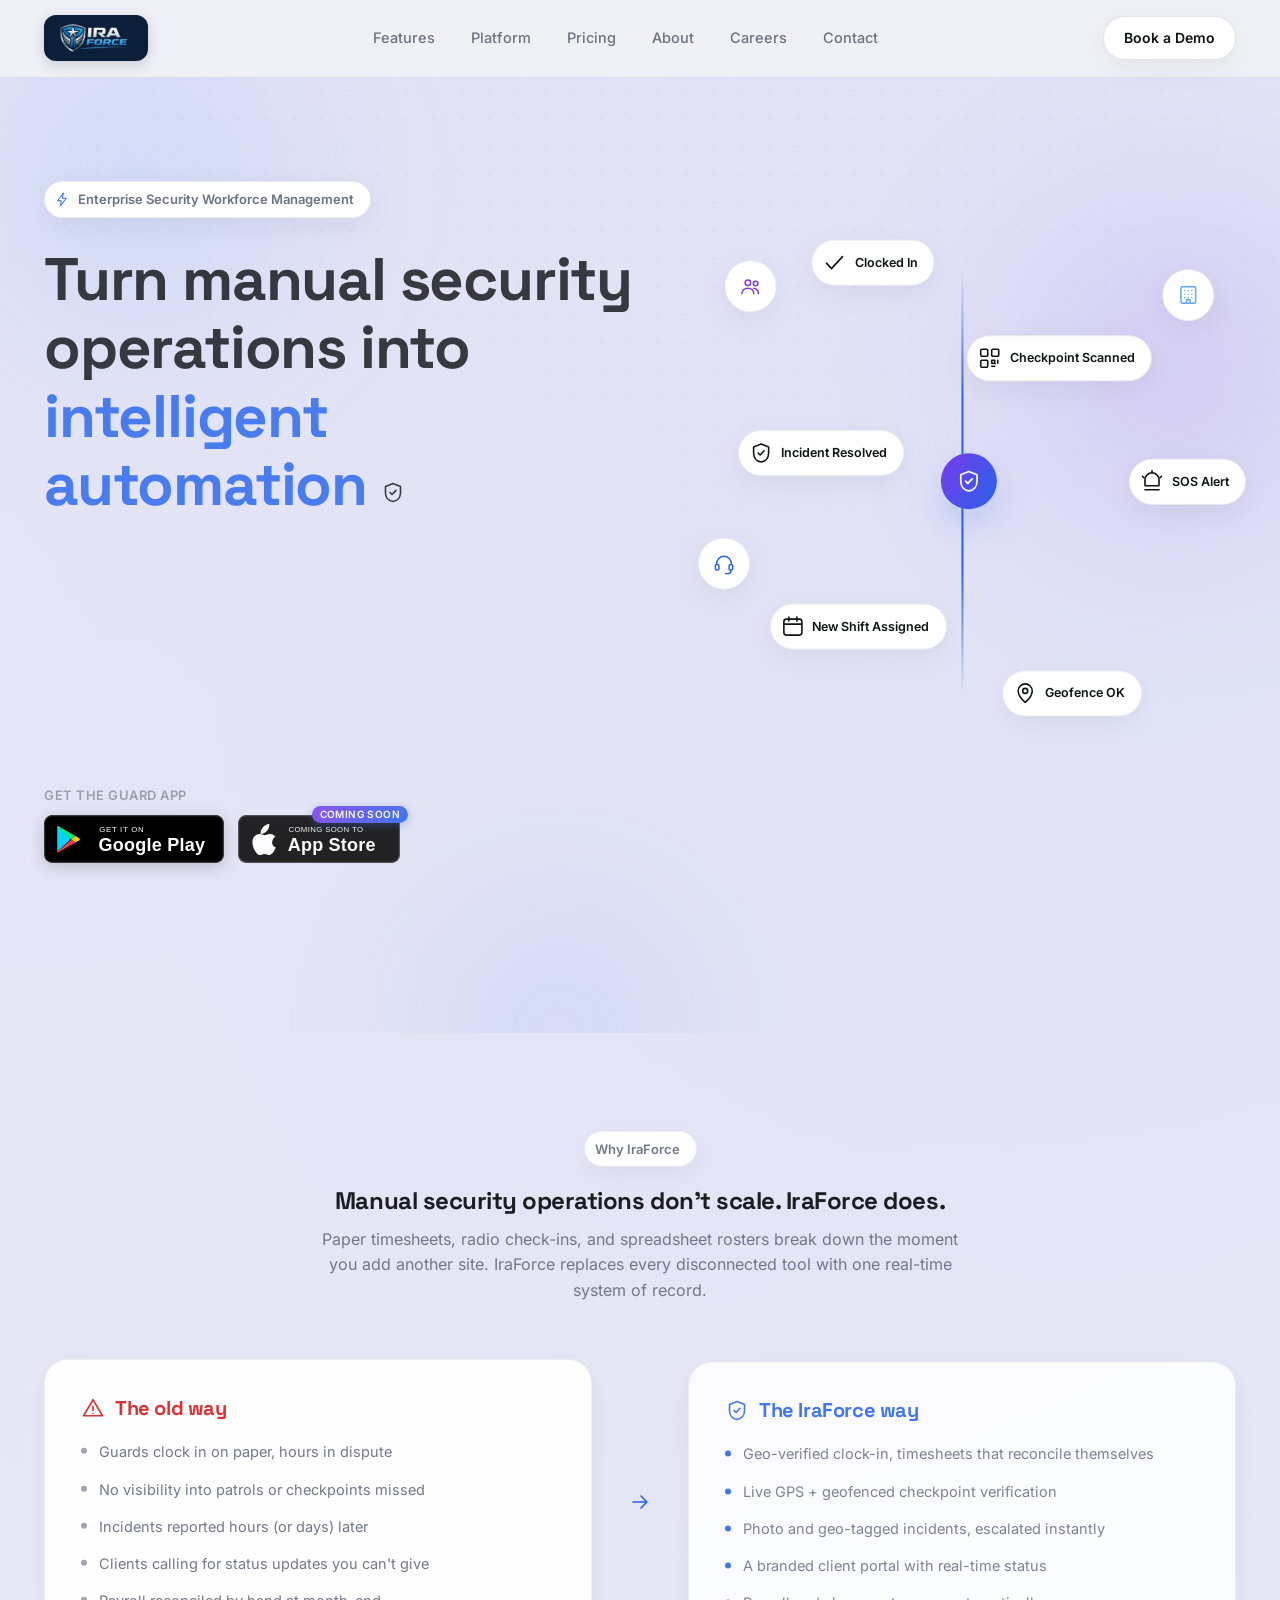
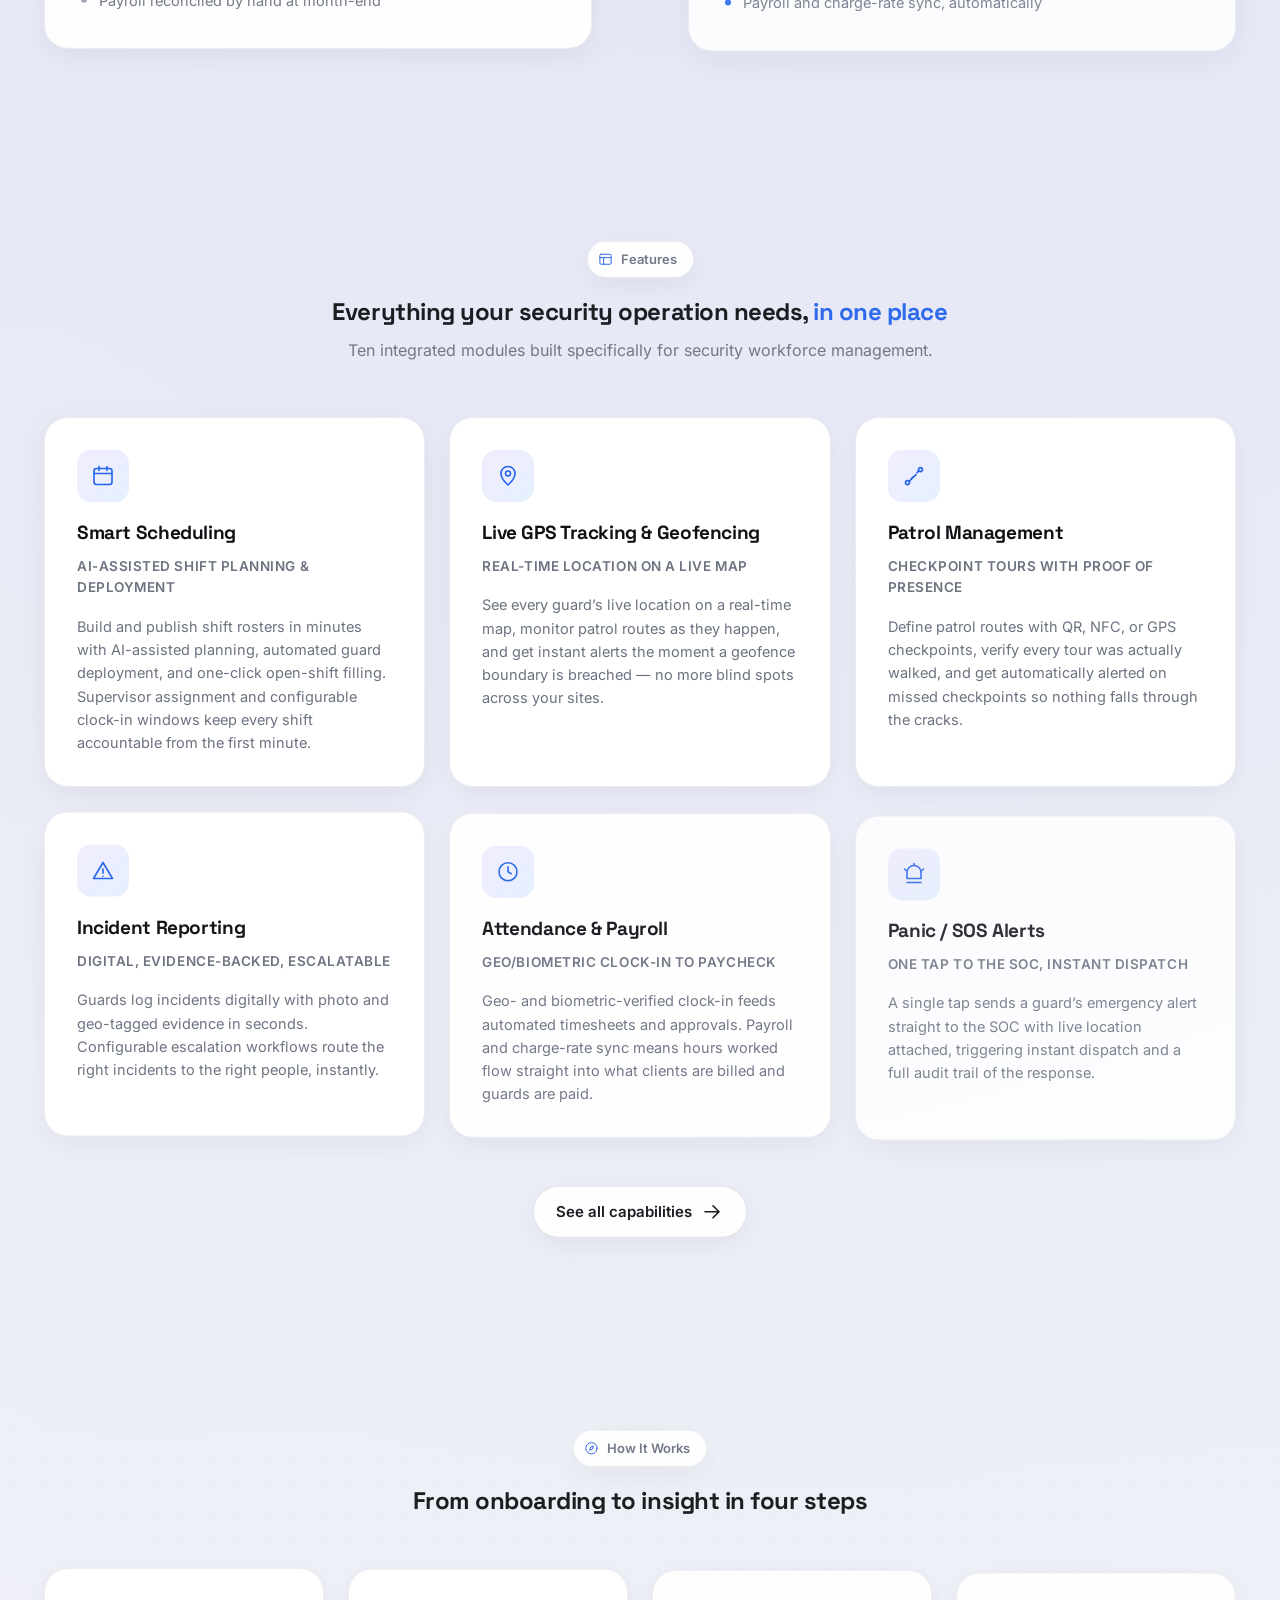
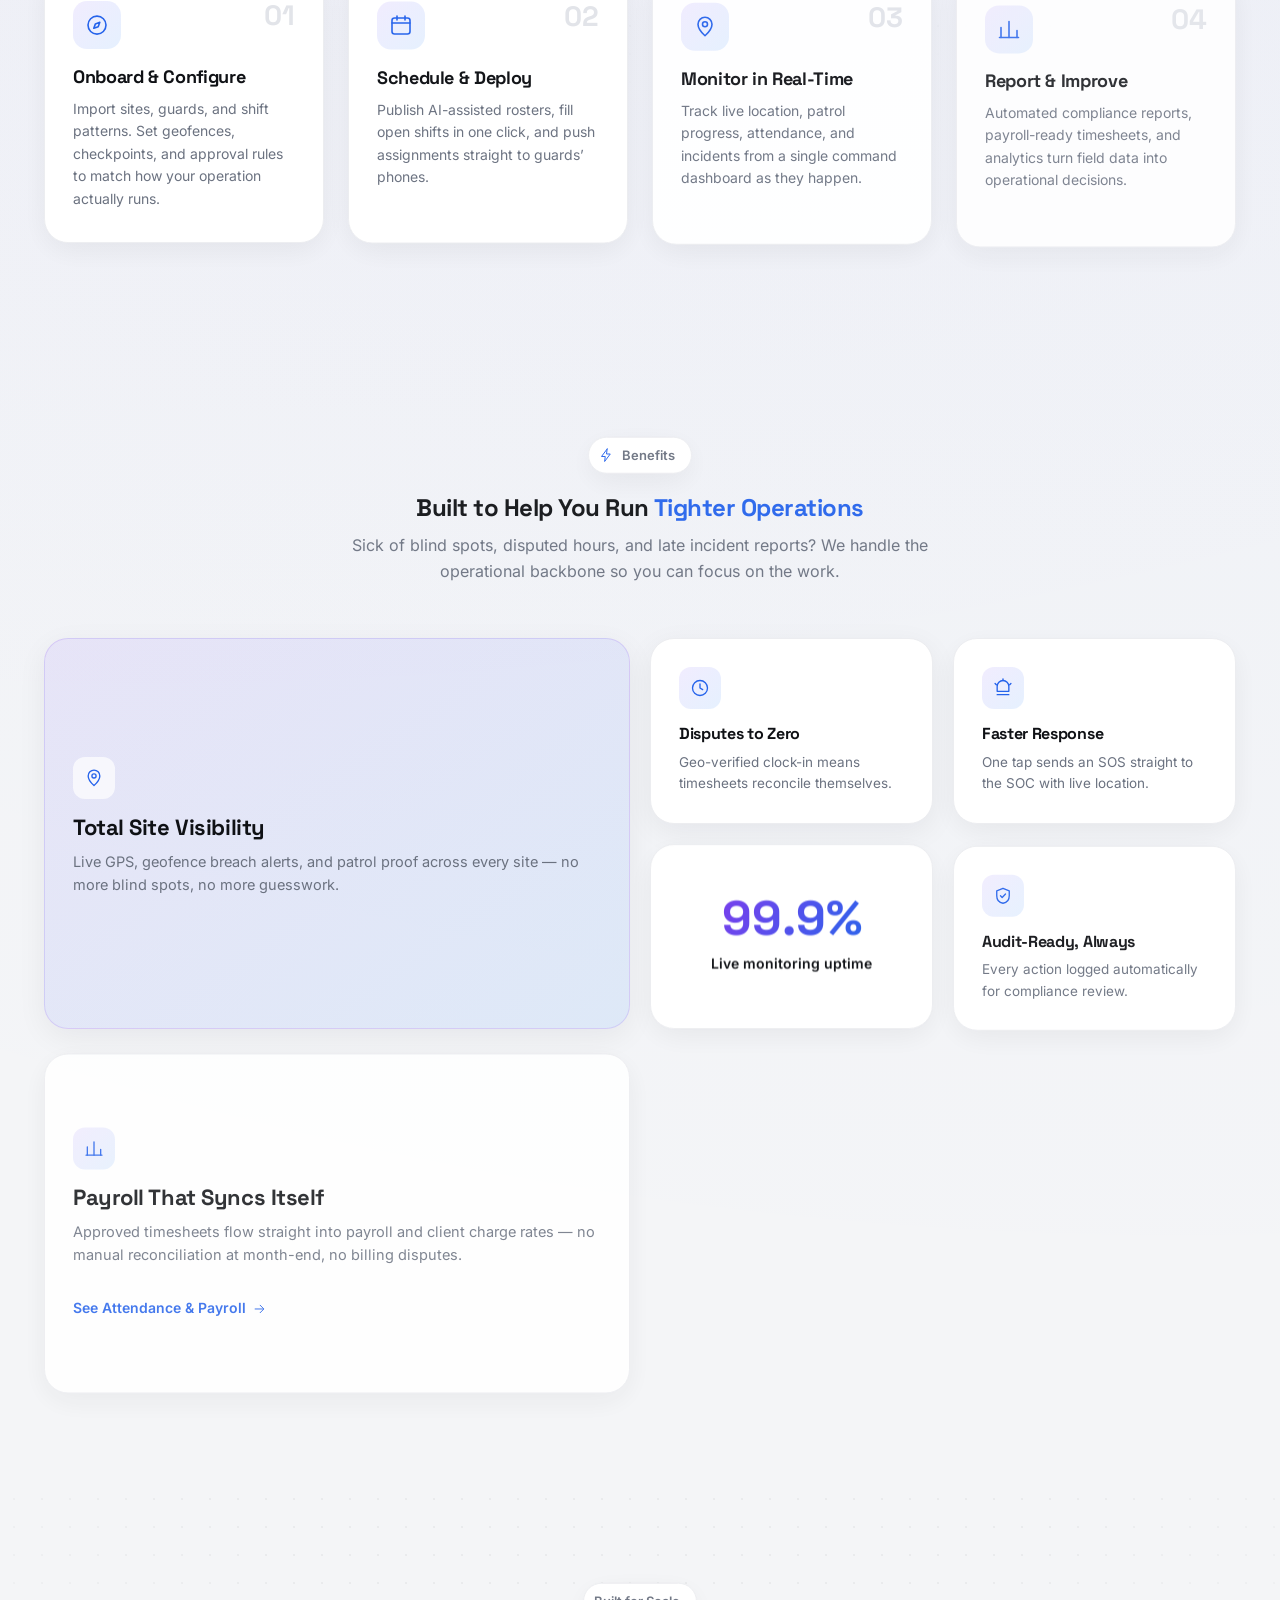
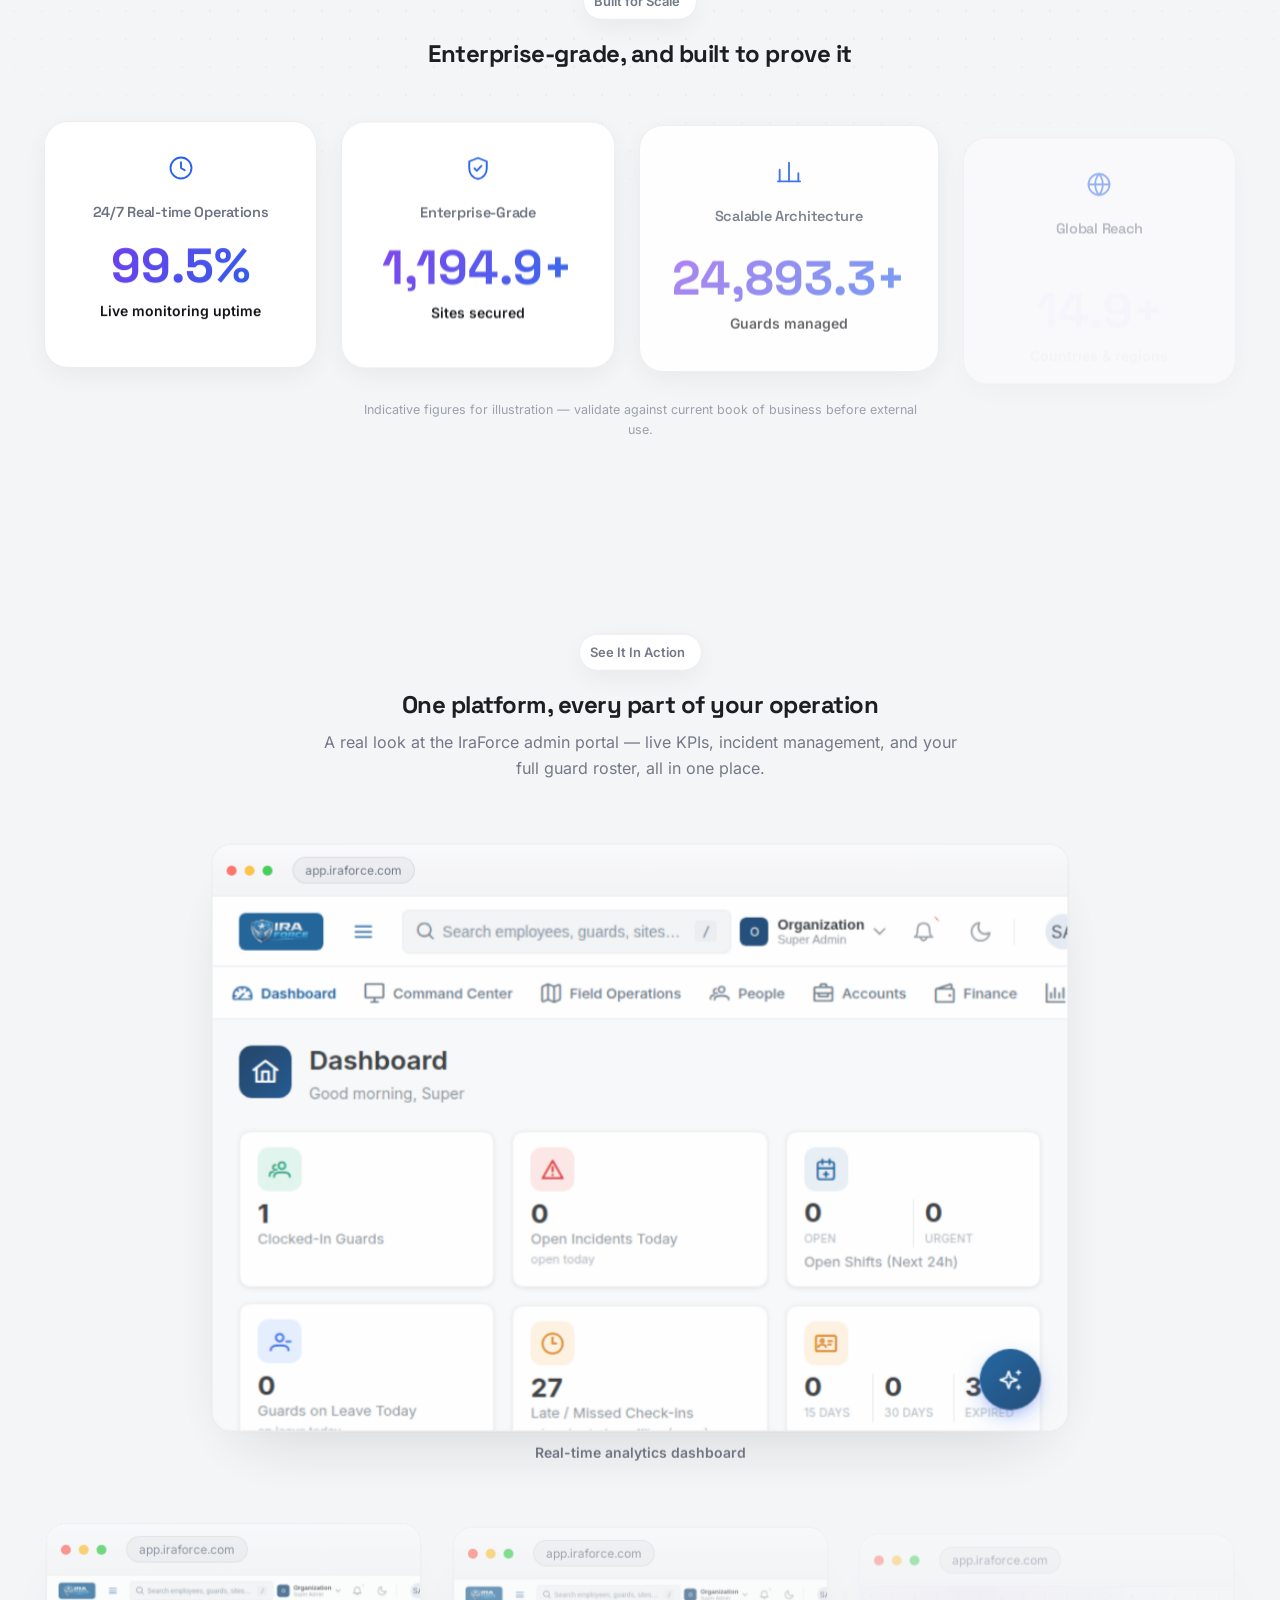
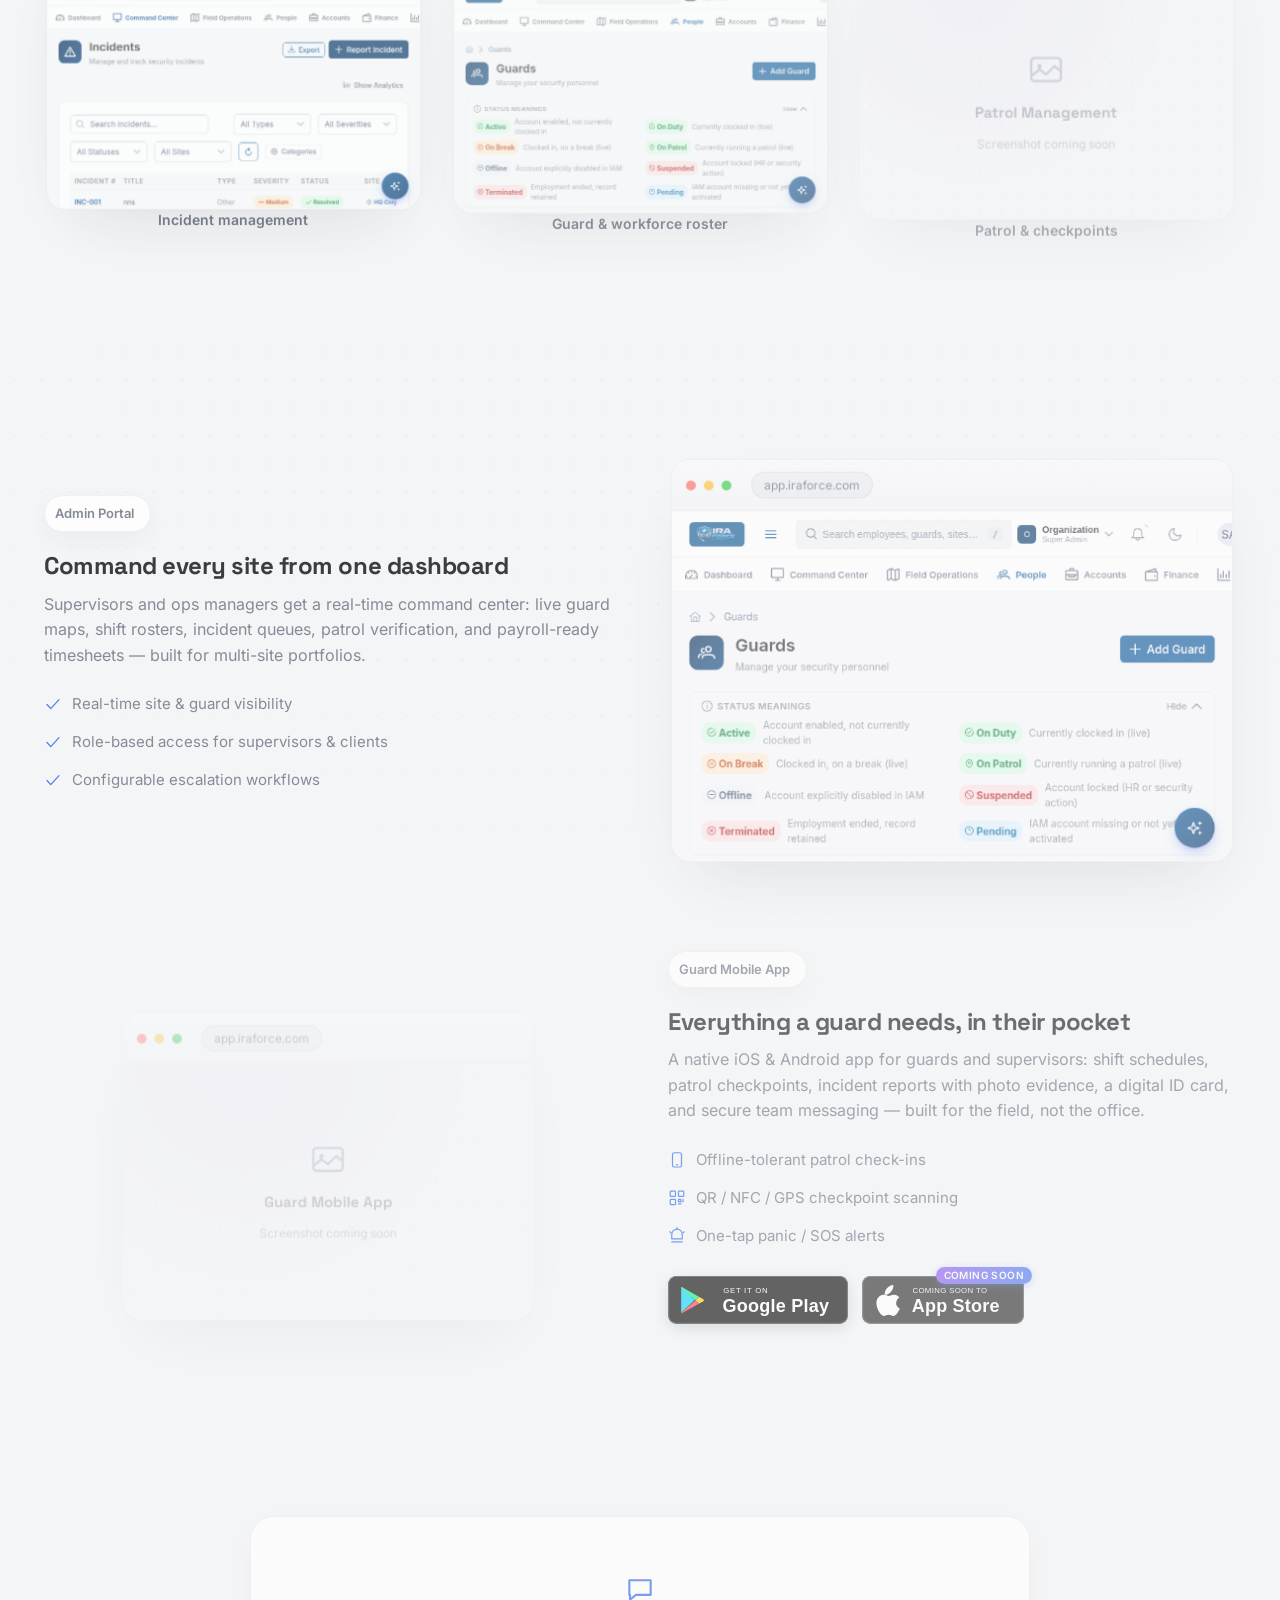
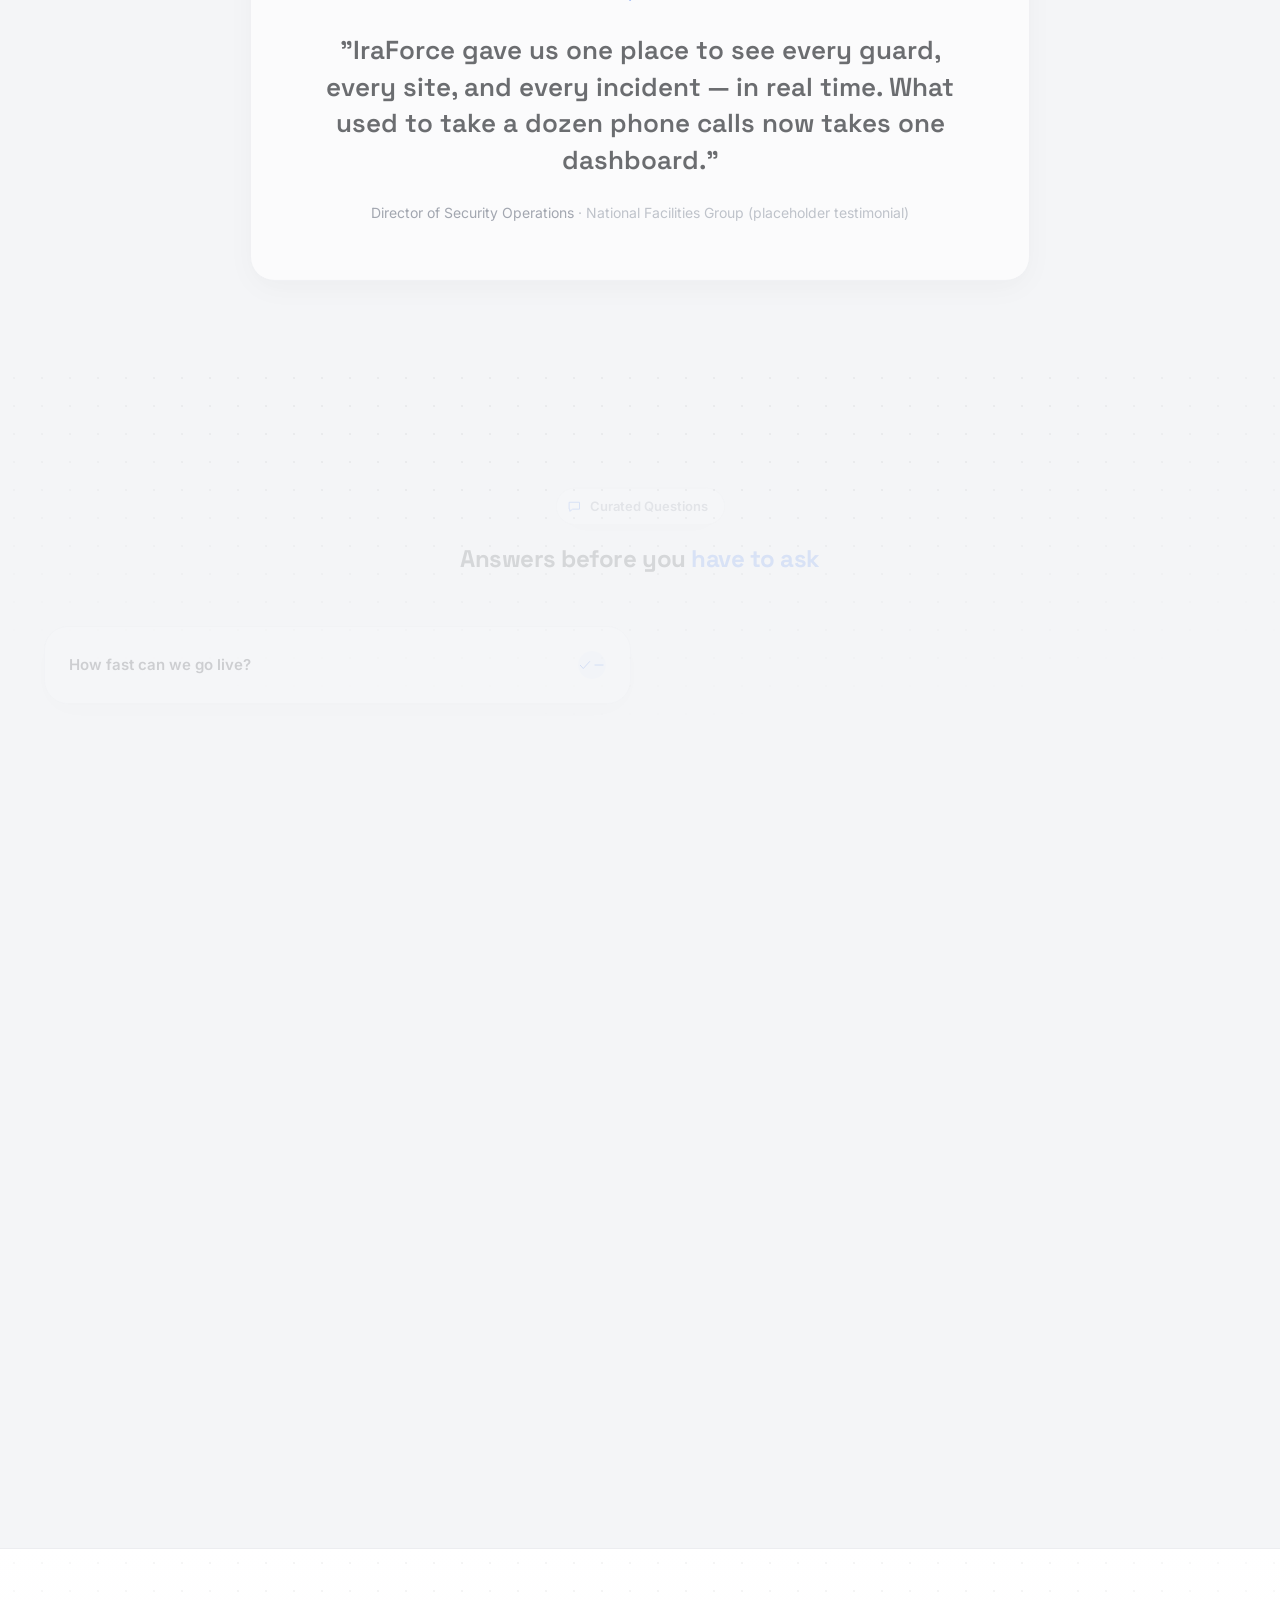
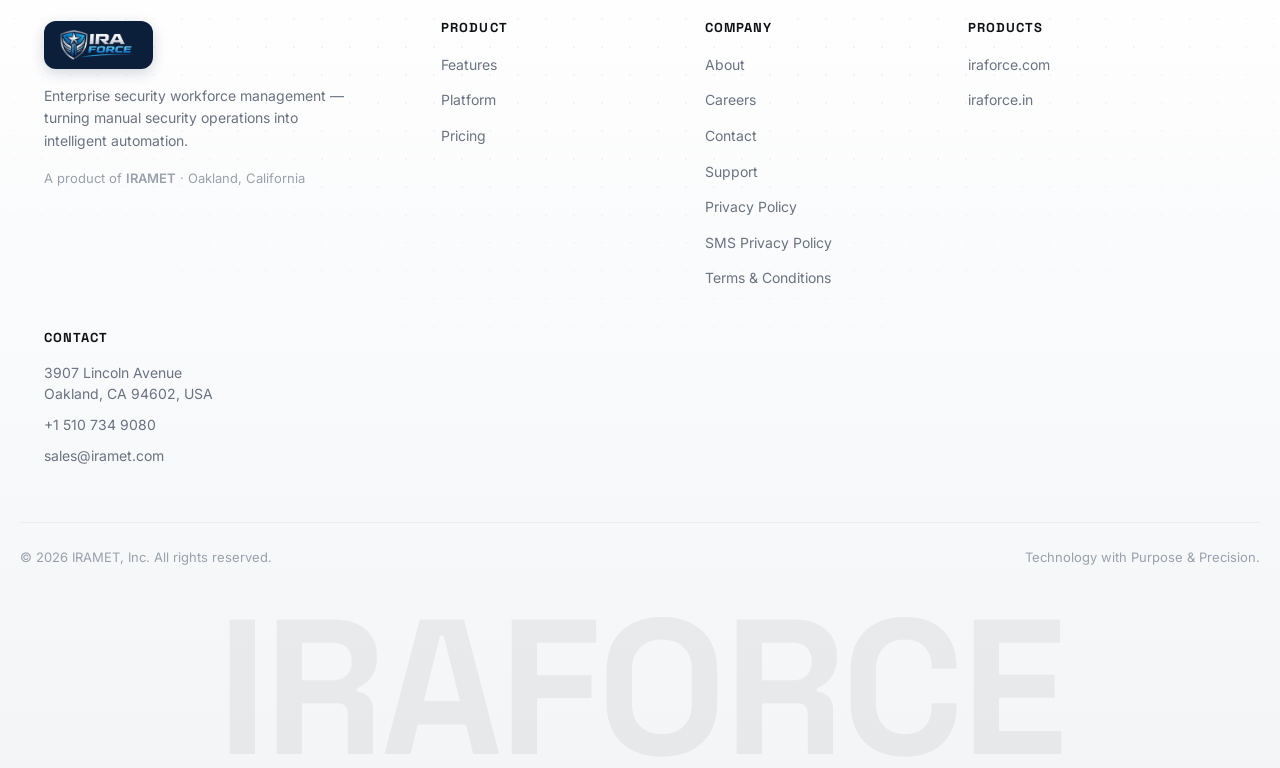
==== commit 61bbb580: "Add /terms and /sms-privacy pages for Twilio SMS campaign New Terms & Conditions (with SMS program t" ====
--- a/index.html
+++ b/index.html
@@ -5,4 +5,4 @@
       }
     </script><link rel="stylesheet" href="/_astro/Icon.D8QwF3cm.css"><style>.feature-card[data-astro-cid-a5zxh5oa]{flex-direction:column;gap:6px;height:100%;padding:32px;display:flex}.feature-icon[data-astro-cid-a5zxh5oa]{background:var(--gradient-brand-soft);width:52px;height:52px;color:var(--ira-teal);border-radius:14px;justify-content:center;align-items:center;margin-bottom:14px;display:flex}.feature-card[data-astro-cid-a5zxh5oa] h3[data-astro-cid-a5zxh5oa]{margin-bottom:6px;font-size:19px}.feature-short[data-astro-cid-a5zxh5oa]{color:var(--text-secondary);text-transform:uppercase;letter-spacing:.04em;margin-bottom:10px;font-size:13.5px;font-weight:600}.feature-desc[data-astro-cid-a5zxh5oa]{flex:1;margin-bottom:0;font-size:14.5px}.feature-link[data-astro-cid-a5zxh5oa]{color:var(--ira-teal);align-items:center;gap:6px;margin-top:18px;font-size:14px;font-weight:600;display:inline-flex}.feature-link[data-astro-cid-a5zxh5oa] .feature-link-icon{width:16px;height:16px;transition:transform .2s}.feature-link[data-astro-cid-a5zxh5oa]:hover .feature-link-icon{transform:translate(3px)}
 </style><link rel="stylesheet" href="/_astro/index.BEJQd9l4.css"><style>.device-frame[data-astro-cid-5cvqzwvr]{border:1px solid var(--border-soft);background:var(--bg-panel);transform-style:preserve-3d;will-change:transform;border-radius:20px;overflow:hidden;box-shadow:0 30px 70px -24px #11111a29,0 0 0 1px #11111a05}.chrome[data-astro-cid-5cvqzwvr]{border-bottom:1px solid var(--border-soft);background:linear-gradient(#fbfbfd,#f2f3f6);align-items:center;gap:8px;padding:12px 14px;display:flex}.dot[data-astro-cid-5cvqzwvr]{border-radius:50%;width:10px;height:10px;display:inline-block}.dot-red[data-astro-cid-5cvqzwvr]{background:#ff5f57}.dot-yellow[data-astro-cid-5cvqzwvr]{background:#febc2e}.dot-green[data-astro-cid-5cvqzwvr]{background:#28c840}.chrome-url[data-astro-cid-5cvqzwvr]{color:#5b6578;background:#0f172a0d;border:1px solid #0f172a14;border-radius:999px;margin-left:12px;padding:3px 12px;font-size:12px}.frame-body[data-astro-cid-5cvqzwvr]{aspect-ratio:16/10;background:radial-gradient(circle at 30% 0,#7c3aed14,#0000 60%),#f4f5f7;position:relative}.frame-body[data-astro-cid-5cvqzwvr].has-image{background:#eef1f7}.frame-body[data-astro-cid-5cvqzwvr] img[data-astro-cid-5cvqzwvr]{object-fit:cover;object-position:top center;width:100%;height:100%;display:block}.placeholder[data-astro-cid-5cvqzwvr]{color:var(--text-muted);background-image:radial-gradient(#0f11150d 1px,#0000 1px);background-size:22px 22px;flex-direction:column;justify-content:center;align-items:center;gap:10px;display:flex;position:absolute;inset:0}.placeholder[data-astro-cid-5cvqzwvr] span[data-astro-cid-5cvqzwvr]{font-family:var(--font-display);color:var(--text-secondary);font-size:15px;font-weight:600}.placeholder[data-astro-cid-5cvqzwvr] small[data-astro-cid-5cvqzwvr]{color:var(--text-muted);font-size:12px}.frame-glow[data-astro-cid-5cvqzwvr]{background:var(--gradient-radial-glow);pointer-events:none;opacity:.5;z-index:-1;height:60%;position:absolute;inset:-20% -20% auto}
-</style></head><body><a href="#main-content" class="skip-link">Skip to content</a><header class="site-nav" id="site-nav" data-astro-cid-wpvy4v7s><div class="container nav-inner" data-astro-cid-wpvy4v7s><a href="/" class="brand" aria-label="IraForce home" data-astro-cid-wpvy4v7s><img src="/assets/iraforce-logo-trimmed.png" alt="IraForce" class="brand-logo" width="373" height="151" data-astro-cid-wpvy4v7s></a><nav class="nav-links" aria-label="Primary" data-astro-cid-wpvy4v7s><ul data-astro-cid-wpvy4v7s><li data-astro-cid-wpvy4v7s><a href="/features" data-astro-cid-wpvy4v7s>Features</a></li><li data-astro-cid-wpvy4v7s><a href="/platform" data-astro-cid-wpvy4v7s>Platform</a></li><li data-astro-cid-wpvy4v7s><a href="/pricing" data-astro-cid-wpvy4v7s>Pricing</a></li><li data-astro-cid-wpvy4v7s><a href="/about" data-astro-cid-wpvy4v7s>About</a></li><li data-astro-cid-wpvy4v7s><a href="/careers" data-astro-cid-wpvy4v7s>Careers</a></li><li data-astro-cid-wpvy4v7s><a href="/contact" data-astro-cid-wpvy4v7s>Contact</a></li></ul></nav><div class="nav-actions" data-astro-cid-wpvy4v7s><a href="/contact" class="btn btn-secondary nav-cta-secondary" data-astro-cid-wpvy4v7s>Book a Demo</a></div><button class="nav-toggle" id="nav-toggle" aria-expanded="false" aria-controls="mobile-nav" aria-label="Toggle navigation menu" data-astro-cid-wpvy4v7s><span data-astro-cid-wpvy4v7s></span><span data-astro-cid-wpvy4v7s></span><span data-astro-cid-wpvy4v7s></span></button></div><div class="mobile-nav" id="mobile-nav" data-astro-cid-wpvy4v7s><ul data-astro-cid-wpvy4v7s><li data-astro-cid-wpvy4v7s><a href="/features" data-astro-cid-wpvy4v7s>Features</a></li><li data-astro-cid-wpvy4v7s><a href="/platform" data-astro-cid-wpvy4v7s>Platform</a></li><li data-astro-cid-wpvy4v7s><a href="/pricing" data-astro-cid-wpvy4v7s>Pricing</a></li><li data-astro-cid-wpvy4v7s><a href="/about" data-astro-cid-wpvy4v7s>About</a></li><li data-astro-cid-wpvy4v7s><a href="/careers" data-astro-cid-wpvy4v7s>Careers</a></li><li data-astro-cid-wpvy4v7s><a href="/contact" data-astro-cid-wpvy4v7s>Contact</a></li><li data-astro-cid-wpvy4v7s><a href="/contact" class="btn btn-primary btn-block" data-astro-cid-wpvy4v7s>Book a Demo</a></li></ul></div></header><script type="module">var e=document.getElementById(`nav-toggle`),t=document.getElementById(`mobile-nav`);e?.addEventListener(`click`,()=>{let n=t?.classList.toggle(`open`);e.setAttribute(`aria-expanded`,String(!!n))}),t?.querySelectorAll(`a`).forEach(n=>{n.addEventListener(`click`,()=>{t.classList.remove(`open`),e?.setAttribute(`aria-expanded`,`false`)})});</script><main id="main-content"><section class="hero dot-grid" data-hero data-astro-cid-lcdefpme><div class="hero-orbs" aria-hidden="true" data-astro-cid-lcdefpme><span class="orb orb-teal" data-hero-orb data-parallax="0.12" data-astro-cid-lcdefpme></span><span class="orb orb-indigo" data-hero-orb data-parallax="0.2" data-astro-cid-lcdefpme></span><span class="orb orb-blue" data-hero-orb data-parallax="0.16" data-astro-cid-lcdefpme></span></div><div class="container hero-grid" data-astro-cid-lcdefpme><div class="hero-copy" data-astro-cid-lcdefpme><span class="eyebrow" data-hero-eyebrow data-astro-cid-lcdefpme><svg class="icon eyebrow-icon" width="24" height="24" viewBox="0 0 24 24" fill="none" stroke="currentColor" stroke-width="1.6" stroke-linecap="round" stroke-linejoin="round" aria-hidden="true"><path d="M13 2 4 14h6l-1 8 9-12h-6l1-8Z"/></svg> Enterprise Security Workforce Management</span><h1 data-hero-title data-astro-cid-lcdefpme>Turn manual security operations into <span class="gradient-text" data-astro-cid-lcdefpme>intelligent automation</span> <svg class="icon title-glyph" width="24" height="24" viewBox="0 0 24 24" fill="none" stroke="currentColor" stroke-width="1.6" stroke-linecap="round" stroke-linejoin="round" aria-hidden="true"><path d="M12 3 4.5 6v6c0 5 3.2 8.4 7.5 9 4.3-.6 7.5-4 7.5-9V6L12 3Z"/><path d="m9 12 2 2 4-4.2"/></svg></h1><p class="hero-sub" data-hero-sub data-astro-cid-lcdefpme>IraForce unifies scheduling, live GPS tracking, patrol verification, incident reporting, and payroll into one real-time platform — so your guards, supervisors, and clients are always on the same page.</p><div class="hero-cta" data-hero-cta data-astro-cid-lcdefpme><a href="/contact" class="btn btn-primary" data-astro-cid-lcdefpme>Book a Demo <svg class="icon " width="24" height="24" viewBox="0 0 24 24" fill="none" stroke="currentColor" stroke-width="1.6" stroke-linecap="round" stroke-linejoin="round" aria-hidden="true"><path d="M5 12h13M13 6l6 6-6 6"/></svg></a><a href="/features" class="btn btn-secondary" data-astro-cid-lcdefpme>Explore Features</a></div><p class="store-badges-label" data-astro-cid-td5nviid>Get the Guard app</p><div class="store-badges store-badges--compact" data-astro-cid-td5nviid><a class="store-badge" href="https://play.google.com/store/apps/details?id=com.iraforce.guard&amp;pcampaignid=web_share" target="_blank" rel="noopener noreferrer" aria-label="Get the IraForce Guard app on Google Play" data-astro-cid-td5nviid><svg viewBox="0 0 150 40" width="180" height="48" role="img" aria-hidden="true" data-astro-cid-td5nviid><rect width="150" height="40" rx="7" fill="#000" data-astro-cid-td5nviid></rect><rect x="0.5" y="0.5" width="149" height="39" rx="6.5" fill="none" stroke="#3a3a3c" data-astro-cid-td5nviid></rect><!-- Google Play triangle --><g transform="translate(11 9.2)" data-astro-cid-td5nviid><path d="M0 0.6C0 0.2 0.2 0 0.5 0.05L11.2 10.9 8.4 13.7 0 21.4V0.6Z" fill="#00d3ff" data-astro-cid-td5nviid></path><path d="M0.5 0.05 15.1 8.3 12 11.4 0 0.6C0 0.3 0.2 0.05 0.5 0.05Z" fill="#00f076" data-astro-cid-td5nviid></path><path d="M12 11.4 15.1 8.3 18.4 10.2C19 10.6 19 11.5 18.4 11.9L15.1 13.8 12 11.4Z" fill="#ffc900" data-astro-cid-td5nviid></path><path d="M0 21.4 12 11.4 15.1 13.8 0.5 21.95C0.2 22 0 21.75 0 21.4Z" fill="#ff3a44" data-astro-cid-td5nviid></path></g><!-- Text --><text x="46" y="14" fill="#fff" font-family="Arial, Helvetica, sans-serif" font-size="6.5" letter-spacing="0.6" data-astro-cid-td5nviid>GET IT ON</text><text x="45.4" y="30" fill="#fff" font-family="Arial, Helvetica, sans-serif" font-size="15" font-weight="600" letter-spacing="0.2" data-astro-cid-td5nviid>Google Play</text></svg></a><span class="store-badge store-badge--soon" role="img" aria-label="IraForce Guard app coming soon to the App Store" data-astro-cid-td5nviid><svg viewBox="0 0 135 40" width="162" height="48" role="img" aria-hidden="true" data-astro-cid-td5nviid><rect width="135" height="40" rx="7" fill="#000" data-astro-cid-td5nviid></rect><rect x="0.5" y="0.5" width="134" height="39" rx="6.5" fill="none" stroke="#3a3a3c" data-astro-cid-td5nviid></rect><!-- Apple logo --><path transform="translate(12 8.5) scale(0.052)" fill="#fff" d="M318.7 268.7c-.2-36.7 16.4-64.4 50-84.8-18.8-26.9-47.2-41.7-84.7-44.6-35.5-2.8-74.3 20.7-88.5 20.7-15 0-49.4-19.7-76.4-19.7C61.4 141.2 0 184.5 0 272.5c0 26 4.8 52.8 14.3 80.5 12.7 36.5 58.6 126.1 106.5 124.6 25-.6 42.7-17.7 75.2-17.7 31.6 0 47.9 17.7 75.9 17.7 48.4-.7 89.9-82.1 102-118.7-64.7-30.5-61.2-89.4-55.2-90.2zM234.9 90.2c40.5-48.1 36.8-91.9 35.6-107.7-35.7 2.1-77 24.4-100.5 52-25.9 29.6-41.1 66.2-37.8 105.9 38.6 3 73.9-16.8 102.7-50.2z" data-astro-cid-td5nviid></path><text x="42" y="14" fill="#fff" font-family="Arial, Helvetica, sans-serif" font-size="6.5" letter-spacing="0.3" data-astro-cid-td5nviid>COMING SOON TO</text><text x="41.4" y="30" fill="#fff" font-family="Arial, Helvetica, sans-serif" font-size="15" font-weight="600" letter-spacing="0.2" data-astro-cid-td5nviid>App Store</text></svg><span class="store-badge__soon-tag" data-astro-cid-td5nviid>Coming soon</span></span></div><div class="hero-stats" data-astro-cid-lcdefpme><div class="hero-stat" data-hero-stat data-astro-cid-lcdefpme><strong data-astro-cid-lcdefpme>25,000+</strong><span data-astro-cid-lcdefpme>Guards managed</span></div><div class="hero-stat" data-hero-stat data-astro-cid-lcdefpme><strong data-astro-cid-lcdefpme>1,200+</strong><span data-astro-cid-lcdefpme>Sites secured</span></div><div class="hero-stat" data-hero-stat data-astro-cid-lcdefpme><strong data-astro-cid-lcdefpme>99.9%</strong><span data-astro-cid-lcdefpme>Platform uptime</span></div></div></div><div class="hero-visual" aria-hidden="true" data-astro-cid-lcdefpme><div class="orbit-scene" data-astro-cid-lcdefpme><span class="orbit-hub-line" data-hero-orb data-astro-cid-lcdefpme></span><span class="orbit-hub-node" data-hero-orb data-astro-cid-lcdefpme><svg class="icon " width="24" height="24" viewBox="0 0 24 24" fill="none" stroke="currentColor" stroke-width="1.6" stroke-linecap="round" stroke-linejoin="round" aria-hidden="true"><path d="M12 3 4.5 6v6c0 5 3.2 8.4 7.5 9 4.3-.6 7.5-4 7.5-9V6L12 3Z"/><path d="m9 12 2 2 4-4.2"/></svg></span><div class="orbit-node avatar-node an-1" data-hero-orb data-astro-cid-lcdefpme><span class="avatar-circle avatar-purple" data-astro-cid-lcdefpme><svg class="icon " width="24" height="24" viewBox="0 0 24 24" fill="none" stroke="currentColor" stroke-width="1.6" stroke-linecap="round" stroke-linejoin="round" aria-hidden="true"><circle cx="9" cy="8" r="3"/><path d="M2.5 20c0-3.6 2.9-6 6.5-6s6.5 2.4 6.5 6"/><circle cx="17.5" cy="9" r="2.5"/><path d="M15.5 14.2c2.9.4 5 2.6 5 5.8"/></svg></span></div><div class="orbit-node avatar-node an-2" data-hero-orb data-astro-cid-lcdefpme><span class="avatar-circle avatar-blue" data-astro-cid-lcdefpme><svg class="icon " width="24" height="24" viewBox="0 0 24 24" fill="none" stroke="currentColor" stroke-width="1.6" stroke-linecap="round" stroke-linejoin="round" aria-hidden="true"><path d="M4 13v-1a8 8 0 0 1 16 0v1"/><rect x="2.5" y="13" width="4" height="6" rx="1.5"/><rect x="17.5" y="13" width="4" height="6" rx="1.5"/><path d="M19.5 19.5v.5a3 3 0 0 1-3 3h-3"/></svg></span></div><div class="orbit-node avatar-node an-3" data-hero-orb data-astro-cid-lcdefpme><span class="avatar-circle avatar-teal" data-astro-cid-lcdefpme><svg class="icon " width="24" height="24" viewBox="0 0 24 24" fill="none" stroke="currentColor" stroke-width="1.6" stroke-linecap="round" stroke-linejoin="round" aria-hidden="true"><rect x="4" y="3" width="16" height="18" rx="1.5"/><path d="M8 7h.01M12 7h.01M16 7h.01M8 11h.01M12 11h.01M16 11h.01M8 15h.01M12 15h.01M16 15h.01M10 21v-4h4v4"/></svg></span></div><div class="orbit-node chip-node cn-1" data-hero-orb data-parallax="0.05" data-astro-cid-lcdefpme><svg class="icon chip-icon chip-success" width="24" height="24" viewBox="0 0 24 24" fill="none" stroke="currentColor" stroke-width="1.6" stroke-linecap="round" stroke-linejoin="round" aria-hidden="true"><path d="M4 12.5 9 18 20 6"/></svg> Clocked In</div><div class="orbit-node chip-node cn-2" data-hero-orb data-parallax="0.08" data-astro-cid-lcdefpme><svg class="icon chip-icon chip-blue" width="24" height="24" viewBox="0 0 24 24" fill="none" stroke="currentColor" stroke-width="1.6" stroke-linecap="round" stroke-linejoin="round" aria-hidden="true"><rect x="3" y="3" width="7" height="7" rx="1"/><rect x="14" y="3" width="7" height="7" rx="1"/><rect x="3" y="14" width="7" height="7" rx="1"/><path d="M14 14h3v3h-3zM20 14v3M14 20h3M17.5 17.5h.01"/></svg> Checkpoint Scanned</div><div class="orbit-node chip-node cn-3" data-hero-orb data-parallax="0.06" data-astro-cid-lcdefpme><svg class="icon chip-icon chip-success" width="24" height="24" viewBox="0 0 24 24" fill="none" stroke="currentColor" stroke-width="1.6" stroke-linecap="round" stroke-linejoin="round" aria-hidden="true"><path d="M12 3 4.5 6v6c0 5 3.2 8.4 7.5 9 4.3-.6 7.5-4 7.5-9V6L12 3Z"/><path d="m9 12 2 2 4-4.2"/></svg> Incident Resolved</div><div class="orbit-node chip-node cn-4" data-hero-orb data-parallax="0.1" data-astro-cid-lcdefpme><svg class="icon chip-icon chip-alert" width="24" height="24" viewBox="0 0 24 24" fill="none" stroke="currentColor" stroke-width="1.6" stroke-linecap="round" stroke-linejoin="round" aria-hidden="true"><path d="M12 3a7 7 0 0 1 7 7v6H5v-6a7 7 0 0 1 7-7Z"/><path d="M5 20h14M12 3V1M4 8 2.5 6.5M20 8l1.5-1.5"/></svg> SOS Alert</div><div class="orbit-node chip-node cn-5" data-hero-orb data-parallax="0.07" data-astro-cid-lcdefpme><svg class="icon chip-icon chip-purple" width="24" height="24" viewBox="0 0 24 24" fill="none" stroke="currentColor" stroke-width="1.6" stroke-linecap="round" stroke-linejoin="round" aria-hidden="true"><rect x="3" y="4.5" width="18" height="16" rx="2.5"/><path d="M16 2.5v4M8 2.5v4M3 9.5h18"/></svg> New Shift Assigned</div><div class="orbit-node chip-node cn-6" data-hero-orb data-parallax="0.09" data-astro-cid-lcdefpme><svg class="icon chip-icon chip-blue" width="24" height="24" viewBox="0 0 24 24" fill="none" stroke="currentColor" stroke-width="1.6" stroke-linecap="round" stroke-linejoin="round" aria-hidden="true"><path d="M12 21s7-6.2 7-11.5A7 7 0 0 0 5 9.5C5 14.8 12 21 12 21Z"/><circle cx="12" cy="9.5" r="2.5"/></svg> Geofence OK</div></div></div></div></section><section class="section problem-solution" data-astro-cid-lcdefpme><div class="container" data-astro-cid-lcdefpme><div class="section-head center" data-reveal data-astro-cid-lcdefpme><span class="eyebrow" data-astro-cid-lcdefpme>Why IraForce</span><h2 data-astro-cid-lcdefpme>Manual security operations don't scale. IraForce does.</h2><p data-astro-cid-lcdefpme>Paper timesheets, radio check-ins, and spreadsheet rosters break down the moment you add another site. IraForce replaces every disconnected tool with one real-time system of record.</p></div><div class="ps-grid" data-reveal-group data-astro-cid-lcdefpme><div class="ps-card ps-problem glass-card" data-reveal-item data-astro-cid-lcdefpme><div class="ps-card-inner" data-astro-cid-lcdefpme><h3 data-astro-cid-lcdefpme><svg class="icon " width="24" height="24" viewBox="0 0 24 24" fill="none" stroke="currentColor" stroke-width="1.6" stroke-linecap="round" stroke-linejoin="round" aria-hidden="true"><path d="M12 4 2.5 20h19L12 4Z"/><path d="M12 10.5v4.2M12 17.7h.01"/></svg> The old way</h3><ul data-astro-cid-lcdefpme><li data-astro-cid-lcdefpme>Guards clock in on paper, hours in dispute</li><li data-astro-cid-lcdefpme>No visibility into patrols or checkpoints missed</li><li data-astro-cid-lcdefpme>Incidents reported hours (or days) later</li><li data-astro-cid-lcdefpme>Clients calling for status updates you can't give</li><li data-astro-cid-lcdefpme>Payroll reconciled by hand at month-end</li></ul></div></div><div class="ps-arrow" aria-hidden="true" data-astro-cid-lcdefpme><svg class="icon " width="24" height="24" viewBox="0 0 24 24" fill="none" stroke="currentColor" stroke-width="1.6" stroke-linecap="round" stroke-linejoin="round" aria-hidden="true"><path d="M5 12h13M13 6l6 6-6 6"/></svg></div><div class="ps-card ps-solution glass-card" data-reveal-item data-astro-cid-lcdefpme><div class="ps-card-inner" data-astro-cid-lcdefpme><h3 data-astro-cid-lcdefpme><svg class="icon " width="24" height="24" viewBox="0 0 24 24" fill="none" stroke="currentColor" stroke-width="1.6" stroke-linecap="round" stroke-linejoin="round" aria-hidden="true"><path d="M12 3 4.5 6v6c0 5 3.2 8.4 7.5 9 4.3-.6 7.5-4 7.5-9V6L12 3Z"/><path d="m9 12 2 2 4-4.2"/></svg> The IraForce way</h3><ul data-astro-cid-lcdefpme><li data-astro-cid-lcdefpme>Geo-verified clock-in, timesheets that reconcile themselves</li><li data-astro-cid-lcdefpme>Live GPS + geofenced checkpoint verification</li><li data-astro-cid-lcdefpme>Photo and geo-tagged incidents, escalated instantly</li><li data-astro-cid-lcdefpme>A branded client portal with real-time status</li><li data-astro-cid-lcdefpme>Payroll and charge-rate sync, automatically</li></ul></div></div></div></div></section><section class="section features-band" id="features" data-astro-cid-lcdefpme><div class="container" data-astro-cid-lcdefpme><div class="section-head center" data-reveal data-astro-cid-lcdefpme><span class="eyebrow" data-astro-cid-lcdefpme><svg class="icon eyebrow-icon" width="24" height="24" viewBox="0 0 24 24" fill="none" stroke="currentColor" stroke-width="1.6" stroke-linecap="round" stroke-linejoin="round" aria-hidden="true"><rect x="3" y="4" width="18" height="16" rx="2"/><path d="M3 9.5h18M9 9.5V20"/></svg> Features</span><h2 data-astro-cid-lcdefpme>Everything your security operation needs, <span class="gradient-text" data-astro-cid-lcdefpme>in one place</span></h2><p data-astro-cid-lcdefpme>Ten integrated modules built specifically for security workforce management.</p></div><div class="features-grid" data-reveal-group data-astro-cid-lcdefpme><article class="feature-card glass-card" data-reveal-item data-astro-cid-a5zxh5oa><div class="feature-icon" aria-hidden="true" data-astro-cid-a5zxh5oa><svg class="icon " width="24" height="24" viewBox="0 0 24 24" fill="none" stroke="currentColor" stroke-width="1.6" stroke-linecap="round" stroke-linejoin="round" aria-hidden="true"><rect x="3" y="4.5" width="18" height="16" rx="2.5"/><path d="M16 2.5v4M8 2.5v4M3 9.5h18"/></svg></div><h3 data-astro-cid-a5zxh5oa>Smart Scheduling</h3><p class="feature-short" data-astro-cid-a5zxh5oa>AI-assisted shift planning &amp; deployment</p><p class="feature-desc" data-astro-cid-a5zxh5oa>Build and publish shift rosters in minutes with AI-assisted planning, automated guard deployment, and one-click open-shift filling. Supervisor assignment and configurable clock-in windows keep every shift accountable from the first minute.</p></article><article class="feature-card glass-card" data-reveal-item data-astro-cid-a5zxh5oa><div class="feature-icon" aria-hidden="true" data-astro-cid-a5zxh5oa><svg class="icon " width="24" height="24" viewBox="0 0 24 24" fill="none" stroke="currentColor" stroke-width="1.6" stroke-linecap="round" stroke-linejoin="round" aria-hidden="true"><path d="M12 21s7-6.2 7-11.5A7 7 0 0 0 5 9.5C5 14.8 12 21 12 21Z"/><circle cx="12" cy="9.5" r="2.5"/></svg></div><h3 data-astro-cid-a5zxh5oa>Live GPS Tracking &amp; Geofencing</h3><p class="feature-short" data-astro-cid-a5zxh5oa>Real-time location on a live map</p><p class="feature-desc" data-astro-cid-a5zxh5oa>See every guard’s live location on a real-time map, monitor patrol routes as they happen, and get instant alerts the moment a geofence boundary is breached — no more blind spots across your sites.</p></article><article class="feature-card glass-card" data-reveal-item data-astro-cid-a5zxh5oa><div class="feature-icon" aria-hidden="true" data-astro-cid-a5zxh5oa><svg class="icon " width="24" height="24" viewBox="0 0 24 24" fill="none" stroke="currentColor" stroke-width="1.6" stroke-linecap="round" stroke-linejoin="round" aria-hidden="true"><circle cx="5.5" cy="18.5" r="2"/><circle cx="18.5" cy="5.5" r="2"/><path d="M7.3 17.2 14 10.5M16.7 6.8 15 8.5M9 15l2-2"/></svg></div><h3 data-astro-cid-a5zxh5oa>Patrol Management</h3><p class="feature-short" data-astro-cid-a5zxh5oa>Checkpoint tours with proof of presence</p><p class="feature-desc" data-astro-cid-a5zxh5oa>Define patrol routes with QR, NFC, or GPS checkpoints, verify every tour was actually walked, and get automatically alerted on missed checkpoints so nothing falls through the cracks.</p></article><article class="feature-card glass-card" data-reveal-item data-astro-cid-a5zxh5oa><div class="feature-icon" aria-hidden="true" data-astro-cid-a5zxh5oa><svg class="icon " width="24" height="24" viewBox="0 0 24 24" fill="none" stroke="currentColor" stroke-width="1.6" stroke-linecap="round" stroke-linejoin="round" aria-hidden="true"><path d="M12 4 2.5 20h19L12 4Z"/><path d="M12 10.5v4.2M12 17.7h.01"/></svg></div><h3 data-astro-cid-a5zxh5oa>Incident Reporting</h3><p class="feature-short" data-astro-cid-a5zxh5oa>Digital, evidence-backed, escalatable</p><p class="feature-desc" data-astro-cid-a5zxh5oa>Guards log incidents digitally with photo and geo-tagged evidence in seconds. Configurable escalation workflows route the right incidents to the right people, instantly.</p></article><article class="feature-card glass-card" data-reveal-item data-astro-cid-a5zxh5oa><div class="feature-icon" aria-hidden="true" data-astro-cid-a5zxh5oa><svg class="icon " width="24" height="24" viewBox="0 0 24 24" fill="none" stroke="currentColor" stroke-width="1.6" stroke-linecap="round" stroke-linejoin="round" aria-hidden="true"><circle cx="12" cy="12" r="9"/><path d="M12 7v5l3.2 2"/></svg></div><h3 data-astro-cid-a5zxh5oa>Attendance &amp; Payroll</h3><p class="feature-short" data-astro-cid-a5zxh5oa>Geo/biometric clock-in to paycheck</p><p class="feature-desc" data-astro-cid-a5zxh5oa>Geo- and biometric-verified clock-in feeds automated timesheets and approvals. Payroll and charge-rate sync means hours worked flow straight into what clients are billed and guards are paid.</p></article><article class="feature-card glass-card" data-reveal-item data-astro-cid-a5zxh5oa><div class="feature-icon" aria-hidden="true" data-astro-cid-a5zxh5oa><svg class="icon " width="24" height="24" viewBox="0 0 24 24" fill="none" stroke="currentColor" stroke-width="1.6" stroke-linecap="round" stroke-linejoin="round" aria-hidden="true"><path d="M12 3a7 7 0 0 1 7 7v6H5v-6a7 7 0 0 1 7-7Z"/><path d="M5 20h14M12 3V1M4 8 2.5 6.5M20 8l1.5-1.5"/></svg></div><h3 data-astro-cid-a5zxh5oa>Panic / SOS Alerts</h3><p class="feature-short" data-astro-cid-a5zxh5oa>One tap to the SOC, instant dispatch</p><p class="feature-desc" data-astro-cid-a5zxh5oa>A single tap sends a guard’s emergency alert straight to the SOC with live location attached, triggering instant dispatch and a full audit trail of the response.</p></article></div><div class="features-more" data-reveal data-astro-cid-lcdefpme><a href="/features" class="btn btn-secondary" data-astro-cid-lcdefpme>See all capabilities <svg class="icon " width="24" height="24" viewBox="0 0 24 24" fill="none" stroke="currentColor" stroke-width="1.6" stroke-linecap="round" stroke-linejoin="round" aria-hidden="true"><path d="M5 12h13M13 6l6 6-6 6"/></svg></a></div></div></section><section class="section how-it-works dot-grid" data-astro-cid-lcdefpme><div class="container" data-astro-cid-lcdefpme><div class="section-head center" data-reveal data-astro-cid-lcdefpme><span class="eyebrow" data-astro-cid-lcdefpme><svg class="icon eyebrow-icon" width="24" height="24" viewBox="0 0 24 24" fill="none" stroke="currentColor" stroke-width="1.6" stroke-linecap="round" stroke-linejoin="round" aria-hidden="true"><circle cx="12" cy="12" r="9"/><path d="m14.8 9.2-1.6 4.4-4.4 1.6 1.6-4.4z"/></svg> How It Works</span><h2 data-astro-cid-lcdefpme>From onboarding to insight in four steps</h2></div><div class="steps-grid" data-reveal-group data-astro-cid-lcdefpme><div class="step-card glass-card" data-reveal-item data-astro-cid-lcdefpme><span class="step-number" data-astro-cid-lcdefpme>01</span><div class="step-icon" data-astro-cid-lcdefpme><svg class="icon " width="24" height="24" viewBox="0 0 24 24" fill="none" stroke="currentColor" stroke-width="1.6" stroke-linecap="round" stroke-linejoin="round" aria-hidden="true"><circle cx="12" cy="12" r="9"/><path d="m14.8 9.2-1.6 4.4-4.4 1.6 1.6-4.4z"/></svg></div><h3 data-astro-cid-lcdefpme>Onboard &amp; Configure</h3><p data-astro-cid-lcdefpme>Import sites, guards, and shift patterns. Set geofences, checkpoints, and approval rules to match how your operation actually runs.</p></div><div class="step-card glass-card" data-reveal-item data-astro-cid-lcdefpme><span class="step-number" data-astro-cid-lcdefpme>02</span><div class="step-icon" data-astro-cid-lcdefpme><svg class="icon " width="24" height="24" viewBox="0 0 24 24" fill="none" stroke="currentColor" stroke-width="1.6" stroke-linecap="round" stroke-linejoin="round" aria-hidden="true"><rect x="3" y="4.5" width="18" height="16" rx="2.5"/><path d="M16 2.5v4M8 2.5v4M3 9.5h18"/></svg></div><h3 data-astro-cid-lcdefpme>Schedule &amp; Deploy</h3><p data-astro-cid-lcdefpme>Publish AI-assisted rosters, fill open shifts in one click, and push assignments straight to guards’ phones.</p></div><div class="step-card glass-card" data-reveal-item data-astro-cid-lcdefpme><span class="step-number" data-astro-cid-lcdefpme>03</span><div class="step-icon" data-astro-cid-lcdefpme><svg class="icon " width="24" height="24" viewBox="0 0 24 24" fill="none" stroke="currentColor" stroke-width="1.6" stroke-linecap="round" stroke-linejoin="round" aria-hidden="true"><path d="M12 21s7-6.2 7-11.5A7 7 0 0 0 5 9.5C5 14.8 12 21 12 21Z"/><circle cx="12" cy="9.5" r="2.5"/></svg></div><h3 data-astro-cid-lcdefpme>Monitor in Real-Time</h3><p data-astro-cid-lcdefpme>Track live location, patrol progress, attendance, and incidents from a single command dashboard as they happen.</p></div><div class="step-card glass-card" data-reveal-item data-astro-cid-lcdefpme><span class="step-number" data-astro-cid-lcdefpme>04</span><div class="step-icon" data-astro-cid-lcdefpme><svg class="icon " width="24" height="24" viewBox="0 0 24 24" fill="none" stroke="currentColor" stroke-width="1.6" stroke-linecap="round" stroke-linejoin="round" aria-hidden="true"><path d="M4 20V10M12 20V4M20 20v-7"/><path d="M2.5 20h19"/></svg></div><h3 data-astro-cid-lcdefpme>Report &amp; Improve</h3><p data-astro-cid-lcdefpme>Automated compliance reports, payroll-ready timesheets, and analytics turn field data into operational decisions.</p></div></div></div></section><section class="section benefits-band" data-astro-cid-lcdefpme><div class="container" data-astro-cid-lcdefpme><div class="section-head center" data-reveal data-astro-cid-lcdefpme><span class="eyebrow" data-astro-cid-lcdefpme><svg class="icon eyebrow-icon" width="24" height="24" viewBox="0 0 24 24" fill="none" stroke="currentColor" stroke-width="1.6" stroke-linecap="round" stroke-linejoin="round" aria-hidden="true"><path d="M13 2 4 14h6l-1 8 9-12h-6l1-8Z"/></svg> Benefits</span><h2 data-astro-cid-lcdefpme>Built to Help You Run <span class="gradient-text" data-astro-cid-lcdefpme>Tighter Operations</span></h2><p data-astro-cid-lcdefpme>Sick of blind spots, disputed hours, and late incident reports? We handle the operational backbone so you can focus on the work.</p></div><div class="bento-grid" data-reveal-group data-astro-cid-lcdefpme><div class="bento-card bento-lg bento-gradient" data-reveal-item data-astro-cid-lcdefpme><div class="bento-icon bento-icon-light" data-astro-cid-lcdefpme><svg class="icon " width="24" height="24" viewBox="0 0 24 24" fill="none" stroke="currentColor" stroke-width="1.6" stroke-linecap="round" stroke-linejoin="round" aria-hidden="true"><path d="M12 21s7-6.2 7-11.5A7 7 0 0 0 5 9.5C5 14.8 12 21 12 21Z"/><circle cx="12" cy="9.5" r="2.5"/></svg></div><h3 data-astro-cid-lcdefpme>Total Site Visibility</h3><p data-astro-cid-lcdefpme>Live GPS, geofence breach alerts, and patrol proof across every site — no more blind spots, no more guesswork.</p></div><div class="bento-card bento-sm" data-reveal-item data-astro-cid-lcdefpme><div class="bento-icon" data-astro-cid-lcdefpme><svg class="icon " width="24" height="24" viewBox="0 0 24 24" fill="none" stroke="currentColor" stroke-width="1.6" stroke-linecap="round" stroke-linejoin="round" aria-hidden="true"><circle cx="12" cy="12" r="9"/><path d="M12 7v5l3.2 2"/></svg></div><h4 data-astro-cid-lcdefpme>Disputes to Zero</h4><p data-astro-cid-lcdefpme>Geo-verified clock-in means timesheets reconcile themselves.</p></div><div class="bento-card bento-sm" data-reveal-item data-astro-cid-lcdefpme><div class="bento-icon" data-astro-cid-lcdefpme><svg class="icon " width="24" height="24" viewBox="0 0 24 24" fill="none" stroke="currentColor" stroke-width="1.6" stroke-linecap="round" stroke-linejoin="round" aria-hidden="true"><path d="M12 3a7 7 0 0 1 7 7v6H5v-6a7 7 0 0 1 7-7Z"/><path d="M5 20h14M12 3V1M4 8 2.5 6.5M20 8l1.5-1.5"/></svg></div><h4 data-astro-cid-lcdefpme>Faster Response</h4><p data-astro-cid-lcdefpme>One tap sends an SOS straight to the SOC with live location.</p></div><div class="bento-card bento-sm bento-stat" data-reveal-item data-astro-cid-lcdefpme><div class="stat-card" data-reveal-item data-astro-cid-4ys5yju5><div class="stat-value" data-astro-cid-4ys5yju5><span data-countup="99.9" data-countup-suffix="%" data-astro-cid-4ys5yju5>0%</span></div><p class="stat-label" data-astro-cid-4ys5yju5>Live monitoring uptime</p></div></div><div class="bento-card bento-sm" data-reveal-item data-astro-cid-lcdefpme><div class="bento-icon" data-astro-cid-lcdefpme><svg class="icon " width="24" height="24" viewBox="0 0 24 24" fill="none" stroke="currentColor" stroke-width="1.6" stroke-linecap="round" stroke-linejoin="round" aria-hidden="true"><path d="M12 3 4.5 6v6c0 5 3.2 8.4 7.5 9 4.3-.6 7.5-4 7.5-9V6L12 3Z"/><path d="m9 12 2 2 4-4.2"/></svg></div><h4 data-astro-cid-lcdefpme>Audit-Ready, Always</h4><p data-astro-cid-lcdefpme>Every action logged automatically for compliance review.</p></div><div class="bento-card bento-lg" data-reveal-item data-astro-cid-lcdefpme><div class="bento-icon" data-astro-cid-lcdefpme><svg class="icon " width="24" height="24" viewBox="0 0 24 24" fill="none" stroke="currentColor" stroke-width="1.6" stroke-linecap="round" stroke-linejoin="round" aria-hidden="true"><path d="M4 20V10M12 20V4M20 20v-7"/><path d="M2.5 20h19"/></svg></div><h3 data-astro-cid-lcdefpme>Payroll That Syncs Itself</h3><p data-astro-cid-lcdefpme>Approved timesheets flow straight into payroll and client charge rates — no manual reconciliation at month-end, no billing disputes.</p><a href="/features" class="bento-link" data-astro-cid-lcdefpme>See Attendance & Payroll <svg class="icon " width="24" height="24" viewBox="0 0 24 24" fill="none" stroke="currentColor" stroke-width="1.6" stroke-linecap="round" stroke-linejoin="round" aria-hidden="true"><path d="M5 12h13M13 6l6 6-6 6"/></svg></a></div></div></div></section><section class="section stats-strip dot-grid" data-astro-cid-lcdefpme><div class="container" data-astro-cid-lcdefpme><div class="section-head center" data-reveal data-astro-cid-lcdefpme><span class="eyebrow" data-astro-cid-lcdefpme>Built for Scale</span><h2 data-astro-cid-lcdefpme>Enterprise-grade, and built to prove it</h2></div><div class="stats-grid" data-reveal-group data-astro-cid-lcdefpme><div data-reveal-item class="stat-diff glass-card" data-astro-cid-lcdefpme><svg class="icon stat-diff-icon" width="24" height="24" viewBox="0 0 24 24" fill="none" stroke="currentColor" stroke-width="1.6" stroke-linecap="round" stroke-linejoin="round" aria-hidden="true"><circle cx="12" cy="12" r="9"/><path d="M12 7v5l3.2 2"/></svg><h4 data-astro-cid-lcdefpme>24/7 Real-time Operations</h4><div class="stat-card" data-reveal-item data-astro-cid-4ys5yju5><div class="stat-value" data-astro-cid-4ys5yju5><span data-countup="99.9" data-countup-suffix="%" data-astro-cid-4ys5yju5>0%</span></div><p class="stat-label" data-astro-cid-4ys5yju5>Live monitoring uptime</p></div></div><div data-reveal-item class="stat-diff glass-card" data-astro-cid-lcdefpme><svg class="icon stat-diff-icon" width="24" height="24" viewBox="0 0 24 24" fill="none" stroke="currentColor" stroke-width="1.6" stroke-linecap="round" stroke-linejoin="round" aria-hidden="true"><path d="M12 3 4.5 6v6c0 5 3.2 8.4 7.5 9 4.3-.6 7.5-4 7.5-9V6L12 3Z"/><path d="m9 12 2 2 4-4.2"/></svg><h4 data-astro-cid-lcdefpme>Enterprise-Grade</h4><div class="stat-card" data-reveal-item data-astro-cid-4ys5yju5><div class="stat-value" data-astro-cid-4ys5yju5><span data-countup="1200" data-countup-suffix="+" data-astro-cid-4ys5yju5>0+</span></div><p class="stat-label" data-astro-cid-4ys5yju5>Sites secured</p></div></div><div data-reveal-item class="stat-diff glass-card" data-astro-cid-lcdefpme><svg class="icon stat-diff-icon" width="24" height="24" viewBox="0 0 24 24" fill="none" stroke="currentColor" stroke-width="1.6" stroke-linecap="round" stroke-linejoin="round" aria-hidden="true"><path d="M4 20V10M12 20V4M20 20v-7"/><path d="M2.5 20h19"/></svg><h4 data-astro-cid-lcdefpme>Scalable Architecture</h4><div class="stat-card" data-reveal-item data-astro-cid-4ys5yju5><div class="stat-value" data-astro-cid-4ys5yju5><span data-countup="25000" data-countup-suffix="+" data-astro-cid-4ys5yju5>0+</span></div><p class="stat-label" data-astro-cid-4ys5yju5>Guards managed</p></div></div><div data-reveal-item class="stat-diff glass-card" data-astro-cid-lcdefpme><svg class="icon stat-diff-icon" width="24" height="24" viewBox="0 0 24 24" fill="none" stroke="currentColor" stroke-width="1.6" stroke-linecap="round" stroke-linejoin="round" aria-hidden="true"><circle cx="12" cy="12" r="9"/><path d="M3 12h18M12 3a14 14 0 0 1 0 18 14 14 0 0 1 0-18Z"/></svg><h4 data-astro-cid-lcdefpme>Global Reach</h4><div class="stat-card" data-reveal-item data-astro-cid-4ys5yju5><div class="stat-value" data-astro-cid-4ys5yju5><span data-countup="15" data-countup-suffix="+" data-astro-cid-4ys5yju5>0+</span></div><p class="stat-label" data-astro-cid-4ys5yju5>Countries &amp; regions</p></div></div></div><p class="stats-note" data-astro-cid-lcdefpme>Indicative figures for illustration — validate against current book of business before external use.</p></div></section><section class="section showcase-band" id="see-it-in-action" data-astro-cid-lcdefpme><div class="container" data-astro-cid-lcdefpme><div class="section-head center" data-reveal data-astro-cid-lcdefpme><span class="eyebrow" data-astro-cid-lcdefpme>See It In Action</span><h2 data-astro-cid-lcdefpme>One platform, every part of your operation</h2><p data-astro-cid-lcdefpme>A real look at the IraForce admin portal — live KPIs, incident management, and your full guard roster, all in one place.</p></div><div class="showcase-featured" data-reveal data-astro-cid-lcdefpme><div class="device-frame showcase-hero-frame" data-tilt data-astro-cid-5cvqzwvr><div class="chrome" aria-hidden="true" data-astro-cid-5cvqzwvr><span class="dot dot-red" data-astro-cid-5cvqzwvr></span><span class="dot dot-yellow" data-astro-cid-5cvqzwvr></span><span class="dot dot-green" data-astro-cid-5cvqzwvr></span><span class="chrome-url" data-astro-cid-5cvqzwvr>app.iraforce.com</span></div><div class="frame-body has-image" data-astro-cid-5cvqzwvr><img src="/screenshots/dashboard.png" alt="IraForce admin dashboard with real-time KPI cards and live map" loading="lazy" decoding="async" data-astro-cid-5cvqzwvr><div class="frame-glow" aria-hidden="true" data-astro-cid-5cvqzwvr></div></div></div><p class="showcase-caption" data-astro-cid-lcdefpme>Real-time analytics dashboard</p></div><div class="showcase-gallery" data-reveal-group data-astro-cid-lcdefpme><div class="showcase-item" data-reveal-item data-astro-cid-lcdefpme><div class="device-frame " data-tilt data-astro-cid-5cvqzwvr><div class="chrome" aria-hidden="true" data-astro-cid-5cvqzwvr><span class="dot dot-red" data-astro-cid-5cvqzwvr></span><span class="dot dot-yellow" data-astro-cid-5cvqzwvr></span><span class="dot dot-green" data-astro-cid-5cvqzwvr></span><span class="chrome-url" data-astro-cid-5cvqzwvr>app.iraforce.com</span></div><div class="frame-body has-image" data-astro-cid-5cvqzwvr><img src="/screenshots/incidents.png" alt="IraForce incident management view with escalation status" loading="lazy" decoding="async" data-astro-cid-5cvqzwvr><div class="frame-glow" aria-hidden="true" data-astro-cid-5cvqzwvr></div></div></div><p class="showcase-caption" data-astro-cid-lcdefpme>Incident management</p></div><div class="showcase-item" data-reveal-item data-astro-cid-lcdefpme><div class="device-frame " data-tilt data-astro-cid-5cvqzwvr><div class="chrome" aria-hidden="true" data-astro-cid-5cvqzwvr><span class="dot dot-red" data-astro-cid-5cvqzwvr></span><span class="dot dot-yellow" data-astro-cid-5cvqzwvr></span><span class="dot dot-green" data-astro-cid-5cvqzwvr></span><span class="chrome-url" data-astro-cid-5cvqzwvr>app.iraforce.com</span></div><div class="frame-body has-image" data-astro-cid-5cvqzwvr><img src="/screenshots/guards.png" alt="IraForce guard and workforce roster view" loading="lazy" decoding="async" data-astro-cid-5cvqzwvr><div class="frame-glow" aria-hidden="true" data-astro-cid-5cvqzwvr></div></div></div><p class="showcase-caption" data-astro-cid-lcdefpme>Guard &amp; workforce roster</p></div><div class="showcase-item" data-reveal-item data-astro-cid-lcdefpme><div class="device-frame " data-tilt data-astro-cid-5cvqzwvr><div class="chrome" aria-hidden="true" data-astro-cid-5cvqzwvr><span class="dot dot-red" data-astro-cid-5cvqzwvr></span><span class="dot dot-yellow" data-astro-cid-5cvqzwvr></span><span class="dot dot-green" data-astro-cid-5cvqzwvr></span><span class="chrome-url" data-astro-cid-5cvqzwvr>app.iraforce.com</span></div><div class="frame-body " data-astro-cid-5cvqzwvr><div class="placeholder" role="img" aria-label="IraForce patrol and checkpoint verification screen" data-astro-cid-5cvqzwvr><svg width="40" height="40" viewBox="0 0 24 24" fill="none" stroke="currentColor" stroke-width="1.4" data-astro-cid-5cvqzwvr><rect x="3" y="4" width="18" height="14" rx="2" data-astro-cid-5cvqzwvr></rect><path d="m3 15 5-4 4 3 5-5 4 3" data-astro-cid-5cvqzwvr></path><circle cx="8" cy="9" r="1.4" fill="currentColor" stroke="none" data-astro-cid-5cvqzwvr></circle></svg><span data-astro-cid-5cvqzwvr>Patrol Management</span><small data-astro-cid-5cvqzwvr>Screenshot coming soon</small></div><div class="frame-glow" aria-hidden="true" data-astro-cid-5cvqzwvr></div></div></div><p class="showcase-caption" data-astro-cid-lcdefpme>Patrol &amp; checkpoints</p></div></div></div></section><section class="section platform-band dot-grid" data-astro-cid-lcdefpme><div class="container platform-grid" data-astro-cid-lcdefpme><div class="platform-copy" data-reveal data-astro-cid-lcdefpme><span class="eyebrow" data-astro-cid-lcdefpme>Admin Portal</span><h2 data-astro-cid-lcdefpme>Command every site from one dashboard</h2><p data-astro-cid-lcdefpme>Supervisors and ops managers get a real-time command center: live guard maps, shift rosters, incident queues, patrol verification, and payroll-ready timesheets — built for multi-site portfolios.</p><ul class="platform-list" data-astro-cid-lcdefpme><li data-astro-cid-lcdefpme><svg class="icon " width="24" height="24" viewBox="0 0 24 24" fill="none" stroke="currentColor" stroke-width="1.6" stroke-linecap="round" stroke-linejoin="round" aria-hidden="true"><path d="M4 12.5 9 18 20 6"/></svg> Real-time site & guard visibility</li><li data-astro-cid-lcdefpme><svg class="icon " width="24" height="24" viewBox="0 0 24 24" fill="none" stroke="currentColor" stroke-width="1.6" stroke-linecap="round" stroke-linejoin="round" aria-hidden="true"><path d="M4 12.5 9 18 20 6"/></svg> Role-based access for supervisors & clients</li><li data-astro-cid-lcdefpme><svg class="icon " width="24" height="24" viewBox="0 0 24 24" fill="none" stroke="currentColor" stroke-width="1.6" stroke-linecap="round" stroke-linejoin="round" aria-hidden="true"><path d="M4 12.5 9 18 20 6"/></svg> Configurable escalation workflows</li></ul></div><div class="platform-visual" data-reveal data-astro-cid-lcdefpme><div class="device-frame " data-tilt data-astro-cid-5cvqzwvr><div class="chrome" aria-hidden="true" data-astro-cid-5cvqzwvr><span class="dot dot-red" data-astro-cid-5cvqzwvr></span><span class="dot dot-yellow" data-astro-cid-5cvqzwvr></span><span class="dot dot-green" data-astro-cid-5cvqzwvr></span><span class="chrome-url" data-astro-cid-5cvqzwvr>app.iraforce.com</span></div><div class="frame-body has-image" data-astro-cid-5cvqzwvr><img src="/screenshots/guards.png" alt="IraForce guard and workforce roster view" loading="lazy" decoding="async" data-astro-cid-5cvqzwvr><div class="frame-glow" aria-hidden="true" data-astro-cid-5cvqzwvr></div></div></div></div></div><div class="container platform-grid platform-grid-reverse" data-astro-cid-lcdefpme><div class="platform-visual mobile-visual" data-reveal data-astro-cid-lcdefpme><div class="device-frame " data-tilt data-astro-cid-5cvqzwvr><div class="chrome" aria-hidden="true" data-astro-cid-5cvqzwvr><span class="dot dot-red" data-astro-cid-5cvqzwvr></span><span class="dot dot-yellow" data-astro-cid-5cvqzwvr></span><span class="dot dot-green" data-astro-cid-5cvqzwvr></span><span class="chrome-url" data-astro-cid-5cvqzwvr>app.iraforce.com</span></div><div class="frame-body " data-astro-cid-5cvqzwvr><div class="placeholder" role="img" aria-label="IraForce guard mobile app patrol screen" data-astro-cid-5cvqzwvr><svg width="40" height="40" viewBox="0 0 24 24" fill="none" stroke="currentColor" stroke-width="1.4" data-astro-cid-5cvqzwvr><rect x="3" y="4" width="18" height="14" rx="2" data-astro-cid-5cvqzwvr></rect><path d="m3 15 5-4 4 3 5-5 4 3" data-astro-cid-5cvqzwvr></path><circle cx="8" cy="9" r="1.4" fill="currentColor" stroke="none" data-astro-cid-5cvqzwvr></circle></svg><span data-astro-cid-5cvqzwvr>Guard Mobile App</span><small data-astro-cid-5cvqzwvr>Screenshot coming soon</small></div><div class="frame-glow" aria-hidden="true" data-astro-cid-5cvqzwvr></div></div></div></div><div class="platform-copy" data-reveal data-astro-cid-lcdefpme><span class="eyebrow" data-astro-cid-lcdefpme>Guard Mobile App</span><h2 data-astro-cid-lcdefpme>Everything a guard needs, in their pocket</h2><p data-astro-cid-lcdefpme>A native iOS &amp; Android app for guards and supervisors: shift schedules, patrol checkpoints, incident reports with photo evidence, a digital ID card, and secure team messaging — built for the field, not the office.</p><ul class="platform-list" data-astro-cid-lcdefpme><li data-astro-cid-lcdefpme><svg class="icon " width="24" height="24" viewBox="0 0 24 24" fill="none" stroke="currentColor" stroke-width="1.6" stroke-linecap="round" stroke-linejoin="round" aria-hidden="true"><rect x="6" y="2.5" width="12" height="19" rx="2.4"/><path d="M11 18.5h2"/></svg> Offline-tolerant patrol check-ins</li><li data-astro-cid-lcdefpme><svg class="icon " width="24" height="24" viewBox="0 0 24 24" fill="none" stroke="currentColor" stroke-width="1.6" stroke-linecap="round" stroke-linejoin="round" aria-hidden="true"><rect x="3" y="3" width="7" height="7" rx="1"/><rect x="14" y="3" width="7" height="7" rx="1"/><rect x="3" y="14" width="7" height="7" rx="1"/><path d="M14 14h3v3h-3zM20 14v3M14 20h3M17.5 17.5h.01"/></svg> QR / NFC / GPS checkpoint scanning</li><li data-astro-cid-lcdefpme><svg class="icon " width="24" height="24" viewBox="0 0 24 24" fill="none" stroke="currentColor" stroke-width="1.6" stroke-linecap="round" stroke-linejoin="round" aria-hidden="true"><path d="M12 3a7 7 0 0 1 7 7v6H5v-6a7 7 0 0 1 7-7Z"/><path d="M5 20h14M12 3V1M4 8 2.5 6.5M20 8l1.5-1.5"/></svg> One-tap panic / SOS alerts</li></ul><div class="store-badges" data-astro-cid-td5nviid><a class="store-badge" href="https://play.google.com/store/apps/details?id=com.iraforce.guard&amp;pcampaignid=web_share" target="_blank" rel="noopener noreferrer" aria-label="Get the IraForce Guard app on Google Play" data-astro-cid-td5nviid><svg viewBox="0 0 150 40" width="180" height="48" role="img" aria-hidden="true" data-astro-cid-td5nviid><rect width="150" height="40" rx="7" fill="#000" data-astro-cid-td5nviid></rect><rect x="0.5" y="0.5" width="149" height="39" rx="6.5" fill="none" stroke="#3a3a3c" data-astro-cid-td5nviid></rect><!-- Google Play triangle --><g transform="translate(11 9.2)" data-astro-cid-td5nviid><path d="M0 0.6C0 0.2 0.2 0 0.5 0.05L11.2 10.9 8.4 13.7 0 21.4V0.6Z" fill="#00d3ff" data-astro-cid-td5nviid></path><path d="M0.5 0.05 15.1 8.3 12 11.4 0 0.6C0 0.3 0.2 0.05 0.5 0.05Z" fill="#00f076" data-astro-cid-td5nviid></path><path d="M12 11.4 15.1 8.3 18.4 10.2C19 10.6 19 11.5 18.4 11.9L15.1 13.8 12 11.4Z" fill="#ffc900" data-astro-cid-td5nviid></path><path d="M0 21.4 12 11.4 15.1 13.8 0.5 21.95C0.2 22 0 21.75 0 21.4Z" fill="#ff3a44" data-astro-cid-td5nviid></path></g><!-- Text --><text x="46" y="14" fill="#fff" font-family="Arial, Helvetica, sans-serif" font-size="6.5" letter-spacing="0.6" data-astro-cid-td5nviid>GET IT ON</text><text x="45.4" y="30" fill="#fff" font-family="Arial, Helvetica, sans-serif" font-size="15" font-weight="600" letter-spacing="0.2" data-astro-cid-td5nviid>Google Play</text></svg></a><span class="store-badge store-badge--soon" role="img" aria-label="IraForce Guard app coming soon to the App Store" data-astro-cid-td5nviid><svg viewBox="0 0 135 40" width="162" height="48" role="img" aria-hidden="true" data-astro-cid-td5nviid><rect width="135" height="40" rx="7" fill="#000" data-astro-cid-td5nviid></rect><rect x="0.5" y="0.5" width="134" height="39" rx="6.5" fill="none" stroke="#3a3a3c" data-astro-cid-td5nviid></rect><!-- Apple logo --><path transform="translate(12 8.5) scale(0.052)" fill="#fff" d="M318.7 268.7c-.2-36.7 16.4-64.4 50-84.8-18.8-26.9-47.2-41.7-84.7-44.6-35.5-2.8-74.3 20.7-88.5 20.7-15 0-49.4-19.7-76.4-19.7C61.4 141.2 0 184.5 0 272.5c0 26 4.8 52.8 14.3 80.5 12.7 36.5 58.6 126.1 106.5 124.6 25-.6 42.7-17.7 75.2-17.7 31.6 0 47.9 17.7 75.9 17.7 48.4-.7 89.9-82.1 102-118.7-64.7-30.5-61.2-89.4-55.2-90.2zM234.9 90.2c40.5-48.1 36.8-91.9 35.6-107.7-35.7 2.1-77 24.4-100.5 52-25.9 29.6-41.1 66.2-37.8 105.9 38.6 3 73.9-16.8 102.7-50.2z" data-astro-cid-td5nviid></path><text x="42" y="14" fill="#fff" font-family="Arial, Helvetica, sans-serif" font-size="6.5" letter-spacing="0.3" data-astro-cid-td5nviid>COMING SOON TO</text><text x="41.4" y="30" fill="#fff" font-family="Arial, Helvetica, sans-serif" font-size="15" font-weight="600" letter-spacing="0.2" data-astro-cid-td5nviid>App Store</text></svg><span class="store-badge__soon-tag" data-astro-cid-td5nviid>Coming soon</span></span></div></div></div></section><section class="section testimonial-band" data-astro-cid-lcdefpme><div class="container" data-astro-cid-lcdefpme><div class="testimonial-card glass-card" data-reveal data-astro-cid-lcdefpme><div class="testimonial-inner" data-astro-cid-lcdefpme><svg class="icon quote-icon" width="24" height="24" viewBox="0 0 24 24" fill="none" stroke="currentColor" stroke-width="1.6" stroke-linecap="round" stroke-linejoin="round" aria-hidden="true"><path d="M4 5.5h16v11H9l-4.5 3.5v-3.5H4z"/></svg><blockquote data-astro-cid-lcdefpme>"IraForce gave us one place to see every guard, every site, and every incident — in real time. What used to take a dozen phone calls now takes one dashboard."</blockquote><p class="testimonial-attribution" data-astro-cid-lcdefpme>Director of Security Operations <span data-astro-cid-lcdefpme>· National Facilities Group (placeholder testimonial)</span></p></div></div></div></section><section class="section faq-band dot-grid" data-astro-cid-lcdefpme><div class="container" data-astro-cid-lcdefpme><div class="section-head center" data-reveal data-astro-cid-lcdefpme><span class="eyebrow" data-astro-cid-lcdefpme><svg class="icon eyebrow-icon" width="24" height="24" viewBox="0 0 24 24" fill="none" stroke="currentColor" stroke-width="1.6" stroke-linecap="round" stroke-linejoin="round" aria-hidden="true"><path d="M4 5.5h16v11H9l-4.5 3.5v-3.5H4z"/></svg> Curated Questions</span><h2 data-astro-cid-lcdefpme>Answers before you <span class="gradient-text" data-astro-cid-lcdefpme>have to ask</span></h2></div><div class="faq-grid" data-reveal-group data-astro-cid-lcdefpme><details class="faq-item glass-card" data-reveal-item data-astro-cid-lcdefpme><summary data-astro-cid-lcdefpme><span data-astro-cid-lcdefpme>How fast can we go live?</span><span class="faq-toggle" aria-hidden="true" data-astro-cid-lcdefpme><svg class="icon faq-icon-open" width="24" height="24" viewBox="0 0 24 24" fill="none" stroke="currentColor" stroke-width="1.6" stroke-linecap="round" stroke-linejoin="round" aria-hidden="true"><path d="M4 12.5 9 18 20 6"/></svg><svg class="icon faq-icon-close" width="24" height="24" viewBox="0 0 24 24" fill="none" stroke="currentColor" stroke-width="1.6" stroke-linecap="round" stroke-linejoin="round" aria-hidden="true"><path d="M5 12h14"/></svg></span></summary><p data-astro-cid-lcdefpme>Most single-site teams are scheduling and clocking in through IraForce within a week — import your roster, set geofences and checkpoints, and publish your first shift.</p></details><details class="faq-item glass-card" data-reveal-item data-astro-cid-lcdefpme><summary data-astro-cid-lcdefpme><span data-astro-cid-lcdefpme>Does the mobile app work without signal?</span><span class="faq-toggle" aria-hidden="true" data-astro-cid-lcdefpme><svg class="icon faq-icon-open" width="24" height="24" viewBox="0 0 24 24" fill="none" stroke="currentColor" stroke-width="1.6" stroke-linecap="round" stroke-linejoin="round" aria-hidden="true"><path d="M4 12.5 9 18 20 6"/></svg><svg class="icon faq-icon-close" width="24" height="24" viewBox="0 0 24 24" fill="none" stroke="currentColor" stroke-width="1.6" stroke-linecap="round" stroke-linejoin="round" aria-hidden="true"><path d="M5 12h14"/></svg></span></summary><p data-astro-cid-lcdefpme>Yes. Patrol check-ins and clock events queue on-device and sync automatically the moment connectivity returns — nothing is lost mid-shift.</p></details><details class="faq-item glass-card" data-reveal-item data-astro-cid-lcdefpme><summary data-astro-cid-lcdefpme><span data-astro-cid-lcdefpme>Can clients see reporting in real time?</span><span class="faq-toggle" aria-hidden="true" data-astro-cid-lcdefpme><svg class="icon faq-icon-open" width="24" height="24" viewBox="0 0 24 24" fill="none" stroke="currentColor" stroke-width="1.6" stroke-linecap="round" stroke-linejoin="round" aria-hidden="true"><path d="M4 12.5 9 18 20 6"/></svg><svg class="icon faq-icon-close" width="24" height="24" viewBox="0 0 24 24" fill="none" stroke="currentColor" stroke-width="1.6" stroke-linecap="round" stroke-linejoin="round" aria-hidden="true"><path d="M5 12h14"/></svg></span></summary><p data-astro-cid-lcdefpme>Every Growth and Enterprise plan includes a branded client portal with live patrol proof, incidents, and attendance — no phone calls required.</p></details><details class="faq-item glass-card" data-reveal-item data-astro-cid-lcdefpme><summary data-astro-cid-lcdefpme><span data-astro-cid-lcdefpme>Is pricing per guard or per site?</span><span class="faq-toggle" aria-hidden="true" data-astro-cid-lcdefpme><svg class="icon faq-icon-open" width="24" height="24" viewBox="0 0 24 24" fill="none" stroke="currentColor" stroke-width="1.6" stroke-linecap="round" stroke-linejoin="round" aria-hidden="true"><path d="M4 12.5 9 18 20 6"/></svg><svg class="icon faq-icon-close" width="24" height="24" viewBox="0 0 24 24" fill="none" stroke="currentColor" stroke-width="1.6" stroke-linecap="round" stroke-linejoin="round" aria-hidden="true"><path d="M5 12h14"/></svg></span></summary><p data-astro-cid-lcdefpme>Per active guard, per month. There is no charge for admin seats, supervisors, or client-portal users.</p></details><details class="faq-item glass-card" data-reveal-item data-astro-cid-lcdefpme><summary data-astro-cid-lcdefpme><span data-astro-cid-lcdefpme>Do you support SSO and advanced RBAC?</span><span class="faq-toggle" aria-hidden="true" data-astro-cid-lcdefpme><svg class="icon faq-icon-open" width="24" height="24" viewBox="0 0 24 24" fill="none" stroke="currentColor" stroke-width="1.6" stroke-linecap="round" stroke-linejoin="round" aria-hidden="true"><path d="M4 12.5 9 18 20 6"/></svg><svg class="icon faq-icon-close" width="24" height="24" viewBox="0 0 24 24" fill="none" stroke="currentColor" stroke-width="1.6" stroke-linecap="round" stroke-linejoin="round" aria-hidden="true"><path d="M5 12h14"/></svg></span></summary><p data-astro-cid-lcdefpme>Enterprise plans include SAML/OIDC SSO, granular role-based access control, and a dedicated customer success manager.</p></details><details class="faq-item glass-card" data-reveal-item data-astro-cid-lcdefpme><summary data-astro-cid-lcdefpme><span data-astro-cid-lcdefpme>What happens if a checkpoint is missed?</span><span class="faq-toggle" aria-hidden="true" data-astro-cid-lcdefpme><svg class="icon faq-icon-open" width="24" height="24" viewBox="0 0 24 24" fill="none" stroke="currentColor" stroke-width="1.6" stroke-linecap="round" stroke-linejoin="round" aria-hidden="true"><path d="M4 12.5 9 18 20 6"/></svg><svg class="icon faq-icon-close" width="24" height="24" viewBox="0 0 24 24" fill="none" stroke="currentColor" stroke-width="1.6" stroke-linecap="round" stroke-linejoin="round" aria-hidden="true"><path d="M5 12h14"/></svg></span></summary><p data-astro-cid-lcdefpme>Supervisors get an automatic real-time alert the moment a scheduled checkpoint is skipped, with the guard, site, and time attached.</p></details></div></div></section><section class="section closing-cta" data-astro-cid-lcdefpme><div class="container" data-astro-cid-lcdefpme><div class="cta-panel glass-card" data-reveal data-astro-cid-lcdefpme><h2 data-astro-cid-lcdefpme>Ready to automate your security operations? <svg class="icon cta-glyph" width="24" height="24" viewBox="0 0 24 24" fill="none" stroke="currentColor" stroke-width="1.6" stroke-linecap="round" stroke-linejoin="round" aria-hidden="true"><path d="M12 3 4.5 6v6c0 5 3.2 8.4 7.5 9 4.3-.6 7.5-4 7.5-9V6L12 3Z"/><path d="m9 12 2 2 4-4.2"/></svg></h2><p data-astro-cid-lcdefpme>See IraForce running on your sites, with your guards, in under 30 minutes.</p><div class="cta-actions" data-astro-cid-lcdefpme><a href="/contact" class="btn btn-primary" data-astro-cid-lcdefpme>Book a Demo <svg class="icon " width="24" height="24" viewBox="0 0 24 24" fill="none" stroke="currentColor" stroke-width="1.6" stroke-linecap="round" stroke-linejoin="round" aria-hidden="true"><path d="M5 12h13M13 6l6 6-6 6"/></svg></a><a href="/pricing" class="btn btn-secondary" data-astro-cid-lcdefpme>View Pricing</a></div></div></div></section></main><footer class="site-footer dot-grid" data-astro-cid-jo6i4kqk><div class="container footer-inner" data-astro-cid-jo6i4kqk><div class="footer-brand" data-astro-cid-jo6i4kqk><a href="/" class="brand" aria-label="IraForce home" data-astro-cid-jo6i4kqk><img src="/assets/iraforce-logo-trimmed.png" alt="IraForce" class="brand-logo" width="373" height="151" data-astro-cid-jo6i4kqk></a><p data-astro-cid-jo6i4kqk>Enterprise security workforce management — turning manual security operations into intelligent automation.</p><p class="footer-parent" data-astro-cid-jo6i4kqk>A product of <strong data-astro-cid-jo6i4kqk>IRAMET</strong> · Oakland, California</p></div><div class="footer-col" data-astro-cid-jo6i4kqk><h4 data-astro-cid-jo6i4kqk>Product</h4><ul data-astro-cid-jo6i4kqk><li data-astro-cid-jo6i4kqk><a href="/features" data-astro-cid-jo6i4kqk>Features</a></li><li data-astro-cid-jo6i4kqk><a href="/platform" data-astro-cid-jo6i4kqk>Platform</a></li><li data-astro-cid-jo6i4kqk><a href="/pricing" data-astro-cid-jo6i4kqk>Pricing</a></li></ul></div><div class="footer-col" data-astro-cid-jo6i4kqk><h4 data-astro-cid-jo6i4kqk>Company</h4><ul data-astro-cid-jo6i4kqk><li data-astro-cid-jo6i4kqk><a href="/about" data-astro-cid-jo6i4kqk>About</a></li><li data-astro-cid-jo6i4kqk><a href="/careers" data-astro-cid-jo6i4kqk>Careers</a></li><li data-astro-cid-jo6i4kqk><a href="/contact" data-astro-cid-jo6i4kqk>Contact</a></li><li data-astro-cid-jo6i4kqk><a href="/support" data-astro-cid-jo6i4kqk>Support</a></li><li data-astro-cid-jo6i4kqk><a href="/privacy" data-astro-cid-jo6i4kqk>Privacy Policy</a></li></ul></div><div class="footer-col" data-astro-cid-jo6i4kqk><h4 data-astro-cid-jo6i4kqk>Products</h4><ul data-astro-cid-jo6i4kqk><li data-astro-cid-jo6i4kqk><a href="https://iraforce.com" data-astro-cid-jo6i4kqk>iraforce.com</a></li><li data-astro-cid-jo6i4kqk><a href="https://iraforce.in" data-astro-cid-jo6i4kqk>iraforce.in</a></li></ul></div><div class="footer-col" data-astro-cid-jo6i4kqk><h4 data-astro-cid-jo6i4kqk>Contact</h4><ul class="footer-contact" data-astro-cid-jo6i4kqk><li data-astro-cid-jo6i4kqk>3907 Lincoln Avenue<br data-astro-cid-jo6i4kqk>Oakland, CA 94602, USA</li><li data-astro-cid-jo6i4kqk><a href="tel:+15107349080" data-astro-cid-jo6i4kqk>+1 510 734 9080</a></li><li data-astro-cid-jo6i4kqk><a href="mailto:sales@iramet.com" data-astro-cid-jo6i4kqk>sales@iramet.com</a></li></ul></div></div><div class="container footer-bottom" data-astro-cid-jo6i4kqk><p data-astro-cid-jo6i4kqk>&copy; 2026 IRAMET, Inc. All rights reserved.</p><p class="footer-tagline" data-astro-cid-jo6i4kqk>Technology with Purpose &amp; Precision.</p></div><div class="footer-watermark" aria-hidden="true" data-astro-cid-jo6i4kqk>IRAFORCE</div></footer><script type="module" src="/_astro/Layout.astro_astro_type_script_index_0_lang.DXG16m_d.js"></script></body></html>+</style></head><body><a href="#main-content" class="skip-link">Skip to content</a><header class="site-nav" id="site-nav" data-astro-cid-wpvy4v7s><div class="container nav-inner" data-astro-cid-wpvy4v7s><a href="/" class="brand" aria-label="IraForce home" data-astro-cid-wpvy4v7s><img src="/assets/iraforce-logo-trimmed.png" alt="IraForce" class="brand-logo" width="373" height="151" data-astro-cid-wpvy4v7s></a><nav class="nav-links" aria-label="Primary" data-astro-cid-wpvy4v7s><ul data-astro-cid-wpvy4v7s><li data-astro-cid-wpvy4v7s><a href="/features" data-astro-cid-wpvy4v7s>Features</a></li><li data-astro-cid-wpvy4v7s><a href="/platform" data-astro-cid-wpvy4v7s>Platform</a></li><li data-astro-cid-wpvy4v7s><a href="/pricing" data-astro-cid-wpvy4v7s>Pricing</a></li><li data-astro-cid-wpvy4v7s><a href="/about" data-astro-cid-wpvy4v7s>About</a></li><li data-astro-cid-wpvy4v7s><a href="/careers" data-astro-cid-wpvy4v7s>Careers</a></li><li data-astro-cid-wpvy4v7s><a href="/contact" data-astro-cid-wpvy4v7s>Contact</a></li></ul></nav><div class="nav-actions" data-astro-cid-wpvy4v7s><a href="/contact" class="btn btn-secondary nav-cta-secondary" data-astro-cid-wpvy4v7s>Book a Demo</a></div><button class="nav-toggle" id="nav-toggle" aria-expanded="false" aria-controls="mobile-nav" aria-label="Toggle navigation menu" data-astro-cid-wpvy4v7s><span data-astro-cid-wpvy4v7s></span><span data-astro-cid-wpvy4v7s></span><span data-astro-cid-wpvy4v7s></span></button></div><div class="mobile-nav" id="mobile-nav" data-astro-cid-wpvy4v7s><ul data-astro-cid-wpvy4v7s><li data-astro-cid-wpvy4v7s><a href="/features" data-astro-cid-wpvy4v7s>Features</a></li><li data-astro-cid-wpvy4v7s><a href="/platform" data-astro-cid-wpvy4v7s>Platform</a></li><li data-astro-cid-wpvy4v7s><a href="/pricing" data-astro-cid-wpvy4v7s>Pricing</a></li><li data-astro-cid-wpvy4v7s><a href="/about" data-astro-cid-wpvy4v7s>About</a></li><li data-astro-cid-wpvy4v7s><a href="/careers" data-astro-cid-wpvy4v7s>Careers</a></li><li data-astro-cid-wpvy4v7s><a href="/contact" data-astro-cid-wpvy4v7s>Contact</a></li><li data-astro-cid-wpvy4v7s><a href="/contact" class="btn btn-primary btn-block" data-astro-cid-wpvy4v7s>Book a Demo</a></li></ul></div></header><script type="module">var e=document.getElementById(`nav-toggle`),t=document.getElementById(`mobile-nav`);e?.addEventListener(`click`,()=>{let n=t?.classList.toggle(`open`);e.setAttribute(`aria-expanded`,String(!!n))}),t?.querySelectorAll(`a`).forEach(n=>{n.addEventListener(`click`,()=>{t.classList.remove(`open`),e?.setAttribute(`aria-expanded`,`false`)})});</script><main id="main-content"><section class="hero dot-grid" data-hero data-astro-cid-lcdefpme><div class="hero-orbs" aria-hidden="true" data-astro-cid-lcdefpme><span class="orb orb-teal" data-hero-orb data-parallax="0.12" data-astro-cid-lcdefpme></span><span class="orb orb-indigo" data-hero-orb data-parallax="0.2" data-astro-cid-lcdefpme></span><span class="orb orb-blue" data-hero-orb data-parallax="0.16" data-astro-cid-lcdefpme></span></div><div class="container hero-grid" data-astro-cid-lcdefpme><div class="hero-copy" data-astro-cid-lcdefpme><span class="eyebrow" data-hero-eyebrow data-astro-cid-lcdefpme><svg class="icon eyebrow-icon" width="24" height="24" viewBox="0 0 24 24" fill="none" stroke="currentColor" stroke-width="1.6" stroke-linecap="round" stroke-linejoin="round" aria-hidden="true"><path d="M13 2 4 14h6l-1 8 9-12h-6l1-8Z"/></svg> Enterprise Security Workforce Management</span><h1 data-hero-title data-astro-cid-lcdefpme>Turn manual security operations into <span class="gradient-text" data-astro-cid-lcdefpme>intelligent automation</span> <svg class="icon title-glyph" width="24" height="24" viewBox="0 0 24 24" fill="none" stroke="currentColor" stroke-width="1.6" stroke-linecap="round" stroke-linejoin="round" aria-hidden="true"><path d="M12 3 4.5 6v6c0 5 3.2 8.4 7.5 9 4.3-.6 7.5-4 7.5-9V6L12 3Z"/><path d="m9 12 2 2 4-4.2"/></svg></h1><p class="hero-sub" data-hero-sub data-astro-cid-lcdefpme>IraForce unifies scheduling, live GPS tracking, patrol verification, incident reporting, and payroll into one real-time platform — so your guards, supervisors, and clients are always on the same page.</p><div class="hero-cta" data-hero-cta data-astro-cid-lcdefpme><a href="/contact" class="btn btn-primary" data-astro-cid-lcdefpme>Book a Demo <svg class="icon " width="24" height="24" viewBox="0 0 24 24" fill="none" stroke="currentColor" stroke-width="1.6" stroke-linecap="round" stroke-linejoin="round" aria-hidden="true"><path d="M5 12h13M13 6l6 6-6 6"/></svg></a><a href="/features" class="btn btn-secondary" data-astro-cid-lcdefpme>Explore Features</a></div><p class="store-badges-label" data-astro-cid-td5nviid>Get the Guard app</p><div class="store-badges store-badges--compact" data-astro-cid-td5nviid><a class="store-badge" href="https://play.google.com/store/apps/details?id=com.iraforce.guard&amp;pcampaignid=web_share" target="_blank" rel="noopener noreferrer" aria-label="Get the IraForce Guard app on Google Play" data-astro-cid-td5nviid><svg viewBox="0 0 150 40" width="180" height="48" role="img" aria-hidden="true" data-astro-cid-td5nviid><rect width="150" height="40" rx="7" fill="#000" data-astro-cid-td5nviid></rect><rect x="0.5" y="0.5" width="149" height="39" rx="6.5" fill="none" stroke="#3a3a3c" data-astro-cid-td5nviid></rect><!-- Google Play triangle --><g transform="translate(11 9.2)" data-astro-cid-td5nviid><path d="M0 0.6C0 0.2 0.2 0 0.5 0.05L11.2 10.9 8.4 13.7 0 21.4V0.6Z" fill="#00d3ff" data-astro-cid-td5nviid></path><path d="M0.5 0.05 15.1 8.3 12 11.4 0 0.6C0 0.3 0.2 0.05 0.5 0.05Z" fill="#00f076" data-astro-cid-td5nviid></path><path d="M12 11.4 15.1 8.3 18.4 10.2C19 10.6 19 11.5 18.4 11.9L15.1 13.8 12 11.4Z" fill="#ffc900" data-astro-cid-td5nviid></path><path d="M0 21.4 12 11.4 15.1 13.8 0.5 21.95C0.2 22 0 21.75 0 21.4Z" fill="#ff3a44" data-astro-cid-td5nviid></path></g><!-- Text --><text x="46" y="14" fill="#fff" font-family="Arial, Helvetica, sans-serif" font-size="6.5" letter-spacing="0.6" data-astro-cid-td5nviid>GET IT ON</text><text x="45.4" y="30" fill="#fff" font-family="Arial, Helvetica, sans-serif" font-size="15" font-weight="600" letter-spacing="0.2" data-astro-cid-td5nviid>Google Play</text></svg></a><span class="store-badge store-badge--soon" role="img" aria-label="IraForce Guard app coming soon to the App Store" data-astro-cid-td5nviid><svg viewBox="0 0 135 40" width="162" height="48" role="img" aria-hidden="true" data-astro-cid-td5nviid><rect width="135" height="40" rx="7" fill="#000" data-astro-cid-td5nviid></rect><rect x="0.5" y="0.5" width="134" height="39" rx="6.5" fill="none" stroke="#3a3a3c" data-astro-cid-td5nviid></rect><!-- Apple logo --><path transform="translate(12 8.5) scale(0.052)" fill="#fff" d="M318.7 268.7c-.2-36.7 16.4-64.4 50-84.8-18.8-26.9-47.2-41.7-84.7-44.6-35.5-2.8-74.3 20.7-88.5 20.7-15 0-49.4-19.7-76.4-19.7C61.4 141.2 0 184.5 0 272.5c0 26 4.8 52.8 14.3 80.5 12.7 36.5 58.6 126.1 106.5 124.6 25-.6 42.7-17.7 75.2-17.7 31.6 0 47.9 17.7 75.9 17.7 48.4-.7 89.9-82.1 102-118.7-64.7-30.5-61.2-89.4-55.2-90.2zM234.9 90.2c40.5-48.1 36.8-91.9 35.6-107.7-35.7 2.1-77 24.4-100.5 52-25.9 29.6-41.1 66.2-37.8 105.9 38.6 3 73.9-16.8 102.7-50.2z" data-astro-cid-td5nviid></path><text x="42" y="14" fill="#fff" font-family="Arial, Helvetica, sans-serif" font-size="6.5" letter-spacing="0.3" data-astro-cid-td5nviid>COMING SOON TO</text><text x="41.4" y="30" fill="#fff" font-family="Arial, Helvetica, sans-serif" font-size="15" font-weight="600" letter-spacing="0.2" data-astro-cid-td5nviid>App Store</text></svg><span class="store-badge__soon-tag" data-astro-cid-td5nviid>Coming soon</span></span></div><div class="hero-stats" data-astro-cid-lcdefpme><div class="hero-stat" data-hero-stat data-astro-cid-lcdefpme><strong data-astro-cid-lcdefpme>25,000+</strong><span data-astro-cid-lcdefpme>Guards managed</span></div><div class="hero-stat" data-hero-stat data-astro-cid-lcdefpme><strong data-astro-cid-lcdefpme>1,200+</strong><span data-astro-cid-lcdefpme>Sites secured</span></div><div class="hero-stat" data-hero-stat data-astro-cid-lcdefpme><strong data-astro-cid-lcdefpme>99.9%</strong><span data-astro-cid-lcdefpme>Platform uptime</span></div></div></div><div class="hero-visual" aria-hidden="true" data-astro-cid-lcdefpme><div class="orbit-scene" data-astro-cid-lcdefpme><span class="orbit-hub-line" data-hero-orb data-astro-cid-lcdefpme></span><span class="orbit-hub-node" data-hero-orb data-astro-cid-lcdefpme><svg class="icon " width="24" height="24" viewBox="0 0 24 24" fill="none" stroke="currentColor" stroke-width="1.6" stroke-linecap="round" stroke-linejoin="round" aria-hidden="true"><path d="M12 3 4.5 6v6c0 5 3.2 8.4 7.5 9 4.3-.6 7.5-4 7.5-9V6L12 3Z"/><path d="m9 12 2 2 4-4.2"/></svg></span><div class="orbit-node avatar-node an-1" data-hero-orb data-astro-cid-lcdefpme><span class="avatar-circle avatar-purple" data-astro-cid-lcdefpme><svg class="icon " width="24" height="24" viewBox="0 0 24 24" fill="none" stroke="currentColor" stroke-width="1.6" stroke-linecap="round" stroke-linejoin="round" aria-hidden="true"><circle cx="9" cy="8" r="3"/><path d="M2.5 20c0-3.6 2.9-6 6.5-6s6.5 2.4 6.5 6"/><circle cx="17.5" cy="9" r="2.5"/><path d="M15.5 14.2c2.9.4 5 2.6 5 5.8"/></svg></span></div><div class="orbit-node avatar-node an-2" data-hero-orb data-astro-cid-lcdefpme><span class="avatar-circle avatar-blue" data-astro-cid-lcdefpme><svg class="icon " width="24" height="24" viewBox="0 0 24 24" fill="none" stroke="currentColor" stroke-width="1.6" stroke-linecap="round" stroke-linejoin="round" aria-hidden="true"><path d="M4 13v-1a8 8 0 0 1 16 0v1"/><rect x="2.5" y="13" width="4" height="6" rx="1.5"/><rect x="17.5" y="13" width="4" height="6" rx="1.5"/><path d="M19.5 19.5v.5a3 3 0 0 1-3 3h-3"/></svg></span></div><div class="orbit-node avatar-node an-3" data-hero-orb data-astro-cid-lcdefpme><span class="avatar-circle avatar-teal" data-astro-cid-lcdefpme><svg class="icon " width="24" height="24" viewBox="0 0 24 24" fill="none" stroke="currentColor" stroke-width="1.6" stroke-linecap="round" stroke-linejoin="round" aria-hidden="true"><rect x="4" y="3" width="16" height="18" rx="1.5"/><path d="M8 7h.01M12 7h.01M16 7h.01M8 11h.01M12 11h.01M16 11h.01M8 15h.01M12 15h.01M16 15h.01M10 21v-4h4v4"/></svg></span></div><div class="orbit-node chip-node cn-1" data-hero-orb data-parallax="0.05" data-astro-cid-lcdefpme><svg class="icon chip-icon chip-success" width="24" height="24" viewBox="0 0 24 24" fill="none" stroke="currentColor" stroke-width="1.6" stroke-linecap="round" stroke-linejoin="round" aria-hidden="true"><path d="M4 12.5 9 18 20 6"/></svg> Clocked In</div><div class="orbit-node chip-node cn-2" data-hero-orb data-parallax="0.08" data-astro-cid-lcdefpme><svg class="icon chip-icon chip-blue" width="24" height="24" viewBox="0 0 24 24" fill="none" stroke="currentColor" stroke-width="1.6" stroke-linecap="round" stroke-linejoin="round" aria-hidden="true"><rect x="3" y="3" width="7" height="7" rx="1"/><rect x="14" y="3" width="7" height="7" rx="1"/><rect x="3" y="14" width="7" height="7" rx="1"/><path d="M14 14h3v3h-3zM20 14v3M14 20h3M17.5 17.5h.01"/></svg> Checkpoint Scanned</div><div class="orbit-node chip-node cn-3" data-hero-orb data-parallax="0.06" data-astro-cid-lcdefpme><svg class="icon chip-icon chip-success" width="24" height="24" viewBox="0 0 24 24" fill="none" stroke="currentColor" stroke-width="1.6" stroke-linecap="round" stroke-linejoin="round" aria-hidden="true"><path d="M12 3 4.5 6v6c0 5 3.2 8.4 7.5 9 4.3-.6 7.5-4 7.5-9V6L12 3Z"/><path d="m9 12 2 2 4-4.2"/></svg> Incident Resolved</div><div class="orbit-node chip-node cn-4" data-hero-orb data-parallax="0.1" data-astro-cid-lcdefpme><svg class="icon chip-icon chip-alert" width="24" height="24" viewBox="0 0 24 24" fill="none" stroke="currentColor" stroke-width="1.6" stroke-linecap="round" stroke-linejoin="round" aria-hidden="true"><path d="M12 3a7 7 0 0 1 7 7v6H5v-6a7 7 0 0 1 7-7Z"/><path d="M5 20h14M12 3V1M4 8 2.5 6.5M20 8l1.5-1.5"/></svg> SOS Alert</div><div class="orbit-node chip-node cn-5" data-hero-orb data-parallax="0.07" data-astro-cid-lcdefpme><svg class="icon chip-icon chip-purple" width="24" height="24" viewBox="0 0 24 24" fill="none" stroke="currentColor" stroke-width="1.6" stroke-linecap="round" stroke-linejoin="round" aria-hidden="true"><rect x="3" y="4.5" width="18" height="16" rx="2.5"/><path d="M16 2.5v4M8 2.5v4M3 9.5h18"/></svg> New Shift Assigned</div><div class="orbit-node chip-node cn-6" data-hero-orb data-parallax="0.09" data-astro-cid-lcdefpme><svg class="icon chip-icon chip-blue" width="24" height="24" viewBox="0 0 24 24" fill="none" stroke="currentColor" stroke-width="1.6" stroke-linecap="round" stroke-linejoin="round" aria-hidden="true"><path d="M12 21s7-6.2 7-11.5A7 7 0 0 0 5 9.5C5 14.8 12 21 12 21Z"/><circle cx="12" cy="9.5" r="2.5"/></svg> Geofence OK</div></div></div></div></section><section class="section problem-solution" data-astro-cid-lcdefpme><div class="container" data-astro-cid-lcdefpme><div class="section-head center" data-reveal data-astro-cid-lcdefpme><span class="eyebrow" data-astro-cid-lcdefpme>Why IraForce</span><h2 data-astro-cid-lcdefpme>Manual security operations don't scale. IraForce does.</h2><p data-astro-cid-lcdefpme>Paper timesheets, radio check-ins, and spreadsheet rosters break down the moment you add another site. IraForce replaces every disconnected tool with one real-time system of record.</p></div><div class="ps-grid" data-reveal-group data-astro-cid-lcdefpme><div class="ps-card ps-problem glass-card" data-reveal-item data-astro-cid-lcdefpme><div class="ps-card-inner" data-astro-cid-lcdefpme><h3 data-astro-cid-lcdefpme><svg class="icon " width="24" height="24" viewBox="0 0 24 24" fill="none" stroke="currentColor" stroke-width="1.6" stroke-linecap="round" stroke-linejoin="round" aria-hidden="true"><path d="M12 4 2.5 20h19L12 4Z"/><path d="M12 10.5v4.2M12 17.7h.01"/></svg> The old way</h3><ul data-astro-cid-lcdefpme><li data-astro-cid-lcdefpme>Guards clock in on paper, hours in dispute</li><li data-astro-cid-lcdefpme>No visibility into patrols or checkpoints missed</li><li data-astro-cid-lcdefpme>Incidents reported hours (or days) later</li><li data-astro-cid-lcdefpme>Clients calling for status updates you can't give</li><li data-astro-cid-lcdefpme>Payroll reconciled by hand at month-end</li></ul></div></div><div class="ps-arrow" aria-hidden="true" data-astro-cid-lcdefpme><svg class="icon " width="24" height="24" viewBox="0 0 24 24" fill="none" stroke="currentColor" stroke-width="1.6" stroke-linecap="round" stroke-linejoin="round" aria-hidden="true"><path d="M5 12h13M13 6l6 6-6 6"/></svg></div><div class="ps-card ps-solution glass-card" data-reveal-item data-astro-cid-lcdefpme><div class="ps-card-inner" data-astro-cid-lcdefpme><h3 data-astro-cid-lcdefpme><svg class="icon " width="24" height="24" viewBox="0 0 24 24" fill="none" stroke="currentColor" stroke-width="1.6" stroke-linecap="round" stroke-linejoin="round" aria-hidden="true"><path d="M12 3 4.5 6v6c0 5 3.2 8.4 7.5 9 4.3-.6 7.5-4 7.5-9V6L12 3Z"/><path d="m9 12 2 2 4-4.2"/></svg> The IraForce way</h3><ul data-astro-cid-lcdefpme><li data-astro-cid-lcdefpme>Geo-verified clock-in, timesheets that reconcile themselves</li><li data-astro-cid-lcdefpme>Live GPS + geofenced checkpoint verification</li><li data-astro-cid-lcdefpme>Photo and geo-tagged incidents, escalated instantly</li><li data-astro-cid-lcdefpme>A branded client portal with real-time status</li><li data-astro-cid-lcdefpme>Payroll and charge-rate sync, automatically</li></ul></div></div></div></div></section><section class="section features-band" id="features" data-astro-cid-lcdefpme><div class="container" data-astro-cid-lcdefpme><div class="section-head center" data-reveal data-astro-cid-lcdefpme><span class="eyebrow" data-astro-cid-lcdefpme><svg class="icon eyebrow-icon" width="24" height="24" viewBox="0 0 24 24" fill="none" stroke="currentColor" stroke-width="1.6" stroke-linecap="round" stroke-linejoin="round" aria-hidden="true"><rect x="3" y="4" width="18" height="16" rx="2"/><path d="M3 9.5h18M9 9.5V20"/></svg> Features</span><h2 data-astro-cid-lcdefpme>Everything your security operation needs, <span class="gradient-text" data-astro-cid-lcdefpme>in one place</span></h2><p data-astro-cid-lcdefpme>Ten integrated modules built specifically for security workforce management.</p></div><div class="features-grid" data-reveal-group data-astro-cid-lcdefpme><article class="feature-card glass-card" data-reveal-item data-astro-cid-a5zxh5oa><div class="feature-icon" aria-hidden="true" data-astro-cid-a5zxh5oa><svg class="icon " width="24" height="24" viewBox="0 0 24 24" fill="none" stroke="currentColor" stroke-width="1.6" stroke-linecap="round" stroke-linejoin="round" aria-hidden="true"><rect x="3" y="4.5" width="18" height="16" rx="2.5"/><path d="M16 2.5v4M8 2.5v4M3 9.5h18"/></svg></div><h3 data-astro-cid-a5zxh5oa>Smart Scheduling</h3><p class="feature-short" data-astro-cid-a5zxh5oa>AI-assisted shift planning &amp; deployment</p><p class="feature-desc" data-astro-cid-a5zxh5oa>Build and publish shift rosters in minutes with AI-assisted planning, automated guard deployment, and one-click open-shift filling. Supervisor assignment and configurable clock-in windows keep every shift accountable from the first minute.</p></article><article class="feature-card glass-card" data-reveal-item data-astro-cid-a5zxh5oa><div class="feature-icon" aria-hidden="true" data-astro-cid-a5zxh5oa><svg class="icon " width="24" height="24" viewBox="0 0 24 24" fill="none" stroke="currentColor" stroke-width="1.6" stroke-linecap="round" stroke-linejoin="round" aria-hidden="true"><path d="M12 21s7-6.2 7-11.5A7 7 0 0 0 5 9.5C5 14.8 12 21 12 21Z"/><circle cx="12" cy="9.5" r="2.5"/></svg></div><h3 data-astro-cid-a5zxh5oa>Live GPS Tracking &amp; Geofencing</h3><p class="feature-short" data-astro-cid-a5zxh5oa>Real-time location on a live map</p><p class="feature-desc" data-astro-cid-a5zxh5oa>See every guard’s live location on a real-time map, monitor patrol routes as they happen, and get instant alerts the moment a geofence boundary is breached — no more blind spots across your sites.</p></article><article class="feature-card glass-card" data-reveal-item data-astro-cid-a5zxh5oa><div class="feature-icon" aria-hidden="true" data-astro-cid-a5zxh5oa><svg class="icon " width="24" height="24" viewBox="0 0 24 24" fill="none" stroke="currentColor" stroke-width="1.6" stroke-linecap="round" stroke-linejoin="round" aria-hidden="true"><circle cx="5.5" cy="18.5" r="2"/><circle cx="18.5" cy="5.5" r="2"/><path d="M7.3 17.2 14 10.5M16.7 6.8 15 8.5M9 15l2-2"/></svg></div><h3 data-astro-cid-a5zxh5oa>Patrol Management</h3><p class="feature-short" data-astro-cid-a5zxh5oa>Checkpoint tours with proof of presence</p><p class="feature-desc" data-astro-cid-a5zxh5oa>Define patrol routes with QR, NFC, or GPS checkpoints, verify every tour was actually walked, and get automatically alerted on missed checkpoints so nothing falls through the cracks.</p></article><article class="feature-card glass-card" data-reveal-item data-astro-cid-a5zxh5oa><div class="feature-icon" aria-hidden="true" data-astro-cid-a5zxh5oa><svg class="icon " width="24" height="24" viewBox="0 0 24 24" fill="none" stroke="currentColor" stroke-width="1.6" stroke-linecap="round" stroke-linejoin="round" aria-hidden="true"><path d="M12 4 2.5 20h19L12 4Z"/><path d="M12 10.5v4.2M12 17.7h.01"/></svg></div><h3 data-astro-cid-a5zxh5oa>Incident Reporting</h3><p class="feature-short" data-astro-cid-a5zxh5oa>Digital, evidence-backed, escalatable</p><p class="feature-desc" data-astro-cid-a5zxh5oa>Guards log incidents digitally with photo and geo-tagged evidence in seconds. Configurable escalation workflows route the right incidents to the right people, instantly.</p></article><article class="feature-card glass-card" data-reveal-item data-astro-cid-a5zxh5oa><div class="feature-icon" aria-hidden="true" data-astro-cid-a5zxh5oa><svg class="icon " width="24" height="24" viewBox="0 0 24 24" fill="none" stroke="currentColor" stroke-width="1.6" stroke-linecap="round" stroke-linejoin="round" aria-hidden="true"><circle cx="12" cy="12" r="9"/><path d="M12 7v5l3.2 2"/></svg></div><h3 data-astro-cid-a5zxh5oa>Attendance &amp; Payroll</h3><p class="feature-short" data-astro-cid-a5zxh5oa>Geo/biometric clock-in to paycheck</p><p class="feature-desc" data-astro-cid-a5zxh5oa>Geo- and biometric-verified clock-in feeds automated timesheets and approvals. Payroll and charge-rate sync means hours worked flow straight into what clients are billed and guards are paid.</p></article><article class="feature-card glass-card" data-reveal-item data-astro-cid-a5zxh5oa><div class="feature-icon" aria-hidden="true" data-astro-cid-a5zxh5oa><svg class="icon " width="24" height="24" viewBox="0 0 24 24" fill="none" stroke="currentColor" stroke-width="1.6" stroke-linecap="round" stroke-linejoin="round" aria-hidden="true"><path d="M12 3a7 7 0 0 1 7 7v6H5v-6a7 7 0 0 1 7-7Z"/><path d="M5 20h14M12 3V1M4 8 2.5 6.5M20 8l1.5-1.5"/></svg></div><h3 data-astro-cid-a5zxh5oa>Panic / SOS Alerts</h3><p class="feature-short" data-astro-cid-a5zxh5oa>One tap to the SOC, instant dispatch</p><p class="feature-desc" data-astro-cid-a5zxh5oa>A single tap sends a guard’s emergency alert straight to the SOC with live location attached, triggering instant dispatch and a full audit trail of the response.</p></article></div><div class="features-more" data-reveal data-astro-cid-lcdefpme><a href="/features" class="btn btn-secondary" data-astro-cid-lcdefpme>See all capabilities <svg class="icon " width="24" height="24" viewBox="0 0 24 24" fill="none" stroke="currentColor" stroke-width="1.6" stroke-linecap="round" stroke-linejoin="round" aria-hidden="true"><path d="M5 12h13M13 6l6 6-6 6"/></svg></a></div></div></section><section class="section how-it-works dot-grid" data-astro-cid-lcdefpme><div class="container" data-astro-cid-lcdefpme><div class="section-head center" data-reveal data-astro-cid-lcdefpme><span class="eyebrow" data-astro-cid-lcdefpme><svg class="icon eyebrow-icon" width="24" height="24" viewBox="0 0 24 24" fill="none" stroke="currentColor" stroke-width="1.6" stroke-linecap="round" stroke-linejoin="round" aria-hidden="true"><circle cx="12" cy="12" r="9"/><path d="m14.8 9.2-1.6 4.4-4.4 1.6 1.6-4.4z"/></svg> How It Works</span><h2 data-astro-cid-lcdefpme>From onboarding to insight in four steps</h2></div><div class="steps-grid" data-reveal-group data-astro-cid-lcdefpme><div class="step-card glass-card" data-reveal-item data-astro-cid-lcdefpme><span class="step-number" data-astro-cid-lcdefpme>01</span><div class="step-icon" data-astro-cid-lcdefpme><svg class="icon " width="24" height="24" viewBox="0 0 24 24" fill="none" stroke="currentColor" stroke-width="1.6" stroke-linecap="round" stroke-linejoin="round" aria-hidden="true"><circle cx="12" cy="12" r="9"/><path d="m14.8 9.2-1.6 4.4-4.4 1.6 1.6-4.4z"/></svg></div><h3 data-astro-cid-lcdefpme>Onboard &amp; Configure</h3><p data-astro-cid-lcdefpme>Import sites, guards, and shift patterns. Set geofences, checkpoints, and approval rules to match how your operation actually runs.</p></div><div class="step-card glass-card" data-reveal-item data-astro-cid-lcdefpme><span class="step-number" data-astro-cid-lcdefpme>02</span><div class="step-icon" data-astro-cid-lcdefpme><svg class="icon " width="24" height="24" viewBox="0 0 24 24" fill="none" stroke="currentColor" stroke-width="1.6" stroke-linecap="round" stroke-linejoin="round" aria-hidden="true"><rect x="3" y="4.5" width="18" height="16" rx="2.5"/><path d="M16 2.5v4M8 2.5v4M3 9.5h18"/></svg></div><h3 data-astro-cid-lcdefpme>Schedule &amp; Deploy</h3><p data-astro-cid-lcdefpme>Publish AI-assisted rosters, fill open shifts in one click, and push assignments straight to guards’ phones.</p></div><div class="step-card glass-card" data-reveal-item data-astro-cid-lcdefpme><span class="step-number" data-astro-cid-lcdefpme>03</span><div class="step-icon" data-astro-cid-lcdefpme><svg class="icon " width="24" height="24" viewBox="0 0 24 24" fill="none" stroke="currentColor" stroke-width="1.6" stroke-linecap="round" stroke-linejoin="round" aria-hidden="true"><path d="M12 21s7-6.2 7-11.5A7 7 0 0 0 5 9.5C5 14.8 12 21 12 21Z"/><circle cx="12" cy="9.5" r="2.5"/></svg></div><h3 data-astro-cid-lcdefpme>Monitor in Real-Time</h3><p data-astro-cid-lcdefpme>Track live location, patrol progress, attendance, and incidents from a single command dashboard as they happen.</p></div><div class="step-card glass-card" data-reveal-item data-astro-cid-lcdefpme><span class="step-number" data-astro-cid-lcdefpme>04</span><div class="step-icon" data-astro-cid-lcdefpme><svg class="icon " width="24" height="24" viewBox="0 0 24 24" fill="none" stroke="currentColor" stroke-width="1.6" stroke-linecap="round" stroke-linejoin="round" aria-hidden="true"><path d="M4 20V10M12 20V4M20 20v-7"/><path d="M2.5 20h19"/></svg></div><h3 data-astro-cid-lcdefpme>Report &amp; Improve</h3><p data-astro-cid-lcdefpme>Automated compliance reports, payroll-ready timesheets, and analytics turn field data into operational decisions.</p></div></div></div></section><section class="section benefits-band" data-astro-cid-lcdefpme><div class="container" data-astro-cid-lcdefpme><div class="section-head center" data-reveal data-astro-cid-lcdefpme><span class="eyebrow" data-astro-cid-lcdefpme><svg class="icon eyebrow-icon" width="24" height="24" viewBox="0 0 24 24" fill="none" stroke="currentColor" stroke-width="1.6" stroke-linecap="round" stroke-linejoin="round" aria-hidden="true"><path d="M13 2 4 14h6l-1 8 9-12h-6l1-8Z"/></svg> Benefits</span><h2 data-astro-cid-lcdefpme>Built to Help You Run <span class="gradient-text" data-astro-cid-lcdefpme>Tighter Operations</span></h2><p data-astro-cid-lcdefpme>Sick of blind spots, disputed hours, and late incident reports? We handle the operational backbone so you can focus on the work.</p></div><div class="bento-grid" data-reveal-group data-astro-cid-lcdefpme><div class="bento-card bento-lg bento-gradient" data-reveal-item data-astro-cid-lcdefpme><div class="bento-icon bento-icon-light" data-astro-cid-lcdefpme><svg class="icon " width="24" height="24" viewBox="0 0 24 24" fill="none" stroke="currentColor" stroke-width="1.6" stroke-linecap="round" stroke-linejoin="round" aria-hidden="true"><path d="M12 21s7-6.2 7-11.5A7 7 0 0 0 5 9.5C5 14.8 12 21 12 21Z"/><circle cx="12" cy="9.5" r="2.5"/></svg></div><h3 data-astro-cid-lcdefpme>Total Site Visibility</h3><p data-astro-cid-lcdefpme>Live GPS, geofence breach alerts, and patrol proof across every site — no more blind spots, no more guesswork.</p></div><div class="bento-card bento-sm" data-reveal-item data-astro-cid-lcdefpme><div class="bento-icon" data-astro-cid-lcdefpme><svg class="icon " width="24" height="24" viewBox="0 0 24 24" fill="none" stroke="currentColor" stroke-width="1.6" stroke-linecap="round" stroke-linejoin="round" aria-hidden="true"><circle cx="12" cy="12" r="9"/><path d="M12 7v5l3.2 2"/></svg></div><h4 data-astro-cid-lcdefpme>Disputes to Zero</h4><p data-astro-cid-lcdefpme>Geo-verified clock-in means timesheets reconcile themselves.</p></div><div class="bento-card bento-sm" data-reveal-item data-astro-cid-lcdefpme><div class="bento-icon" data-astro-cid-lcdefpme><svg class="icon " width="24" height="24" viewBox="0 0 24 24" fill="none" stroke="currentColor" stroke-width="1.6" stroke-linecap="round" stroke-linejoin="round" aria-hidden="true"><path d="M12 3a7 7 0 0 1 7 7v6H5v-6a7 7 0 0 1 7-7Z"/><path d="M5 20h14M12 3V1M4 8 2.5 6.5M20 8l1.5-1.5"/></svg></div><h4 data-astro-cid-lcdefpme>Faster Response</h4><p data-astro-cid-lcdefpme>One tap sends an SOS straight to the SOC with live location.</p></div><div class="bento-card bento-sm bento-stat" data-reveal-item data-astro-cid-lcdefpme><div class="stat-card" data-reveal-item data-astro-cid-4ys5yju5><div class="stat-value" data-astro-cid-4ys5yju5><span data-countup="99.9" data-countup-suffix="%" data-astro-cid-4ys5yju5>0%</span></div><p class="stat-label" data-astro-cid-4ys5yju5>Live monitoring uptime</p></div></div><div class="bento-card bento-sm" data-reveal-item data-astro-cid-lcdefpme><div class="bento-icon" data-astro-cid-lcdefpme><svg class="icon " width="24" height="24" viewBox="0 0 24 24" fill="none" stroke="currentColor" stroke-width="1.6" stroke-linecap="round" stroke-linejoin="round" aria-hidden="true"><path d="M12 3 4.5 6v6c0 5 3.2 8.4 7.5 9 4.3-.6 7.5-4 7.5-9V6L12 3Z"/><path d="m9 12 2 2 4-4.2"/></svg></div><h4 data-astro-cid-lcdefpme>Audit-Ready, Always</h4><p data-astro-cid-lcdefpme>Every action logged automatically for compliance review.</p></div><div class="bento-card bento-lg" data-reveal-item data-astro-cid-lcdefpme><div class="bento-icon" data-astro-cid-lcdefpme><svg class="icon " width="24" height="24" viewBox="0 0 24 24" fill="none" stroke="currentColor" stroke-width="1.6" stroke-linecap="round" stroke-linejoin="round" aria-hidden="true"><path d="M4 20V10M12 20V4M20 20v-7"/><path d="M2.5 20h19"/></svg></div><h3 data-astro-cid-lcdefpme>Payroll That Syncs Itself</h3><p data-astro-cid-lcdefpme>Approved timesheets flow straight into payroll and client charge rates — no manual reconciliation at month-end, no billing disputes.</p><a href="/features" class="bento-link" data-astro-cid-lcdefpme>See Attendance & Payroll <svg class="icon " width="24" height="24" viewBox="0 0 24 24" fill="none" stroke="currentColor" stroke-width="1.6" stroke-linecap="round" stroke-linejoin="round" aria-hidden="true"><path d="M5 12h13M13 6l6 6-6 6"/></svg></a></div></div></div></section><section class="section stats-strip dot-grid" data-astro-cid-lcdefpme><div class="container" data-astro-cid-lcdefpme><div class="section-head center" data-reveal data-astro-cid-lcdefpme><span class="eyebrow" data-astro-cid-lcdefpme>Built for Scale</span><h2 data-astro-cid-lcdefpme>Enterprise-grade, and built to prove it</h2></div><div class="stats-grid" data-reveal-group data-astro-cid-lcdefpme><div data-reveal-item class="stat-diff glass-card" data-astro-cid-lcdefpme><svg class="icon stat-diff-icon" width="24" height="24" viewBox="0 0 24 24" fill="none" stroke="currentColor" stroke-width="1.6" stroke-linecap="round" stroke-linejoin="round" aria-hidden="true"><circle cx="12" cy="12" r="9"/><path d="M12 7v5l3.2 2"/></svg><h4 data-astro-cid-lcdefpme>24/7 Real-time Operations</h4><div class="stat-card" data-reveal-item data-astro-cid-4ys5yju5><div class="stat-value" data-astro-cid-4ys5yju5><span data-countup="99.9" data-countup-suffix="%" data-astro-cid-4ys5yju5>0%</span></div><p class="stat-label" data-astro-cid-4ys5yju5>Live monitoring uptime</p></div></div><div data-reveal-item class="stat-diff glass-card" data-astro-cid-lcdefpme><svg class="icon stat-diff-icon" width="24" height="24" viewBox="0 0 24 24" fill="none" stroke="currentColor" stroke-width="1.6" stroke-linecap="round" stroke-linejoin="round" aria-hidden="true"><path d="M12 3 4.5 6v6c0 5 3.2 8.4 7.5 9 4.3-.6 7.5-4 7.5-9V6L12 3Z"/><path d="m9 12 2 2 4-4.2"/></svg><h4 data-astro-cid-lcdefpme>Enterprise-Grade</h4><div class="stat-card" data-reveal-item data-astro-cid-4ys5yju5><div class="stat-value" data-astro-cid-4ys5yju5><span data-countup="1200" data-countup-suffix="+" data-astro-cid-4ys5yju5>0+</span></div><p class="stat-label" data-astro-cid-4ys5yju5>Sites secured</p></div></div><div data-reveal-item class="stat-diff glass-card" data-astro-cid-lcdefpme><svg class="icon stat-diff-icon" width="24" height="24" viewBox="0 0 24 24" fill="none" stroke="currentColor" stroke-width="1.6" stroke-linecap="round" stroke-linejoin="round" aria-hidden="true"><path d="M4 20V10M12 20V4M20 20v-7"/><path d="M2.5 20h19"/></svg><h4 data-astro-cid-lcdefpme>Scalable Architecture</h4><div class="stat-card" data-reveal-item data-astro-cid-4ys5yju5><div class="stat-value" data-astro-cid-4ys5yju5><span data-countup="25000" data-countup-suffix="+" data-astro-cid-4ys5yju5>0+</span></div><p class="stat-label" data-astro-cid-4ys5yju5>Guards managed</p></div></div><div data-reveal-item class="stat-diff glass-card" data-astro-cid-lcdefpme><svg class="icon stat-diff-icon" width="24" height="24" viewBox="0 0 24 24" fill="none" stroke="currentColor" stroke-width="1.6" stroke-linecap="round" stroke-linejoin="round" aria-hidden="true"><circle cx="12" cy="12" r="9"/><path d="M3 12h18M12 3a14 14 0 0 1 0 18 14 14 0 0 1 0-18Z"/></svg><h4 data-astro-cid-lcdefpme>Global Reach</h4><div class="stat-card" data-reveal-item data-astro-cid-4ys5yju5><div class="stat-value" data-astro-cid-4ys5yju5><span data-countup="15" data-countup-suffix="+" data-astro-cid-4ys5yju5>0+</span></div><p class="stat-label" data-astro-cid-4ys5yju5>Countries &amp; regions</p></div></div></div><p class="stats-note" data-astro-cid-lcdefpme>Indicative figures for illustration — validate against current book of business before external use.</p></div></section><section class="section showcase-band" id="see-it-in-action" data-astro-cid-lcdefpme><div class="container" data-astro-cid-lcdefpme><div class="section-head center" data-reveal data-astro-cid-lcdefpme><span class="eyebrow" data-astro-cid-lcdefpme>See It In Action</span><h2 data-astro-cid-lcdefpme>One platform, every part of your operation</h2><p data-astro-cid-lcdefpme>A real look at the IraForce admin portal — live KPIs, incident management, and your full guard roster, all in one place.</p></div><div class="showcase-featured" data-reveal data-astro-cid-lcdefpme><div class="device-frame showcase-hero-frame" data-tilt data-astro-cid-5cvqzwvr><div class="chrome" aria-hidden="true" data-astro-cid-5cvqzwvr><span class="dot dot-red" data-astro-cid-5cvqzwvr></span><span class="dot dot-yellow" data-astro-cid-5cvqzwvr></span><span class="dot dot-green" data-astro-cid-5cvqzwvr></span><span class="chrome-url" data-astro-cid-5cvqzwvr>app.iraforce.com</span></div><div class="frame-body has-image" data-astro-cid-5cvqzwvr><img src="/screenshots/dashboard.png" alt="IraForce admin dashboard with real-time KPI cards and live map" loading="lazy" decoding="async" data-astro-cid-5cvqzwvr><div class="frame-glow" aria-hidden="true" data-astro-cid-5cvqzwvr></div></div></div><p class="showcase-caption" data-astro-cid-lcdefpme>Real-time analytics dashboard</p></div><div class="showcase-gallery" data-reveal-group data-astro-cid-lcdefpme><div class="showcase-item" data-reveal-item data-astro-cid-lcdefpme><div class="device-frame " data-tilt data-astro-cid-5cvqzwvr><div class="chrome" aria-hidden="true" data-astro-cid-5cvqzwvr><span class="dot dot-red" data-astro-cid-5cvqzwvr></span><span class="dot dot-yellow" data-astro-cid-5cvqzwvr></span><span class="dot dot-green" data-astro-cid-5cvqzwvr></span><span class="chrome-url" data-astro-cid-5cvqzwvr>app.iraforce.com</span></div><div class="frame-body has-image" data-astro-cid-5cvqzwvr><img src="/screenshots/incidents.png" alt="IraForce incident management view with escalation status" loading="lazy" decoding="async" data-astro-cid-5cvqzwvr><div class="frame-glow" aria-hidden="true" data-astro-cid-5cvqzwvr></div></div></div><p class="showcase-caption" data-astro-cid-lcdefpme>Incident management</p></div><div class="showcase-item" data-reveal-item data-astro-cid-lcdefpme><div class="device-frame " data-tilt data-astro-cid-5cvqzwvr><div class="chrome" aria-hidden="true" data-astro-cid-5cvqzwvr><span class="dot dot-red" data-astro-cid-5cvqzwvr></span><span class="dot dot-yellow" data-astro-cid-5cvqzwvr></span><span class="dot dot-green" data-astro-cid-5cvqzwvr></span><span class="chrome-url" data-astro-cid-5cvqzwvr>app.iraforce.com</span></div><div class="frame-body has-image" data-astro-cid-5cvqzwvr><img src="/screenshots/guards.png" alt="IraForce guard and workforce roster view" loading="lazy" decoding="async" data-astro-cid-5cvqzwvr><div class="frame-glow" aria-hidden="true" data-astro-cid-5cvqzwvr></div></div></div><p class="showcase-caption" data-astro-cid-lcdefpme>Guard &amp; workforce roster</p></div><div class="showcase-item" data-reveal-item data-astro-cid-lcdefpme><div class="device-frame " data-tilt data-astro-cid-5cvqzwvr><div class="chrome" aria-hidden="true" data-astro-cid-5cvqzwvr><span class="dot dot-red" data-astro-cid-5cvqzwvr></span><span class="dot dot-yellow" data-astro-cid-5cvqzwvr></span><span class="dot dot-green" data-astro-cid-5cvqzwvr></span><span class="chrome-url" data-astro-cid-5cvqzwvr>app.iraforce.com</span></div><div class="frame-body " data-astro-cid-5cvqzwvr><div class="placeholder" role="img" aria-label="IraForce patrol and checkpoint verification screen" data-astro-cid-5cvqzwvr><svg width="40" height="40" viewBox="0 0 24 24" fill="none" stroke="currentColor" stroke-width="1.4" data-astro-cid-5cvqzwvr><rect x="3" y="4" width="18" height="14" rx="2" data-astro-cid-5cvqzwvr></rect><path d="m3 15 5-4 4 3 5-5 4 3" data-astro-cid-5cvqzwvr></path><circle cx="8" cy="9" r="1.4" fill="currentColor" stroke="none" data-astro-cid-5cvqzwvr></circle></svg><span data-astro-cid-5cvqzwvr>Patrol Management</span><small data-astro-cid-5cvqzwvr>Screenshot coming soon</small></div><div class="frame-glow" aria-hidden="true" data-astro-cid-5cvqzwvr></div></div></div><p class="showcase-caption" data-astro-cid-lcdefpme>Patrol &amp; checkpoints</p></div></div></div></section><section class="section platform-band dot-grid" data-astro-cid-lcdefpme><div class="container platform-grid" data-astro-cid-lcdefpme><div class="platform-copy" data-reveal data-astro-cid-lcdefpme><span class="eyebrow" data-astro-cid-lcdefpme>Admin Portal</span><h2 data-astro-cid-lcdefpme>Command every site from one dashboard</h2><p data-astro-cid-lcdefpme>Supervisors and ops managers get a real-time command center: live guard maps, shift rosters, incident queues, patrol verification, and payroll-ready timesheets — built for multi-site portfolios.</p><ul class="platform-list" data-astro-cid-lcdefpme><li data-astro-cid-lcdefpme><svg class="icon " width="24" height="24" viewBox="0 0 24 24" fill="none" stroke="currentColor" stroke-width="1.6" stroke-linecap="round" stroke-linejoin="round" aria-hidden="true"><path d="M4 12.5 9 18 20 6"/></svg> Real-time site & guard visibility</li><li data-astro-cid-lcdefpme><svg class="icon " width="24" height="24" viewBox="0 0 24 24" fill="none" stroke="currentColor" stroke-width="1.6" stroke-linecap="round" stroke-linejoin="round" aria-hidden="true"><path d="M4 12.5 9 18 20 6"/></svg> Role-based access for supervisors & clients</li><li data-astro-cid-lcdefpme><svg class="icon " width="24" height="24" viewBox="0 0 24 24" fill="none" stroke="currentColor" stroke-width="1.6" stroke-linecap="round" stroke-linejoin="round" aria-hidden="true"><path d="M4 12.5 9 18 20 6"/></svg> Configurable escalation workflows</li></ul></div><div class="platform-visual" data-reveal data-astro-cid-lcdefpme><div class="device-frame " data-tilt data-astro-cid-5cvqzwvr><div class="chrome" aria-hidden="true" data-astro-cid-5cvqzwvr><span class="dot dot-red" data-astro-cid-5cvqzwvr></span><span class="dot dot-yellow" data-astro-cid-5cvqzwvr></span><span class="dot dot-green" data-astro-cid-5cvqzwvr></span><span class="chrome-url" data-astro-cid-5cvqzwvr>app.iraforce.com</span></div><div class="frame-body has-image" data-astro-cid-5cvqzwvr><img src="/screenshots/guards.png" alt="IraForce guard and workforce roster view" loading="lazy" decoding="async" data-astro-cid-5cvqzwvr><div class="frame-glow" aria-hidden="true" data-astro-cid-5cvqzwvr></div></div></div></div></div><div class="container platform-grid platform-grid-reverse" data-astro-cid-lcdefpme><div class="platform-visual mobile-visual" data-reveal data-astro-cid-lcdefpme><div class="device-frame " data-tilt data-astro-cid-5cvqzwvr><div class="chrome" aria-hidden="true" data-astro-cid-5cvqzwvr><span class="dot dot-red" data-astro-cid-5cvqzwvr></span><span class="dot dot-yellow" data-astro-cid-5cvqzwvr></span><span class="dot dot-green" data-astro-cid-5cvqzwvr></span><span class="chrome-url" data-astro-cid-5cvqzwvr>app.iraforce.com</span></div><div class="frame-body " data-astro-cid-5cvqzwvr><div class="placeholder" role="img" aria-label="IraForce guard mobile app patrol screen" data-astro-cid-5cvqzwvr><svg width="40" height="40" viewBox="0 0 24 24" fill="none" stroke="currentColor" stroke-width="1.4" data-astro-cid-5cvqzwvr><rect x="3" y="4" width="18" height="14" rx="2" data-astro-cid-5cvqzwvr></rect><path d="m3 15 5-4 4 3 5-5 4 3" data-astro-cid-5cvqzwvr></path><circle cx="8" cy="9" r="1.4" fill="currentColor" stroke="none" data-astro-cid-5cvqzwvr></circle></svg><span data-astro-cid-5cvqzwvr>Guard Mobile App</span><small data-astro-cid-5cvqzwvr>Screenshot coming soon</small></div><div class="frame-glow" aria-hidden="true" data-astro-cid-5cvqzwvr></div></div></div></div><div class="platform-copy" data-reveal data-astro-cid-lcdefpme><span class="eyebrow" data-astro-cid-lcdefpme>Guard Mobile App</span><h2 data-astro-cid-lcdefpme>Everything a guard needs, in their pocket</h2><p data-astro-cid-lcdefpme>A native iOS &amp; Android app for guards and supervisors: shift schedules, patrol checkpoints, incident reports with photo evidence, a digital ID card, and secure team messaging — built for the field, not the office.</p><ul class="platform-list" data-astro-cid-lcdefpme><li data-astro-cid-lcdefpme><svg class="icon " width="24" height="24" viewBox="0 0 24 24" fill="none" stroke="currentColor" stroke-width="1.6" stroke-linecap="round" stroke-linejoin="round" aria-hidden="true"><rect x="6" y="2.5" width="12" height="19" rx="2.4"/><path d="M11 18.5h2"/></svg> Offline-tolerant patrol check-ins</li><li data-astro-cid-lcdefpme><svg class="icon " width="24" height="24" viewBox="0 0 24 24" fill="none" stroke="currentColor" stroke-width="1.6" stroke-linecap="round" stroke-linejoin="round" aria-hidden="true"><rect x="3" y="3" width="7" height="7" rx="1"/><rect x="14" y="3" width="7" height="7" rx="1"/><rect x="3" y="14" width="7" height="7" rx="1"/><path d="M14 14h3v3h-3zM20 14v3M14 20h3M17.5 17.5h.01"/></svg> QR / NFC / GPS checkpoint scanning</li><li data-astro-cid-lcdefpme><svg class="icon " width="24" height="24" viewBox="0 0 24 24" fill="none" stroke="currentColor" stroke-width="1.6" stroke-linecap="round" stroke-linejoin="round" aria-hidden="true"><path d="M12 3a7 7 0 0 1 7 7v6H5v-6a7 7 0 0 1 7-7Z"/><path d="M5 20h14M12 3V1M4 8 2.5 6.5M20 8l1.5-1.5"/></svg> One-tap panic / SOS alerts</li></ul><div class="store-badges" data-astro-cid-td5nviid><a class="store-badge" href="https://play.google.com/store/apps/details?id=com.iraforce.guard&amp;pcampaignid=web_share" target="_blank" rel="noopener noreferrer" aria-label="Get the IraForce Guard app on Google Play" data-astro-cid-td5nviid><svg viewBox="0 0 150 40" width="180" height="48" role="img" aria-hidden="true" data-astro-cid-td5nviid><rect width="150" height="40" rx="7" fill="#000" data-astro-cid-td5nviid></rect><rect x="0.5" y="0.5" width="149" height="39" rx="6.5" fill="none" stroke="#3a3a3c" data-astro-cid-td5nviid></rect><!-- Google Play triangle --><g transform="translate(11 9.2)" data-astro-cid-td5nviid><path d="M0 0.6C0 0.2 0.2 0 0.5 0.05L11.2 10.9 8.4 13.7 0 21.4V0.6Z" fill="#00d3ff" data-astro-cid-td5nviid></path><path d="M0.5 0.05 15.1 8.3 12 11.4 0 0.6C0 0.3 0.2 0.05 0.5 0.05Z" fill="#00f076" data-astro-cid-td5nviid></path><path d="M12 11.4 15.1 8.3 18.4 10.2C19 10.6 19 11.5 18.4 11.9L15.1 13.8 12 11.4Z" fill="#ffc900" data-astro-cid-td5nviid></path><path d="M0 21.4 12 11.4 15.1 13.8 0.5 21.95C0.2 22 0 21.75 0 21.4Z" fill="#ff3a44" data-astro-cid-td5nviid></path></g><!-- Text --><text x="46" y="14" fill="#fff" font-family="Arial, Helvetica, sans-serif" font-size="6.5" letter-spacing="0.6" data-astro-cid-td5nviid>GET IT ON</text><text x="45.4" y="30" fill="#fff" font-family="Arial, Helvetica, sans-serif" font-size="15" font-weight="600" letter-spacing="0.2" data-astro-cid-td5nviid>Google Play</text></svg></a><span class="store-badge store-badge--soon" role="img" aria-label="IraForce Guard app coming soon to the App Store" data-astro-cid-td5nviid><svg viewBox="0 0 135 40" width="162" height="48" role="img" aria-hidden="true" data-astro-cid-td5nviid><rect width="135" height="40" rx="7" fill="#000" data-astro-cid-td5nviid></rect><rect x="0.5" y="0.5" width="134" height="39" rx="6.5" fill="none" stroke="#3a3a3c" data-astro-cid-td5nviid></rect><!-- Apple logo --><path transform="translate(12 8.5) scale(0.052)" fill="#fff" d="M318.7 268.7c-.2-36.7 16.4-64.4 50-84.8-18.8-26.9-47.2-41.7-84.7-44.6-35.5-2.8-74.3 20.7-88.5 20.7-15 0-49.4-19.7-76.4-19.7C61.4 141.2 0 184.5 0 272.5c0 26 4.8 52.8 14.3 80.5 12.7 36.5 58.6 126.1 106.5 124.6 25-.6 42.7-17.7 75.2-17.7 31.6 0 47.9 17.7 75.9 17.7 48.4-.7 89.9-82.1 102-118.7-64.7-30.5-61.2-89.4-55.2-90.2zM234.9 90.2c40.5-48.1 36.8-91.9 35.6-107.7-35.7 2.1-77 24.4-100.5 52-25.9 29.6-41.1 66.2-37.8 105.9 38.6 3 73.9-16.8 102.7-50.2z" data-astro-cid-td5nviid></path><text x="42" y="14" fill="#fff" font-family="Arial, Helvetica, sans-serif" font-size="6.5" letter-spacing="0.3" data-astro-cid-td5nviid>COMING SOON TO</text><text x="41.4" y="30" fill="#fff" font-family="Arial, Helvetica, sans-serif" font-size="15" font-weight="600" letter-spacing="0.2" data-astro-cid-td5nviid>App Store</text></svg><span class="store-badge__soon-tag" data-astro-cid-td5nviid>Coming soon</span></span></div></div></div></section><section class="section testimonial-band" data-astro-cid-lcdefpme><div class="container" data-astro-cid-lcdefpme><div class="testimonial-card glass-card" data-reveal data-astro-cid-lcdefpme><div class="testimonial-inner" data-astro-cid-lcdefpme><svg class="icon quote-icon" width="24" height="24" viewBox="0 0 24 24" fill="none" stroke="currentColor" stroke-width="1.6" stroke-linecap="round" stroke-linejoin="round" aria-hidden="true"><path d="M4 5.5h16v11H9l-4.5 3.5v-3.5H4z"/></svg><blockquote data-astro-cid-lcdefpme>"IraForce gave us one place to see every guard, every site, and every incident — in real time. What used to take a dozen phone calls now takes one dashboard."</blockquote><p class="testimonial-attribution" data-astro-cid-lcdefpme>Director of Security Operations <span data-astro-cid-lcdefpme>· National Facilities Group (placeholder testimonial)</span></p></div></div></div></section><section class="section faq-band dot-grid" data-astro-cid-lcdefpme><div class="container" data-astro-cid-lcdefpme><div class="section-head center" data-reveal data-astro-cid-lcdefpme><span class="eyebrow" data-astro-cid-lcdefpme><svg class="icon eyebrow-icon" width="24" height="24" viewBox="0 0 24 24" fill="none" stroke="currentColor" stroke-width="1.6" stroke-linecap="round" stroke-linejoin="round" aria-hidden="true"><path d="M4 5.5h16v11H9l-4.5 3.5v-3.5H4z"/></svg> Curated Questions</span><h2 data-astro-cid-lcdefpme>Answers before you <span class="gradient-text" data-astro-cid-lcdefpme>have to ask</span></h2></div><div class="faq-grid" data-reveal-group data-astro-cid-lcdefpme><details class="faq-item glass-card" data-reveal-item data-astro-cid-lcdefpme><summary data-astro-cid-lcdefpme><span data-astro-cid-lcdefpme>How fast can we go live?</span><span class="faq-toggle" aria-hidden="true" data-astro-cid-lcdefpme><svg class="icon faq-icon-open" width="24" height="24" viewBox="0 0 24 24" fill="none" stroke="currentColor" stroke-width="1.6" stroke-linecap="round" stroke-linejoin="round" aria-hidden="true"><path d="M4 12.5 9 18 20 6"/></svg><svg class="icon faq-icon-close" width="24" height="24" viewBox="0 0 24 24" fill="none" stroke="currentColor" stroke-width="1.6" stroke-linecap="round" stroke-linejoin="round" aria-hidden="true"><path d="M5 12h14"/></svg></span></summary><p data-astro-cid-lcdefpme>Most single-site teams are scheduling and clocking in through IraForce within a week — import your roster, set geofences and checkpoints, and publish your first shift.</p></details><details class="faq-item glass-card" data-reveal-item data-astro-cid-lcdefpme><summary data-astro-cid-lcdefpme><span data-astro-cid-lcdefpme>Does the mobile app work without signal?</span><span class="faq-toggle" aria-hidden="true" data-astro-cid-lcdefpme><svg class="icon faq-icon-open" width="24" height="24" viewBox="0 0 24 24" fill="none" stroke="currentColor" stroke-width="1.6" stroke-linecap="round" stroke-linejoin="round" aria-hidden="true"><path d="M4 12.5 9 18 20 6"/></svg><svg class="icon faq-icon-close" width="24" height="24" viewBox="0 0 24 24" fill="none" stroke="currentColor" stroke-width="1.6" stroke-linecap="round" stroke-linejoin="round" aria-hidden="true"><path d="M5 12h14"/></svg></span></summary><p data-astro-cid-lcdefpme>Yes. Patrol check-ins and clock events queue on-device and sync automatically the moment connectivity returns — nothing is lost mid-shift.</p></details><details class="faq-item glass-card" data-reveal-item data-astro-cid-lcdefpme><summary data-astro-cid-lcdefpme><span data-astro-cid-lcdefpme>Can clients see reporting in real time?</span><span class="faq-toggle" aria-hidden="true" data-astro-cid-lcdefpme><svg class="icon faq-icon-open" width="24" height="24" viewBox="0 0 24 24" fill="none" stroke="currentColor" stroke-width="1.6" stroke-linecap="round" stroke-linejoin="round" aria-hidden="true"><path d="M4 12.5 9 18 20 6"/></svg><svg class="icon faq-icon-close" width="24" height="24" viewBox="0 0 24 24" fill="none" stroke="currentColor" stroke-width="1.6" stroke-linecap="round" stroke-linejoin="round" aria-hidden="true"><path d="M5 12h14"/></svg></span></summary><p data-astro-cid-lcdefpme>Every Growth and Enterprise plan includes a branded client portal with live patrol proof, incidents, and attendance — no phone calls required.</p></details><details class="faq-item glass-card" data-reveal-item data-astro-cid-lcdefpme><summary data-astro-cid-lcdefpme><span data-astro-cid-lcdefpme>Is pricing per guard or per site?</span><span class="faq-toggle" aria-hidden="true" data-astro-cid-lcdefpme><svg class="icon faq-icon-open" width="24" height="24" viewBox="0 0 24 24" fill="none" stroke="currentColor" stroke-width="1.6" stroke-linecap="round" stroke-linejoin="round" aria-hidden="true"><path d="M4 12.5 9 18 20 6"/></svg><svg class="icon faq-icon-close" width="24" height="24" viewBox="0 0 24 24" fill="none" stroke="currentColor" stroke-width="1.6" stroke-linecap="round" stroke-linejoin="round" aria-hidden="true"><path d="M5 12h14"/></svg></span></summary><p data-astro-cid-lcdefpme>Per active guard, per month. There is no charge for admin seats, supervisors, or client-portal users.</p></details><details class="faq-item glass-card" data-reveal-item data-astro-cid-lcdefpme><summary data-astro-cid-lcdefpme><span data-astro-cid-lcdefpme>Do you support SSO and advanced RBAC?</span><span class="faq-toggle" aria-hidden="true" data-astro-cid-lcdefpme><svg class="icon faq-icon-open" width="24" height="24" viewBox="0 0 24 24" fill="none" stroke="currentColor" stroke-width="1.6" stroke-linecap="round" stroke-linejoin="round" aria-hidden="true"><path d="M4 12.5 9 18 20 6"/></svg><svg class="icon faq-icon-close" width="24" height="24" viewBox="0 0 24 24" fill="none" stroke="currentColor" stroke-width="1.6" stroke-linecap="round" stroke-linejoin="round" aria-hidden="true"><path d="M5 12h14"/></svg></span></summary><p data-astro-cid-lcdefpme>Enterprise plans include SAML/OIDC SSO, granular role-based access control, and a dedicated customer success manager.</p></details><details class="faq-item glass-card" data-reveal-item data-astro-cid-lcdefpme><summary data-astro-cid-lcdefpme><span data-astro-cid-lcdefpme>What happens if a checkpoint is missed?</span><span class="faq-toggle" aria-hidden="true" data-astro-cid-lcdefpme><svg class="icon faq-icon-open" width="24" height="24" viewBox="0 0 24 24" fill="none" stroke="currentColor" stroke-width="1.6" stroke-linecap="round" stroke-linejoin="round" aria-hidden="true"><path d="M4 12.5 9 18 20 6"/></svg><svg class="icon faq-icon-close" width="24" height="24" viewBox="0 0 24 24" fill="none" stroke="currentColor" stroke-width="1.6" stroke-linecap="round" stroke-linejoin="round" aria-hidden="true"><path d="M5 12h14"/></svg></span></summary><p data-astro-cid-lcdefpme>Supervisors get an automatic real-time alert the moment a scheduled checkpoint is skipped, with the guard, site, and time attached.</p></details></div></div></section><section class="section closing-cta" data-astro-cid-lcdefpme><div class="container" data-astro-cid-lcdefpme><div class="cta-panel glass-card" data-reveal data-astro-cid-lcdefpme><h2 data-astro-cid-lcdefpme>Ready to automate your security operations? <svg class="icon cta-glyph" width="24" height="24" viewBox="0 0 24 24" fill="none" stroke="currentColor" stroke-width="1.6" stroke-linecap="round" stroke-linejoin="round" aria-hidden="true"><path d="M12 3 4.5 6v6c0 5 3.2 8.4 7.5 9 4.3-.6 7.5-4 7.5-9V6L12 3Z"/><path d="m9 12 2 2 4-4.2"/></svg></h2><p data-astro-cid-lcdefpme>See IraForce running on your sites, with your guards, in under 30 minutes.</p><div class="cta-actions" data-astro-cid-lcdefpme><a href="/contact" class="btn btn-primary" data-astro-cid-lcdefpme>Book a Demo <svg class="icon " width="24" height="24" viewBox="0 0 24 24" fill="none" stroke="currentColor" stroke-width="1.6" stroke-linecap="round" stroke-linejoin="round" aria-hidden="true"><path d="M5 12h13M13 6l6 6-6 6"/></svg></a><a href="/pricing" class="btn btn-secondary" data-astro-cid-lcdefpme>View Pricing</a></div></div></div></section></main><footer class="site-footer dot-grid" data-astro-cid-jo6i4kqk><div class="container footer-inner" data-astro-cid-jo6i4kqk><div class="footer-brand" data-astro-cid-jo6i4kqk><a href="/" class="brand" aria-label="IraForce home" data-astro-cid-jo6i4kqk><img src="/assets/iraforce-logo-trimmed.png" alt="IraForce" class="brand-logo" width="373" height="151" data-astro-cid-jo6i4kqk></a><p data-astro-cid-jo6i4kqk>Enterprise security workforce management — turning manual security operations into intelligent automation.</p><p class="footer-parent" data-astro-cid-jo6i4kqk>A product of <strong data-astro-cid-jo6i4kqk>IRAMET</strong> · Oakland, California</p></div><div class="footer-col" data-astro-cid-jo6i4kqk><h4 data-astro-cid-jo6i4kqk>Product</h4><ul data-astro-cid-jo6i4kqk><li data-astro-cid-jo6i4kqk><a href="/features" data-astro-cid-jo6i4kqk>Features</a></li><li data-astro-cid-jo6i4kqk><a href="/platform" data-astro-cid-jo6i4kqk>Platform</a></li><li data-astro-cid-jo6i4kqk><a href="/pricing" data-astro-cid-jo6i4kqk>Pricing</a></li></ul></div><div class="footer-col" data-astro-cid-jo6i4kqk><h4 data-astro-cid-jo6i4kqk>Company</h4><ul data-astro-cid-jo6i4kqk><li data-astro-cid-jo6i4kqk><a href="/about" data-astro-cid-jo6i4kqk>About</a></li><li data-astro-cid-jo6i4kqk><a href="/careers" data-astro-cid-jo6i4kqk>Careers</a></li><li data-astro-cid-jo6i4kqk><a href="/contact" data-astro-cid-jo6i4kqk>Contact</a></li><li data-astro-cid-jo6i4kqk><a href="/support" data-astro-cid-jo6i4kqk>Support</a></li><li data-astro-cid-jo6i4kqk><a href="/privacy" data-astro-cid-jo6i4kqk>Privacy Policy</a></li><li data-astro-cid-jo6i4kqk><a href="/sms-privacy" data-astro-cid-jo6i4kqk>SMS Privacy Policy</a></li><li data-astro-cid-jo6i4kqk><a href="/terms" data-astro-cid-jo6i4kqk>Terms &amp; Conditions</a></li></ul></div><div class="footer-col" data-astro-cid-jo6i4kqk><h4 data-astro-cid-jo6i4kqk>Products</h4><ul data-astro-cid-jo6i4kqk><li data-astro-cid-jo6i4kqk><a href="https://iraforce.com" data-astro-cid-jo6i4kqk>iraforce.com</a></li><li data-astro-cid-jo6i4kqk><a href="https://iraforce.in" data-astro-cid-jo6i4kqk>iraforce.in</a></li></ul></div><div class="footer-col" data-astro-cid-jo6i4kqk><h4 data-astro-cid-jo6i4kqk>Contact</h4><ul class="footer-contact" data-astro-cid-jo6i4kqk><li data-astro-cid-jo6i4kqk>3907 Lincoln Avenue<br data-astro-cid-jo6i4kqk>Oakland, CA 94602, USA</li><li data-astro-cid-jo6i4kqk><a href="tel:+15107349080" data-astro-cid-jo6i4kqk>+1 510 734 9080</a></li><li data-astro-cid-jo6i4kqk><a href="mailto:sales@iramet.com" data-astro-cid-jo6i4kqk>sales@iramet.com</a></li></ul></div></div><div class="container footer-bottom" data-astro-cid-jo6i4kqk><p data-astro-cid-jo6i4kqk>&copy; 2026 IRAMET, Inc. All rights reserved.</p><p class="footer-tagline" data-astro-cid-jo6i4kqk>Technology with Purpose &amp; Precision.</p></div><div class="footer-watermark" aria-hidden="true" data-astro-cid-jo6i4kqk>IRAFORCE</div></footer><script type="module" src="/_astro/Layout.astro_astro_type_script_index_0_lang.DXG16m_d.js"></script></body></html>
